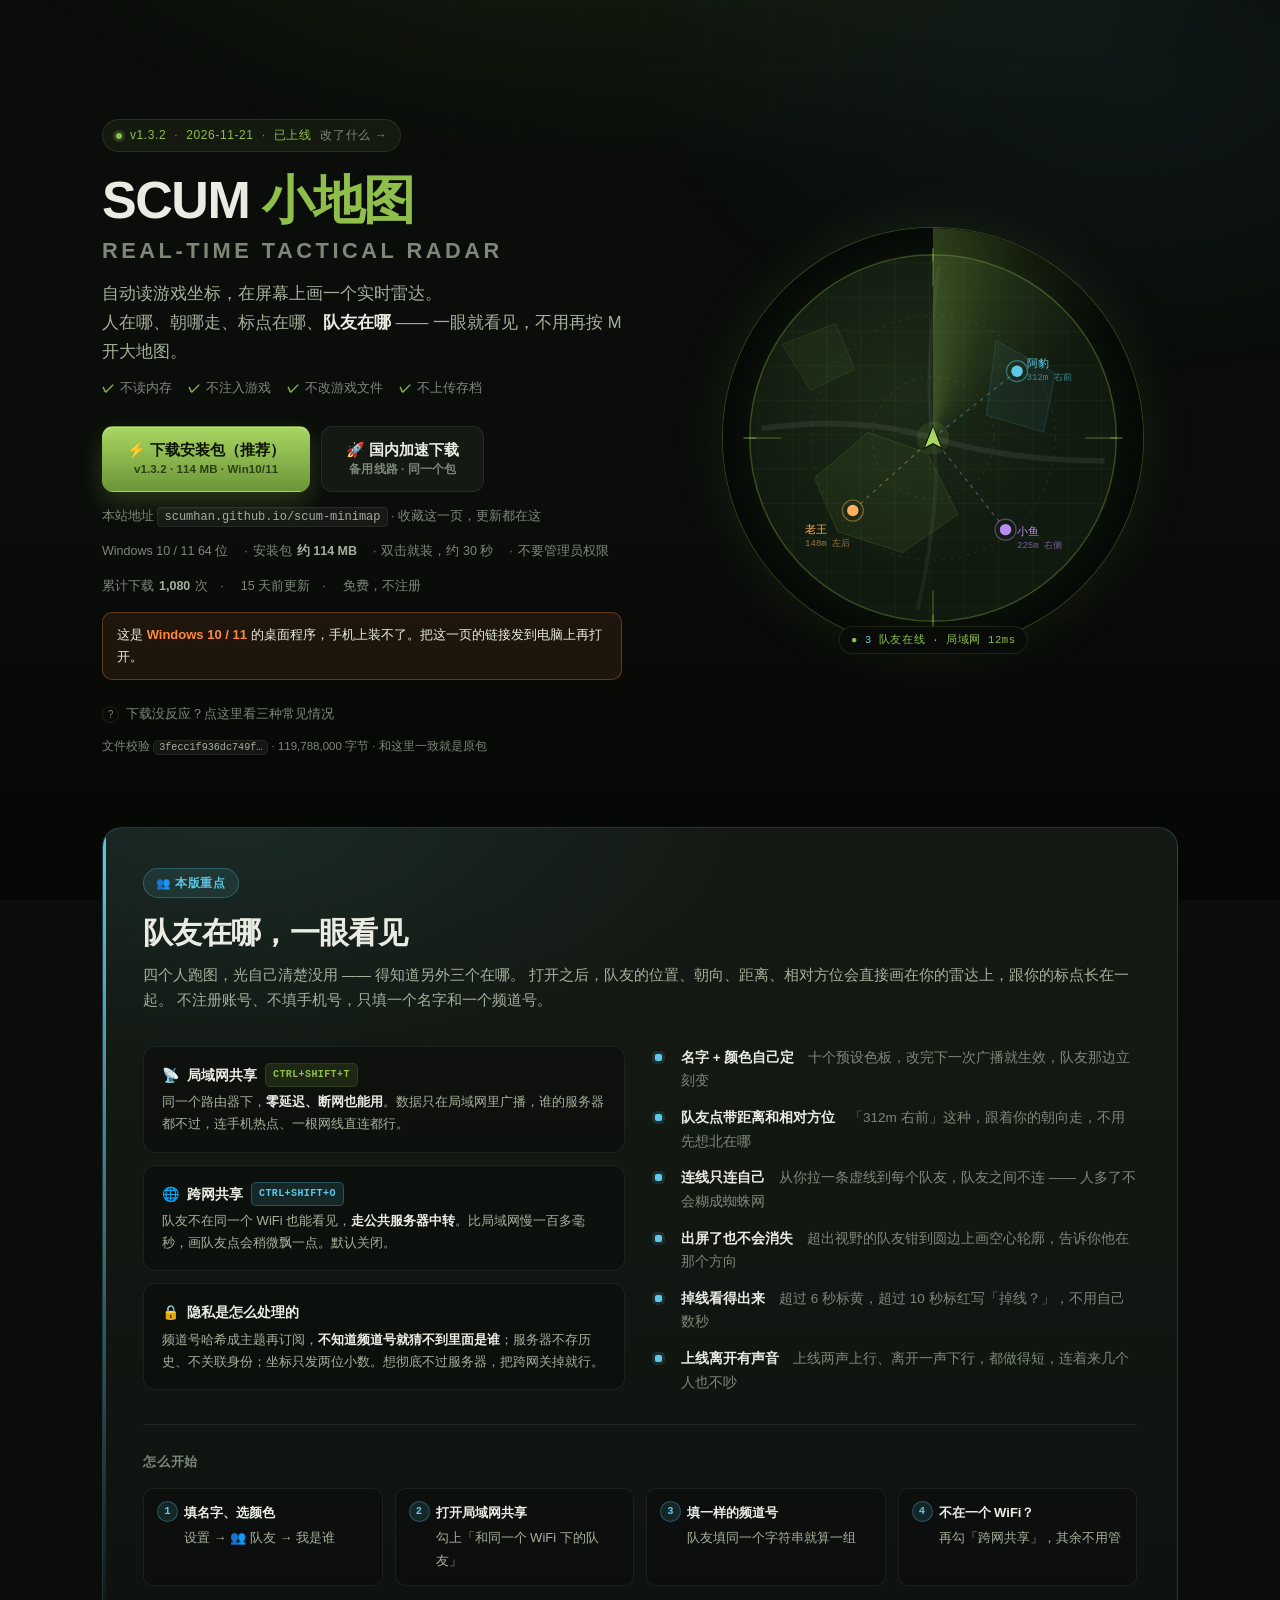
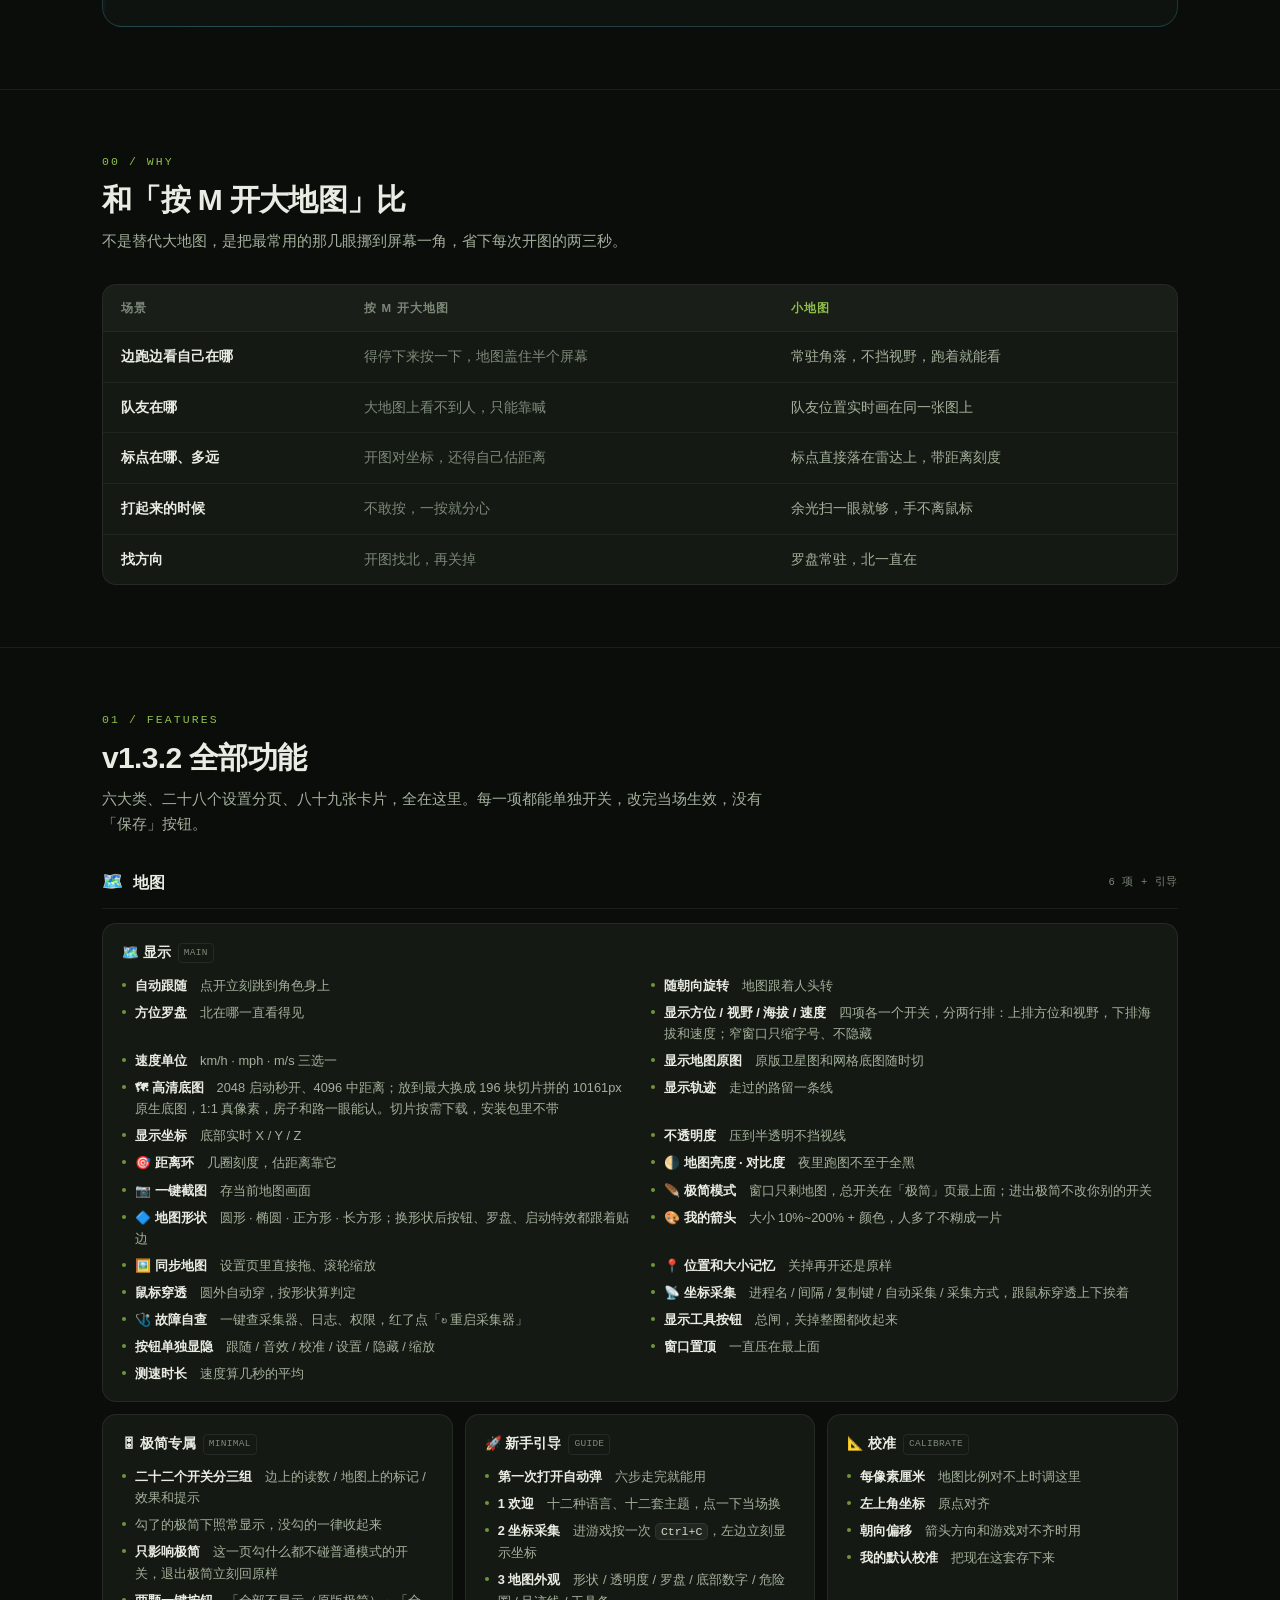
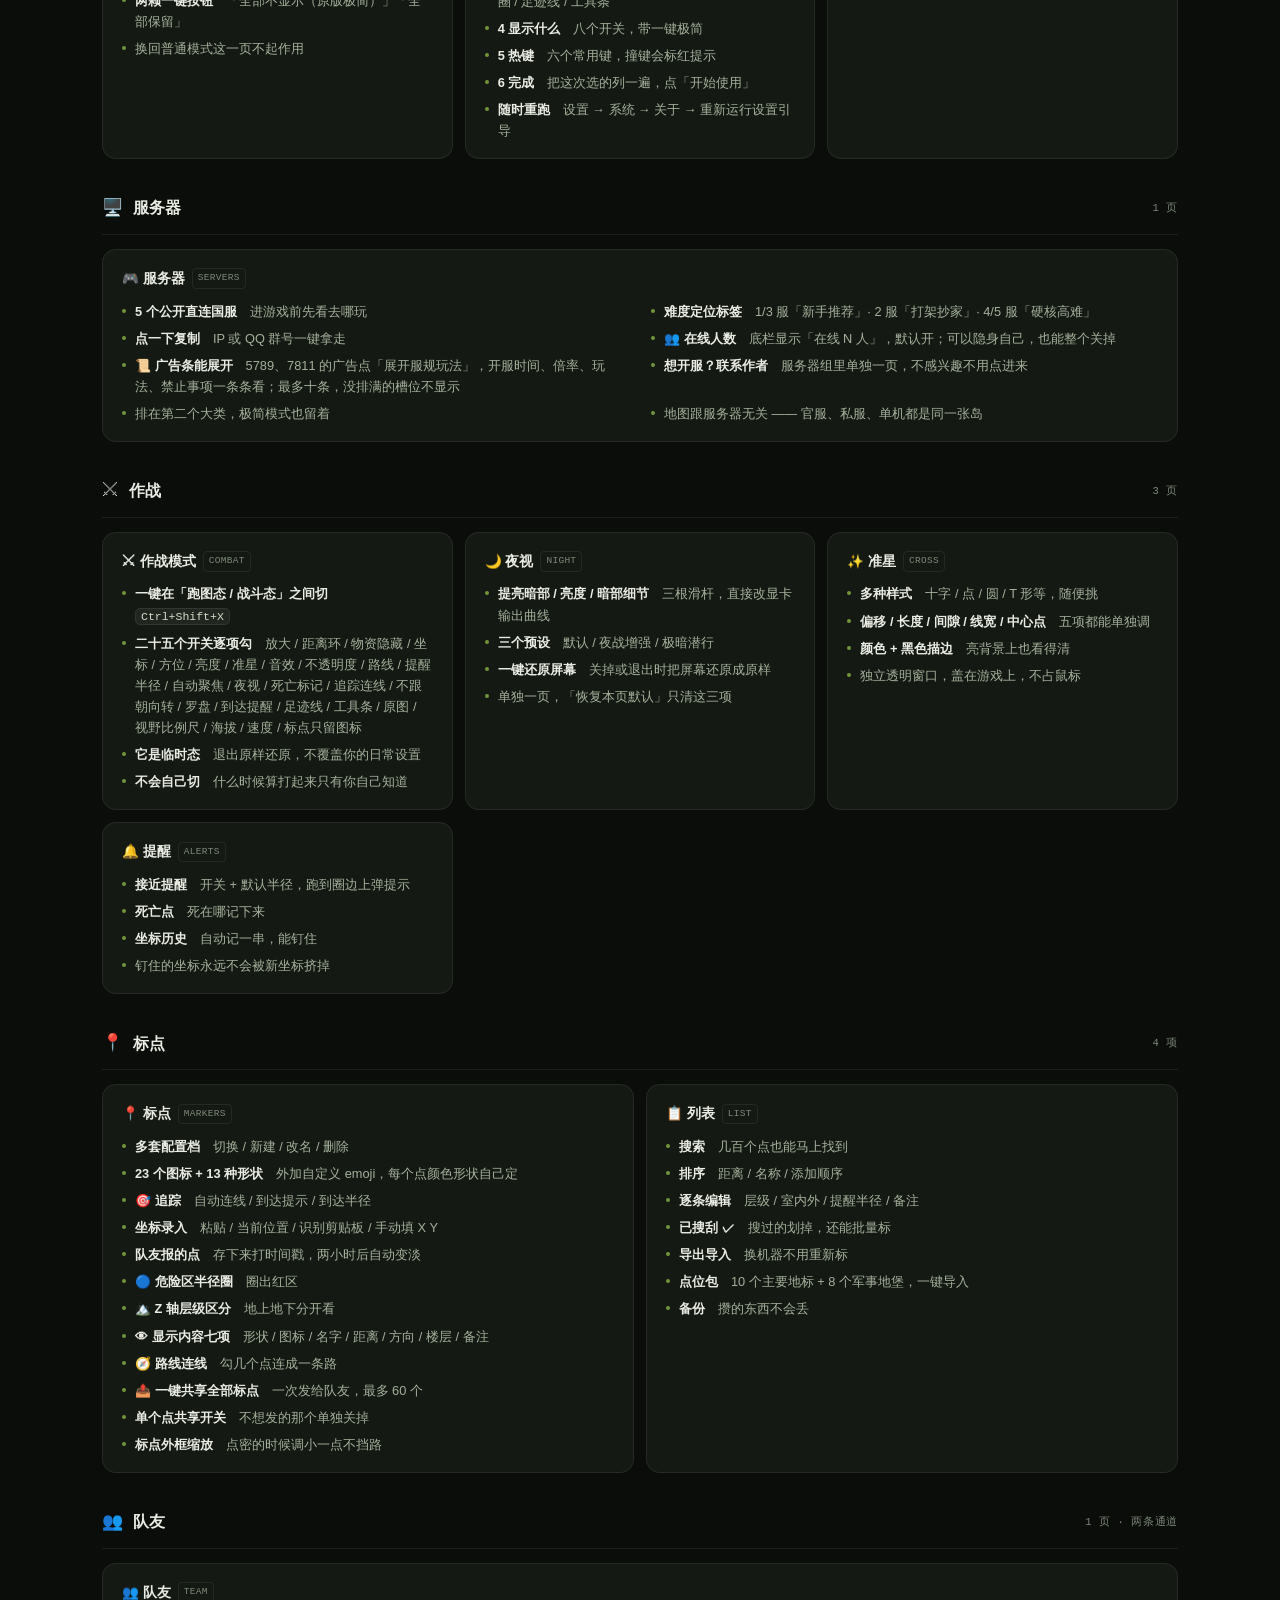
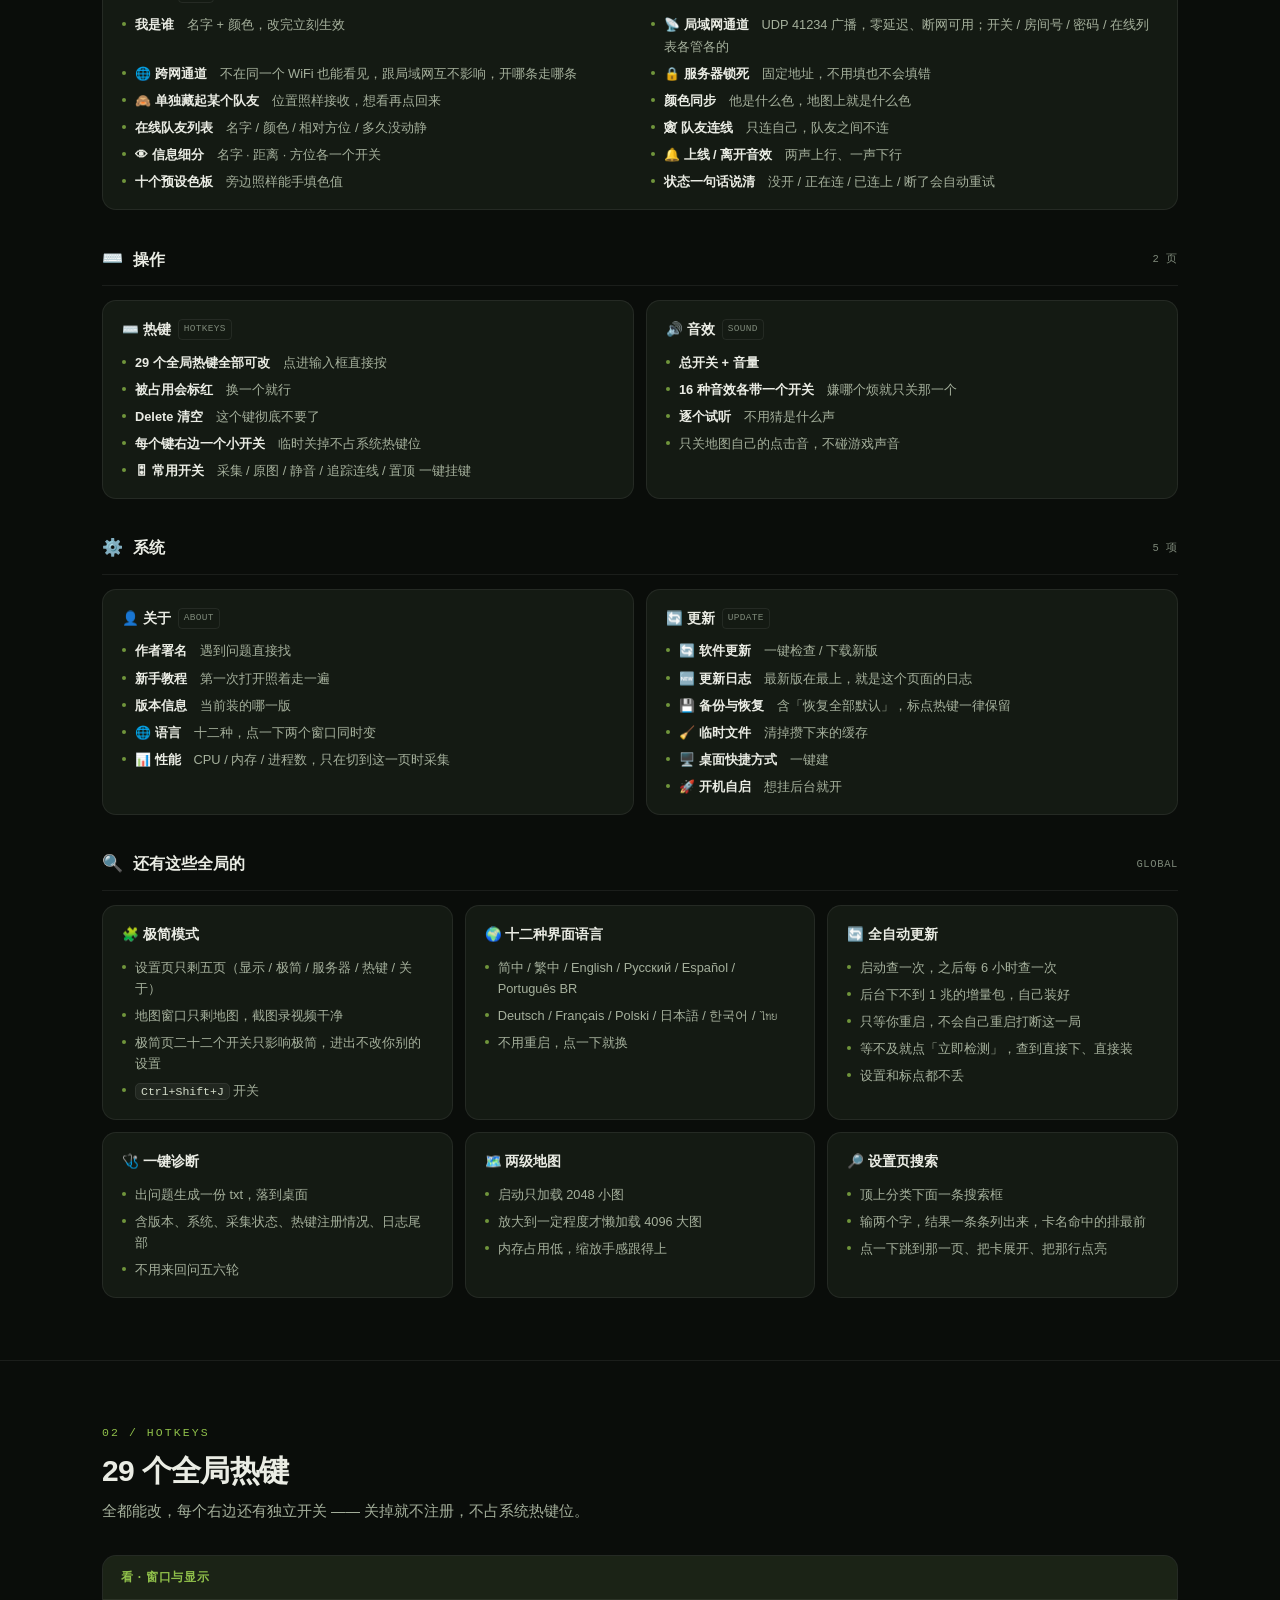
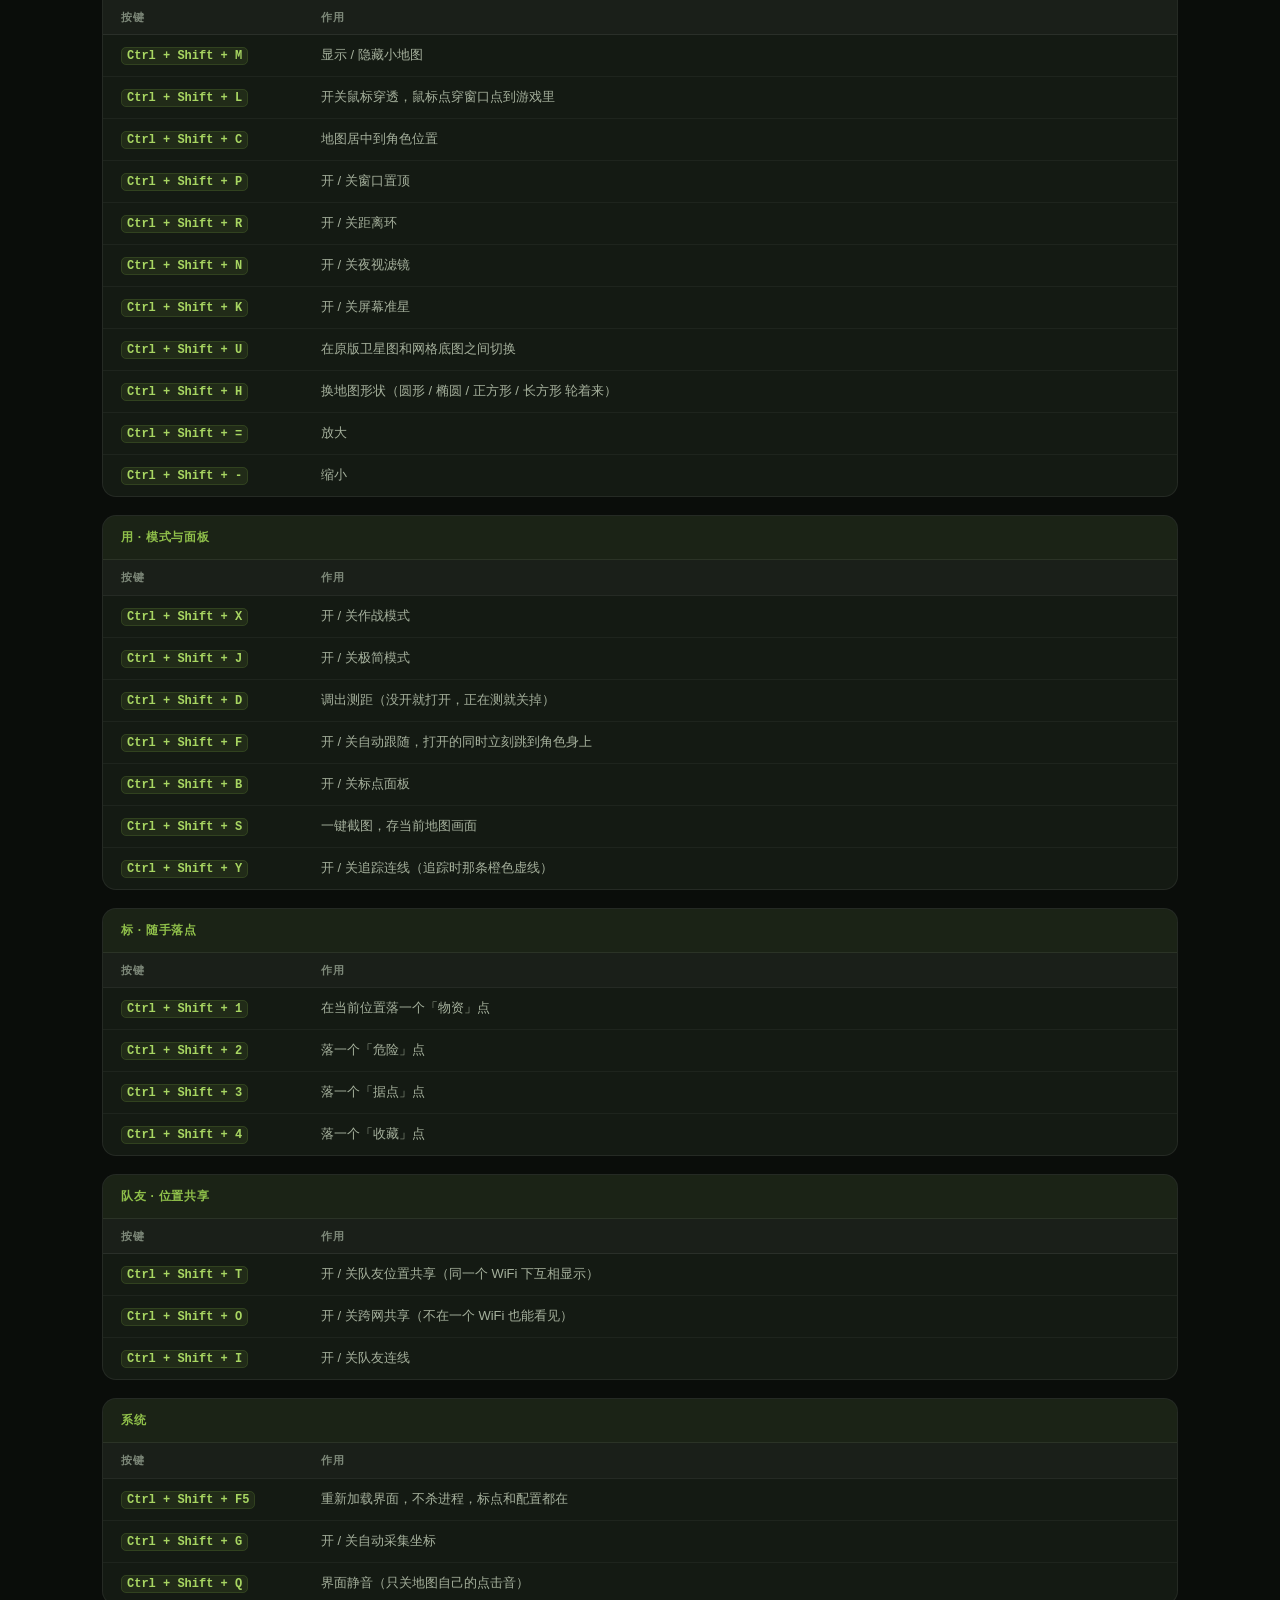
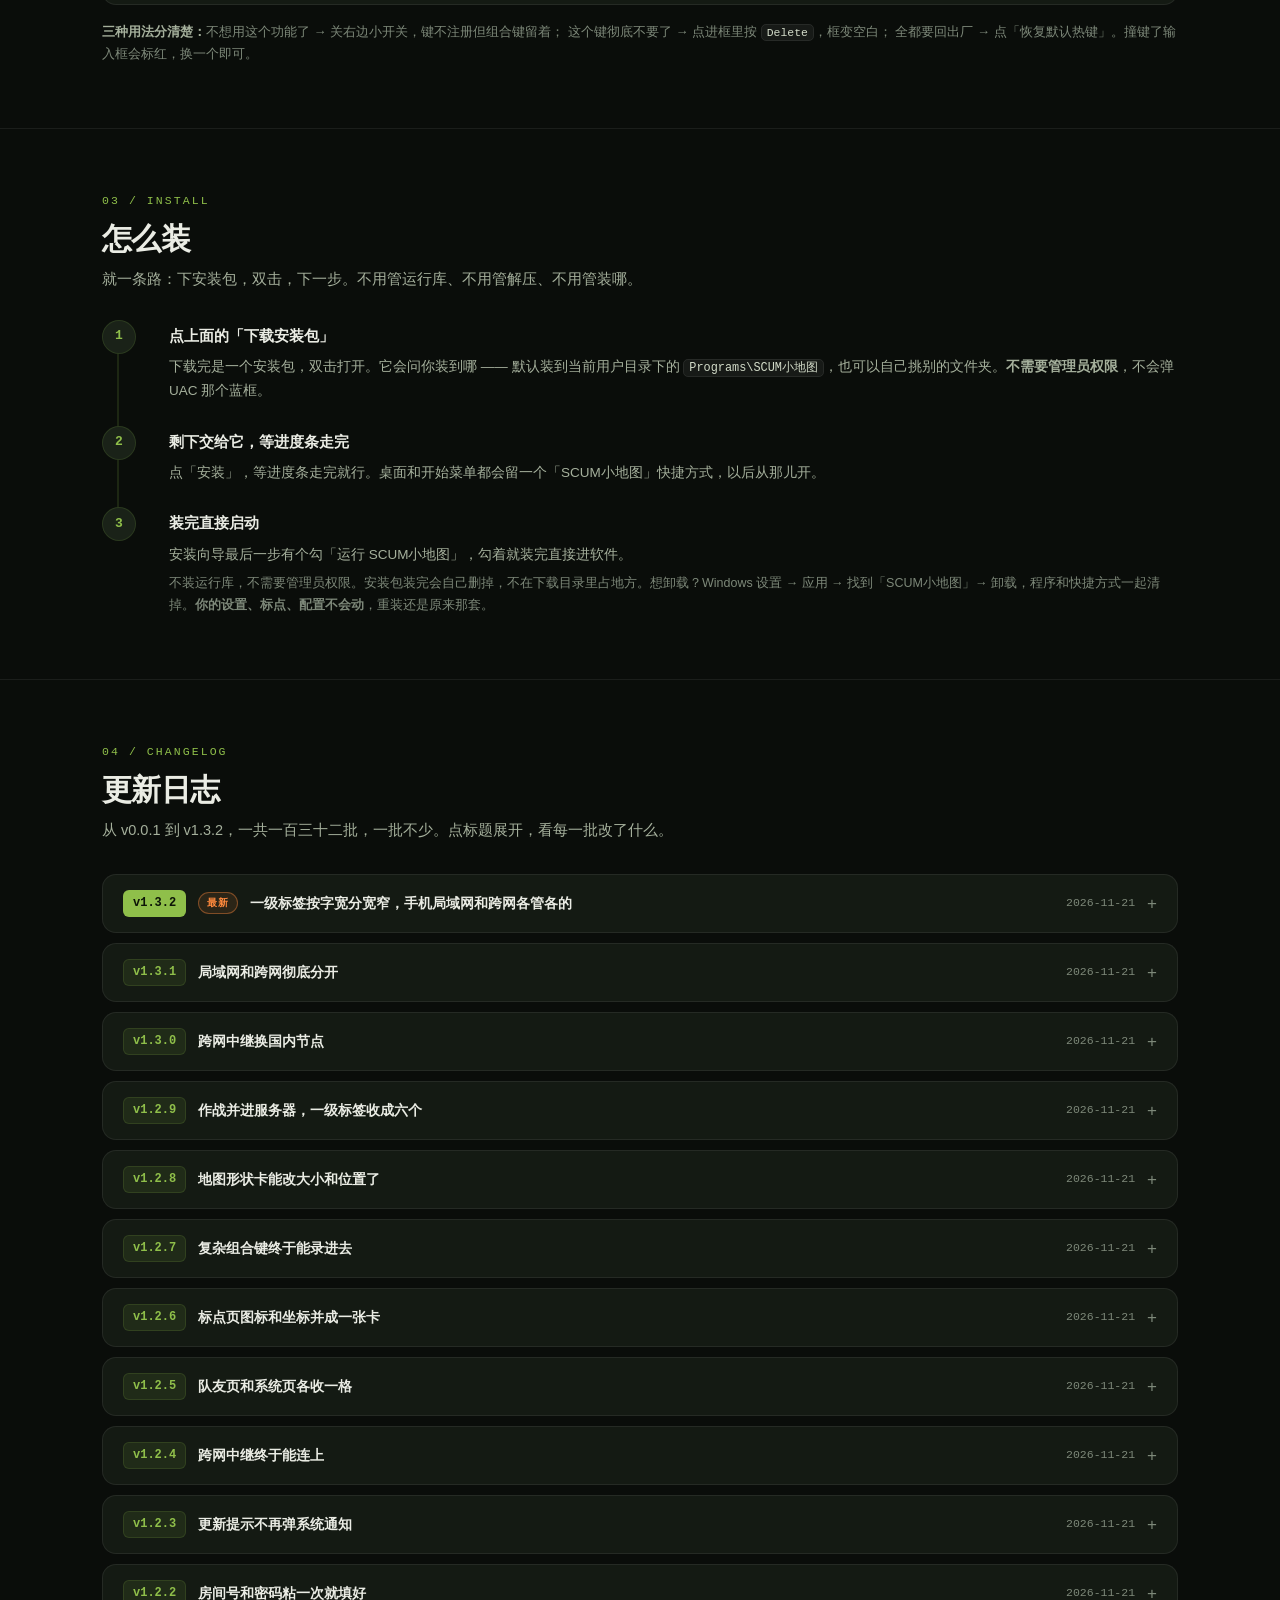
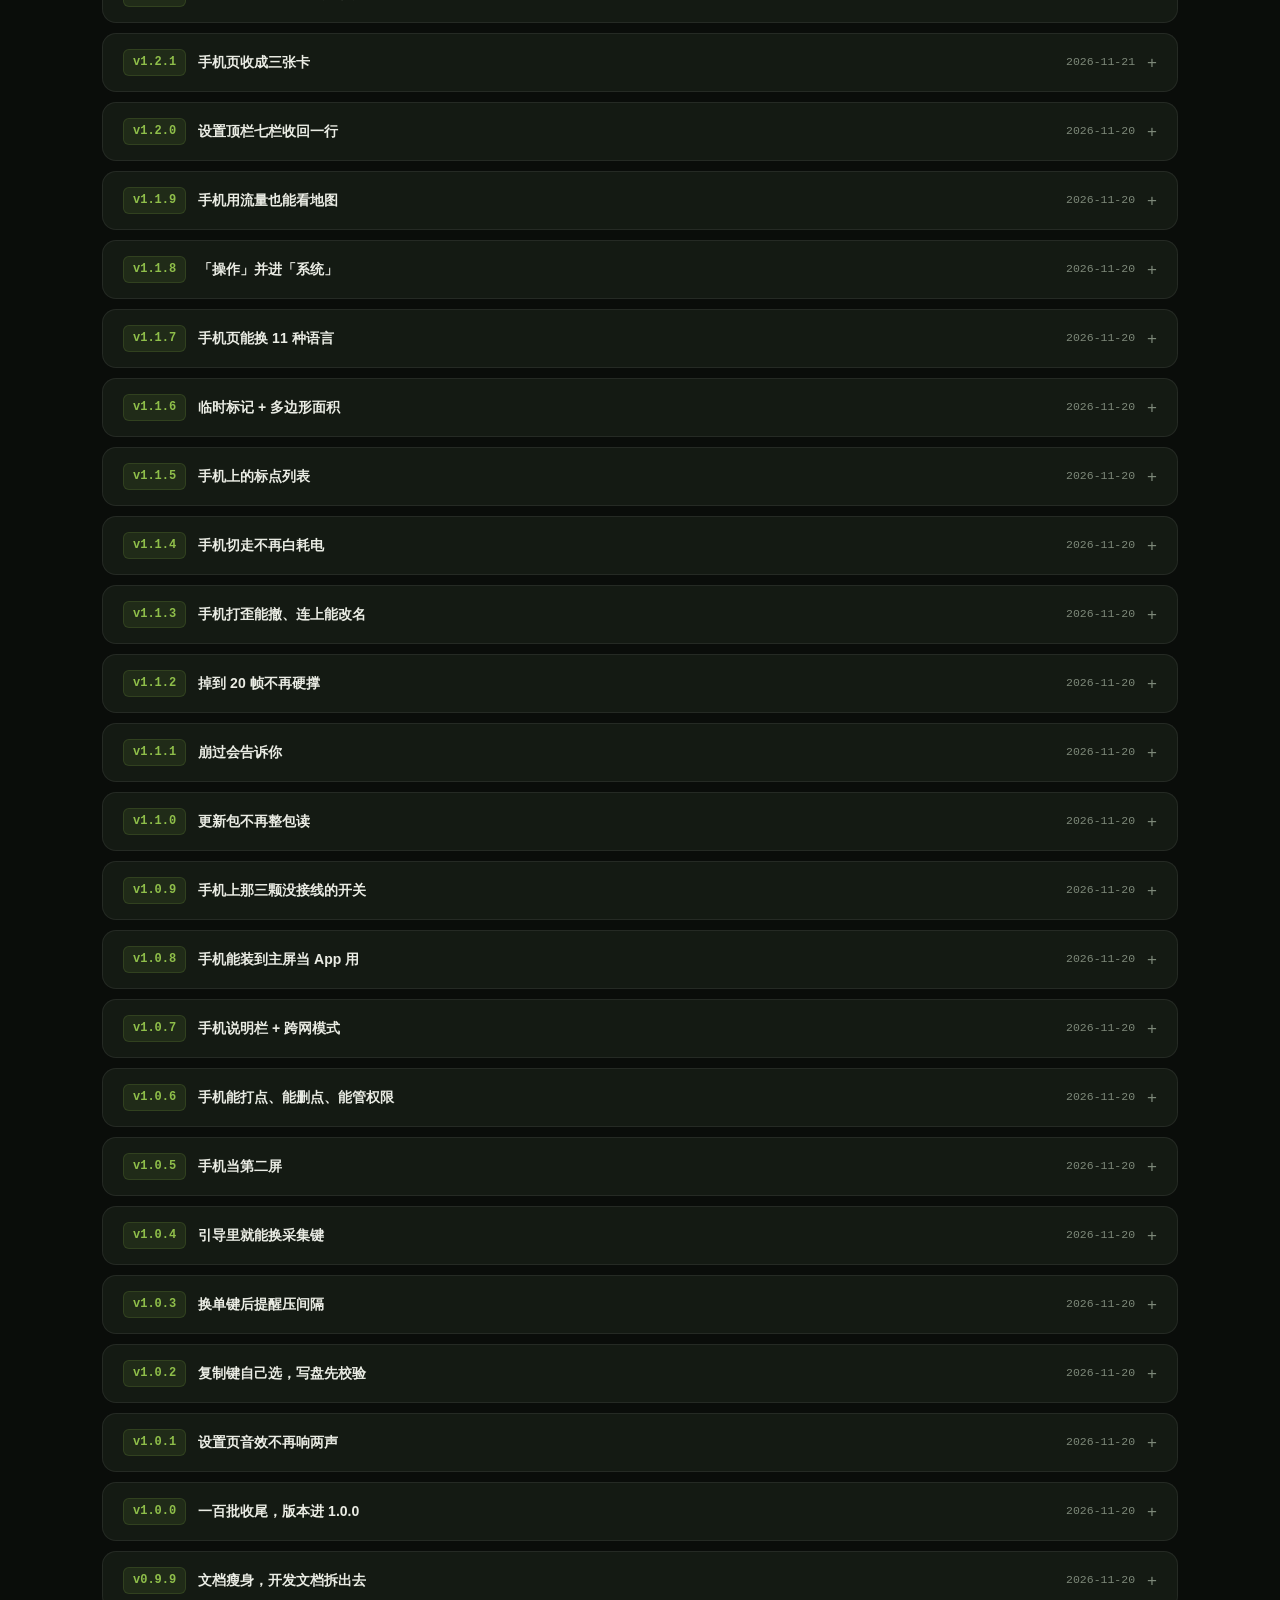
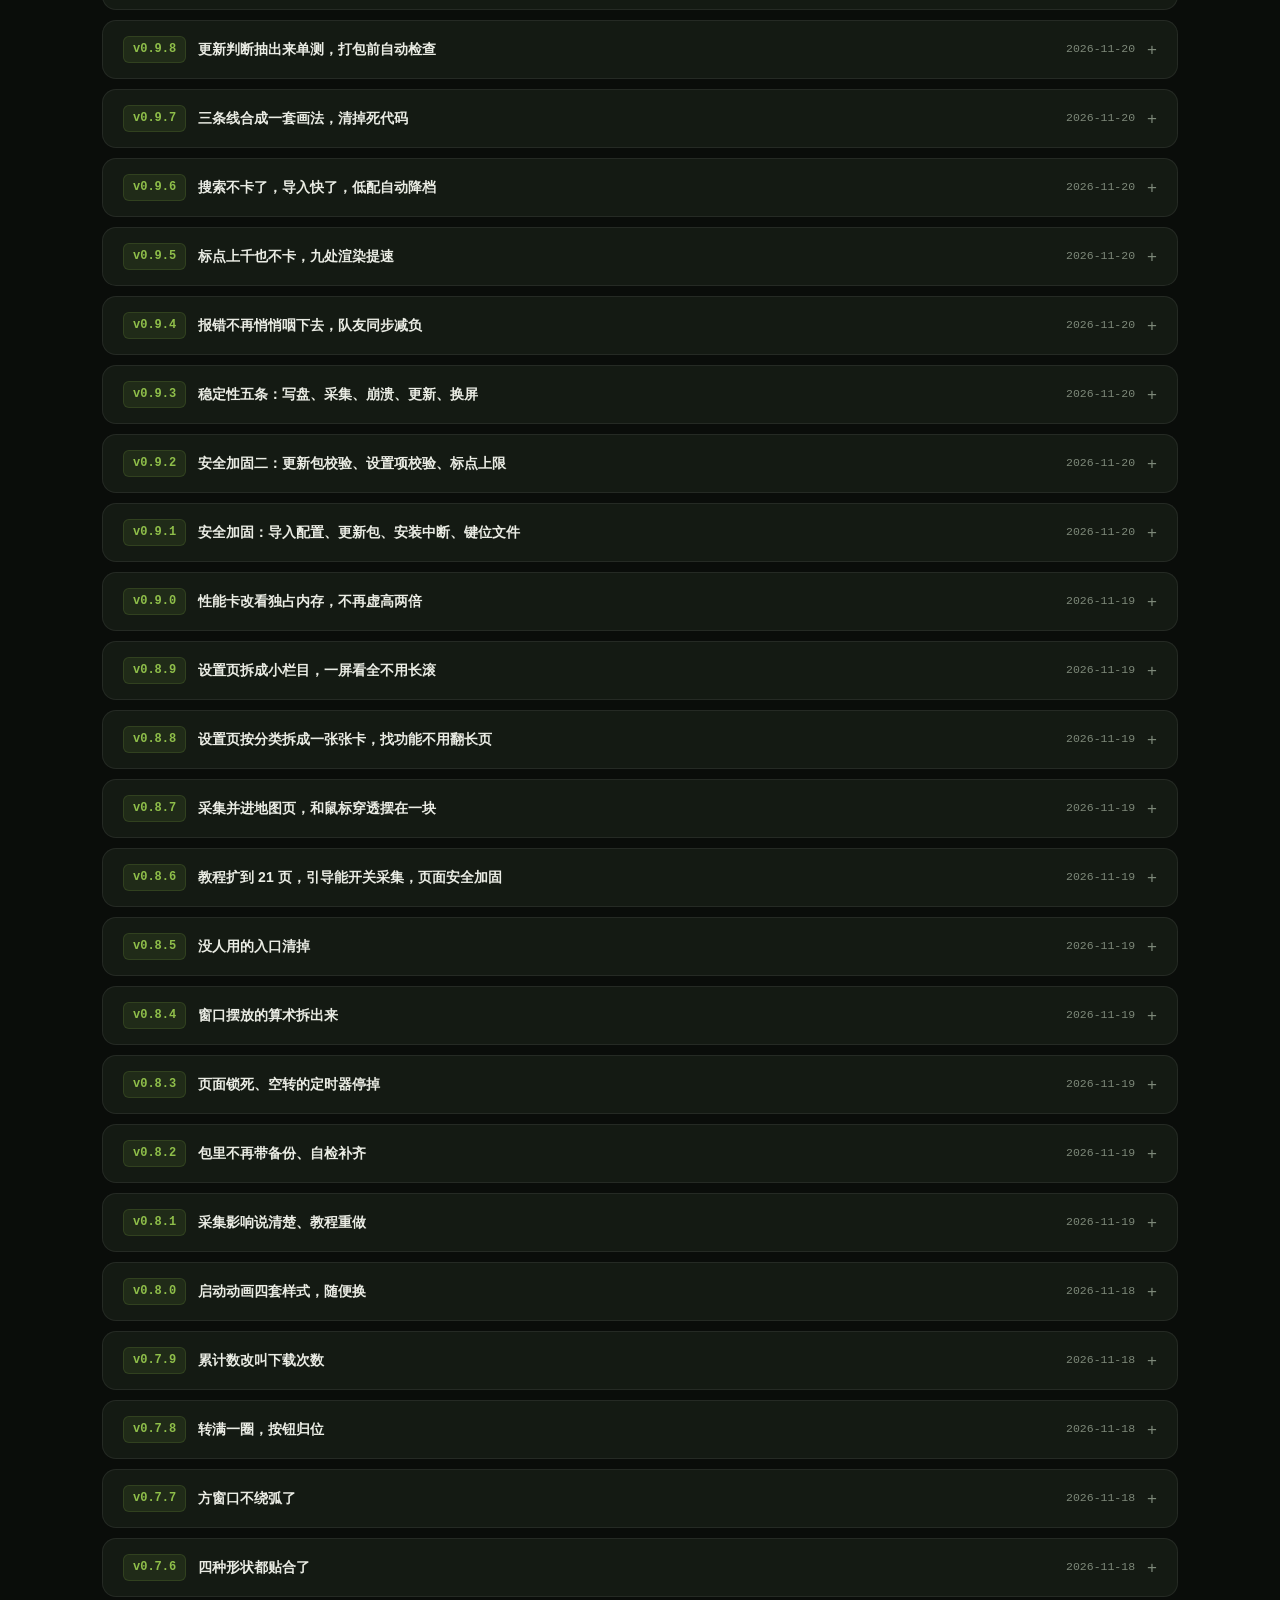
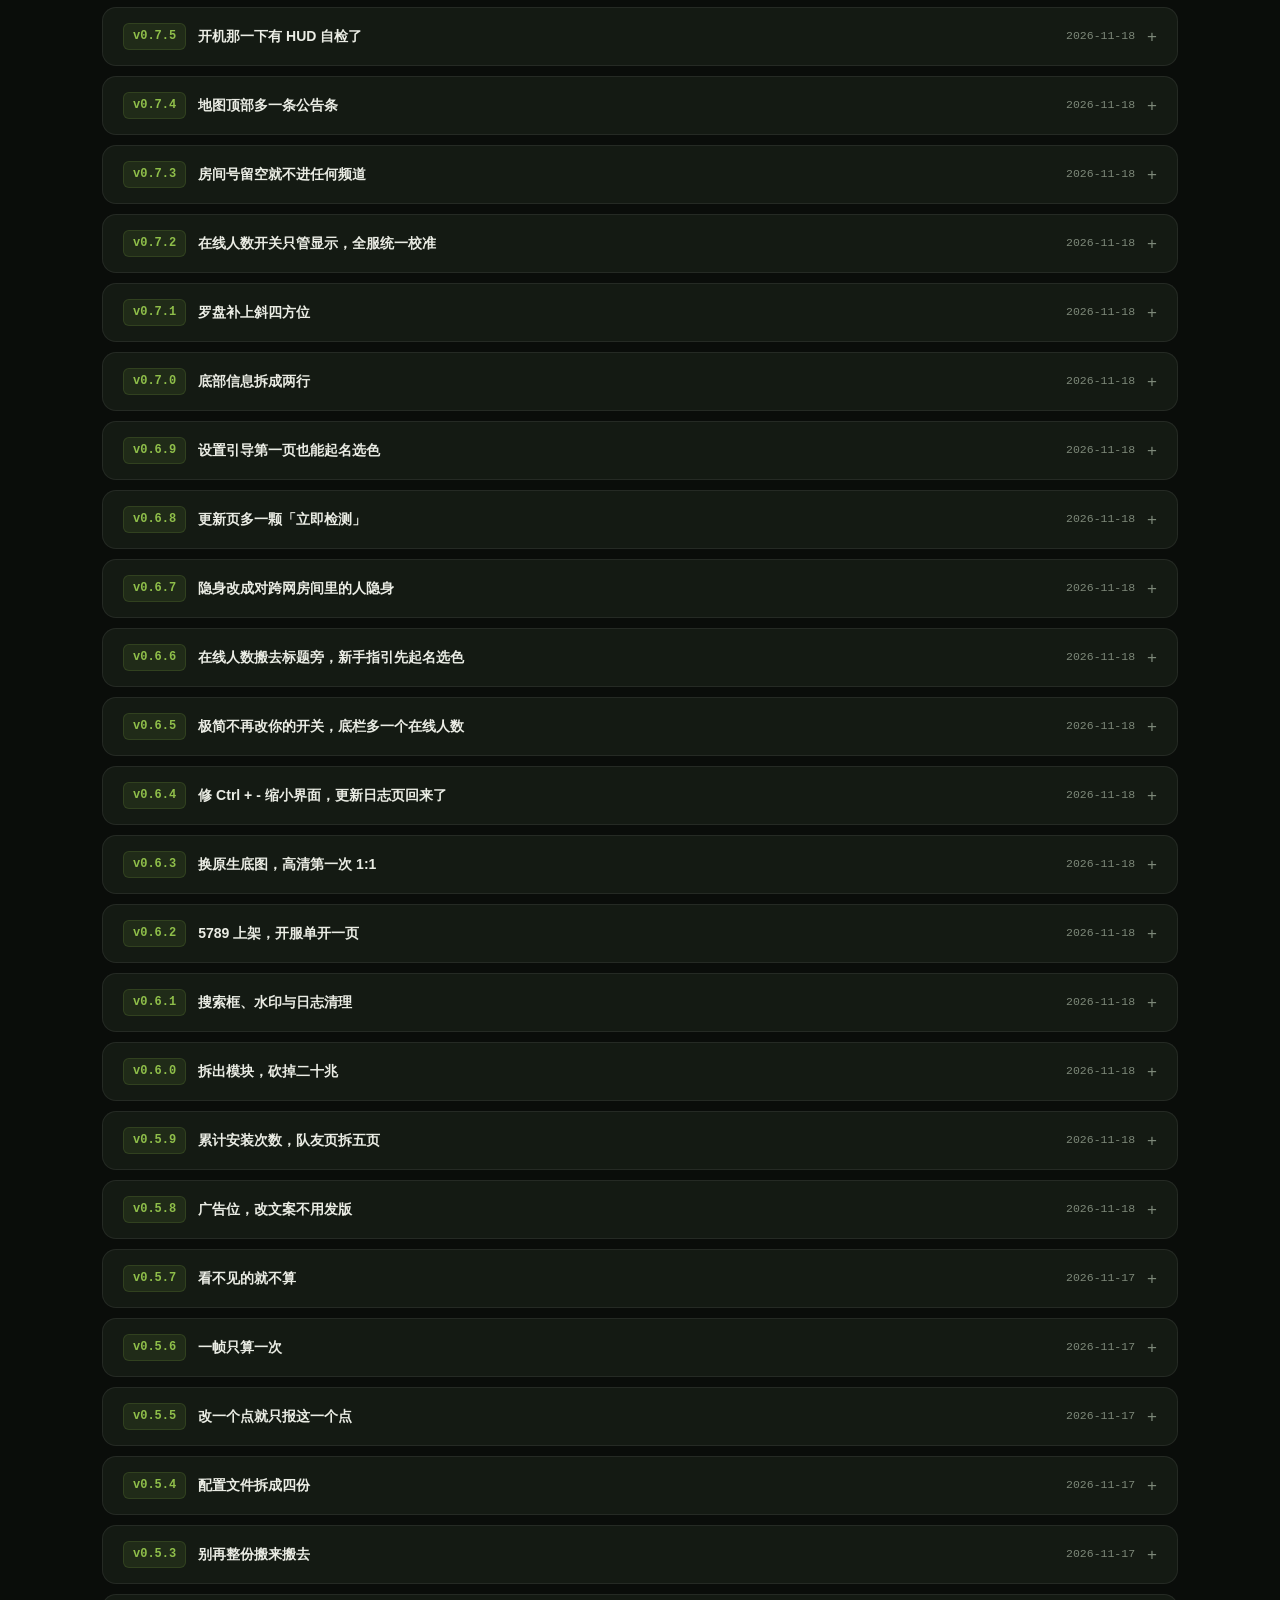
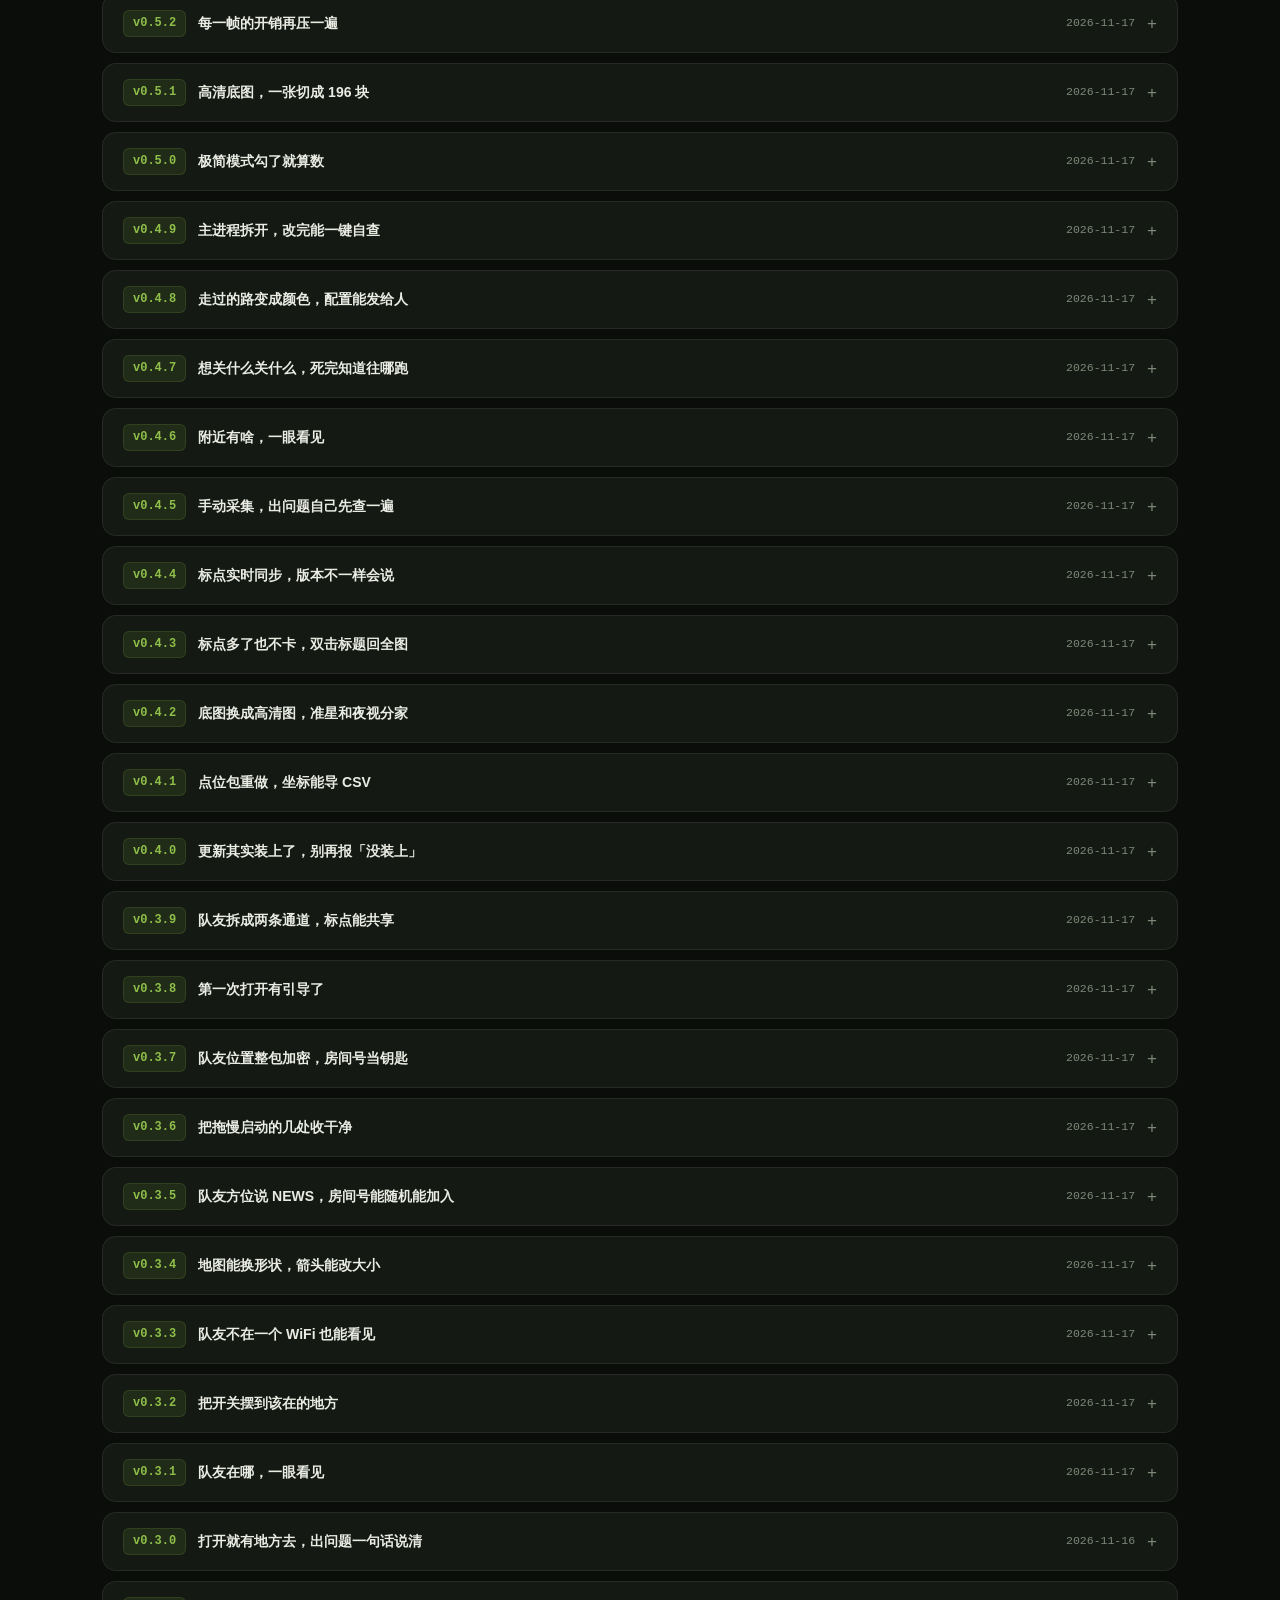
==== docs/index.html @ 8203a068 "download page: 优化版上线（index.html）" ====
<!doctype html>
<html lang="zh-CN">
<head>
<meta charset="utf-8">
<meta name="viewport" content="width=device-width, initial-scale=1">
<title>SCUM 小地图下载 · 实时雷达 / 队友共享 / 标点 · 免费</title>
<meta name="description" content="SCUM 小地图：自动读游戏坐标，在屏幕上画一个实时雷达。队友位置共享、标点追踪、作战模式、夜视滤镜。Windows 10 / 11，双击就装，免费。">
<meta name="theme-color" content="#0a0d0a">
<link rel="icon" href="icon32.png" sizes="32x32" type="image/png">
<link rel="apple-touch-icon" href="icon32.png">
<meta property="og:type" content="website">
<meta property="og:site_name" content="SCUM 小地图">
<meta property="og:title" content="SCUM 小地图 · 实时雷达，队友在哪一眼看见">
<meta property="og:description" content="自动读游戏坐标，在屏幕一角画实时雷达。队友位置共享、标点带距离、42 个热键。Windows 10 / 11，免费。">
<meta property="og:image" content="og.png">
<meta property="og:locale" content="zh_CN">
<meta name="twitter:card" content="summary_large_image">
<meta name="twitter:title" content="SCUM 小地图 · 实时雷达">
<meta name="twitter:description" content="自动读游戏坐标，在屏幕一角画实时雷达。队友位置共享、标点带距离。Windows 10 / 11，免费。">
<meta name="twitter:image" content="og.png">
<link rel="canonical" href="https://scumhan.github.io/scum-minimap/">
<meta property="og:url" content="https://scumhan.github.io/scum-minimap/">
<meta name="robots" content="index,follow,max-snippet:-1,max-image-preview:large,max-video-preview:-1">
<script type="application/ld+json">
{"@context":"https://schema.org","@type":"SoftwareApplication","name":"SCUM 小地图","alternateName":"SCUM Minimap","applicationCategory":"GameApplication","applicationSubCategory":"Game Utility","operatingSystem":"Windows 10, Windows 11","softwareVersion":"1.3.2","fileSize":"114MB","inLanguage":"zh-CN","datePublished":"2026-11-21","description":"SCUM 小地图：自动读游戏坐标，在屏幕一角画实时雷达，支持队友位置共享、标点追踪、28 个热键。","offers":{"@type":"Offer","price":"0","priceCurrency":"CNY","availability":"https://schema.org/InStock"}}
</script>
<script type="application/ld+json">
{"@context":"https://schema.org","@type":"FAQPage","mainEntity":[
{"@type":"Question","name":"SCUM 小地图怎么安装？","acceptedAnswer":{"@type":"Answer","text":"下载安装包后双击打开，默认装到当前用户目录下的 Programs\\SCUM小地图，也可以自己挑文件夹。不需要管理员权限，不会弹 UAC 蓝框。点「安装」等进度条走完，桌面和开始菜单会留一个「SCUM小地图」快捷方式。"}},
{"@type":"Question","name":"SCUM 小地图要钱吗？需要注册吗？","acceptedAnswer":{"@type":"Answer","text":"免费，不注册。不填手机号、不用账号，下载完直接装。"}},
{"@type":"Question","name":"支持什么系统？手机能装吗？","acceptedAnswer":{"@type":"Answer","text":"只支持 Windows 10 / 11 64 位。这是桌面程序，手机上装不了，需要把下载页链接发到电脑上打开。"}},
{"@type":"Question","name":"SCUM 小地图和按 M 开大地图有什么区别？","acceptedAnswer":{"@type":"Answer","text":"大地图要停下来按 M、盖住半个屏幕、看不到队友；小地图常驻屏幕一角不挡视野，跑着就能看，队友位置和标点直接画在同一张图上并带距离刻度。"}},
{"@type":"Question","name":"会读内存、改游戏文件或者被封号吗？","acceptedAnswer":{"@type":"Answer","text":"不读内存、不注入游戏、不改游戏文件、不上传存档。它只读取游戏提供的坐标，然后在屏幕上画一个雷达。"}},
{"@type":"Question","name":"队友位置怎么共享？","acceptedAnswer":{"@type":"Answer","text":"填一个名字和一个频道号就能用。同一个 WiFi 下走局域网共享，零延迟、断网也能用；队友不在同一网络可以开跨网共享，走公共服务器中转。"}},
{"@type":"Question","name":"怎么卸载？设置会丢吗？","acceptedAnswer":{"@type":"Answer","text":"Windows 设置 → 应用 → 找到「SCUM小地图」→ 卸载，程序和快捷方式一起清掉。你的设置、标点、配置不会动，重装还是原来那套。"}},
{"@type":"Question","name":"下载被浏览器拦截或者卡在 0 字节怎么办？","acceptedAnswer":{"@type":"Answer","text":"浏览器拦截时，点地址栏右侧的「已拦截」图标选允许，再点一次下载按钮，或者用「直接下载安装包」链接。卡在 0 字节多半是线路问题，点「国内加速下载」会换镜像线路。"}}
]}
</script>
<style>
  :root {
    --bg: #0a0d0a;
    --bg2: #0f1310;
    --panel: #141a13;
    --panel2: #1a2218;
    --panel3: #202a1d;
    --line: rgba(143, 191, 74, .15);
    --line2: rgba(255, 255, 255, .07);
    --fg: #eaece4;
    --fg2: #a5b09c;
    --fg3: #7d8879;
    --ac: #8fbf4a;
    --ac-l: #a8d662;
    --ac-d: #6d9438;
    --ac2: #ff8a3d;
    --t1: #5ec8e8;
    --t2: #ffb05e;
    --t3: #b98cf0;
    --r: 14px;
    --mono: ui-monospace, "Cascadia Mono", "SF Mono", Consolas, monospace;
  }
  * { box-sizing: border-box; }
  .site-url { margin: 12px 0 0; font-size: 12.5px; color: var(--fg3); }
  .site-url code { font-family: var(--mono); font-size: 12px; color: var(--fg2); background: rgba(255,255,255,.05); padding: 2px 6px; border-radius: 4px; }
  html { -webkit-text-size-adjust: 100%; scroll-behavior: smooth; }
  body {
    margin: 0;
    background: var(--bg);
    color: var(--fg);
    font: 15px/1.75 -apple-system, "Segoe UI", "Microsoft YaHei", "PingFang SC", "Hiragino Sans GB", sans-serif;
    overflow-wrap: break-word;
    -webkit-font-smoothing: antialiased;
  }
  body::before {
    content: ""; position: fixed; inset: 0; z-index: 0; pointer-events: none;
    background:
      radial-gradient(1100px 620px at 50% -240px, rgba(143, 191, 74, .13), transparent 68%),
      radial-gradient(760px 480px at 88% 8%, rgba(94, 200, 232, .06), transparent 65%),
      linear-gradient(180deg, transparent 60%, rgba(0, 0, 0, .45));
  }
  body::after {
    content: ""; position: fixed; inset: 0; z-index: 0; pointer-events: none; opacity: .5;
    background-image:
      linear-gradient(rgba(143, 191, 74, .045) 1px, transparent 1px),
      linear-gradient(90deg, rgba(143, 191, 74, .045) 1px, transparent 1px);
    background-size: 64px 64px;
    mask-image: radial-gradient(900px 700px at 50% 0%, #000 0%, transparent 78%);
    -webkit-mask-image: radial-gradient(900px 700px at 50% 0%, #000 0%, transparent 78%);
  }
  .wrap { max-width: 1120px; margin: 0 auto; padding: 0 22px; position: relative; z-index: 1; }
  a { color: var(--ac); text-decoration: none; }
  a:hover { text-decoration: underline; }
  a:focus-visible, button:focus-visible, summary:focus-visible {
    outline: 2px solid var(--ac2); outline-offset: 3px; border-radius: 4px;
  }
  code {
    font-family: var(--mono); font-size: .88em;
    background: rgba(255, 255, 255, .055);
    border: 1px solid var(--line2);
    padding: 1px 5px; border-radius: 5px;
    color: #d3dcc9; overflow-wrap: anywhere;
  }

  /* ============ 顶部条 ============ */
  .topbar {
    position: sticky; top: 0; z-index: 40;
    background: rgba(10, 13, 10, .82);
    backdrop-filter: blur(12px); -webkit-backdrop-filter: blur(12px);
    border-bottom: 1px solid var(--line2);
    transform: translateY(-100%); transition: transform .22s ease;
  }
  .topbar.on { transform: none; }
  .topbar .wrap { display: flex; align-items: center; gap: 18px; height: 52px; }
  .topbar b { font-size: 13.5px; letter-spacing: .02em; white-space: nowrap; }
  .topbar b i { color: var(--ac); font-style: normal; }
  .tnav { display: flex; gap: 4px; margin-left: auto; overflow-x: auto; scrollbar-width: none; }
  .tnav::-webkit-scrollbar { display: none; }
  .tnav a {
    font-size: 12.5px; color: var(--fg2); padding: 5px 11px; border-radius: 7px;
    white-space: nowrap; border: 1px solid transparent;
  }
  .tnav a:hover { color: var(--fg); background: rgba(255, 255, 255, .05); text-decoration: none; }
  .topbar .mini {
    font-size: 12.5px; font-weight: 700; color: #0d1408; white-space: nowrap;
    background: var(--ac); padding: 6px 14px; border-radius: 7px; border: 0; cursor: pointer;
    font-family: inherit;
  }
  .topbar .mini:hover { background: var(--ac-l); }

  /* ============ 首屏 ============ */
  header.hero { padding: 66px 0 30px; position: relative; z-index: 1; }
  .hero-grid {
    display: grid; grid-template-columns: 1.05fr .95fr; gap: 46px; align-items: center;
  }
  .badge {
    display: inline-flex; align-items: center; gap: 8px;
    font-size: 12px; letter-spacing: .05em; color: var(--ac);
    border: 1px solid var(--line); background: rgba(143, 191, 74, .08);
    padding: 5px 13px; border-radius: 999px; margin-bottom: 20px;
  }
  .badge i {
    width: 6px; height: 6px; border-radius: 50%; background: var(--ac);
    box-shadow: 0 0 0 3px rgba(143, 191, 74, .2);
  }
  .badge s { color: var(--fg3); text-decoration: none; }
  h1 {
    margin: 0 0 16px; font-size: clamp(33px, 5.4vw, 52px);
    line-height: 1.1; letter-spacing: -.028em; font-weight: 800;
  }
  h1 em { font-style: normal; color: var(--ac); }
  h1 small {
    display: block; font-size: .42em; font-weight: 600; letter-spacing: .16em;
    color: var(--fg3); margin-top: 10px; text-transform: uppercase;
  }
  .lede { margin: 0 0 28px; font-size: clamp(14.5px, 1.9vw, 16.5px); color: var(--fg2); max-width: 520px; }
  .lede b { color: var(--fg); font-weight: 650; }
  .cta { display: flex; flex-wrap: wrap; gap: 11px; margin-bottom: 14px; }
  .btn {
    display: inline-flex; align-items: center; justify-content: center; gap: 9px;
    font-family: inherit; -webkit-appearance: none; appearance: none;
    padding: 14px 24px; border-radius: 11px;
    font-size: 15px; font-weight: 700; line-height: 1.2;
    border: 1px solid transparent; cursor: pointer;
    transition: transform .12s ease, background .14s ease, border-color .14s ease, box-shadow .14s ease;
  }
  .btn:active { transform: translateY(1px); }
  .btn-main {
    background: linear-gradient(180deg, var(--ac-l), var(--ac-d));
    color: #0c1407; box-shadow: 0 10px 26px rgba(143, 191, 74, .24), inset 0 1px 0 rgba(255, 255, 255, .3);
  }
  .btn-main:hover { background: linear-gradient(180deg, #b3e06c, #79a53f); }
  .btn-ghost { background: var(--panel); color: var(--fg); border-color: var(--line2); }
  .btn-ghost:hover { border-color: rgba(143, 191, 74, .38); background: var(--panel2); }
  .meta { display: flex; flex-wrap: wrap; gap: 6px 16px; font-size: 12.5px; color: var(--fg3); }
  .meta b { color: var(--fg2); font-weight: 600; }
  .meta span { display: inline-flex; align-items: center; gap: 5px; }
  .meta span::before { content: "·"; color: var(--fg3); }
  .meta span:first-child::before { content: none; }
  #dlFallback { margin: 10px 0 0; font-size: 12.5px; color: var(--ac2); }

  /* ============ 雷达 ============ */
  .radar-wrap { position: relative; display: grid; place-items: center; }
  .radar {
    position: relative; width: 100%; max-width: 420px; aspect-ratio: 1;
    border-radius: 50%;
    background: radial-gradient(circle at 50% 50%, #101a10 0%, #0b120b 62%, #080c08 100%);
    box-shadow:
      0 0 0 1px rgba(143, 191, 74, .28),
      0 0 60px rgba(143, 191, 74, .1),
      inset 0 0 70px rgba(0, 0, 0, .8);
  }
  .radar svg { position: absolute; inset: 0; width: 100%; height: 100%; display: block; }
  .radar-sweep {
    position: absolute; inset: 0; border-radius: 50%; overflow: hidden; pointer-events: none;
    opacity: .85;
  }
  .radar-sweep::before {
    content: ""; position: absolute; inset: 0; border-radius: 50%;
    background: conic-gradient(from 0deg,
      rgba(143, 191, 74, .34) 0deg,
      rgba(143, 191, 74, .13) 26deg,
      transparent 58deg, transparent 360deg);
    animation: sweep 6s linear infinite;
  }
  @keyframes sweep { to { transform: rotate(360deg); } }
  .radar-tag {
    position: absolute; left: 50%; bottom: -6px; transform: translateX(-50%);
    font-family: var(--mono); font-size: 10.5px; letter-spacing: .06em;
    color: var(--ac); background: rgba(10, 13, 10, .92);
    border: 1px solid var(--line); padding: 4px 11px; border-radius: 999px; white-space: nowrap;
  }
  .radar-tag em { font-style: normal; color: var(--t1); }

  /* ============ 区块通用 ============ */
  section { padding: 62px 0; border-top: 1px solid var(--line2); position: relative; z-index: 1; }
  .sec-head { margin-bottom: 30px; }
  .sec-no {
    font-family: var(--mono); font-size: 11.5px; letter-spacing: .18em;
    color: var(--ac); display: block; margin-bottom: 9px;
  }
  h2 {
    margin: 0 0 10px; font-size: clamp(23px, 3.2vw, 30px);
    font-weight: 780; letter-spacing: -.022em; line-height: 1.24;
  }
  .sec-sub { margin: 0; color: var(--fg2); font-size: 14.5px; max-width: 660px; }

  /* ============ 队友共享（重点） ============ */
  #share { border-top: 0; padding-top: 40px; }
  .share-box {
    background:
      radial-gradient(720px 340px at 12% 0%, rgba(94, 200, 232, .09), transparent 70%),
      linear-gradient(180deg, var(--panel), var(--bg2));
    border: 1px solid rgba(94, 200, 232, .2);
    border-radius: 20px; padding: 40px; position: relative; overflow: hidden;
  }
  .share-box::before {
    content: ""; position: absolute; left: 0; top: 0; width: 3px; height: 100%;
    background: linear-gradient(180deg, var(--t1), rgba(94, 200, 232, 0));
  }
  .pill {
    display: inline-flex; align-items: center; gap: 7px;
    font-size: 11.5px; letter-spacing: .07em; font-weight: 700;
    color: var(--t1); background: rgba(94, 200, 232, .1);
    border: 1px solid rgba(94, 200, 232, .28);
    padding: 4px 12px; border-radius: 999px; margin-bottom: 16px;
  }
  .share-box h2 { margin-bottom: 12px; }
  .share-box .sec-sub { max-width: 100%; }
  .share-body {
    display: grid; grid-template-columns: 1fr 1fr; gap: 30px; margin-top: 32px; align-items: start;
  }
  .ways { display: grid; gap: 12px; }
  .way {
    background: rgba(0, 0, 0, .26); border: 1px solid var(--line2);
    border-radius: 12px; padding: 16px 18px;
  }
  .way h4 {
    margin: 0 0 4px; font-size: 14px; display: flex; align-items: center; gap: 8px;
  }
  .way h4 u {
    text-decoration: none; font-family: var(--mono); font-size: 10px;
    letter-spacing: .04em; padding: 2px 7px; border-radius: 5px;
    background: rgba(143, 191, 74, .13); color: var(--ac); border: 1px solid var(--line);
  }
  .way.w2 h4 u { background: rgba(94, 200, 232, .12); color: var(--t1); border-color: rgba(94, 200, 232, .28); }
  .way p { margin: 0; font-size: 13px; color: var(--fg2); line-height: 1.7; }
  .way p b { color: var(--fg); font-weight: 600; }
  .share-list { list-style: none; margin: 0; padding: 0; display: grid; gap: 13px; }
  .share-list li { padding-left: 26px; position: relative; font-size: 13.5px; color: var(--fg2); }
  .share-list li::before {
    content: ""; position: absolute; left: 0; top: 8px;
    width: 7px; height: 7px; border-radius: 2px;
    background: var(--t1); box-shadow: 0 0 0 3px rgba(94, 200, 232, .14);
  }
  .share-list li b { color: var(--fg); font-weight: 650; }
  .share-list li i { font-style: normal; color: var(--fg3); }
  .start { margin-top: 30px; padding-top: 26px; border-top: 1px solid var(--line2); }
  .start h4 { margin: 0 0 14px; font-size: 13px; color: var(--fg3); letter-spacing: .06em; font-weight: 700; }
  .start ol { margin: 0; padding: 0; list-style: none; display: grid; grid-template-columns: repeat(4, 1fr); gap: 12px; counter-reset: st; }
  .start li {
    counter-increment: st; position: relative; font-size: 13px; color: var(--fg2);
    background: rgba(0, 0, 0, .22); border: 1px solid var(--line2);
    border-radius: 10px; padding: 13px 15px 13px 40px;
  }
  .start li::before {
    content: counter(st); position: absolute; left: 13px; top: 12px;
    width: 19px; height: 19px; border-radius: 50%; display: grid; place-items: center;
    font-family: var(--mono); font-size: 10.5px; font-weight: 700;
    color: var(--t1); background: rgba(94, 200, 232, .12); border: 1px solid rgba(94, 200, 232, .3);
  }
  .start li b { display: block; color: var(--fg); font-weight: 650; margin-bottom: 2px; }

  /* ============ 功能总览 ============ */
  .feat-group { margin-bottom: 34px; }
  .feat-group:last-child { margin-bottom: 0; }
  .fg-head {
    display: flex; align-items: center; gap: 10px;
    padding-bottom: 11px; margin-bottom: 14px; border-bottom: 1px solid var(--line2);
  }
  .fg-head .ico { font-size: 17px; }
  .fg-head h3 { margin: 0; font-size: 15.5px; font-weight: 700; letter-spacing: -.005em; }
  .fg-head .cnt {
    margin-left: auto; font-family: var(--mono); font-size: 10.5px;
    color: var(--fg3); letter-spacing: .06em;
  }
  .fg-grid { display: grid; grid-template-columns: repeat(auto-fit, minmax(268px, 1fr)); gap: 12px; }
  .fc {
    background: var(--panel); border: 1px solid var(--line2);
    border-radius: var(--r); padding: 17px 19px;
    transition: border-color .16s ease, background .16s ease, transform .16s ease;
  }
  .fc:hover { border-color: rgba(143, 191, 74, .3); background: var(--panel2); transform: translateY(-1px); }
  .fc.wide { grid-column: 1 / -1; }
  .fc h4 {
    margin: 0 0 10px; font-size: 13.5px; font-weight: 700;
    display: flex; align-items: center; gap: 7px; color: var(--fg);
  }
  .fc h4 u {
    text-decoration: none; font-family: var(--mono); font-size: 9.5px; font-weight: 500;
    color: var(--fg3); border: 1px solid var(--line2); border-radius: 4px;
    padding: 1px 5px; letter-spacing: .03em;
  }
  .fc ul { margin: 0; padding: 0; list-style: none; display: grid; gap: 6px; }
  .fc ul.cols { grid-template-columns: 1fr 1fr; gap: 6px 22px; }
  .fc li {
    font-size: 12.8px; color: var(--fg2); line-height: 1.65;
    padding-left: 13px; position: relative;
  }
  .fc li::before {
    content: ""; position: absolute; left: 0; top: 8px;
    width: 4px; height: 4px; border-radius: 50%; background: var(--ac); opacity: .75;
  }
  .fc li b { color: var(--fg); font-weight: 600; }
  .fc li code { font-size: 11.5px; }

  /* ============ 热键 ============ */
  .hk-groups { display: grid; gap: 18px; }
  .hk-g {
    background: var(--panel); border: 1px solid var(--line2);
    border-radius: var(--r); overflow: hidden;
  }
  .hk-g > h4 {
    margin: 0; padding: 11px 18px; font-size: 12px; font-weight: 700;
    letter-spacing: .06em; color: var(--ac);
    background: rgba(143, 191, 74, .06); border-bottom: 1px solid var(--line2);
  }
  .hk-g table { width: 100%; border-collapse: collapse; font-size: 13px; }
  .hk-g thead th {
    padding: 8px 18px; font-size: 10.5px; font-weight: 600; letter-spacing: .1em;
    color: var(--fg3); text-align: left; white-space: nowrap;
    background: rgba(255, 255, 255, .022); border-bottom: 1px solid var(--line2);
  }
  .hk-g thead th:first-child { width: 200px; }
  .hk-g td { padding: 9px 18px; border-bottom: 1px solid rgba(255, 255, 255, .045); vertical-align: top; }
  .hk-g tr:last-child td { border-bottom: none; }
  .hk-g td:first-child { width: 200px; white-space: nowrap; }
  .hk-g td:first-child code {
    background: rgba(143, 191, 74, .1); border-color: var(--line); color: var(--ac-l);
    font-size: 12px; font-weight: 600;
  }
  .hk-g td:last-child { color: var(--fg2); }
  .hk-note { margin: 16px 0 0; font-size: 13px; color: var(--fg3); }
  .hk-note b { color: var(--fg2); }

  /* ============ 安装 ============ */
  .steps { counter-reset: s; list-style: none; margin: 0; padding: 0; display: grid; gap: 0; }
  .steps > li {
    counter-increment: s; position: relative; padding: 0 0 26px 50px; margin-left: 15px;
    border-left: 2px solid var(--line);
  }
  .steps > li:last-child { border-left-color: transparent; padding-bottom: 0; }
  .steps > li::before {
    content: counter(s); position: absolute; left: -17px; top: -3px;
    width: 32px; height: 32px; border-radius: 50%;
    background: var(--panel2); border: 1px solid var(--line);
    color: var(--ac); font-family: var(--mono); font-size: 13px; font-weight: 700;
    display: grid; place-items: center;
  }
  .steps h3 { margin: 0 0 6px; font-size: 15px; font-weight: 700; }
  .steps p { margin: 0; font-size: 13.5px; color: var(--fg2); }
  .steps p + p { margin-top: 7px; }
  .steps p.mini { font-size: 12.5px; color: var(--fg3); }

  /* ============ 更新日志 ============ */
  .cl-item {
    background: var(--panel); border: 1px solid var(--line2);
    border-radius: var(--r); margin-bottom: 10px; overflow: hidden;
    transition: border-color .16s ease;
  }
  .cl-item[open] { border-color: var(--line); }
  .cl-item > summary {
    cursor: pointer; list-style: none; padding: 15px 20px;
    display: flex; align-items: center; gap: 12px; flex-wrap: wrap;
  }
  .cl-item > summary::-webkit-details-marker { display: none; }
  .cl-item > summary:hover { background: var(--panel2); }
  .clv {
    font-family: var(--mono); font-size: 12px; font-weight: 700;
    color: var(--ac); background: rgba(143, 191, 74, .1);
    border: 1px solid var(--line); border-radius: 6px; padding: 2px 9px;
  }
  .cl-item.now .clv { background: var(--ac); color: #0c1407; border-color: transparent; }
  .clnew {
    font-size: 10px; font-weight: 700; letter-spacing: .08em;
    color: var(--ac2); border: 1px solid rgba(255, 138, 61, .4);
    background: rgba(255, 138, 61, .1); border-radius: 999px; padding: 1px 8px;
  }
  .clt { font-size: 14px; font-weight: 650; flex: 1 1 auto; min-width: 180px; }
  .cld { font-family: var(--mono); font-size: 11.5px; color: var(--fg3); white-space: nowrap; }
  .cl-item > summary::after { content: "+"; color: var(--fg3); font-size: 17px; line-height: 1; }
  .cl-item[open] > summary::after { content: "−"; }
  .cl-body { padding: 0 20px 18px; }
  .cl-body ul { margin: 0; padding: 0; list-style: none; display: grid; gap: 8px; }
  .cl-body li { font-size: 13px; color: var(--fg2); padding-left: 15px; position: relative; line-height: 1.7; }
  .cl-body li::before { content: ""; position: absolute; left: 0; top: 9px; width: 4px; height: 4px; border-radius: 50%; background: var(--ac); opacity: .7; }
  .cl-body li b { color: var(--fg); font-weight: 650; }
  .cl-old { margin-top: 4px; }
  .cl-old > summary {
    cursor: pointer; list-style: none; padding: 14px 20px; font-size: 13.5px;
    color: var(--fg2); display: flex; align-items: center; gap: 10px;
    background: var(--bg2); border: 1px dashed var(--line2); border-radius: var(--r);
  }
  .cl-old > summary::-webkit-details-marker { display: none; }
  .cl-old > summary:hover { border-color: var(--line); color: var(--fg); }
  .cl-old > summary::after { content: "展开"; margin-left: auto; font-family: var(--mono); font-size: 11px; color: var(--fg3); }
  .cl-old[open] > summary::after { content: "收起"; }
  .old-list { list-style: none; margin: 14px 0 0; padding: 0; display: grid; gap: 0; }
  .old-list li {
    display: grid; grid-template-columns: 74px 1fr auto; gap: 14px; align-items: baseline;
    padding: 10px 4px; border-bottom: 1px solid rgba(255, 255, 255, .045); font-size: 13px;
  }
  .old-list li:last-child { border-bottom: none; }
  .old-list .ov { font-family: var(--mono); font-size: 11.5px; color: var(--ac); }
  .old-list .ot { color: var(--fg2); }
  .old-list .od { font-family: var(--mono); font-size: 11px; color: var(--fg3); white-space: nowrap; }

  /* ============ FAQ ============ */
  .faq { display: grid; gap: 10px; }
  .faq details {
    background: var(--panel); border: 1px solid var(--line2);
    border-radius: var(--r); padding: 0 20px; transition: border-color .16s ease;
  }
  .faq details[open] { border-color: var(--line); }
  .faq summary {
    cursor: pointer; padding: 15px 0; font-size: 14.5px; font-weight: 650;
    list-style: none; display: flex; justify-content: space-between; gap: 16px;
  }
  .faq summary::-webkit-details-marker { display: none; }
  .faq summary::after { content: "+"; color: var(--fg3); font-weight: 400; font-size: 18px; line-height: 1; }
  .faq details[open] summary::after { content: "−"; }
  .faq .body { padding: 0 0 17px; font-size: 13.5px; color: var(--fg2); }
  .faq .body p { margin: 0 0 9px; }
  .faq .body p:last-child { margin-bottom: 0; }
  .faq .body b { color: var(--fg); font-weight: 650; }

  /* ============ 页脚 ============ */
  footer {
    padding: 46px 0 70px; border-top: 1px solid var(--line2);
    font-size: 13px; color: var(--fg3); position: relative; z-index: 1;
  }
  .foot-grid { display: flex; flex-wrap: wrap; gap: 14px 30px; align-items: center; justify-content: space-between; }
  footer p { margin: 0; }
  footer b { color: var(--fg2); font-weight: 600; }
  footer .fine { margin-top: 18px; font-size: 12px; color: var(--fg3); max-width: 760px; line-height: 1.7; }

  /* ============ 动效 ============ */
  .rv { opacity: 0; transform: translateY(14px); transition: opacity .5s ease, transform .5s ease; }
  .rv.in { opacity: 1; transform: none; }

  /* ============ 响应式 ============ */
  @media (max-width: 900px) {
    .hero-grid { grid-template-columns: 1fr; gap: 34px; }
    .radar { max-width: 320px; }
    .share-body { grid-template-columns: 1fr; gap: 24px; }
    .start ol { grid-template-columns: 1fr 1fr; }
    .fc ul.cols { grid-template-columns: 1fr; }
  }
  @media (max-width: 620px) {
    header.hero { padding: 40px 0 20px; }
    section { padding: 44px 0; }
    .share-box { padding: 26px 20px; border-radius: 16px; }
    .btn { flex: 1 1 100%; }
    .start ol { grid-template-columns: 1fr; }
    .hk-g td:first-child { width: auto; }
    .hk-g td { padding: 9px 14px; }
    .hk-g table, .hk-g tbody, .hk-g tr, .hk-g td { display: block; }
    .hk-g thead { display: none; }
    .hk-g tr { padding: 10px 0; border-bottom: 1px solid rgba(255, 255, 255, .045); }
    .hk-g tr:last-child { border-bottom: none; }
    .hk-g td { border: 0; padding: 2px 14px; }
    .old-list li { grid-template-columns: 62px 1fr; }
    .old-list .od { grid-column: 2; }
    .topbar .mini { display: none; }
  }
  /* ============ 增补：可访问性 / 下载反馈 / 对比表 ============ */
  .skip {
    position: absolute; left: -9999px; top: 8px; z-index: 999;
    background: var(--ac); color: #0c1407; font-weight: 700; font-size: 13px;
    padding: 9px 16px; border-radius: 9px; text-decoration: none;
  }
  .skip:focus { left: 12px; }

  a.badge { text-decoration: none; transition: border-color .14s ease, background .14s ease; }
  a.badge:hover { border-color: rgba(143, 191, 74, .42); background: rgba(143, 191, 74, .12); }
  .badge-more { font-style: normal; color: var(--fg3); margin-left: 1px; }
  a.badge:hover .badge-more { color: var(--ac); }

  .btn > span { display: block; }
  .btn-sub {
    display: block; font-size: 11.5px; font-weight: 600; line-height: 1.45;
    letter-spacing: .01em; opacity: .74; margin-top: 2px;
  }
  .btn-main .btn-sub { color: #1d2a0c; opacity: .84; }
  .btn-ghost .btn-sub { color: var(--fg3); opacity: 1; }
  .btn.is-busy { pointer-events: none; opacity: .82; }
  .btn.is-busy .btn-sub { opacity: .92; }

  .lede-safety {
    margin: -16px 0 26px; font-size: 12.5px; color: var(--fg3);
    display: flex; flex-wrap: wrap; gap: 4px 16px;
  }
  .lede-safety span::before { content: "✓"; color: var(--ac); margin-right: 5px; font-weight: 700; }

  .proof {
    display: flex; flex-wrap: wrap; gap: 4px 0; margin: 13px 0 0;
    font-size: 12.5px; color: var(--fg3);
  }
  .proof > * { display: inline-flex; align-items: center; gap: 5px; }
  .proof > * + *::before { content: "·"; color: var(--fg3); margin: 0 12px; }
  .proof b { color: var(--fg2); font-weight: 600; }

  #dlFallback { margin: 12px 0 0; font-size: 12.5px; color: var(--ac2); }
  #dlFallback p { margin: 0 0 9px; }
  #dlFallback .tiny { font-size: 11.5px; color: var(--fg3); margin: 9px 0 0; }
  #dlDirect { padding: 10px 18px; font-size: 13.5px; }

  .os-hint {
    margin: 14px 0 0; padding: 11px 14px; font-size: 13px; line-height: 1.7; color: var(--fg);
    background: rgba(255, 138, 61, .09); border: 1px solid rgba(255, 138, 61, .32);
    border-radius: 10px; max-width: 520px;
  }
  .os-hint b { color: var(--ac2); }

  .dl-help { margin-top: 20px; max-width: 560px; }
  .dl-help summary {
    cursor: pointer; list-style: none; font-size: 12.5px; color: var(--fg3);
    display: inline-flex; align-items: center; gap: 7px;
  }
  .dl-help summary::-webkit-details-marker { display: none; }
  .dl-help summary::before {
    content: "?"; display: inline-grid; place-items: center; width: 15px; height: 15px;
    border-radius: 50%; border: 1px solid var(--line); font-size: 10px; line-height: 1;
  }
  .dl-help[open] summary, .dl-help summary:hover { color: var(--fg2); }
  .dl-help .body { margin-top: 11px; font-size: 13px; color: var(--fg2); line-height: 1.78; }
  .dl-help .body p { margin: 0 0 9px; }
  .dl-help .body p:last-child { margin-bottom: 0; }
  .dl-help .body b { color: var(--fg); font-weight: 650; }

  .verify { margin: 10px 0 0; font-size: 11.5px; color: var(--fg3); }
  .verify code { font-family: var(--mono); color: var(--fg2); }

  /* ============ 对比表 ============ */
  .cmp {
    overflow-x: auto; border: 1px solid var(--line2); border-radius: var(--r);
    background: var(--panel);
  }
  .cmp table { width: 100%; border-collapse: collapse; font-size: 13.5px; min-width: 540px; }
  .cmp th, .cmp td { padding: 13px 18px; text-align: left; border-bottom: 1px solid rgba(255,255,255,.05); vertical-align: top; }
  .cmp thead th {
    font-size: 11.5px; letter-spacing: .1em; color: var(--fg3); font-weight: 600;
    background: rgba(255,255,255,.02); white-space: nowrap;
  }
  .cmp thead th:last-child { color: var(--ac); }
  .cmp tr:last-child td { border-bottom: none; }
  .cmp td:first-child { color: var(--fg); font-weight: 600; white-space: nowrap; }
  .cmp td:nth-child(2) { color: var(--fg3); }
  .cmp td:last-child { color: var(--fg2); }

  /* ============ 手机端目录按钮 ============ */
  .menu-btn {
    display: none; align-items: center; gap: 6px;
    font-family: inherit; font-size: 12.5px; font-weight: 600; color: var(--fg);
    background: var(--panel); border: 1px solid var(--line2); border-radius: 8px;
    padding: 7px 11px; cursor: pointer;
  }

  @media (max-width: 620px) {
    .menu-btn { display: inline-flex; }
    .tnav { display: none; }
    .tnav.open {
      display: flex; flex-direction: column; gap: 2px;
      position: absolute; left: 12px; right: 12px; top: 54px;
      background: rgba(12, 16, 12, .985); border: 1px solid var(--line2);
      border-radius: 12px; padding: 7px; z-index: 60;
      box-shadow: 0 20px 44px rgba(0, 0, 0, .55);
    }
    .tnav.open a { padding: 11px 13px; border-radius: 8px; }
    .tnav.open a:hover { background: var(--panel2); }
    .topbar .mini { display: inline-flex; }
    .radar { max-width: 250px; }
    .btn { text-align: center; }
    .lede-safety { margin-top: -10px; }
    .proof { font-size: 12px; }
  }

  /* 页面切到后台时停掉雷达动画，笔记本省电 */
  body.paused .radar *,
  body.paused .radar::before,
  body.paused .radar::after { animation-play-state: paused !important; }

  @media (prefers-reduced-motion: reduce) {
    html { scroll-behavior: auto; }
    * { transition: none !important; animation: none !important; }
    .rv { opacity: 1; transform: none; }
  }
  @media print {
    body { background: #fff; color: #111; }
    body::before, body::after, .topbar, .radar-sweep { display: none !important; }
    .btn, .btn-main, .btn-ghost {
      border: 1px solid #999; box-shadow: none; background: #fff !important; color: #111 !important;
    }
    .fc, .cl-item, .faq details, .way, .hk-g, .share-box { border: 1px solid #ccc; background: #fff; }
    .share-box { background: #fff; }
    .share-list li::before, .fc li::before, .cl-body li::before { background: #666; }
    .cl-item .cl-body, .faq .body { display: block !important; }
    .cl-old[open] .old-list, .cl-old .old-list { display: grid !important; }
    section { break-inside: avoid; }
    a { color: #111; text-decoration: underline; }
    .rv { opacity: 1; transform: none; }
  }
</style>
</head>
<body>

<a class="skip" href="#dlSetup">跳到下载按钮</a>

<div class="topbar" id="topbar">
  <div class="wrap">
    <b>SCUM <i>小地图</i></b>
    <nav class="tnav" id="tnav" aria-label="页面导航">
      <a href="#share">队友共享</a>
      <a href="#features">功能</a>
      <a href="#hotkeys">热键</a>
      <a href="#install">安装</a>
      <a href="#changelog">更新日志</a>
      <a href="#faq">问题</a>
    </nav>
    <button class="mini" id="dlTop" type="button">下载 <span data-ver>v1.3.2</span></button>
    <button class="menu-btn" id="menuBtn" type="button" aria-expanded="false" aria-controls="tnav" aria-label="打开页面目录">目录</button>
  </div>
</div>

<header class="hero">
  <div class="wrap hero-grid">
    <div class="hero-copy">
      <a class="badge" href="#changelog" title="看这一版改了什么"><i></i> <span data-ver>v1.3.2</span> <s>·</s> <span data-date>2026-11-21</span> <s>·</s> 已上线 <em class="badge-more">改了什么 →</em></a>
      <h1>SCUM <em>小地图</em><small>Real-time tactical radar</small></h1>
      <p class="lede">
        自动读游戏坐标，在屏幕上画一个实时雷达。<br>
        人在哪、朝哪走、标点在哪、<b>队友在哪</b> —— 一眼就看见，不用再按 M 开大地图。
      </p>
      <p class="lede-safety">
        <span>不读内存</span><span>不注入游戏</span><span>不改游戏文件</span><span>不上传存档</span>
      </p>
      <div class="cta">
        <button class="btn btn-main" id="dlSetup" type="button"><span>⚡ 下载安装包（推荐）<span class="btn-sub"><span data-ver>v1.3.2</span> · <span data-size>114 MB</span> · Win10/11</span></span></button>
        <button class="btn btn-ghost" id="dlMirror" type="button"><span>🚀 国内加速下载<span class="btn-sub">备用线路 · 同一个包</span></span></button>
      </div>
      <p class="site-url">本站地址 <code>scumhan.github.io/scum-minimap</code> · 收藏这一页，更新都在这</p>
      <p class="meta">
        <span>Windows 10 / 11 64 位</span>
        <span>安装包 <b id="dlSize">约 114 MB</b></span>
        <span>双击就装，约 30 秒</span>
        <span>不要管理员权限</span>
      </p>
      <p class="proof">
        <span id="dlCount" hidden>—</span>
        <span id="dlFresh">最近更新</span>
        <span>免费，不注册</span>
      </p>
      <div id="dlFallback" hidden>
        <p>没开始下载？直接点下面这个链接：</p>
        <a class="btn btn-ghost" id="dlDirect" href="#">⬇ 直接下载安装包</a>
        <p class="tiny">浏览器拦了自动下载时，用这个链接能绕过去。</p>
      </div>
      <p class="os-hint" id="osHint" hidden>这是 <b>Windows 10 / 11</b> 的桌面程序，手机上装不了。把这一页的链接发到电脑上再打开。</p>
      <details class="dl-help">
        <summary>下载没反应？点这里看三种常见情况</summary>
        <div class="body">
          <p><b>1. 浏览器把自动下载拦了</b>　地址栏右侧会出现一个「已拦截」小图标，点它选「允许」，再点一次下载按钮；或者直接用上面的「直接下载安装包」链接。</p>
          <p><b>2. 卡在 0 字节 / 速度是 0</b>　多半是线路问题。点「国内加速下载」会换一条镜像线路，连点几次会依次换，直到有一条通。</p>
          <p><b>3. 下完文件不见了</b>　杀软有时会直接把安装包删掉或隔离。去「保护历史记录」里恢复并允许，或先把安装包所在的文件夹加进白名单。</p>
        </div>
      </details>
      <p class="verify" id="dlVerify" hidden>文件校验 <code id="dlSha">—</code> · <span id="dlBytes">—</span> 字节 · 和这里一致就是原包</p>
      <noscript><p id="dlFallback2" style="margin:10px 0 0;font-size:12.5px;color:#ff8a3d">浏览器把 JavaScript 关了，按钮点不动 —— 在设置里打开脚本再刷新一下这个页面。</p></noscript>
    </div>

    <div class="radar-wrap">
      <div class="radar">
        <svg viewBox="0 0 440 440" aria-hidden="true" focusable="false">
          <defs>
            <pattern id="gridp" width="36" height="36" patternUnits="userSpaceOnUse">
              <path d="M36 0H0V36" fill="none" stroke="rgba(143,191,74,.10)" stroke-width="1"/>
            </pattern>
            <clipPath id="cc"><circle cx="220" cy="220" r="192"/></clipPath>
            <radialGradient id="terr" cx="42%" cy="38%">
              <stop offset="0%" stop-color="#1d2b18"/>
              <stop offset="100%" stop-color="#101a0f"/>
            </radialGradient>
          </defs>

          <g clip-path="url(#cc)">
            <circle cx="220" cy="220" r="192" fill="url(#terr)"/>
            <rect x="28" y="28" width="384" height="384" fill="url(#gridp)"/>
            <!-- 地形暗示 -->
            <path d="M96 262 L152 214 L214 236 L246 300 L188 340 L120 318 Z" fill="rgba(143,191,74,.07)" stroke="rgba(143,191,74,.18)" stroke-width="1"/>
            <path d="M286 118 L348 152 L336 214 L276 196 Z" fill="rgba(94,200,232,.055)" stroke="rgba(94,200,232,.16)" stroke-width="1"/>
            <path d="M62 122 L118 100 L138 148 L92 170 Z" fill="rgba(143,191,74,.055)" stroke="rgba(143,191,74,.15)" stroke-width="1"/>
            <!-- 道路 -->
            <path d="M40 210 Q140 196 220 220 T400 244" fill="none" stroke="rgba(255,255,255,.07)" stroke-width="6"/>
            <path d="M226 40 Q210 160 220 220 T204 400" fill="none" stroke="rgba(255,255,255,.05)" stroke-width="4"/>
          </g>

          <!-- 距离环 -->
          <circle cx="220" cy="220" r="64" fill="none" stroke="rgba(143,191,74,.18)" stroke-width="1" stroke-dasharray="3 6"/>
          <circle cx="220" cy="220" r="128" fill="none" stroke="rgba(143,191,74,.15)" stroke-width="1" stroke-dasharray="3 6"/>
          <circle cx="220" cy="220" r="192" fill="none" stroke="rgba(143,191,74,.34)" stroke-width="1.5"/>

          <!-- 十字 -->
          <path d="M220 28V60 M220 380V412 M28 220H60 M380 220H412" stroke="rgba(143,191,74,.35)" stroke-width="1.5" stroke-linecap="round"/>

          <!-- 队友连线 -->
          <path d="M220 220 L308 150" stroke="rgba(94,200,232,.42)" stroke-width="1.2" stroke-dasharray="4 5"/>
          <path d="M220 220 L136 296" stroke="rgba(255,176,94,.42)" stroke-width="1.2" stroke-dasharray="4 5"/>
          <path d="M220 220 L296 316" stroke="rgba(185,140,240,.42)" stroke-width="1.2" stroke-dasharray="4 5"/>

          <!-- 队友点 -->
          <g>
            <circle cx="308" cy="150" r="6" fill="#5ec8e8"/>
            <circle cx="308" cy="150" r="11" fill="none" stroke="rgba(94,200,232,.45)" stroke-width="1.2"/>
            <text x="318" y="146" font-family="ui-monospace,Consolas,monospace" font-size="11" fill="#5ec8e8">阿豹</text>
            <text x="318" y="159" font-family="ui-monospace,Consolas,monospace" font-size="9.5" fill="rgba(94,200,232,.6)">312m 右前</text>
          </g>
          <g>
            <circle cx="136" cy="296" r="6" fill="#ffb05e"/>
            <circle cx="136" cy="296" r="11" fill="none" stroke="rgba(255,176,94,.45)" stroke-width="1.2"/>
            <text x="86" y="320" font-family="ui-monospace,Consolas,monospace" font-size="11" fill="#ffb05e">老王</text>
            <text x="86" y="333" font-family="ui-monospace,Consolas,monospace" font-size="9.5" fill="rgba(255,176,94,.6)">148m 左后</text>
          </g>
          <g>
            <circle cx="296" cy="316" r="6" fill="#b98cf0"/>
            <circle cx="296" cy="316" r="11" fill="none" stroke="rgba(185,140,240,.45)" stroke-width="1.2"/>
            <text x="308" y="322" font-family="ui-monospace,Consolas,monospace" font-size="11" fill="#b98cf0">小鱼</text>
            <text x="308" y="335" font-family="ui-monospace,Consolas,monospace" font-size="9.5" fill="rgba(185,140,240,.6)">225m 右侧</text>
          </g>

          <!-- 自己 -->
          <g transform="translate(220 220)">
            <circle r="17" fill="rgba(143,191,74,.12)"/>
            <path d="M0 -13 L9.5 11 L0 6 L-9.5 11 Z" fill="#a8d662" stroke="#0c1407" stroke-width="1.2"/>
          </g>

          <!-- 外圈刻度 -->
          <g stroke="rgba(143,191,74,.5)" stroke-width="1.5" stroke-linecap="round">
            <path d="M220 22V34 M220 406V418 M22 220H34 M406 220H418"/>
          </g>
        </svg>
        <div class="radar-sweep" aria-hidden="true"></div>
        <span class="radar-tag">● <em>3</em> 队友在线 · 局域网 12ms</span>
      </div>
    </div>
  </div>
</header>

<main>

<!-- ========== 队友位置共享 ========== -->
<section id="share">
  <div class="wrap">
    <div class="share-box rv">
      <span class="pill">👥 本版重点</span>
      <h2>队友在哪，一眼看见</h2>
      <p class="sec-sub">
        四个人跑图，光自己清楚没用 —— 得知道另外三个在哪。
        打开之后，队友的位置、朝向、距离、相对方位会直接画在你的雷达上，跟你的标点长在一起。
        不注册账号、不填手机号，只填一个名字和一个频道号。
      </p>

      <div class="share-body">
        <div class="ways">
          <div class="way">
            <h4><span>📡</span> 局域网共享 <u>CTRL+SHIFT+T</u></h4>
            <p>同一个路由器下，<b>零延迟、断网也能用</b>。数据只在局域网里广播，谁的服务器都不过，连手机热点、一根网线直连都行。</p>
          </div>
          <div class="way w2">
            <h4><span>🌐</span> 跨网共享 <u>CTRL+SHIFT+O</u></h4>
            <p>队友不在同一个 WiFi 也能看见，<b>走公共服务器中转</b>。比局域网慢一百多毫秒，画队友点会稍微飘一点。默认关闭。</p>
          </div>
          <div class="way">
            <h4><span>🔒</span> 隐私是怎么处理的</h4>
            <p>频道号哈希成主题再订阅，<b>不知道频道号就猜不到里面是谁</b>；服务器不存历史、不关联身份；坐标只发两位小数。想彻底不过服务器，把跨网关掉就行。</p>
          </div>
        </div>

        <ul class="share-list">
          <li><b>名字 + 颜色自己定</b><i>　十个预设色板，改完下一次广播就生效，队友那边立刻变</i></li>
          <li><b>队友点带距离和相对方位</b><i>　「312m 右前」这种，跟着你的朝向走，不用先想北在哪</i></li>
          <li><b>连线只连自己</b><i>　从你拉一条虚线到每个队友，队友之间不连 —— 人多了不会糊成蜘蛛网</i></li>
          <li><b>出屏了也不会消失</b><i>　超出视野的队友钳到圆边上画空心轮廓，告诉你他在那个方向</i></li>
          <li><b>掉线看得出来</b><i>　超过 6 秒标黄，超过 10 秒标红写「掉线？」，不用自己数秒</i></li>
          <li><b>上线离开有声音</b><i>　上线两声上行、离开一声下行，都做得短，连着来几个人也不吵</i></li>
        </ul>
      </div>

      <div class="start">
        <h4>怎么开始</h4>
        <ol>
          <li><b>填名字、选颜色</b>设置 → 👥 队友 → 我是谁</li>
          <li><b>打开局域网共享</b>勾上「和同一个 WiFi 下的队友」</li>
          <li><b>填一样的频道号</b>队友填同一个字符串就算一组</li>
          <li><b>不在一个 WiFi？</b>再勾「跨网共享」，其余不用管</li>
        </ol>
      </div>
    </div>
  </div>
</section>

<!-- ========== 为什么 ========== -->
<section id="compare">
  <div class="wrap">
    <div class="sec-head rv">
      <span class="sec-no">00 / WHY</span>
      <h2>和「按 M 开大地图」比</h2>
      <p class="sec-sub">不是替代大地图，是把最常用的那几眼挪到屏幕一角，省下每次开图的两三秒。</p>
    </div>
    <div class="cmp rv">
      <table>
        <thead>
          <tr><th>场景</th><th>按 M 开大地图</th><th>小地图</th></tr>
        </thead>
        <tbody>
          <tr><td>边跑边看自己在哪</td><td>得停下来按一下，地图盖住半个屏幕</td><td>常驻角落，不挡视野，跑着就能看</td></tr>
          <tr><td>队友在哪</td><td>大地图上看不到人，只能靠喊</td><td>队友位置实时画在同一张图上</td></tr>
          <tr><td>标点在哪、多远</td><td>开图对坐标，还得自己估距离</td><td>标点直接落在雷达上，带距离刻度</td></tr>
          <tr><td>打起来的时候</td><td>不敢按，一按就分心</td><td>余光扫一眼就够，手不离鼠标</td></tr>
          <tr><td>找方向</td><td>开图找北，再关掉</td><td>罗盘常驻，北一直在</td></tr>
        </tbody>
      </table>
    </div>
  </div>
</section>

<!-- ========== 功能总览 ========== -->
<section id="features">
  <div class="wrap">
    <div class="sec-head rv">
      <span class="sec-no">01 / FEATURES</span>
      <h2><span data-ver>v1.3.2</span> 全部功能</h2>
      <p class="sec-sub">六大类、二十八个设置分页、八十九张卡片，全在这里。每一项都能单独开关，改完当场生效，没有「保存」按钮。</p>
    </div>

    <!-- 🗺️ 地图 -->
    <div class="feat-group rv">
      <div class="fg-head"><span class="ico">🗺️</span><h3>地图</h3><span class="cnt">6 项 + 引导</span></div>
      <div class="fg-grid">
        <article class="fc wide">
          <h4>🗺️ 显示 <u>MAIN</u></h4>
          <ul class="cols">
            <li><b>自动跟随</b>　点开立刻跳到角色身上</li>
            <li><b>随朝向旋转</b>　地图跟着人头转</li>
            <li><b>方位罗盘</b>　北在哪一直看得见</li>
            <li><b>显示方位 / 视野 / 海拔 / 速度</b>　四项各一个开关，分两行排：上排方位和视野，下排海拔和速度；窄窗口只缩字号、不隐藏</li>
            <li><b>速度单位</b>　km/h · mph · m/s 三选一</li>
            <li><b>显示地图原图</b>　原版卫星图和网格底图随时切</li>
            <li><b>🗺 高清底图</b>　2048 启动秒开、4096 中距离；放到最大换成 196 块切片拼的 10161px 原生底图，1:1 真像素，房子和路一眼能认。切片按需下载，安装包里不带</li>
            <li><b>显示轨迹</b>　走过的路留一条线</li>
            <li><b>显示坐标</b>　底部实时 X / Y / Z</li>
            <li><b>不透明度</b>　压到半透明不挡视线</li>
            <li><b>🎯 距离环</b>　几圈刻度，估距离靠它</li>
            <li><b>🌗 地图亮度 · 对比度</b>　夜里跑图不至于全黑</li>
            <li><b>📷 一键截图</b>　存当前地图画面</li>
            <li><b>🪶 极简模式</b>　窗口只剩地图，总开关在「极简」页最上面；进出极简不改你别的开关</li>
            <li><b>🔷 地图形状</b>　圆形 · 椭圆 · 正方形 · 长方形；换形状后按钮、罗盘、启动特效都跟着贴边</li>
            <li><b>🎨 我的箭头</b>　大小 10%~200% + 颜色，人多了不糊成一片</li>
            <li><b>🖼️ 同步地图</b>　设置页里直接拖、滚轮缩放</li>
            <li><b>📍 位置和大小记忆</b>　关掉再开还是原样</li>
            <li><b>鼠标穿透</b>　圆外自动穿，按形状算判定</li>
            <li><b>📡 坐标采集</b>　进程名 / 间隔 / 复制键 / 自动采集 / 采集方式，跟鼠标穿透上下挨着</li>
            <li><b>🩺 故障自查</b>　一键查采集器、日志、权限，红了点「↻ 重启采集器」</li>
            <li><b>显示工具按钮</b>　总闸，关掉整圈都收起来</li>
            <li><b>按钮单独显隐</b>　跟随 / 音效 / 校准 / 设置 / 隐藏 / 缩放</li>
            <li><b>窗口置顶</b>　一直压在最上面</li>
            <li><b>测速时长</b>　速度算几秒的平均</li>
          </ul>
        </article>
        <article class="fc">
          <h4>🎛 极简专属 <u>MINIMAL</u></h4>
          <ul>
            <li><b>二十二个开关分三组</b>　边上的读数 / 地图上的标记 / 效果和提示</li>
            <li>勾了的极简下照常显示，没勾的一律收起来</li>
            <li><b>只影响极简</b>　这一页勾什么都不碰普通模式的开关，退出极简立刻回原样</li>
            <li><b>两颗一键按钮</b>　「全部不显示（原版极简）」「全部保留」</li>
            <li>换回普通模式这一页不起作用</li>
          </ul>
        </article>
        <article class="fc">
          <h4>🚀 新手引导 <u>GUIDE</u></h4>
          <ul>
            <li><b>第一次打开自动弹</b>　六步走完就能用</li>
            <li><b>1 欢迎</b>　十二种语言、十二套主题，点一下当场换</li>
            <li><b>2 坐标采集</b>　进游戏按一次 <code>Ctrl+C</code>，左边立刻显示坐标</li>
            <li><b>3 地图外观</b>　形状 / 透明度 / 罗盘 / 底部数字 / 危险圈 / 足迹线 / 工具条</li>
            <li><b>4 显示什么</b>　八个开关，带一键极简</li>
            <li><b>5 热键</b>　六个常用键，撞键会标红提示</li>
            <li><b>6 完成</b>　把这次选的列一遍，点「开始使用」</li>
            <li><b>随时重跑</b>　设置 → 系统 → 关于 → 重新运行设置引导</li>
          </ul>
        </article>
        <article class="fc">
          <h4>📐 校准 <u>CALIBRATE</u></h4>
          <ul>
            <li><b>每像素厘米</b>　地图比例对不上时调这里</li>
            <li><b>左上角坐标</b>　原点对齐</li>
            <li><b>朝向偏移</b>　箭头方向和游戏对不齐时用</li>
            <li><b>我的默认校准</b>　把现在这套存下来</li>
          </ul>
        </article>
      </div>
    </div>

    <!-- 🖥️ 服务器 -->
    <div class="feat-group rv">
      <div class="fg-head"><span class="ico">🖥️</span><h3>服务器</h3><span class="cnt">1 页</span></div>
      <div class="fg-grid">
        <article class="fc wide">
          <h4>🎮 服务器 <u>SERVERS</u></h4>
          <ul class="cols">
            <li><b>5 个公开直连国服</b>　进游戏前先看去哪玩</li>
            <li><b>难度定位标签</b>　1/3 服「新手推荐」· 2 服「打架抄家」· 4/5 服「硬核高难」</li>
            <li><b>点一下复制</b>　IP 或 QQ 群号一键拿走</li>
            <li><b>👥 在线人数</b>　底栏显示「在线 N 人」，默认开；可以隐身自己，也能整个关掉</li>
            <li><b>📜 广告条能展开</b>　5789、7811 的广告点「展开服规玩法」，开服时间、倍率、玩法、禁止事项一条条看；最多十条，没排满的槽位不显示</li>
            <li><b>想开服？联系作者</b>　服务器组里单独一页，不感兴趣不用点进来</li>
            <li>排在第二个大类，极简模式也留着</li>
            <li>地图跟服务器无关 —— 官服、私服、单机都是同一张岛</li>
          </ul>
        </article>
      </div>
    </div>

    <!-- ⚔ 作战 -->
    <div class="feat-group rv">
      <div class="fg-head"><span class="ico">⚔</span><h3>作战</h3><span class="cnt">3 页</span></div>
      <div class="fg-grid">
        <article class="fc">
          <h4>⚔ 作战模式 <u>COMBAT</u></h4>
          <ul>
            <li><b>一键在「跑图态 / 战斗态」之间切</b>　<code>Ctrl+Shift+X</code></li>
            <li><b>二十五个开关逐项勾</b>　放大 / 距离环 / 物资隐藏 / 坐标 / 方位 / 亮度 / 准星 / 音效 / 不透明度 / 路线 / 提醒半径 / 自动聚焦 / 夜视 / 死亡标记 / 追踪连线 / 不跟朝向转 / 罗盘 / 到达提醒 / 足迹线 / 工具条 / 原图 / 视野比例尺 / 海拔 / 速度 / 标点只留图标</li>
            <li><b>它是临时态</b>　退出原样还原，不覆盖你的日常设置</li>
            <li><b>不会自己切</b>　什么时候算打起来只有你自己知道</li>
          </ul>
        </article>
        <article class="fc">
          <h4>🌙 夜视 <u>NIGHT</u></h4>
          <ul>
            <li><b>提亮暗部 / 亮度 / 暗部细节</b>　三根滑杆，直接改显卡输出曲线</li>
            <li><b>三个预设</b>　默认 / 夜战增强 / 极暗潜行</li>
            <li><b>一键还原屏幕</b>　关掉或退出时把屏幕还原成原样</li>
            <li>单独一页，「恢复本页默认」只清这三项</li>
          </ul>
        </article>
        <article class="fc">
          <h4>✨ 准星 <u>CROSS</u></h4>
          <ul>
            <li><b>多种样式</b>　十字 / 点 / 圆 / T 形等，随便挑</li>
            <li><b>偏移 / 长度 / 间隙 / 线宽 / 中心点</b>　五项都能单独调</li>
            <li><b>颜色 + 黑色描边</b>　亮背景上也看得清</li>
            <li>独立透明窗口，盖在游戏上，不占鼠标</li>
          </ul>
        </article>
        <article class="fc">
          <h4>🔔 提醒 <u>ALERTS</u></h4>
          <ul>
            <li><b>接近提醒</b>　开关 + 默认半径，跑到圈边上弹提示</li>
            <li><b>死亡点</b>　死在哪记下来</li>
            <li><b>坐标历史</b>　自动记一串，能钉住</li>
            <li>钉住的坐标永远不会被新坐标挤掉</li>
          </ul>
        </article>
      </div>
    </div>

    <!-- 📍 标点 -->
    <div class="feat-group rv">
      <div class="fg-head"><span class="ico">📍</span><h3>标点</h3><span class="cnt">4 项</span></div>
      <div class="fg-grid">
        <article class="fc">
          <h4>📍 标点 <u>MARKERS</u></h4>
          <ul>
            <li><b>多套配置档</b>　切换 / 新建 / 改名 / 删除</li>
            <li><b>23 个图标 + 13 种形状</b>　外加自定义 emoji，每个点颜色形状自己定</li>
            <li><b>🎯 追踪</b>　自动连线 / 到达提示 / 到达半径</li>
            <li><b>坐标录入</b>　粘贴 / 当前位置 / 识别剪贴板 / 手动填 X Y</li>
            <li><b>队友报的点</b>　存下来打时间戳，两小时后自动变淡</li>
            <li><b>🔵 危险区半径圈</b>　圈出红区</li>
            <li><b>🏔️ Z 轴层级区分</b>　地上地下分开看</li>
            <li><b>👁 显示内容七项</b>　形状 / 图标 / 名字 / 距离 / 方向 / 楼层 / 备注</li>
            <li><b>🧭 路线连线</b>　勾几个点连成一条路</li>
            <li><b>📤 一键共享全部标点</b>　一次发给队友，最多 60 个</li>
            <li><b>单个点共享开关</b>　不想发的那个单独关掉</li>
            <li><b>标点外框缩放</b>　点密的时候调小一点不挡路</li>
          </ul>
        </article>
        <article class="fc">
          <h4>📋 列表 <u>LIST</u></h4>
          <ul>
            <li><b>搜索</b>　几百个点也能马上找到</li>
            <li><b>排序</b>　距离 / 名称 / 添加顺序</li>
            <li><b>逐条编辑</b>　层级 / 室内外 / 提醒半径 / 备注</li>
            <li><b>已搜刮 ✓</b>　搜过的划掉，还能批量标</li>
            <li><b>导出导入</b>　换机器不用重新标</li>
            <li><b>点位包</b>　10 个主要地标 + 8 个军事地堡，一键导入</li>
            <li><b>备份</b>　攒的东西不会丢</li>
          </ul>
        </article>
      </div>
    </div>

    <!-- 👥 队友 -->
    <div class="feat-group rv">
      <div class="fg-head"><span class="ico">👥</span><h3>队友</h3><span class="cnt">1 页 · 两条通道</span></div>
      <div class="fg-grid">
        <article class="fc wide">
          <h4>👥 队友 <u>TEAM</u></h4>
          <ul class="cols">
            <li><b>我是谁</b>　名字 + 颜色，改完立刻生效</li>
            <li><b>📡 局域网通道</b>　UDP 41234 广播，零延迟、断网可用；开关 / 房间号 / 密码 / 在线列表各管各的</li>
            <li><b>🌐 跨网通道</b>　不在同一个 WiFi 也能看见，跟局域网互不影响，开哪条走哪条</li>
            <li><b>🔒 服务器锁死</b>　固定地址，不用填也不会填错</li>
            <li><b>🙈 单独藏起某个队友</b>　位置照样接收，想看再点回来</li>
            <li><b>颜色同步</b>　他是什么色，地图上就是什么色</li>
            <li><b>在线队友列表</b>　名字 / 颜色 / 相对方位 / 多久没动静</li>
            <li><b>🕸 队友连线</b>　只连自己，队友之间不连</li>
            <li><b>👁 信息细分</b>　名字 · 距离 · 方位各一个开关</li>
            <li><b>🔔 上线 / 离开音效</b>　两声上行、一声下行</li>
            <li><b>十个预设色板</b>　旁边照样能手填色值</li>
            <li><b>状态一句话说清</b>　没开 / 正在连 / 已连上 / 断了会自动重试</li>
          </ul>
        </article>
      </div>
    </div>

    <!-- ⌨️ 操作 -->
    <div class="feat-group rv">
      <div class="fg-head"><span class="ico">⌨️</span><h3>操作</h3><span class="cnt">2 页</span></div>
      <div class="fg-grid">
        <article class="fc">
          <h4>⌨️ 热键 <u>HOTKEYS</u></h4>
          <ul>
            <li><b>29 个全局热键全部可改</b>　点进输入框直接按</li>
            <li><b>被占用会标红</b>　换一个就行</li>
            <li><b>Delete 清空</b>　这个键彻底不要了</li>
            <li><b>每个键右边一个小开关</b>　临时关掉不占系统热键位</li>
            <li><b>🎛 常用开关</b>　采集 / 原图 / 静音 / 追踪连线 / 置顶 一键挂键</li>
          </ul>
        </article>
        <article class="fc">
          <h4>🔊 音效 <u>SOUND</u></h4>
          <ul>
            <li><b>总开关 + 音量</b></li>
            <li><b>16 种音效各带一个开关</b>　嫌哪个烦就只关那一个</li>
            <li><b>逐个试听</b>　不用猜是什么声</li>
            <li>只关地图自己的点击音，不碰游戏声音</li>
          </ul>
        </article>
      </div>
    </div>

    <!-- ⚙️ 系统 -->
    <div class="feat-group rv">
      <div class="fg-head"><span class="ico">⚙️</span><h3>系统</h3><span class="cnt">5 项</span></div>
      <div class="fg-grid">
        <article class="fc">
          <h4>👤 关于 <u>ABOUT</u></h4>
          <ul>
            <li><b>作者署名</b>　遇到问题直接找</li>
            <li><b>新手教程</b>　第一次打开照着走一遍</li>
            <li><b>版本信息</b>　当前装的哪一版</li>
            <li><b>🌐 语言</b>　十二种，点一下两个窗口同时变</li>
            <li><b>📊 性能</b>　CPU / 内存 / 进程数，只在切到这一页时采集</li>
          </ul>
        </article>
        <article class="fc">
          <h4>🔄 更新 <u>UPDATE</u></h4>
          <ul>
            <li><b>🔄 软件更新</b>　一键检查 / 下载新版</li>
            <li><b>🆕 更新日志</b>　最新版在最上，就是这个页面的日志</li>
            <li><b>💾 备份与恢复</b>　含「恢复全部默认」，标点热键一律保留</li>
            <li><b>🧹 临时文件</b>　清掉攒下来的缓存</li>
            <li><b>🖥️ 桌面快捷方式</b>　一键建</li>
            <li><b>🚀 开机自启</b>　想挂后台就开</li>
          </ul>
        </article>
      </div>
    </div>

    <div class="feat-group rv">
      <div class="fg-head"><span class="ico">🔍</span><h3>还有这些全局的</h3><span class="cnt">GLOBAL</span></div>
      <div class="fg-grid">
        <article class="fc">
          <h4>🧩 极简模式</h4>
          <ul>
            <li>设置页只剩五页（显示 / 极简 / 服务器 / 热键 / 关于）</li>
            <li>地图窗口只剩地图，截图录视频干净</li>
            <li>极简页二十二个开关只影响极简，进出不改你别的设置</li>
            <li><code>Ctrl+Shift+J</code> 开关</li>
          </ul>
        </article>
        <article class="fc">
          <h4>🌍 十二种界面语言</h4>
          <ul>
            <li>简中 / 繁中 / English / Русский / Español / Português BR</li>
            <li>Deutsch / Français / Polski / 日本語 / 한국어 / ไทย</li>
            <li>不用重启，点一下就换</li>
          </ul>
        </article>
        <article class="fc">
          <h4>🔄 全自动更新</h4>
          <ul>
            <li>启动查一次，之后每 6 小时查一次</li>
            <li>后台下不到 1 兆的增量包，自己装好</li>
            <li>只等你重启，不会自己重启打断这一局</li>
            <li>等不及就点「立即检测」，查到直接下、直接装</li>
            <li>设置和标点都不丢</li>
          </ul>
        </article>
        <article class="fc">
          <h4>🩺 一键诊断</h4>
          <ul>
            <li>出问题生成一份 txt，落到桌面</li>
            <li>含版本、系统、采集状态、热键注册情况、日志尾部</li>
            <li>不用来回问五六轮</li>
          </ul>
        </article>
        <article class="fc">
          <h4>🗺️ 两级地图</h4>
          <ul>
            <li>启动只加载 2048 小图</li>
            <li>放大到一定程度才懒加载 4096 大图</li>
            <li>内存占用低，缩放手感跟得上</li>
          </ul>
        </article>
        <article class="fc">
          <h4>🔎 设置页搜索</h4>
          <ul>
            <li>顶上分类下面一条搜索框</li>
            <li>输两个字，结果一条条列出来，卡名命中的排最前</li>
            <li>点一下跳到那一页、把卡展开、把那行点亮</li>
          </ul>
        </article>
      </div>
    </div>
  </div>
</section>

<!-- ========== 热键 ========== -->
<section id="hotkeys">
  <div class="wrap">
    <div class="sec-head rv">
      <span class="sec-no">02 / HOTKEYS</span>
      <h2>29 个全局热键</h2>
      <p class="sec-sub">全都能改，每个右边还有独立开关 —— 关掉就不注册，不占系统热键位。</p>
    </div>

    <div class="hk-groups rv">
      <div class="hk-g">
        <h4>看 · 窗口与显示</h4>
        <table>
          <thead><tr><th scope="col">按键</th><th scope="col">作用</th></tr></thead>
          <tbody>
            <tr><td><code>Ctrl + Shift + M</code></td><td>显示 / 隐藏小地图</td></tr>
            <tr><td><code>Ctrl + Shift + L</code></td><td>开关鼠标穿透，鼠标点穿窗口点到游戏里</td></tr>
            <tr><td><code>Ctrl + Shift + C</code></td><td>地图居中到角色位置</td></tr>
            <tr><td><code>Ctrl + Shift + P</code></td><td>开 / 关窗口置顶</td></tr>
            <tr><td><code>Ctrl + Shift + R</code></td><td>开 / 关距离环</td></tr>
            <tr><td><code>Ctrl + Shift + N</code></td><td>开 / 关夜视滤镜</td></tr>
            <tr><td><code>Ctrl + Shift + K</code></td><td>开 / 关屏幕准星</td></tr>
            <tr><td><code>Ctrl + Shift + U</code></td><td>在原版卫星图和网格底图之间切换</td></tr>
            <tr><td><code>Ctrl + Shift + H</code></td><td>换地图形状（圆形 / 椭圆 / 正方形 / 长方形 轮着来）</td></tr>
            <tr><td><code>Ctrl + Shift + =</code></td><td>放大</td></tr>
            <tr><td><code>Ctrl + Shift + -</code></td><td>缩小</td></tr>
          </tbody>
        </table>
      </div>

      <div class="hk-g">
        <h4>用 · 模式与面板</h4>
        <table>
          <thead><tr><th scope="col">按键</th><th scope="col">作用</th></tr></thead>
          <tbody>
            <tr><td><code>Ctrl + Shift + X</code></td><td>开 / 关作战模式</td></tr>
            <tr><td><code>Ctrl + Shift + J</code></td><td>开 / 关极简模式</td></tr>
            <tr><td><code>Ctrl + Shift + D</code></td><td>调出测距（没开就打开，正在测就关掉）</td></tr>
            <tr><td><code>Ctrl + Shift + F</code></td><td>开 / 关自动跟随，打开的同时立刻跳到角色身上</td></tr>
            <tr><td><code>Ctrl + Shift + B</code></td><td>开 / 关标点面板</td></tr>
            <tr><td><code>Ctrl + Shift + S</code></td><td>一键截图，存当前地图画面</td></tr>
            <tr><td><code>Ctrl + Shift + Y</code></td><td>开 / 关追踪连线（追踪时那条橙色虚线）</td></tr>
          </tbody>
        </table>
      </div>

      <div class="hk-g">
        <h4>标 · 随手落点</h4>
        <table>
          <thead><tr><th scope="col">按键</th><th scope="col">作用</th></tr></thead>
          <tbody>
            <tr><td><code>Ctrl + Shift + 1</code></td><td>在当前位置落一个「物资」点</td></tr>
            <tr><td><code>Ctrl + Shift + 2</code></td><td>落一个「危险」点</td></tr>
            <tr><td><code>Ctrl + Shift + 3</code></td><td>落一个「据点」点</td></tr>
            <tr><td><code>Ctrl + Shift + 4</code></td><td>落一个「收藏」点</td></tr>
          </tbody>
        </table>
      </div>

      <div class="hk-g">
        <h4>队友 · 位置共享</h4>
        <table>
          <thead><tr><th scope="col">按键</th><th scope="col">作用</th></tr></thead>
          <tbody>
            <tr><td><code>Ctrl + Shift + T</code></td><td>开 / 关队友位置共享（同一个 WiFi 下互相显示）</td></tr>
            <tr><td><code>Ctrl + Shift + O</code></td><td>开 / 关跨网共享（不在一个 WiFi 也能看见）</td></tr>
            <tr><td><code>Ctrl + Shift + I</code></td><td>开 / 关队友连线</td></tr>
          </tbody>
        </table>
      </div>

      <div class="hk-g">
        <h4>系统</h4>
        <table>
          <thead><tr><th scope="col">按键</th><th scope="col">作用</th></tr></thead>
          <tbody>
            <tr><td><code>Ctrl + Shift + F5</code></td><td>重新加载界面，不杀进程，标点和配置都在</td></tr>
            <tr><td><code>Ctrl + Shift + G</code></td><td>开 / 关自动采集坐标</td></tr>
            <tr><td><code>Ctrl + Shift + Q</code></td><td>界面静音（只关地图自己的点击音）</td></tr>
          </tbody>
        </table>
      </div>
    </div>

    <p class="hk-note">
      <b>三种用法分清楚：</b>不想用这个功能了 → 关右边小开关，键不注册但组合键留着；
      这个键彻底不要了 → 点进框里按 <code>Delete</code>，框变空白；
      全都要回出厂 → 点「恢复默认热键」。撞键了输入框会标红，换一个即可。
    </p>
  </div>
</section>

<!-- ========== 安装 ========== -->
<section id="install">
  <div class="wrap">
    <div class="sec-head rv">
      <span class="sec-no">03 / INSTALL</span>
      <h2>怎么装</h2>
      <p class="sec-sub">就一条路：下安装包，双击，下一步。不用管运行库、不用管解压、不用管装哪。</p>
    </div>

    <ol class="steps rv">
      <li>
        <h3>点上面的「下载安装包」</h3>
        <p>下载完是一个安装包，双击打开。它会问你装到哪 —— 默认装到当前用户目录下的 <code>Programs\SCUM小地图</code>，也可以自己挑别的文件夹。<b>不需要管理员权限</b>，不会弹 UAC 那个蓝框。</p>
      </li>
      <li>
        <h3>剩下交给它，等进度条走完</h3>
        <p>点「安装」，等进度条走完就行。桌面和开始菜单都会留一个「SCUM小地图」快捷方式，以后从那儿开。</p>
      </li>
      <li>
        <h3>装完直接启动</h3>
        <p>安装向导最后一步有个勾「运行 SCUM小地图」，勾着就装完直接进软件。</p>
        <p class="mini">不装运行库，不需要管理员权限。安装包装完会自己删掉，不在下载目录里占地方。想卸载？Windows 设置 → 应用 → 找到「SCUM小地图」→ 卸载，程序和快捷方式一起清掉。<b>你的设置、标点、配置不会动</b>，重装还是原来那套。</p>
      </li>
    </ol>
  </div>
</section>

<!-- ========== 更新日志 ========== -->
<section id="changelog">
  <div class="wrap">
    <div class="sec-head rv">
      <span class="sec-no">04 / CHANGELOG</span>
      <h2>更新日志</h2>
      <p class="sec-sub">从 v0.0.1 到 <span data-ver>v1.3.2</span>，一共一百三十二批，一批不少。点标题展开，看每一批改了什么。</p>
    </div>

    <div class="rv">
            <details class="cl-item now" open">
              <summary>
                <span class="clv">v1.3.2</span>
                <span class="clnew">最新</span>
                <span class="clt">一级标签按字宽分宽窄，手机局域网和跨网各管各的</span>
                <span class="cld">2026-11-21</span>
        </summary>
              <div class="cl-body">
                <ul>
                  <li><b>🖥️ 一级标签不再被省略号切掉</b>　以前六个标签平分宽度，组名长的（「服务器 · 作战」）只能吃省略号。现在按文字实际宽度分：短标签窄、长标签宽，字一个不少；窗口拉到 420 也还是一行，不会折成两截。</li>
                  <li><b>📡🌐 手机组拆成两页</b>　「📡 局域网」和「🌐 跨网」各占一页，各开各的开关。以前跨网必须先把局域网开着才连得上，关掉局域网跨网跟着断、设备表也被清空 —— 现在家里只开局域网、出门只开跨网、两个都开都行。</li>
                  <li><b>📱 已连接的设备搬到「🔒 权限」页</b>　谁连着、能干什么，一页看完；名字后面标着「跨网」的是用流量连进来的，没标的是同一个 WiFi。状态行也分开数：「局域网 2 台 · 跨网 1 台」。</li>
                  <li><b>🌐 跨网中继换国内节点</b>　国际公共 broker 在移动网络下时通时不通（1 秒通、6 秒超时来回跳），换到国内节点稳定得多。</li>
                  <li><b>🔢 版本号按批次走</b>　第 132 批 = v1.3.2。前面两批（130、131）没单独发版，改动跟着这版一起发。</li>
                </ul>
              </div>
            </details>
            <details class="cl-item">
              <summary>
                <span class="clv">v1.3.1</span>
                <span class="clt">局域网和跨网彻底分开</span>
                <span class="cld">2026-11-21</span>
        </summary>
              <div class="cl-body">
                <ul>
                  <li><b>📌 没单独发版，跟着 v1.3.2 一起发</b></li>
                  <li><b>🔀 两个开关真独立</b>　跨网不再看局域网在不在监听，只认自己的开关；关掉局域网，跨网那几台照样在看。</li>
                  <li><b>🧩 设备卡搬家</b>　「📱 已连接的设备」从连接页挪到「🔒 权限」页，插在「🔐 手机能做什么」下面。</li>
                  <li><b>🔢 版本号按批次走</b>　第 131 批 = v1.3.1。</li>
                </ul>
              </div>
            </details>
            <details class="cl-item">
              <summary>
                <span class="clv">v1.3.0</span>
                <span class="clt">跨网中继换国内节点</span>
                <span class="cld">2026-11-21</span>
        </summary>
              <div class="cl-body">
                <ul>
                  <li><b>📌 没单独发版，跟着 v1.3.2 一起发</b></li>
                  <li><b>🌐 手机用流量时通时不通修好了</b>　国际公共 broker 在国内移动网络下不稳定，换国内节点后稳得多。</li>
                  <li><b>🔢 版本号按批次走</b>　第 130 批 = v1.3.0。</li>
                </ul>
              </div>
            </details>
            <details class="cl-item">
              <summary>
                <span class="clv">v1.2.9</span>
                <span class="clt">作战并进服务器，一级标签收成六个</span>
                <span class="cld">2026-11-21</span>
        </summary>
              <div class="cl-body">
                <ul>
                  <li><b>🖥️ 「⚔ 作战」并进「🖥️ 服务器」</b>　设置页一级标签从七个收到六个，组名改成「🖥️ 服务器 · 作战」。作战模式、夜视、准星、提醒四页原样挪进来，跟服务器、开服并排：都是「跟这一局怎么打」的开关，改完服务器地址想调准星，不用再横着跨一个大类。</li>
                  <li><b>🎛 极简模式不受影响</b>　极简下这一栏只留「🎮 服务器」一页，一级标签回落显示「🖥️ 服务器」，不会出现写着「作战」却点不进去的标签。开关、配置一条没动。</li>
                  <li><b>📖 教程同步</b>　教程里「设置页分成 6 大类」那页还写着「⚔ 作战、🎨 外观、⌨️ 操作」，已经改成现在的六个分类。</li>
                  <li><b>🔢 版本号按批次走</b>　第 129 批 = v1.2.9。前面两批（127、128）没单独发版，改动跟着这版一起发。</li>
                </ul>
              </div>
            </details>
            <details class="cl-item">
              <summary>
                <span class="clv">v1.2.8</span>
                <span class="clt">地图形状卡能改大小和位置了</span>
                <span class="cld">2026-11-21</span>
        </summary>
              <div class="cl-body">
                <ul>
                  <li><b>📌 没单独发版，跟着 v1.2.9 一起发</b></li>
                  <li><b>📏 地图大小能填数了</b>　「🔷 地图形状」卡加了一根大小滑条（200–1200 px，实时生效），旁边四颗预设 240 / 320 / 440 / 600 一点就到位。滑条上的数字就是当前窗口宽度，形状比例照旧锁死，拉大拉小都不变形。</li>
                  <li><b>🧭 地图位置九宫格</b>　九颗方向键，点哪颗地图就贴到屏幕对应的角或边；「水平 / 垂直」两根滑条按屏幕百分比摆位置，九宫格管快、滑条管准。</li>
                  <li><b>⌨️ 三个新热键</b>　Ctrl+Alt+= / Ctrl+Alt+- 窗口放大缩小，Ctrl+Alt+P 换个角，都能在 ⌨️ 热键 页改键。</li>
                  <li><b>🔷 「换地图形状」热键修好了</b>　Ctrl+Shift+H 以前主进程注册了、地图那边没接这个指令，等于白按，现在能真的轮着换圆形 / 椭圆 / 正方形 / 长方形。</li>
                  <li><b>🔢 版本号按批次走</b>　第 128 批 = v1.2.8。</li>
                </ul>
              </div>
            </details>
            <details class="cl-item">
              <summary>
                <span class="clv">v1.2.7</span>
                <span class="clt">复杂组合键终于能录进去</span>
                <span class="cld">2026-11-21</span>
        </summary>
              <div class="cl-body">
                <ul>
                  <li><b>📌 没单独发版，跟着 v1.2.9 一起发</b></li>
                  <li><b>⌨️ 复杂组合键录不进去</b>　以前只在设置页里监听键盘，中文输入法一激活字母键就被接管，按 Alt 又会先弹系统菜单，按键还没到输入框就没了。现在录键由主进程先接住物理键再回传，绕开输入法和系统菜单：两键三键、Tab / Enter / Delete / 方向键、小键盘都能录。</li>
                  <li><b>🗑 带修饰键的 Delete 被当成清空</b>　现在只有裸按 Delete / Backspace 才是清空热键，Ctrl+Delete 这种正常录。</li>
                  <li><b>⎋ Esc 退出录制、裸 Tab 换下一个框</b>　不想改按 Esc 就走，不再把焦点困在输入框里；录不到的键会提示「这个键不支持，换一个」。</li>
                  <li><b>🔢 版本号按批次走</b>　第 127 批 = v1.2.7。</li>
                </ul>
              </div>
            </details>
            <details class="cl-item">
              <summary>
                <span class="clv">v1.2.6</span>
                <span class="clt">标点页图标和坐标并成一张卡</span>
                <span class="cld">2026-11-21</span>
        </summary>
              <div class="cl-body">
                <ul>
                  <li><b>📍 图标和坐标并成一张「新建标点」卡</b>　以前选图标在一张卡、填坐标在另一张，改个名得上下翻。现在一张卡走完：顶上显示当前图标，下面依次是自定义 emoji、坐标、名称和添加按钮。</li>
                  <li><b>🔍 选中的图标单独放大一行</b>　23 格那个小高亮圈太小，扫一眼分不出选的是哪个，现在顶上直接放大显示。</li>
                  <li><b>🔢 版本号按批次走</b>　第 126 批 = v1.2.6。上一批（125）的改动跟着这版一起发。</li>
                </ul>
              </div>
            </details>
            <details class="cl-item">
              <summary>
                <span class="clv">v1.2.5</span>
                <span class="clt">队友页和系统页各收一格</span>
                <span class="cld">2026-11-21</span>
        </summary>
              <div class="cl-body">
                <ul>
                  <li><b>📌 没单独发版，跟着 v1.2.6 一起发</b></li>
                  <li><b>⌨️ 热键改完又跳回旧键</b>　点热键框按下新组合键，输入框闪一下又变回原来那个，看着像没改成。实际配置已经存进去了，是失焦那一下按旧配置重绘把输入框盖了回去。改成先写配置再失焦，按完立刻显示新键。</li>
                  <li><b>👥 队友页六个胶囊并回一行</b>　「🔄 同步显示」改成「👁 显示」、「👥 在线人数」改成「👥 在线」，两个四字标签各压两字，六个胶囊一行放得下，不用再折到第二行去点「❓ 说明」。</li>
                  <li><b>📂 「🚀 启动」并进「📂 程序」</b>　桌面快捷方式和开机自启跟程序目录、诊断、语言、性能归一类。系统组从七页收成六页，少一次点击。</li>
                  <li><b>🔢 版本号按批次走</b>　第 125 批 = v1.2.5。</li>
                </ul>
              </div>
            </details>
            <details class="cl-item">
              <summary>
                <span class="clv">v1.2.4</span>
                <span class="clt">跨网中继终于能连上</span>
                <span class="cld">2026-11-21</span>
        </summary>
              <div class="cl-body">
                <ul>
                  <li><b>☁️ 跨网中继一直连不上</b>　手机端订阅的是自己发请求的那条上行主题，电脑把回话发在下行主题上，两边对不上 —— 每次请求都卡满 12 秒然后报「电脑没回话」。改成订阅下行，请求发出去不到半秒就能收到回话。</li>
                  <li><b>密码多一个空格也连不上</b>　手机键盘选词、粘贴时常会多带一个尾巴空格，差一个字符派生出来的主题就完全是另一条，电脑那边等于没人在听。现在房间号和密码都先去掉首尾空格再算。</li>
                  <li><b>🔢 版本号按批次走</b>　第 124 批 = v1.2.4。</li>
                </ul>
              </div>
            </details>
            <details class="cl-item">
              <summary>
                <span class="clv">v1.2.3</span>
                <span class="clt">更新提示不再弹系统通知</span>
                <span class="cld">2026-11-21</span>
        </summary>
              <div class="cl-body">
                <ul>
                  <li><b>🔕 更新不再弹系统通知</b>　检测到新版本、装好待重启、装不上、更新失败自动还原，这几种以前都会在右下角弹一块 Windows 通知，还留在通知中心里，打游戏时最容易撞上。现在全部只写日志。</li>
                  <li><b>状态照样看得见</b>　设置 → ⚙️ 系统 → 🔄 更新 里照旧显示「vX · 后台正在下」「已装好，等重启」「已最新」，装好后进这一页还能看到这一版改了什么。</li>
                  <li><b>☁️ 跨网中继连上就掉</b>　改手机相关设置时，中继以前会整条停掉重连，设备表跟着清空，看起来像「刚连上又断了」。现在房间号和密码没变就不动它。</li>
                  <li><b>📱 新手机连上白屏</b>　画面静止时电脑只在「变了才推」，新手机第一次进来拿不到帧，进主界面一直白着。现在新设备一开口先给一帧。</li>
                  <li><b>配对超时不再一次定生死</b>　公共中转只保证「最多送到一次」，电脑正好在重连就会丢包。配对时超时会自动再试一次。</li>
                  <li><b>提示说清楚</b>　原来那句「密码不对，或者电脑没开跨网中继」改成「电脑没回话：房间号和密码要跟电脑上的一模一样（分大小写）」，超时时还会带出你填的房间号。</li>
                  <li><b>📱 手机输入框关掉自动大写</b>　房间号和密码两格不再被键盘自动改大小写、自动纠错，全大写的房间号不会被打成首字母大写。</li>
                  <li><b>🔢 版本号按批次走</b>　第 123 批 = v1.2.3。</li>
                </ul>
              </div>
            </details>
            <details class="cl-item">
              <summary>
                <span class="clv">v1.2.2</span>
                <span class="clt">房间号和密码粘一次就填好</span>
                <span class="cld">2026-11-21</span>
        </summary>
              <div class="cl-body">
                <ul>
                  <li><b>🔑 电脑端一键复制</b>　「☁️ 跨网中继」和「🌐 跨网（队友）」两张卡各加一个「🔑 复制房间号和密码」，复制出来就一行 <code>home-8f3k 9kQm2xVt7Lp4</code>，发微信、发队友都行。</li>
                  <li><b>📋 手机页粘一次填两格</b>　房间号和密码两个框都认粘贴，粘进去自动拆成两格；另加「📋 粘贴房间号和密码」按钮，浏览器不让读剪贴板时会提示长按粘贴。</li>
                  <li><b>🧩 好几种写法都认</b>　空格、换行、Tab、逗号、<code>房间号：xxx 密码：yyy</code>、<code>room=xxx&amp;pass=yyy</code> 都能拆。</li>
                  <li><b>🛑 粘完不自动连</b>　只把两格填好并提示「点连接」，不会粘一下就替你连上去。</li>
                  <li><b>🔢 版本号改按批算</b>　从这一版起第 122 批就是 v1.2.2，往后每十批进一位。</li>
                </ul>
              </div>
            </details>
            <details class="cl-item">
              <summary>
                <span class="clv">v1.2.1</span>
                <span class="clt">手机页收成三张卡</span>
                <span class="cld">2026-11-21</span>
        </summary>
              <div class="cl-body">
                <ul>
                  <li><b>📲 三张卡</b>　原来五张卡挤一页，现在只剩三张：手机当第二屏 · 配对码（开关、状态、二维码、配对码、剩余时间、有效期、地址都在这一张里，端口这类不常改的收在「高级」下面）、已连接的设备、跨网中继。</li>
                  <li><b>☁️ 跨网中继开箱即用</b>　房间号和密码第一次打开就自动生成并保存，不用手填；想换点 🎲 随机，房间号和密码各一个。</li>
                  <li><b>🗑 跨网模式删掉</b>　要装虚拟局域网 App 或者自己搭隧道的那套整块移除，说明页改成推荐跨网中继，原来的办法留作进阶。</li>
                  <li><b>🩹 修好二维码空白</b>　没开手机服务、或者跨网中继房间号密码还没填时，二维码那块以前是一片空白，现在会画一行提示告诉你还差什么。</li>
                  <li><b>🌐 12 个语言包同步</b>　跨网中继相关的文案一条不落，换语言不会露出中文。</li>
                </ul>
              </div>
            </details>
            <details class="cl-item">
              <summary>
                <span class="clv">v1.2.0</span>
                <span class="clt">设置顶栏七栏收回一行</span>
                <span class="cld">2026-11-20</span>
        </summary>
              <div class="cl-body">
                <ul>
                  <li><b>📌 没单独发版</b>　这批的改动跟着 v1.2.1 一起发出去，没有单独的安装包，装 1.2.1 就都有了。</li>
                  <li><b>🧭 顶栏不再折成 4+3</b>　「操作」并进「系统」后正好七栏，上一批为了不让「🖥️ 服务器」被省略号切掉，把折行门槛压到六个，结果七栏排成两行。这批收回一行：字号和内边距各收一点，每格六十来像素也放得下四字标签。</li>
                  <li><b>📏 设置窗口默认宽 470 → 500</b>　给七格留点余量，不靠缩字号硬挤。</li>
                  <li><b>↔️ 拉窄也不切字</b>　七格放不下时先整体降一档字号，还不行才折回两行；窗口一拉就重算，不是启动时定死。</li>
                </ul>
              </div>
            </details>
<details class="cl-item">
              <summary>
                <span class="clv">v1.1.9</span>
                <span class="clt">手机用流量也能看地图</span>
                <span class="cld">2026-11-20</span>
        </summary>
              <div class="cl-body">
                <ul>
                  <li><b>☁️ 跨网中继</b>　人在外面、手机只有流量也能看地图了。设置 → 📱 手机 → ☁️ 跨网中继 填个房间号和密码，手机浏览器打开手机页的公网地址填同样两个值就行，两边都不用装任何东西。</li>
                  <li><b>不只是看</b>　打点、长按删点、切图层、拨开关、改设置、踢设备全通。跨网手机在设备列表里就是一台普通设备，满员、权限、限速走原来那套。</li>
                  <li><b>只走密文</b>　房间号 + 密码在两边各算一把钥匙，画面整包加密后才发出去，中转服务器看不到里面，也推不出你订的是哪条通道。</li>
                  <li><b>流量省着用</b>　每秒 2 帧、画面不动不发、手机都在后台不发，挂一小时几 MB；断线自动重连，切后台回来自己接上。</li>
                  <li><b>⌨️ Ctrl + Alt + O</b>　开关跨网中继，跟设置页那个开关是同一个。</li>
                </ul>
              </div>
            </details>
      <details class="cl-item">
              <summary>
                <span class="clv">v1.1.8</span>
                <span class="clt">「操作」并进「系统」</span>
                <span class="cld">2026-11-20</span>
        </summary>
              <div class="cl-body">
                <ul>
                  <li><b>📌 没单独发版</b>　这批的改动跟着 v1.1.9 一起发出去，没有单独的安装包，装 1.1.9 或更新的版本就都有了。</li>
                  <li><b>顶栏从八栏收到七栏</b>　⌨️ 操作 整组并进 ⚙️ 系统，热键和音效排在「关于」后面。这两项本来就是装好不常动的设置，跟程序、更新算同一类。</li>
                  <li><b>搜索跟着改归属</b>　设置项搜索按当前分组列结果，热键、音效现在挂在「⚙️ 系统」名下。</li>
                  <li><b>折行门槛 7 → 6</b>　合并后一级标签正好七个，一行七格每格九十来像素，四字标签会被省略号切，改成超过六个就折成 4+3。</li>
                </ul>
              </div>
            </details>
<details class="cl-item">
              <summary>
                <span class="clv">v1.1.7</span>
                <span class="clt">手机页能换 11 种语言</span>
                <span class="cld">2026-11-20</span>
        </summary>
              <div class="cl-body">
                <ul>
                  <li><b>🌐 手机页 11 种语言</b>　英文、繁体、日、韩、德、西、法、波、葡（巴西）、俄、泰，加上中文一共 12 种。配对页、状态条、设置抽屉、标点列表、打点面板全跟着换。</li>
                  <li><b>🔗 跟电脑走</b>　电脑上改了语言，手机当场跟着换，不用重连；手机自己也能先挑一种（网址加 ?lang=en，或者记住上次选的）。</li>
                  <li><b>📴 独立一份语言包</b>　手机不加载电脑端那两千多条，只带二十来 KB 自己用的，局域网一次拉完，离线也完整。</li>
                  <li><b>⚡ Electron 45.4.1</b>　顺手跟上一个小版本安全修复。</li>
                  <li><b>✅ 544 项单测全过</b>　最关键的一条是「每个文案 key 都必须在源码里找得到」—— 改一个字就查不到，手机上会原样显示中文，人眼很难发现。</li>
                </ul>
              </div>
            </details>
      <details class="cl-item">
              <summary>
                <span class="clv">v1.1.6</span>
                <span class="clt">临时标记 + 多边形面积</span>
                <span class="cld">2026-11-20</span>
        </summary>
              <div class="cl-body">
                <ul>
                  <li><b>📍 临时标记</b>　Ctrl + Alt + T 在鼠标位置打一个橙色菱形，30 秒自己消失，最后 6 秒慢慢淡出。不写盘、不进标点库、不上手机 —— 只活几十秒的东西不该搅乱你的标点。</li>
                  <li><b>📐 面积</b>　测距满三点自动算面积，面板里显示面积、等面积正方形的边长、闭合周长。</li>
                  <li><b>🟦 看得见的面</b>　三点以上地图上铺半透明蓝底，自动连回去那条边画虚线，一眼看出这条不是点出来的。</li>
                  <li><b>⌨️ 新热键</b>　Ctrl + Alt + T，设置页 ⌨️ 热键页里能改。</li>
                </ul>
              </div>
            </details>
      <details class="cl-item">
              <summary>
                <span class="clv">v1.1.5</span>
                <span class="clt">手机上的标点列表</span>
                <span class="cld">2026-11-20</span>
        </summary>
              <div class="cl-body">
                <ul>
                  <li><b>📋 标点列表</b>　手机菜单新增「标点列表」，按类型分组，组里按离你远近排。点一条，地图直接飞过去。</li>
                  <li><b>📏 带距离</b>　每条后面写着 87 m / 1.2 km，找东西不用再拖着地图到处摸。</li>
                  <li><b>🧪 主进程补冒烟</b>　配置写盘、更新包校验、标点增删三条链路补上测试，这些地方出错是静默的，得有人盯着。</li>
                </ul>
              </div>
            </details>
      <details class="cl-item">
              <summary>
                <span class="clv">v1.1.4</span>
                <span class="clt">手机切走不再白耗电</span>
                <span class="cld">2026-11-20</span>
        </summary>
              <div class="cl-body">
                <ul>
                  <li><b>📵 切到后台就停</b>　手机切走了就不推画面，切回来立刻补一份最新的，不用等下一帧。</li>
                  <li><b>🔋 像素密度按设备收</b>　内存 3GB 及以下的机器最多按 1.5 倍画，其余 2 倍。以前一刀切 2.5 倍，1080p 的屏要按 2700 宽硬画，低端机 GPU 直接吃满。</li>
                  <li><b>📁 脚本目录瘦身</b>　61 个文件收到 24 个，37 个一次性的归档进 archive/。</li>
                </ul>
              </div>
            </details>
      <details class="cl-item">
              <summary>
                <span class="clv">v1.1.3</span>
                <span class="clt">手机打歪能撤、连上能改名</span>
                <span class="cld">2026-11-20</span>
        </summary>
              <div class="cl-body">
                <ul>
                  <li><b>↩️ 撤销打点</b>　手机上打完点，HUD 上亮 5 秒「撤销」，只认刚打的那一个，多一秒都不行。</li>
                  <li><b>✏️ 改设备名</b>　连上之后能改这台手机叫什么，不用回电脑踢掉重配。</li>
                  <li><b>🔢 标点截了会说</b>　标点超过上限时手机端明确写「只收到最近 N 个（一共 M 个）」，以前默默少一半还以为自己没打上。</li>
                  <li><b>📶 离线说明</b>　手机抽屉和设置页都写清了：局域网 http 下浏览器不给注册离线缓存，想离线用就得上 Tailscale 那类。</li>
                </ul>
              </div>
            </details>
      <details class="cl-item">
              <summary>
                <span class="clv">v1.1.2</span>
                <span class="clt">掉到 20 帧不再硬撑</span>
                <span class="cld">2026-11-20</span>
        </summary>
              <div class="cl-body">
                <ul>
                  <li><b>⚡ 急降档</b>　连续 6 秒低于 30 帧就急降一档，不用再等满 12 秒。原来掉到 20 帧也照样干等，这 12 秒里拖窗口、转视角都是糊的。</li>
                  <li><b>🔒 手机令牌真会过期</b>　写着 12 小时不用就回收，代码里却从来没判过 —— 只要程序不重启，配对过的手机永久有效。现在真判了。</li>
                  <li><b>🧹 lint 加两条</b>　没人读的变量、同一句中文硬编码 20 遍以上，现在都会报。</li>
                </ul>
              </div>
            </details>
      <details class="cl-item">
              <summary>
                <span class="clv">v1.1.1</span>
                <span class="clt">崩过会告诉你</span>
                <span class="cld">2026-11-20</span>
        </summary>
              <div class="cl-body">
                <ul>
                  <li><b>💥 异常退出提醒</b>　上次没正常退出，诊断页会提醒你并给一个「打包」按钮，导过一次就不再烦。以前崩了跟没崩一样，日志写在那儿没人看。</li>
                  <li><b>🧽 空 catch 全查一遍</b>　253 处空 catch 逐处读代码判断，真正「失败了该有人知道」的只有 2 处，都补了日志。</li>
                  <li><b>📦 包读取补测试</b>　标点包读取 11 项 + 异常退出判定 10 项。</li>
                </ul>
              </div>
            </details>
      <details class="cl-item">
              <summary>
                <span class="clv">v1.1.0</span>
                <span class="clt">更新包不再整包读</span>
                <span class="cld">2026-11-20</span>
        </summary>
              <div class="cl-body">
                <ul>
                  <li><b>💾 内存峰值降下来</b>　更新包改成边读边算 hash、按需跳着解压，峰值从「两份整包叠着」降到「最大的那个文件」。</li>
                  <li><b>📡 手机不再每帧重发标点</b>　标点十秒不动一次，以前却 20 帧/秒全量重发。现在变了才推。</li>
                  <li><b>🚦 手机动作限速</b>　每台手机 20 次/秒、突发 40，超了直接回 429，不会把主进程拖住；一台被劫持不连坐别的。</li>
                </ul>
              </div>
            </details>
      <details class="cl-item">
              <summary>
                <span class="clv">v1.0.9</span>
                <span class="clt">手机上那三颗没接线的开关</span>
                <span class="cld">2026-11-20</span>
        </summary>
              <div class="cl-body">
                <ul>
                  <li><b>🗺️ 底图质量生效了</b>　以前设置页选 4096，手机拿到的还是 2048 —— 这个字段根本没人读。现在真按你选的给。</li>
                  <li><b>🔍 界面缩放、强制横屏</b>　同样是接了线。缩放 0.6~2 倍，横屏有紧凑排布。</li>
                  <li><b>📋 标点列表会排序了</b>　「按离我远近」一直是按添加顺序，因为拿坐标那个函数从写上那天起没人调用过。</li>
                  <li><b>🛡️ 手机页安全策略</b>　所有响应补上内容安全策略，外部脚本和乱跳转一律拦下。</li>
                </ul>
              </div>
            </details>
      <details class="cl-item">
              <summary>
                <span class="clv">v1.0.8</span>
                <span class="clt">手机能装到主屏当 App 用</span>
                <span class="cld">2026-11-20</span>
        </summary>
              <div class="cl-body">
                <ul>
                  <li><b>📲 图标补上了</b>　以前 manifest 里引用了图标但文件不存在，加到主屏是一块白板。</li>
                  <li><b>📴 断网能开</b>　加了离线壳：断网也能打开，接口请求一律不缓存。</li>
                  <li><b>⌨️ 新热键</b>　Ctrl + Alt + M 开关手机第二屏，热键总数到 29 个。</li>
                </ul>
              </div>
            </details>
      <details class="cl-item">
              <summary>
                <span class="clv">v1.0.7</span>
                <span class="clt">手机说明栏 + 跨网模式</span>
                <span class="cld">2026-11-20</span>
        </summary>
              <div class="cl-body">
                <ul>
                  <li><b>❓ 说明栏</b>　设置页「手机」组加了一页说明，六张卡讲清怎么用、安全怎么分三层、各系统兼不兼容、出问题查哪儿。</li>
                  <li><b>🌐 跨网模式</b>　勾上之后优先给你虚拟局域网的地址（Tailscale 那类），不在同一个 WiFi 也能连。</li>
                  <li><b>🐛 修了个真 bug</b>　100.64 那段地址被当成公网滤掉了，而 Tailscale 的地址全在里面 —— 不修这个功能等于没法用。</li>
                </ul>
              </div>
            </details>
      <details class="cl-item">
              <summary>
                <span class="clv">v1.0.6</span>
                <span class="clt">手机能打点、能删点、能管权限</span>
                <span class="cld">2026-11-20</span>
        </summary>
              <div class="cl-body">
                <ul>
                  <li><b>📍 手机打点</b>　点地图后弹出类型选择，「放这儿」才提交，选错了能取消。</li>
                  <li><b>🗑 长按删点</b>　长按 0.5 秒删最近的标点，追踪列表和路线里指着它的引用一起清掉。</li>
                  <li><b>🔒 权限两层</b>　只读总开关优先，再逐项放开：打点、拨开关默认给，删点默认不给（删了不可逆）。</li>
                  <li><b>🎛 能拨十个开关</b>　准星、距离环、夜视、坐标、速度、底图、跟随、旋转、路线、极简。</li>
                </ul>
              </div>
            </details>
      <details class="cl-item">
              <summary>
                <span class="clv">v1.0.5</span>
                <span class="clt">手机当第二屏</span>
                <span class="cld">2026-11-20</span>
        </summary>
              <div class="cl-body">
                <ul>
                  <li><b>📱 手机看地图</b>　手机浏览器打开局域网地址就行，自己、队友、标点都能看，iPhone / 安卓 / 鸿蒙都能用。</li>
                  <li><b>🔢 6 位配对码</b>　5 分钟有效、用过即作废，同一 IP 连错 5 次锁 5 分钟，最多 8 台同时在线。</li>
                  <li><b>🖼 自己画的二维码</b>　零依赖手写的编码器，不引第三方库。</li>
                  <li><b>🛡️ 默认是关的</b>　不勾开关就一个端口都不监听，令牌 + 动作白名单，设备列表里能单踢也能全踢。</li>
                </ul>
              </div>
            </details>
      <details class="cl-item">
              <summary>
                <span class="clv">v1.0.4</span>
                <span class="clt">引导里就能换采集键</span>
                <span class="cld">2026-11-20</span>
        </summary>
              <div class="cl-body">
                <ul>
                  <li><b>🎹 引导第 2 步直接换采集键</b>　原来这一步只写「在游戏里按一次 Ctrl + C」，键不对的人当场卡住，想换得自己摸到 设置 → ⚙ 采集 → 复制键，第一次装的人根本不知道有这地方。现在「自动采集」下面多一组「采集键」：候选键清单（F11 / F12 / Insert / Home / End / Ctrl+C，标出推荐 / 有代价 / 不能用，还写明被游戏里哪个动作占了），也能「⌨ 自己按一个键」，选完点「应用这个键」当场写进游戏配置。</li>
                  <li><b>🔁 文案跟着键走</b>　这一步、等灯的提示、最后摘要里写死的 Ctrl + C 全换成当前键名，不会再出现「明明改成了 F11，界面还叫你按 Ctrl + C」。</li>
                  <li><b>⚠️ 影响说明跟着变</b>　换成单键后「裸 C 会让角色蹲一下」那条自动换成「不会带出蹲下」，三条说明收成两条。</li>
                  <li><b>📉 换完顺手提醒压间隔</b>　跟设置页同一套判断，换成单键后给一句「间隔还能降到 800 ms」，引导里一键就能调。</li>
                  <li><b>📊 关于页的下载数，打开就刷</b>　以前有 5 分钟缓存，短时间内再打开一个请求都不发，数字看着像不动。现在每次打开都真拉一次，新数到了自己跳上去（服务器那边的统计本身还有点延迟）。</li>
                  <li><b>✅ 342 项单测全过</b>　不换键的话，引导这一步看起来跟以前一样。</li>
                </ul>
              </div>
            </details>
      <details class="cl-item">
              <summary>
                <span class="clv">v1.0.3</span>
                <span class="clt">换单键后提醒压间隔</span>
                <span class="cld">2026-11-20</span>
        </summary>
              <div class="cl-body">
                <ul>
                  <li><b>📉 换完键顺手提醒你压间隔</b>　原生 Ctrl+C 一轮光按键就要 280ms，换成 F11 这种单键只剩 90ms 左右。以前换完就完了，没人告诉你其实还能更快。现在应用成功后在键位卡下面弹一条：现在多少、能降到多少。</li>
                  <li><b>🔘 自动还是自己调，你说了算</b>　「自动调到 800 ms」直接改，「我自己调」把光标送到间隔输入框；勾「以后换键位自动调，不再问」就静默调完只弹一句。</li>
                  <li><b>🔔 同一个键只问一次</b>　选「我自己调」也算答过了，换个键才重新提。</li>
                  <li><b>🛑 不会往回拉</b>　只往短里建议：间隔已经 800 及以下不出声，组合键换回 Ctrl+C 也不提。地板仍是 400，压到那儿每轮就开始排队。</li>
                  <li><b>✅ 342 项单测全过</b>　不换键就不会弹任何东西，老配置一点不用动。</li>
                </ul>
              </div>
            </details>
      <details class="cl-item">
              <summary>
                <span class="clv">v1.0.2</span>
                <span class="clt">复制键自己选，写盘先校验</span>
                <span class="cld">2026-11-20</span>
        </summary>
              <div class="cl-body">
                <ul>
                  <li><b>🎹 复制键自己挑</b>　点开「复制键」那行是个面板，把 F11 / F12 / Insert / Home / End 和原生 Ctrl+C 在游戏里的占用情况摊开，看完再决定。</li>
                  <li><b>🚦 选键当场判风险</b>　绿=推荐，黄=能用但有代价，红=别用：裸字母数字会往聊天框打字，带修饰的键高频注入容易让游戏以为你一直按着，F12 可能被 Steam 截图抢走。</li>
                  <li><b>🐛 改键不再静默失效</b>　以前先改内存再写游戏配置，写失败也不回滚。现在先写盘、写完读回来校验，失败原样不动并说清原因。</li>
                  <li><b>🩺 启动时核一次</b>　20 秒后检查复制键还在不在游戏配置里，被游戏改键位盖掉会提示。</li>
                  <li><b>✅ 325 项单测全过</b></li>
                </ul>
              </div>
            </details>
      <details class="cl-item">
              <summary>
                <span class="clv">v1.0.1</span>
                <span class="clt">设置页音效不再响两声</span>
                <span class="cld">2026-11-20</span>
        </summary>
              <div class="cl-body">
                <ul>
                  <li><b>🔊 点一下只响一声</b>　设置页那个全局音效委托本意是给没自己配音的按钮兜底，但大部分按钮在自己的处理器里已经响过一声，于是同一个点击响两遍。现在委托只当兜底：按钮自己响过就不再补。</li>
                  <li><b>🔧 失败提示音改对了</b>　「一键共享标点」失败那两处音效名写错了，会回落成默认的点击音，警告音根本听不出来。</li>
                  <li><b>✅ 306 项单测全过</b>　功能和默认值一点没变，老配置不用重设。</li>
                </ul>
              </div>
            </details>
      <details class="cl-item">
              <summary>
                <span class="clv">v1.0.0</span>
                <span class="clt">一百批收尾，版本进 1.0.0</span>
                <span class="cld">2026-11-20</span>
        </summary>
              <div class="cl-body">
                <ul>
                  <li><b>🎉 一百批做完了</b>　从 11 月 15 日第一版到现在，六天一百批。版本号进 v1.0.0 —— 这一版功能上没有改动，只是把这一百批的账理清。</li>
                  <li><b>📘 一百批总览</b>　新增一份发布说明，把前九十九批按版本分组列成表，哪一批干了什么一眼能查到；后面附一张数字表：批次、代码行数、单测数、语言包数。</li>
                  <li><b>✅ 306 项单测全过</b>　打包自检、桥接检查、代码检查一起跑绿，这次没有新增功能，手上那套操作一点没变。</li>
                </ul>
              </div>
            </details>
      <details class="cl-item">
              <summary>
                <span class="clv">v0.9.9</span>
                <span class="clt">文档瘦身，开发文档拆出去</span>
                <span class="cld">2026-11-20</span>
        </summary>
              <div class="cl-body">
                <ul>
                  <li><b>📚 说明文档瘦了十 K</b>　目录结构、独立版、坐标采集原理、多语言机制挪进开发文档；坐标采集排查、校准、显示模式挪进常见问题。首页只留日常要看的。</li>
                  <li><b>🗂 更新日志分卷</b>　第九十批往前的记录单独存档，主文件只留最近的，翻起来不用从头滚。</li>
                  <li><b>🧹 一百七十多个开发期脚本归档</b>　早就用不上的临时脚本挪进 archive 目录，根目录只留发版要跑的那几十个。</li>
                  <li><b>🔍 打包前多一项核对</b>　下载页写的版本号和更新清单对不上会提示，省得页面挂着旧版本号。</li>
                </ul>
              </div>
            </details>
      <details class="cl-item">
              <summary>
                <span class="clv">v0.9.8</span>
                <span class="clt">更新判断抽出来单测，打包前自动检查</span>
                <span class="cld">2026-11-20</span>
        </summary>
              <div class="cl-body">
                <ul>
                  <li><b>🧪 「要不要更新」抽成独立逻辑</b>　以前手动检测和自动检测各写一遍差不多的判断，改一条规则要改两处。现在只留一份，20 项单测盯着五条路：断网重试、已是最新、没增量包、基线对不上、同一版装挂三次就放弃。</li>
                  <li><b>🤖 打包前自动检查</b>　语法错、残留的调试输出、行尾空白、文件末尾没换行，六类低级问题当场拦下，不会再混进安装包。</li>
                  <li><b>🔁 四步全绿才算过</b>　自动检查 → 单测 → 桥接检查 → 打包自检，缺一步都不往下走。</li>
                </ul>
              </div>
            </details>
      <details class="cl-item">
              <summary>
                <span class="clv">v0.9.7</span>
                <span class="clt">三条线合成一套画法，清掉死代码</span>
                <span class="cld">2026-11-20</span>
        </summary>
              <div class="cl-body">
                <ul>
                  <li><b>🧵 三条线合成一套画法</b>　追踪线、路线、回死亡点以前各写一遍「起笔 → 连线 → 设线宽颜色 → 落笔」，差别只在颜色和虚实。现在共用一套，以后调线型只改一处，不会再出现「改了两条忘了一条」。</li>
                  <li><b>🧹 清掉死代码</b>　删了没人调用的切换函数，和早就不用的窗口自适应空壳连同六处调用一起。</li>
                  <li><b>✅ 单测 286 项全过</b>　这一批只是整理，画出来的东西逐像素没变。</li>
                </ul>
              </div>
            </details>
      <details class="cl-item">
              <summary>
                <span class="clv">v0.9.6</span>
                <span class="clt">搜索不卡了，导入快了，低配自动降档</span>
                <span class="cld">2026-11-20</span>
        </summary>
              <div class="cl-body">
                <ul>
                  <li><b>⌨️ 三个搜索框加了防抖</b>　标点搜索、设置页搜索、热键搜索以前每敲一个键就全量过滤再重建列表，打得快一点就跟不上手。现在停 100 毫秒才画一次。</li>
                  <li><b>📦 点位包导入按名字分桶</b>　两边各一千个点，以前要逐对比五十万次，导个包卡几百毫秒；现在只跟同名的那几个比。</li>
                  <li><b>🧠 缩得很小时放掉 4096 底图</b>　它解码后常驻几十 MB，是低配机器上最大的一笔内存。缩到切图点以下就释放，放大回去自动重新加载。</li>
                  <li><b>📉 帧率低了自动降档</b>　连续约 12 秒低于 45 帧就先不画足迹热力，还不行再把标点文字收一收；顺回 55 帧以上逐级放开。只影响画多少，不动你设置里的任何开关。</li>
                </ul>
              </div>
            </details>
      <details class="cl-item">
              <summary>
                <span class="clv">v0.9.5</span>
                <span class="clt">标点上千也不卡，九处渲染提速</span>
                <span class="cld">2026-11-20</span>
        </summary>
              <div class="cl-body">
                <ul>
                  <li><b>🖼️ 标点预览图先缩小再存</b>　缩略图最长边缩到 320 像素，体积降到几分之一，设置页不再卡一下。</li>
                  <li><b>🎯 标点图标不再每帧重拼</b>　形状、颜色、字号、层数变了才重算，标点上千时省掉一大截。</li>
                  <li><b>✍️ 名字、距离、备注共用文字样式</b>　以前一个点最多重复设置 12 次。</li>
                  <li><b>♻️ 命中检测复用对象</b>　不再每秒造几万个短命对象，卡顿少了很多；悬停气泡也改走标点索引，不再每帧全表扫一遍。</li>
                  <li><b>🌐 中文模式下关掉翻译监听</b>　中文原文就是键，那套监听纯属白跑；状态栏内容没变也不再重复写。</li>
                  <li><b>⚡ 队友光晕渐变复用、距离改手算开方</b>　队友多的时候也稳。</li>
                </ul>
              </div>
            </details>
      <details class="cl-item">
              <summary>
                <span class="clv">v0.9.4</span>
                <span class="clt">报错不再悄悄咽下去，队友同步减负</span>
                <span class="cld">2026-11-20</span>
        </summary>
              <div class="cl-body">
                <ul>
                  <li><b>📝 关键失败不再悄悄咽下去</b>　写盘、装增量包、采集器起不来这些地方，报错以前被空 catch 吞了 —— 真出问题时日志里一个字都没有，只能靠猜。现在都记一笔，同一个错误一分钟只记一条并带上累计次数，不会把日志刷爆。</li>
                  <li><b>🤝 队友共享的标点不再整份广播</b>　以前收一个同步包就把整份配置（上千个标点、两百多 KB）推给三个窗口重绘，现在只发变的那几个点，各窗口往本地那份上合并，队友两三个、标点上千时明显不卡了。</li>
                  <li><b>📦 打包自检改成从白名单反推</b>　以前靠一张手写清单，加个目录忘了补一行，打出来的包就少文件、装完白屏；现在直接读打包白名单，少一个都当场报出来。</li>
                  <li><b>🔍 打完包还能抽查产物</b>　版本对得上就逐个核对主进程、页面、脚本、图标在不在，对不上就说一句跳过，不误报。</li>
                </ul>
              </div>
            </details>
      <details class="cl-item">
              <summary>
                <span class="clv">v0.9.3</span>
                <span class="clt">稳定性五条：写盘、采集、崩溃、更新、换屏</span>
                <span class="cld">2026-11-20</span>
        </summary>
              <div class="cl-body">
                <ul>
                  <li><b>💾 设置写盘失败会重试</b>　盘满、杀软正扫着、文件被短暂占用时，以前只是留个「还没写」的标记就没人管了 —— 拖完滑杆关掉程序，设置全丢，日志里一个字都没有。现在记一笔，并按 1 秒 → 4 秒 → 15 秒自动重试三次。</li>
                  <li><b>🔁 采集器起不来会退避</b>　脚本路径不对、PowerShell 被策略拦住、脚本编译失败，以前每 8 秒拉一次直到程序关掉，CPU 白烧、日志刷屏。现在按 8 秒 → 30 秒 → 2 分钟退避，连续三次活不过 6 秒就停手，卡片里直接写原因，点「重启采集器」还能再试。</li>
                  <li><b>🩹 主进程崩了自动重启一次</b>　以前只写一行日志然后带着半坏的状态继续跑 —— 白屏、热键失灵、采集器变孤儿进程。现在重启前弹个气泡说明「已经自动重启，设置和标点都在」；十分钟内崩过两次就不再重启，免得反复重启把人晾在那儿。</li>
                  <li><b>⚡ 装增量包不再冻界面</b>　铺文件改成异步，每铺 24 个让一次，不再冻 1–3 秒；真还原不了会直接说「下最新安装包覆盖装」，而不是假装装好了。</li>
                  <li><b>🖥 拖到另一块屏不再发虚错位</b>　笔记本屏和外接屏缩放比例不一样，换屏之后按新比例重算，两张离屏缓存一起作废重画。</li>
                </ul>
              </div>
            </details>
      <details class="cl-item">
              <summary>
                <span class="clv">v0.9.2</span>
                <span class="clt">安全加固二：更新包校验、设置项校验、标点上限</span>
                <span class="cld">2026-11-20</span>
        </summary>
              <div class="cl-body">
                <ul>
                  <li><b>🛡 更新包版本号要和清单对得上</b>　镜像缓存错乱、断点续传接错包、上个版本的 zip 还躺在临时目录，都会装出「文件换了、版本号还是旧的」这种混血程序，之后所有版本判断全乱还查不出原因。现在包里版本和清单不一致直接拒装。</li>
                  <li><b>🛡 解压有了上限和校验</b>　声明解压后超过 300MB 直接放弃；每个文件解完比对 CRC32，对不上就是包坏了，停止安装并提示重下。</li>
                  <li><b>🛡 设置项全部过一遍校验</b>　数字夹进合理范围（采集间隔 200ms–10s、透明度 0.3–1、共享端口 1024–65535），带换行的按键名、进程名不合格式就丢弃保留原值 —— 以前采集间隔填 1 就真的每毫秒跑一次。</li>
                  <li><b>🛡 剪贴板超过 4KB 一律当无效</b>　复制一个日志文件或一段网页源码，以前会被每 250ms 拉进主线程跑一遍正则，现在直接跳过。</li>
                  <li><b>📍 标点总数上限 2000</b>　导入几个点位包也堆不到几万个，标点文件不会越写越大、每帧遍历也不会越来越卡。</li>
                </ul>
              </div>
            </details>
      <details class="cl-item">
              <summary>
                <span class="clv">v0.9.1</span>
                <span class="clt">安全加固：导入配置、更新包、安装中断、键位文件</span>
                <span class="cld">2026-11-20</span>
        </summary>
              <div class="cl-body">
                <ul>
                  <li><b>🛡 导入的配置不再什么键都收</b>　以前一份「配置备份」里塞一个更新地址，就能让程序自己下任意包覆盖安装目录。现在只认出厂表里有的键，值按类型校验，更新地址只收 http / https。</li>
                  <li><b>🛡 更新包没带校验值就不自动装</b>　一律走手动更新，设置页里点一下才装。</li>
                  <li><b>🛡 安装中途被打断会自动还原</b>　覆盖前先落标记，全部盖完才消；下次启动发现装了一半，从备份把旧文件铺回去，不用重装。</li>
                  <li><b>🛡 游戏键位文件改成原子写</b>　先写临时文件再整体替换，写到一半断电也不会把 Input.ini 弄成半截；真坏了启动时自动从备份还原。</li>
                  <li><b>🛡 高清底图不再先删后拷</b>　先铺好新目录再整体换上去，失败就退回旧的，不会出现地图空白。</li>
                  <li><b>🛡 打包版关掉调试口子</b>　几个环境变量在正式版里不再执行任意脚本。</li>
                  <li><b>🔧 标点 id 不再撞车</b>　同一毫秒连点两次会生成两个一样的 id，之后改一个会连带改到另一个，现在补了随机后缀。</li>
                </ul>
              </div>
            </details>
      <details class="cl-item">
              <summary>
                <span class="clv">v0.9.0</span>
                <span class="clt">性能卡改看独占内存，不再虚高两倍</span>
                <span class="cld">2026-11-19</span>
        </summary>
              <div class="cl-body">
                <ul>
                  <li><b>📊 内存占用改成「独占」口径</b>　以前把 7 个进程的工作集直接相加，同一套框架在 7 个进程里各算一份 —— 实测独占 565M，卡上却显示 1560M，虚高近两倍。现在只算每个进程私有的那部分，共享的框架文件不再重复计数。</li>
                  <li><b>📋 进程明细多一列</b>　左边独占（亮色）、右边工作集（灰色），两个数差得越大说明共享的部分越多，不是这个进程真多花了。</li>
                  <li><b>📝 说明文字跟着改</b>　「内存 800M 上下正常」改成「独占 500M 上下正常」，并讲清实际物理占用约 700M（共享的那份只算一次）—— 浏览器开一个标签页也是这个量级。</li>
                </ul>
              </div>
            </details>
      <details class="cl-item">
              <summary>
                <span class="clv">v0.8.9</span>
                <span class="clt">设置页拆成小栏目，一屏看全不用长滚</span>
                <span class="cld">2026-11-19</span>
        </summary>
              <div class="cl-body">
                <ul>
                  <li><b>🗺️ 地图拆成六个小栏目</b>　🖱️ 开关（穿透 / 采集 / 自查）、🧭 跟随（跟随 / 箭头 / 形状 / 同步地图）、📐 读数（读数显示 / 距离环 / 按钮显示）、🎨 外观（外观 / 亮度 / 高清底图 / 图层 / 截图 / 动画）、🎛 极简、📐 校准 —— 原来一页十六张卡，现在最挤的一页六张</li>
                  <li><b>📍 标点拆成四个</b>　📍 标点（配置档 / 图标 / 坐标 / 追踪）、👁 显示（大小 / 标签 / 危险圈 / 层级区分 / 路线连线）、📋 列表（已标记的标点 / 批量标记）、🤝 分享（共享给队友 / 点位包 / 备份）</li>
                  <li><b>⚙️ 系统拆成五个</b>　👤 关于（作者 / 公告 / 赞助商 / 新手引导 / 版本信息）、📂 程序（程序与配置 / 遇到问题 / 语言 / 性能）、🔄 更新、💾 备份（备份与恢复 / 同步码 / 恢复默认 / 临时文件）、🚀 启动（桌面快捷方式 / 开机自启）</li>
                  <li><b>↺ 每页一颗「恢复本页默认」</b>　按钮上写清管哪几项，只重置本页那几个字段，点「外观」的恢复不会顺手把跟随、读数一起改掉</li>
                  <li><b>🧩 一个开关都没少</b>　七十八张卡、三百五十八个设置项原样保留，存过的配置照常读，只是位置重新归了类</li>
                </ul>
              </div>
            </details>
      <details class="cl-item">
              <summary>
                <span class="clv">v0.8.8</span>
                <span class="clt">设置页按分类拆成一张张卡，找功能不用翻长页</span>
                <span class="cld">2026-11-19</span>
        </summary>
              <div class="cl-body">
                <ul>
                  <li><b>🧩 地图页「显示」拆成四张</b>　原来一张卡里挤着十四项勾选加一堆滑杆，现在分成 🧭 地图跟随（跟随、旋转、指北、轨迹）、📐 读数显示（坐标、方位、比例尺、海拔、速度、单位、测速时长）、🖼️ 地图外观（工具按钮、地图图、高清底图、公告、不透明度、主题）、🎬 启动动画。</li>
                  <li><b>👁 标点页拆开</b>　「标点显示内容」分成「👁 标点大小」和「🏷 标点标签」，一个是整体大小滑杆，一个是七个显示项勾选。</li>
                  <li><b>✅ 列表页多一张「批量标记」</b>　全选标记、全选取消从原来那张卡里拎出来单独一张。</li>
                  <li><b>📂 关于页拆出「程序与配置」</b>　程序目录、打开目录、配置路径、重新加载挪到单独一张，版本信息那张只管版本和检查更新。</li>
                  <li><b>💾 更新页拆成三张</b>　备份与恢复、🔗 配置同步码、↺ 恢复默认，各管各的。</li>
                  <li><b>↺ 每张卡有自己的恢复默认</b>　卡右上角那颗 ↺ 只重置本卡里的字段 —— 点「地图外观」的 ↺ 不会再顺手把跟随和读数一起改了。</li>
                  <li><b>📡 进地图页不再一屏摊四张</b>　鼠标穿透、🧭 地图跟随、📐 读数显示这三张默认展开，坐标采集、故障自查和后面十几张全收起。</li>
                </ul>
              </div>
            </details>
      <details class="cl-item">
              <summary>
                <span class="clv">v0.8.7</span>
                <span class="clt">采集并进地图页，和鼠标穿透摆在一块</span>
                <span class="cld">2026-11-19</span>
        </summary>
              <div class="cl-body">
                <ul>
                  <li><b>📡 采集整页搬进地图页</b>　原来单独一页的「坐标采集」现在跟鼠标穿透上下挨着：进程名、采集间隔、复制键、自动采集、采集方式全在那张卡里，改完不用来回切页。</li>
                  <li><b>🩺 故障自查跟着搬</b>　一键查采集器状态、日志、权限那张卡也挪到采集卡下面，采集不通就地能查，不用再翻回别的页。</li>
                  <li><b>↺ 恢复默认拆成两颗</b>　地图页页底原来一颗「恢复本页默认」管全部，现在拆成两颗 —— 一颗管显示、不透明度、距离环、亮度，一颗只管采集的进程和间隔。点错了不会顺手把采集关掉。</li>
                  <li><b>⌨️ 热键说明跟着改</b>　⌨️ 热键 页里「📡 采集开关」那行的说明改成指向 🗺️ 地图 页，Ctrl + Shift + G 还是随时停、再按开回来。</li>
                  <li><b>🗂 左边少一个子页</b>　导航里「⌨️ 操作」下面不再有「📡 采集」，操作那组只剩热键和音效。</li>
                  <li><b>🔧 功能一点没变</b>　只是位置挪了，默认值和采集逻辑原样，老配置不用重新设。</li>
                </ul>
              </div>
            </details>
      <details class="cl-item">
              <summary>
                <span class="clv">v0.8.6</span>
                <span class="clt">教程扩到 21 页，引导能开关采集，页面安全加固</span>
                <span class="cld">2026-11-19</span>
        </summary>
              <div class="cl-body">
                <ul>
                  <li><b>📖 教程从 10 页扩到 21 页</b>　按「先跑起来，再玩花活」重排：标点 11 种形状 23 个图标、路线导航、死亡点、作战模式、极简模式、队友和房间、准星样式、夜视滤镜、界面音效、启动动画、公告和广告、增量更新、高清底图和点位包、坐标校准、性能卡、托盘、多显示器，以前没讲的都补上了。</li>
                  <li><b>🎛 引导里能开关自动采集</b>　装完第一次打开的引导第 2 步多了「一直自动读坐标」开关，跟设置页里那个是同一个字段，在哪边改另一边跟着变。默认开着。</li>
                  <li><b>⚠ 采集可能碰到的事写清楚了</b>　打字（选中的字会被覆盖）、屏息 / 开镜（偶尔赶上一轮）、下蹲（Ctrl 没被游戏认出来时裸 C 会蹲一下），三件事都写在开关下面。</li>
                  <li><b>⌨️ Ctrl + Shift + G 临时关采集</b>　再按一次开回来。关着的时候地图不跟随，但标点、测距、路线照样能用。</li>
                  <li><b>🛡 五个页面都加了安全策略</b>　地图、设置、教程、引导、准星，默认只认自己的文件：外部脚本、网络请求、iframe、改基准路径全部拦下。窗口还加了导航守卫，点链接不会再把地图窗口换成网页。</li>
                  <li><b>📦 安装包更干净更小</b>　以前混进包里的备份文件（<code>.b67bak</code> 这种）全排掉了，压缩拉到最大，装完体积不变、下载的包更小。</li>
                  <li><b>⚡ 穿透判定不再空转</b>　鼠标穿透那个 120ms 定时器以前全天常开，现在只在「没开穿透 + 窗口可见」时跑。</li>
                  <li><b>🧪 能单测的都拆出来了</b>　窗口摆放的算术、速度算法、标点命中选择都抽成纯函数，单测从 169 项涨到 240 项。这几批不改任何操作手感。</li>
                </ul>
              </div>
            </details>
      <details class="cl-item">
              <summary>
                <span class="clv">v0.8.5</span>
                <span class="clt">没人用的入口清掉</span>
                <span class="cld">2026-11-19</span>
        </summary>
              <div class="cl-body">
                <ul>
                  <li><b>🧹 6 个空桥方法删掉</b>　<code>gammaApply</code> / <code>clickThrough</code> / <code>ignoreMouse</code> / <code>restartCollector</code> / <code>fitSet</code> / <code>shareClear</code> —— 这几个在 preload 里挂着，但四个页面一次都没调用过。都是功能改道之后忘了删的残渣</li>
                  <li><b>🧹 主进程 7 个没人发的通道删掉</b>　<code>gamma:apply</code>、<code>win:clickthrough</code>、<code>win:ignore-mouse</code>、<code>settings:fit</code>、<code>share:clear</code>、<code>crosshair:ready</code>、<code>crosshair:toggle</code>。热键、托盘菜单本来就是直接调函数，根本不走 IPC，这几个入口从加上那天起就没人敲过</li>
                  <li><b>🔍 新增 IPC 契约自检</b>　页面 → 桥方法 → 通道，三层摊开来比。以前最怕的是「preload 写了、主进程忘了注册」—— 点下去没反应、控制台一行报错都没有，只能靠人肉一个个点。现在 <code>npm run check</code> 直接拦下来</li>
                  <li><b>🧪 新增 11 项单测</b>　三层对齐、没有死方法、没有孤儿通道，另外还卡了「桥方法数不低于 100」这条 —— 防止哪天正则解析退化成 0 也能算过。单测 <b>195 → 206 项</b></li>
                </ul>
              </div>
            </details>
      <details class="cl-item">
              <summary>
                <span class="clv">v0.8.4</span>
                <span class="clt">窗口摆放的算术拆出来</span>
                <span class="cld">2026-11-19</span>
        </summary>
              <div class="cl-body">
                <ul>
                  <li><b>📐 窗口几何抽成纯函数</b>　正方形钳制、露出比例、居中、鼠标在不在圆外这四段算术，从 <code>main.js</code> 搬到 <code>main/lib/win-geom.js</code>。以前这些只能靠「拔掉副屏试试」「把窗口拖出屏幕试试」验证，现在 <code>test/</code> 能直接跑</li>
                  <li><b>🧪 新增 26 项单测</b>　窗口被拖成 300×260 会缩到 260；挪到 (5000,5000) 判为看不见、自动拉回主屏居中；圆窗圆心不吃穿透、边缘外让出去；方窗只有四个圆角外那一小牙让出去；椭圆按横竖半径分别算。单测 <b>169 → 195 项</b></li>
                  <li><b>🔁 行为完全不变</b>　三处判定逐字对照过 —— 正方形取小不取大、露出四分之一阈值、圆角 10px 全部照旧，不是顺手改手感</li>
                </ul>
              </div>
            </details>
      <details class="cl-item">
              <summary>
                <span class="clv">v0.8.3</span>
                <span class="clt">页面锁死、空转的定时器停掉</span>
                <span class="cld">2026-11-19</span>
        </summary>
              <div class="cl-body">
                <ul>
                  <li><b>🔒 五个页面都上了 CSP</b>　地图、设置、教程、引导、准星，每个页面的 <code>&lt;head&gt;</code> 里加了一条 <code>Content-Security-Policy</code> —— 默认只认自己的文件，不许加载外部脚本、不许发网络请求、不许嵌 iframe、不许用 <code>&lt;base&gt;</code> 改基准路径。以前页面里只要混进一段脚本，它就能读你的配置、标点、热键</li>
                  <li><b>🚪 所有窗口上了导航守卫</b>　<code>window.open</code> 一律拒绝（外链自动交给系统浏览器打开），页面自己想跳到 http 网址直接拦下，也不许嵌 webview。以前教程或公告里点一个链接，整个小地图窗口就被换成网页，再也回不来</li>
                  <li><b>⏱ 鼠标穿透判定不再空转</b>　<code>circleTimer</code> 原来 120ms 一次、全天常开 —— 开着点击穿透时它第一行就 return，窗口藏在托盘里也一样跑。现在按需启停：只在「没开穿透 + 窗口可见」时跑，关穿透、藏窗口立刻停表</li>
                  <li><b>🧭 该留的没动</b>　坐标轮询 250ms 是跟手感的底线，动了会明显拖慢；设置页的性能面板和采集器状态两个 2 秒定时器分属不同页签、本来就互斥，没有合并的必要</li>
                  <li><b>🧪 CSP 实测</b>　用 Edge 无头模式把 5 个页面各跑一遍，<code>Content Security Policy</code> 违规 0 条，脚本、样式、图片全部正常加载</li>
                  <li><b>✅ 单测 169 项 + 打包自检全过</b>　</li>
                </ul>
              </div>
            </details>
      <details class="cl-item">
              <summary>
                <span class="clv">v0.8.2</span>
                <span class="clt">包里不再带备份、自检补齐</span>
                <span class="cld">2026-11-19</span>
        </summary>
              <div class="cl-body">
                <ul>
                  <li><b>🗑 安装包里混进的备份文件</b>　白名单那条 <code>!renderer/<b>/*.bak</code> 只认后缀正好是 <code>.bak</code> 的，<code>app.js.b67bak</code>、<code>defaults.js.b80bak</code> 这种一个都没排掉 —— 每个备份都原样打进安装包，<code>main/lib/</code> 里还藏着 4 个一直没人发现。现在改成 <code>!</b>/*.bak</code> + <code>!**/*.b[0-9]*bak</code> 两条兜住，以后再攒也进不了包</li>
                  <li><b>🔍 根目录自检只扫根目录</b>　<code>rootClean()</code> 原来只查根目录下划线开头的临时文件，renderer / main / test / scripts 里的备份完全看不见。现在四个目录一起扫，<code>.bak</code> <code>.bXXbak</code> <code>tmp_*.js</code> 都算脏，打包前直接拦下</li>
                  <li><b>🌐 语言包只比条数</b>　以前只核对 10 个语言包的 key 数量一致，少一条补一条凑齐数量就查不出来 —— 用户那边表现为「某句显示成中文」或者「整句消失」。现在以 <code>en.json</code> 为基准逐条比 key 集合，缺哪条、多哪条都点名</li>
                  <li><b>🧩 打包自检漏了语法检查</b>　<code>syntaxCheck()</code> 第六十四批就写好了（当时 changelog.js 一处引号没转义，整份日志加载空白），但 <code>prepack_check.js</code> 一直没调用它。现在接上了，25 个 js 每次打包前都过一遍解析</li>
                  <li><b>📦 安装包压缩拉满</b>　NSIS 从 <code>normal</code> 改成 <code>maximum</code>，装完体积不变，下载的包更小</li>
                  <li><b>🧹 空语言包不打包</b>　<code>renderer/lang/zh-CN.json</code> 是 0 字节的占位文件（中文原文就是 key），排掉不进包</li>
                  <li><b>✅ 一条命令全过一遍</b>　新增 <code>npm run check</code>（<code>scripts/check_all.js</code>），跑完 169 项单测再跑打包自检，几秒出结果</li>
                  <li><b>🚦 打包前先跑单测</b>　<code>npm run dist</code> 开头加上 <code>node --test test/</code>，单测不过直接停，不会打出一个「自检过了但逻辑坏了」的包</li>
                  <li><b>📁 备份挪出代码目录</b>　<code>renderer/</code> 3 个、<code>main/lib/</code> 2 个 <code>.b80bak</code> 挪进 <code>_debug/bak/</code>（该目录不在打包白名单），<code>defaults.js</code> 的 b67 / b75 两个删掉</li>
                  <li><b>🧪 负向验证</b>　故意在 <code>de.json</code> 删一条补一条（条数不变、内容错位）、在 <code>renderer/</code> 丢一个 <code>.b99bak</code>，两项新检查都当场报出来，验证完已还原</li>
                  <li><b>✅ 单测 169 项全过</b>　</li>
                </ul>
              </div>
            </details>
      <details class="cl-item">
              <summary>
                <span class="clv">v0.8.1</span>
                <span class="clt">采集影响说清楚、教程重做</span>
                <span class="cld">2026-11-19</span>
        </summary>
              <div class="cl-body">
                <ul>
                  <li><b>🎛 引导第 2 步能开关自动采集</b>　装完第一次打开的引导里，「坐标」那一步多了一个「一直自动读坐标」的开关，跟设置页里那个是同一个字段（<code>autoCopy</code>），在哪边改另一边跟着变。默认开着，每 1.2 秒读一次</li>
                  <li><b>⚠ 三件可能被碰到的事写在开关下面</b>　<b>打字</b>（聊天框里选中的字会被覆盖，剪贴板也被采集器占着）、<b>屏息 / 开镜</b>（按住 Shift 或鼠标右键时它会自己让开，松手那一瞬间偶尔赶上一轮）、<b>下蹲</b>（SCUM 里 C 是蹲，万一 Ctrl 没被游戏认出来，裸 C 会让角色蹲一下）</li>
                  <li><b>⌨️ 解法直接给在下面</b>　<code>Ctrl + Shift + G</code> 临时关掉采集，再按一次开回来。关着的时候地图不跟随，但标点、测距、路线照样能用</li>
                  <li><b>📖 教程从 10 页扩到 21 页</b>　按现在有的全部功能重做一遍</li>
                  <li><b>📖 教程顺序按「先跑起来，再玩花活」重排</b>　欢迎 → 坐标 → 采集会影响什么 → 主界面 → 形状大小和跟随 → 鼠标穿透 → 热键 → 标点 → 测距路线和死亡点 → 作战模式和极简模式 → 队友和房间 → 准星夜视和音效 → 外观和启动动画 → 公告和广告 → 更新 → 高清底图点位包和校准 → 设置页 6 大类 → 备份性能和托盘 → 软件放哪都行 → 遇到问题 → 开始吧</li>
                  <li><b>🔍 补上原来没讲的</b>　标点 11 种形状 23 个图标和多套配置、路线导航、死亡点、作战模式、极简模式、队友和房间、准星样式、夜视滤镜、界面音效、启动动画四套样式、公告和广告、增量更新、高清底图和点位包、坐标校准、性能卡、托盘、多显示器</li>
                  <li><b>🩺 遇到问题页补两条</b>　「打字 / 下蹲被打断」给 <code>Ctrl + Shift + G</code> 的解法；「重装系统前先导出备份」——标点攒起来不容易，丢一次很疼</li>
                  <li><b>🌐 120 条新文案 × 11 个语言包</b>　de / en / es / fr / ja / ko / pl / pt-BR / ru / th / zh-TW 全部补齐，<code>i18n_check.py</code> 查漏 0 缺</li>
                  <li><b>🧪 教程文案与语言包对齐校验</b>　<code>tutorial.js</code> 里 238 条中文字面量逐条比对 <code>en.json</code>，确认没有漏翻</li>
                  <li><b>✅ 单测全过</b>　</li>
                </ul>
              </div>
            </details>
      <details class="cl-item">
              <summary>
                <span class="clv">v0.8.0</span>
                <span class="clt">启动动画四套样式，随便换</span>
                <span class="cld">2026-11-18</span>
        </summary>
              <div class="cl-body">
                <ul>
                  <li><b>🎬 启动动画能换样式了</b>　设置 → 地图 → 启动动画，四套按钮：经典（原来那套环形 HUD 自检，2.4 秒）、简约（暗底收拢一圈加一行字，1.4 秒）、雷达（同心圈 + 十字准星 + 扫描扇 + 四个目标点，2.4 秒）、故障赛博（RGB 色差文字 + 抖动 + 扫描线 + 撕裂条，2.2 秒）。点一下地图窗口当场播一遍，不用重启。</li>
                  <li><b>📥 公告能展开看更早的</b>　设置 → 关于 里最新三条照旧铺开，更早的收进「展开更早的公告 (N)」，点一下全展开、再点收起。地图顶上那行横幅还是只轮最新三条，不会转半天。</li>
                  <li><b>🔒 启动动画不能关了</b>　原来那个「启动特效」勾选框撤掉了 —— 每次开程序都跑一遍，最长 2.4 秒，比读地图还快。嫌慢就换成简约，1.4 秒。</li>
                  <li><b>🗂 老公告不再被丢掉</b>　公告上限从 3 条放到 20 条，以前超出三条的旧公告直接被扔掉，现在都留着，只是默认折叠。</li>
                  <li><b>⌨️ 热键跟着样式走</b>　热键「✨ 重播启动动画」按当前选中的样式播。</li>
                  <li><b>🔢 顺带</b>　上一批（v0.7.9）的「累计安装次数」改名「下载次数」也在这版里。</li>
                </ul>
              </div>
            </details>
      <details class="cl-item">
              <summary>
                <span class="clv">v0.7.9</span>
                <span class="clt">累计数改叫下载次数</span>
                <span class="cld">2026-11-18</span>
        </summary>
              <div class="cl-body">
                <ul>
                  <li><b>🏷️ 「累计安装次数」改名「累计下载次数」</b>　关于页那行数字一直是每一次下载的总和 —— 安装包、免安装包、增量更新、高清底图包都算，同一个人反复下增量包也各算一次。标签却写「安装次数」，同一个数字两种说法，看着像少算了。现在标签按实际口径叫「累计下载次数」</li>
                  <li><b>📝 说明小字补上高清底图包</b>　原来只写「安装包、免安装包、增量更新各算一次」，漏了高清底图包 —— 现在四类都列进去，不用再猜这个数到底含什么</li>
                  <li><b>🌐 十一种翻译语言一起换</b>　de / en / es / fr / ja / ko / pl / pt-BR / ru / th / zh-TW 的标签和说明小字全改成「下载」口径，简体中文是原文</li>
                  <li><b>🧩 注释口径对齐</b>　<code>main.js</code> 的 install 说明和 <code>settings.js</code> 的 paintStats 注释都改成「显示 total」，免得下次看代码又按「装了多少人」理解</li>
                  <li><b>✅ 单测全过</b>　</li>
                </ul>
              </div>
            </details>
      <details class="cl-item">
              <summary>
                <span class="clv">v0.7.8</span>
                <span class="clt">转满一圈，按钮归位</span>
                <span class="cld">2026-11-18</span>
        </summary>
              <div class="cl-body">
                <ul>
                  <li><b>方窗口启动特效转满一圈</b>　上一批矩形周长只算了一半，进度条跑到一半就停、右边和底边之间还断一截，1.5 秒时停在左边中点回不到起点。现在按真周长分五段走（顶边右半 → 右边 → 底边 → 左边 → 顶边左半），从顶部正中顺时针跑满一整圈，正好闭合在起点</li>
                  <li><b>按钮只贴左右两边</b>　方形、长方形下不再用角度射线找落点 —— 扁窗口下 -60°、-124°、48° 会先撞到上边和下边，⚔ 作战、⚙ 设置、隐藏键就跑到上下边去了。现在左右各一列，竖直居中、等距排开：左列 5 个工具键，右列隐藏键 + 放大 / 缩小 / 居中</li>
                  <li><b>48 格刻度平均分布</b>　跟着真周长走，四个角上不再堆成一团</li>
                  <li><b>矮窗口自动压间距</b>　窗口高度不够时按钮间距跟着收，不会顶到上下边</li>
                  <li><b>圆形和椭圆一点没变</b>　还是原来那套椭圆公式，位置逐像素不动</li>
                  <li><b>启动特效开关默认还是打开</b>　装上就是开机跑一遍，不用自己去设置页找</li>
                  <li><b>增量包瘦了一圈</b>　开发期的备份和调试脚本不再打进增量包，整包 1.45 MB</li>
                </ul>
              </div>
            </details>
      <details class="cl-item">
              <summary>
                <span class="clv">v0.7.7</span>
                <span class="clt">方窗口不绕弧了</span>
                <span class="cld">2026-11-18</span>
        </summary>
              <div class="cl-body">
                <ul>
                  <li><b>方窗口按钮贴边</b>　正方形、长方形下按钮不再沿椭圆弧绕，改成按角度射线打到窗口四条边的交点摆放 —— 左边一撮贴着左边、右边一撮贴着右边，四角该空着就空着</li>
                  <li><b>按钮改小方角</b>　方形、长方形下按钮从正圆改成 3px 圆角，跟方窗口是一套；圆形和椭圆下还是圆的</li>
                  <li><b>启动特效走矩形</b>　环形进度、48 格刻度、同心圈、收尾圈全改成矩形路径，从顶部正中起笔顺时针沿四条边跑一圈</li>
                  <li><b>罗盘贴方形边</b>　刻度环和 N/E/S/W 八个方位字母一起投影到矩形边，不再缩在中间的椭圆上</li>
                  <li><b>广告卡不显示到期日</b>　服务器页每张广告右上角原来挂一行「至 2026-12-18」，现在整行去掉 —— 还剩几天、排到哪一天都不摆在界面上，到点照样自动隐藏</li>
                </ul>
              </div>
            </details>
      <details class="cl-item">
              <summary>
                <span class="clv">v0.7.6</span>
                <span class="clt">四种形状都贴合了</span>
                <span class="cld">2026-11-18</span>
        </summary>
              <div class="cl-body">
                <ul>
                  <li><b>按钮跟着形状走</b>　窗口换成椭圆、正方形、长方形之后，左右两侧的工具按钮、缩放按钮、隐藏键不再缩在中间悬空 —— 按窗口实际宽高分横向、纵向两个半径排布，贴着形状边站</li>
                  <li><b>罗盘也变椭圆</b>　刻度环和八个方位字母跟着形状拉伸，椭圆下是真椭圆环，不再是缩在中间的一个小圆圈</li>
                  <li><b>启动特效贴形状</b>　环形进度、48 格刻度、同心圈、收尾收拢圈全改成椭圆路径，开机自检那两秒多在四种形状下都贴着窗口边走</li>
                  <li><b>圆形一点没变</b>　圆形窗口下两个半径相等，位置跟以前逐像素一致，看不出任何区别</li>
                  <li><b>信息块留白分轴算</b>　顶部程序名和底部信息块在椭圆、长方形下横向多退、纵向少退，不再和刻度环下沿的 S 撞上</li>
                </ul>
              </div>
            </details>
      <details class="cl-item">
              <summary>
                <span class="clv">v0.7.5</span>
                <span class="clt">开机那一下有 HUD 自检了</span>
                <span class="cld">2026-11-18</span>
        </summary>
              <div class="cl-body">
                <ul>
                  <li><b>启动特效</b>　开程序那两秒多，窗口里跑一遍自检：扫描带扫过、环形进度转满、48 格刻度一圈点亮、三行字依次敲出来、最后收拢闪一下。跑完画布自己摘掉，不占常驻内存</li>
                  <li><b>开关和重播</b>　设置「显示」里一个勾选框加预览按钮，热键 Ctrl+Alt+R 随时重播；音效跟界面音效总开关走，不想听就一起关</li>
                </ul>
              </div>
            </details>
      <details class="cl-item">
              <summary>
                <span class="clv">v0.7.4</span>
                <span class="clt">地图顶部多一条公告条</span>
                <span class="cld">2026-11-18</span>
        </summary>
              <div class="cl-body">
                <ul>
                  <li><b>📢 地图顶部多了公告条</b>　作者发的新版本、活动、维护通知直接弹在地图上，不用再翻群。点文字展开看全文，点 <b>×</b> 关掉就不再弹</li>
                  <li><b>👤 设置 → 关于 里也有一份完整列表</b>　地图上点 × 关掉的那条不再弹，但关于页一直留着，随时能回看，不会因为手滑关掉就彻底找不到</li>
                  <li><b>🔄 公告远程读取，五分钟内自动刷新</b>　改完推上去所有客户端自动更新，不用发版，也不用重开程序。作者没发新公告时不会打扰你</li>
                  <li><b>⌨️ 公告条配了热键</b>　<code>Control + Alt + N</code> 一键收起 / 展开，热键页能自己改</li>
                  <li><b>🎚 三档配色</b>　普通、提醒、新版三种公告左边色条和圆点颜色不同，重要的那条一眼能分出来；一次最多轮播 3 条</li>
                  <li><b>⏳ 过期自动下线</b>　公告可以写一个截止日期，过了那天自动不显示，不用回来手动删</li>
                  <li><b>🧩 `main/lib/notice.js`</b>　公告校验抽成纯函数，跟广告同一套三层读取（包内兜底 → 本地缓存 → 远程），断网也有得看</li>
                  <li><b>📏 长度兜底</b>　正文 120 字、详情 500 字、链接只认 http(s)，防止手滑写进去一大段或塞个奇怪的协议</li>
                  <li><b>✅ 单测加一组 13 项</b>　截断、过期、超限、重复 id、非法链接、非法等级全部覆盖</li>
                  <li><b>🌐 10 条新文案同步 11 个语言包</b>　<code>i18n_check.py</code> 报 0 缺失</li>
                </ul>
              </div>
            </details>
      <details class="cl-item">
              <summary>
                <span class="clv">v0.7.3</span>
                <span class="clt">房间号留空就不进任何频道</span>
                <span class="cld">2026-11-18</span>
        </summary>
              <div class="cl-body">
                <ul>
                  <li><b>🚪 房间号留空就不进任何频道</b>　以前空着也照样广播，拿空密钥往外发包，等于所有人默认挤进同一个「公共频道」；现在没填房间号就不建连接，谁也看不见你，你也看不见谁。想共享先填一个，或者点「🎲 随机一个房间号」</li>
                  <li><b>🌐 跨网同样处理</b>　空房间号不再进「公共房间」，只保留在线人数统计，位置和标点都不往外发</li>
                  <li><b>💬 状态不再说「公共」</b>　设置页两处提示直接写明「房间号没填，没加入任何频道」，清空房间号时也会提示一句</li>
                  <li><b>🔌 两条路各管各的</b>　局域网没房间号就不起 UDP socket，跨网没房间号就不订阅房间主题，发送端加同一道判断</li>
                  <li><b>🌐 10 条新文案同步 11 个语言包</b>　<code>i18n_check.py</code> 报 0 缺失</li>
                </ul>
              </div>
            </details>
      <details class="cl-item">
              <summary>
                <span class="clv">v0.7.2</span>
                <span class="clt">在线人数开关只管显示，全服统一校准</span>
                <span class="cld">2026-11-18</span>
        </summary>
              <div class="cl-body">
                <ul>
                  <li><b>👥 「显示在线人数」只管地图上显不显示</b>　以前关掉等于总闸，不上报也不收包，自己也看不到人数；现在关掉只是标题旁那个数字不画了，照样参与统计，设置页「在线人数」那一页里随时能看到当前人数</li>
                  <li><b>📍 全服统一校准基准</b>　地图左上角从 X619139 / Y619139 改成 <b>X618554 / Y617822</b>，所有人升级后自动按新基准走一遍，不用自己重新点地图校准</li>
                  <li><b>🔌 在线人数改成常驻参与</b>　开关不再断连接、切开关也不重连，主进程照常每 30 秒发心跳</li>
                  <li><b>🧬 校准迁移带版本号</b>　<code>calibVer = 2</code>，只覆盖一次；之后用户自己校准的值不会再被下一次升级顶掉，导入老备份时也按新基准走</li>
                  <li><b>🌐 2 条说明文案同步 11 个语言包</b>　<code>i18n_check.py</code> 报 0 缺失</li>
                </ul>
              </div>
            </details>
      <details class="cl-item">
              <summary>
                <span class="clv">v0.7.1</span>
                <span class="clt">罗盘补上斜四方位</span>
                <span class="cld">2026-11-18</span>
        </summary>
              <div class="cl-body">
                <ul>
                  <li><b>🧭 罗盘多出 NE / SE / SW / NW</b>　以前外圈只有 N / E / S / W 四个字母，斜着跑的时候只能靠刻度猜；现在八个方位都标上，想往东北走，一眼就能对上 45° 那条</li>
                  <li><b>🎚 斜四方位压小一档</b>　NE / SE / SW / NW 用 0.8 倍字号，字重和透明度都低一档，N 照旧绿色高亮。八个字母一个号会跟内侧 30° 刻度环抢眼，窗口一窄还容易挤成一圈；主次分开之后，一眼先看到正东南西北，斜向是补充</li>
                  <li><b>⚡ 还是那张离屏图</b>　罗盘不旋转时照旧画一次贴图，八个字母比四个只多四次文字描边，每帧开销没变</li>
                  <li><b>🌐 3 条说明文案进 11 个语言包</b>　教程、引导、设置页里「N / E / S / W」的说法统一改成「八个方位字母」，<code>i18n_check.py</code> 报 0 缺失</li>
                </ul>
              </div>
            </details>
      <details class="cl-item">
              <summary>
                <span class="clv">v0.7.0</span>
                <span class="clt">底部信息拆成两行</span>
                <span class="cld">2026-11-18</span>
        </summary>
              <div class="cl-body">
                <ul>
                  <li><b>底部拆成两行</b>　方位、视野在上排，海拔、速度在下排。五格挤一行时窗口越窄越糊，字号只能一路压到 6px；按语义分成「方向和视野」「高度和速度」两组，每行短一半，字号回到正常档</li>
                  <li><b>空行自己塌掉</b>　哪一格关掉只是它自己收起来；一整行都空掉时那块高度直接变 0，不会在底下留一条空白</li>
                  <li><b>说明文案跟着改</b>　教程、引导、设置页里「一行四格」的说法全部换成两行，十一个语言包一起补</li>
                </ul>
              </div>
            </details>
      <details class="cl-item">
              <summary>
                <span class="clv">v0.6.9</span>
                <span class="clt">设置引导第一页也能起名选色</span>
                <span class="cld">2026-11-18</span>
        </summary>
              <div class="cl-body">
                <ul>
                  <li><b>📝 引导第一页先定名字和颜色</b>　第一次启动那六步引导，第一页在语言、风格前面先让你起名字、挑颜色，跟新手教程第一页一个样。队友地图上看到的就是这两样，省得进游戏才发现队友列表里一排「我」</li>
                  <li><b>🎲 骰子换名 + 十色圆点</b>　输入框右边一颗骰子随手换一个名字，颜色十选一，点完立刻生效，不用重启</li>
                  <li><b>✅ 完成页多一行「你的名字」</b>　六步走完的汇总里能直接核对名字和颜色，填错了往回翻一页就能改</li>
                  <li><b>🏷️ 在线人数说清是小地图的人数</b>　设置页「在线人数」那页的标题改成「小地图在线人数」，说明第一句改成「这个数字是小地图的在线使用人数 —— 只算开着本软件、并且把「显示在线人数」打开的人，不是游戏服务器的在线人数」，一眼看出不是服务器在线人数</li>
                  <li><b>♻️ 复用教程第一页那一套</b>　样式和文案跟详细教程第一页一致，没有第二份实现；<code>guide.html</code> 补了名字 / 颜色两块的样式</li>
                  <li><b>🌐 2 条新文案进 11 个语言包</b>　起名、语言风格两句说明补齐，<code>i18n_check.py</code> 报 0 缺失</li>
                </ul>
              </div>
            </details>
      <details class="cl-item">
              <summary>
                <span class="clv">v0.6.8</span>
                <span class="clt">更新页多一颗「立即检测」</span>
                <span class="cld">2026-11-18</span>
        </summary>
              <div class="cl-body">
                <ul>
                  <li><b>更新页多一颗「立即检测」</b>　等不及 6 小时那一轮就点它，马上查一次；查到新版直接在后台下增量包、自动装好，界面照旧只有一条进度条，装完这里多一个「重启生效」。查不到就明说「已是最新」，不用干等着猜</li>
                  <li><b>检测结果分开写</b>　正在更新、已经是最新、这一版没增量包得手动下完整包、检测失败，四种情况各说各的，不再是一句含糊的「检查更新」</li>
                  <li><b>手动检测走同一条自动更新链路</b>　跟后台定时那套共用同一套下载和安装逻辑，没有第二套；之前连续失败被放弃的那一版，手动点一下会重置计数再试一次</li>
                </ul>
              </div>
            </details>
      <details class="cl-item">
              <summary>
                <span class="clv">v0.6.7</span>
                <span class="clt">隐身改成对跨网房间里的人隐身</span>
                <span class="cld">2026-11-18</span>
        </summary>
              <div class="cl-body">
                <ul>
                  <li><b>隐身：跨网房间里看不到我</b>　设置 → 🌐 跨网 新开一个开关。打开后不再往跨网房间发自己的位置和标点，房间里的人最多 12 秒后从他们地图上消失；局域网队友照常看得见你，在线人数也照常上报，你这边照样能看到别人。默认热键 <b>Ctrl + Alt + H</b></li>
                  <li><b>标题旁的在线人数前面挂个眼镜</b>　正隐着身的时候一眼能看出来，免得自己忘了</li>
                  <li><b>在线人数页的「隐身：不上报自己」删了</b>　那个开关只管在线人数，跟队友共享是两码事，名字也叫「隐身」，容易让人以为开了队友就看不见你。现在隐身只有一处，就在跨网页</li>
                  <li><b>跨网隐身只掐发送，不收包</b>　连接和订阅都不动，切开关立刻生效，不用重连</li>
                </ul>
              </div>
            </details>
      <details class="cl-item">
              <summary>
                <span class="clv">v0.6.6</span>
                <span class="clt">在线人数搬去标题旁，新手指引先起名选色</span>
                <span class="cld">2026-11-18</span>
        </summary>
              <div class="cl-body">
                <ul>
                  <li><b>设置页单开「在线人数」页</b>　从服务器页整张搬进队友组，跟局域网、跨网、同步显示排在一起</li>
                  <li><b>在线人数挪到标题旁边</b>　从底部那一行搬到程序名右边，底部只剩状态点、方位、视野、海拔、速度</li>
                  <li><b>名字默认给一个随机的</b>　新装第一次启动就有名字，中文两字 + 4 位数字（比如 游侠4721）</li>
                  <li><b>新手教程第一页先起名、再选色</b>　输入框右边有骰子能换名字，颜色十选一，点完立刻生效</li>
                </ul>
              </div>
            </details>
      <details class="cl-item">
              <summary>
                <span class="clv">v0.6.5</span>
                <span class="clt">极简不再改你的开关，底栏多一个在线人数</span>
                <span class="cld">2026-11-18</span>
        </summary>
              <div class="cl-body">
                <ul>
                  <li><b>底栏显示当前在线人数</b>　不用账号、也不经过我们的服务器 —— 开着的小地图隔 30 秒往一个公共频道报一次「我还在」，自己数得出有多少人在报，就在底栏显示「在线 N 人」，默认打开。不想被别人看见就勾「隐身：不上报自己」，自己照旧看得见别人；两样都关掉就整条断开，一个字节都不发</li>
                  <li><b>进出极简模式不再动你的其它开关</b>　以前进极简会先把当前设置存一份快照、把开关改成极简那一套，退出再照快照写回去 —— 中途你手动调过的，退出时会被旧快照盖掉。现在极简只是一层临时显示规则：读的时候先看极简页勾了什么，配置文件一个字不改，退出立刻回到原样</li>
                  <li><b>极简页能勾的补到二十二个</b>　在线人数、足迹热力图、标点、队友位置、测距线都加进去了 —— 极简该显示什么，在这一页一次勾完</li>
                  <li><b>广告位换成服务器推荐同款</b>　同一种卡片骨架、同一种按钮，最多十条，没排满的槽位直接不画，不会留一排空框</li>
                  <li><b>广告能展开看服规玩法</b>　5789 和 7811 的广告条都能点「展开服规玩法」，开服时间、倍率、玩法、禁止事项一条一条列出来，看完点「收起」</li>
                  <li><b>赞助商页只留名字和一句简介</b>　以前跟服务器页一样把服规、倍率、按钮全铺一遍，翻半天不知道在看什么；想看完整服规去「🎮 服务器」页</li>
                  <li><b>底栏压成一行，也不再隐藏</b>　坐标、朝向、视野、海拔、速度、在线人数全排在一行，窗口窄到 300px 只缩字号，一格都不藏</li>
                  <li><b>设置页的「足迹」和「运行方式」不再折行</b>　这两行原来被固定成 44px 宽，长一点就断成两行；现在按内容撑开、单行显示，一个字都不省</li>
                  <li><b>截图水印的坐标不再挤在一起</b>　X、Y 两个数字原来紧贴着，还跟右边的「SCUM 小地图 · 时间」叠字；现在中间留了间隔，宽度不够先只留时间、再不够就不显示右侧</li>
                </ul>
              </div>
            </details>
      <details class="cl-item">
              <summary>
                <span class="clv">v0.6.4</span>
                <span class="clt">修 Ctrl + - 缩小界面，更新日志页回来了</span>
                <span class="cld">2026-11-18</span>
        </summary>
              <div class="cl-body">
                <ul>
                  <li><b>按 Ctrl + - 界面缩了，自己还复原不了</b>　程序没设自定义菜单，Electron 就自己塞了一份默认菜单，View 里的缩放三项带着 <b>Ctrl + =</b> / <b>Ctrl + -</b> / <b>Ctrl + 0</b> 加速键 —— 菜单栏藏起来了，加速键照样生效，一按界面就缩一圈；这个缩放值还会写进配置目录，重启还是小的。现在换成一份只有撤销 / 重做 / 剪切 / 复制 / 粘贴 / 全选的菜单，缩放那几项彻底没有；再叠一层保险，老用户已经存下的缩放值也会被拨回 100%</li>
                  <li><b>更新日志页在 v0.6.3 上是空白的</b>　那一批的文案里有一处引号没转义，整个文件一加载就报语法错，点「🆕 更新日志」什么也不显示。这一版修好了，六十三批的内容也回来了</li>
                  <li><b>自检加了语法关</b>　所有渲染脚本和主进程文件都要能过语法检查，写坏一个引号当场拦下，不用等用户点到那一页才发现</li>
                </ul>
              </div>
            </details>
      <details class="cl-item">
              <summary>
                <span class="clv">v0.6.3</span>
                <span class="clt">换原生底图，高清第一次 1:1</span>
                <span class="cld">2026-11-18</span>
        </summary>
              <div class="cl-body">
                <ul>
                  <li><b>底图换成原生图</b>　换成 10161×10161 的原生导出，尺寸正好等于地图的坐标空间，高清切片第一次做到 1:1 真像素。以前是把 14481 的图缩到 14336 再切，每块比地图空间多出 40% 的插值像素，放到最大反而是糊的</li>
                  <li><b>旧图上的杂物一起没了</b>　左下角那块制图者署名、四块半透明绿色圆盘、一条紫色虚线都不在新图上；对比度和饱和度也提上来了 —— 海水更蓝、林子更绿，最大倍看东西更清楚</li>
                  <li><b>换图不动坐标</b>　地图坐标空间一直是 10161，标点、轨迹、队友位置、校准值一个都不用迁移，升级完打开就在原位</li>
                  <li><b>删高清底图删不干净</b>　删除时写死了 1024 这个子目录名，瓦片换成 726 之后就找不到、直接报错。现在整个目录走一遍</li>
                  <li><b>老瓦片不会被误认成能用</b>　块数同样是 14，光看块数会把旧瓦片当成新的。现在按版本号判断，对不上就当没装、退回 4096 整图，设置页提示重下</li>
                </ul>
              </div>
            </details>
      <details class="cl-item">
              <summary>
                <span class="clv">v0.6.2</span>
                <span class="clt">5789 上架，开服单开一页</span>
                <span class="cld">2026-11-18</span>
        </summary>
              <div class="cl-body">
                <ul>
                  <li><b>广告位加到四条</b>　7811 原版、7811 二服、DayZ 车臣、5789 五服一排说完，点条目直接复制 IP 或开商城</li>
                  <li><b>5789 五个服的服规写在卡上</b>　抄家怎么算、几点到几点炸家保护，进服前就能看到；1~3 服带「🛒 商城」按钮</li>
                  <li><b>开服合作单独一页</b>　这张卡原来收在服务器页里、默认折叠，想开服的人得先知道有这么张卡才点得到。现在跟「🎮 服务器」并排摆在「🖥️ 服务器」组里</li>
                </ul>
              </div>
            </details>
      <details class="cl-item">
              <summary>
                <span class="clv">v0.6.1</span>
                <span class="clt">搜索框、水印与日志清理</span>
                <span class="cld">2026-11-18</span>
        </summary>
              <div class="cl-body">
                <ul>
                  <li><b>一键清理日志</b>　设置 → ⚙️ 系统 → 🩺 遇到问题里多一颗「清理日志」，运行日志直接清空、崩溃日志一份份删掉，点之前问一句</li>
                  <li><b>搜索框的放大镜压到文字上</b>　那颗放大镜原来是绝对定位的 emoji，不同系统字体下宽度差挺多，字号一大就贴到「搜索设置项…」上。换成输入框自己的背景 SVG，尺寸位置都写死</li>
                  <li><b>极简模式开关后设置页对不上</b>　按极简开关时主进程会连带改一串字段，而设置页为了不被自己的回声打断会丢掉 400ms 内的广播，这一页其它开关就停在旧状态。现在带 simpleMode 的广播不再丢</li>
                  <li><b>底图左下角的制图者水印去掉了</b>　原图左下角那块 Stitched by TripplExN 的署名压在最南边的海面上，高清底图放到最大就能看到。这一版先盖掉了，下一版直接换成没水印的原生图</li>
                </ul>
              </div>
            </details>
      <details class="cl-item">
              <summary>
                <span class="clv">v0.6.0</span>
                <span class="clt">拆出模块，砍掉二十兆</span>
                <span class="cld">2026-11-18</span>
        </summary>
              <div class="cl-body">
                <ul>
                  <li><b>安装包小了 20MB</b>　高清底图那 196 张切片不再随包发，113MB 就能装完。第一次点「下载高清底图」才下那 20MB，不下也不影响用 —— 最高倍用 4096 那张顶着</li>
                  <li><b>高清底图换地方存了</b>　以前解压到程序目录里，装在 C:\Program Files 下的机器点了下载会报「没有写权限」，等于这个功能对一半人不可用。现在存到自己的目录，装哪儿都能下；从老版本升上来的，已经下好的会自动搬过去，不用重下</li>
                  <li><b>崩了会留一份日志</b>　以前主进程崩了就是窗口一闪没了，用户只能描述「它打不开了」。现在写一份带时间、版本、系统、错误和调用栈的文本，只留最近 20 份，报问题时直接甩过来</li>
                  <li><b>更新说明不再显示成 [object Object]</b>　上一版把说明改成了分档结构，界面那栏却还按字符串转，成了三个 [object Object]。现在按档拼好再显示</li>
                  <li><b>设置页切页不再闪空</b>　手快在第一帧就点进「标点」页，不会先看到列表空一下</li>
                  <li><b>内部拆了四块</b>　出厂默认值、配置迁移、十六张静态表、坐标换算各自成文件，单测从 77 项加到 141 项</li>
                </ul>
              </div>
            </details>
      <details class="cl-item">
              <summary>
                <span class="clv">v0.5.9</span>
                <span class="clt">累计安装次数，队友页拆五页</span>
                <span class="cld">2026-11-18</span>
        </summary>
              <div class="cl-body">
                <ul>
                  <li><b>关于页多一行「累计安装次数」</b>　数字来自发布页的公开下载计数，程序不采集、不上报任何东西，只是把公开数字读回来。口径是「每一次下载都算一次安装」</li>
                  <li><b>队友页拆成五个子页</b>　身份 / 局域网 / 跨网 / 同步显示 / 说明。以前一屏六张卡，找「跨网密码」得往下翻半屏；现在各子页还能单独恢复默认</li>
                  <li><b>标题版本号后面提示「已安装最新版，请重启」</b>　只在自动更新装好、还没重启那段时间出现，平时和正在下载都不显示</li>
                </ul>
              </div>
            </details>
      <details class="cl-item">
              <summary>
                <span class="clv">v0.5.8</span>
                <span class="clt">广告位，改文案不用发版</span>
                <span class="cld">2026-11-18</span>
        </summary>
              <div class="cl-body">
                <ul>
                  <li><b>📣 广告位真能挂东西了</b>　服务器页招租条下面最多三条，关于页「🤝 赞助商」最多六条。每条带标签、标题、一句说明，加两个按钮——「复制」直接把服务器连接、QQ 群号这类复制走，「去看看」用系统浏览器打开</li>
                  <li><b>🔄 改广告不用发版</b>　条目单独放在 <code>assets/ads.json</code>，程序启动后自己去拉一份最新的缓存在本地。远程那份改完，最晚下次打开设置页就能看见——不用打包、不用传包、用户也不用重装</li>
                  <li>现在 <code>ads.json</code> 里是空的，所以这两处暂时什么都不显示</li>
                  <li>拉不到远程就用包里自带的那份，断网不影响别的功能</li>
                </ul>
              </div>
            </details>
      <details class="cl-item">
              <summary>
                <span class="clv">v0.5.7</span>
                <span class="clt">看不见的就不算</span>
                <span class="cld">2026-11-17</span>
        </summary>
              <div class="cl-body">
                <ul>
                  <li><b>🚫 地图窗口藏起来就彻底不画了</b>　按热键隐藏之后，它以前还在 10fps 空转 —— 每帧照算朝向插值、位置平滑、海拔、速度、跟随逻辑，只是最后没往画布上画。这个窗口为了让地图跟着游戏一起动，关掉了系统的后台降频（<code>backgroundThrottling: false</code>），代价就是藏起来也不会自己慢下来。现在看不见就一帧不算，回到可见立刻补一帧</li>
                  <li><b>🌐 语言包一个进程只解析一次</b>　托盘菜单以前每改一次设置都去磁盘搬一份 160~250KB 的语言包（泰语 248KB、俄语 215KB）再解析一遍，拖一下滑杆就是一秒十几次。现在按语言缓存，设置页的 <code>i18n:get</code> 也共用这一份</li>
                  <li><b>🧾 托盘菜单不再无脑重建</b>　改音量、改颜色、改字号以前也会重建一份十三项的菜单。现在拿「真会影响菜单长相」的那几个字段拼个签名，没变就直接返回</li>
                  <li><b>📡 翻一个开关只发一个键</b>　准星、鼠标穿透、采集总开关以前都是把整份配置（含上千个标点、整段足迹）推给三个窗口，热键连按几下就是几百 KB 的结构化克隆。现在只发翻的那一个</li>
                  <li><b>📄 采集器日志只读尾巴</b>　以前每次查状态都 <code>readFileSync</code> 把整份日志（最多 1MB）读进内存再切最后 4KB，而设置页每 2 秒问一次。现在 <code>openSync</code> + <code>readSync</code> 直接从文件尾部取，一个字节都不多读</li>
                  <li><b>📋 采集关着的时候剪贴板降到 1 秒一读</b>　新坐标是采集器按 Ctrl+C 塞进剪贴板的，采集关着就没什么新东西进来，一秒四次全是空读</li>
                  <li><b>🖼 设置页最小化时停掉地图预览</b>　以前切走了它还在 120ms 一跳地截图、编码、推过来，一直在给一个看不见的窗口拍屏。切走就发 watch off，回来续上，勾选状态不动</li>
                  <li><b>👥 队友连线不再每个队友算一遍</b>　跟上一批的标点一样，把 <code>worldToMap</code> + <code>mapToScreen</code> 整段内联成标量，旋转的 sin/cos 一帧只算一次</li>
                  <li><b>🎯 到点提醒加位移门槛</b>　人没挪够 30 米就整轮跳过，上千个标点不用每次都从头算一遍。用平方比而不是 <code>Math.hypot</code>，连最后一次开方也省掉</li>
                  <li><b>🔭 采集卡写了瞄准镜卡住怎么办</b>　采集偶尔会把瞄准镜卡住，先开镜、再按 <b>Ctrl + 右键</b> 就能还原。以前只在群里口头说过，现在写在采集状态条下面（<code>.hintline.warn</code>），十一套语言都补齐</li>
                  <li>界面和功能都没变，改的全是内部怎么算、怎么搬</li>
                  <li>藏起来的窗口不再消耗 CPU，但回到可见那一帧会稍微重一点（补一帧完整的）</li>
                </ul>
              </div>
            </details>
      <details class="cl-item">
              <summary>
                <span class="clv">v0.5.6</span>
                <span class="clt">一帧只算一次</span>
                <span class="cld">2026-11-17</span>
        </summary>
              <div class="cl-body">
                <ul>
                  <li><b>🎯 标点坐标换算整段内联</b>　以前每个点都要走一遍 <code>worldToMap</code> + <code>mapToScreen</code>，两个函数各返回一个新对象，<code>mapToScreen</code> 里还要再算一次旋转。一千个标点就是每帧两千个临时对象、上千次三角函数 —— 而这些量在同一帧里根本不变。现在整帧只算一次，循环里只剩乘加，一千个点零分配</li>
                  <li><b>👀 视野外的标点直接跳过</b>　先用地图坐标粗筛一个框，框外的点连换算都不做。全图上千个点里九百多个常年在地图另一头，以前每帧白算一遍</li>
                  <li><b>📏 「视野」那格不再每帧重写</b>　以前每帧都赋一次 <code>textContent</code>，内容一模一样也照样走一遍样式重算。现在内容没变就不碰</li>
                  <li><b>🧭 方位角元素改成缓存引用</b>　以前每帧查一次 DOM，等于每帧强制一次重排</li>
                  <li><b>🌐 换语言不再整页翻两遍</b>　翻完把自己造成的 DOM 变动记录倒掉，省掉一整轮遍历</li>
                  <li><b>📝 日志改成攒着写</b>　以前每条日志都同步落盘一次 —— 网络断了、采集器反复重启时一秒刷十几条，每条都卡住主进程。现在攒 400ms 或 64 条一起写，退出和崩溃前强制落盘，一条不丢</li>
                  <li><b>🔒 五个窗口全开沙箱</b>　主地图、准星、设置、教程、引导</li>
                  <li><b>🔌 事件订阅成对</b>　<code>preload</code> 里 17 个 <code>on*</code> 现在都返回取消订阅的函数</li>
                  <li><b>🐛 新加的标点查不到索引</b>　上一批加了「加一个点只报这一个点」，渲染端是原地往数组里 push，数组引用没变，按引用判断的索引缓存就不重建 —— 新点进了表但查不到。现在长度一起比</li>
                  <li>打包前多查四条：绘制函数不许查 DOM、标点和足迹不许整份发、<code>DEFAULT_CFG</code> 不许漏字段、布局属性不许每帧读</li>
                </ul>
              </div>
            </details>
      <details class="cl-item">
              <summary>
                <span class="clv">v0.5.5</span>
                <span class="clt">改一个点就只报这一个点</span>
                <span class="cld">2026-11-17</span>
        </summary>
              <div class="cl-body">
                <ul>
                  <li><b>🏷 改一个标点只报这一个标点</b>　以前在列表里改颜色、形状、备注、层数、提醒半径，都要把整张标点表凑一遍传上去（一千个点时两百多 KB），主进程写盘再广播回来。现在只发「哪个点、改了什么」，几十个字节</li>
                  <li><b>➕ 加一个点只报这一个点</b>　地图上点加、面板里加、一键标当前坐标，都只发新加的那个</li>
                  <li><b>✅ 批量标搜刮只发一批 id</b>　以前整张表重新凑一遍，现在发「这些 id + 这个字段」</li>
                  <li><b>👣 足迹只报新踩的格子</b>　以前每 15 秒把整张足迹表（跑久了上万格、几十 KB）整个传上去。现在只报这段时间新踩的、次数变了的格子</li>
                  <li><b>🔁 地图和设置页同步走增量</b>　两边收到「改了什么」都往本地那份上合并，不再整份替换 —— 不打断正在拖的地图，也不重建底图缓存</li>
                  <li>拖标点、删标点、清空、导入、同步码这些整份换掉的场合，仍然走原来的整份通道</li>
                  <li>界面上看不出区别，改的是数据怎么搬</li>
                </ul>
              </div>
            </details>
      <details class="cl-item">
              <summary>
                <span class="clv">v0.5.4</span>
                <span class="clt">配置文件拆成四份</span>
                <span class="cld">2026-11-17</span>
        </summary>
              <div class="cl-body">
                <ul>
                  <li><b>🗂 配置文件拆成四份</b>　以前 <code>config.json</code> 什么都装 —— 设置项、上千个标点、足迹、坐标历史全混在一份里，2000 个标点就是 380 KB。改个不透明度也要把这 380 KB 整个重写一遍。现在按「会不会长」分开存：<code>config.json</code>（设置项，3 KB）、<code>markers.json</code>（标点 / 追踪 / 路线）、<code>foot.json</code>（足迹热力）、<code>history.json</code>（坐标历史 / 死亡点），改哪部分只写哪部分</li>
                  <li><b>📡 改设置只广播改动的那几项</b>　以前不管改什么，主进程都把这整份配置（含上千个标点）推给三个窗口。现在只发改动的字段，值取合并后的最终值，没动的字段一个字节都不发</li>
                  <li><b>🛟 一份写坏不再连累全部</b>　以前 <code>config.json</code> 写坏（断电、杀软截断、手工改错）就是标点、校准、热键一起回出厂值。现在四份各自独立 —— 标点那份坏了，设置和校准还在；设置坏了，标点一个不丢。坏的那份单独改名 <code>.bad</code> 留证</li>
                  <li><b>📥 老配置自动搬家</b>　升级后第一次启动会把旧 <code>config.json</code> 里的标点、足迹、历史拆进各自的文件，主文件当场瘦下来，标点一个不丢</li>
                  <li>内存里的配置结构没动，同步码、导入导出、备份格式都还是原来那样</li>
                  <li>已有数据不用管，第一次启动自动迁移</li>
                </ul>
              </div>
            </details>
      <details class="cl-item">
              <summary>
                <span class="clv">v0.5.3</span>
                <span class="clt">别再整份搬来搬去</span>
                <span class="cld">2026-11-17</span>
        </summary>
              <div class="cl-body">
                <ul>
                  <li><b>💾 配置写盘合并</b>　以前改一个字段就同步写一遍整份 <code>config.json</code>，上千个标点时一次两百多 KB，拖滑杆、连点勾选一秒能写十几次，主进程跟着一顿。现在攒 200 毫秒写一次，这段时间里改什么都并进去；退出、重启、重载界面前强制刷干净</li>
                  <li><b>🧭 旋转的三角函数一帧只算一次</b>　开着「地图随朝向旋转」跑图时，每个标点每帧都要重算一遍 cos/sin，一千个点就是一千次。现在按角度值缓存，一帧只算一次</li>
                  <li><b>🏷 标点分组过滤提到循环外</b>　以前每个点都要走两层循环找它属于哪组，上千个点每帧几千次字符串比较。现在摊平成一张表，分类选「全部」时连查都不用查</li>
                  <li><b>📨 改一个标点不再搬整份表</b>　以前改个名字要把一千个标点凑成新数组传上去、主进程再把整份配置广播回来，上下行各两百多 KB。现在只发「哪个点、改了什么」，各窗口自己往本地那份上合并</li>
                  <li><b>🗑 删标点顺手清路线</b>　点删了，追踪列表和路线里那个死 id 一起清掉（以前只清追踪，路线里会留个指不到东西的 id）</li>
                  <li>界面、功能、数据格式都没变，改的全是内部怎么搬数据</li>
                  <li>标点改动最多延迟 200 毫秒落盘；正常关程序、重启、重载界面都会先强制写下去</li>
                </ul>
              </div>
            </details>
      <details class="cl-item">
              <summary>
                <span class="clv">v0.5.2</span>
                <span class="clt">每一帧的开销再压一遍</span>
                <span class="cld">2026-11-17</span>
        </summary>
              <div class="cl-body">
                <ul>
                  <li><b>🧭 开着「地图随朝向旋转」跑图不再掉帧</b>　以前一转身，整张底图每帧都要重新缩放一遍，缓存等于白做。现在缓存只存「正北朝上」的图，贴的时候整体转一次 —— 转多少帧都不重建</li>
                  <li><b>📌 角落「下一个点」提示不再拖后腿</b>　这段每帧都跑，原来是「路线点 × 全部标点」的双重循环，20 个点配 1000 个标点就是每帧两万次比较。现在查 id 走索引，文字没变就不碰 DOM</li>
                  <li><b>🔍 标点搜索打字不卡了</b>　以前每敲一个字符就把整个列表拆了重建，上千个标点时越打越顿。现在停 120 毫秒才刷一次</li>
                  <li><b>📋 标点列表一次插入</b>　几百行原来是逐行往页面上塞，每塞一行浏览器就重排一次；现在攒齐了整块塞进去</li>
                  <li><b>🖼 设置页「同步地图」不再拖慢主窗口</b>　以前是同步把画面读回来再编码，读的那一下主窗口跟着顿。现在改成离屏异步编码，主窗口只管画</li>
                  <li>这批全是内部改动，界面、功能、数据一个没变</li>
                  <li>能感觉到的只有「更顺」，尤其是标点多的号和开着旋转跑图的时候</li>
                </ul>
              </div>
            </details>
      <details class="cl-item">
              <summary>
                <span class="clv">v0.5.1</span>
                <span class="clt">高清底图，一张切成 196 块</span>
                <span class="cld">2026-11-17</span>
        </summary>
              <div class="cl-body">
                <ul>
                  <li><b>🗺️ 高清底图</b>　底图从 8192 提到 14336 —— 原图 14481 缩到 14336，切成 196 块 1024×1024 的 webp。放大到能看清一栋房子的时候，差别就出来了</li>
                  <li><b>🧠 内存从两百多兆降到四十来兆</b>　以前 zoom 到 0.85 以上要整张 8192 全解码，一张就吃掉 268M。现在只留视野附近那几块，四十块封顶，缩回小倍闲置两分钟自己放掉</li>
                  <li><b>⬇ 可以单独装</b>　新装包自带，老用户点一下下载 20MB。装完不用重启，主窗口当场就用上；不想占地方也能一键删掉，退回原来那张 8192</li>
                  <li><b>🧩 设置里能看状态</b>　🗺 地图 → 高清底图，显示装没装、多大，带下载和删除两个按钮</li>
                  <li><b>🔄 缺块先拿 4096 垫</b>　瓦片还没到的地方用 4096 对应区域顶上，不会出现空洞或者闪黑</li>
                  <li><b>📦 安装包瘦身</b>　整张 map8192 不再进安装包，换成按需加载的瓦片 —— 安装包只大十来兆，画质翻一倍</li>
                  <li>从老版本增量更新上来的机器上还留着 map8192，没装瓦片时自动用它，画面跟以前一模一样</li>
                  <li>瓦片包跟应用版本分开（<code>hd-tiles-v1</code>），只有换底图源才需要重新下</li>
                </ul>
              </div>
            </details>
      <details class="cl-item">
              <summary>
                <span class="clv">v0.5.0</span>
                <span class="clt">极简模式勾了就算数</span>
                <span class="cld">2026-11-17</span>
        </summary>
              <div class="cl-body">
                <ul>
                  <li><b>🪶 极简模式的勾真生效了</b>　设置 → 🎛 极简 → 「极简下留什么」这张表，以前勾了跟没勾一样 —— 主进程只在进极简那一刻按表设一遍，地图那边又整体跳过一遍绘制，改勾选还得退出去再进来。现在勾选一改立刻按新表重设，罗盘、坐标、方位、比例尺、海拔、速度、工具条、足迹线、距离环、范围圈、追踪线、准星、夜视、音效、到达提醒、死亡标记，十七项各自独立</li>
                  <li><b>🎯 坐标条也听自己的勾</b>　以前极简一开就无条件收坐标条，跟「坐标」那个勾没关系。现在只认勾</li>
                  <li><b>🧩 图层开关并进极简体系</b>　足迹热力图、测距线在极简下一律收起（极简页没给这两层单独的勾）；标点交给「地图上的标记」那张卡挑分组，死亡点交给「记死亡点」</li>
                  <li><b>↺ 极简页的「恢复本页默认」修好了</b>　这个按钮以前按下去毫无反应 —— 页名没在重置表里登记，第一行就返回了。现在会把「留什么」清成全部不保留</li>
                  <li><b>☠ 极简下勾了「记死亡点」看不见死亡点</b>　<code>deathPoint</code> 存的是坐标，却被当成开关一起清成了 <code>false</code>，绘制那边又只判坐标不判开关。现在数据不动、只看开关</li>
                  <li><b>🔒 退出极简后图层永久关着</b>　快照表里没登记 47/48 批新加的四个图层字段，极简期间被改过的值退出来还原不了，得手动去图层页一个个点回来。现在补进快照表</li>
                  <li><b>⚔ 战斗态勾了「死亡标记」反而看不见</b>　作战模式的覆盖表里有一行把 <code>deathPoint</code>（坐标对象）当布尔盖成了 <code>true</code>，坐标就没了</li>
                  <li>极简模式本身的行为没变：进去存快照、按表覆盖、退出来原样还原，期间改的东西不带走</li>
                  <li>极简页只列了常用的十七项。足迹热力图和测距线没有单独的勾，极简下恒定收起</li>
                </ul>
              </div>
            </details>
      <details class="cl-item">
              <summary>
                <span class="clv">v0.4.9</span>
                <span class="clt">主进程拆开，改完能一键自查</span>
                <span class="cld">2026-11-17</span>
        </summary>
              <div class="cl-body">
                <ul>
                  <li><b>🧪 `npm test` 一键回归</b>　49 项检查一次跑完 —— 版本号五处对不对齐、十一套语言包的 key 齐不齐、根目录有没有混进临时脚本、打包必需的文件在不在；版本比较、MQTT 报文编解码、配置同步码往返、文件工具这些纯逻辑也各写了单元测试。以前改完只能靠人肉把设置页点一遍，现在一条命令就知道有没有碰坏</li>
                  <li><b>🛡️ 打包前自检</b>　<code>npm run dist</code> 现在会先跑一遍自检，任何一项不过就直接拦下 —— 版本号没同步、语言包漏了 key、根目录还留着调试脚本，都在这一步被挡回去，不会跟着安装包发出去</li>
                  <li><b>📦 安装包白名单</b>　以前是「除了几个目录全打进去」，现在是「只打该打的」。<code>scripts/</code> 里几十个历史 python 脚本、<code>test/</code>、<code>docs/</code>、<code>.bak</code> 备份、<code>__pycache__</code> 都不再进包</li>
                  <li><b>🗂 主进程拆模块</b>　<code>main.js</code> 里不带状态的那部分搬到 <code>main/lib/</code> —— <code>ver.js</code>（版本比较）、<code>fsx.js</code>（目录体积、读日志尾巴、列文件、整树复制）、<code>mqtt.js</code>（最小 MQTT 报文编解码）、<code>sync.js</code>（配置同步码打包解包）、<code>packs.js</code>（点位包读取）。主文件从 5012 行降到 4833 行，剩下的都是有状态的窗口、IPC 和业务逻辑，拆出去的那几块能单独测</li>
                  <li><b>📖 README 拆分</b>　首页从 2903 行收到 1044 行，只留功能说明 + 最近三批日志；从第一批到第四十六批的完整记录搬到 <code>docs/CHANGELOG.md</code>。想看某一批干了什么，去那个文件里搜批次号就行</li>
                  <li><b>🔗 配置同步码生成不出来</b>　上一批的同步码，压缩用的 <code>zlib</code> 只在「解压更新包」那个函数内部引用过，主进程顶层没引 —— 点「生成同步码」必然报「打包失败」，粘别人的码也只会说「解不开」。这次拆模块时发现并修好，同步码现在能正常生成、也能正常应用</li>
                  <li>自检脚本和测试不进安装包，只在开发机上跑</li>
                  <li>拆出去的都是纯函数，没动的部分逻辑一行没改 —— 拆模块顺手只修了上面那条 <code>zlib</code></li>
                </ul>
              </div>
            </details>
      <details class="cl-item">
              <summary>
                <span class="clv">v0.4.8</span>
                <span class="clt">走过的路变成颜色，配置能发给人</span>
                <span class="cld">2026-11-17</span>
        </summary>
              <div class="cl-body">
                <ul>
                  <li><b>🥾 足迹热力图</b>　地图上铺一层颜色 —— 走过的地方是暖黄，来回跑得越多越红。一格约 60 米见方，只记「跑过没跑过」，不记路线、不记时间、也不上传。设置 → 🗺️ 地图 → 🧩 图层 里能开能关，旁边还有「🧹 清空足迹」；关掉只是不画，数据还在</li>
                  <li><b>🔗 配置同步码</b>　设置 → 💾 备份与恢复 里多了「配置同步码」。点「生成同步码」，开关、校准、热键、标点、界面偏好全打包成一串文字 —— 几百个标点压完也就两三千字，粘进聊天窗口不会断行。队友拿到粘进下面的框、点「应用这段码」，配置就跟你一模一样</li>
                  <li><b>⌨️ 足迹热力图热键</b>　<code>Ctrl + Shift + W</code>，热键页单独一行带开关，能改键也能关</li>
                  <li>热力图画在 256×256 的离屏小画布上，再整块放大贴到地图 —— 每帧只贴一次，比一格一格画几千次省得多，跑起来不掉帧</li>
                  <li>足迹每 15 秒才落一次盘，坐标一秒一跳也不会一直写文件</li>
                  <li>同步码只带「配置」：死亡点、坐标历史、足迹、本机标识一律不打包</li>
                  <li>导入只认本版认识的字段，别人新版本多带的直接丢掉，免得写进一份自己看不懂的配置</li>
                  <li>同步码是压缩过的，不是加密的 —— 谁拿到都能解开，别指望拿它藏东西</li>
                  <li>足迹热力图铺在地形上面、标点下面，不会盖住你的标点和队友</li>
                </ul>
              </div>
            </details>
      <details class="cl-item">
              <summary>
                <span class="clv">v0.4.7</span>
                <span class="clt">想关什么关什么，死完知道往哪跑</span>
                <span class="cld">2026-11-17</span>
        </summary>
              <div class="cl-body">
                <ul>
                  <li><b>🧩 图层开关</b>　设置 → 🗺️ 地图 → 🧩 图层，四个勾 —— 标点 / 队友 / 死亡点 / 测距线。以前这几样画上去就撤不掉，想只看地形得把标点一个个删掉；现在关掉只是不画：标点还在列表里，队友位置照样在收，死亡点也只是不显示。全关就是一张干净地图，认地形、对坐标、截图都清爽</li>
                  <li><b>☠ 回死亡点导航</b>　死亡点以前只能「跳过去看一眼」，看完还得自己跑回去。现在点 ☠（或者按 <code>Ctrl + Shift + Z</code>），从你脚下拉一条红色虚线连到死亡点，中间挂着还有多远、什么方位（NW / SE）；走到 30 米内自动收线，提示「尸体在附近」。再按一下取消</li>
                  <li><b>📷 截图带水印</b>　截图卡多两个勾。「带水印」在图底下压一行 —— 左下角坐标、右下角时间，发群里别人问「这是哪儿」不用再解释；「同时复制到剪贴板」截完直接 <code>Ctrl + V</code> 就能贴进群或者文档，不用先去文件夹里翻</li>
                  <li><b>⌨️ 回死亡点热键</b>　<code>Ctrl + Shift + Z</code>，热键页单独一行带开关，能改键也能关</li>
                  <li>水印画在离屏画布上，不动屏幕上那张 —— 直接往上写字的话，截完地图上会残留一行字，得等下一帧才刷掉，看着像闪了一下</li>
                  <li>复制在弹保存框之前做：就算你点了取消，图也已经在剪贴板里了</li>
                  <li>四个图层开关缺省都是开，老配置不用迁移，升级完看起来跟以前一模一样</li>
                  <li>图层卡只管这四样。轨迹、路线、追踪线原来各有各的开关，散在「显示」和「标点」卡里，没往这儿搬 —— 搬了容易出现两处开关互相打架</li>
                  <li>回死亡点不落盘：它是一次性的路线，不是标点。真想把尸体位置留住的，把死亡点存成自己的标点</li>
                </ul>
              </div>
            </details>
      <details class="cl-item">
              <summary>
                <span class="clv">v0.4.6</span>
                <span class="clt">附近有啥，一眼看见</span>
                <span class="cld">2026-11-17</span>
        </summary>
              <div class="cl-body">
                <ul>
                  <li><b>🏪 附近设施</b>　标点面板多一个「🏪 附近」页。按你站的位置算直线距离，列最近的十几个补给点、商店、地堡、城镇、地标，带方位（NW / SE）。点一下地图跳过去，右边 ＋ 存成自己的标点。数据是内置的一千三百多个设施，不用先导入点位包</li>
                  <li><b>设置搜索能搜按钮和下拉了</b>　以前只认开关名，搜「导出」「手动」页面上明明有这个词却一条结果都不给，看着像搜索坏了；现在按钮、下拉选项、热键值都进了索引</li>
                  <li><b>搜索命中的字加底</b>　一眼看出为什么它被列出来</li>
                  <li><b>最近搜过的词</b>　搜索框空着时列出上五次，点一下就回去</li>
                  <li><b>搜不到给推荐词</b>　不再只说「换个词试试」，直接给六个常被找的词（穿透 / 热键 / 亮度 / 夜视 / 准星 / 采集）</li>
                  <li><b>热键页过滤框</b>　三十多个键，输「穿透」或 <code>Ctrl+Shift+E</code> 直接定位到那一行</li>
                  <li><b>热键键位补全</b>　Home / End / PgUp / PgDn / Ins / PrtSc，加上音量、静音、播放暂停、上一首、下一首、停止七个媒体键</li>
                  <li>附近列表随你移动实时重排，不用关掉再打开</li>
                  <li>同一个设施重复点 ＋ 会提示「这个点已经存过了」，不会塞一堆重名标点</li>
                  <li>设施名保留社区整理的原名（Prygorje、军械库这类专有名词），只有类别名做了翻译</li>
                  <li>鼠标侧键和滚轮不在系统的全局热键接口里，注册不了，热键页里写清楚了</li>
                </ul>
              </div>
            </details>
      <details class="cl-item">
              <summary>
                <span class="clv">v0.4.5</span>
                <span class="clt">手动采集，出问题自己先查一遍</span>
                <span class="cld">2026-11-17</span>
        </summary>
              <div class="cl-body">
                <ul>
                  <li><b>🩺 故障自查</b>　设置 → ⚙️ 系统 → 🩺 故障自查，点「开始自查」十几项挨个过一遍 —— 版本、采集脚本在不在、游戏开没开、采集器跑没跑、最后一次坐标多久以前、底图用哪张、配置有没有读坏过、热键注册成功几个、界面崩过几次、共享通道通不通、内存还剩多少。哪项不对会标出来，能修的旁边直接给按钮（重启采集器 / 立即采一次 / 导出诊断包），不用翻日志</li>
                  <li><b>📍 手动采集模式</b>　采集卡多一个「采集方式」。选「手动」，采集器就不再常驻，只在你想更新位置时按一下热键 <code>Ctrl + Shift + E</code>（也能点设置页那颗「📍 立即采一次」），采一次就停。好处是平时完全不碰键盘、不跟游戏抢 Ctrl；坏处是地图不会自己跟着你走</li>
                  <li><b>⌨️ 采一次坐标热键</b>　<code>Ctrl + Shift + E</code>，热键页单独一行带开关，能改键也能关</li>
                  <li>采集卡状态不再误报：手动模式下本来就不常驻，以前会一直挂个「采集器没在运行」，现在显示「手动模式 · 按热键采一次」</li>
                  <li>「📦 导出诊断包」挪进自查卡，自查完顺手就能导，不用去别处找</li>
                  <li>自查的判定在主进程做（只有它看得见游戏进程、采集日志、热键注册结果），文案在设置页生成，所以 12 种语言都有</li>
                  <li>手动模式只是「不常驻」，不是「关掉采集」。想彻底不采，把「自动采集坐标」整个关掉</li>
                  <li>自查要问一下游戏进程在不在，第一次点会停一两秒，不是卡死</li>
                </ul>
              </div>
            </details>
      <details class="cl-item">
              <summary>
                <span class="clv">v0.4.4</span>
                <span class="clt">标点实时同步，版本不一样会说</span>
                <span class="cld">2026-11-17</span>
        </summary>
              <div class="cl-body">
                <ul>
                  <li><b>📤 标点实时同步</b>　以前只能「一键共享」——拍一张快照发出去就结束，队友后来改了什么你永远不知道。现在打开这个开关，你加了、改了、删了，队友那边跟着一起变。热键 <code>Ctrl + Shift + V</code></li>
                  <li><b>🔁 删也同步</b>　队友删掉的点，你这边对应的那个跟着消失，不会越攒越多。同步来的点在列表里带「同步」字样，想长期留着就自己另存一个</li>
                  <li><b>🏷 队友版本号</b>　在线队友列表每行多一个小版本号，跟本机主次版本对不上就标黄，上面还有一行说明「标点同步可能收不到」。以前版本不一样只能干瞪眼猜为什么不动</li>
                  <li><b>⚠️ 版本不同会提示</b>　主界面第一次发现有队友版本对不上，弹一句提示。同一个组合只说一次，不会一直弹</li>
                  <li>只同步你自己的点。队友转手来的、同步来的都不会再往外发 —— 两个人一起开也不会互相刷屏</li>
                  <li>一个心跳最多发 60 个点。刚打开的时候几千个点要分几十秒慢慢走完，不是卡住了</li>
                  <li>版本只比主次两位（0.4 对 0.4），补丁号不同不算不兼容</li>
                </ul>
              </div>
            </details>
      <details class="cl-item">
              <summary>
                <span class="clv">v0.4.3</span>
                <span class="clt">标点多了也不卡，双击标题回全图</span>
                <span class="cld">2026-11-17</span>
        </summary>
              <div class="cl-body">
                <ul>
                  <li><b>标点渲染提速</b>　以前每个标点每一帧都要重新走一遍形状路径、填色、描边、画 emoji、量文字宽度。现在形状、图标、层数徽标这些不会变的部分按「形状+颜色+字号」缓存成一张小图，每帧贴一次图就完事。缓存攒到 240 张整份清掉重来，拖缩放条也不会越攒越多</li>
                  <li><b>文字按屏幕上的点数限额</b>　屏幕里超过 60 个点时，普通点不再挂名字、距离、备注，只留追踪的和选中的。全屏几千个点各画三行描边字，比画图标本身还慢</li>
                  <li><b>按 id 查点走索引</b>　路线连线、追踪连线、点击命中、右键菜单以前都是从头扫一遍全表，现在建一次 id 索引直接取</li>
                  <li><b>标点列表不再整份重建</b>　以前点一下勾选，几千行 DOM 全部重建，顿半秒。现在只建视口里那十来行，滚多少换多少，滚动条长度照旧是全量。改第 200 行也不会被弹回列表顶部</li>
                  <li><b>双击标题回到全图</b>　整张地图塞回窗口，短边刚好装下。自动对焦开着会顺手关掉，不然下一帧就被拉回自己身上。热键 <code>Ctrl + Shift + A</code></li>
                  <li><b>缩放下限放宽</b>　从 0.06 放到 0.02 —— 280 的小窗要把整张 10161 的地图塞进去只要 0.027，老下限卡着，回全图还剩一大半在窗口外</li>
                  <li><b>列表顶上显示条数</b>　共多少条、筛出多少条，一眼看清</li>
                  <li>标题栏的拖动改成自己实现了。系统的拖动区（<code>-webkit-app-region: drag</code>）收不到鼠标事件，双击事件根本不会来，想给标题挂东西只能自己拖 —— 手感没变，多一层进程间通信</li>
                </ul>
              </div>
            </details>
      <details class="cl-item">
              <summary>
                <span class="clv">v0.4.2</span>
                <span class="clt">底图换成高清图，准星和夜视分家</span>
                <span class="cld">2026-11-17</span>
        </summary>
              <div class="cl-body">
                <ul>
                  <li><b>底图换成高清</b>　整张地图重做成三档：2048 启动秒开、放大 0.45 倍以上换 4096、0.85 倍以上换 8192。8192 从 14481px 的原图缩下来，比原来的 4096 清晰一倍，放到最大也能看清房屋轮廓和路网走向。</li>
                  <li><b>大图不用了就放掉</b>　8192 解码要 268M，三张一直挂着是几百兆。缩回小倍之后 30 秒没再用就释放，下次放大重新解码 —— 低档一直顶着，画面不会空。</li>
                  <li><b>校准不用重调</b>　新旧底图做过位移检测，地形逐像素对得上，偏移 0。原来的校准值、已经导入的点位包，一个都不用动。</li>
                  <li><b>准星和夜视分家</b>　以前挤在同一页，想调准星得先滚过一屏夜视说明。现在「⚔ 作战」下面拆成「🌙 夜视」和「✨ 准星」两页，各调各的，「恢复本页默认」也只清本页那几项。</li>
                  <li><b>安装包大了 10M</b>　多出来的就是这张 8192 的底图。</li>
                </ul>
              </div>
            </details>
      <details class="cl-item">
              <summary>
                <span class="clv">v0.4.1</span>
                <span class="clt">点位包重做，坐标能导 CSV</span>
                <span class="cld">2026-11-17</span>
        </summary>
              <div class="cl-body">
                <ul>
                  <li><b>内置点位包重做</b>　换成社区整理的全量坐标，按类别拆成 17 个包，一共 7988 个点：地堡据点、载具、摩托、船、手推车、商店、服务设施、洞穴狩猎、地标、城镇、草莓、水果、玉米、蔬菜、建材、物资、其他未命名。要哪类导哪类，不用再一次把地图塞满。</li>
                  <li><b>坐标导出成 CSV</b>　标点、坐标历史、路线一起写进一张表，Excel 双击打开就能排序、筛选、发给别人。</li>
                  <li><b>换房间号不再卡一下</b>　密钥派生挪到后台线程先算，那 90 毫秒里主进程不再整个停住。</li>
                  <li><b>设置没改就不重启共享</b>　以前改一个开关会连着推好几遍配置，每遍都重新监听端口。</li>
                  <li><b>游戏不在前台就降频</b>　切出去看网页、挂机吃饭时，探活间隔拉到 3 倍，不再满速空转；切回游戏最多 3 秒恢复。</li>
                  <li><b>队友隐藏现在真的全藏了</b>　以前只是把名字从列表里摘掉，地图上照样画着箭头。</li>
                  <li><b>点位多的时候不画满屏箭头</b>　超过 160 个点只给正在追踪的那个画屏幕外箭头。</li>
                  <li><b>日志时间统一成本地时间</b>　以前主日志写 UTC、采集器写本地，两份放一起差八小时。</li>
                </ul>
              </div>
            </details>
      <details class="cl-item">
              <summary>
                <span class="clv">v0.4.0</span>
                <span class="clt">更新其实装上了，别再报「没装上」</span>
                <span class="cld">2026-11-17</span>
        </summary>
              <div class="cl-body">
                <ul>
                  <li><b>自动更新装好了却报「没装上」</b>　从 v0.3.4 起每一版都这样：包下完、校验通过、文件其实已经全换成新版了，程序紧接着把自己判成失败。连带着设置页不显示「重启生效」、更新说明存不下来、失败次数还白记一笔。现在装完就认账，气泡说的是「已装好，重启一下就是新版」。</li>
                  <li><b>诊断报告老写「编译失败 是」</b>　不管实际有没有事都写「是」，其实是读取时把「否」当成了「是」。</li>
                </ul>
              </div>
            </details>
      <details class="cl-item">
              <summary>
                <span class="clv">v0.3.9</span>
                <span class="clt">队友拆成两条通道，标点能共享</span>
                <span class="cld">2026-11-17</span>
        </summary>
              <div class="cl-body">
                <ul>
                  <li><b>队友拆成两条独立通道</b>　一张「📡 局域网（同一个路由器下）」，一张「🌐 跨网（队友不在一个网里）」。各自有开关、房间号、密码、在线队友列表，开哪条走哪条，互不影响。以前关掉局域网跨网也跟着死，现在不会了。</li>
                  <li><b>跨网服务器锁死</b>　不用再填地址，也就不会填错导致连不上还查不出原因。</li>
                  <li><b>队友颜色同步</b>　他设的什么颜色，你地图上就是什么颜色，队伍里谁是谁一眼分得清。</li>
                  <li><b>能单独藏起某个队友</b>　在线列表每人后面一个眼睛按钮，点一下从地图上藏起来，位置照样接收，想看了再点回来。</li>
                  <li><b>标点一键共享</b>　标点列表顶上「一键共享全部标点」，把当前所有点一次发给队友，最多 60 个。</li>
                  <li><b>单个标点也能关</b>　每个标点行后面一个 📤 按钮，不想共享的那一个单独关掉，不用整批关。右键菜单里也能共享单个点。</li>
                  <li><b>队友收到的点用他的颜色</b>　画在地图上，两小时后自动变淡，不会一直占着画面。</li>
                  <li><b>箭头能缩到 10%</b>　自己和队友的箭头最小值从 30% 放到 10%。</li>
                  <li><b>标点外框能缩放</b>　标点的圈原来固定大小，现在能按比例调，点密的时候调小不挡路。</li>
                  <li><b>两处位置挪了</b>　极简模式总开关挪到「极简」页最上面，地图页留一行字告诉你搬哪去了；「想开服联系作者」挪到广告位下方，默认收起。</li>
                </ul>
              </div>
            </details>
      <details class="cl-item">
              <summary>
                <span class="clv">v0.3.8</span>
                <span class="clt">第一次打开有引导了</span>
                <span class="cld">2026-11-17</span>
        </summary>
              <div class="cl-body">
                <ul>
                  <li><b>六步引导</b>　第一次打开自己弹出来：欢迎（选语言和界面风格）→ 坐标采集 → 地图外观 → 显示什么 → 热键 → 完成。走完就能用，不用先啃设置页。</li>
                  <li><b>改一下当场看到</b>　引导窗口贴在主地图左边，选形状、拖透明度、开关罗盘，右边的小地图立刻跟着变。</li>
                  <li><b>坐标那步会盯着你</b>　没收到坐标就提示「进游戏按一次 Ctrl+C」，收到就变绿打勾，不会让你带着错配置往下走。</li>
                  <li><b>热键撞了会告诉你</b>　被别的软件占了、或者跟另一个功能重复，直接标红并写清楚跟谁撞了。</li>
                  <li><b>能回头改</b>　上一步随时退回去重选，中途也能跳过，跳过的项都保持默认。</li>
                  <li><b>随时重跑</b>　设置 → ⚙️ 系统 → 👤 关于 → 「重新运行设置引导」。</li>
                  <li><b>十二种语言</b>　引导本身也翻了，包括繁体、日、韩、俄、德、法、西、葡、波兰、泰语。</li>
                </ul>
              </div>
            </details>
      <details class="cl-item">
              <summary>
                <span class="clv">v0.3.7</span>
                <span class="clt">队友位置整包加密，房间号当钥匙</span>
                <span class="cld">2026-11-17</span>
        </summary>
              <div class="cl-body">
                <ul>
                  <li>单包从约 150 字节涨到 184 字节，base64 后约 250 字符，1.5 秒一次，带宽影响可以忽略</li>
                  <li>收包上限 2048 → 4096，超长包直接丢</li>
                  <li>新增 <code>scripts/test_share_crypto.js</code>：同密钥能解、错密码解不开、主题随密码变</li>
                </ul>
              </div>
            </details>
      <details class="cl-item">
              <summary>
                <span class="clv">v0.3.6</span>
                <span class="clt">把拖慢启动的几处收干净</span>
                <span class="cld">2026-11-17</span>
        </summary>
              <div class="cl-body">
                <ul>
                  <li><b>🚀 更新日志不再整份读进来</b>　三十多批正文七十多 K，以前点开「🆕 更新日志」得先把整份解析完才显示。现在只留最近十二批，更早的挪进归档，点「更早的版本」才去取。</li>
                  <li><b>🧭 罗盘不再每帧重画</b>　十二根刻度加四个字母，位置只跟窗口大小有关。地图不旋转时画一次存进离屏画布，之后每帧只贴一张图；开着「地图旋转」的照旧实时画。</li>
                  <li><b>⚙️ 设置页先出窗口再填数据</b>　六十一张卡、近三百个控件以前全挤在首帧，窗口会先白一下才出来。现在先画窗口，下一帧再填数据。</li>
                  <li><b>👥 队友列表不在背后白建</b>　只在「队友」页开着的时候重建，切回去再补一次。</li>
                </ul>
              </div>
            </details>
      <details class="cl-item">
              <summary>
                <span class="clv">v0.3.5</span>
                <span class="clt">队友方位说 NEWS，房间号能随机能加入</span>
                <span class="cld">2026-11-17</span>
        </summary>
              <div class="cl-body">
                <ul>
                  <li><b>方位改成 NEWS</b>　队友方位不再报「左前 / 右后」，直接给绝对方位：N / NE / E / SE / S / SW / W / NW，跟罗盘和标点提示一个口径。报点说「他在 E 方向 200 米」，听的人不用先转一遍脑子。</li>
                  <li><b>队友箭头能改大小</b>　50% 到 220% 可调。只改队友那个小三角，自己的箭头还在「地图 → 我的箭头」里。</li>
                  <li><b>跨网和局域网彻底分开</b>　以前关掉局域网，跨网也跟着不干活。现在两条路各走各的，单独开哪个都行。</li>
                  <li><b>设置页重新分组</b>　一张卡放局域网、跨网两个开关；一张卡放房间；端口、密码、服务器全收进「高级设置」并默认折叠，写着「非必要不用改」。</li>
                  <li><b>频道改名房间号，能随机能加入</b>　旁边一颗骰子生成六位随机码，去掉了 0/O/1/I/L 这些念出来会错的字符。下面填别人给的号点「加入房间」就进去，不用再翻到高级设置里改。在线队友列表也搬进房间卡里。</li>
                  <li><b>追踪开关下放到每个人</b>　以前「队友连线」是一个总开关，要么全连要么全不连。现在每个队友那一行后面各一个「追踪」勾，勾谁连谁。</li>
                  <li><b>采集器不打断瞄准</b>　采集器在发 Ctrl+C 之前先查一遍鼠标左右键，按着就跳过这一轮、等下一轮。开镜、开枪的时候它永远不会插进来。只查鼠标，WASD 不查。</li>
                  <li><b>底图不再每帧重画</b>　底图缓存到离屏画布，只有缩放、旋转、平移超过一格才重画，人站着不动时 CPU 明显降下来。</li>
                  <li><b>底图换成 WebP</b>　两张地图从 6.5 MB 压到 5.2 MB，画质看不出差别。老版本升级上来的机器上还是读原来的 jpg，不影响。</li>
                  <li><b>设置页能打开日志</b>　遇到问题那张卡多一颗「打开日志」，直接打开日志文件，下面还列着最近几条带 error 的行。</li>
                  <li><b>热键冲突能看出来</b>　同一套组合键被两个功能占着，两个输入框都会变橙并提示跟谁撞了。以前只有被别的软件占用才会标红。</li>
                  <li><b>一堆小修补</b>　在线队友后面显示丢包率；拔副屏、改 DPI 后窗口跑到屏幕外会自动挪回来；每张设置卡右上角一颗小箭头，只把这一卡恢复默认；标点列表改成切回那页才重建；<code>Ctrl+Shift+I</code> 队友连线热键以前按了没反应，现在真能用；房间密码填了就两边都得对上。</li>
                </ul>
              </div>
            </details>
      <details class="cl-item">
              <summary>
                <span class="clv">v0.3.4</span>
                <span class="clt">地图能换形状，箭头能改大小</span>
                <span class="cld">2026-11-17</span>
        </summary>
              <div class="cl-body">
                <ul>
                  <li><b>地图不再是圆的</b>　圆形、椭圆、正方形、长方形四种，点一下当场就变。宽高比按形状锁死，拖拽改大小时不会被拉歪。鼠标穿透判定跟着形状走 —— 以前只认圆，方窗口四个角明明有内容却点不到。</li>
                  <li><b>箭头能调大小和颜色</b>　地图正中那个三角从 60% 到 200%。颜色跟「我的颜色」共用，联机时别人看你什么色、你看自己就是同一个色。</li>
                  <li><b>设置页里能看见地图</b>　地图页多一张「同步地图」，主窗口画成什么样这里就是什么样。在这张小图上拖着走就是平移，滚轮就是缩放，改完立刻在主窗口生效。</li>
                  <li><b>位置和大小记一辈子</b>　窗口关掉再开还是原样，换了形状也会自动卡进屏幕。另配「记住现在的位置和大小」和「挪回屏幕中间」两颗按钮。</li>
                  <li><b>音效一个一个关</b>　十六个音效各一个勾，嫌滚轮哒哒声烦就只关那一个。队友上线两声上行、离开一声下行。</li>
                  <li><b>队友连线 + 信息细分</b>　从自己拉一条虚线到每个队友身上，队友之间不连。名字、距离、方位各管各的开关，方位报的是「右前」「左后」这种相对方位。</li>
                  <li><b>极简模式有了专属设置页</b>　十七个开关分三组，底下「全部不显示（原版极简）」和「全部保留」两颗一键按钮。顺手修掉极简下队友只剩一个光点、谁是谁全靠猜的老毛病。</li>
                  <li><b>队友页收拾了一遍</b>　端口和服务器地址收进折叠、两行状态合成一句、频道号一键复制、列表带相对方位、点一下队友地图上闪一圈、超过 6 秒标黄超过 10 秒标红写「掉线？」、我的颜色改成十个预设色点。</li>
                  <li><b>两个新热键</b>　<code>Ctrl+Shift+H</code> 换地图形状、<code>Ctrl+Shift+I</code> 开关队友连线。</li>
                </ul>
              </div>
            </details>
      <details class="cl-item">
              <summary>
                <span class="clv">v0.3.3</span>
                <span class="clt">队友不在一个 WiFi 也能看见</span>
                <span class="cld">2026-11-17</span>
        </summary>
              <div class="cl-body">
                <ul>
                  <li><b>跨网共享</b>　局域网广播出不了路由器，四个人各连各的宽带谁都看不见谁。现在多一条路：走公共服务器中转，约好一起上线的人不在同一个屋檐下也能互相看见。默认关闭，<code>Ctrl+Shift+O</code>。</li>
                  <li><b>两条路并存</b>　局域网那条一行没改 —— 同一个路由器下还是零延迟、断网可用。跨网是加在它上面的一条路，不是替代品。</li>
                  <li><b>隐私边界说清楚</b>　频道号哈希成订阅主题，不知道频道号就猜不到里面是谁；服务器不存历史、不关联身份；坐标只发两位小数。想彻底不过服务器，把跨网关掉。</li>
                  <li><b>同一个队友只显示一个点</b>　两路都收到也不重复，按 id 去重。</li>
                  <li><b>断了会自己接回来</b>　2 秒、4 秒、8 秒……封顶 30 秒退避重连，45 秒一次心跳，不会被服务器当闲置踢掉。</li>
                  <li><b>设置页拆成两张卡</b>　「📡 局域网共享」和「🌐 跨网共享」各一行状态，出问题能看出是哪条断了。</li>
                  <li><b>代价</b>　跨网多了一跳公共服务器，位置比局域网慢一百多毫秒，画队友点会稍微飘一点。</li>
                </ul>
              </div>
            </details>
      <details class="cl-item">
              <summary>
                <span class="clv">v0.3.2</span>
                <span class="clt">把开关摆到该在的地方</span>
                <span class="cld">2026-11-17</span>
        </summary>
              <div class="cl-body">
                <ul>
                  <li><b>设置页从二十页并到十四页</b>　把「一点东西就开一页」的毛病收了，能塞进旧分类的就塞进去。</li>
                  <li><b>标点长相终于集中了</b>　形状、图标、名字、距离这些以前散在三页，现在全在 📍 标点 里。</li>
                  <li><b>极简模式真的收干净了</b>　准星、夜视、界面音效这三个以前根本没被极简模式管，现在一起收。</li>
                  <li><b>极简和作战改成同一套写法</b>　两边共用一份快照 / 覆盖 / 还原，退出模式原样还原，不打回默认。</li>
                  <li><b>作战模式补上四个漏网的开关</b>　视野比例尺、海拔、速度能单独收，标点能只留图标。</li>
                  <li><b>补五个热键</b>　采集开关 <code>G</code>、原图切换 <code>U</code>、界面静音 <code>Q</code>、追踪连线 <code>Y</code>、置顶切换 <code>P</code> —— 全是以前只能翻设置页点的。</li>
                </ul>
              </div>
            </details>
      <details class="cl-item">
              <summary>
                <span class="clv">v0.3.1</span>
                <span class="clt">队友在哪，一眼看见</span>
                <span class="cld">2026-11-17</span>
        </summary>
              <div class="cl-body">
                <ul>
                  <li><b>📡 局域网广播，不经过任何服务器</b>　UDP 打到同一个路由器下的所有机器，谁也不中转、谁也不存储。断网能用，手机热点能用，一根网线直连也能用。代价是跨网不行 —— 但组队本来就是约好一起上线。</li>
                  <li><b>🔑 房间号当门禁</b>　填同一个字符串才算同伙，空房间只跟空的通。宿舍、网吧、公司网络下，隔壁工位开着同一个软件也不会互相看见。</li>
                  <li><b>🎯 跟自己的箭头同一套坐标</b>　队友朝向减你的朝向，地图转不转都对得上；跑出屏幕的按比例钳到圆边上画成空心轮廓，一眼分出「在那个方向」和「就在附近」。</li>
                  <li><b>🔇 位置动了才推给界面</b>　超过 0.5 米才推一次，站着不动双方都不推，界面留在低帧空闲档，笔记本风扇不转。</li>
                  <li><b>⌨️ Ctrl + Shift + T</b>　开关共享，设置页「👥 队友」页能改名字、颜色、端口、房间号。</li>
                </ul>
              </div>
            </details>
      <details class="cl-item">
              <summary>
                <span class="clv">v0.3.0</span>
                <span class="clt">打开就有地方去，出问题一句话说清</span>
                <span class="cld">2026-11-16</span>
        </summary>
              <div class="cl-body">
                <ul>
                  <li><b>🗺 主要地标</b>　10 个 —— 空军基地、军事仓库、二战碉堡、港口 Klis、车营、鬼魅墓园、煤矿厂、博物馆、山顶古堡、D3 警局</li>
                  <li><b>🚪 军事地堡</b>　8 个 —— A0 / A2 / B4 / C2 / D0 / D3 / Z0 / Z4</li>
                  <li>程序：版本、运行方式、程序目录、配置目录、Electron / Chrome / Node / V8 版本、已运行多久</li>
                  <li>系统：平台、CPU 型号核数、内存、显示器分辨率和数量</li>
                  <li>坐标采集：自动采集开关、进程名、间隔、复制键、采集器进程在不在、脚本文件在不在、起了多久、最后心跳、已发送 / 失败 / 未在前台 / 编译失败、采集器最后一行、最后一次坐标</li>
                  <li>热键：<code>DEFAULT_HOTKEYS</code> 逐个列出来，标清「注册上了」「已关掉」「没注册上，可能被别的软件占了」</li>
                  <li>配置：<code>cfgDigest()</code> 过一遍，<code>markers</code> / <code>route</code> / <code>coordHistory</code> / <code>coordPins</code> / <code>deathHistory</code> / <code>profiles</code> 只报条数，字符串超过 120 字截断，其余照原样</li>
                  <li>日志：主日志最后 40K、采集器日志最后 20K</li>
                </ul>
              </div>
            </details>
      <details class="cl-item">
              <summary>
                <span class="clv">v0.2.9</span>
                <span class="clt">装完知道改了啥，日志不再拖累设置页</span>
                <span class="cld">2026-11-16</span>
        </summary>
              <div class="cl-body">
                <ul>
                  <li><b>📝 装完知道改了啥</b>　全自动更新最尴尬的是重启完只看到版本号变了。现在装的时候把说明一起存下来，重启后气泡带第一句、设置页「🔄 更新」写全。</li>
                  <li><b>🔐 增量包开始校验</b>　解压前先对一遍 sha256，对不上直接停下不进覆盖流程 —— 镜像好几个、链路也长，光靠「能解开」挡不住下到半截的包。</li>
                  <li><b>⏱ 失败不再白等六小时</b>　断网往往就是那一下的事，以前撞上就得等满六小时。现在 10 分钟后先补一次，连着两次不行才回到常规节奏，同时把错因写进日志。</li>
                  <li><b>🧹 装完自己收摊</b>　删掉下好的包、解压暂存、以前攒的旧包，只留回滚备份 —— 以前十个版本能在用户目录躺二十来兆。</li>
                  <li><b>📄 日志搬到用户目录</b>　程序装在只读盘或 Program Files 时写不进去，偏偏那是最需要日志的场合。</li>
                  <li><b>🔒 安装器不再要管理员权限</b>　装进 Program Files 会让每次自动更新都失败，这台机器永远收不到更新。</li>
                  <li><b>🔍 设置页能搜了</b>　6 大类 19 页 46 张卡、187 个落脚点，Ctrl + F 直接搜，点一条跳过去并闪一下。</li>
                </ul>
              </div>
            </details>
      <details class="cl-item">
              <summary>
                <span class="clv">v0.2.8</span>
                <span class="clt">更新全自动，只剩一条进度条</span>
                <span class="cld">2026-11-16</span>
        </summary>
              <div class="cl-body">
                <ul>
                  <li><b>🔄 手动按钮全撤了</b>　「检查更新」「立即更新」「暂停」三个按钮和两个勾选框一起删掉。不是按钮多的问题，是这件事本来就不该由用户决定。</li>
                  <li><b>📦 发现新版直接装</b>　启动 8 秒后查一次，之后每 6 小时；有增量包就下、解压、自检、备份、覆盖，有文件没盖上就整份还原。</li>
                  <li><b>⏻ 只有重启留给你</b>　你可能正打在游戏里，重启这局就没了 —— 那颗按钮只在真有装好的包时才露出来。</li>
                  <li><b>💬 失败必说话</b>　自动更新最怕静默失败：以为更新过了其实还是老版。现在失败必弹气泡，没配增量包的版本只提示一次。</li>
                  <li><b>🧭 新手教程去掉右上角的 ×</b>　底部「跳过」、最后一页「开始使用」、Esc 三条路够了，那个 × 最容易误点。</li>
                  <li><b>🖥 服务器直连地址更新</b>　5789 的 2 / 3 / 4 服换了端口，1 服和 5 服没动。</li>
                </ul>
              </div>
            </details>
      <details class="cl-item">
              <summary>
                <span class="clv">v0.2.7</span>
                <span class="clt">服务器排到第二，系统拆成六页</span>
                <span class="cld">2026-11-16</span>
        </summary>
              <div class="cl-body">
                <ul>
                  <li><b>🖥 服务器提到第二个大类</b>　开服后最常做的两件事：看地图、找服务器。极简模式也留着了，一共四块。</li>
                  <li><b>🎛 作战模式开关并成一张卡</b>　以前分成两张，人不知道勾哪张才算数。现在 10 个开关加一段说明，勾哪个都当场生效、退出原样还原。</li>
                  <li><b>🗂 系统栏拆成六个子页</b>　关于 / 更新 / 语言 / 备份 / 性能 / 开服，不用一页滚半天。</li>
                  <li><b>🎨 「外观」「音效」并进地图和操作</b>　一级还是六类，但每类都有实货：地图 / 服务器 / 作战 / 标点 / 操作 / 系统。</li>
                  <li><b>🏷 标题挂版本号</b>　「🌸 小地图设置 v0.2.7」，号不写在页面里，改版本号只改一处。</li>
                  <li><b>🌙 作战模式里夜视默认关死</b>　以前「没勾的项」走原样不动，白天进战斗态夜视还亮着 —— 现在勾上就是开，没勾就是关。</li>
                  <li><b>💾 导入备份补齐三处合并</b>　新加的热键表、显示开关以前是整体替换，一份老备份导进来就被冲回出厂。</li>
                </ul>
              </div>
            </details>
      <details class="cl-item">
              <summary>
                <span class="clv">v0.2.6</span>
                <span class="clt">战斗模式管住所有开关，界面能瘦成一张图</span>
                <span class="cld">2026-11-16</span>
        </summary>
              <div class="cl-body">
                <ul>
                  <li>地图窗口<b>只剩地图、你自己和缩放</b>：没有标点、没有距离环、没有罗盘、没有坐标条</li>
                  <li>面板、右键菜单、测距全部收起来，双击也不会再加点</li>
                  <li>设置页只留 <b>地图 / 热键 / 关于</b> 三块</li>
                  <li><b>自动检查更新</b>　（默认开）</li>
                  <li><b>发现新版自动下载增量包</b>　（默认关）</li>
                  <li><b>换成图形界面</b>　跟软件本体一套配色，没有黑框 —— 以前弹个控制台窗口，看着像病毒</li>
                  <li><b>下载源走国内加速镜像</b>　不再直连</li>
                  <li><b>修了「解压完目录是空的」</b>　装在 <code>D:\</code> 这种盘符根目录时，路径判断的前缀多了个分隔符，所有文件都被当成越界跳过了，解完一个文件没有。现在修好，并且报的是<b>真实解出来的文件数</b></li>
                  <li><b>装完自检</b>　主程序大小对不对、<code>resources\app\main.js</code> 在不在，被杀软删了会直接说「把目录加白名单再装一次」</li>
                  <li><b>默认装到桌面\SCUM小地图</b>　可以改</li>
                  <li><b>装完自动启动、自动建桌面快捷方式</b>　（都可以取消）</li>
                </ul>
              </div>
            </details>
      <details class="cl-item">
              <summary>
                <span class="clv">v0.2.5</span>
                <span class="clt">下载能暂停，程序在哪一眼看到</span>
                <span class="cld">2026-11-16</span>
        </summary>
              <div class="cl-body">
                <ul>
                  <li><b>📊 进度条</b>　以前点「更新中…」就只剩这三个字，网慢时分不清是在下、卡死还是挂了。现在有「0.35 MB / 0.58 MB（60%）」。</li>
                  <li><b>⏸ 真暂停，真续传</b>　点暂停不是假装停 —— 连接真的掐掉，已下部分留盘；点继续从断点接着要，服务端不认续传就老实从头写一遍，两种都能走通。</li>
                  <li><b>🚫 半截包不再拿去解压</b>　说好 10 MB 只收到 6 MB，直接判失败删掉重试，不会铺半个程序进去。</li>
                  <li><b>📂 关于页能看到程序在哪</b>　版本信息里多一行完整路径，下面一个「打开程序目录」。</li>
                  <li><b>🧩 绿色版说明说清楚了</b>　解压到哪就是哪、不写注册表；想换位置整个文件夹搬走；设置、标点、坐标历史都在用户目录，不跟着程序走。</li>
                  <li><b>🧙 一键安装器</b>　卡在「右键 → 全部解压缩」的人比想的多，所以做了个 5.3 MB 的小工具：下载 + 解压 + 建快捷方式，不写注册表、不要管理员权限，卸载就是删文件夹。</li>
                  <li><b>🕵 下载页把底细擦干净</b>　按钮改成没有 href 的按钮，地址全走运行时解码，右键看源码搜不到仓库名。</li>
                </ul>
              </div>
            </details>
      <details class="cl-item">
              <summary>
                <span class="clv">v0.2.4</span>
                <span class="clt">点一下就更新完</span>
                <span class="cld">2026-11-16</span>
        </summary>
              <div class="cl-body">
                <ul>
                  <li><b>📦 只下真正变了的那几兆</b>　完整包 146M，可 250M 的主程序和一排 dll 一个字节都没变，真正会改的只有 7.8M 的代码目录。现在多打一个小包，压缩完 1.5M 左右。</li>
                  <li><b>🔁 点一下之后发生什么</b>　下载 → 解压到暂存 → 自检（必须有主进程和页面目录）→ 把现在这份整个备份 → 逐个铺新文件 → 有文件没铺上立刻拿备份整份盖回去。</li>
                  <li><b>🧰 解压是自己写的</b>　没引第三方库，一百来行只认两种算法；带 ..、绝对路径、盘符的条目一律跳过，更新源被换了也写不到系统目录去。</li>
                  <li><b>📥 完整包那条路留着</b>　老版本不认识小包，照样走完整包；清单里没配小包也退回老流程。</li>
                </ul>
              </div>
            </details>
      <details class="cl-item">
              <summary>
                <span class="clv">v0.2.3</span>
                <span class="clt">标点长相自己说了算</span>
                <span class="cld">2026-11-16</span>
        </summary>
              <div class="cl-body">
                <ul>
                  <li><b>🖱 点图标就能换</b>　以前图标只在添加时选一次，想换只能删了重加，位置、备注、半径全得重填。现在列表里每条标点最左边那个小图标点一下，一排图标弹出来，点哪个换哪个，底下还能填任意 emoji。</li>
                  <li><b>🔷 形状 4 → 11</b>　新增三角形、五边形、六边形、十字、心形、定位针、盾牌。按层级自动换形状仍只有圆 / 方 / 菱形三种 —— 那套约定塞新形状就乱套。</li>
                  <li><b>🎯 图标 13 → 23</b>　新增武器 / 弹药 / 食物 / 水源 / 工具 / 钥匙 / 地堡 / 营地 / 猎物 / 陷阱，每个有默认色，换成「武器」自动进物资组。</li>
                </ul>
              </div>
            </details>
      <details class="cl-item">
              <summary>
                <span class="clv">v0.2.2</span>
                <span class="clt">教程对得上了</span>
                <span class="cld">2026-11-16</span>
        </summary>
              <div class="cl-body">
                <ul>
                  <li><b>圆外那层默认就有</b>　—— 圆形窗口外面那一圈本来就是透明的，鼠标移出去直接点到游戏。<code>main.js</code> 里有个 120ms 的定时器算光标到圆心的距离，出了半径就 <code>setIgnoreMouseEvents(true, { forward: true })</code>。这层不用手动开，也不用关</li>
                  <li><b>整个窗口那层要手动开</b>　—— <code>Ctrl + Shift + L</code>，或者 🗺️ 地图 页勾「鼠标穿透」，<code>cfg.clickThrough</code> 一开，连圆里面也不吃鼠标了</li>
                  <li><b>每批一个小版本</b>　—— 末位 +1</li>
                  <li><b>满十批进一个大版本</b>　—— 中间位 +1、末位归零</li>
                </ul>
              </div>
            </details>
      <details class="cl-item">
              <summary>
                <span class="clv">v0.2.1</span>
                <span class="clt">速度换单位、底部开关拆开</span>
                <span class="cld">2026-11-16</span>
        </summary>
              <div class="cl-body">
                <ul>
                  <li><code>显示方位 / 视野</code> 一个勾管两格数字。想只留 km 数、把方位藏起来？做不到，只能两格一起吃下去。</li>
                  <li><code>方位罗盘</code> 关掉会<b>连带</b>把底部那行度数也收走（代码里 <code>!cfg.showCompass</code> 直接清空）。想关那圈刻度、留文字读数的人，没这条路。</li>
                </ul>
              </div>
            </details>
      <details class="cl-item">
              <summary>
                <span class="clv">v0.2.0</span>
                <span class="clt">新手教程</span>
                <span class="cld">2026-11-16</span>
        </summary>
              <div class="cl-body">
                <ul>
                  <li><b>🎓 新手教程，八页五分钟</b>　欢迎 → 第一步（怎么让坐标动起来）→ 认识主界面 → 最常用的四个热键 → 标点怎么用 → 设置页有哪些分栏 → 出问题先查哪三处 → 开始吧。</li>
                  <li><b>🖼 独立窗口</b>　780×640、能拖、能拉到第二块屏、压在全屏游戏上面（用比普通置顶更高的层级）。没做在地图窗口上盖引导层 —— 窗口就三四百像素，字都排不开。</li>
                  <li><b>🔔 只弹一次</b>　第一次启动画完 1.5 秒自动弹；点跳过、点开始、直接叉掉都算看过。想再看去设置页「🎓 新手教程」点重新观看。</li>
                  <li><b>🔄 老用户升级不弹</b>　配置里已经有别的项、偏偏没有「看过教程」这个标记 —— 说明这人早就在用，升级上来再弹一遍纯属添堵。</li>
                  <li><b>🌐 63 条文案进了十一种语言包</b>　八页正文、按钮、进度提示全部走多语言。</li>
                </ul>
              </div>
            </details>
      <details class="cl-item">
              <summary>
                <span class="clv">v0.1.9</span>
                <span class="clt">底部加数据、方位看得清</span>
                <span class="cld">2026-11-16</span>
        </summary>
              <div class="cl-body">
                <ul>
                  <li><b>⛰ 底部加海拔</b>　视野右边多一格「海拔 123 m」，跑山、找高点、判断自己在几层楼一眼就清楚。游戏没给高度时整格留空 —— 硬写 0 会让人以为在海平面。</li>
                  <li><b>💨 底部加测速</b>　单次采样算不出速度（1.2 秒一个点，坐标本身带几十厘米误差），所以用一段滑动窗口取首尾算平均，窗口 2–15 秒可调，默认 5 秒。停下会自己归零，不会赖在十几公里上。</li>
                  <li><b>🧭 方位从十六向砍到八向</b>　NNE、ESE 这种三个字母挤在小字里根本分不清，而差 45 度看错就白跑了。精确角度本来就在旁边写着，要几度看数字。</li>
                  <li><b>📐 底部拆成两行</b>　五格挤一行，窗口一缩字就糊在一起。上行「状态点 + 方位 + 视野」，下行「海拔 + 速度」。</li>
                </ul>
              </div>
            </details>
      <details class="cl-item">
              <summary>
                <span class="clv">v0.1.8</span>
                <span class="clt">走位更顺、毛病看得见</span>
                <span class="cld">2026-11-16</span>
        </summary>
              <div class="cl-body">
                <ul>
                  <li>灰：自动采集关了</li>
                  <li>绿：运行中</li>
                  <li>黄：刚起来还没心跳 / 一分半没心跳了（卡住）</li>
                  <li>红：进程没了 / 脚本丢了 / 编译失败</li>
                </ul>
              </div>
            </details>
      <details class="cl-item">
              <summary>
                <span class="clv">v0.1.7</span>
                <span class="clt">安装包换了个地方放</span>
                <span class="cld">2026-11-16</span>
        </summary>
              <div class="cl-body">
                <ul>
                  <li><b>📦 安装包换了个地方放</b>　程序压完 167M，原来那几个地方单文件只给 50–100M，全堵死。现在拆成两半：更新清单还是几百字节的小文件，安装包放到能放 2G 单文件的地方，下载流量不计费。</li>
                  <li><b>🔁 下载自动换镜像</b>　按「原始链接 → 镜像 1 → 镜像 2」挨个试，前一个挂了自动换下一个，用户点一次就行。</li>
                  <li><b>🐢 慢速源自动放弃</b>　有镜像能连上但只有 20KB/s，140M 得下两小时，卡在那儿比直接失败更难受。现在 15 秒还没下到 256K 就掐掉换下一个。</li>
                  <li><b>🗑 下载失败不留坏包</b>　中途断了会把半截文件删掉，不会留个打不开的包让人以为下好了。</li>
                  <li><b>📉 安装包瘦了 48M</b>　自带的 55 个语言包共 49M，跟界面语言一点关系没有，只留中文和英文两个，49M 变 1.2M。</li>
                  <li><b>🛠 镜像地址能远程换</b>　哪条镜像哪天挂了，改清单就行，不用重新发版。</li>
                </ul>
              </div>
            </details>
      <details class="cl-item">
              <summary>
                <span class="clv">v0.1.6</span>
                <span class="clt">热键独立开关</span>
                <span class="cld">2026-11-16</span>
        </summary>
              <div class="cl-body">
                <ul>
                  <li>这个键<b>不注册</b>，按了完全没反应，也不占系统热键位 —— 关掉 <code>Ctrl+Shift+M</code> 之后，别的软件就能用这个组合了，撞键时比改键省事</li>
                  <li><b>组合键原样留着</b>　滑块一开立刻回来，不用重按</li>
                  <li>关掉的输入框会灰掉并划一道横线，一眼看出它当前不生效</li>
                  <li><b>18 个热键各配一个开关</b>　⌨️ 热键 页每一行右边一个滑块，开关状态跟配置文件一起存，重启还记得</li>
                  <li><b>关掉的不占系统热键位</b>　<code>registerHotkeys</code> 里对关掉的键直接跳过注册，不是注册了再拦 —— 所以别的软件真能抢到那个组合</li>
                  <li><b>「恢复默认热键」连开关一起复位</b>　以前只把键值打回出厂，现在滑块也全部打开。恢复了默认却还关着几个，容易让人以为程序坏了</li>
                </ul>
              </div>
            </details>
      <details class="cl-item">
              <summary>
                <span class="clv">v0.1.5</span>
                <span class="clt">十二种界面语言</span>
                <span class="cld">2026-11-16</span>
        </summary>
              <div class="cl-body">
                <ul>
                  <li><b>六种新语言</b>　Русский / Español / Português BR / Deutsch / Polski / ไทย，每种 <b>838 条</b>全量翻译，不是机翻占位</li>
                  <li><b>语言卡变 12 个按钮</b>　还是 3 列，从 2 行变 4 行。按钮里写各语言本名（<code>Русский</code> 就用俄文写、<code>ไทย</code> 就用泰文写），换到看不懂的语言时还能照着字形找回来</li>
                  <li><b>按钮长词不再撑破格子</b>　语言按钮加了 <code>white-space: nowrap</code> + <code>text-overflow: ellipsis</code>。德语、葡语的词比中日文长一截，窄窗口下会顶出边框，现在超长自动省略成 <code>…</code>，布局不会被挤歪</li>
                  <li><b>统一了语言包条数</b>　<code>fr</code> / <code>ja</code> / <code>ko</code> 三个包以前多出一条遗留的错 key <code>📏 測距</code>（繁体字，跟现在的原文 <code>📏 测距</code> 对不上，等于从来没生效过），这次一并清掉。现在 11 个语言包<b>全部 838 条、key 与 <code>en.json</code> 完全同序同集合</b></li>
                </ul>
              </div>
            </details>
      <details class="cl-item">
              <summary>
                <span class="clv">v0.1.4</span>
                <span class="clt">性能优化</span>
                <span class="cld">2026-11-16</span>
        </summary>
              <div class="cl-body">
                <ul>
                  <li><b>进程明细</b>　性能卡里多了个可展开的「进程明细」，按内存从大到小列出每个进程的 PID / CPU / 内存。内存总量高的时候，一眼就能看出是 GPU 进程在放大图纹理，还是某个窗口没释放</li>
                  <li><b>两级地图</b>　启动只加载 2048 的图（解码占 16M），放大到 0.45 倍以上才去拉 4096 那张（解码占 67M）。280 像素的窗口在默认缩放下，2048 基本就是 1:1 显示，4096 纯属浪费 —— 这一项直接省下 51M 内存</li>
                  <li><b>缩放算法降档</b>　<code>imageSmoothingQuality</code> 从 <code>high</code> 降到 <code>medium</code>。<code>high</code> 走的是 Lanczos，每次重绘都要对整张大图重新重采样一遍，在这个尺寸下肉眼分不出，CPU 却白白多烧</li>
                  <li><b>静止时降帧</b>　连续 0.7 秒画面没变化，渲染循环从 60fps 退到 10fps。小地图大部分时间是静止的，一直满帧空转，这个透明置顶窗口的合成器就得每秒提交 60 次新帧。坐标一来立刻恢复满帧，肉眼看不出延迟</li>
                </ul>
              </div>
            </details>
      <details class="cl-item">
              <summary>
                <span class="clv">v0.1.3</span>
                <span class="clt">性能卡</span>
                <span class="cld">2026-11-16</span>
        </summary>
              <div class="cl-body">
                <ul>
                  <li><b>📊 性能卡</b>　👤 关于 页多了一张「性能」卡，实时显示小地图自己的 <b>CPU 占用 / 内存占用 / 进程数</b>，每 2 秒刷一次</li>
                  <li><b>切走就停</b>　只有停在「关于」页才刷新，切到别的分页立刻停表，不白吃性能</li>
                  <li><b>只算自己，不算游戏</b>　统计的是小地图这几个进程的开销。你真正想知道的是「这玩意会不会卡我」，不是游戏帧率 —— 所以这里只报自己的账</li>
                  <li><b>为什么不显示帧率</b>　SCUM 现在用的是 <b>BattlEye</b> 反作弊（2025 年 5 月从 EasyAntiCheat 换的），第三方程序去读游戏帧数据有封号风险。卡片里直接写明用 Steam 自带的性能监视器，能看 FPS、最低帧、CPU / GPU 占用和 90 秒曲线图，比自己做的全</li>
                </ul>
              </div>
            </details>
      <details class="cl-item">
              <summary>
                <span class="clv">v0.1.2</span>
                <span class="clt">六种界面语言</span>
                <span class="cld">2026-11-16</span>
        </summary>
              <div class="cl-body">
                <ul>
                  <li><b>🌐 语言设置</b>　👤 关于 页多了一张「语言」卡，六个按钮点一下立刻换，<b>设置窗口和地图窗口一起变</b>，不用重启。下次开程序还是你选的那个语言</li>
                  <li><b>整套界面都跟着翻</b>　分页名、卡片标题、每一行开关的说明、按钮、提示条、toast、托盘右键菜单、准星和夜视的说明，全部覆盖</li>
                  <li><b>繁体自动转换</b>　繁体不是手打的，是用 OpenCC 的 <code>s2twp</code>（台湾正体 + 词汇替换）从简体转的，用词是台湾那边的说法，不是简单换字形</li>
                  <li><b>翻译漏了不会坏</b>　语言包是「中文原文 → 译文」的对照表，查不到就原样显示中文。最坏情况是某句还是中文，不会白屏也不会冒出一串 <code>settings.showMap</code></li>
                  <li><b>你自己的数据不跟着翻</b>　标点名称、备注、服务器 IP、QQ 群号、配置档名字、自定义 emoji 都是你填的，换语言一律不动</li>
                  <li><b>更新日志保持中文</b>　那是历史记录，翻了反而容易错位，所以跳过</li>
                  <li><b>语言按钮写各语言本名</b>　<code>日本語</code> 就用日文写、<code>한국어</code> 就用韩文写 —— 换到看不懂的语言时还能找回来</li>
                </ul>
              </div>
            </details>
      <details class="cl-item">
              <summary>
                <span class="clv">v0.1.1</span>
                <span class="clt">服务器独立成栏 + 难度标签 + 更新界面简化</span>
                <span class="cld">2026-11-16</span>
        </summary>
              <div class="cl-body">
                <ul>
                  <li><b>🖥️ 服务器独立成第二栏</b>　设置窗口第二栏就是「服务器」，紧跟在「🗺️ 地图」后面。以前它缩在地图页最顶上、默认还收起，想找个服进服得先进地图页再点开标题；现在切一下就到，整页只有服务器列表和广告位，不跟一堆开关挤在一起</li>
                  <li><b>每个服挂难度定位标签</b>　列表里每个服名字后面多了一个彩色小标签 —— <b>1 服 / 3 服 🟢 新手推荐</b>、<b>2 服 🔴 打架抄家</b>、<b>4 服 / 5 服 🟣 硬核高难</b>。物资倍率数字还得自己算，标签直接告诉你这服是给谁玩的</li>
                  <li><b>更新界面只剩两个按钮</b>　「检查更新」和「下载新版」。以前要自己填 <code>update.json</code> 的地址，现在地址内置在程序里，用户不用知道那是什么东西</li>
                  <li><b>报错改成人话</b>　检查失败不再弹「update.json 地址都连不上」，改成「连不上更新服务器，检查一下网络」；下载失败也不会冒出 <code>url</code> 这种词</li>
                </ul>
              </div>
            </details>
      <details class="cl-item">
              <summary>
                <span class="clv">v0.1.0</span>
                <span class="clt">距离方位拆开 + 形状可关 + 联网更新</span>
                <span class="cld">2026-11-16</span>
        </summary>
              <div class="cl-body">
                <ul>
                  <li><b>🔄 联网更新</b>　程序自己读一个更新清单比对版本号，启动 8 秒后静默查一次，也能在 设置 → 关于 → 联网更新 手动查。</li>
                  <li><b>🌐 不绑定任何一家</b>　只认一个网址，放哪儿都行；清单地址能填多个，挨个试、谁通用谁，一个源抽风不影响。</li>
                  <li><b>🔷 标点形状可以关</b>　「标点显示内容」多了「形状外框」，关掉就不画圆圈方块，图标直接浮在地图上。</li>
                  <li><b>↔️ 距离和方位拆成两个开关</b>　只想知道「还有多远」的时候，地图能再干净一档。</li>
                  <li><b>👁 显示内容变成七项</b>　形状外框 / 图标 / 名字 / 距离 / 方位 / 层级徽标 / 备注，一格一格自己配。</li>
                </ul>
              </div>
            </details>
      <details class="cl-item">
              <summary>
                <span class="clv">v0.0.9</span>
                <span class="clt">标点样式自定义 + 显示内容开关</span>
                <span class="cld">2026-11-16</span>
        </summary>
              <div class="cl-body">
                <ul>
                  <li><b>👁 标点显示内容开关</b>　设置 → 🎨 样式 → 「标点显示内容」，五样各管各的 —— <b>图标 / 名字 / 距离方位 / 层级徽标 / 备注</b>，想关哪个关哪个。点特别多、emoji 挤成一片的时候把「图标」一关，只剩形状和颜色，一眼看清哪个点在哪</li>
                  <li><b>每个标点的形状能单独选</b>　设置 → 📋 列表 每条标点第二行多了个形状下拉 —— <b>跟层级 / 圆形 / 方形 / 菱形 / 星形</b>。选「跟层级」就按层数自动变（地面圆、地下方、楼上菱形），选具体的就固定不变，层数改了也不动</li>
                  <li>形状里的<b>星形</b>是新画的五角星，外半径 1.12、内半径 0.48 —— 内半径再大就成齿轮了，这个比例最像星</li>
                  <li><b>颜色 + 形状凑成一套「样式」</b>　以前只能改颜色，同色的点挤在一起还是分不清；现在颜色和形状一起用，一个点一套长相，扫一眼就认得出</li>
                  <li>标点列表第二行挤的时候<b>坐标先缩</b>（带省略号），形状和颜色不会被挤出去</li>
                  <li><b>「隐藏作战按钮」勾了没反应</b>　—— 设置页那个勾选<b>根本没绑事件</b>，勾上勾下主程序收不到，按钮一直留着。补上绑定，另外出厂配置里 <code>btnShow</code> 也漏了 <code>combat</code> 这一项，一起补了。现在勾掉立刻消失，不用重启</li>
                </ul>
              </div>
            </details>
      <details class="cl-item">
              <summary>
                <span class="clv">v0.0.8</span>
                <span class="clt">到达识别 + 追踪连线 + 原图开关</span>
                <span class="cld">2026-11-16</span>
        </summary>
              <div class="cl-body">
                <ul>
                  <li><b>🎯 到达识别</b>　走进追踪点 <b>50 米</b>（可改）以内，自动认一次「到了」—— 那个点的呼吸环变成<b>实心绿环</b>、名字前面挂 <code>✓</code>、文字转绿，同时提示一声「已到达「XX」· 42m」。<b>只响一次</b>：站在圈里不会一直念，走远到半径的 1.5 倍以外再回来才会再响，贴着圈边来回蹭也不会反复触发</li>
                  <li><b>到达半径可调</b>　设置 → 📍 标点 → 🎯 追踪，「到达半径」按米填，5 ~ 2000。想早点知道就填 100、150，只想精确踩点就填 20。旁边有「↺ 恢复追踪默认」</li>
                  <li><b>追踪自动连线</b>　被追踪的点按<b>追踪顺序</b>连成一条<b>橙色虚线</b>，起点永远是你自己脚下 —— 只追一个点也能直接看出往哪边走。跟列表里勾的<b>绿色路线连线</b>是两套，各画各的，同时开着也不打架</li>
                  <li><b>🗺 显示地图原图开关</b>　设置 → 🗺️ 地图 → 「显示地图原图」。原图一直在（<code>assets/map4096.jpg</code>，10161px 原图压的），之前是没开关只能一直显示。现在可以关掉 —— 关掉后底下铺一层<b>千米网格</b>兜底，不会变成一块黑，格子本身还能当尺子用（按当前校准换算，换套校准格子仍然是 1 公里）</li>
                  <li>关掉原图时网格<b>跟着校准走</b>：<code>cmPerPx</code> 改了，格子大小自动重算，永远代表 1 公里，不会变成一堆没意义的线</li>
                  <li>到达的点不呼吸了：到了就是到了，还晃眼睛催人没意义。没到的照旧慢慢呼吸，扫一眼就知道还剩哪几个没跑</li>
                </ul>
              </div>
            </details>
      <details class="cl-item">
              <summary>
                <span class="clv">v0.0.7</span>
                <span class="clt">撤销手感和新热键</span>
                <span class="cld">2026-11-16</span>
        </summary>
              <div class="cl-body">
                <ul>
                  <li><b>标点再点一次就取消</b>　左键点中一个标点，视图滑过去；<b>2.5 秒内再左键点一下</b>（点它身上、或者视图滑走后原地再点都行）就把它删了。误放一个点不用再去右键翻菜单找「删除」</li>
                  <li><b>测距热键 `Ctrl+Shift+D`</b>　一下把测距页调出来。面板没开就打开并停在测距；已经在测距再按一下就关面板；开着面板但停在别的页，按它切回测距</li>
                  <li><b>重新加载热键 `Ctrl+Shift+F5`</b>　手不用离开游戏，直接把界面刷一遍。跟底栏那颗按钮一回事</li>
                  <li>这两个键在 <b>设置 → ⌨️ 全局热键 → ⚡ 快捷操作</b> 里都能改，跟其他键一样点进去直接按组合键</li>
                  <li>底栏把 <b>「⏻ 重启程序」加回来了</b>，跟「↻ 重新加载」并排摆着。两颗各干各的：重载只刷页面（采集器不断、标点和配置都在），重启换整个进程（换了新版本的程序文件才用）</li>
                  <li>设置页热键区补上作战模式的出厂键 —— 之前漏了这一项，重启后会空一格</li>
                </ul>
              </div>
            </details>
      <details class="cl-item">
              <summary>
                <span class="clv">v0.0.6</span>
                <span class="clt">作战模式 + 测距</span>
                <span class="cld">2026-11-16</span>
        </summary>
              <div class="cl-body">
                <ul>
                  <li><b>⚔ 作战模式</b>　一个键把窗口从「跑图态」切成「战斗态」。窗口位置、大小、穿透设置都不动，只换里面装的东西 —— 地图放大、环收成一圈、物资点全隐、坐标条收掉、亮度拉高、准星自动开、界面音效自动关</li>
                  <li><b>战斗模式设置栏</b>　设置 → ⚔ 作战。<b>每一件都能单独勾</b>，勾上的才会在一键切换时生效，不勾的原样不动。数值也能改（放大几倍、环留多少米、亮度拉到多少、提醒半径收到多近）</li>
                  <li><b>切换键 `Ctrl+Shift+X`</b>　左手不用挪，就在居中键 <code>Ctrl+Shift+C</code> 旁边。切进去窗口边闪一圈红、左上角浮「⚔ 作战模式」；切出来绿闪 + 「作战模式已退出」。<b>不会切完没感觉</b></li>
                  <li><b>地图按钮 `⚔`</b>　+ <b>托盘菜单「⚔ 作战模式」</b>：鼠标在的时候点按钮，窗口隐藏了走托盘</li>
                  <li><b>📏 测距</b>　标点面板第一个页签换成了测距。在地图上点两个点，直接给出<b>直线距离（米）+ 方位</b>；接着点第三个、第四个会自动连成折线，<b>累加总长</b>，看「绕这条路多远」很方便</li>
                  <li>测距结果里带<b>每段的距离和方位</b>，一眼看出往哪个方向走多少</li>
                  <li>测距可以<b>多点累加</b>，面板里列出每一段，末尾一行合计总长；<code>撤销上一点</code> / <code>清除</code> 随手改，切到别的页签会自动退出测距模式</li>
                  <li>标点面板的列表挪到 设置 → 📋 列表（那边本来就有一份更全的，带搜索、排序、层级、备注、颜色、提醒半径），面板腾出来的位置给测距</li>
                  <li>作战模式下<b>改了什么都不带走</b>：切出来会按进去之前的快照原样还原。这是临时态，不是第二套配置</li>
                  <li>程序重启后作战模式<b>一定是关的</b>，不会一开机就在战斗态</li>
                  <li>设置窗口底栏那颗「重启程序」换成了 <b>「↻ 重新加载」</b>：只重载地图界面，不杀进程，采集器不断，标点和配置都在。真重启挪到 关于 → 版本信息 里 —— 它只在换了新版本的程序文件之后才用得上。<b>改设置本来就不用重启，别为了让它生效去按</b></li>
                </ul>
              </div>
            </details>
      <details class="cl-item">
              <summary>
                <span class="clv">v0.0.5</span>
                <span class="clt">追踪 / 备份 / 校准基准</span>
                <span class="cld">2026-11-16</span>
        </summary>
              <div class="cl-body">
                <ul>
                  <li><b>标点右键加「追踪 / 取消追踪」</b>　可以同时追好几个：视野外一直留带名字和距离的大箭头，视野内套一圈呼吸环；追了两个以上还能一次全清</li>
                  <li><b>关于页加「💾 备份与恢复」</b>　一键导出 / 导入<b>全部配置</b>（开关、校准、热键、夜视、准星、标点、坐标历史一起打包），换机器或折腾坏了都能回退</li>
                  <li><b>音效加五套风格</b>　（柔和 / 清脆 / 低沉 / 玻璃 / 街机），切了立刻换音色；警告音不受影响，永远那两声不协和的方波</li>
                  <li><b>校准页加「📌 我的默认校准」</b>　把调好的这套存成自己的基准，「恢复默认校准」和「恢复全部默认」都回到这一份，不再打回出厂值。升级上来的老配置会自动把当时在用的校准存成默认</li>
                  <li><b>坐标历史每条加了 ✕ 单条删除</b>　卡片底部加了 <b>🗑 清空全部历史</b>（会连钉住的一起清，点之前先问一次）</li>
                  <li><b>设置窗口底栏加 ↻ 重启程序</b>　改完东西按一下就重开</li>
                  <li><b>地图按钮精简成 4 个</b>　跟随 <code>◉</code> / 音效 <code>🔊</code> / 校准 <code>◎</code> / 设置 <code>⚙</code>。标点 <code>⚑</code>、准星 <code>⊕</code>、角度 <code>°</code> 三个按钮撤掉，改走热键和设置页</li>
                  <li><b>每个按钮单独开关</b>　设置 → 🗺️ 地图 → 「按钮显示」，六个按钮各一个勾，关掉一个别的不会跳位置</li>
                  <li><b>按钮改到方向罗盘外面</b>　罗盘（字母 + 刻度）退到里侧一圈，由外往里四层：按钮 → 字母 → 刻度 → 信息块</li>
                  <li><b>服务器推荐搬到主页最顶端</b>　默认收起；独立的「服务器」分页去掉</li>
                  <li><b>「↺ 恢复全部默认」挪到关于页</b>　底栏腾出来给重启和退出</li>
                  <li><b>左键点标点只对焦、不再追踪</b>　光环 4 秒后自己消失，边缘箭头也不会因此变大。要一直盯着某个点，走右键「追踪」</li>
                  <li><b>路线第一条线先连到你自己脚下</b>　勾一个点也能看出往哪边走</li>
                  <li><b>勾上又被标成「已搜刮」的点，路线里自动摘掉</b>　</li>
                  <li>广告位文案收短，不再强调位置，也不再挂联系方式</li>
                </ul>
              </div>
            </details>
      <details class="cl-item">
              <summary>
                <span class="clv">v0.0.4</span>
                <span class="clt">信息布局 + 准星音效</span>
                <span class="cld">2026-11-16</span>
        </summary>
              <div class="cl-body">
                <ul>
                  <li><b>屏幕准星</b>　屏幕正中央叠一个绿色小十字，用来在游戏里对点、量距离。独立的全屏透明窗口，<b>完全穿透鼠标</b>，只在窗口化 / 无边框窗口下能盖在游戏上</li>
                  <li><b>准星样式全可调</b>　8 种样式 + 偏移 / 长度 / 间隙 / 粗细 / 中心圆点 / 颜色 / 描边</li>
                  <li><b>右键加标点</b>　地图空白处右键直接落点；右键已有的点可以跳过去、改名换类型、删除</li>
                  <li><b>热键从 7 个扩到 15 个</b>　跟随 / 标点面板 / 截图 / 夜视 / 距离环 / 放大 / 缩小 / 居中都能设，<b>Delete 清空</b></li>
                  <li><b>服务器推荐</b>　列了 5 个公开直连的国服，点 IP 或「复制」直接粘到游戏「直连」框里就能进</li>
                  <li>关于页加<b>更新日志</b>（就是这一块），加<b>开服赠送说明</b>：全套管理软件 / 服务器日志 / 萌新服主指南</li>
                  <li>右下角「已定位」文字换成<b>红黄绿状态点</b>，绿=实时定位、黄=坐标变旧、红=没取到坐标，鼠标停上去看说明</li>
                  <li><b>程序名挪到坐标正上方</b>　按住程序名拖窗口。程序名任何时候都不收起来，窗口永远挪得动</li>
                  <li>罗盘字母贴到最外沿，刻度环退到字母内侧，小窗口下也不跟坐标条撞</li>
                  <li>视野距离挪到方位右边，两者<b>平齐</b>显示</li>
                  <li><b>设置窗口去掉系统标题栏</b>　打开就是界面本身</li>
                  <li>点自动跟随（或在设置里打开）<b>立刻把地图跳到角色身上</b>，不用等下一帧坐标</li>
                  <li>新增<b>角度 / 视野开关</b>，不想要底部那两格数字可以收掉</li>
                  <li>服务器页顶部加<b>广告位</b>，招租用</li>
                  <li>工具按钮往里收一圈，不再压住罗盘的方向字母和刻度</li>
                  <li>夜视第三根滑杆改成「<b>暗部细节</b>」，三根都是越往右越清楚</li>
                </ul>
              </div>
            </details>
      <details class="cl-item">
              <summary>
                <span class="clv">v0.0.3</span>
                <span class="clt">界面重构 + 夜视</span>
                <span class="cld">2026-11-16</span>
        </summary>
              <div class="cl-body">
                <ul>
                  <li><b>夜视滤镜</b>　改的是显示器 gamma 曲线，游戏里的黑夜也能提亮，三根滑杆 + 三个预设，退出自动还原</li>
                  <li><b>距离环</b>　以自己为圆心画几圈虚线同心圆，圈上标米数，米数自己填（默认 <code>100,200,500</code>），最内圈是绿色的</li>
                  <li><b>界面音效 12 种</b>　点按 / 开关开 / 开关关 / 展开 / 收起 / 加标点 / 删标点 / 对焦 / 成功 / 警告 / 缩放 / 隐藏。全部 WebAudio 现场合成，不带任何音频文件</li>
                  <li><b>地图亮度 / 对比度</b>　两个滑杆各 50%~180%，只作用地图画面，不动标点和按钮的颜色</li>
                  <li><b>窗口置顶开关</b>　想切出去查攻略时可以关掉</li>
                  <li><b>界面风格 12 套</b>　暗夜 / 午夜 / 森野 / 玫瑰 / 灰岩 / 梅子 + 粉嫩 / 樱花 / 奶紫 / 薄荷 / 天蓝 / 暖橙，右上角小圆点一点就换</li>
                  <li>每个设置分页底部加 <b>↺ 恢复本页默认</b>，底栏加 <b>↺ 恢复全部默认</b>（标点、历史、热键都保留）</li>
                  <li>坐标、状态、方位、视野、隐藏键全部<b>环绕到圆边</b>，去掉顶部那条横栏</li>
                  <li>工具按钮改成<b>沿圆边排成一道弧</b>，不再贴着边线竖着码一排；图标反向转回来，始终是正的</li>
                  <li>拖动地图或滚轮缩放时<b>自动取消自动跟随</b>；开着跟随时缩放<b>以角色为圆心</b></li>
                  <li>删掉服务器列表里没用的「进入」按钮</li>
                </ul>
              </div>
            </details>
      <details class="cl-item">
              <summary>
                <span class="clv">v0.0.2</span>
                <span class="clt">标点体系</span>
                <span class="cld">2026-11-15</span>
        </summary>
              <div class="cl-body">
                <ul>
                  <li><b>复制键可改</b>　不用再迁就 Ctrl+C，点一下按你想要的键，自动写进游戏 <code>Input.ini</code> 的 <code>Mapping_CopyLocation</code></li>
                  <li><b>方位罗盘</b>　N/E/S/W + 30° 刻度 + 底部实时读数（<code>211° SSW</code>），跟朝向偏移联动</li>
                  <li><b>地图随朝向旋转</b>　打开后角色永远朝屏幕上方，旋转是平滑插值，走最短的一边</li>
                  <li><b>手动加标点</b>　填 X/Y、用当前位置、选类型、填名称，四种填法</li>
                  <li><b>官方 4×4 网格</b>　坐标后面跟当前格位（A1~D4）</li>
                  <li>标点旁边标<b>距离和方位</b>（<code>1.2km NW</code>），悬停弹气泡</li>
                  <li><b>视野外的标点</b>　在窗口边缘画箭头指方向</li>
                  <li><b>死亡点</b>　位置突然跳上千米就判定重生，在跳变前的位置画红叉，一键跳回；<b>保留最近 5 次</b>，能看出自己老死在哪一片</li>
                  <li>标点<b>按图标自动分组</b>：物资 / 危险 / 据点 / 自定义，点标签就只看那一组</li>
                  <li><b>开机自启</b>　</li>
                  <li><b>快速标点</b>　<code>Ctrl+Shift+1~4</code> 在脚下直接落点</li>
                  <li>标点<b>导入导出 JSON</b>，换机器不丢</li>
                  <li>标点面板拆成三页：<b>列表 / 新增 / 更多</b></li>
                  <li><b>隐藏工具按钮</b>　开关，录视频截图时能只留地图</li>
                  <li>设置窗口底部加 <b>退出程序</b></li>
                  <li><b>标点备注</b>　「有锁」「三楼」这种小字，悬停也能看到</li>
                  <li><b>Z 轴层级</b>　地面画圆、地下画方、楼上画菱形，室内多一圈虚线框，图标右上角挂 <code>B2</code> / <code>3F</code> 标签；层数和室内外都能自己填</li>
                  <li><b>危险区半径圈</b>　填了米数就画个虚线圈看覆盖范围</li>
                  <li><b>多套标点配置</b>　（单人搜刮 / 组队 PVP / 开荒，各自独立，一键切换）</li>
                  <li><b>路线连线</b>　按勾选顺序连成虚线，显示总公里数</li>
                  <li><b>一键截图</b>　把当前地图画面导成 PNG</li>
                  <li><b>标点拖拽</b>　按住标点直接拖到新位置，松手坐标就改好了</li>
                  <li><b>标点单独配色</b>　每个点自己挑颜色，图标和文字一起变</li>
                  <li><b>标点搜索</b>　边打边过滤，名称、类型、备注都能搜到</li>
                  <li><b>标点排序</b>　按离我远近 / 按名称 / 按添加顺序</li>
                  <li><b>队友报的点</b>　打时间戳、名字前加 <code>[队友]</code>，<b>两小时后自动变淡</b></li>
                  <li><b>已搜刮标记</b>　<code>✓</code> 点一下图标变灰换 <code>✓</code>，列表页底部能一次全标或全取消</li>
                  <li><b>接近提醒</b>　走进范围响一声，默认 200 米，单个点能单独设，待在里面不重复吵</li>
                  <li><b>13 种图标 + 自定义 emoji</b>　载具 / 家 / 据点 / 物资 / 加油站 / 商店 / 医疗 / 直升机 / 船 / 危险 / 目标 / 空投 / 收藏，也能自己填任意 emoji</li>
                  <li>设置页拆成分页，每页只放一件事</li>
                  <li>窗口缩小时 ⚙ 按钮不再被切掉，按钮尺寸跟着窗口缩放</li>
                  <li>默认窗口从 398px 缩到 <b>300px</b></li>
                  <li>设置窗口高度按屏幕自适应，底部按钮常驻</li>
                  <li><b>修距离全部大 100 倍</b>　SCUM 世界坐标单位是厘米，之前当成米算了</li>
                  <li><b>修设置页改什么都不生效</b>　回填时调了个没定义的函数，一进来就抛错，后面的全断了</li>
                </ul>
              </div>
            </details>
      <details class="cl-item">
              <summary>
                <span class="clv">v0.0.1</span>
                <span class="clt">打地基</span>
                <span class="cld">2026-11-15</span>
        </summary>
              <div class="cl-body">
                <ul>
                  <li>第一版：<b>无边框悬浮窗</b>，置顶，可拖动可缩放</li>
                  <li>后台脚本检测 SCUM 是否前台 → 模拟复制键 → 读剪贴板 → 解析 X/Y/Z/P → 换算到地图像素</li>
                  <li>4096px 地图（原图 10161px 直接加载要吃 400MB+ 显存）</li>
                  <li>绿点定位 + 朝向箭头 + 移动轨迹</li>
                  <li><code>Ctrl+Shift+M</code> 显示隐藏、<code>Ctrl+Shift+L</code> 鼠标穿透、托盘右键退出</li>
                  <li>设置面板能调采集间隔、透明度、自动跟随、进程名</li>
                  <li>地图位置对不上时点「校准」，在地图上点你实际站的位置就对齐</li>
                  <li>窗口改成<b>正圆</b>，外圈一道细绿边 + 轻微暗角，像雷达</li>
                  <li><b>圆外完全透明</b>　鼠标移出去自动穿透，点下去点到的是游戏</li>
                  <li>右下角小圆点拖动改大小，始终保持正圆</li>
                  <li>按住顶部信息区拖动窗口</li>
                  <li>生成<b>桌面快捷方式</b>；重复双击<b>不会开第二个窗口</b>；窗口位置和大小会记住，跑到屏幕外了启动时<b>自动拉回可见区域</b></li>
                  <li>出<b>独立打包版</b>，不依赖 Electron 开发目录，双击就能跑</li>
                  <li>配置跟源码版共用，之前调的位置和校准参数都还在</li>
                </ul>
              </div>
            </details>
    </div>
  </div>
</section>

<!-- ========== FAQ ========== -->
<section id="faq">
  <div class="wrap">
    <div class="sec-head rv">
      <span class="sec-no">05 / FAQ</span>
      <h2>常见问题</h2>
      <p class="sec-sub">装之前先扫一眼，能省不少事。</p>
    </div>

    <div class="faq rv">
      <details open>
        <summary>会被封号吗？</summary>
        <div class="body">
          <p>程序<b>不读游戏内存、不注入、不改游戏文件</b>，坐标是从游戏的「复制位置」功能拿的 —— 就是你自己按一下复制键、把坐标复制到剪贴板那套，跟手动复制一模一样。</p>
          <p>也正因为这样，它<b>不做游戏帧率显示</b>。读帧数据要碰游戏进程，SCUM 用的 BattlEye 反作弊对这类行为敏感，不值得冒这个风险。想看帧率用 Steam 自带的：Steam → 设置 → 游戏中 → 内嵌界面性能监视器。</p>
          <p>但话说回来，任何第三方工具都没法给你打包票。用不用、怎么用，自己判断。</p>
        </div>
      </details>

      <details>
        <summary>队友共享要花钱吗？要不要注册？</summary>
        <div class="body">
          <p><b>都不要。</b>不注册账号、不填手机号、不买会员。填一个名字、选一个颜色、和队友填同一个频道号就能用。</p>
          <p>局域网那条完全不经过任何服务器 —— 数据在你家路由器里打转，断网都能用。跨网那条走的是公共服务器中转，那条也是免费的，只是会慢一百多毫秒。</p>
          <p>坐标只发两位小数，服务器不存历史、不关联身份，频道号是先哈希再当主题的。想彻底不过服务器，把「跨网共享」关掉就行，局域网照样在跑。</p>
        </div>
      </details>

      <details>
        <summary>杀毒软件报毒怎么办？</summary>
        <div class="body">
          <p>Electron 打包的 exe 没做代码签名，加上会读剪贴板、模拟按键（为了自动取坐标），容易被启发式引擎误判。</p>
          <p>确认是从上面的官方渠道下载的，就加白名单。如果你还是不放心，它不联网也能跑 —— 只有启动后自动查更新、下增量包的时候才连网。</p>
        </div>
      </details>

      <details>
        <summary>怎么更新？要重新下载整个安装包吗？</summary>
        <div class="body">
          <p>不用，你什么都不用做。程序启动后自己查一次，之后每 6 小时再查，查到新版直接在后台下<b>不到 1 兆</b>的增量包，自动解压、自检、铺进程序目录，全程不用点一下。</p>
          <p>装好之后托盘弹一句「已装好，重启一下就是新版」，设置页亮出「⏻ 重启生效」。它不会自己重启 —— 你正打在游戏里，重启这局就没了。</p>
          <p>铺新文件之前会自动备份一份现在的程序，万一有文件盖不上，自动整个还原回去，不会留个打不开的半成品。完整包一直留着当兜底，自动更新失败时也能下了手动覆盖。</p>
        </div>
      </details>

      <details>
        <summary>需要装 .NET、运行库之类的吗？</summary>
        <div class="body">
          <p>不用。Electron 把运行时都打进去了，装完就能跑。系统要求只有一条：Windows 10 或 11，64 位。</p>
        </div>
      </details>

      <details>
        <summary>坐标不更新 / 取不到坐标</summary>
        <div class="body">
          <p>坐标靠模拟按游戏的「复制位置」键来取。如果没反应，先看设置页「📡 采集」里的复制键是不是跟游戏里一致 —— 游戏设置 → 按键绑定 → 找「复制位置」那一项。</p>
          <p>改完键要<b>重进游戏</b>才生效，因为游戏只在启动时读一次配置。设置页里改复制键时会自动帮你写进游戏的配置文件，但游戏开着的时候不写，会提示你先退游戏。</p>
          <p>还不行就用「一键诊断」，生成一份报告，省得来回问。</p>
        </div>
      </details>

      <details>
        <summary>支持哪些服务器 / 地图？</summary>
        <div class="body">
          <p>地图是 SCUM 官方的岛屿地图，跟服务器无关 —— 官服、私服、单机都能用，只要是同一张图。</p>
          <p>设置里对服务器难度做了标签提示：1/3 服标「新手推荐」，2 服标「打架抄家」，4/5 服标「硬核高难」，方便挑服的时候心里有数。</p>
        </div>
      </details>

      <details>
        <summary>游戏显示模式有要求吗？</summary>
        <div class="body">
          <p>建议用<b>无边框窗口</b>或窗口模式。全屏独占下小地图可能压不上去，全局热键也更容易出现修饰键状态残留（比如你按了 Ctrl 但游戏没收到抬起）。</p>
        </div>
      </details>

      <details>
        <summary>更新会把我调好的设置弄丢吗？</summary>
        <div class="body">
          <p>不会。自动更新只替换程序本体，<b>设置、热键、标点、地图缓存都不动</b>。真要重装，先在设置页把配置导出一份，装完再导入就行。</p>
        </div>
      </details>

      <details>
        <summary>换电脑了，怎么把设置搬过去？</summary>
        <div class="body">
          <p>设置页有<b>导出 / 导入配置</b>。在旧机器导出成一个文件，拷到新机器上导入，热键、开关、颜色全跟着走。地图底图不用管，会自己重新下。</p>
        </div>
      </details>

      <details>
        <summary>程序要一直开着吗？</summary>
        <div class="body">
          <p>要。关掉窗口就停了，雷达也就不画了。正常玩法是开机自启、缩在托盘里，进游戏自动开始工作。</p>
        </div>
      </details>

      <details>
        <summary>第一次放到最大，地图怎么是糊的 / 空白的？</summary>
        <div class="body">
          <p>高清底图是<b>按需下载的切片</b>，安装包里不带那 196 块。第一次放到最大要等几秒，下过的区域之后就是秒开，并且会缓存在本地。</p>
        </div>
      </details>

      <details>
        <summary>界面能换成英文吗？</summary>
        <div class="body">
          <p>能，设置里有 12 种语言：简繁中文、英、日、韩、俄、德、法、西、葡、土、波兰。切完立即生效，不用重启。</p>
        </div>
      </details>

      <details>
        <summary>只想看地图，不想要那些按钮？</summary>
        <div class="body">
          <p>开<b>极简模式</b>，窗口只剩地图本体，罗盘和按钮全收起来。总开关在「极简」页最上面，进出不会改你别的设置。</p>
        </div>
      </details>
    </div>
  </div>
</section>

</main>

<footer>
  <div class="wrap">
    <div class="foot-grid">
      <p>作者 <b>韩老魔</b> · QQ <a href="https://wpa.qq.com/msgrd?v=3&amp;uin=3182380548&amp;site=qq&amp;menu=yes" target="_blank" rel="noopener noreferrer">3182380548</a> · 邮箱 <b>3182380548@qq.com</b></p>
      <p>当前版本 <b data-ver>v1.3.2</b> · <span data-date>2026-11-21</span></p>
    </div>
    <p class="fine">
      完全免费、无内购、无弹窗骚扰，作者无偿分享给 SCUM 玩家。不收钱、不注册、不上传你的存档。坐标来自游戏自带的「复制位置」功能，程序不读内存、不注入、不改游戏文件。
      任何第三方工具都无法保证绝对安全，使用前请自行判断。
    </p>
  </div>
</footer>

<script>
(function () {
  'use strict';

  /* ══════════════════════════════════════════════════════════
     发版只改这一段（或跑 scripts/bump_download.js 自动改）
     ══════════════════════════════════════════════════════════ */
  var CFG = {
    ver:    '1.3.2',
    date:   '2026-11-21',
    size:   119788000,
    count:  1080,
    sha256: '3fecc1f936dc749f8d0f8cec1cd4d1d82f00b35c72d9b86846a11f94e17c4e6a'
  };

  /* 域名与文件名不写明文 */
  var D = function (x) { try { return atob(x); } catch (e) { return ''; } };
  var HOST   = D('aHR0cHM6Ly9naXRodWIuY29t');
  var APIB   = D('aHR0cHM6Ly9hcGkuZ2l0aHViLmNvbQ==');
  var MIRROR = [D('aHR0cHM6Ly9naC1wcm94eS5jb20v'), D('aHR0cHM6Ly9naHByb3h5Lm5ldC8=')];
  var REPO   = D('L3NjdW1oYW4vc2N1bS1taW5pbWFw');
  var TAG_T  = D('cmVsZWFzZXMvZG93bmxvYWQvdiVWJS8=');
  var EXE_T  = D('U0NVTS1taW5pbWFwLSVWJS1zZXR1cC5leGU=');

  var api = null, busy = false, fbTimer = null;
  var mIdx = 0;
  try { mIdx = parseInt(localStorage.getItem('mm_mirror') || '0', 10) || 0; } catch (e) {}

  function fill(t, v) { return String(t).split('%V%').join(v); }
  function curVer() { return (api && api.ver) || CFG.ver; }
  function exeName(v) { return fill(EXE_T, v || curVer()); }
  function tagPath(v) { return fill(TAG_T, v || curVer()); }
  function directUrl() { return HOST + REPO + '/' + tagPath() + exeName(); }
  function mirrorUrl(i) { return MIRROR[i % MIRROR.length] + HOST + REPO + '/' + tagPath() + exeName(); }

  function mb(n) { return (Math.round(n / 1048576 * 10) / 10).toFixed(0) + ' MB'; }

  function daysAgo(d) {
    if (!d) return '';
    var p = String(d).split('-');
    if (p.length !== 3) return '';
    var t = Date.UTC(+p[0], +p[1] - 1, +p[2]);
    if (isNaN(t)) return '';
    var now = new Date();
    var today = Date.UTC(now.getFullYear(), now.getMonth(), now.getDate());
    var n = Math.round((today - t) / 864e5);
    if (n < 0) return '';
    if (n === 0) return '今天更新';
    if (n === 1) return '昨天更新';
    return n + ' 天前更新';
  }

  function paint() {
    var v = curVer(), d = (api && api.date) || CFG.date;
    var size = (api && api.size) || CFG.size;
    var cnt = (api && api.count) || CFG.count;
    var sha = (api && api.sha) || CFG.sha256;

    [].forEach.call(document.querySelectorAll('[data-ver]'), function (el) { el.textContent = 'v' + v; });
    [].forEach.call(document.querySelectorAll('[data-date]'), function (el) { el.textContent = d; });
    [].forEach.call(document.querySelectorAll('[data-size]'), function (el) { el.textContent = mb(size); });

    var sz = document.getElementById('dlSize');
    if (sz) sz.textContent = '约 ' + mb(size);

    var c = document.getElementById('dlCount');
    if (c && cnt > 0) {
      c.hidden = false;
      c.innerHTML = '累计下载 <b>' + String(cnt).replace(/\B(?=(\d{3})+(?!\d))/g, ',') + '</b> 次';
    }

    var f = document.getElementById('dlFresh');
    if (f) { var s = daysAgo(d); if (s) f.textContent = s; }

    if (sha) {
      var sh = document.getElementById('dlSha'), vb = document.getElementById('dlVerify');
      if (sh) { sh.textContent = sha.slice(0, 16) + '…'; sh.title = sha; }
      if (vb) vb.hidden = false;
    }
    var by = document.getElementById('dlBytes');
    if (by) by.textContent = String(size).replace(/\B(?=(\d{3})+(?!\d))/g, ',');

    var a = document.getElementById('dlDirect');
    if (a) a.href = (api && api.url) || directUrl();
  }

  function showFb() { var f = document.getElementById('dlFallback'); if (f) f.hidden = false; }
  function hideFb() { var f = document.getElementById('dlFallback'); if (f) f.hidden = true; }

  function fire(url, btn) {
    if (busy) return;
    busy = true;
    hideFb();

    var sub = btn && btn.querySelector('.btn-sub');
    if (btn) { btn.classList.add('is-busy'); if (sub) { sub.setAttribute('data-t', sub.textContent); sub.textContent = '正在开始下载…'; } }

    var fr = document.createElement('iframe');
    fr.style.cssText = 'display:none;width:0;height:0;border:0';
    fr.setAttribute('aria-hidden', 'true');
    fr.setAttribute('tabindex', '-1');
    fr.src = url;
    document.body.appendChild(fr);
    setTimeout(function () { if (fr.parentNode) fr.parentNode.removeChild(fr); }, 120000);

    clearTimeout(fbTimer);
    fbTimer = setTimeout(function () {
      busy = false;
      showFb();
      if (btn) {
        btn.classList.remove('is-busy');
        if (sub && sub.getAttribute('data-t')) sub.textContent = sub.getAttribute('data-t');
      }
    }, 6000);
  }

  function on(id, fn) { var el = document.getElementById(id); if (el) el.addEventListener('click', fn); }

  on('dlSetup', function () { fire(directUrl(), this); });
  on('dlTop', function () { fire(directUrl(), this); });
  on('dlMirror', function () {
    var i = mIdx % MIRROR.length;
    fire(mirrorUrl(i), this);
    mIdx = (i + 1) % MIRROR.length;
    try { localStorage.setItem('mm_mirror', String(mIdx)); } catch (e) {}
  });

  /* 下载数是「累计」口径：把每个 release 的每个资源下载量全加起来，
     跟设置页「累计下载次数」同一个算法（安装包、免安装包、增量更新、高清底图包都算）。
     只取最新一版的话，数字会永远停在几十次，看着像没人用。 */
  function sumCount(list) {
    var n = 0;
    for (var i = 0; i < list.length; i++) {
      var r = list[i];
      if (!r || r.draft) continue;
      var as = r.assets || [];
      for (var k = 0; k < as.length; k++) n += (as[k].download_count || 0);
    }
    return n;
  }

  /* 接口只做增强：失败就退回 CFG，页面照常可用 */
  function askApi() {
    var cached = null;
    try { cached = JSON.parse(sessionStorage.getItem('mm_rel2') || 'null'); } catch (e) {}
    if (cached && cached.d && Date.now() - cached.t < 6e4) { api = cached.d; paint(); return; }
    if (!window.fetch) return;

    var ctl = window.AbortController ? new AbortController() : null;
    var tm = setTimeout(function () { if (ctl) ctl.abort(); }, 6000);

    fetch(APIB + '/repos' + REPO + '/releases?per_page=100', ctl ? { signal: ctl.signal } : {})
      .then(function (r) { if (!r.ok) throw new Error('http'); return r.json(); })
      .then(function (list) {
        clearTimeout(tm);
        if (!list || !list.length) return;
        /* 最新一版：剔掉草稿和预发布，再按发布时间挑 */
        var j = null;
        for (var i = 0; i < list.length; i++) {
          var r = list[i];
          if (!r || !r.tag_name || r.draft || r.prerelease) continue;
          if (!j || String(r.published_at || '') > String(j.published_at || '')) j = r;
        }
        if (!j) return;
        var exe = (j.assets || []).filter(function (a) {
          return /\.exe$/i.test(a.name) && !/patch/i.test(a.name);
        })[0];
        var o = {
          ver: String(j.tag_name).replace(/^v/i, ''),
          date: String(j.published_at || '').slice(0, 10),
          size: (exe && exe.size) || 0,
          count: sumCount(list),
          sha: (exe && exe.digest) ? String(exe.digest).replace(/^sha256:/i, '') : '',
          url: (exe && exe.browser_download_url) || ''
        };
        if (!o.size) delete o.size;
        if (!o.count) delete o.count;
        api = o;
        try { sessionStorage.setItem('mm_rel2', JSON.stringify({ t: Date.now(), d: o })); } catch (e) {}
        paint();
      })
      .catch(function () { clearTimeout(tm); });
  }

  /* 手机上给个提示，别白下 114MB */
  if (!/Windows/i.test(navigator.userAgent || '')) {
    var h = document.getElementById('osHint');
    if (h) h.hidden = false;
  }

  /* 顶栏滚动 */
  var bar = document.getElementById('topbar');
  var onScroll = function () { if (bar) bar.classList.toggle('on', window.scrollY > 420); };
  window.addEventListener('scroll', onScroll, { passive: true });
  onScroll();

  /* 窄屏目录 */
  var mb2 = document.getElementById('menuBtn'), nav = document.getElementById('tnav');
  if (mb2 && nav) {
    mb2.addEventListener('click', function () {
      var open = nav.classList.toggle('open');
      mb2.setAttribute('aria-expanded', open ? 'true' : 'false');
    });
    nav.addEventListener('click', function (e) {
      if (e.target && e.target.tagName === 'A') {
        nav.classList.remove('open');
        mb2.setAttribute('aria-expanded', 'false');
      }
    });
  }

  /* 淡入 */
  var rv = document.querySelectorAll('.rv');
  if ('IntersectionObserver' in window) {
    var io = new IntersectionObserver(function (es) {
      es.forEach(function (e) { if (e.isIntersecting) { e.target.classList.add('in'); io.unobserve(e.target); } });
    }, { rootMargin: '0px 0px -8% 0px' });
    [].forEach.call(rv, function (el) { io.observe(el); });
  } else {
    [].forEach.call(rv, function (el) { el.classList.add('in'); });
  }

  /* 后台停动画 */
  document.addEventListener('visibilitychange', function () {
    document.body.classList.toggle('paused', document.hidden);
  });

  paint();
  askApi();
})();
</script>
</body>
</html>
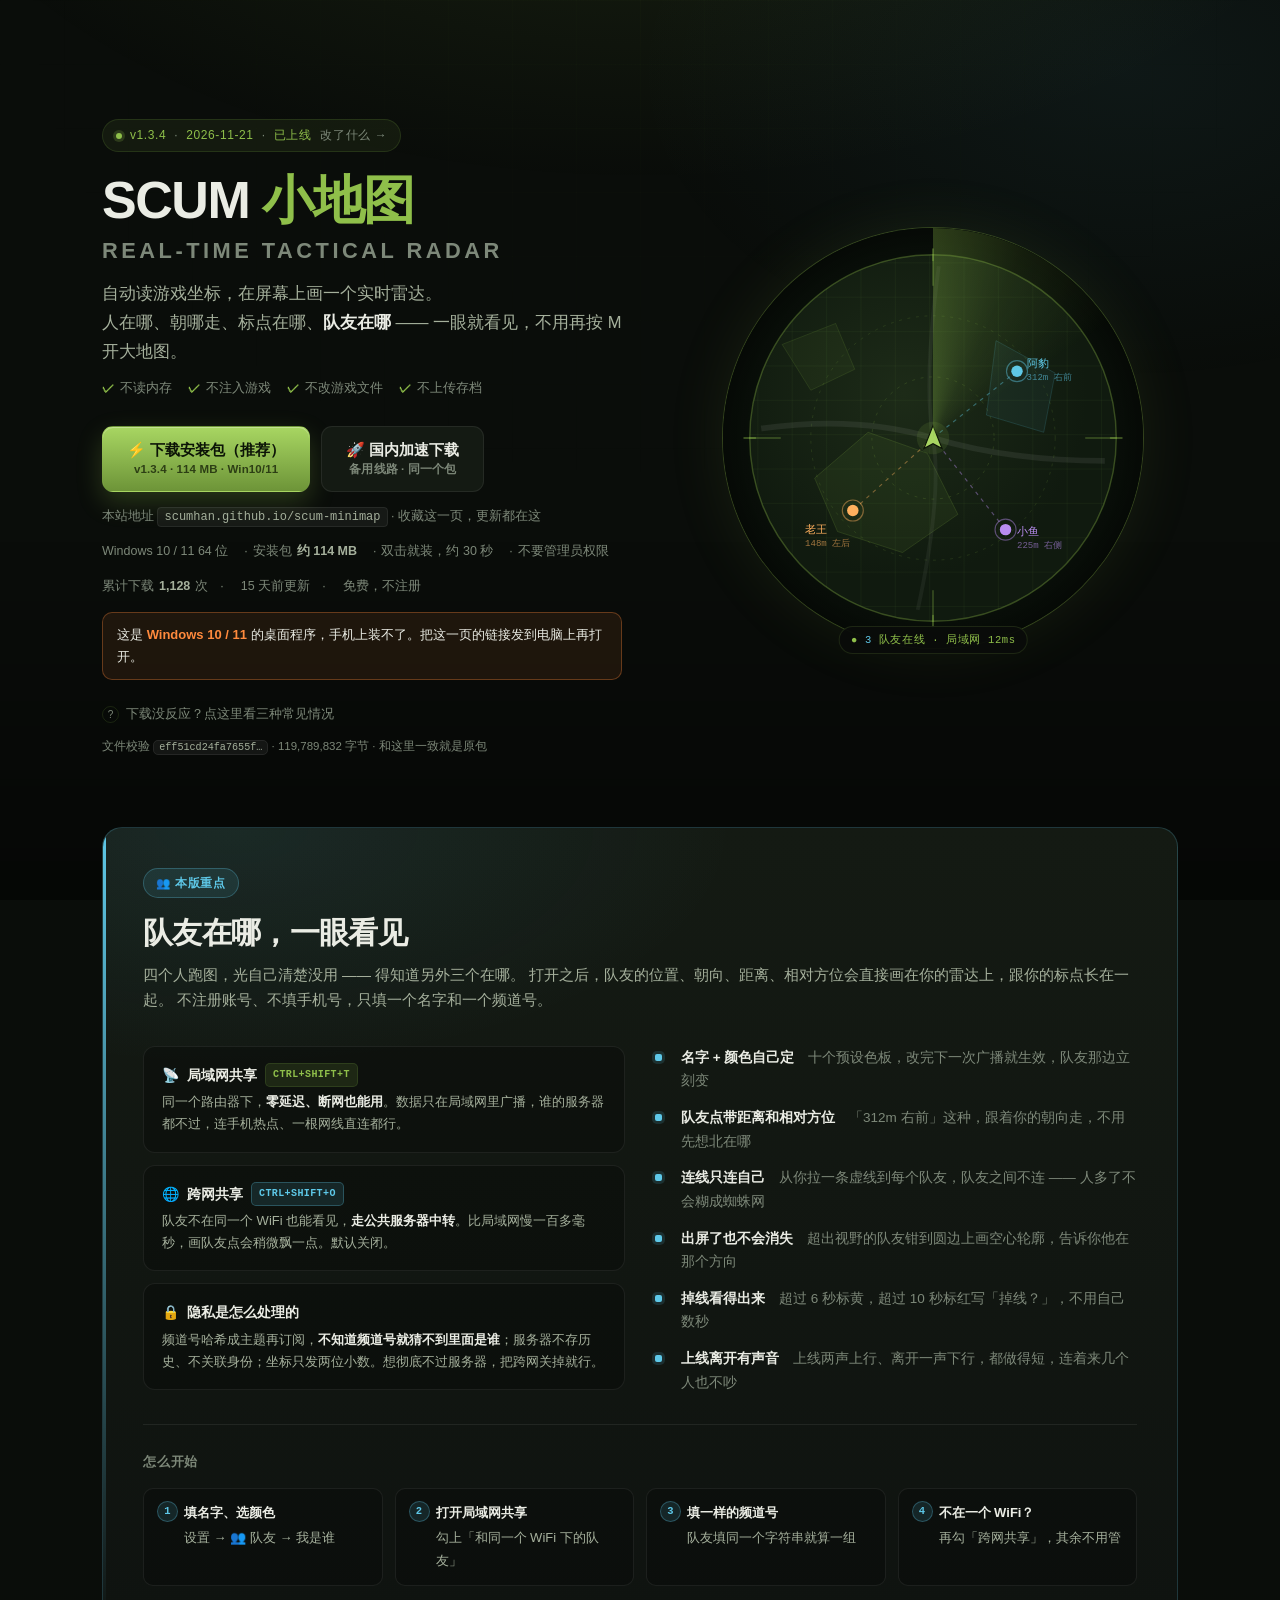
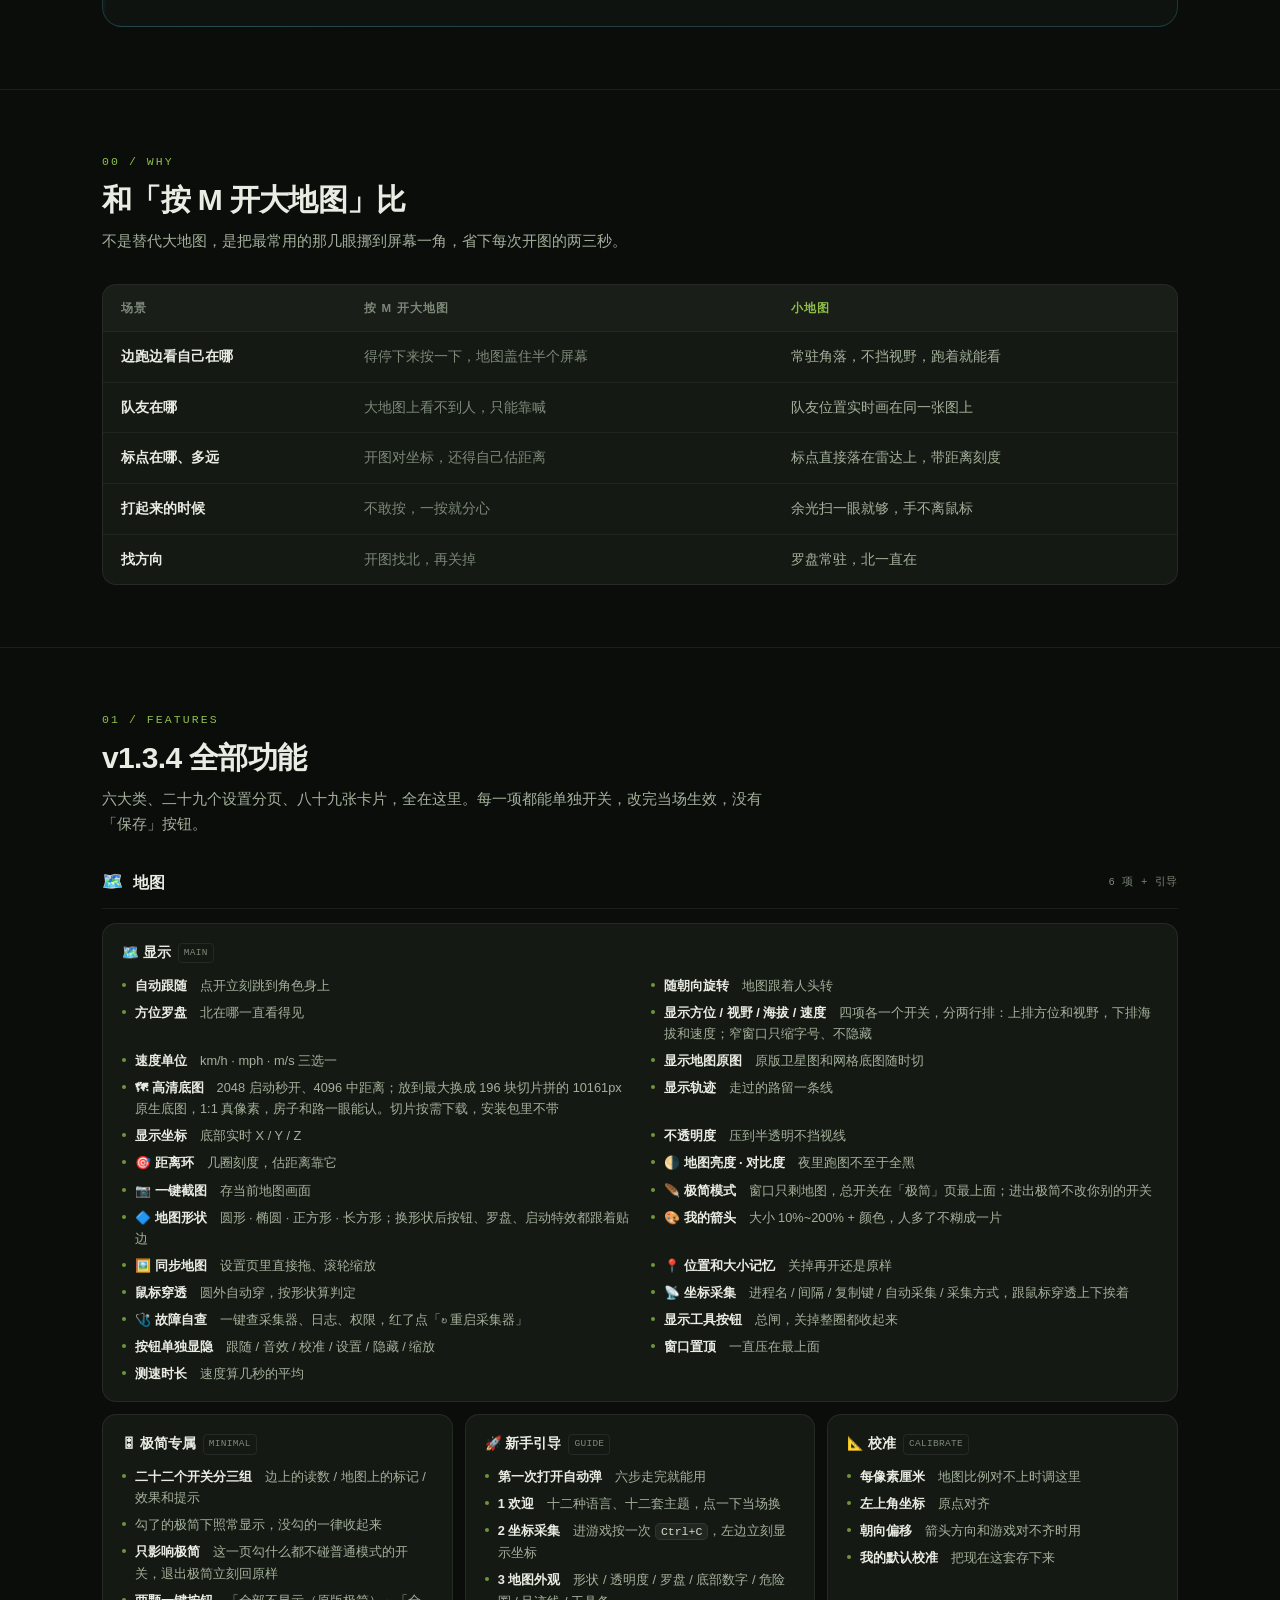
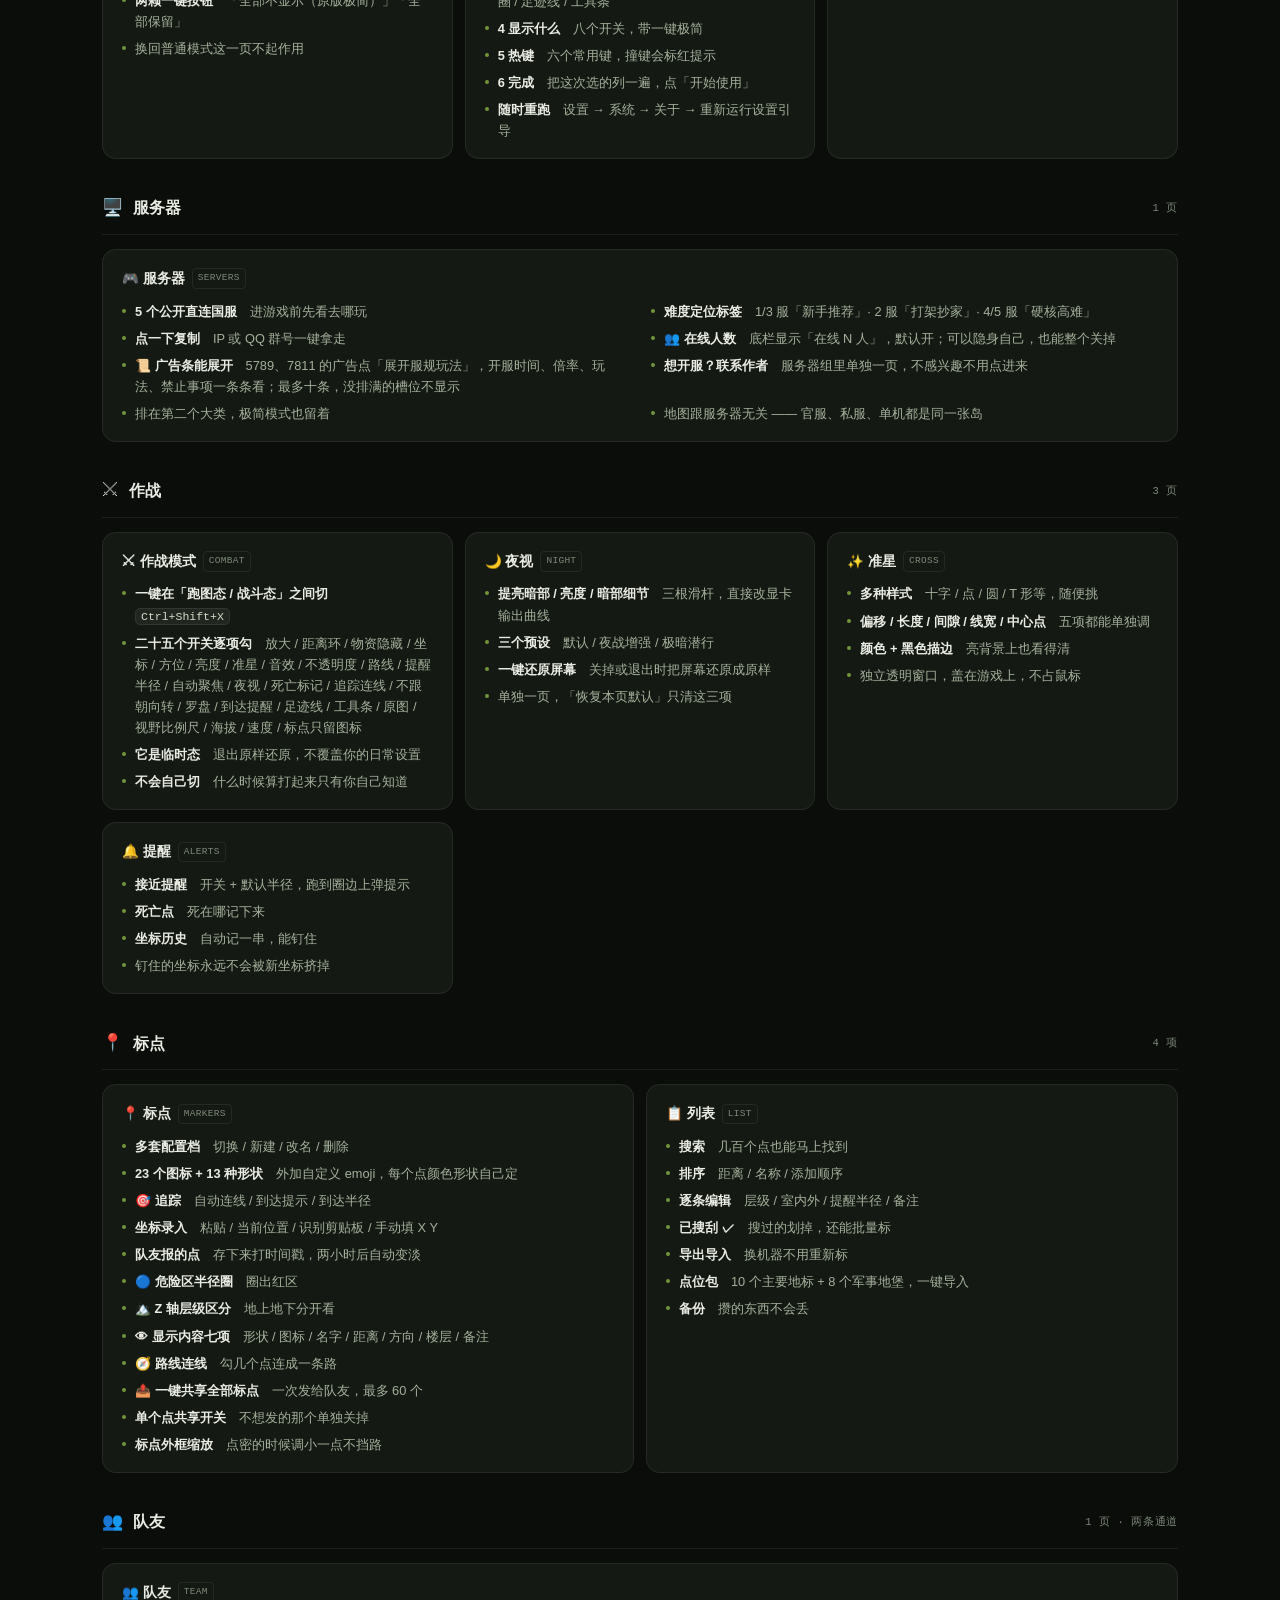
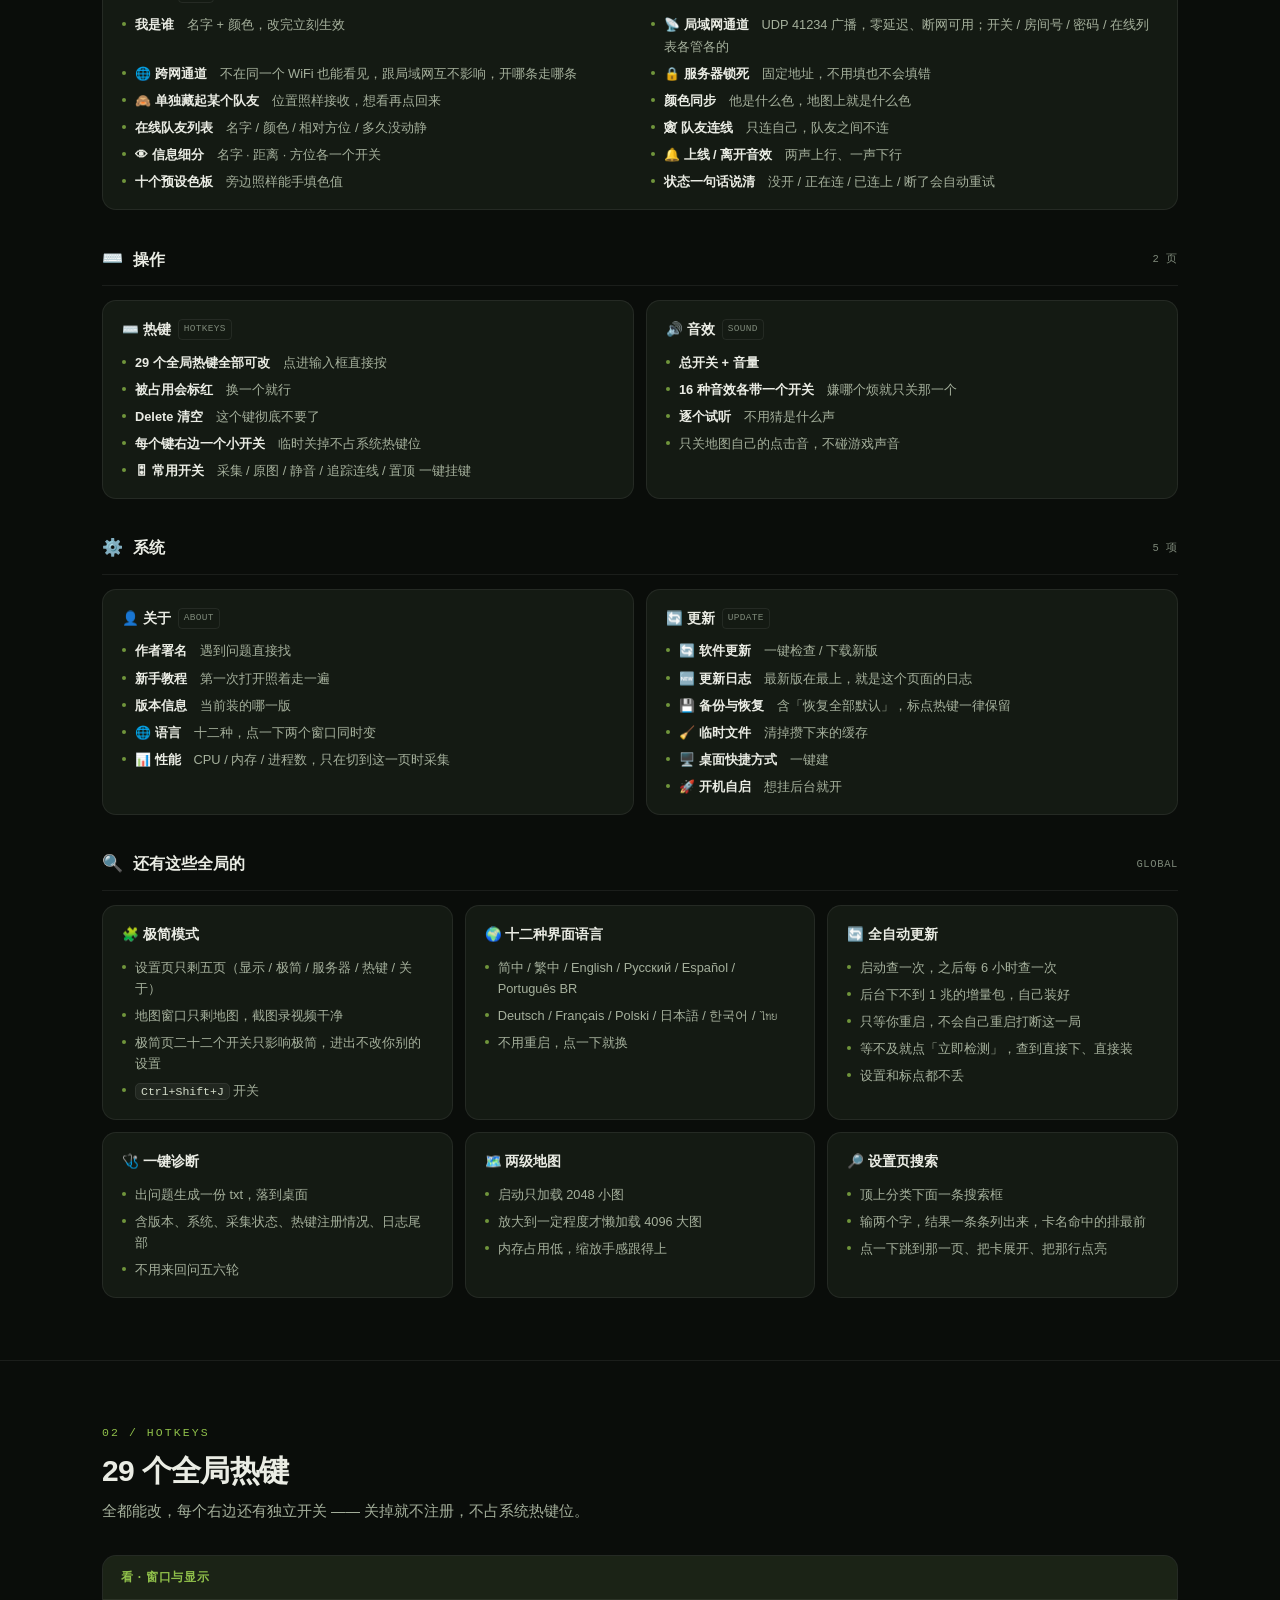
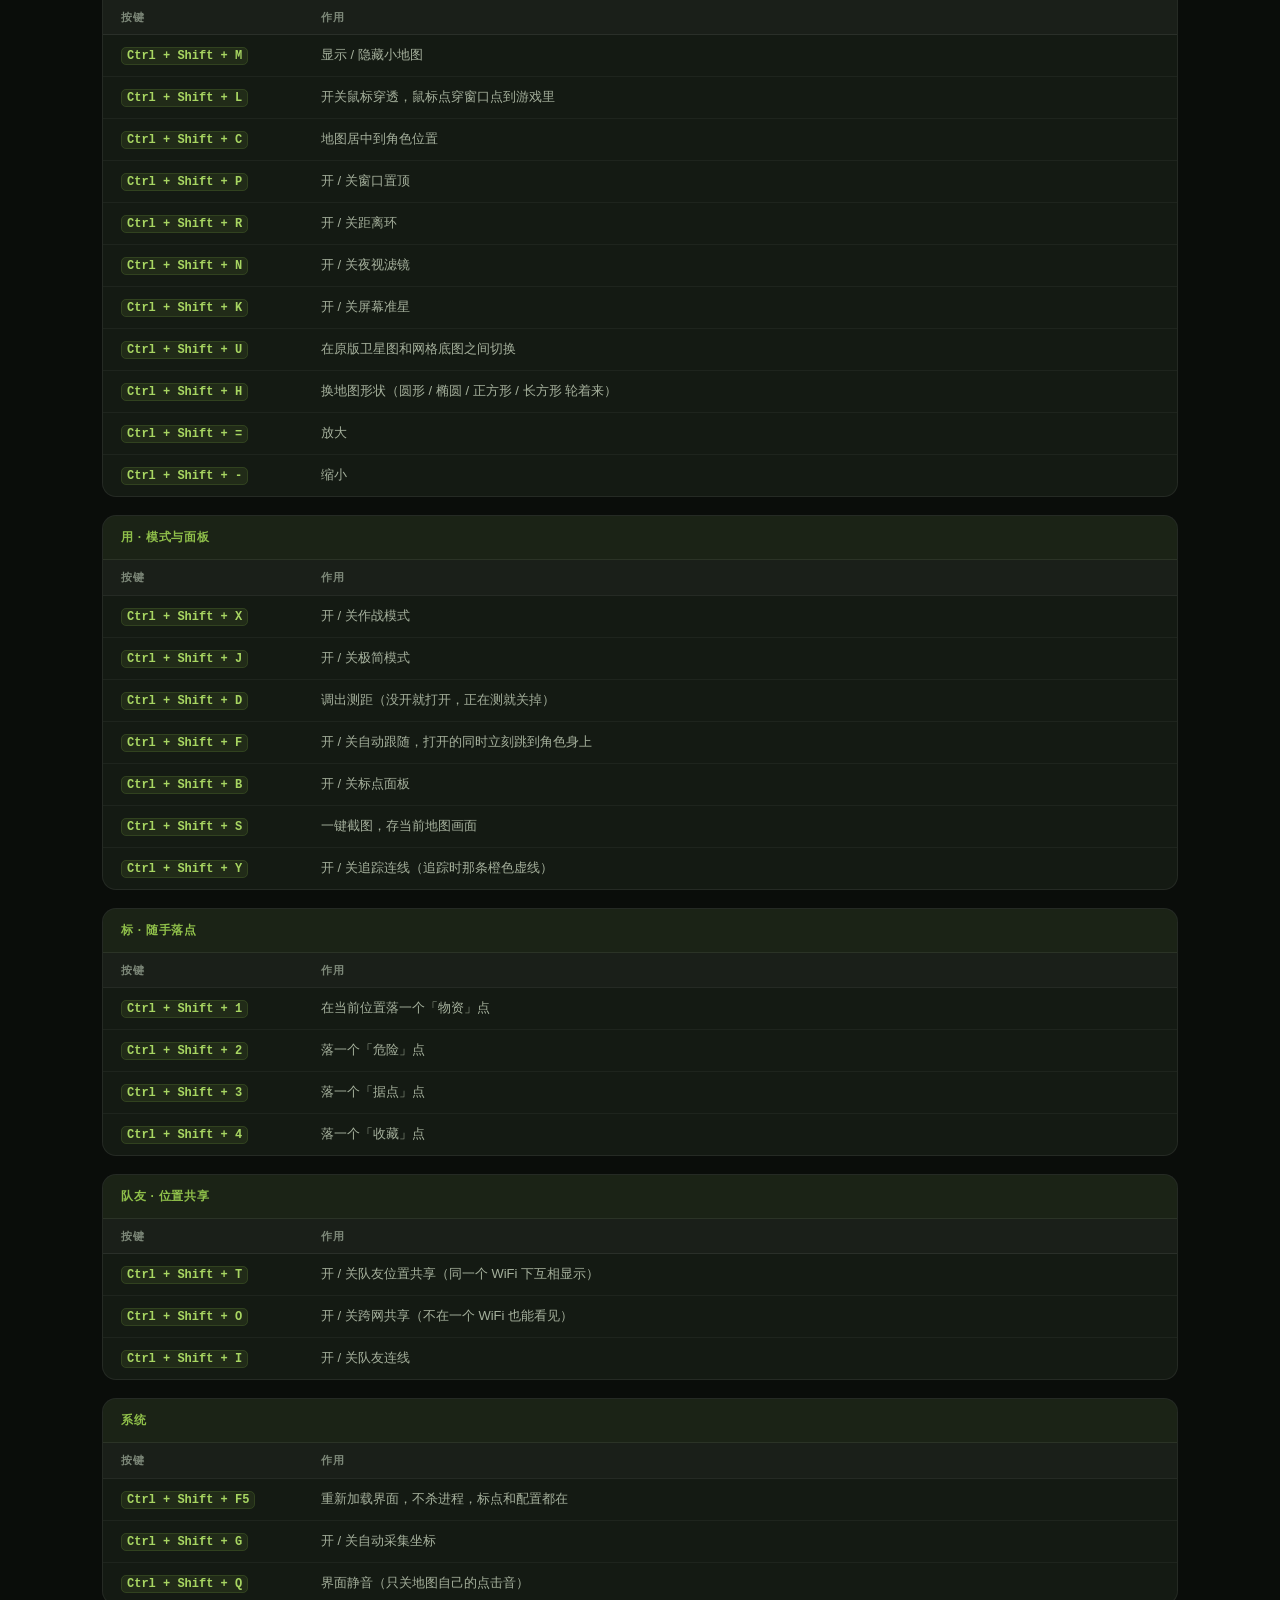
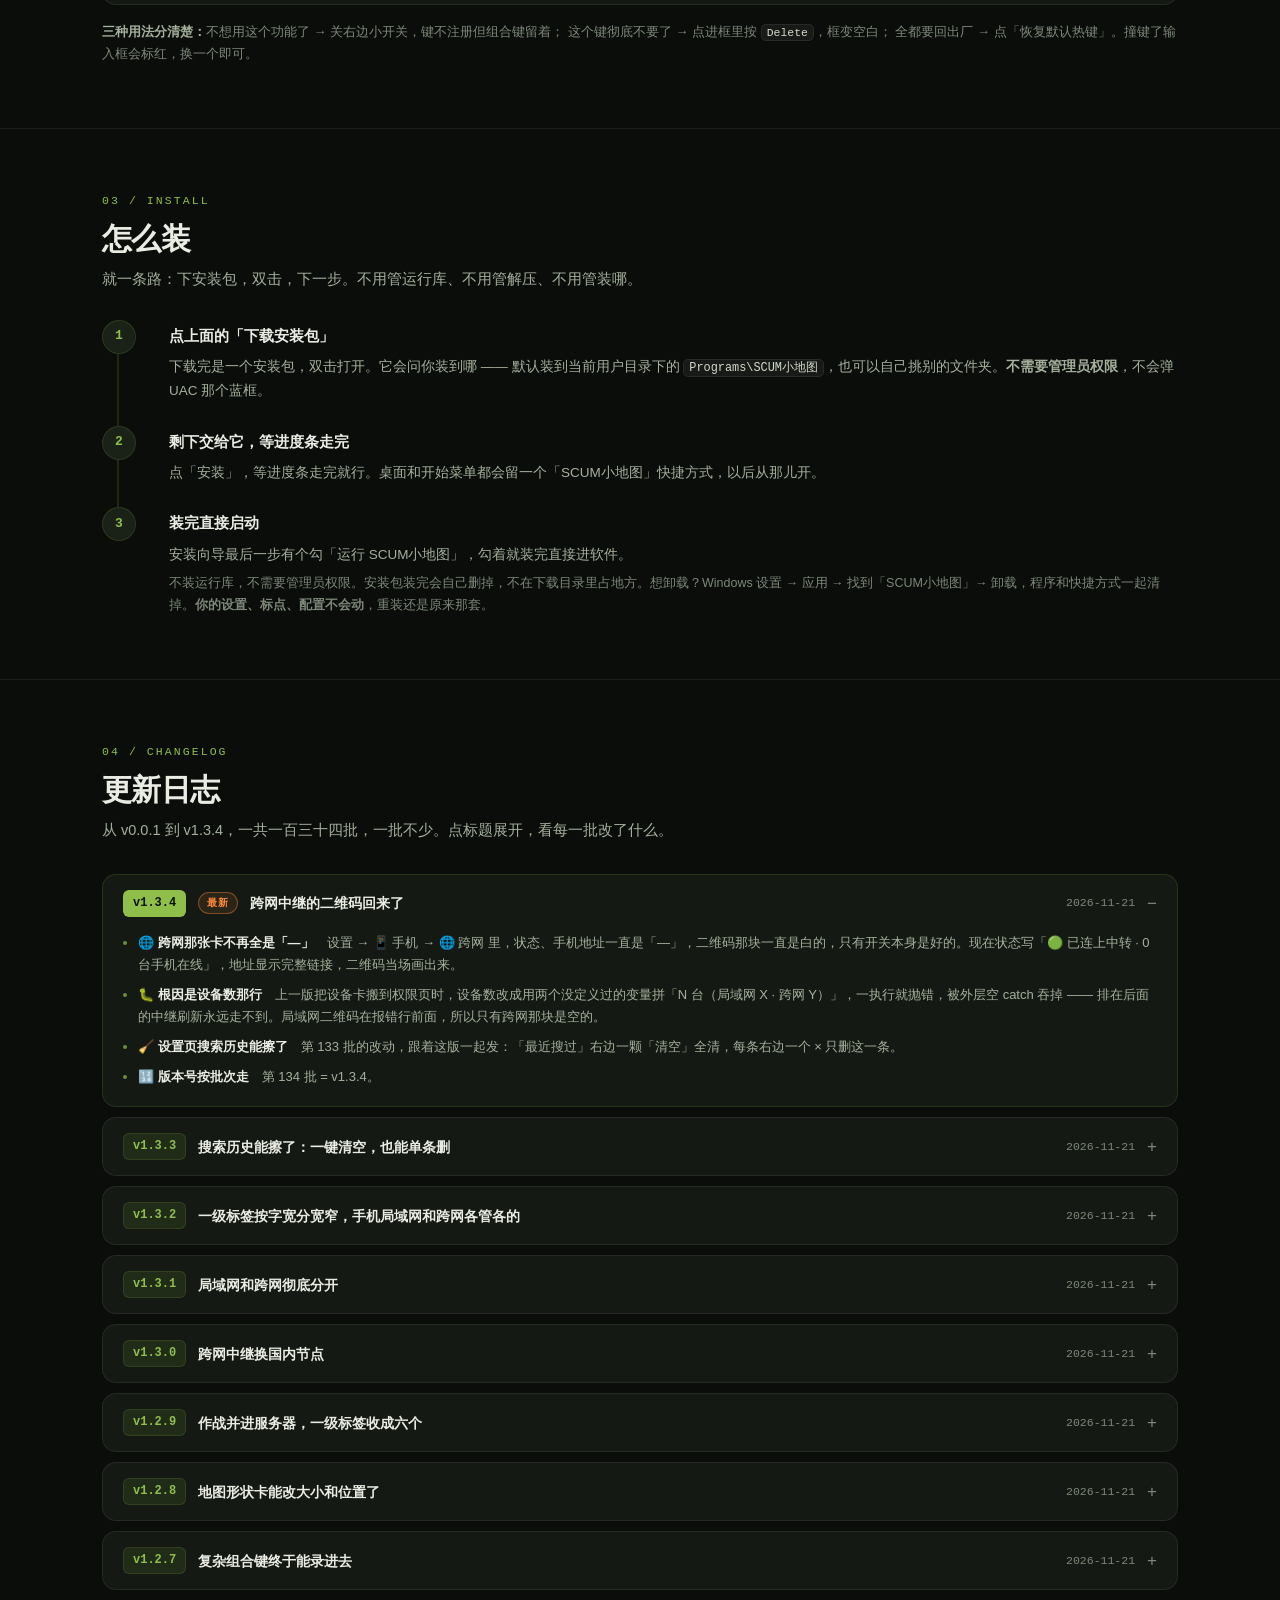
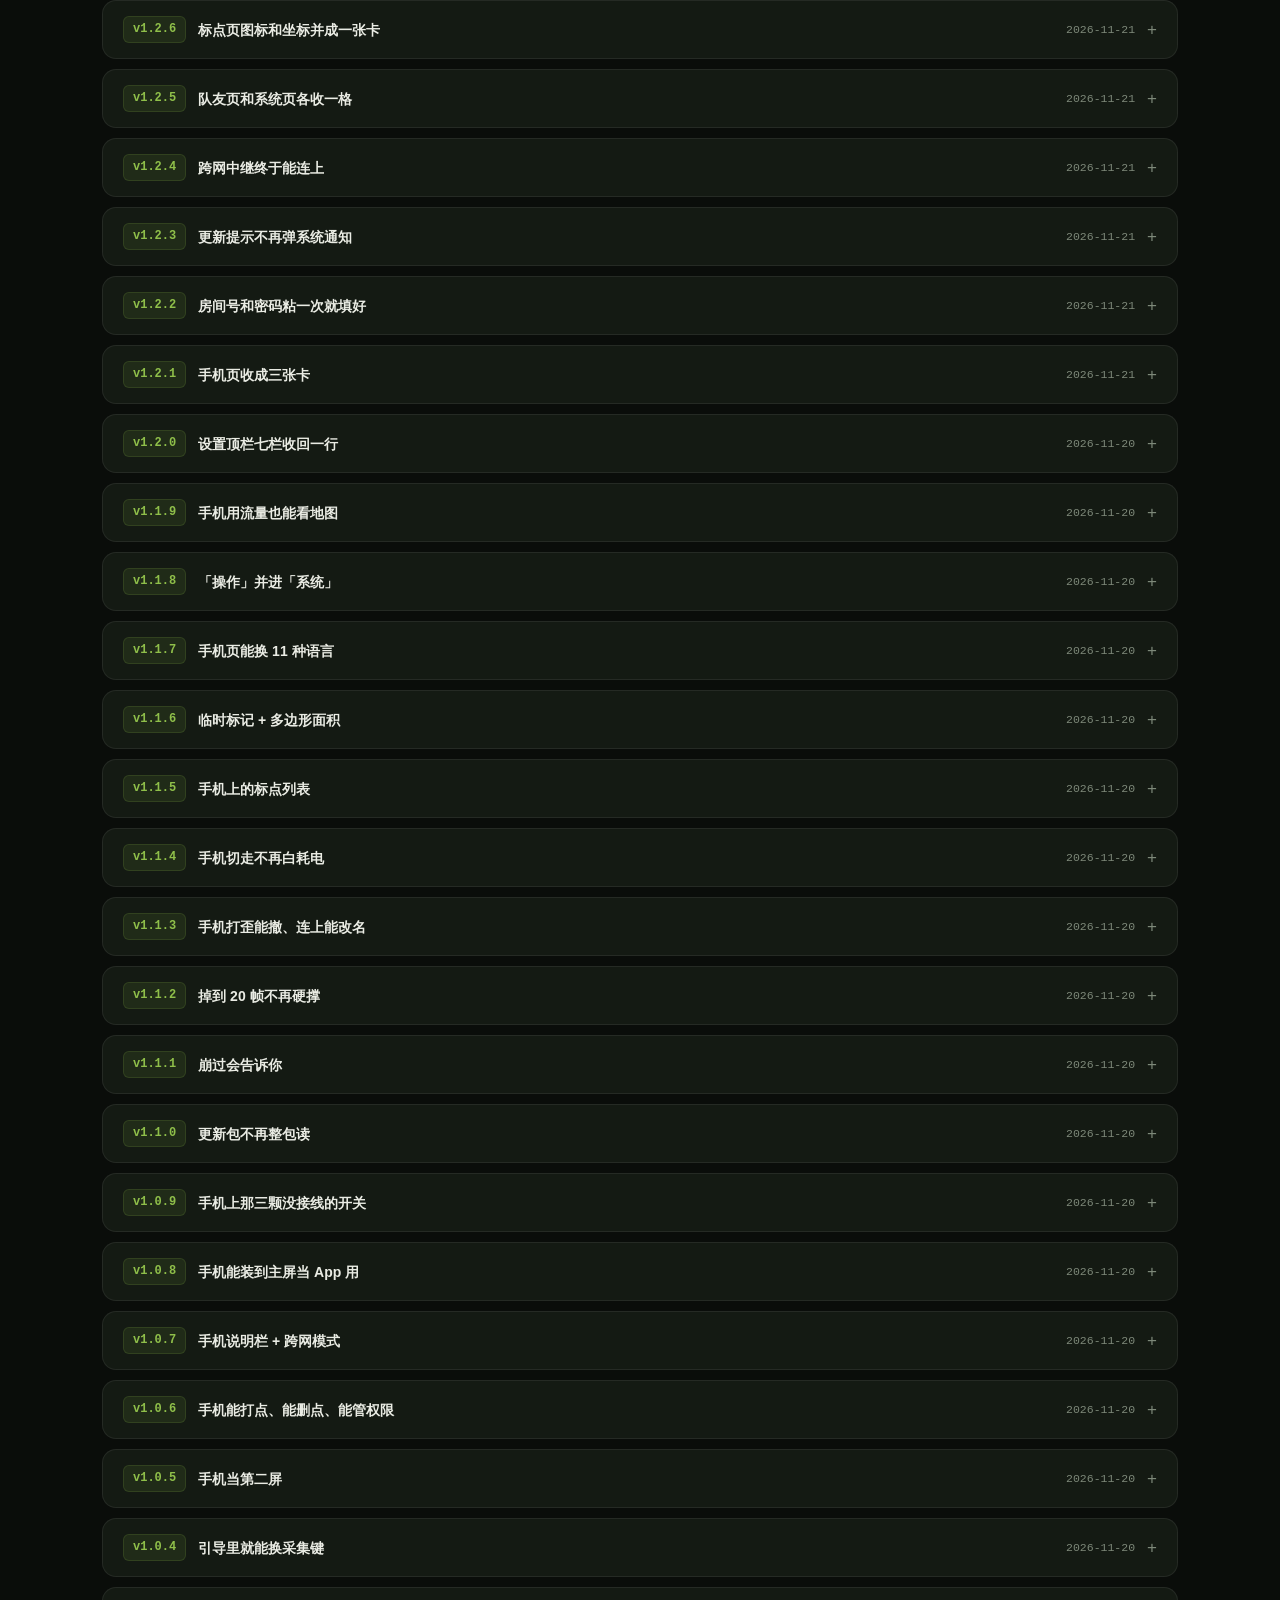
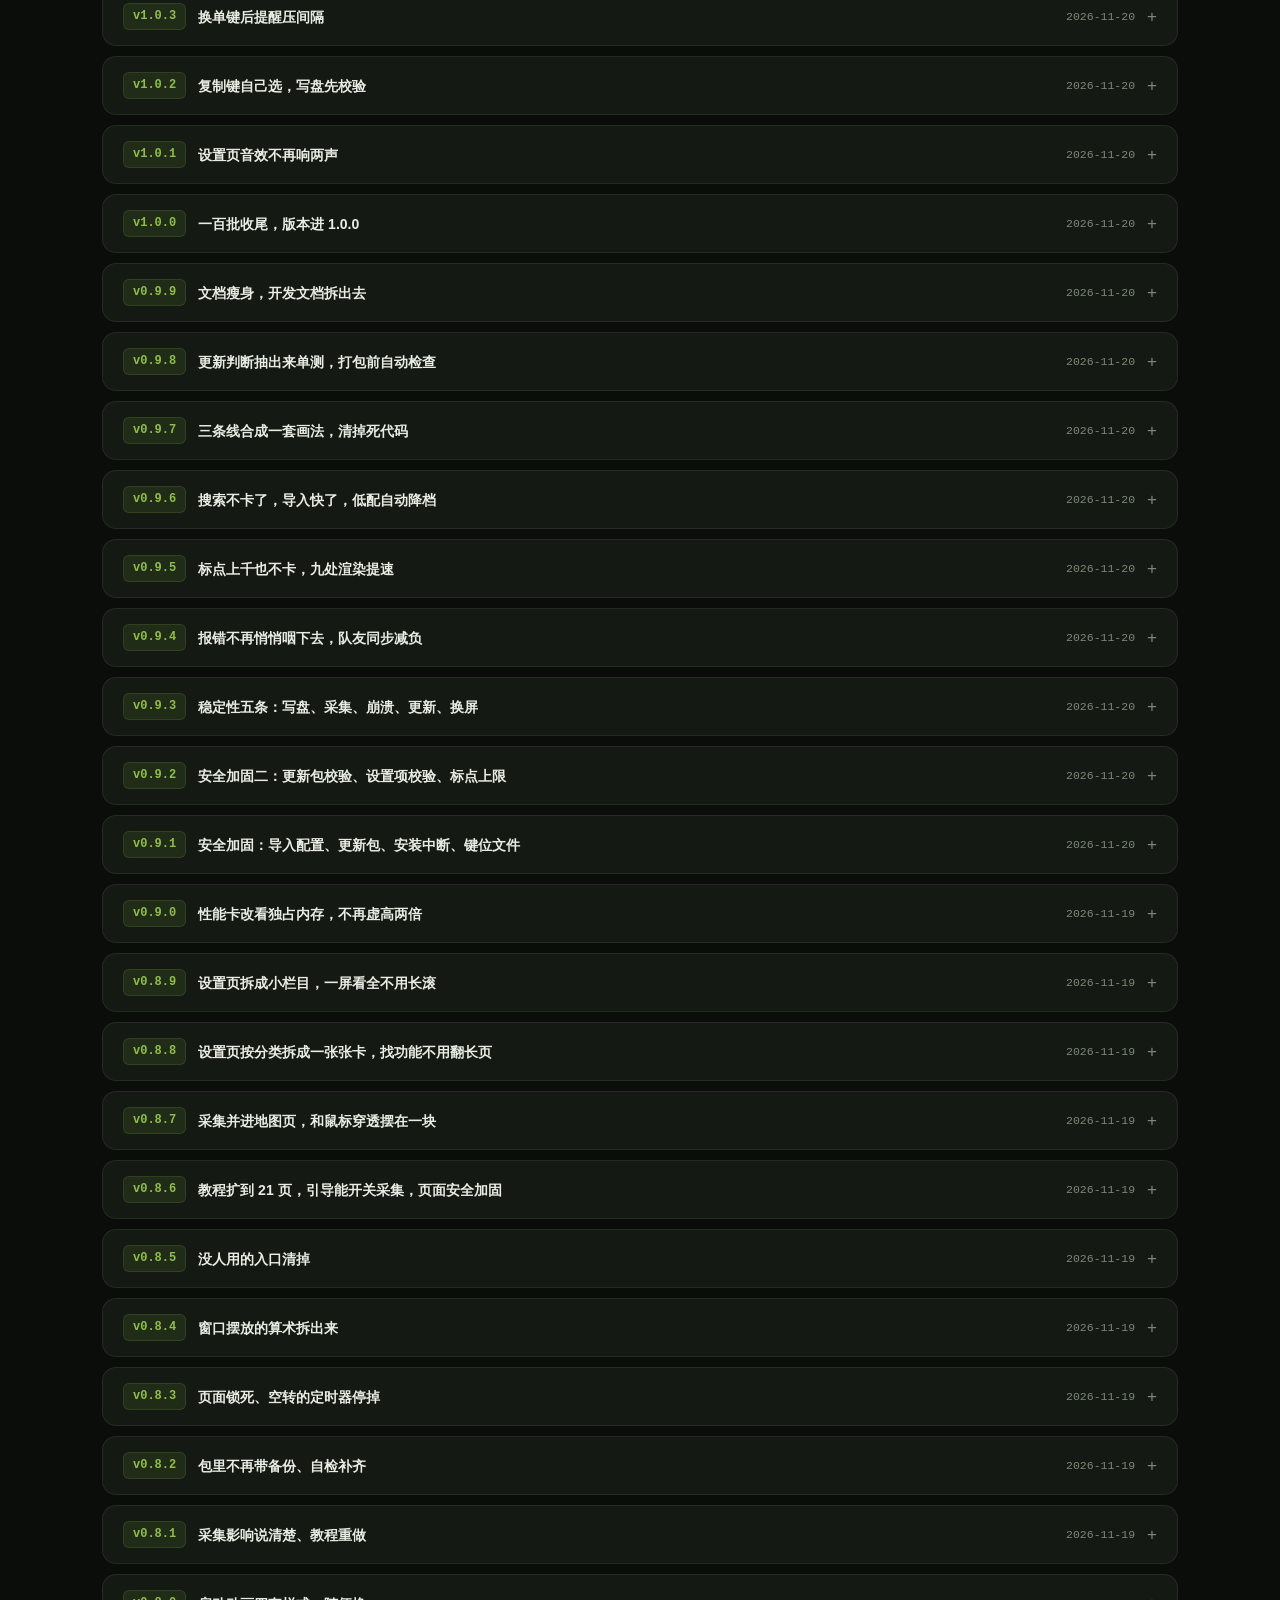
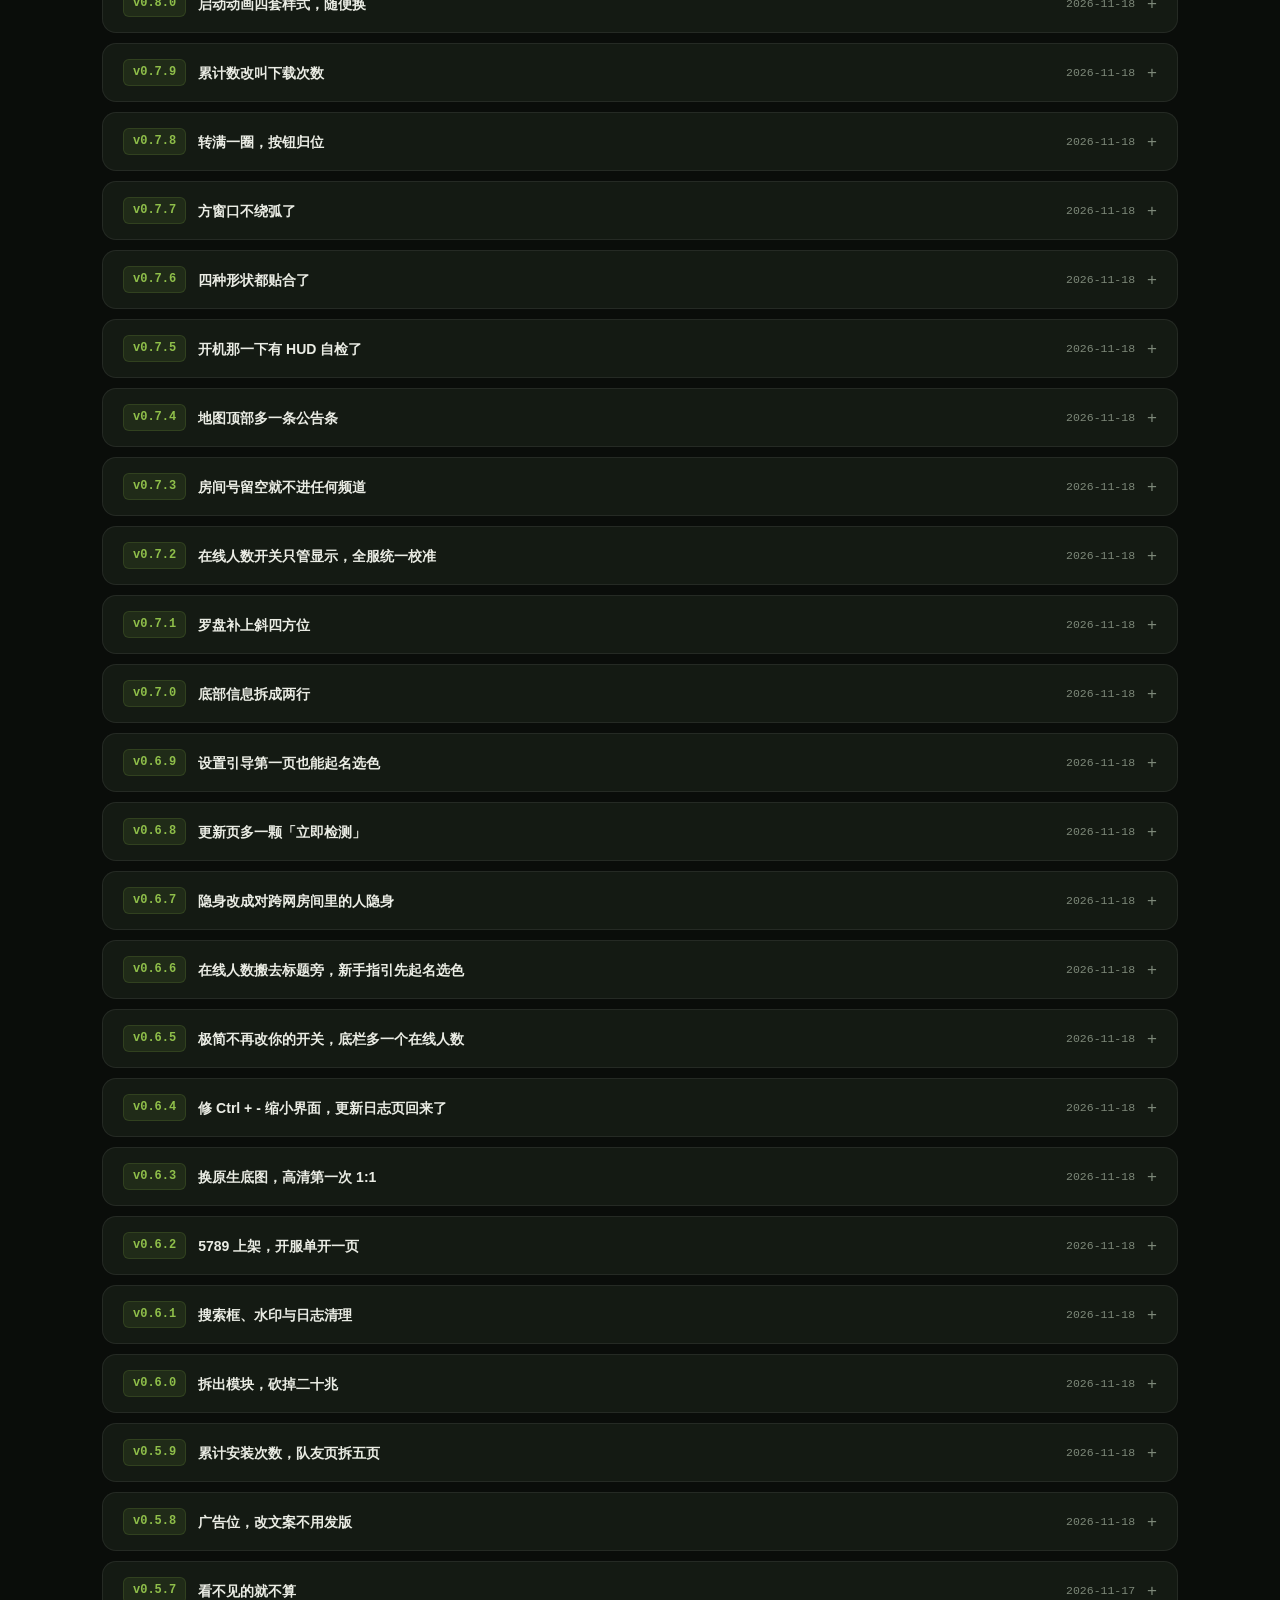
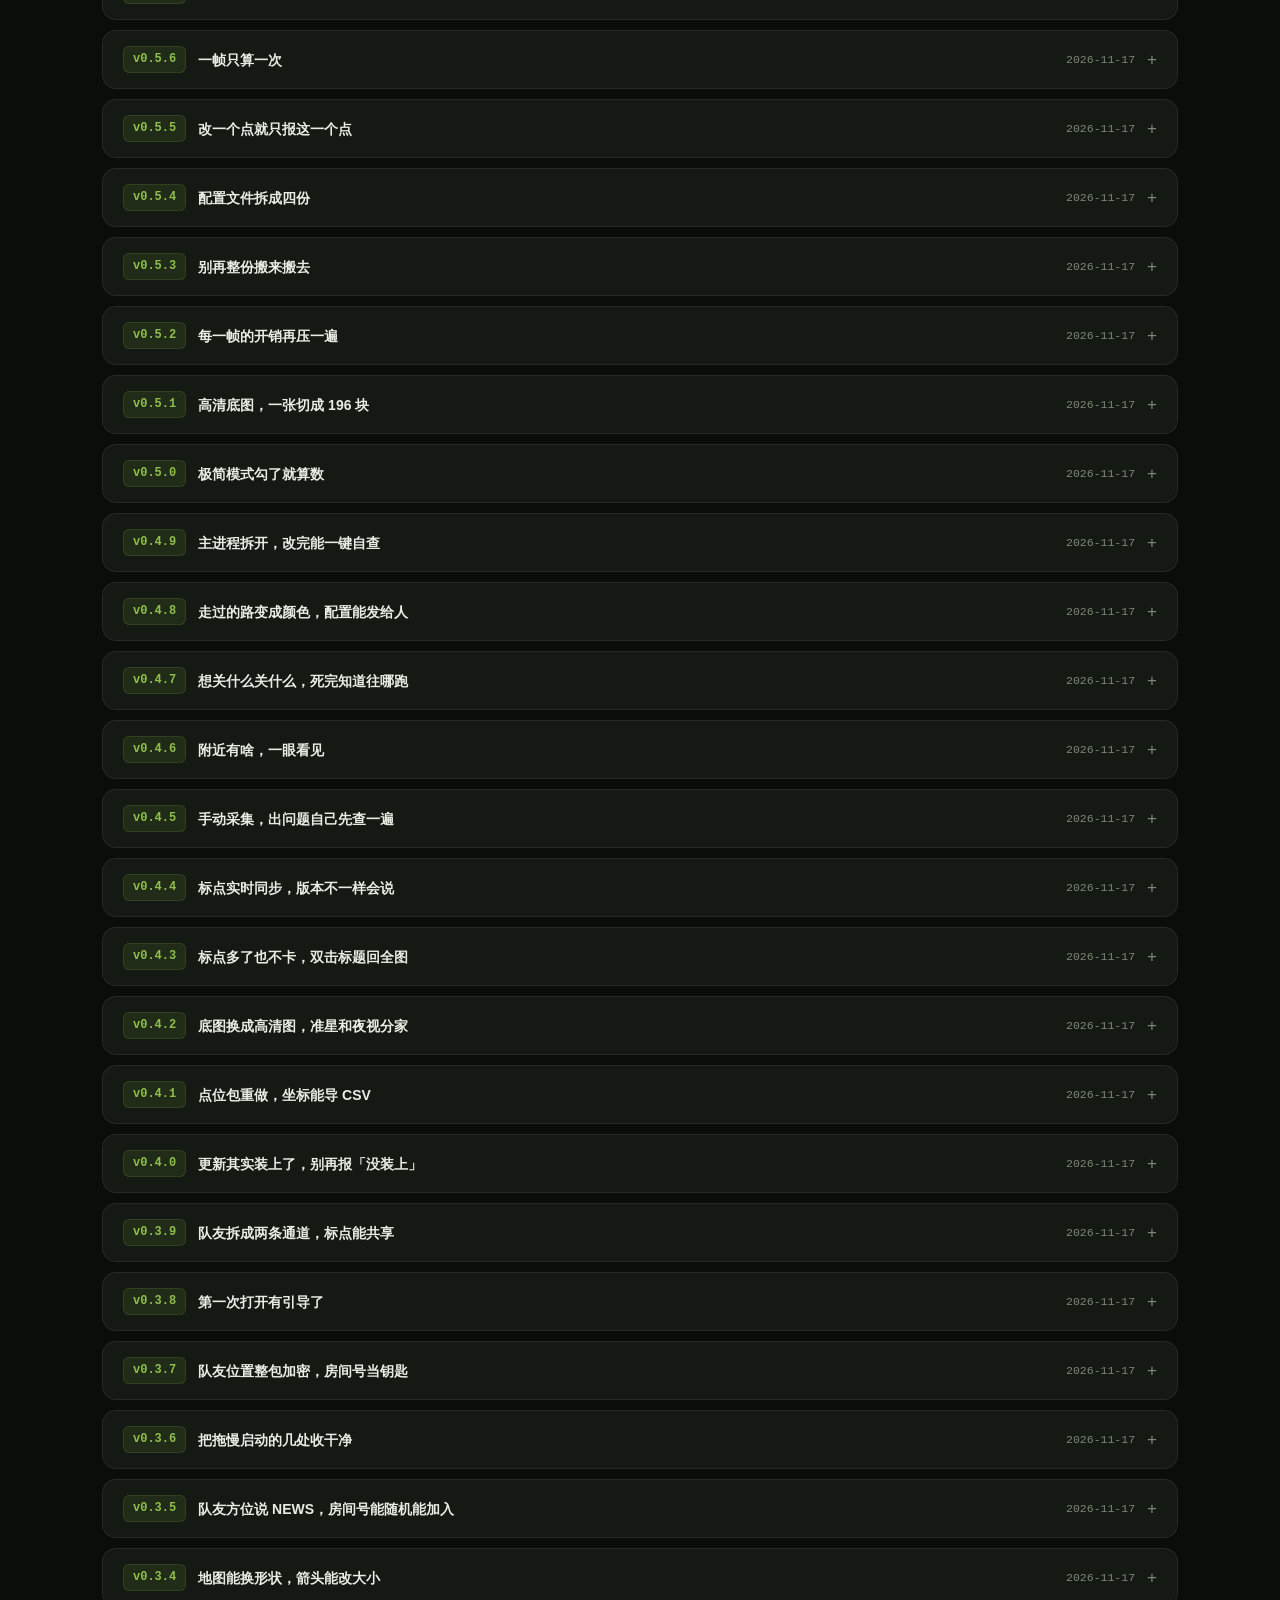
==== commit 1126fff9: "download page: 优化版上线（index.html）" ====
--- a/docs/index.html
+++ b/docs/index.html
@@ -22,7 +22,7 @@
 <meta property="og:url" content="https://scumhan.github.io/scum-minimap/">
 <meta name="robots" content="index,follow,max-snippet:-1,max-image-preview:large,max-video-preview:-1">
 <script type="application/ld+json">
-{"@context":"https://schema.org","@type":"SoftwareApplication","name":"SCUM 小地图","alternateName":"SCUM Minimap","applicationCategory":"GameApplication","applicationSubCategory":"Game Utility","operatingSystem":"Windows 10, Windows 11","softwareVersion":"1.3.2","fileSize":"114MB","inLanguage":"zh-CN","datePublished":"2026-11-21","description":"SCUM 小地图：自动读游戏坐标，在屏幕一角画实时雷达，支持队友位置共享、标点追踪、28 个热键。","offers":{"@type":"Offer","price":"0","priceCurrency":"CNY","availability":"https://schema.org/InStock"}}
+{"@context":"https://schema.org","@type":"SoftwareApplication","name":"SCUM 小地图","alternateName":"SCUM Minimap","applicationCategory":"GameApplication","applicationSubCategory":"Game Utility","operatingSystem":"Windows 10, Windows 11","softwareVersion":"1.3.4","fileSize":"114MB","inLanguage":"zh-CN","datePublished":"2026-11-21","description":"SCUM 小地图：自动读游戏坐标，在屏幕一角画实时雷达，支持队友位置共享、标点追踪、28 个热键。","offers":{"@type":"Offer","price":"0","priceCurrency":"CNY","availability":"https://schema.org/InStock"}}
 </script>
 <script type="application/ld+json">
 {"@context":"https://schema.org","@type":"FAQPage","mainEntity":[
@@ -645,7 +645,7 @@
       <a href="#changelog">更新日志</a>
       <a href="#faq">问题</a>
     </nav>
-    <button class="mini" id="dlTop" type="button">下载 <span data-ver>v1.3.2</span></button>
+    <button class="mini" id="dlTop" type="button">下载 <span data-ver>v1.3.4</span></button>
     <button class="menu-btn" id="menuBtn" type="button" aria-expanded="false" aria-controls="tnav" aria-label="打开页面目录">目录</button>
   </div>
 </div>
@@ -653,7 +653,7 @@
 <header class="hero">
   <div class="wrap hero-grid">
     <div class="hero-copy">
-      <a class="badge" href="#changelog" title="看这一版改了什么"><i></i> <span data-ver>v1.3.2</span> <s>·</s> <span data-date>2026-11-21</span> <s>·</s> 已上线 <em class="badge-more">改了什么 →</em></a>
+      <a class="badge" href="#changelog" title="看这一版改了什么"><i></i> <span data-ver>v1.3.4</span> <s>·</s> <span data-date>2026-11-21</span> <s>·</s> 已上线 <em class="badge-more">改了什么 →</em></a>
       <h1>SCUM <em>小地图</em><small>Real-time tactical radar</small></h1>
       <p class="lede">
         自动读游戏坐标，在屏幕上画一个实时雷达。<br>
@@ -663,7 +663,7 @@
         <span>不读内存</span><span>不注入游戏</span><span>不改游戏文件</span><span>不上传存档</span>
       </p>
       <div class="cta">
-        <button class="btn btn-main" id="dlSetup" type="button"><span>⚡ 下载安装包（推荐）<span class="btn-sub"><span data-ver>v1.3.2</span> · <span data-size>114 MB</span> · Win10/11</span></span></button>
+        <button class="btn btn-main" id="dlSetup" type="button"><span>⚡ 下载安装包（推荐）<span class="btn-sub"><span data-ver>v1.3.4</span> · <span data-size>114 MB</span> · Win10/11</span></span></button>
         <button class="btn btn-ghost" id="dlMirror" type="button"><span>🚀 国内加速下载<span class="btn-sub">备用线路 · 同一个包</span></span></button>
       </div>
       <p class="site-url">本站地址 <code>scumhan.github.io/scum-minimap</code> · 收藏这一页，更新都在这</p>
@@ -856,8 +856,8 @@
   <div class="wrap">
     <div class="sec-head rv">
       <span class="sec-no">01 / FEATURES</span>
-      <h2><span data-ver>v1.3.2</span> 全部功能</h2>
-      <p class="sec-sub">六大类、二十八个设置分页、八十九张卡片，全在这里。每一项都能单独开关，改完当场生效，没有「保存」按钮。</p>
+      <h2><span data-ver>v1.3.4</span> 全部功能</h2>
+      <p class="sec-sub">六大类、二十九个设置分页、八十九张卡片，全在这里。每一项都能单独开关，改完当场生效，没有「保存」按钮。</p>
     </div>
 
     <!-- 🗺️ 地图 -->
@@ -1290,14 +1290,44 @@
     <div class="sec-head rv">
       <span class="sec-no">04 / CHANGELOG</span>
       <h2>更新日志</h2>
-      <p class="sec-sub">从 v0.0.1 到 <span data-ver>v1.3.2</span>，一共一百三十二批，一批不少。点标题展开，看每一批改了什么。</p>
+      <p class="sec-sub">从 v0.0.1 到 <span data-ver>v1.3.4</span>，一共一百三十四批，一批不少。点标题展开，看每一批改了什么。</p>
     </div>
 
     <div class="rv">
-            <details class="cl-item now" open">
+            <details class="cl-item now" open>
+              <summary>
+                <span class="clv">v1.3.4</span>
+                <span class="clnew">最新</span>
+                <span class="clt">跨网中继的二维码回来了</span>
+                <span class="cld">2026-11-21</span>
+        </summary>
+              <div class="cl-body">
+                <ul>
+                  <li><b>🌐 跨网那张卡不再全是「—」</b>　设置 → 📱 手机 → 🌐 跨网 里，状态、手机地址一直是「—」，二维码那块一直是白的，只有开关本身是好的。现在状态写「🟢 已连上中转 · 0 台手机在线」，地址显示完整链接，二维码当场画出来。</li>
+                  <li><b>🐛 根因是设备数那行</b>　上一版把设备卡搬到权限页时，设备数改成用两个没定义过的变量拼「N 台（局域网 X · 跨网 Y）」，一执行就抛错，被外层空 catch 吞掉 —— 排在后面的中继刷新永远走不到。局域网二维码在报错行前面，所以只有跨网那块是空的。</li>
+                  <li><b>🧹 设置页搜索历史能擦了</b>　第 133 批的改动，跟着这版一起发：「最近搜过」右边一颗「清空」全清，每条右边一个 × 只删这一条。</li>
+                  <li><b>🔢 版本号按批次走</b>　第 134 批 = v1.3.4。</li>
+                </ul>
+              </div>
+            </details>
+            <details class="cl-item">
+              <summary>
+                <span class="clv">v1.3.3</span>
+                <span class="clt">搜索历史能擦了：一键清空，也能单条删</span>
+                <span class="cld">2026-11-21</span>
+        </summary>
+              <div class="cl-body">
+                <ul>
+                  <li><b>📌 没单独发版，跟着 v1.3.4 一起发</b></li>
+                  <li><b>🧹 搜索历史有了「清空」</b>　设置页搜索框点开，「最近搜过」标签右边多一颗「清空」，点一下全清，面板跟着收起。</li>
+                  <li><b>✖️ 单条也能删</b>　每条历史右边一个 ×，只擦这一条，别的照旧留着；擦完面板还在，接着点别的词不用重开。</li>
+                  <li><b>🔢 版本号按批次走</b>　第 133 批 = v1.3.3。</li>
+                </ul>
+              </div>
+            </details>
+            <details class="cl-item">
               <summary>
                 <span class="clv">v1.3.2</span>
-                <span class="clnew">最新</span>
                 <span class="clt">一级标签按字宽分宽窄，手机局域网和跨网各管各的</span>
                 <span class="cld">2026-11-21</span>
         </summary>
@@ -3666,7 +3696,7 @@
   <div class="wrap">
     <div class="foot-grid">
       <p>作者 <b>韩老魔</b> · QQ <a href="https://wpa.qq.com/msgrd?v=3&amp;uin=3182380548&amp;site=qq&amp;menu=yes" target="_blank" rel="noopener noreferrer">3182380548</a> · 邮箱 <b>3182380548@qq.com</b></p>
-      <p>当前版本 <b data-ver>v1.3.2</b> · <span data-date>2026-11-21</span></p>
+      <p>当前版本 <b data-ver>v1.3.4</b> · <span data-date>2026-11-21</span></p>
     </div>
     <p class="fine">
       完全免费、无内购、无弹窗骚扰，作者无偿分享给 SCUM 玩家。不收钱、不注册、不上传你的存档。坐标来自游戏自带的「复制位置」功能，程序不读内存、不注入、不改游戏文件。
@@ -3683,11 +3713,11 @@
      发版只改这一段（或跑 scripts/bump_download.js 自动改）
      ══════════════════════════════════════════════════════════ */
   var CFG = {
-    ver:    '1.3.2',
+    ver:    '1.3.4',
     date:   '2026-11-21',
-    size:   119788000,
-    count:  1080,
-    sha256: '3fecc1f936dc749f8d0f8cec1cd4d1d82f00b35c72d9b86846a11f94e17c4e6a'
+    size:   119789832,
+    count:  1128,
+    sha256: 'eff51cd24fa7655f6eb2f0cb2e05ee130ba18f6d9877c628baaee5a8807ee141'
   };
 
   /* 域名与文件名不写明文 */
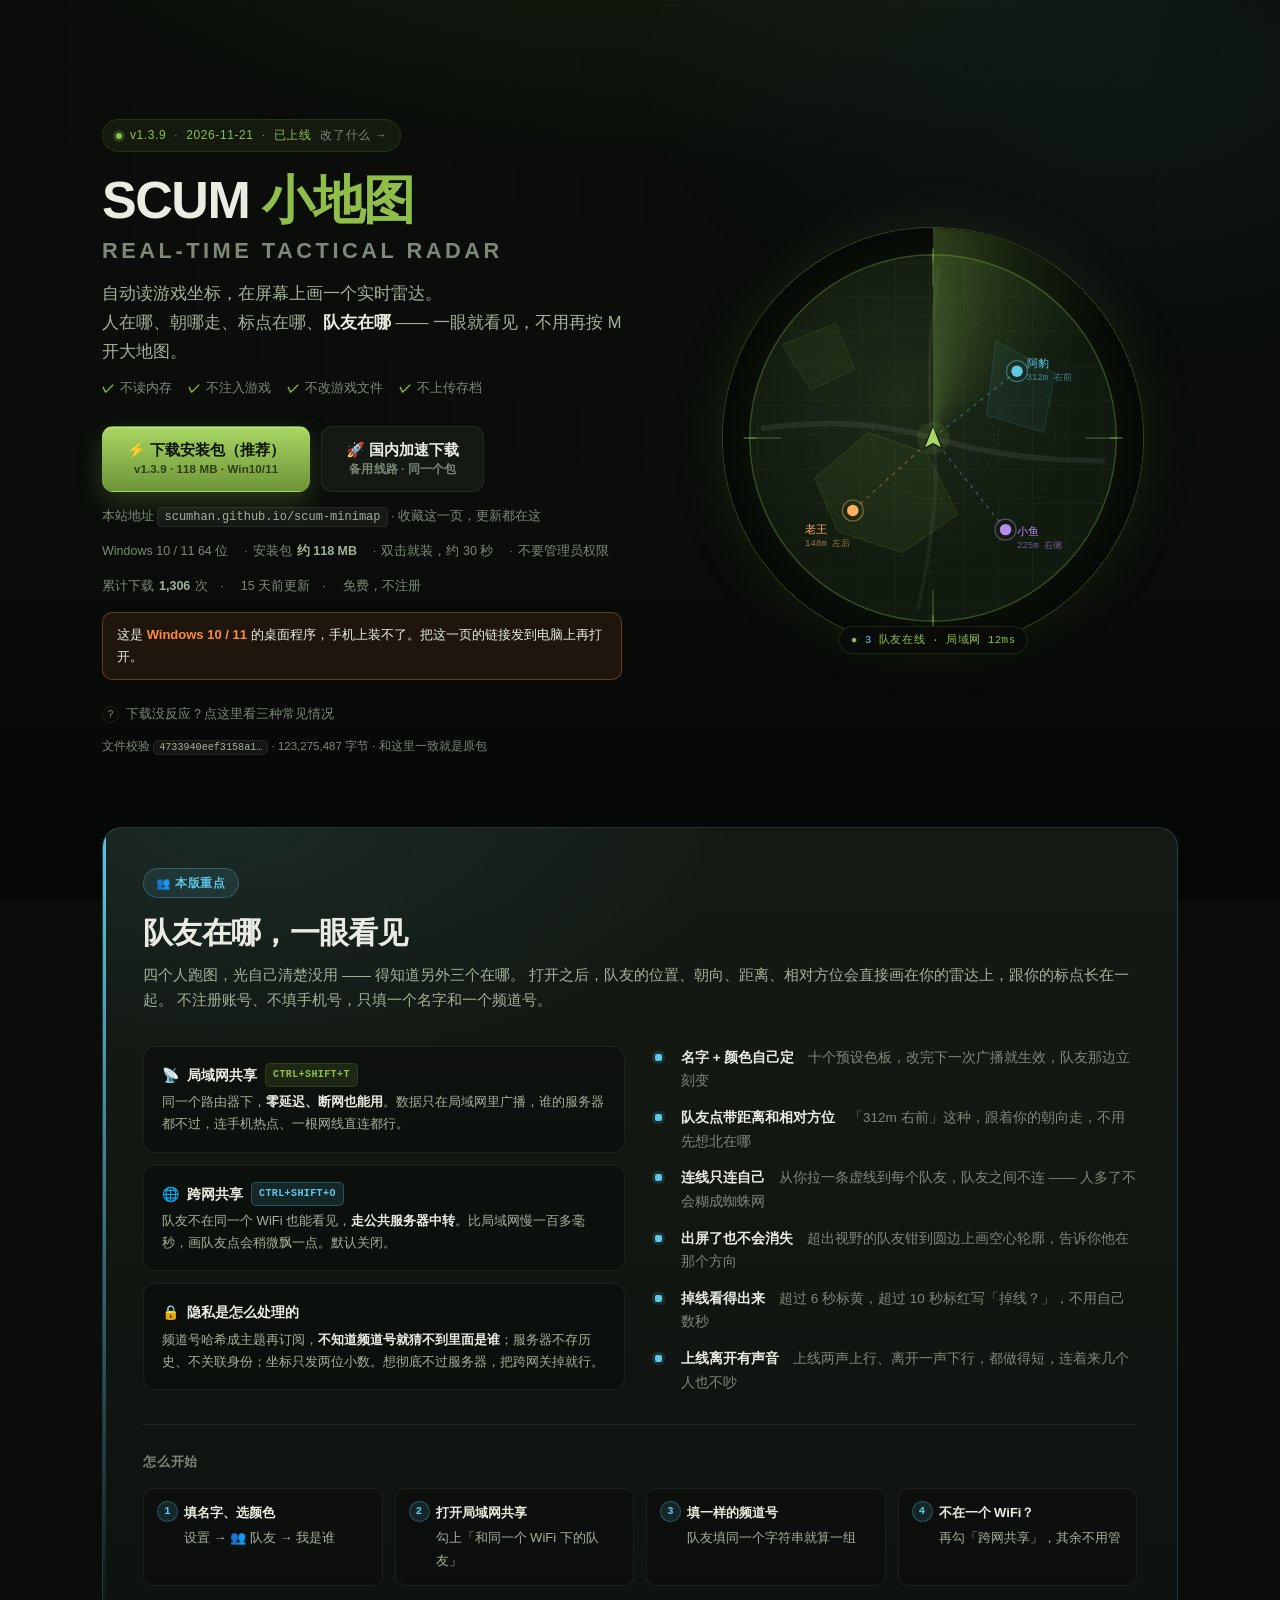
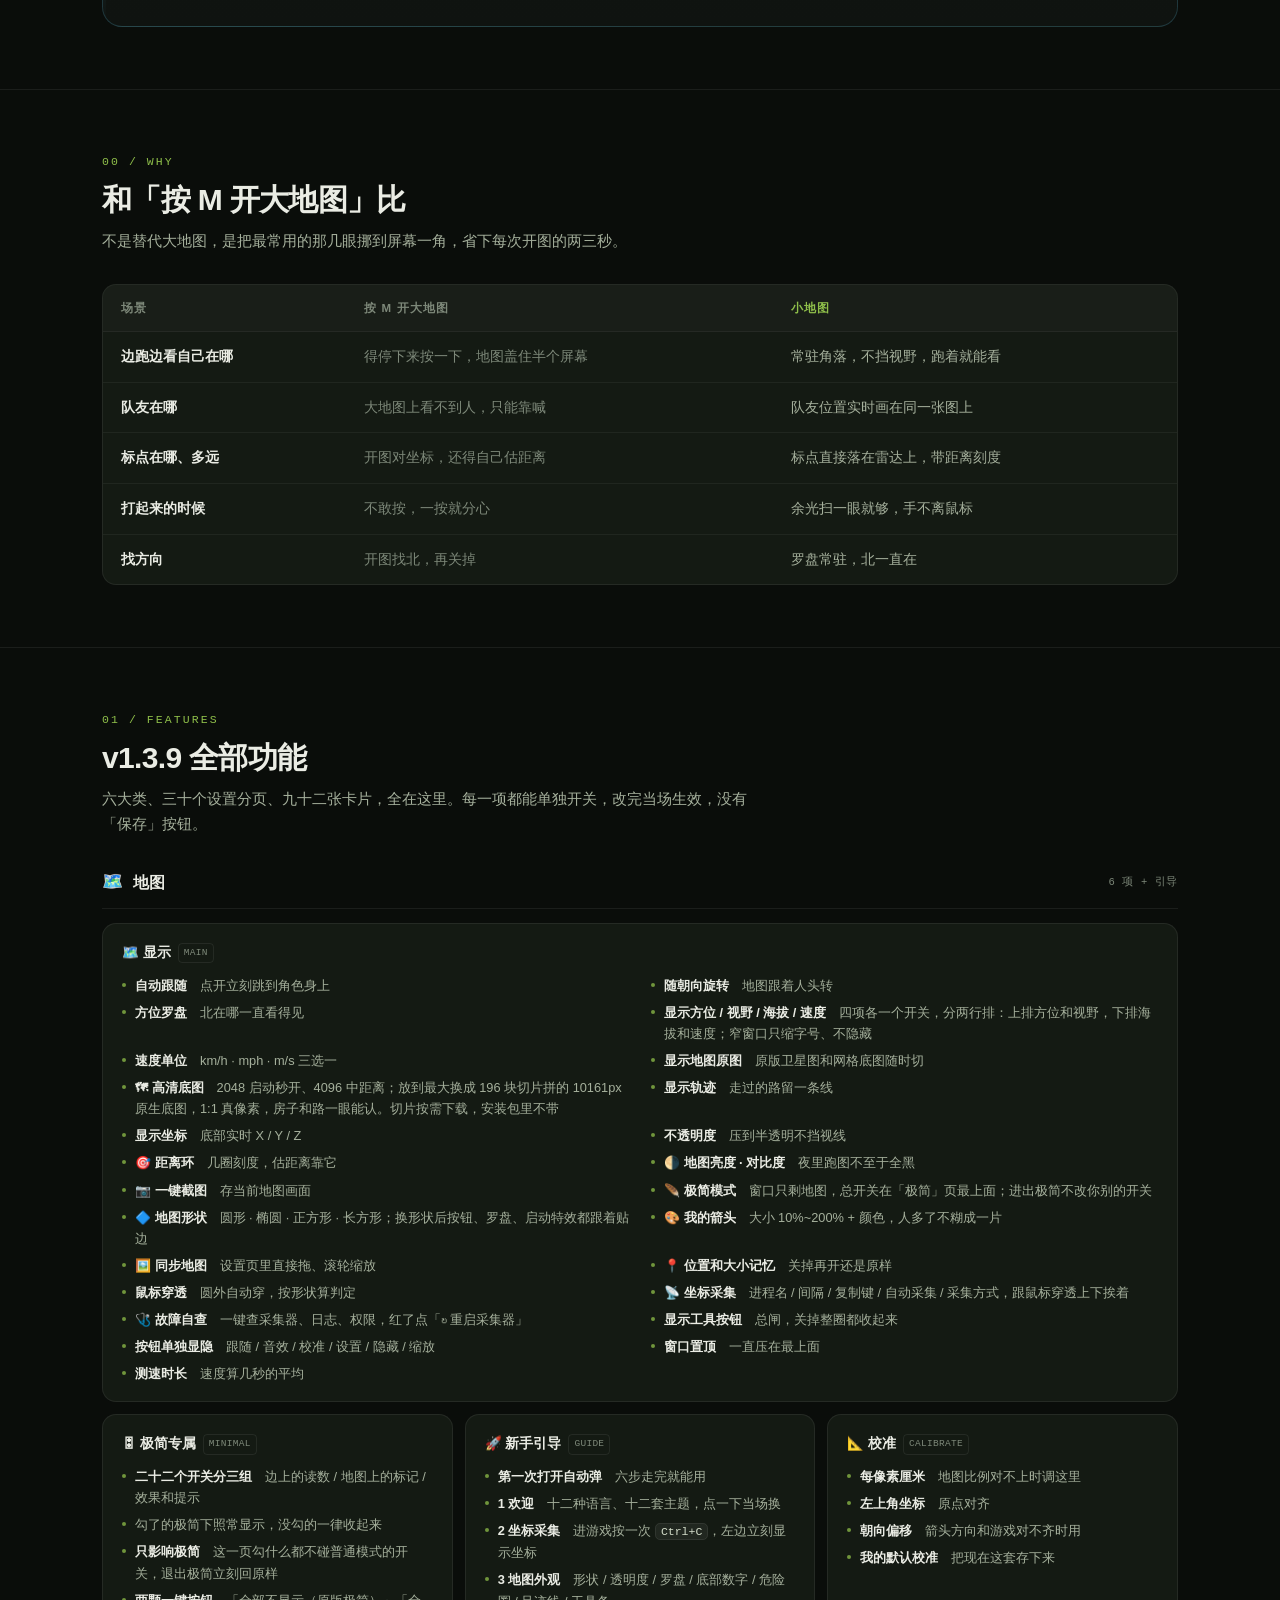
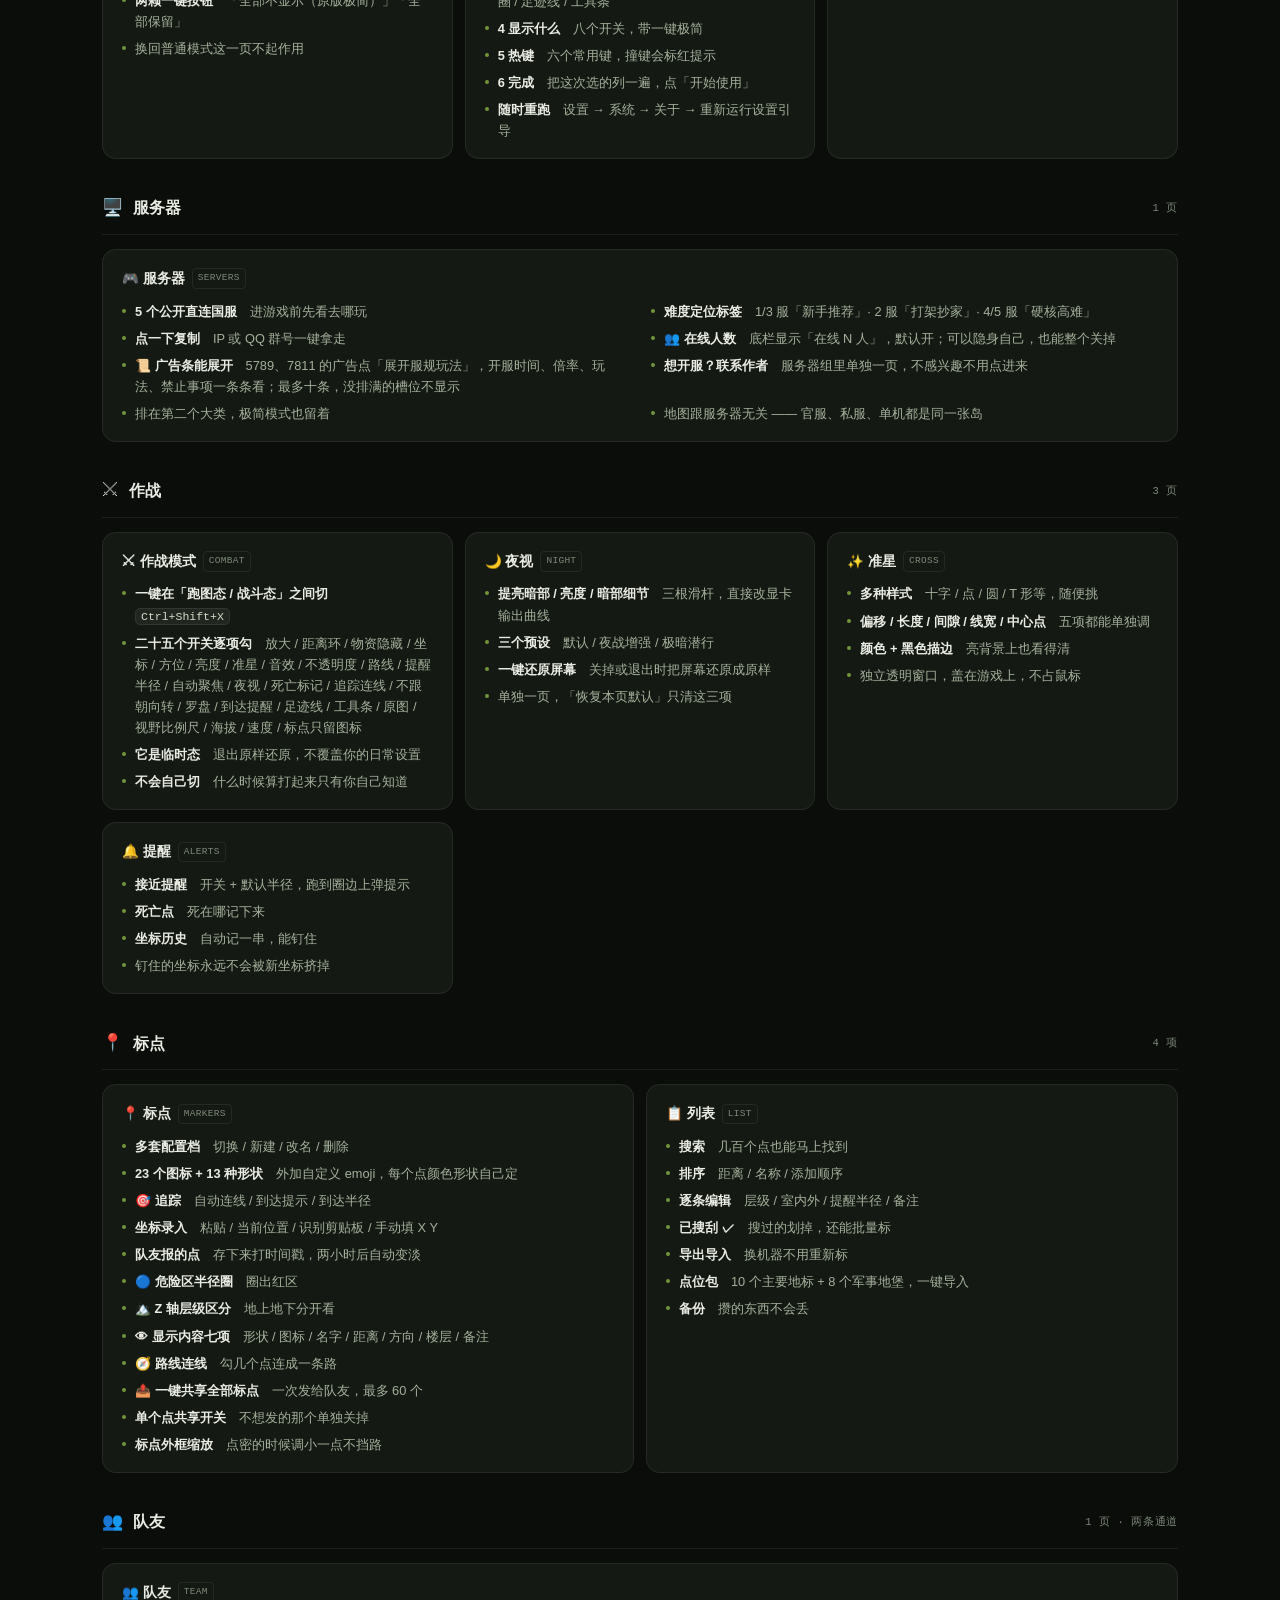
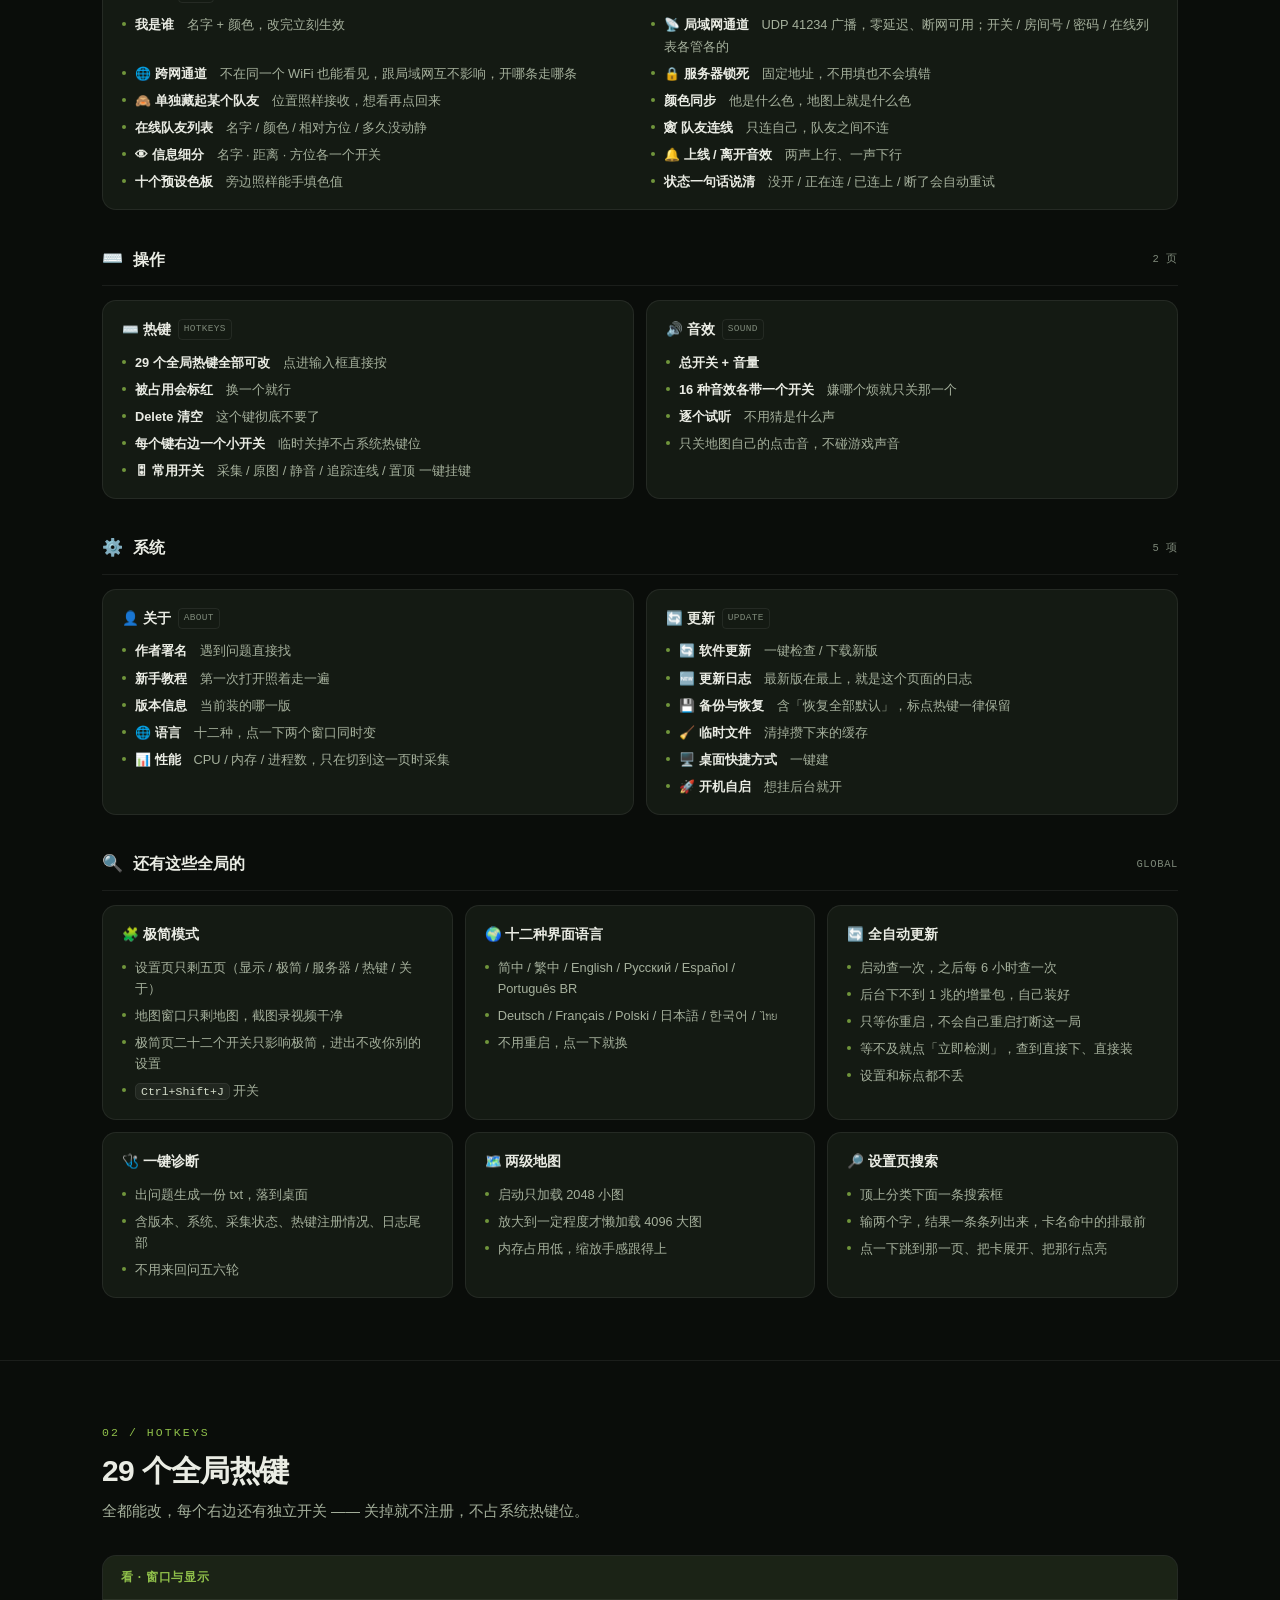
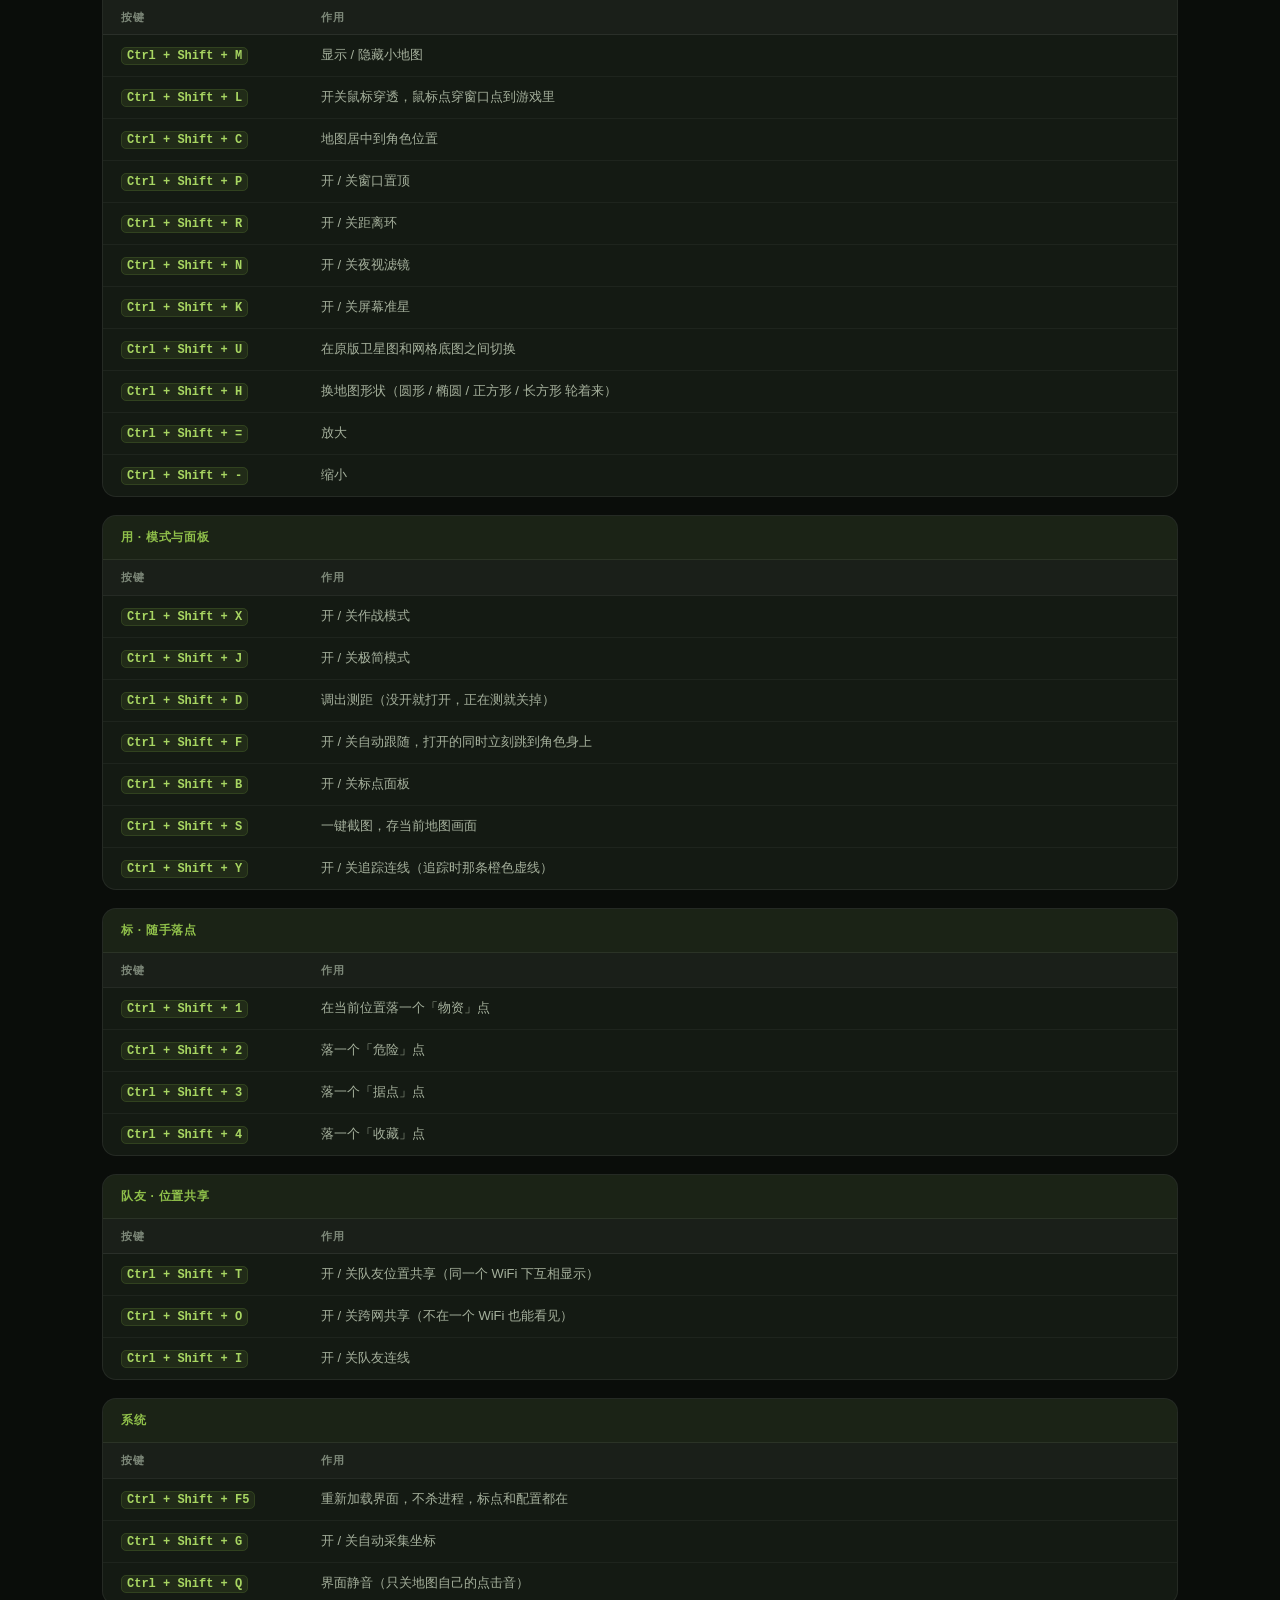
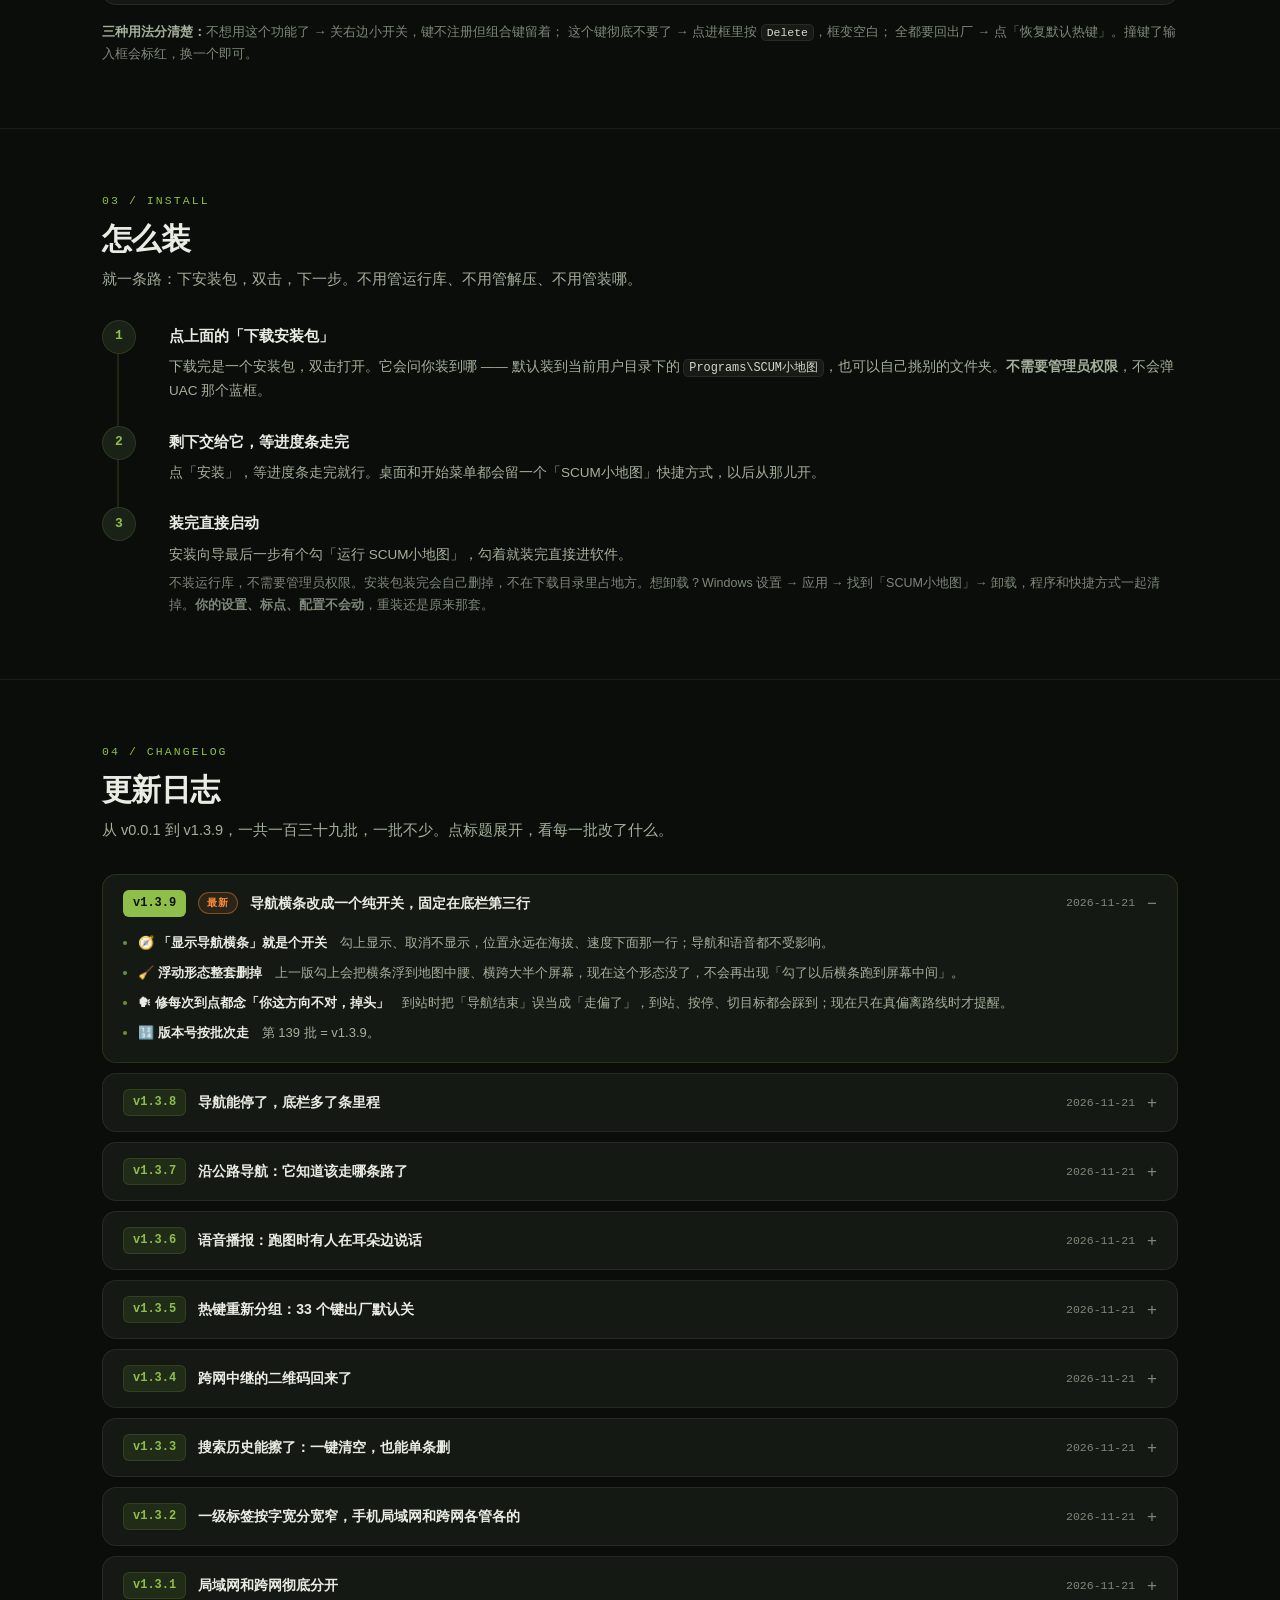
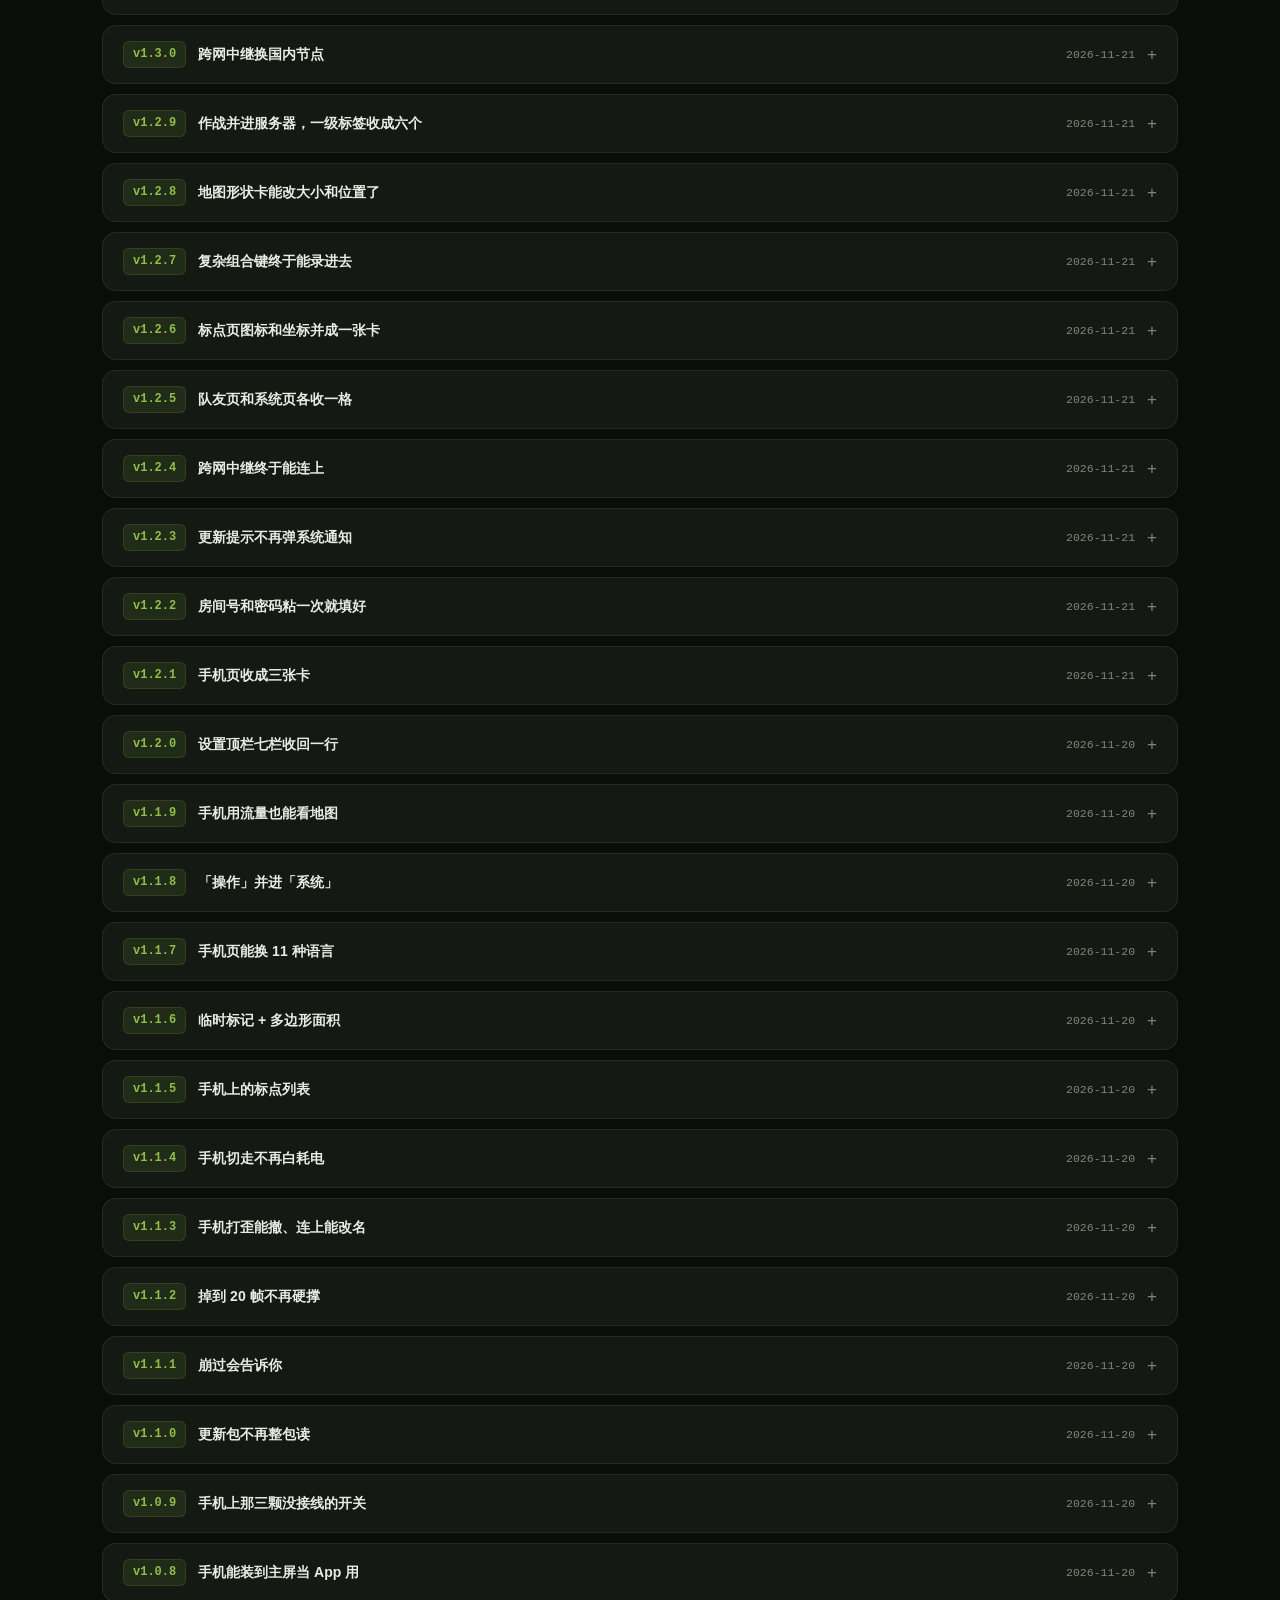
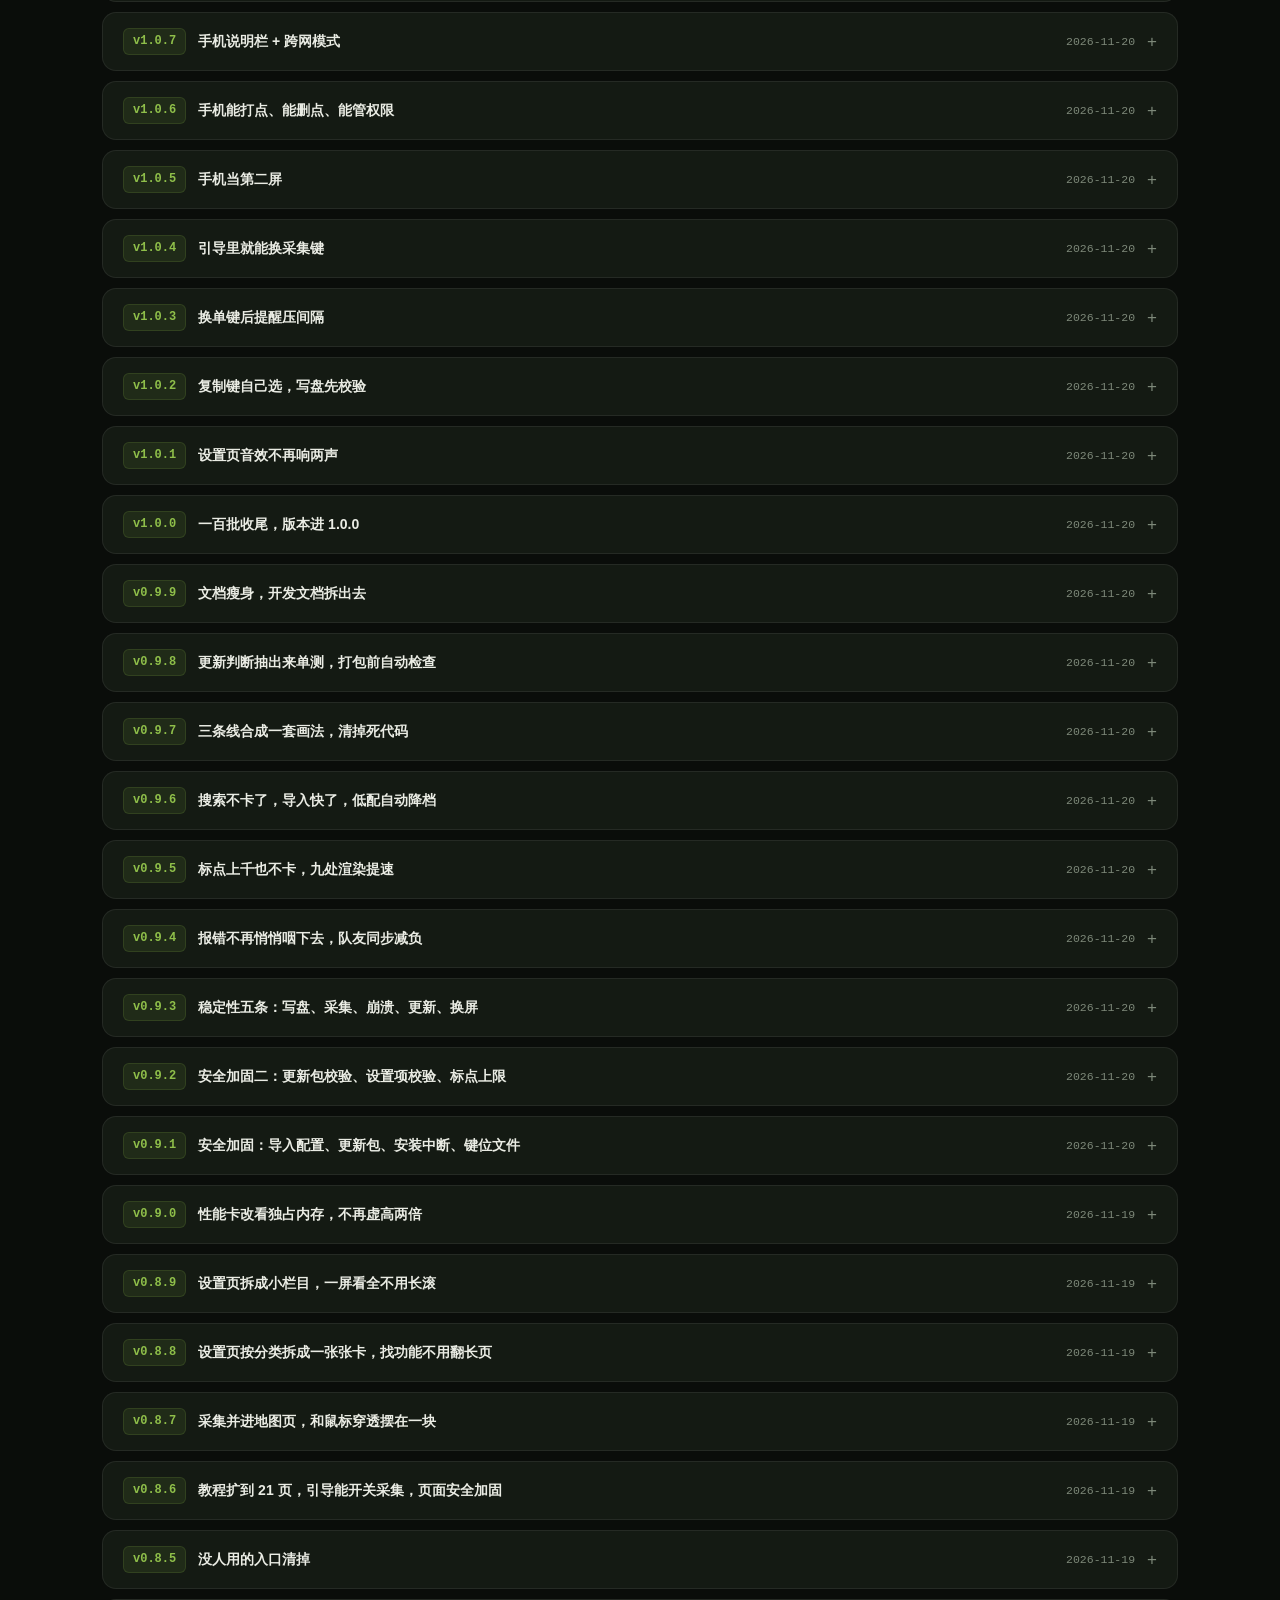
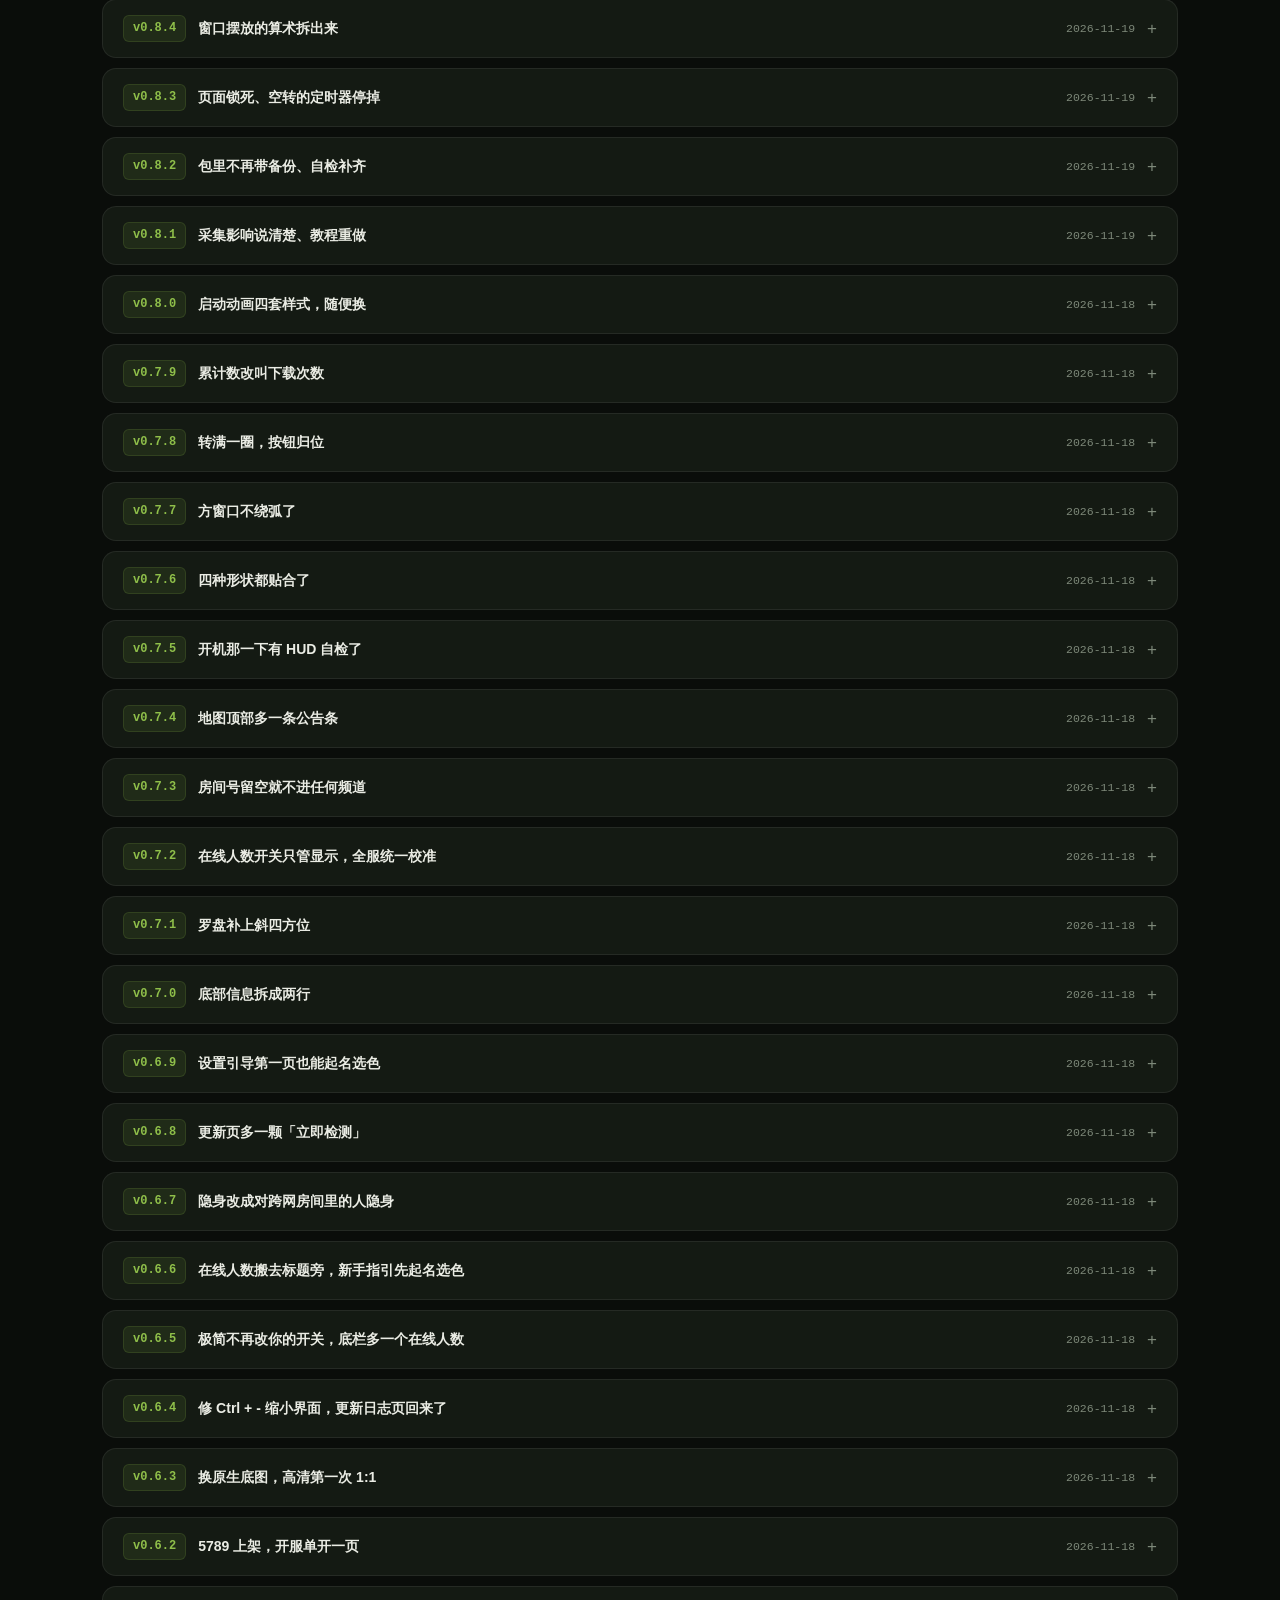
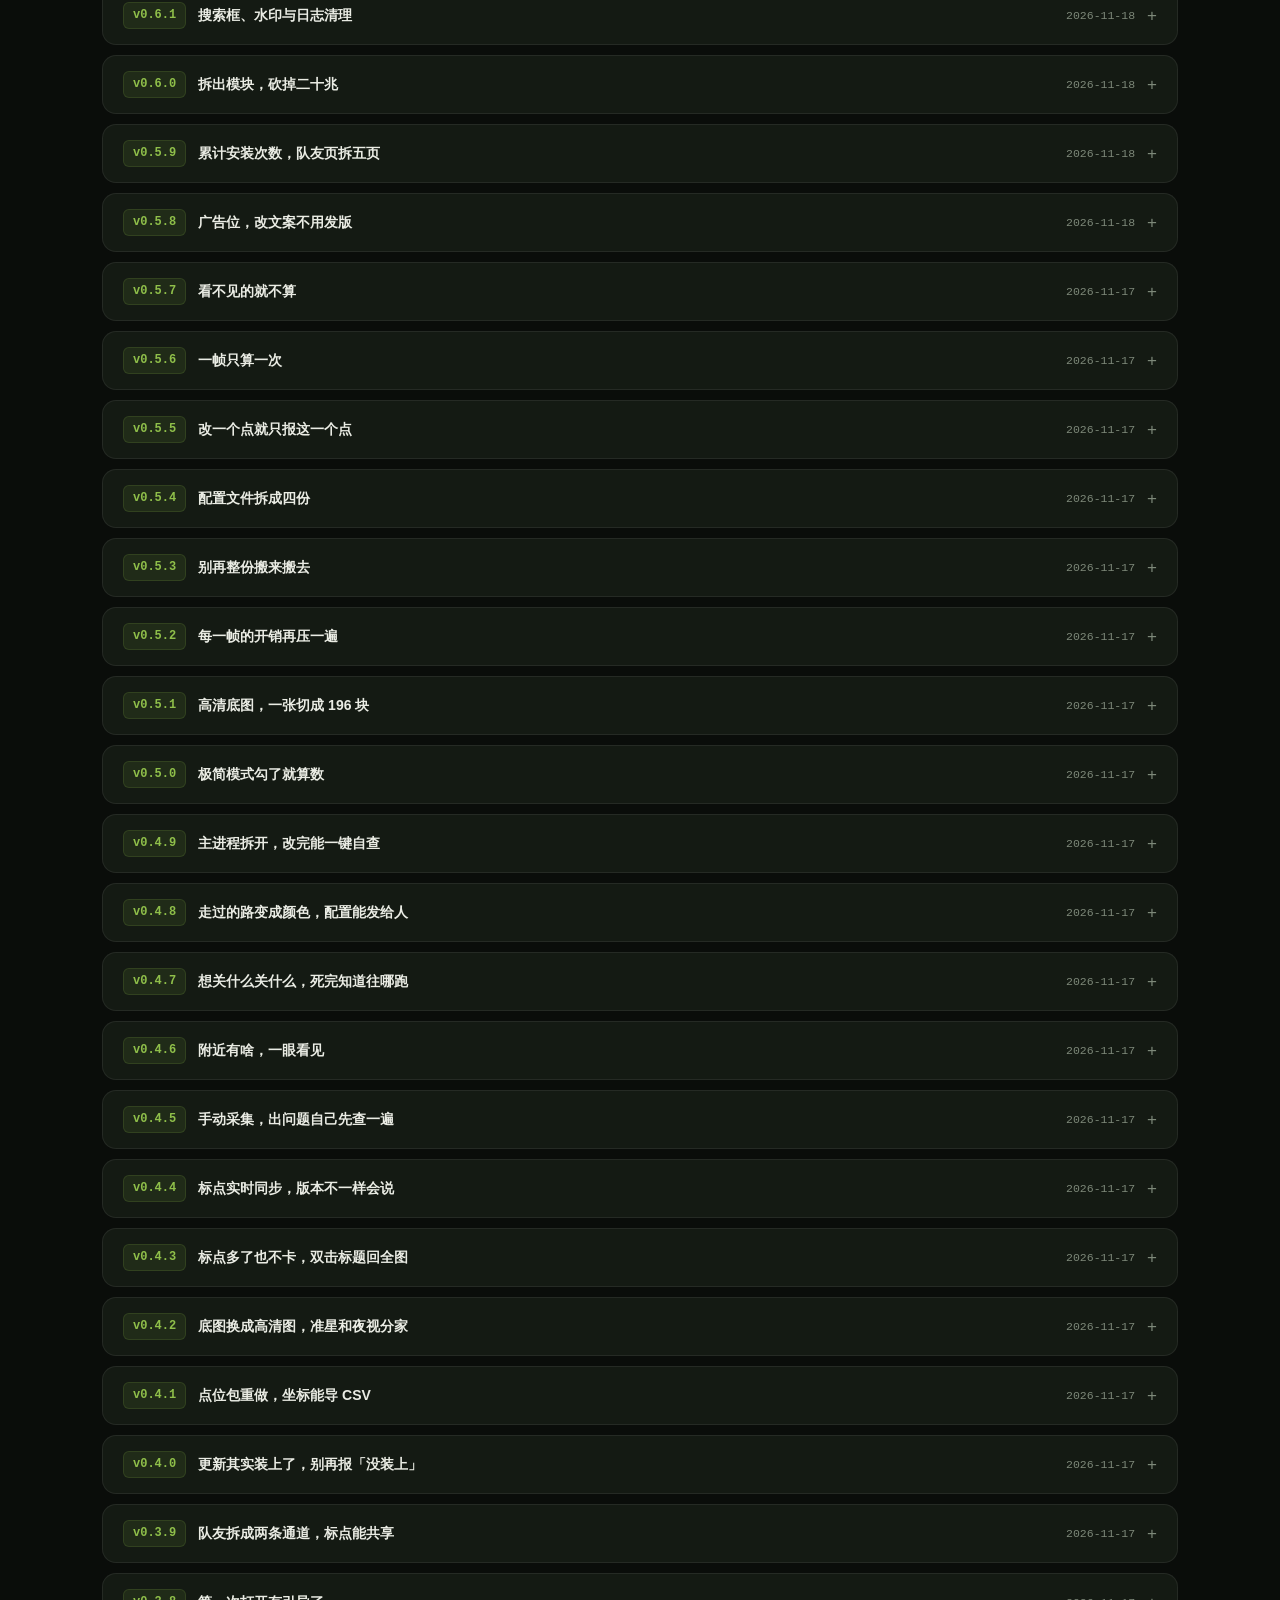
==== commit 35570676: "download page: 优化版上线（index.html）" ====
--- a/docs/index.html
+++ b/docs/index.html
@@ -11,7 +11,7 @@
 <meta property="og:type" content="website">
 <meta property="og:site_name" content="SCUM 小地图">
 <meta property="og:title" content="SCUM 小地图 · 实时雷达，队友在哪一眼看见">
-<meta property="og:description" content="自动读游戏坐标，在屏幕一角画实时雷达。队友位置共享、标点带距离、42 个热键。Windows 10 / 11，免费。">
+<meta property="og:description" content="自动读游戏坐标，在屏幕一角画实时雷达。队友位置共享、标点带距离、47 个热键。Windows 10 / 11，免费。">
 <meta property="og:image" content="og.png">
 <meta property="og:locale" content="zh_CN">
 <meta name="twitter:card" content="summary_large_image">
@@ -22,7 +22,7 @@
 <meta property="og:url" content="https://scumhan.github.io/scum-minimap/">
 <meta name="robots" content="index,follow,max-snippet:-1,max-image-preview:large,max-video-preview:-1">
 <script type="application/ld+json">
-{"@context":"https://schema.org","@type":"SoftwareApplication","name":"SCUM 小地图","alternateName":"SCUM Minimap","applicationCategory":"GameApplication","applicationSubCategory":"Game Utility","operatingSystem":"Windows 10, Windows 11","softwareVersion":"1.3.4","fileSize":"114MB","inLanguage":"zh-CN","datePublished":"2026-11-21","description":"SCUM 小地图：自动读游戏坐标，在屏幕一角画实时雷达，支持队友位置共享、标点追踪、28 个热键。","offers":{"@type":"Offer","price":"0","priceCurrency":"CNY","availability":"https://schema.org/InStock"}}
+{"@context":"https://schema.org","@type":"SoftwareApplication","name":"SCUM 小地图","alternateName":"SCUM Minimap","applicationCategory":"GameApplication","applicationSubCategory":"Game Utility","operatingSystem":"Windows 10, Windows 11","softwareVersion":"1.3.9","fileSize":"118MB","inLanguage":"zh-CN","datePublished":"2026-11-21","description":"SCUM 小地图：自动读游戏坐标，在屏幕一角画实时雷达，支持队友位置共享、标点追踪、28 个热键。","offers":{"@type":"Offer","price":"0","priceCurrency":"CNY","availability":"https://schema.org/InStock"}}
 </script>
 <script type="application/ld+json">
 {"@context":"https://schema.org","@type":"FAQPage","mainEntity":[
@@ -645,7 +645,7 @@
       <a href="#changelog">更新日志</a>
       <a href="#faq">问题</a>
     </nav>
-    <button class="mini" id="dlTop" type="button">下载 <span data-ver>v1.3.4</span></button>
+    <button class="mini" id="dlTop" type="button">下载 <span data-ver>v1.3.9</span></button>
     <button class="menu-btn" id="menuBtn" type="button" aria-expanded="false" aria-controls="tnav" aria-label="打开页面目录">目录</button>
   </div>
 </div>
@@ -653,7 +653,7 @@
 <header class="hero">
   <div class="wrap hero-grid">
     <div class="hero-copy">
-      <a class="badge" href="#changelog" title="看这一版改了什么"><i></i> <span data-ver>v1.3.4</span> <s>·</s> <span data-date>2026-11-21</span> <s>·</s> 已上线 <em class="badge-more">改了什么 →</em></a>
+      <a class="badge" href="#changelog" title="看这一版改了什么"><i></i> <span data-ver>v1.3.9</span> <s>·</s> <span data-date>2026-11-21</span> <s>·</s> 已上线 <em class="badge-more">改了什么 →</em></a>
       <h1>SCUM <em>小地图</em><small>Real-time tactical radar</small></h1>
       <p class="lede">
         自动读游戏坐标，在屏幕上画一个实时雷达。<br>
@@ -663,7 +663,7 @@
         <span>不读内存</span><span>不注入游戏</span><span>不改游戏文件</span><span>不上传存档</span>
       </p>
       <div class="cta">
-        <button class="btn btn-main" id="dlSetup" type="button"><span>⚡ 下载安装包（推荐）<span class="btn-sub"><span data-ver>v1.3.4</span> · <span data-size>114 MB</span> · Win10/11</span></span></button>
+        <button class="btn btn-main" id="dlSetup" type="button"><span>⚡ 下载安装包（推荐）<span class="btn-sub"><span data-ver>v1.3.9</span> · <span data-size>118 MB</span> · Win10/11</span></span></button>
         <button class="btn btn-ghost" id="dlMirror" type="button"><span>🚀 国内加速下载<span class="btn-sub">备用线路 · 同一个包</span></span></button>
       </div>
       <p class="site-url">本站地址 <code>scumhan.github.io/scum-minimap</code> · 收藏这一页，更新都在这</p>
@@ -856,8 +856,8 @@
   <div class="wrap">
     <div class="sec-head rv">
       <span class="sec-no">01 / FEATURES</span>
-      <h2><span data-ver>v1.3.4</span> 全部功能</h2>
-      <p class="sec-sub">六大类、二十九个设置分页、八十九张卡片，全在这里。每一项都能单独开关，改完当场生效，没有「保存」按钮。</p>
+      <h2><span data-ver>v1.3.9</span> 全部功能</h2>
+      <p class="sec-sub">六大类、三十个设置分页、九十二张卡片，全在这里。每一项都能单独开关，改完当场生效，没有「保存」按钮。</p>
     </div>
 
     <!-- 🗺️ 地图 -->
@@ -1290,14 +1290,92 @@
     <div class="sec-head rv">
       <span class="sec-no">04 / CHANGELOG</span>
       <h2>更新日志</h2>
-      <p class="sec-sub">从 v0.0.1 到 <span data-ver>v1.3.4</span>，一共一百三十四批，一批不少。点标题展开，看每一批改了什么。</p>
+      <p class="sec-sub">从 v0.0.1 到 <span data-ver>v1.3.9</span>，一共一百三十九批，一批不少。点标题展开，看每一批改了什么。</p>
     </div>
 
     <div class="rv">
             <details class="cl-item now" open>
               <summary>
+                <span class="clv">v1.3.9</span>
+                <span class="clnew">最新</span>
+                <span class="clt">导航横条改成一个纯开关，固定在底栏第三行</span>
+                <span class="cld">2026-11-21</span>
+        </summary>
+              <div class="cl-body">
+                <ul>
+                  <li><b>🧭 「显示导航横条」就是个开关</b>　勾上显示、取消不显示，位置永远在海拔、速度下面那一行；导航和语音都不受影响。</li>
+                  <li><b>🧹 浮动形态整套删掉</b>　上一版勾上会把横条浮到地图中腰、横跨大半个屏幕，现在这个形态没了，不会再出现「勾了以后横条跑到屏幕中间」。</li>
+                  <li><b>🗣 修每次到点都念「你这方向不对，掉头」</b>　到站时把「导航结束」误当成「走偏了」，到站、按停、切目标都会踩到；现在只在真偏离路线时才提醒。</li>
+                  <li><b>🔢 版本号按批次走</b>　第 139 批 = v1.3.9。</li>
+                </ul>
+              </div>
+            </details>
+            <details class="cl-item">
+              <summary>
+                <span class="clv">v1.3.8</span>
+                <span class="clt">导航能停了，底栏多了条里程</span>
+                <span class="cld">2026-11-21</span>
+        </summary>
+              <div class="cl-body">
+                <ul>
+                  <li><b>📌 没单独发版</b>　这批的改动跟着 v1.3.9 一起发出去，没有单独的安装包，装 1.3.9 或更新的版本就都有了。</li>
+                  <li><b>🛑 导航能停了</b>　右键那个点、标点列表里那颗 ✕、热键 Ctrl+Alt+D，三个地方都能停。</li>
+                  <li><b>📊 导航小条</b>　底栏第三行挂一条「🧭 目标 · 还有 333m」，一行显示完，不省略不折行。</li>
+                  <li><b>🧭 设置里多了一页「导航」</b>　沿公路走、地图上画出路线、导航横条三样挪到一页。</li>
+                  <li><b>🗣 修「跑错路了，重新规划」从没响过</b>　拿当前里程跟上一帧比，永远到不了门槛；改成每 3 秒跟快照比。</li>
+                  <li><b>🔪 修顶部标签 hover 被切一条</b>　overflow 改成 visible，上浮和光晕都不再被裁。</li>
+                </ul>
+              </div>
+            </details>
+            <details class="cl-item">
+              <summary>
+                <span class="clv">v1.3.7</span>
+                <span class="clt">沿公路导航：它知道该走哪条路了</span>
+                <span class="cld">2026-11-21</span>
+        </summary>
+              <div class="cl-body">
+                <ul>
+                  <li><b>📌 没单独发版</b>　这批的改动跟着 v1.3.9 一起发出去，没有单独的安装包，装 1.3.9 或更新的版本就都有了。</li>
+                  <li><b>🛣 沿公路导航</b>　读地图上的公路算一条贴路的线，青色实线，拐点打小点；三条实测路线全程贴在主干道上。</li>
+                  <li><b>🧭 标点列表每行多了个 🧭</b>　⌖ 是挪过去看看，🧭 是算条路带你走；右键标点也有「🧭 去这里」。</li>
+                  <li><b>🗣 转向播报改成「拐点制」</b>　前方 300 米 / 100 米 / 现在右转，同一个拐点只报一次。</li>
+                  <li><b>📏 剩余距离改成沿路里程</b>　不再拿直线距离糊弄人。</li>
+                </ul>
+              </div>
+            </details>
+            <details class="cl-item">
+              <summary>
+                <span class="clv">v1.3.6</span>
+                <span class="clt">语音播报：跑图时有人在耳朵边说话</span>
+                <span class="cld">2026-11-21</span>
+        </summary>
+              <div class="cl-body">
+                <ul>
+                  <li><b>📌 没单独发版</b>　这批的改动跟着 v1.3.9 一起发出去，没有单独的安装包，装 1.3.9 或更新的版本就都有了。</li>
+                  <li><b>🗣 语音播报</b>　开始导航、还有多远、该转弯了、到了、死了、队友倒了……一共 255 句，全是提前录好的 mp3，不联网。</li>
+                  <li><b>🎧 音色包系统</b>　内置「毒舌老哥」，以后新音色下到用户目录，不动安装包。</li>
+                  <li><b>⌨️ 三个新热键</b>　Ctrl+Alt+V 开关语音、Ctrl+Alt+S 试听、Ctrl+Alt+X 换音色，出厂默认关。</li>
+                </ul>
+              </div>
+            </details>
+            <details class="cl-item">
+              <summary>
+                <span class="clv">v1.3.5</span>
+                <span class="clt">热键重新分组：33 个键出厂默认关</span>
+                <span class="cld">2026-11-21</span>
+        </summary>
+              <div class="cl-body">
+                <ul>
+                  <li><b>📌 没单独发版</b>　这批的改动跟着 v1.3.9 一起发出去，没有单独的安装包，装 1.3.9 或更新的版本就都有了。</li>
+                  <li><b>📡 采集开关搬到「⌨️ 全局热键」</b>　Ctrl + Shift + G，跟显示 / 穿透 / 准星排在一起。</li>
+                  <li><b>⚡ 快捷操作 / 🎛 常用开关 出厂默认全关</b>　33 个贴着游戏原生按键的键不再抢键，要用哪个自己去设置页点开。</li>
+                  <li><b>↺ 「恢复默认热键」跟着新默认走</b>　恢复后只开全局热键那 9 个。</li>
+                </ul>
+              </div>
+            </details>
+            <details class="cl-item">
+              <summary>
                 <span class="clv">v1.3.4</span>
-                <span class="clnew">最新</span>
                 <span class="clt">跨网中继的二维码回来了</span>
                 <span class="cld">2026-11-21</span>
         </summary>
@@ -3696,7 +3774,7 @@
   <div class="wrap">
     <div class="foot-grid">
       <p>作者 <b>韩老魔</b> · QQ <a href="https://wpa.qq.com/msgrd?v=3&amp;uin=3182380548&amp;site=qq&amp;menu=yes" target="_blank" rel="noopener noreferrer">3182380548</a> · 邮箱 <b>3182380548@qq.com</b></p>
-      <p>当前版本 <b data-ver>v1.3.4</b> · <span data-date>2026-11-21</span></p>
+      <p>当前版本 <b data-ver>v1.3.9</b> · <span data-date>2026-11-21</span></p>
     </div>
     <p class="fine">
       完全免费、无内购、无弹窗骚扰，作者无偿分享给 SCUM 玩家。不收钱、不注册、不上传你的存档。坐标来自游戏自带的「复制位置」功能，程序不读内存、不注入、不改游戏文件。
@@ -3713,11 +3791,11 @@
      发版只改这一段（或跑 scripts/bump_download.js 自动改）
      ══════════════════════════════════════════════════════════ */
   var CFG = {
-    ver:    '1.3.4',
+    ver:    '1.3.9',
     date:   '2026-11-21',
-    size:   119789832,
-    count:  1128,
-    sha256: 'eff51cd24fa7655f6eb2f0cb2e05ee130ba18f6d9877c628baaee5a8807ee141'
+    size:   123275487,
+    count:  1306,
+    sha256: '4733940eef3158a16c95a33a7f523873e0b63a2439cef7d23551b70d0986cf0e'
   };
 
   /* 域名与文件名不写明文 */
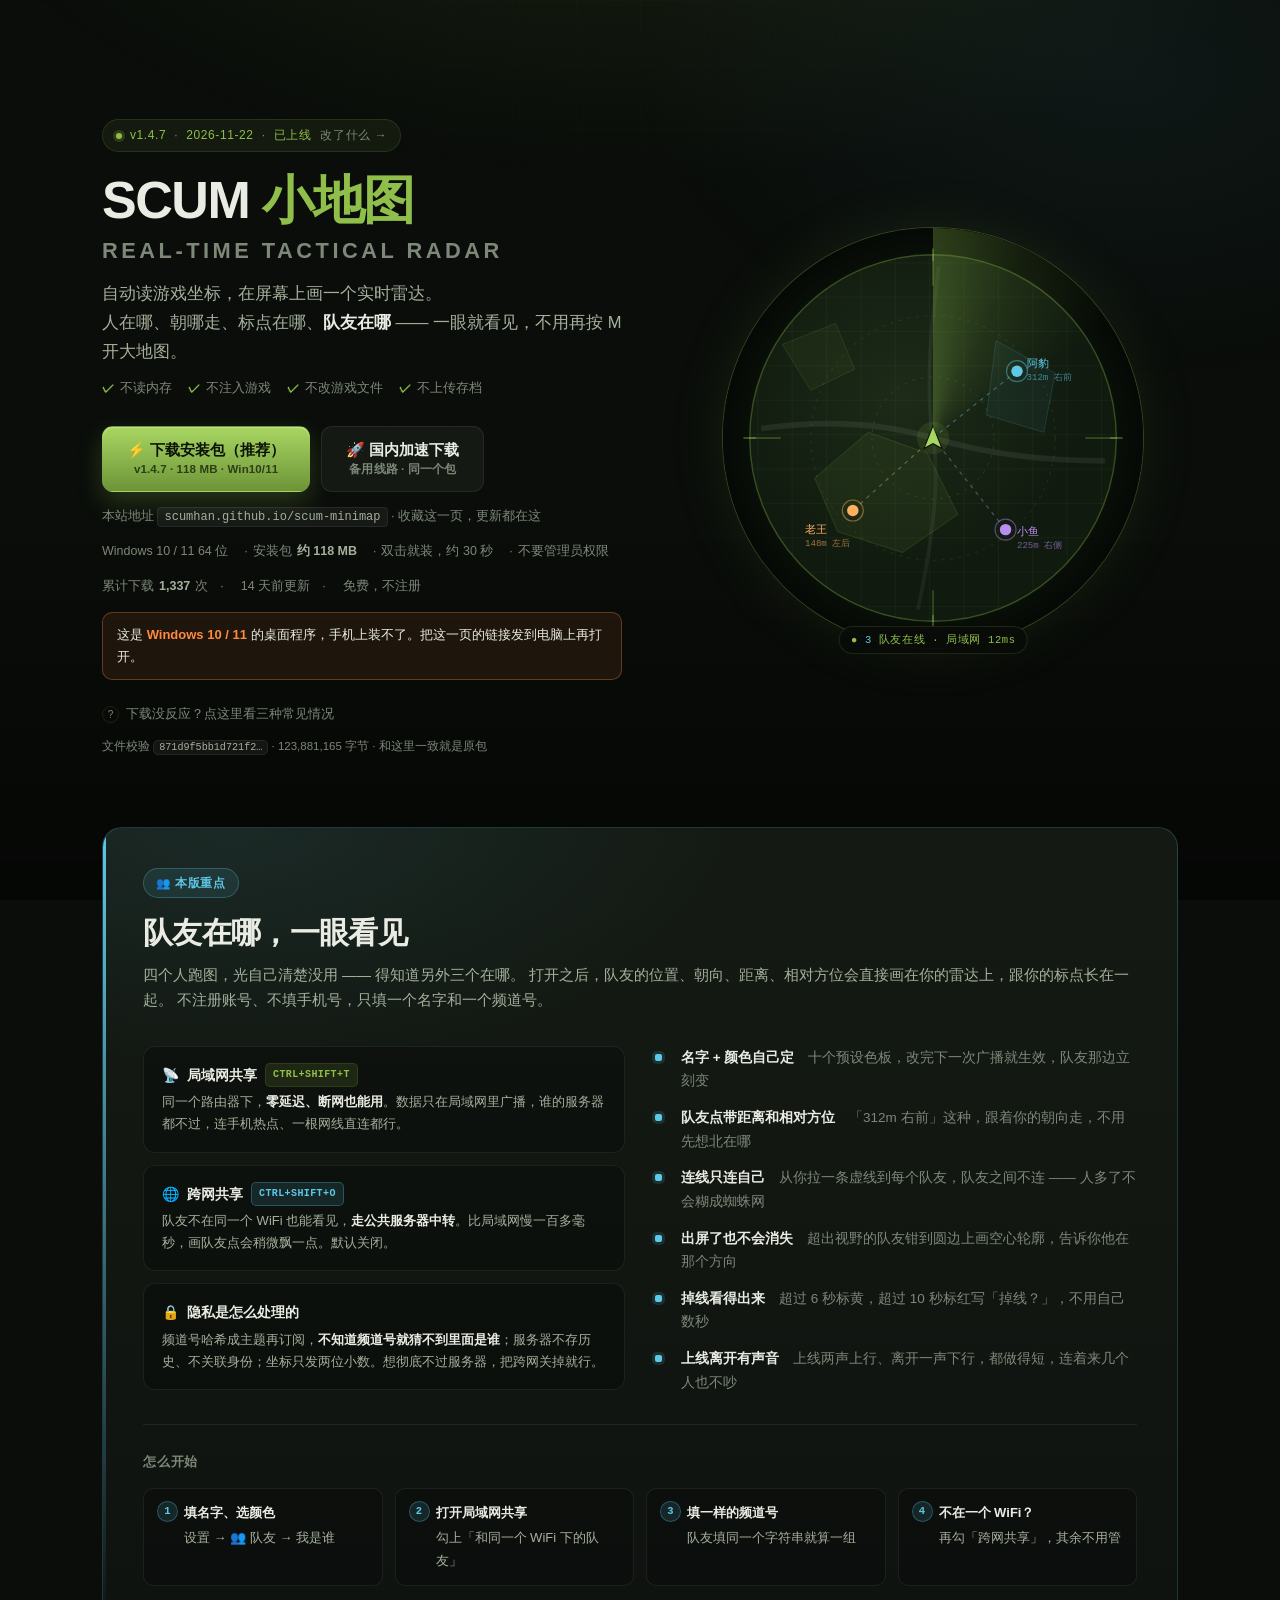
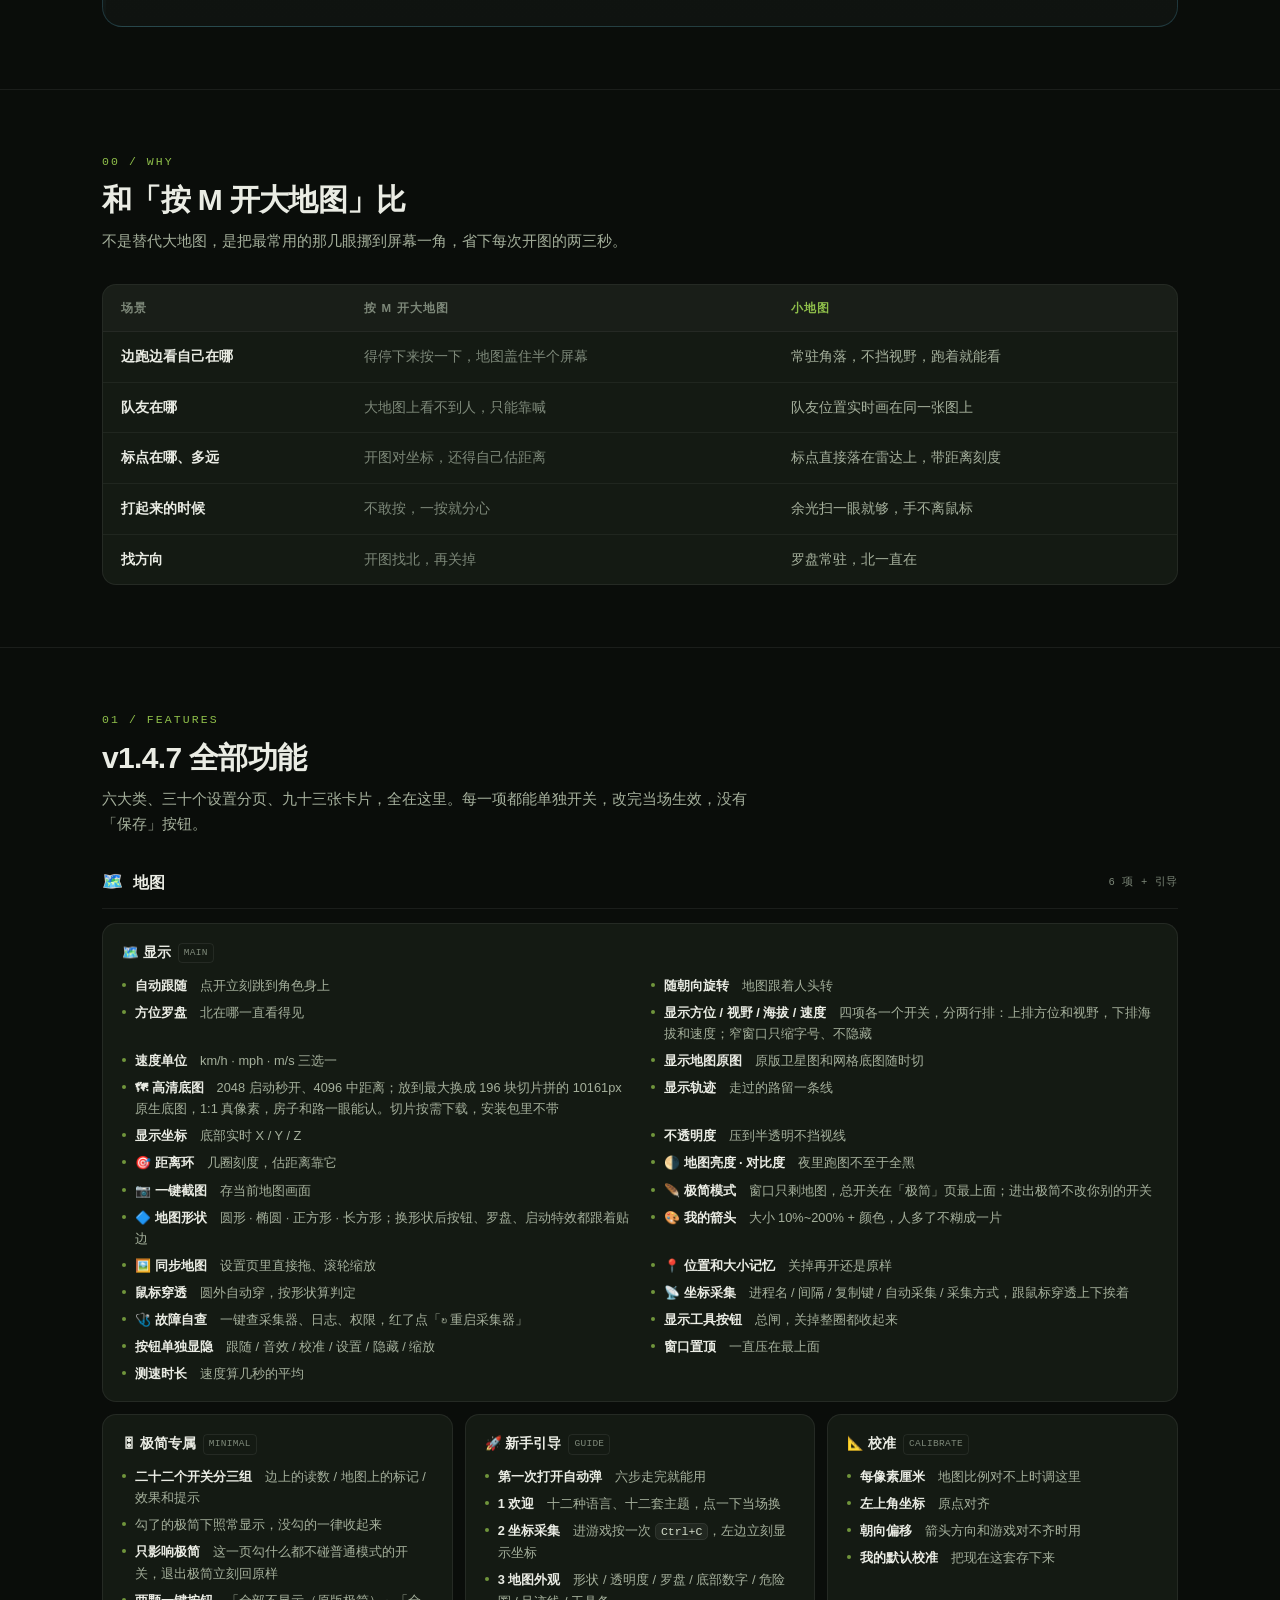
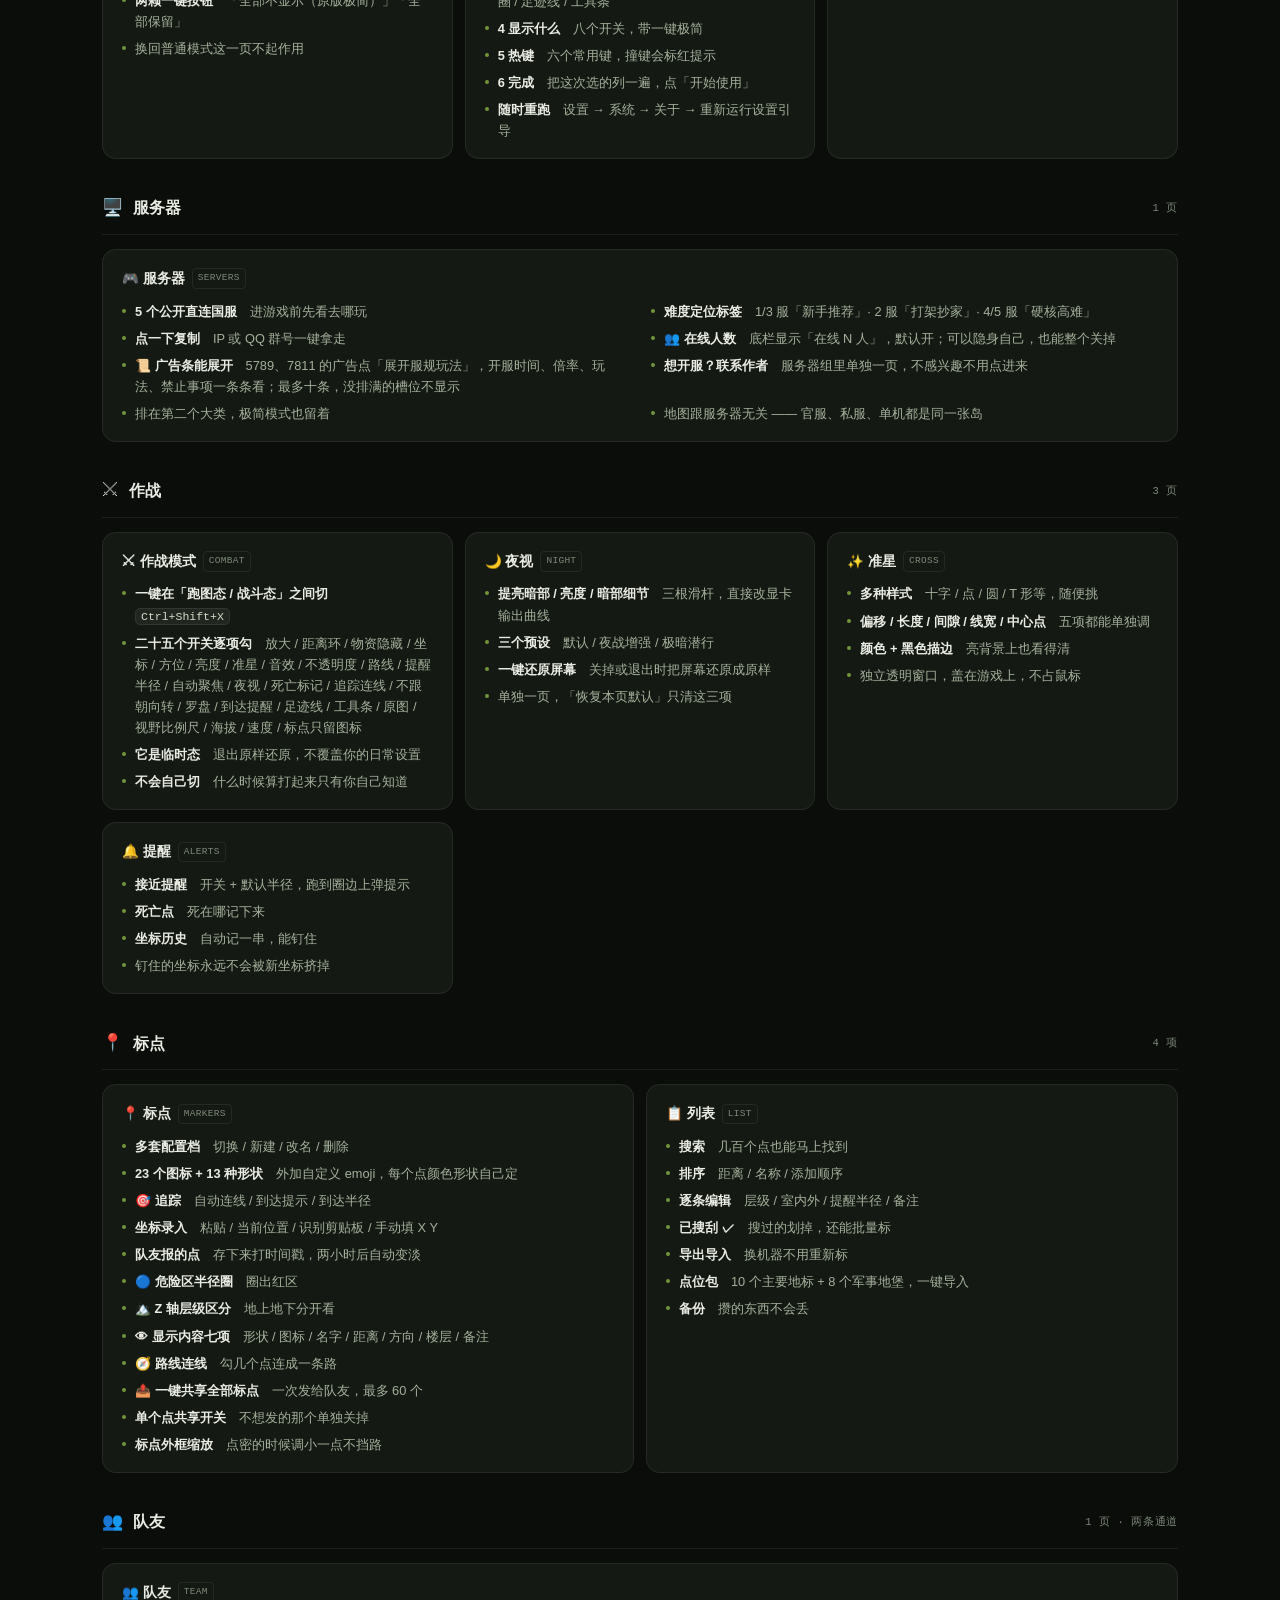
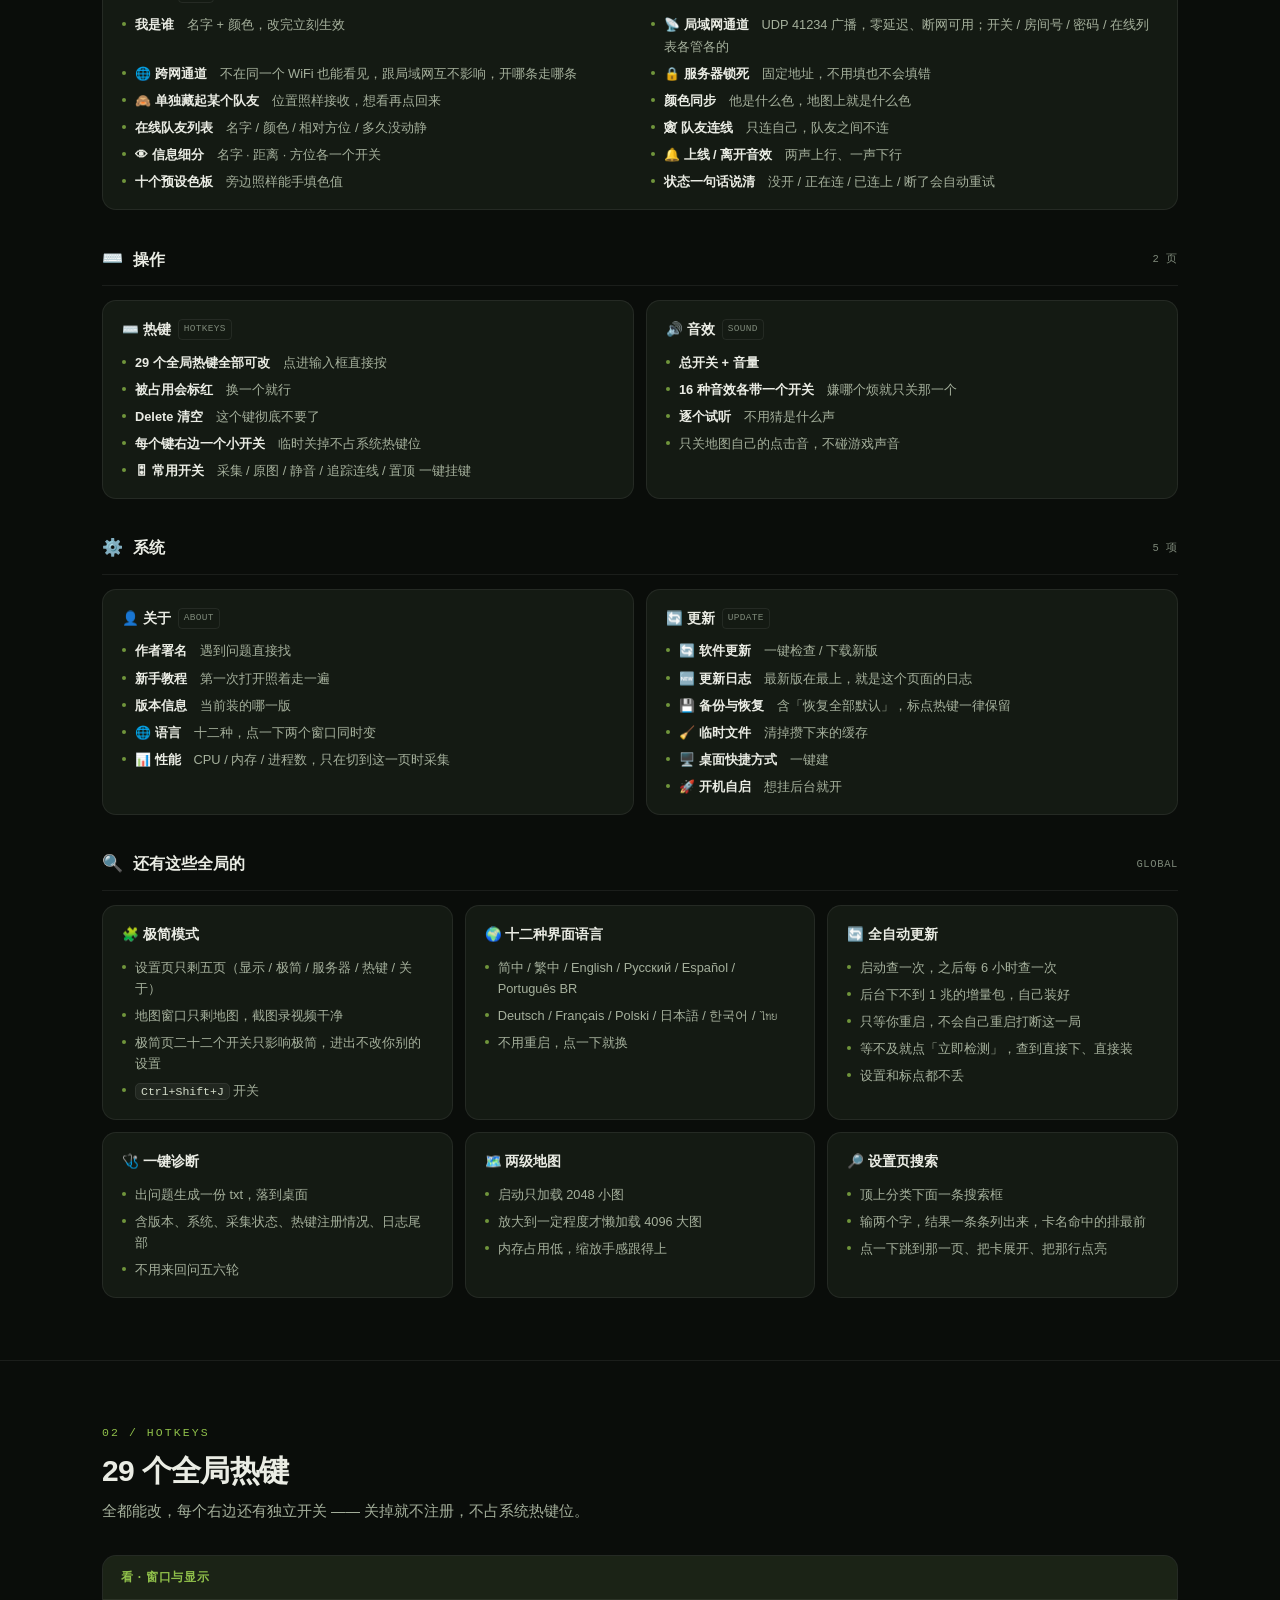
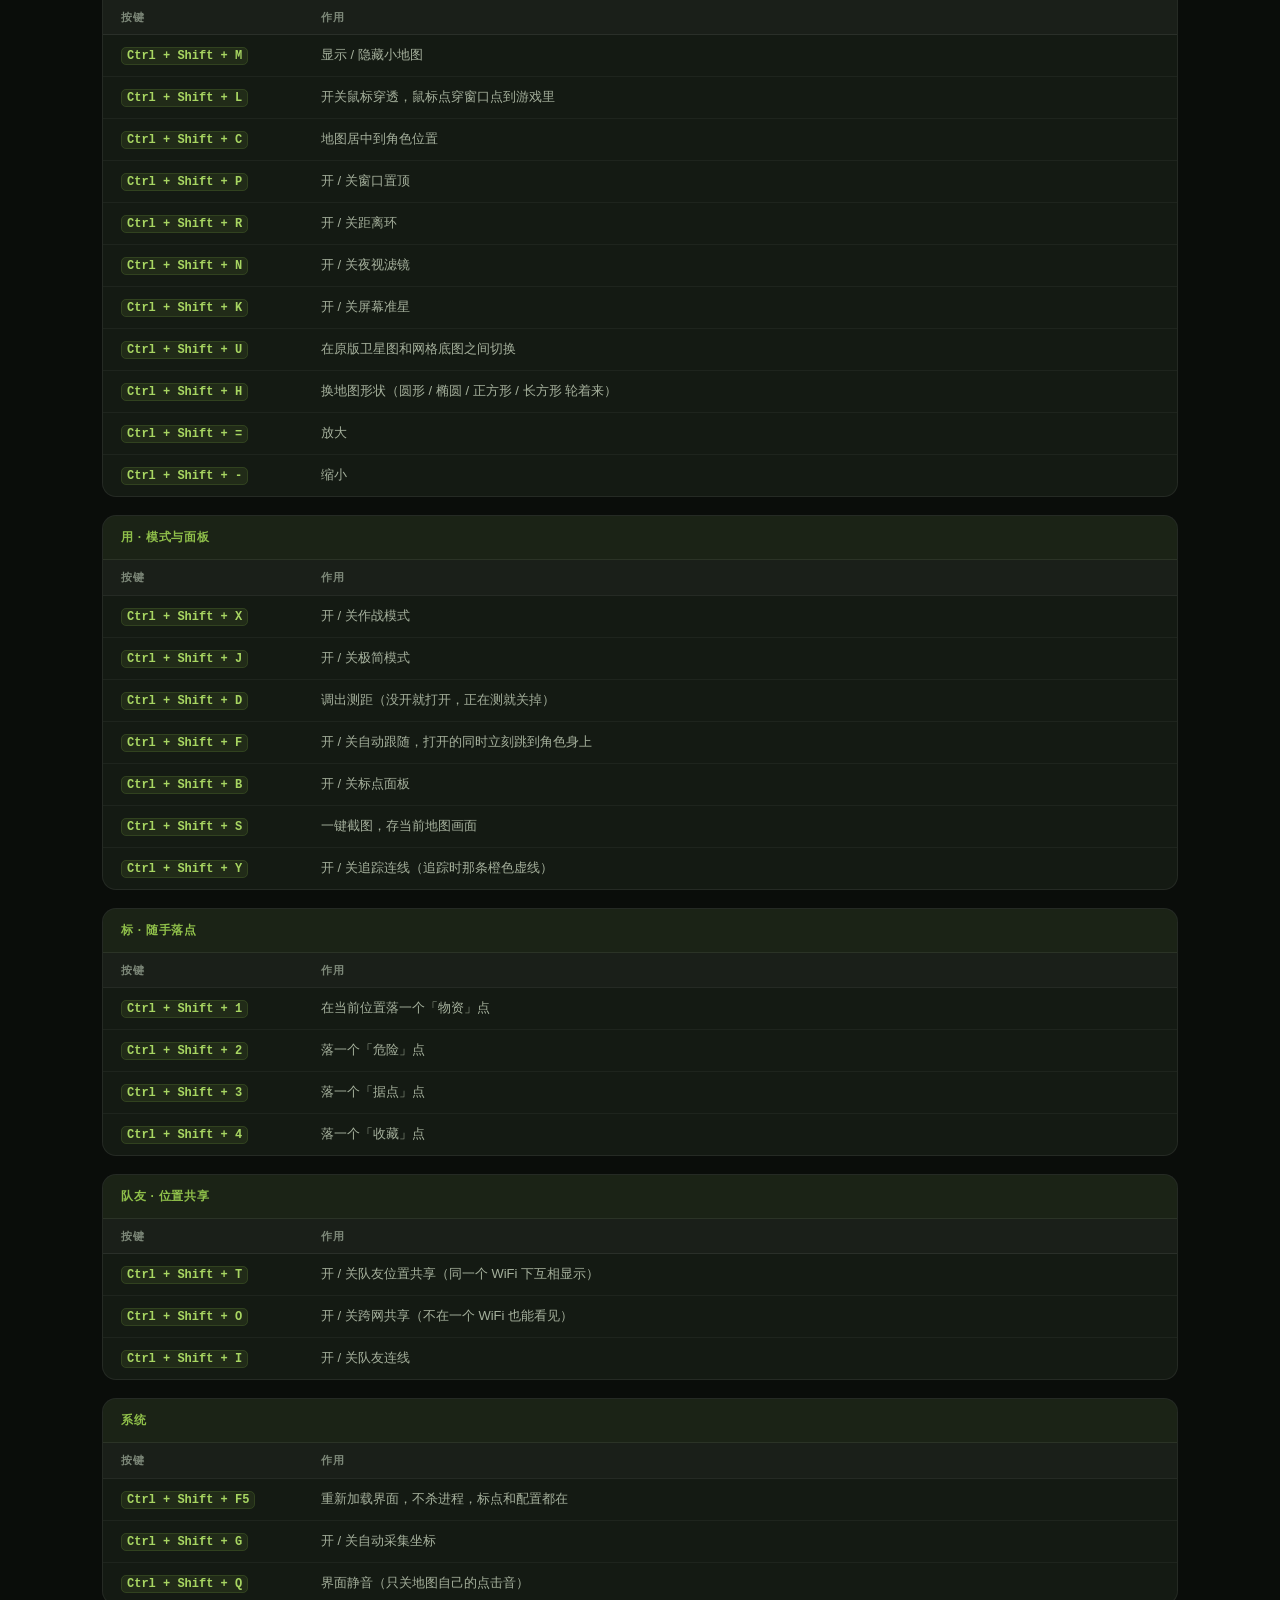
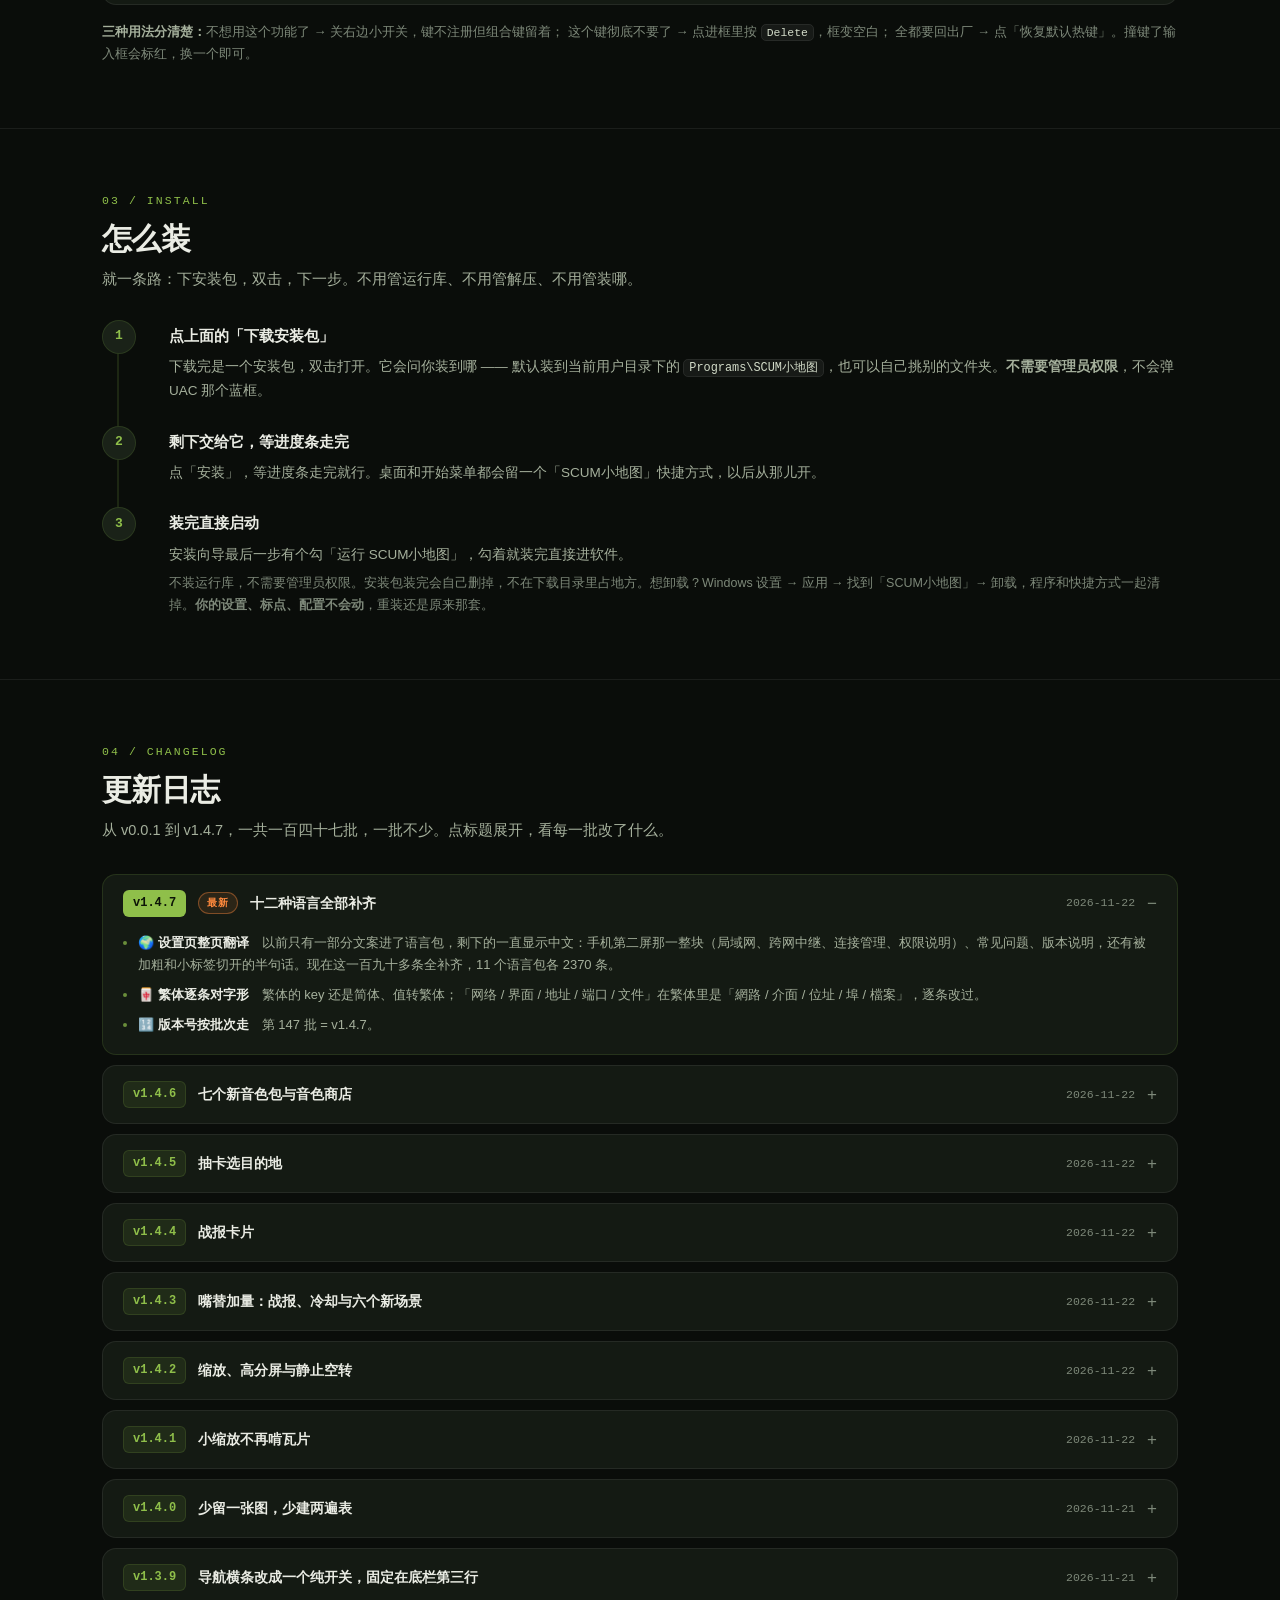
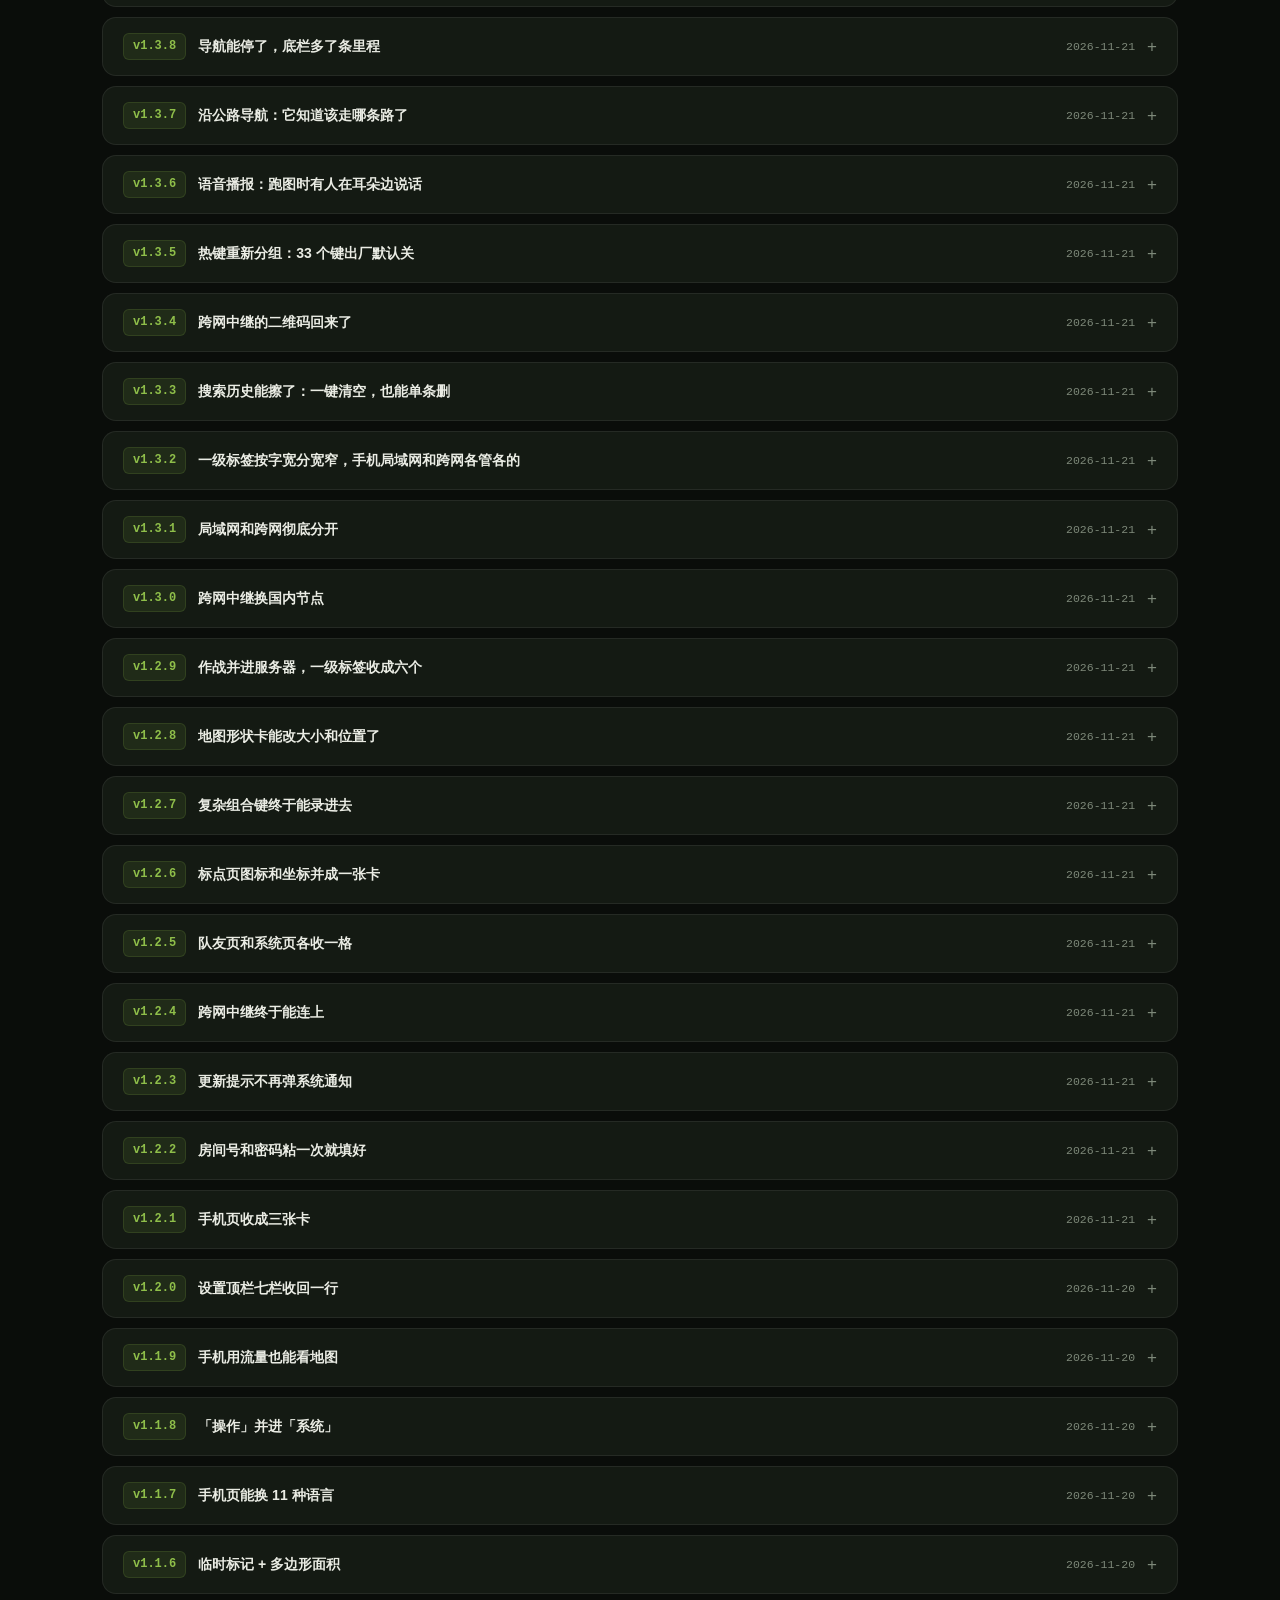
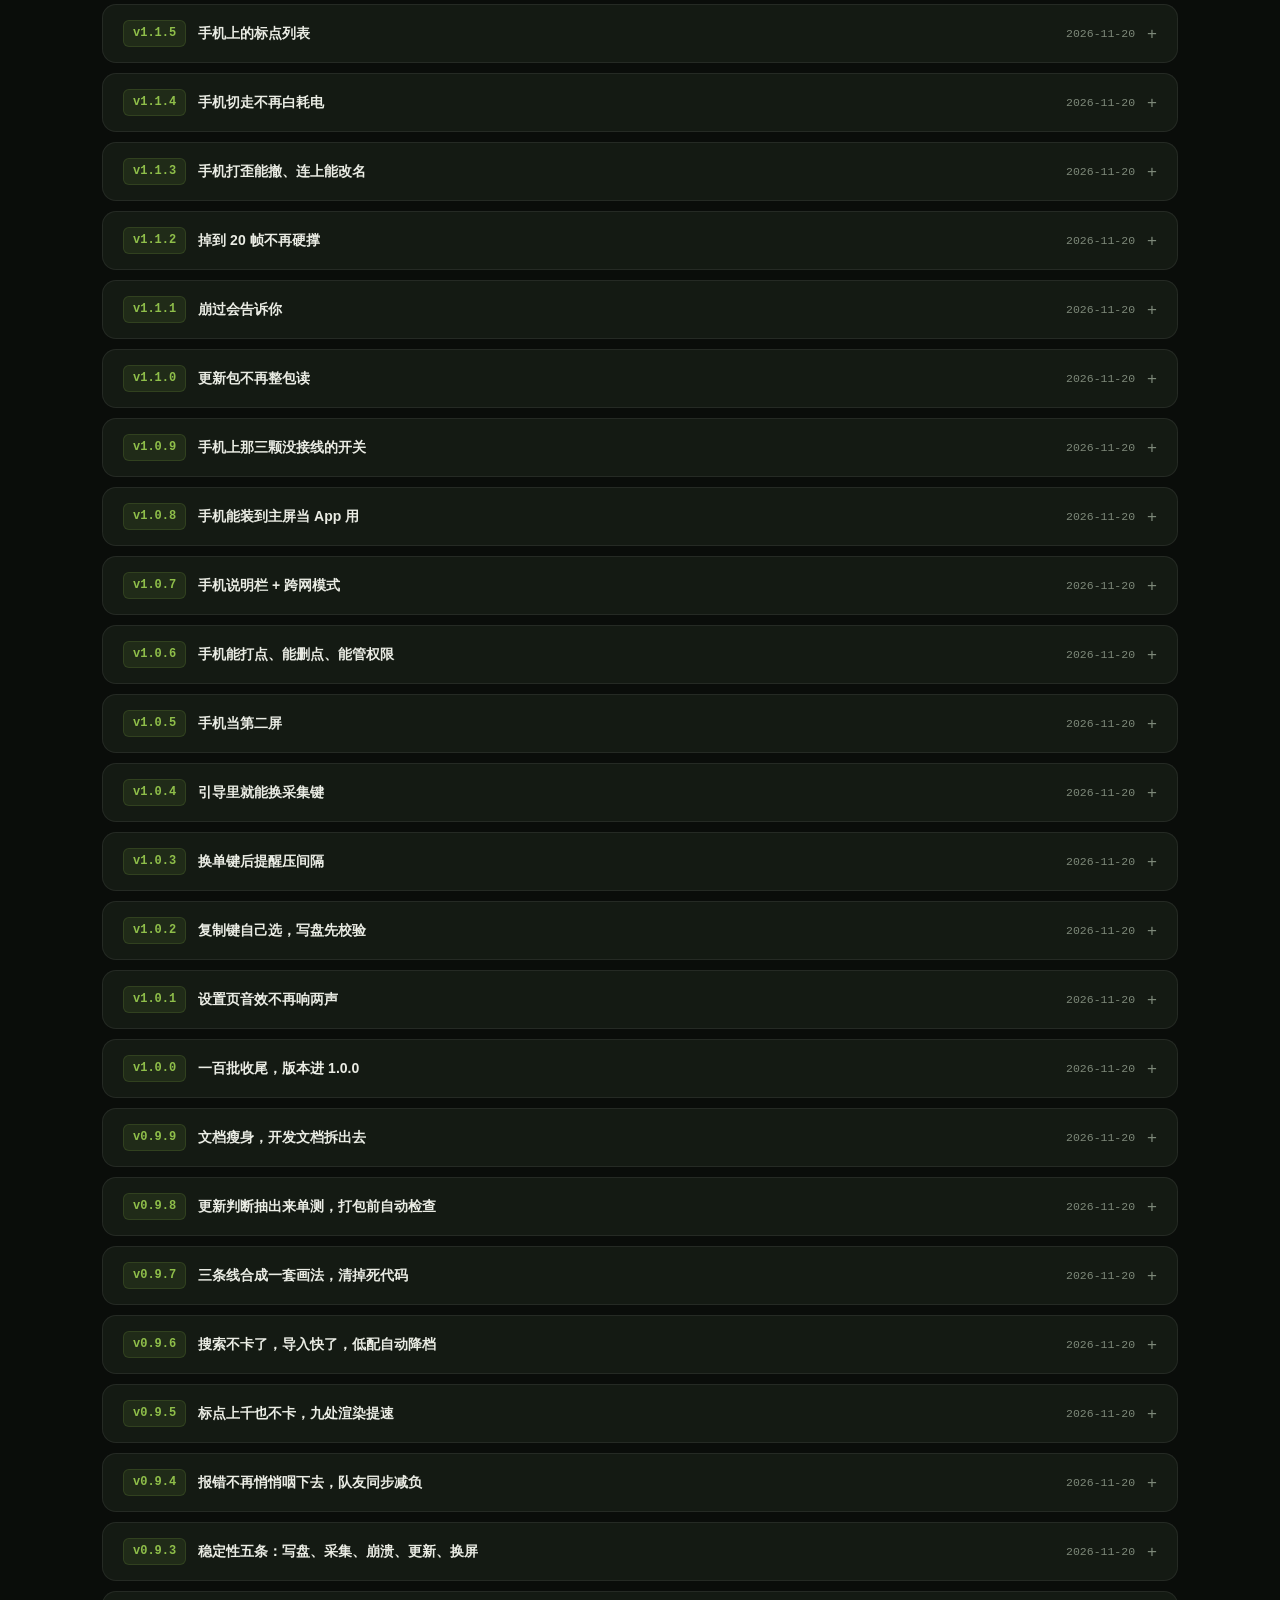
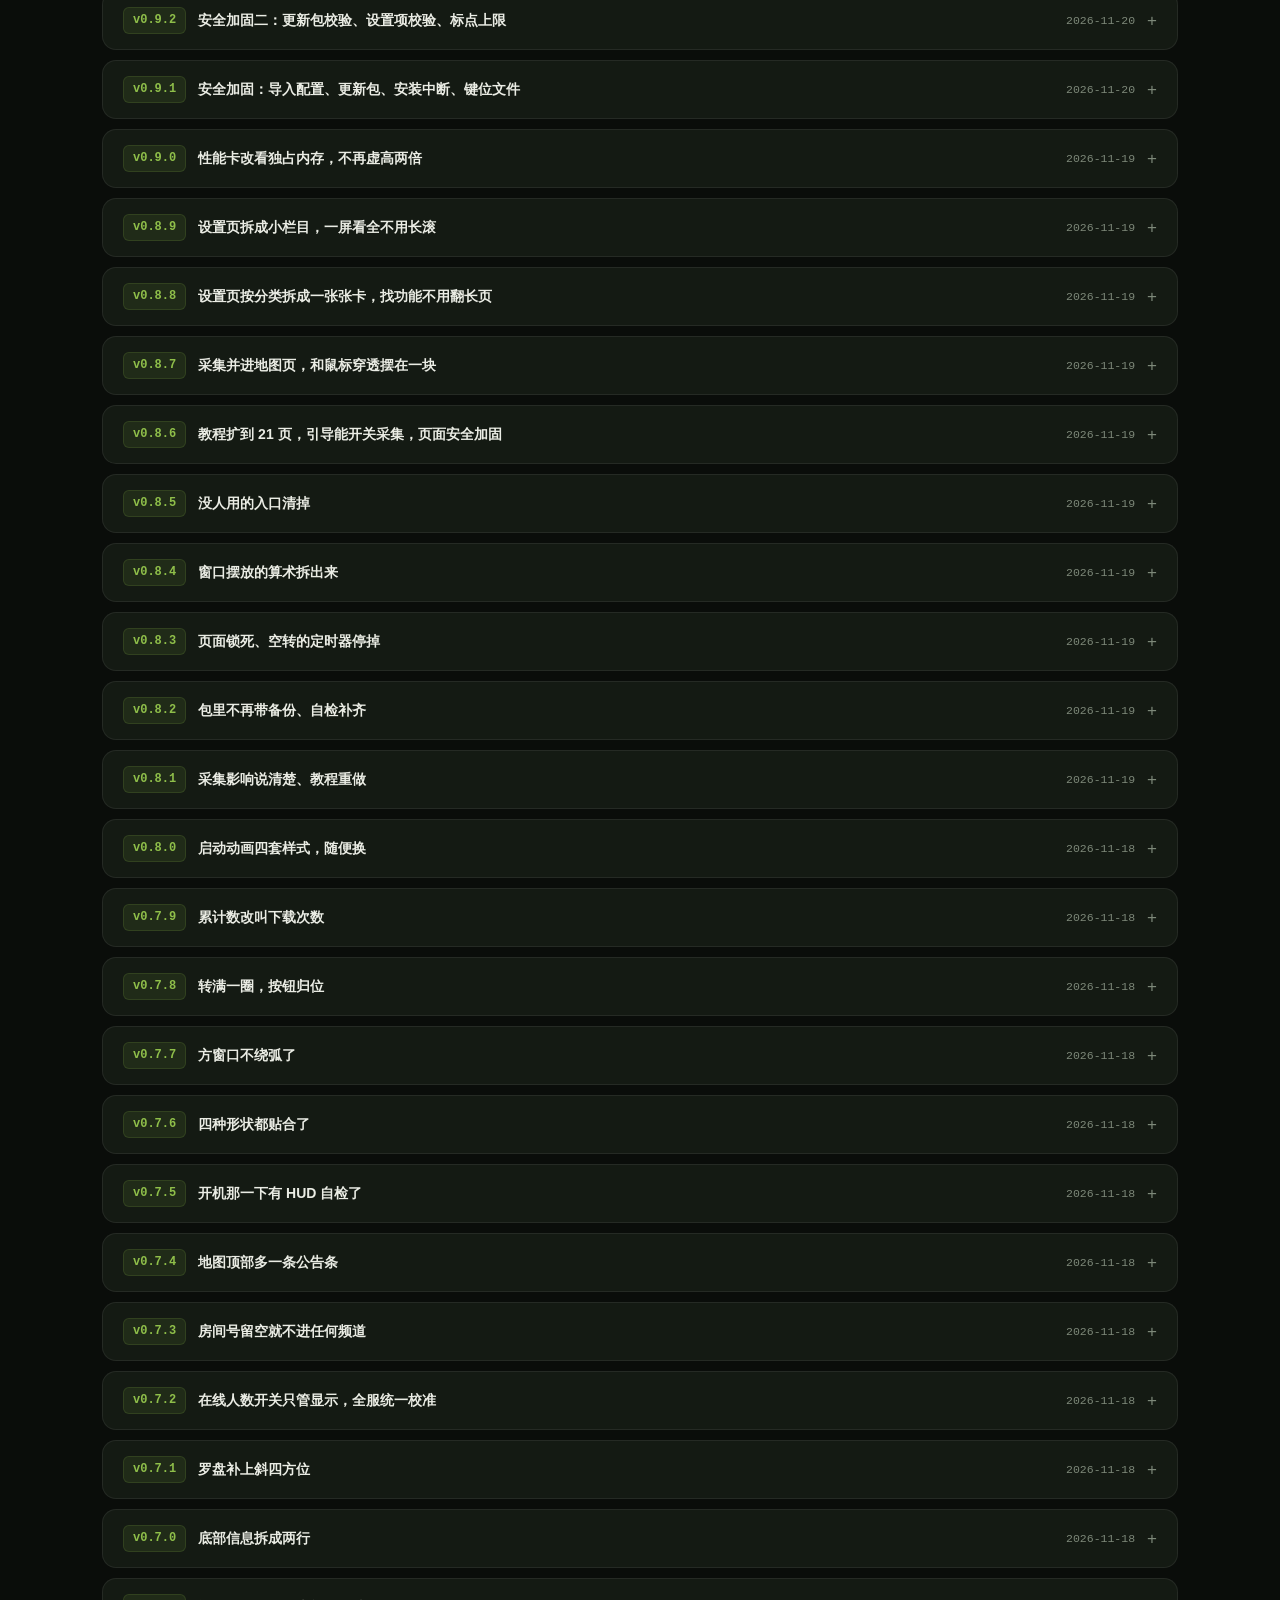
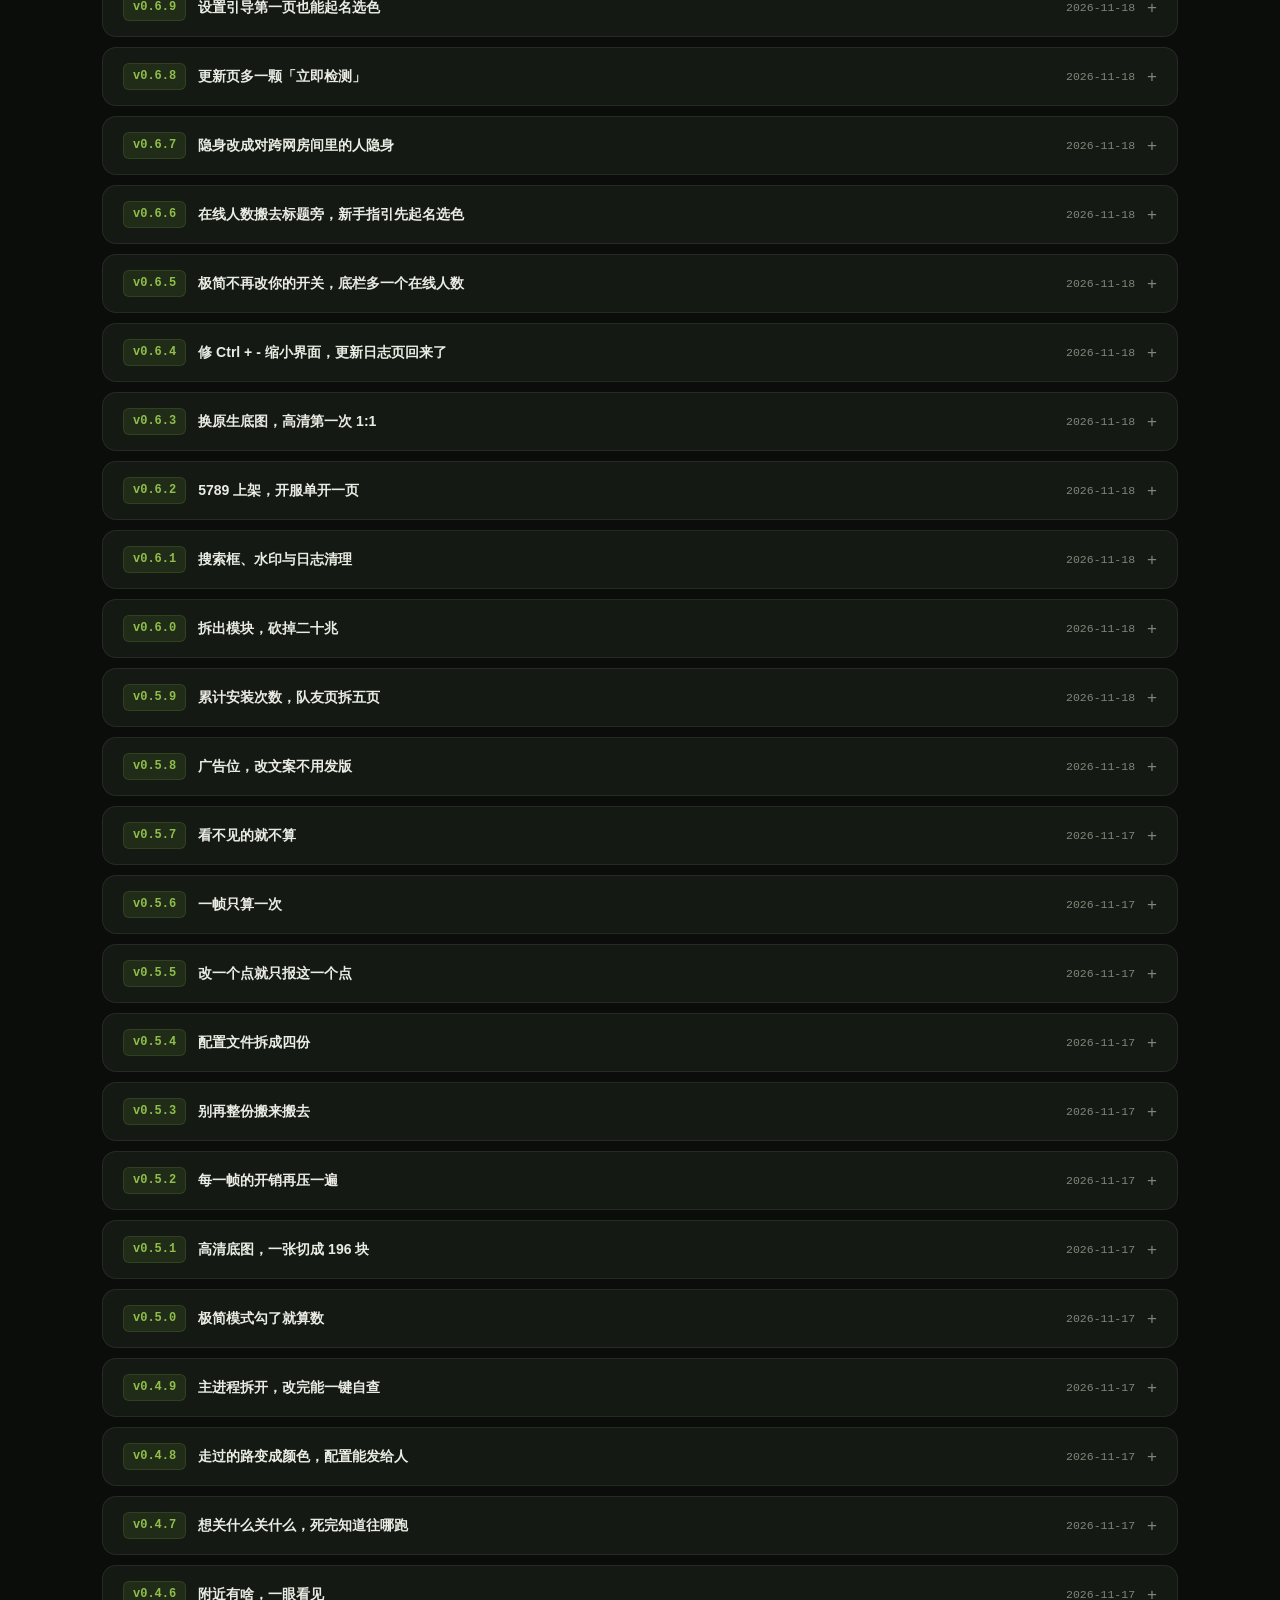
==== commit ac8e7b8d: "download page: 优化版上线（index.html）" ====
--- a/docs/index.html
+++ b/docs/index.html
@@ -11,7 +11,7 @@
 <meta property="og:type" content="website">
 <meta property="og:site_name" content="SCUM 小地图">
 <meta property="og:title" content="SCUM 小地图 · 实时雷达，队友在哪一眼看见">
-<meta property="og:description" content="自动读游戏坐标，在屏幕一角画实时雷达。队友位置共享、标点带距离、47 个热键。Windows 10 / 11，免费。">
+<meta property="og:description" content="自动读游戏坐标，在屏幕一角画实时雷达。队友位置共享、标点带距离、48 个热键。Windows 10 / 11，免费。">
 <meta property="og:image" content="og.png">
 <meta property="og:locale" content="zh_CN">
 <meta name="twitter:card" content="summary_large_image">
@@ -22,7 +22,7 @@
 <meta property="og:url" content="https://scumhan.github.io/scum-minimap/">
 <meta name="robots" content="index,follow,max-snippet:-1,max-image-preview:large,max-video-preview:-1">
 <script type="application/ld+json">
-{"@context":"https://schema.org","@type":"SoftwareApplication","name":"SCUM 小地图","alternateName":"SCUM Minimap","applicationCategory":"GameApplication","applicationSubCategory":"Game Utility","operatingSystem":"Windows 10, Windows 11","softwareVersion":"1.3.9","fileSize":"118MB","inLanguage":"zh-CN","datePublished":"2026-11-21","description":"SCUM 小地图：自动读游戏坐标，在屏幕一角画实时雷达，支持队友位置共享、标点追踪、28 个热键。","offers":{"@type":"Offer","price":"0","priceCurrency":"CNY","availability":"https://schema.org/InStock"}}
+{"@context":"https://schema.org","@type":"SoftwareApplication","name":"SCUM 小地图","alternateName":"SCUM Minimap","applicationCategory":"GameApplication","applicationSubCategory":"Game Utility","operatingSystem":"Windows 10, Windows 11","softwareVersion":"1.4.7","fileSize":"118MB","inLanguage":"zh-CN","datePublished":"2026-11-22","description":"SCUM 小地图：自动读游戏坐标，在屏幕一角画实时雷达，支持队友位置共享、标点追踪、28 个热键。","offers":{"@type":"Offer","price":"0","priceCurrency":"CNY","availability":"https://schema.org/InStock"}}
 </script>
 <script type="application/ld+json">
 {"@context":"https://schema.org","@type":"FAQPage","mainEntity":[
@@ -645,7 +645,7 @@
       <a href="#changelog">更新日志</a>
       <a href="#faq">问题</a>
     </nav>
-    <button class="mini" id="dlTop" type="button">下载 <span data-ver>v1.3.9</span></button>
+    <button class="mini" id="dlTop" type="button">下载 <span data-ver>v1.4.7</span></button>
     <button class="menu-btn" id="menuBtn" type="button" aria-expanded="false" aria-controls="tnav" aria-label="打开页面目录">目录</button>
   </div>
 </div>
@@ -653,7 +653,7 @@
 <header class="hero">
   <div class="wrap hero-grid">
     <div class="hero-copy">
-      <a class="badge" href="#changelog" title="看这一版改了什么"><i></i> <span data-ver>v1.3.9</span> <s>·</s> <span data-date>2026-11-21</span> <s>·</s> 已上线 <em class="badge-more">改了什么 →</em></a>
+      <a class="badge" href="#changelog" title="看这一版改了什么"><i></i> <span data-ver>v1.4.7</span> <s>·</s> <span data-date>2026-11-22</span> <s>·</s> 已上线 <em class="badge-more">改了什么 →</em></a>
       <h1>SCUM <em>小地图</em><small>Real-time tactical radar</small></h1>
       <p class="lede">
         自动读游戏坐标，在屏幕上画一个实时雷达。<br>
@@ -663,7 +663,7 @@
         <span>不读内存</span><span>不注入游戏</span><span>不改游戏文件</span><span>不上传存档</span>
       </p>
       <div class="cta">
-        <button class="btn btn-main" id="dlSetup" type="button"><span>⚡ 下载安装包（推荐）<span class="btn-sub"><span data-ver>v1.3.9</span> · <span data-size>118 MB</span> · Win10/11</span></span></button>
+        <button class="btn btn-main" id="dlSetup" type="button"><span>⚡ 下载安装包（推荐）<span class="btn-sub"><span data-ver>v1.4.7</span> · <span data-size>118 MB</span> · Win10/11</span></span></button>
         <button class="btn btn-ghost" id="dlMirror" type="button"><span>🚀 国内加速下载<span class="btn-sub">备用线路 · 同一个包</span></span></button>
       </div>
       <p class="site-url">本站地址 <code>scumhan.github.io/scum-minimap</code> · 收藏这一页，更新都在这</p>
@@ -856,8 +856,8 @@
   <div class="wrap">
     <div class="sec-head rv">
       <span class="sec-no">01 / FEATURES</span>
-      <h2><span data-ver>v1.3.9</span> 全部功能</h2>
-      <p class="sec-sub">六大类、三十个设置分页、九十二张卡片，全在这里。每一项都能单独开关，改完当场生效，没有「保存」按钮。</p>
+      <h2><span data-ver>v1.4.7</span> 全部功能</h2>
+      <p class="sec-sub">六大类、三十个设置分页、九十三张卡片，全在这里。每一项都能单独开关，改完当场生效，没有「保存」按钮。</p>
     </div>
 
     <!-- 🗺️ 地图 -->
@@ -1290,14 +1290,133 @@
     <div class="sec-head rv">
       <span class="sec-no">04 / CHANGELOG</span>
       <h2>更新日志</h2>
-      <p class="sec-sub">从 v0.0.1 到 <span data-ver>v1.3.9</span>，一共一百三十九批，一批不少。点标题展开，看每一批改了什么。</p>
+      <p class="sec-sub">从 v0.0.1 到 <span data-ver>v1.4.7</span>，一共一百四十七批，一批不少。点标题展开，看每一批改了什么。</p>
     </div>
 
     <div class="rv">
             <details class="cl-item now" open>
               <summary>
+                <span class="clv">v1.4.7</span>
+                <span class="clnew">最新</span>
+                <span class="clt">十二种语言全部补齐</span>
+                <span class="cld">2026-11-22</span>
+        </summary>
+              <div class="cl-body">
+                <ul>
+                  <li><b>🌍 设置页整页翻译</b>　以前只有一部分文案进了语言包，剩下的一直显示中文：手机第二屏那一整块（局域网、跨网中继、连接管理、权限说明）、常见问题、版本说明，还有被加粗和小标签切开的半句话。现在这一百九十多条全补齐，11 个语言包各 2370 条。</li>
+                  <li><b>🀄 繁体逐条对字形</b>　繁体的 key 还是简体、值转繁体；「网络 / 界面 / 地址 / 端口 / 文件」在繁体里是「網路 / 介面 / 位址 / 埠 / 檔案」，逐条改过。</li>
+                  <li><b>🔢 版本号按批次走</b>　第 147 批 = v1.4.7。</li>
+                </ul>
+              </div>
+            </details>
+            <details class="cl-item">
+              <summary>
+                <span class="clv">v1.4.6</span>
+                <span class="clt">七个新音色包与音色商店</span>
+                <span class="cld">2026-11-22</span>
+        </summary>
+              <div class="cl-body">
+                <ul>
+                  <li><b>📌 没单独发版</b>　这批的改动跟着 v1.4.7 一起发出去，没有单独的安装包，装 1.4.7 或更新的版本就都有了。</li>
+                  <li><b>🎤 七个新音色包</b>　冷面老兵、温柔妹子、东北大姐、老陕、港姐、自然男声、深夜电台。每个 291 句，跟默认包同一套台词，换的是音色和说话方式。</li>
+                  <li><b>🛒 音色商店</b>　以前那个下拉只列装过的包，没装的根本不在列表里。现在把没装的单独列出来带体积，点一下直接下，装完自动出现在上面的下拉里。</li>
+                  <li><b>🗣 方言走接口参数</b>　东北、陕西用 Vivi 2.0 的 explicit_dialect，音色不变、口音由接口带出来；粤语改用 TVB 女声，比硬凹粤语腔自然。</li>
+                </ul>
+              </div>
+            </details>
+            <details class="cl-item">
+              <summary>
+                <span class="clv">v1.4.5</span>
+                <span class="clt">抽卡选目的地</span>
+                <span class="cld">2026-11-22</span>
+        </summary>
+              <div class="cl-body">
+                <ul>
+                  <li><b>📌 没单独发版</b>　这批的改动跟着 v1.4.7 一起发出去，没有单独的安装包，装 1.4.7 或更新的版本就都有了。</li>
+                  <li><b>🎲 抽卡选目的地</b>　按一下从自己的标点里抽三个，带着距离摆出来，点一个就直接导航过去。都不想去就「换一批」。</li>
+                  <li><b>🏃 连续动满十分钟播一句</b>　台词早就录好了，一直没接上。中间停 5 秒以上算歇过，重新计时。</li>
+                  <li><b>⌨ 热键 Ctrl + Alt + C</b>　抽卡入口，出厂默认关，要去热键页打开。</li>
+                </ul>
+              </div>
+            </details>
+            <details class="cl-item">
+              <summary>
+                <span class="clv">v1.4.4</span>
+                <span class="clt">战报卡片</span>
+                <span class="cld">2026-11-22</span>
+        </summary>
+              <div class="cl-body">
+                <ul>
+                  <li><b>📌 没单独发版</b>　这批的改动跟着 v1.4.7 一起发出去，没有单独的安装包，装 1.4.7 或更新的版本就都有了。</li>
+                  <li><b>📊 一局结束自动存战报</b>　退出游戏那一刻，把这局的存活时长、跑了多远、峰值速度、死亡次数、地图覆盖率、常驻区域前三全算好存下来。</li>
+                  <li><b>🏅 称号</b>　死满 5 次「快递员」、一口气跑满 10 公里「马拉松」、蹲满 2 小时「伏地魔」、足迹盖过半个岛「环岛者」，够几条挂几条。</li>
+                  <li><b>🖼 1200×1600 竖版卡片</b>　设置 → 关于 → 「上局战报」，打开就是画好的图，能保存也能一键复制。不弹窗、不自动打扰。</li>
+                </ul>
+              </div>
+            </details>
+            <details class="cl-item">
+              <summary>
+                <span class="clv">v1.4.3</span>
+                <span class="clt">嘴替加量：战报、冷却与六个新场景</span>
+                <span class="cld">2026-11-22</span>
+        </summary>
+              <div class="cl-body">
+                <ul>
+                  <li><b>📌 没单独发版</b>　这批的改动跟着 v1.4.7 一起发出去，没有单独的安装包，装 1.4.7 或更新的版本就都有了。</li>
+                  <li><b>📋 一局结束自动念战报</b>　战报那 30 句早就录好了，一直没接上。现在坐标 90 秒没更新、游戏进程也退了，就判定这局结束，把「死了几次 / 跑了多远 / 玩了多久」连着念出来。</li>
+                  <li><b>🔁 三句「一辈子只说一次」改成按间隔重复</b>　跑五米、跑满四公里、活着三十分钟，以前一局只响一次，剩下 5 句永远听不到。</li>
+                  <li><b>🏊 六个新场景</b>　游泳、钻地底下不动、飙车、登高、连死、跑远了。台词早就录在包里，这次全接上了。</li>
+                  <li><b>📄 语音来源声明</b>　关于页「版本信息」里写明语音由豆包语音合成（火山引擎）提供、用公版授权音色，不单独售卖、不转授权。</li>
+                </ul>
+              </div>
+            </details>
+            <details class="cl-item">
+              <summary>
+                <span class="clv">v1.4.2</span>
+                <span class="clt">缩放、高分屏与静止空转</span>
+                <span class="cld">2026-11-22</span>
+        </summary>
+              <div class="cl-body">
+                <ul>
+                  <li><b>📌 没单独发版</b>　这批的改动跟着 v1.4.7 一起发出去，没有单独的安装包，装 1.4.7 或更新的版本就都有了。</li>
+                  <li><b>🔍 滚轮缩放不再每帧重建底图缓存</b>　以前滚轮每转一格就整张重采样一次，连着滚就是每帧重建，手感发涩。现在停手 120ms 之后才重建。</li>
+                  <li><b>🖼 大窗口不再整张放弃缓存</b>　1m440p / 4K 屏上以前等于每帧重采样整张图。现在缓存分辨率封顶 1.5 倍、总面积不超过 2048²，最坏占用从 67MB 压到 16MB。</li>
+                  <li><b>🖥 4K 高分屏渲染分辨率封顶 1.5 倍</b>　小地图不是看小字的地方，少 44% 像素肉眼分不出，光栅化开销却是按面积走的。</li>
+                  <li><b>🌙 静止久了降到 4fps</b>　静止 16 秒后再退一档，只影响那几个呼吸环；坐标一来立刻回满帧。</li>
+                </ul>
+              </div>
+            </details>
+            <details class="cl-item">
+              <summary>
+                <span class="clv">v1.4.1</span>
+                <span class="clt">小缩放不再啃瓦片</span>
+                <span class="cld">2026-11-22</span>
+        </summary>
+              <div class="cl-body">
+                <ul>
+                  <li><b>📌 没单独发版</b>　这批的改动跟着 v1.4.7 一起发出去，没有单独的安装包，装 1.4.7 或更新的版本就都有了。</li>
+                  <li><b>🖼 高清瓦片只在高倍时用</b>　以前只要开了高清底图包，不管缩放到哪都走瓦片，缩到最小时 196 张全部加载、约 410MB。现在视野跨超过 5.5 张贴图就回退 2048 整图，最多 36 张、约 76MB。</li>
+                </ul>
+              </div>
+            </details>
+            <details class="cl-item">
+              <summary>
+                <span class="clv">v1.4.0</span>
+                <span class="clt">少留一张图，少建两遍表</span>
+                <span class="cld">2026-11-21</span>
+        </summary>
+              <div class="cl-body">
+                <ul>
+                  <li><b>📌 没单独发版</b>　这批的改动跟着 v1.4.7 一起发出去，没有单独的安装包，装 1.4.7 或更新的版本就都有了。</li>
+                  <li><b>🖼 高清瓦片模式下不再留 4096 整图</b>　装了高清底图包的用户，瓦片铺满之后那张整图一帧都用不到，却一直占着 64MB。现在瓦片一就绪就不加载它。</li>
+                  <li><b>📊 标点追踪集合和分组表不再每帧重建</b>　以前每帧都新造一个 Set、一张 Map，标点上千时每秒上百次分配，跑久了 GC 会顿一下。</li>
+                  <li><b>🎯 距离圈的档位只解析一次</b>　设置改了才重算。</li>
+                </ul>
+              </div>
+            </details>
+            <details class="cl-item">
+              <summary>
                 <span class="clv">v1.3.9</span>
-                <span class="clnew">最新</span>
                 <span class="clt">导航横条改成一个纯开关，固定在底栏第三行</span>
                 <span class="cld">2026-11-21</span>
         </summary>
@@ -3774,7 +3893,7 @@
   <div class="wrap">
     <div class="foot-grid">
       <p>作者 <b>韩老魔</b> · QQ <a href="https://wpa.qq.com/msgrd?v=3&amp;uin=3182380548&amp;site=qq&amp;menu=yes" target="_blank" rel="noopener noreferrer">3182380548</a> · 邮箱 <b>3182380548@qq.com</b></p>
-      <p>当前版本 <b data-ver>v1.3.9</b> · <span data-date>2026-11-21</span></p>
+      <p>当前版本 <b data-ver>v1.4.7</b> · <span data-date>2026-11-22</span></p>
     </div>
     <p class="fine">
       完全免费、无内购、无弹窗骚扰，作者无偿分享给 SCUM 玩家。不收钱、不注册、不上传你的存档。坐标来自游戏自带的「复制位置」功能，程序不读内存、不注入、不改游戏文件。
@@ -3791,11 +3910,11 @@
      发版只改这一段（或跑 scripts/bump_download.js 自动改）
      ══════════════════════════════════════════════════════════ */
   var CFG = {
-    ver:    '1.3.9',
-    date:   '2026-11-21',
-    size:   123275487,
-    count:  1306,
-    sha256: '4733940eef3158a16c95a33a7f523873e0b63a2439cef7d23551b70d0986cf0e'
+    ver:    '1.4.7',
+    date:   '2026-11-22',
+    size:   123881165,
+    count:  1337,
+    sha256: '871d9f5bb1d721f2f3195b01c7e9c7e6b4e016e0b1109682dabf03e728b54546'
   };
 
   /* 域名与文件名不写明文 */
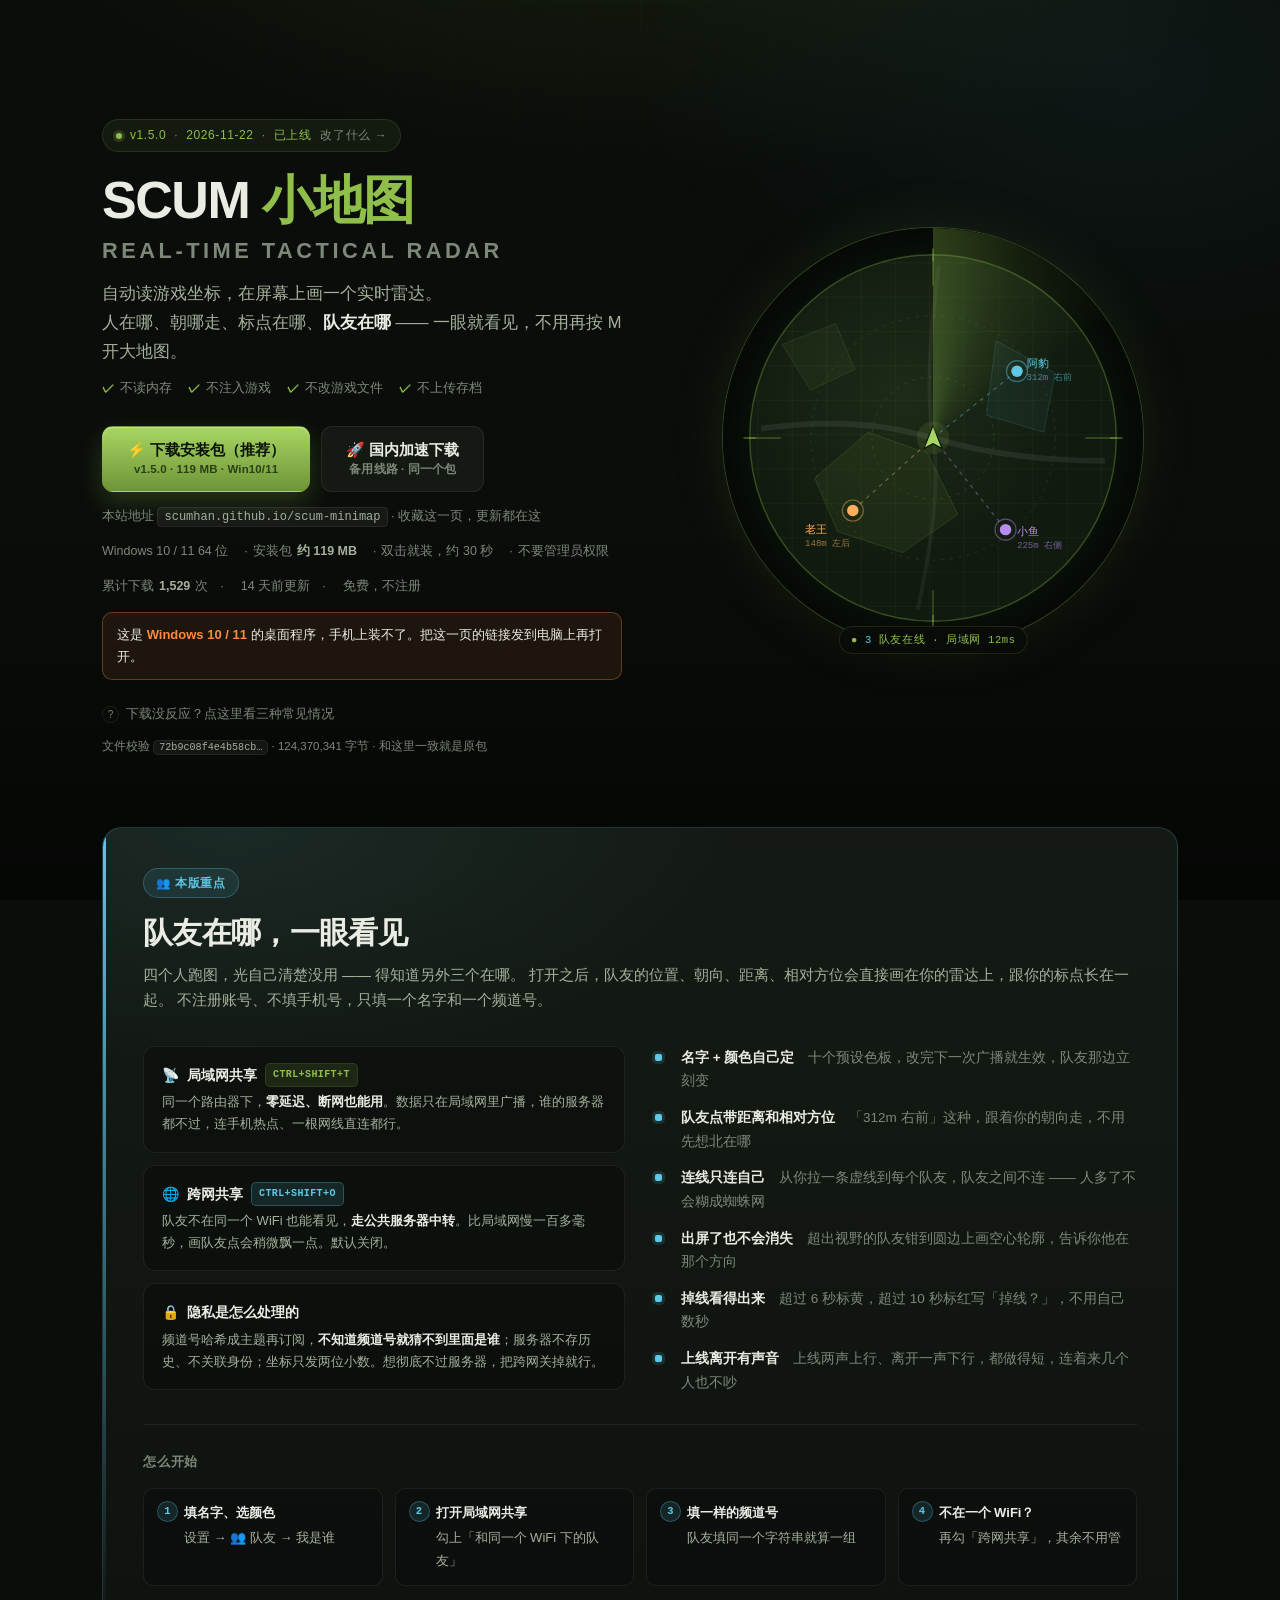
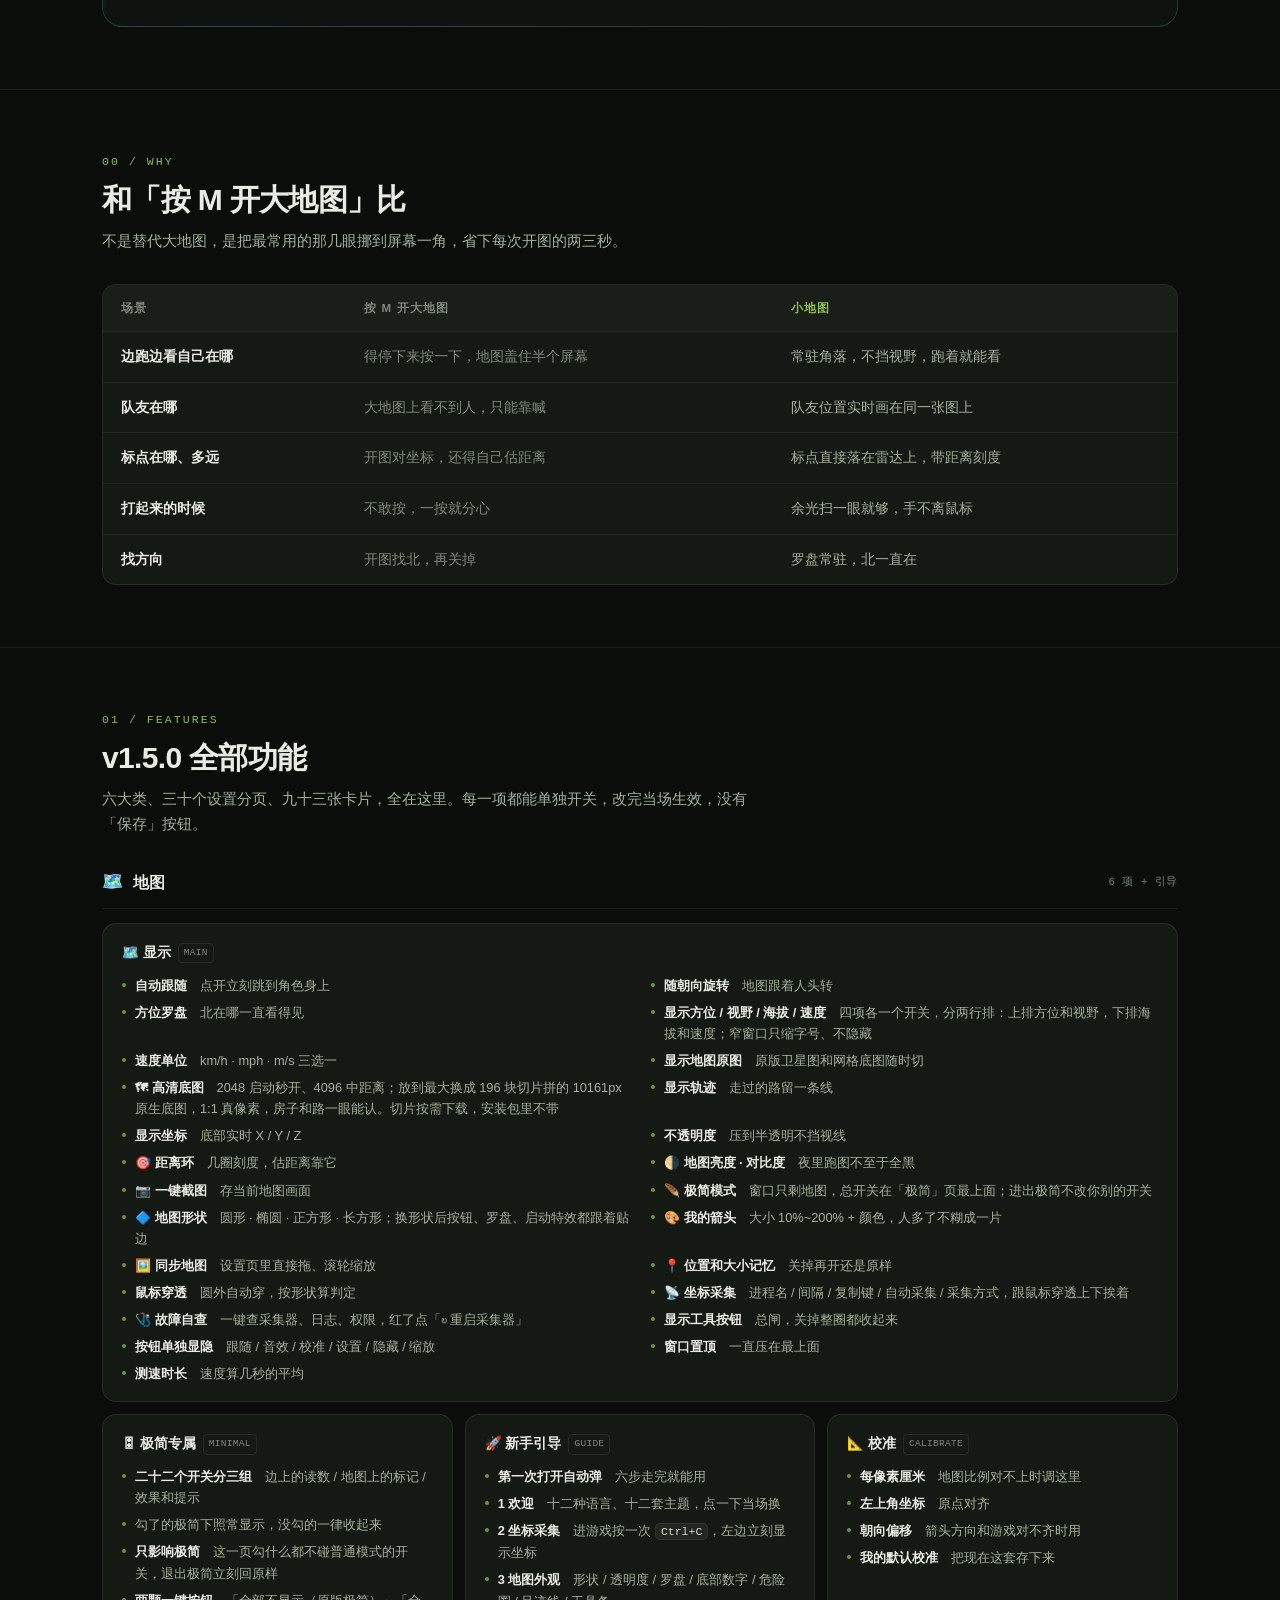
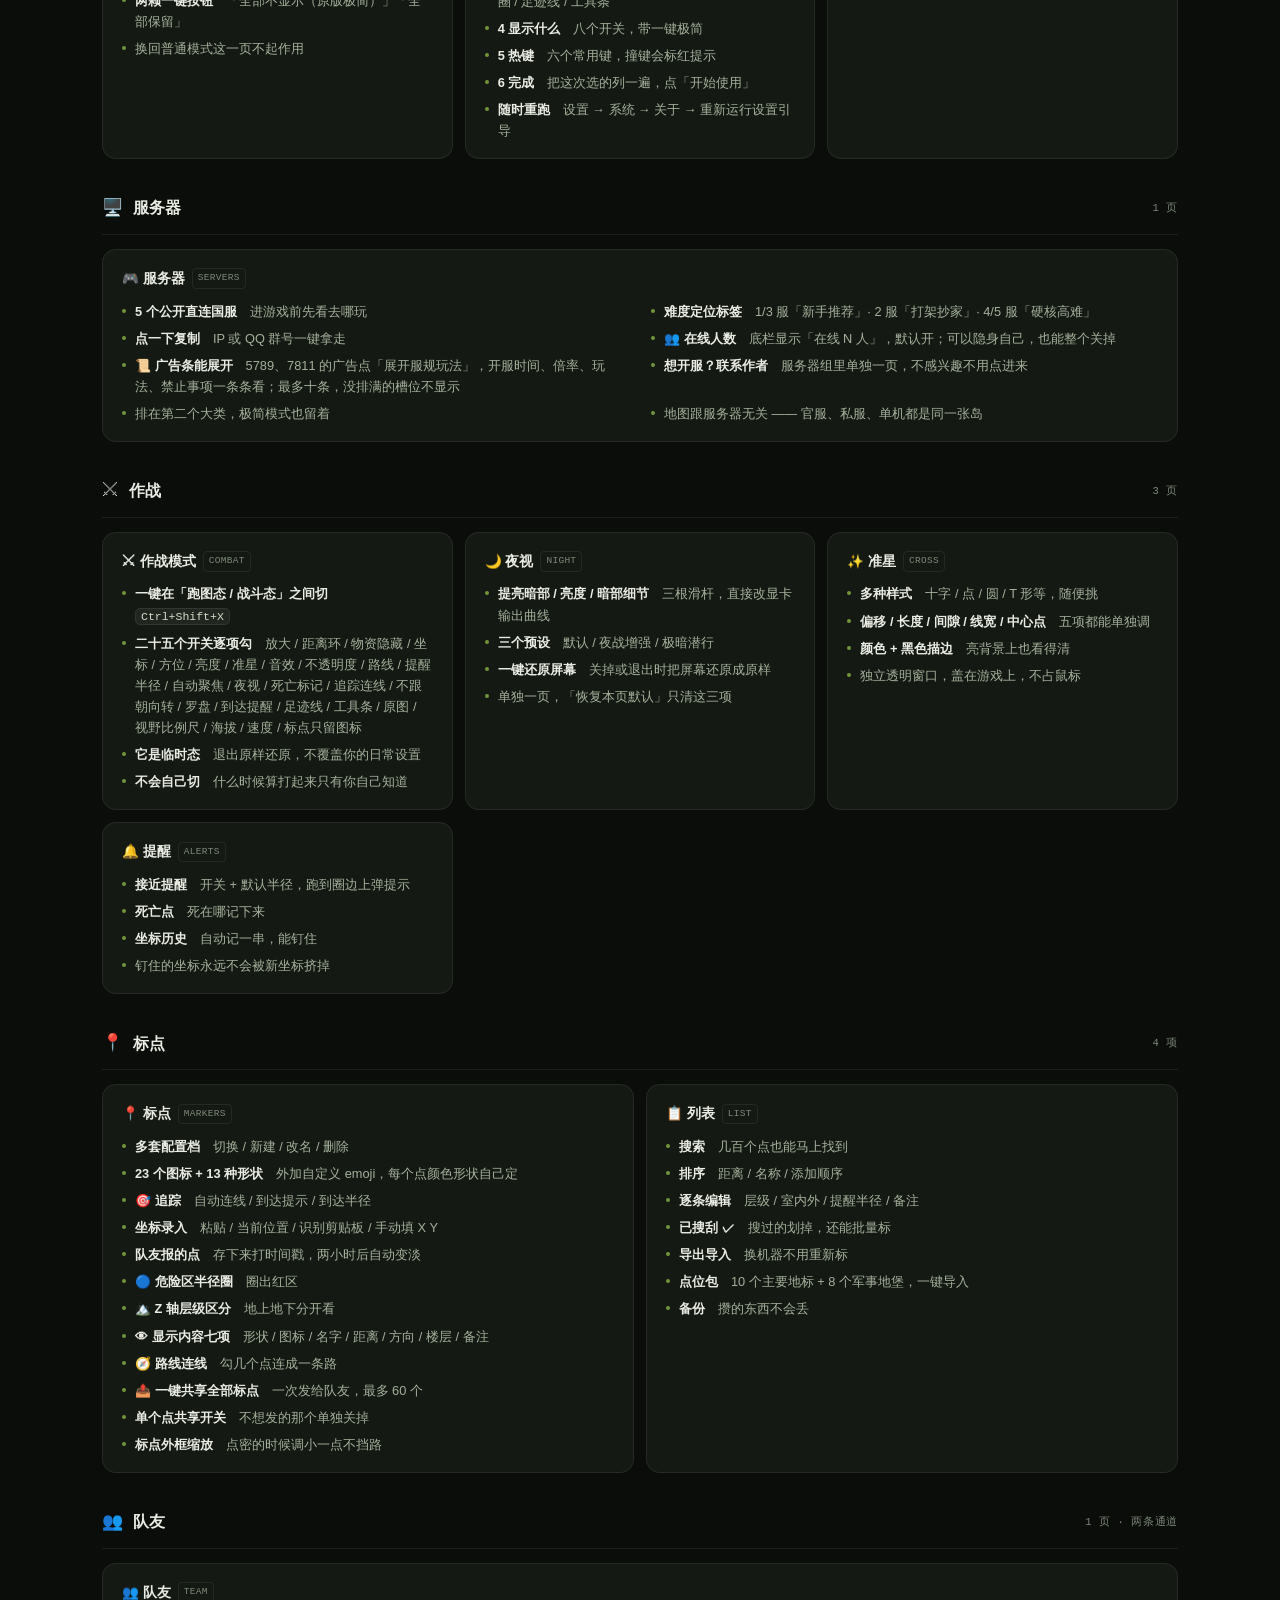
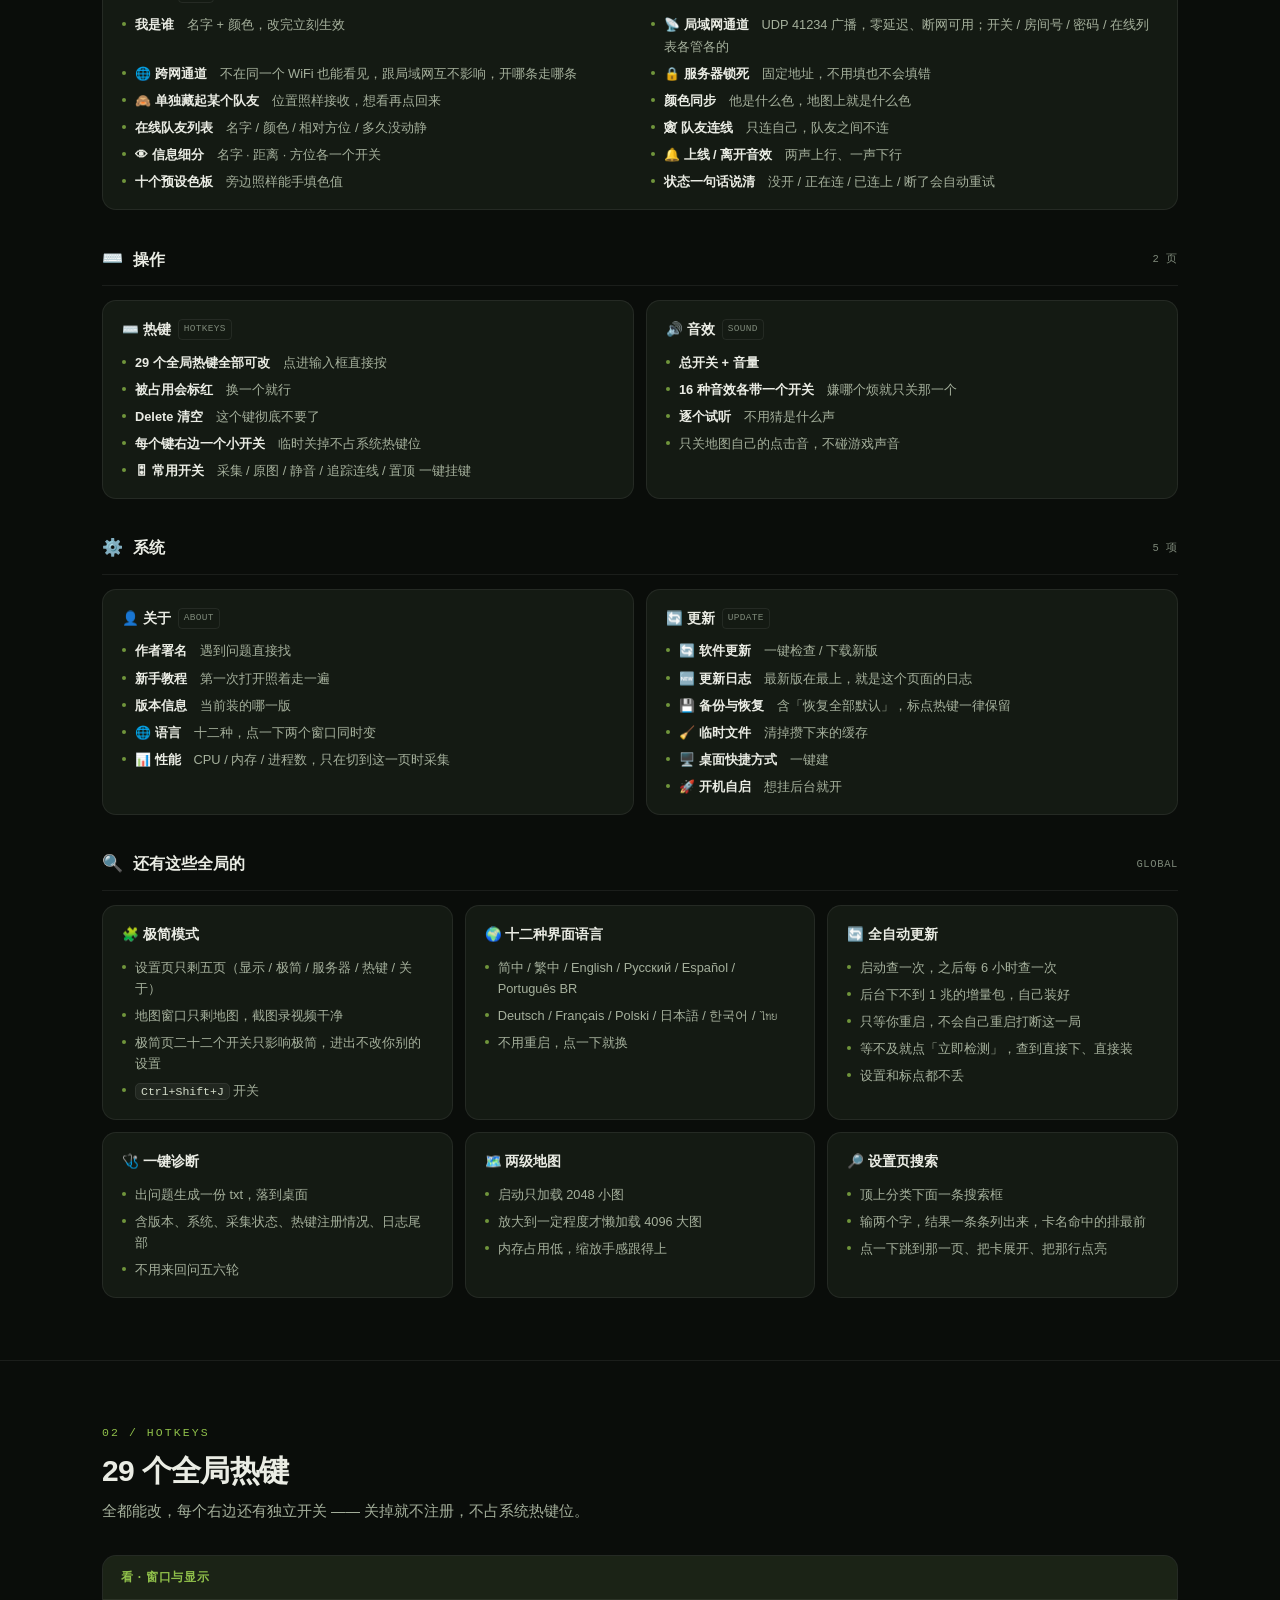
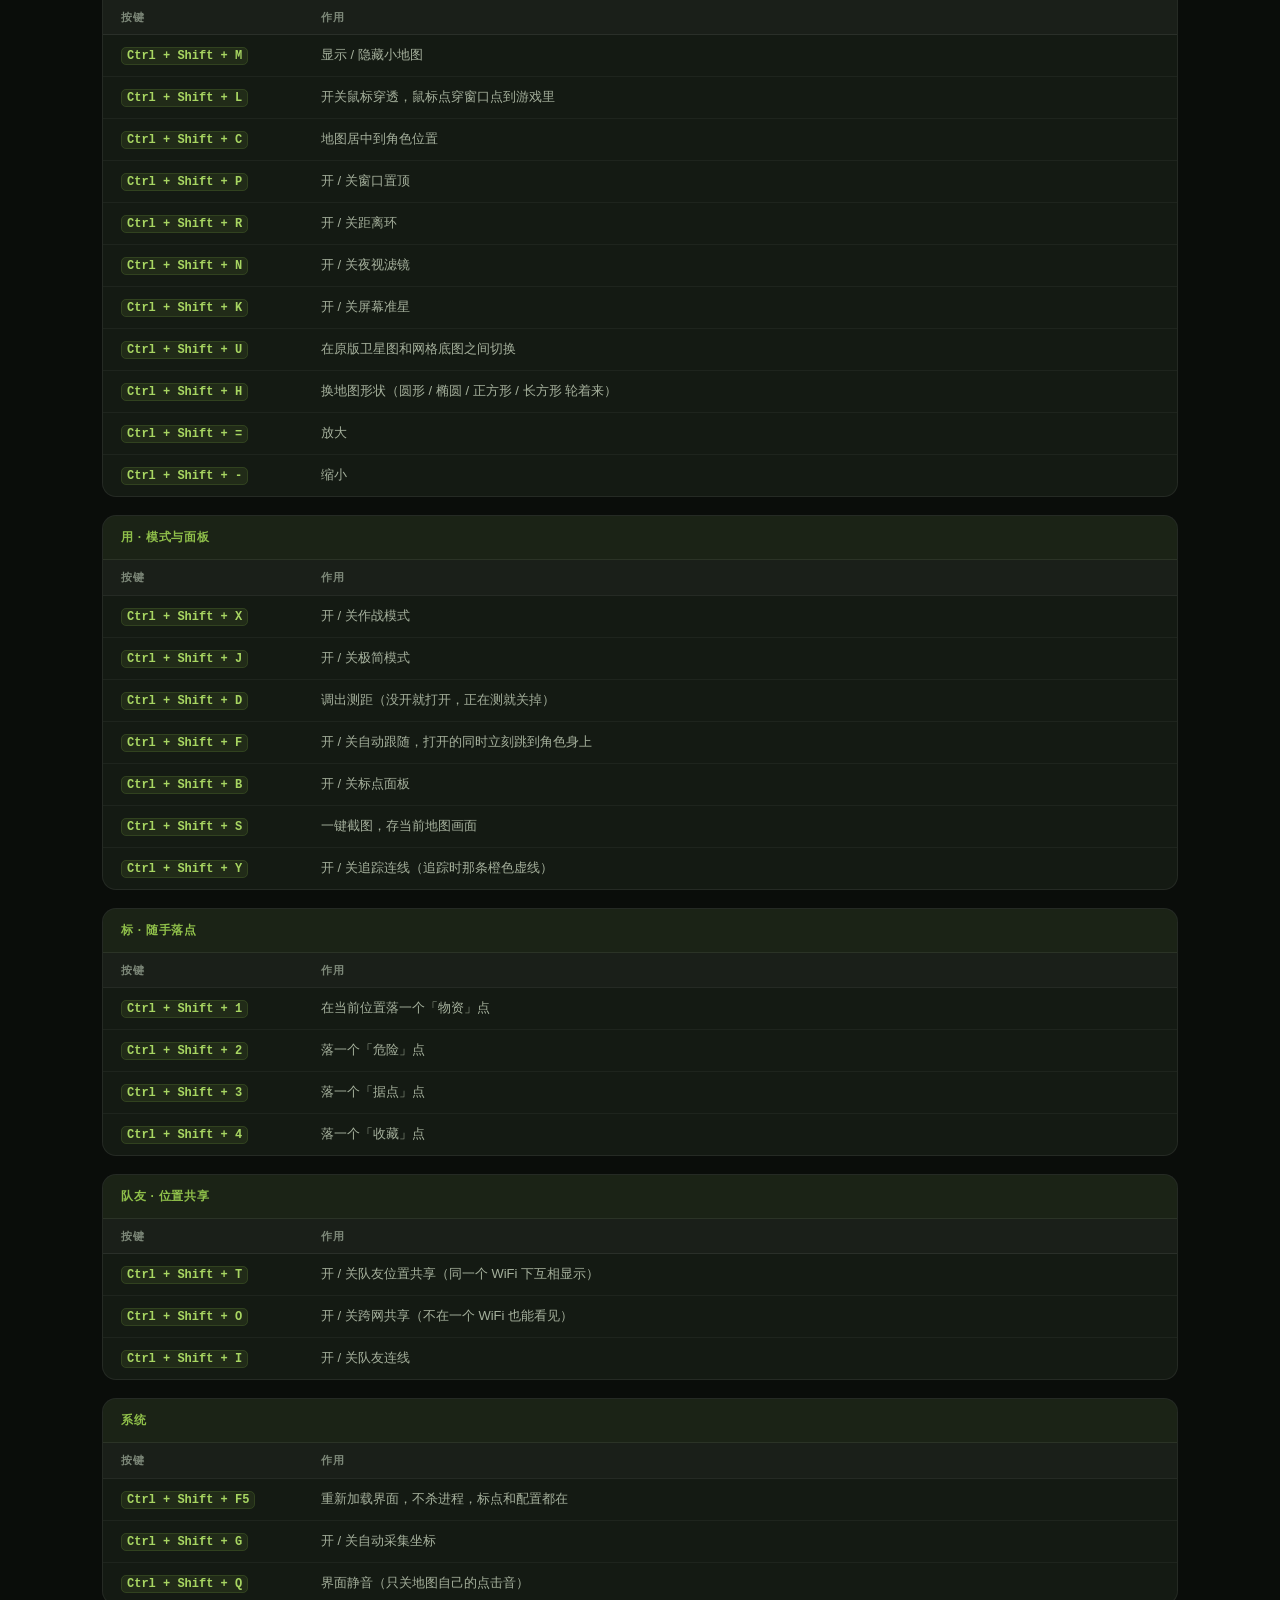
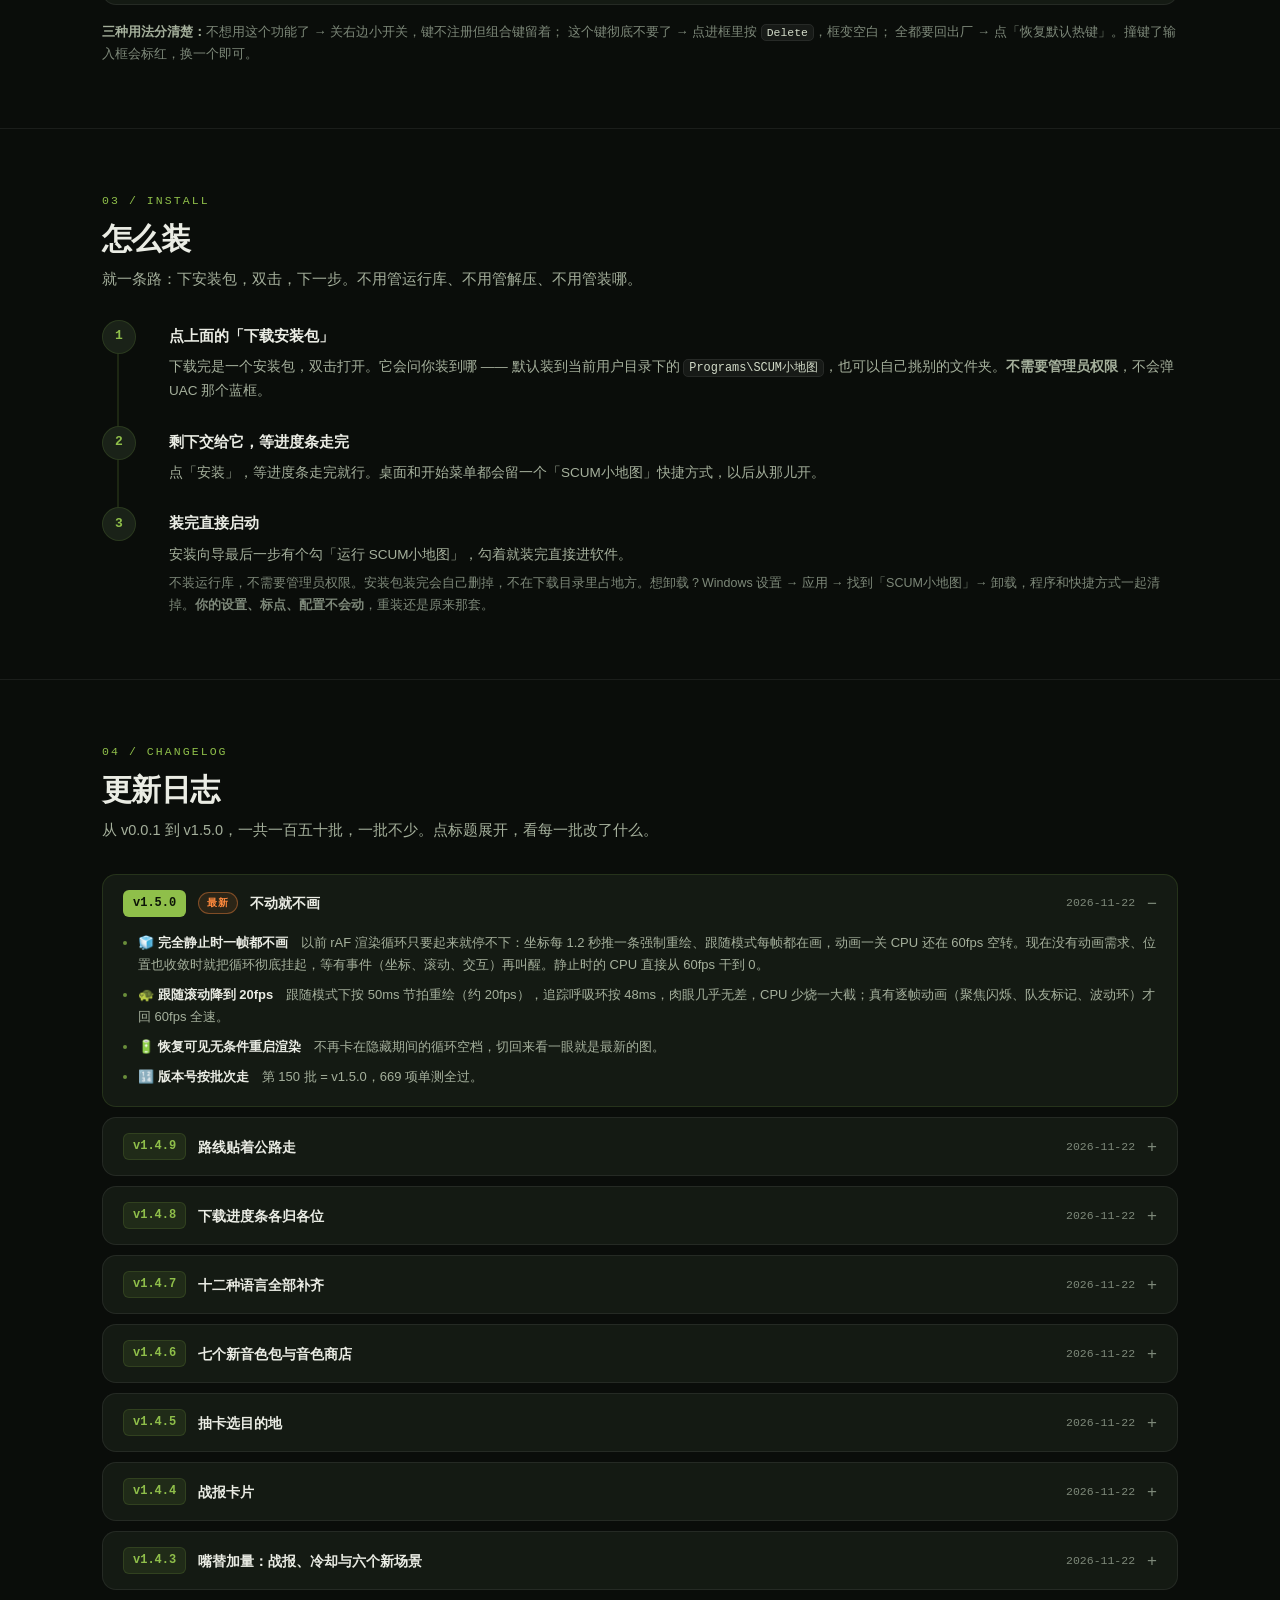
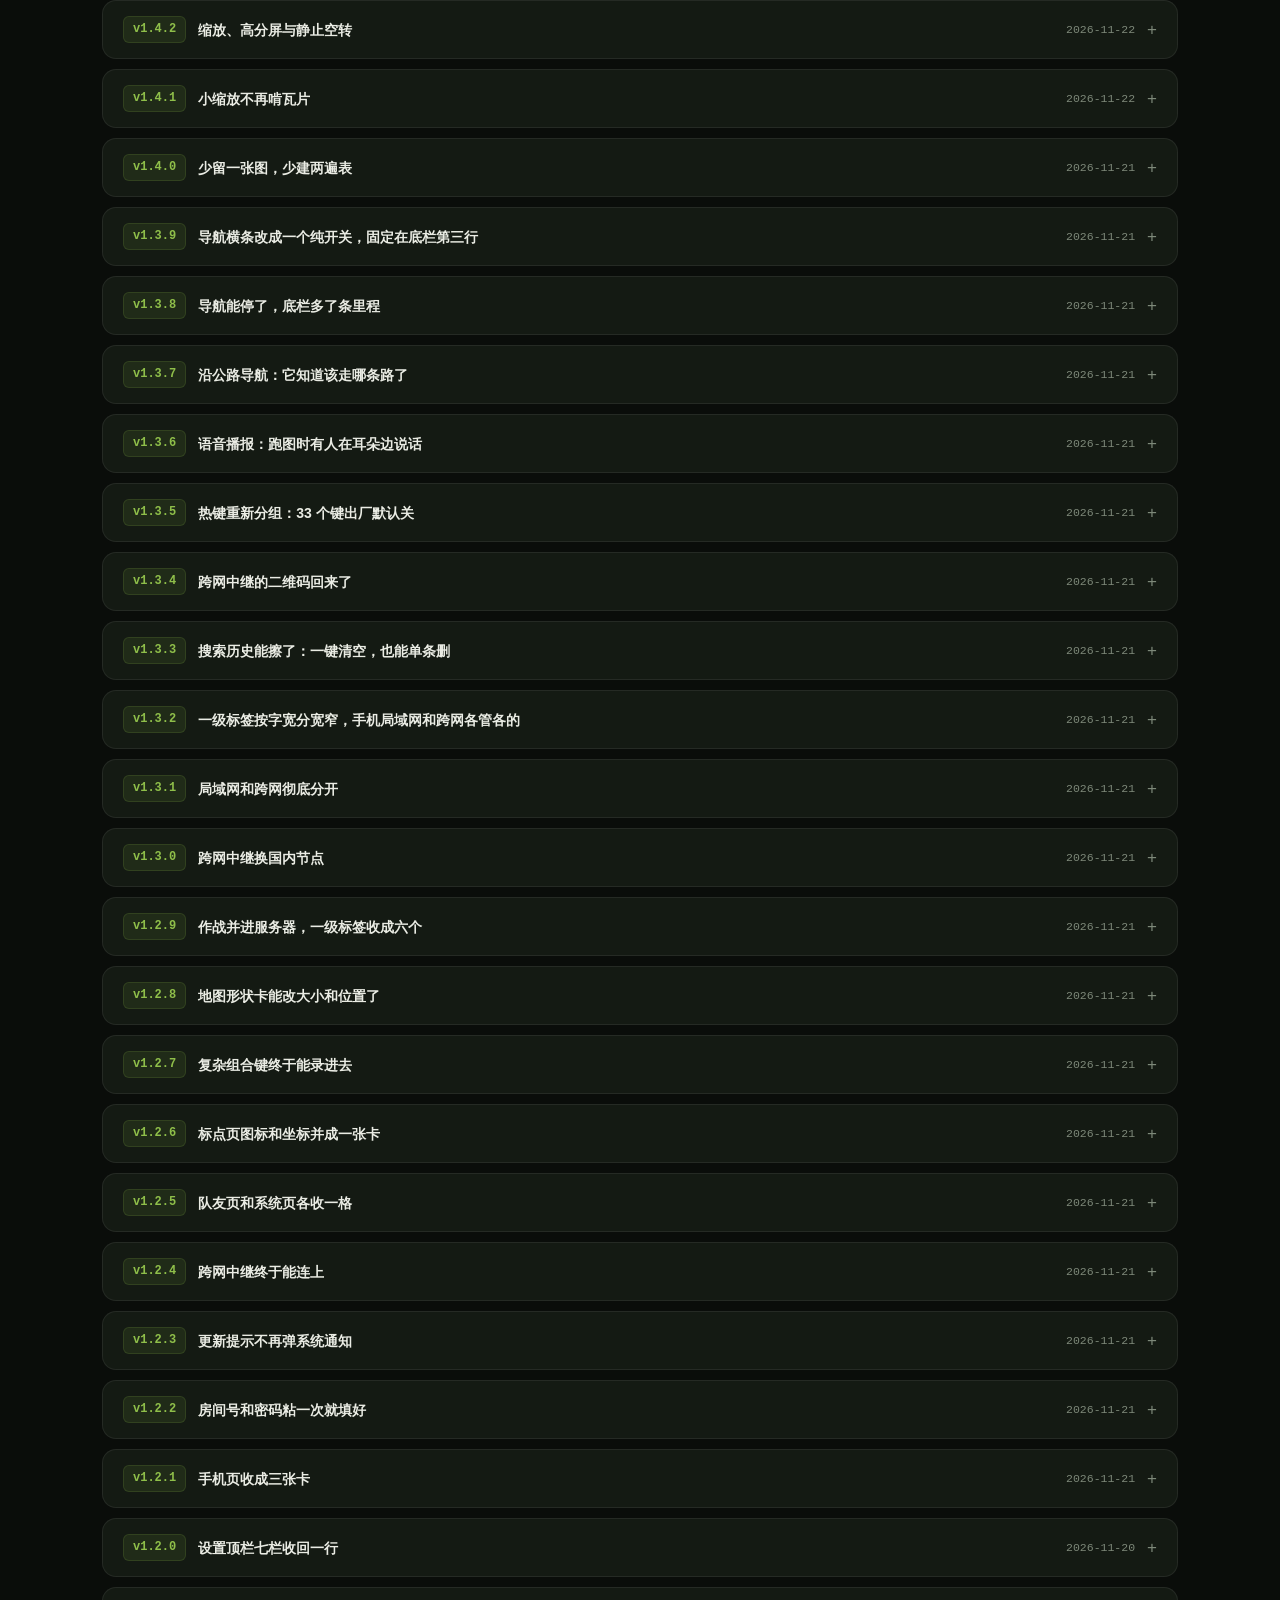
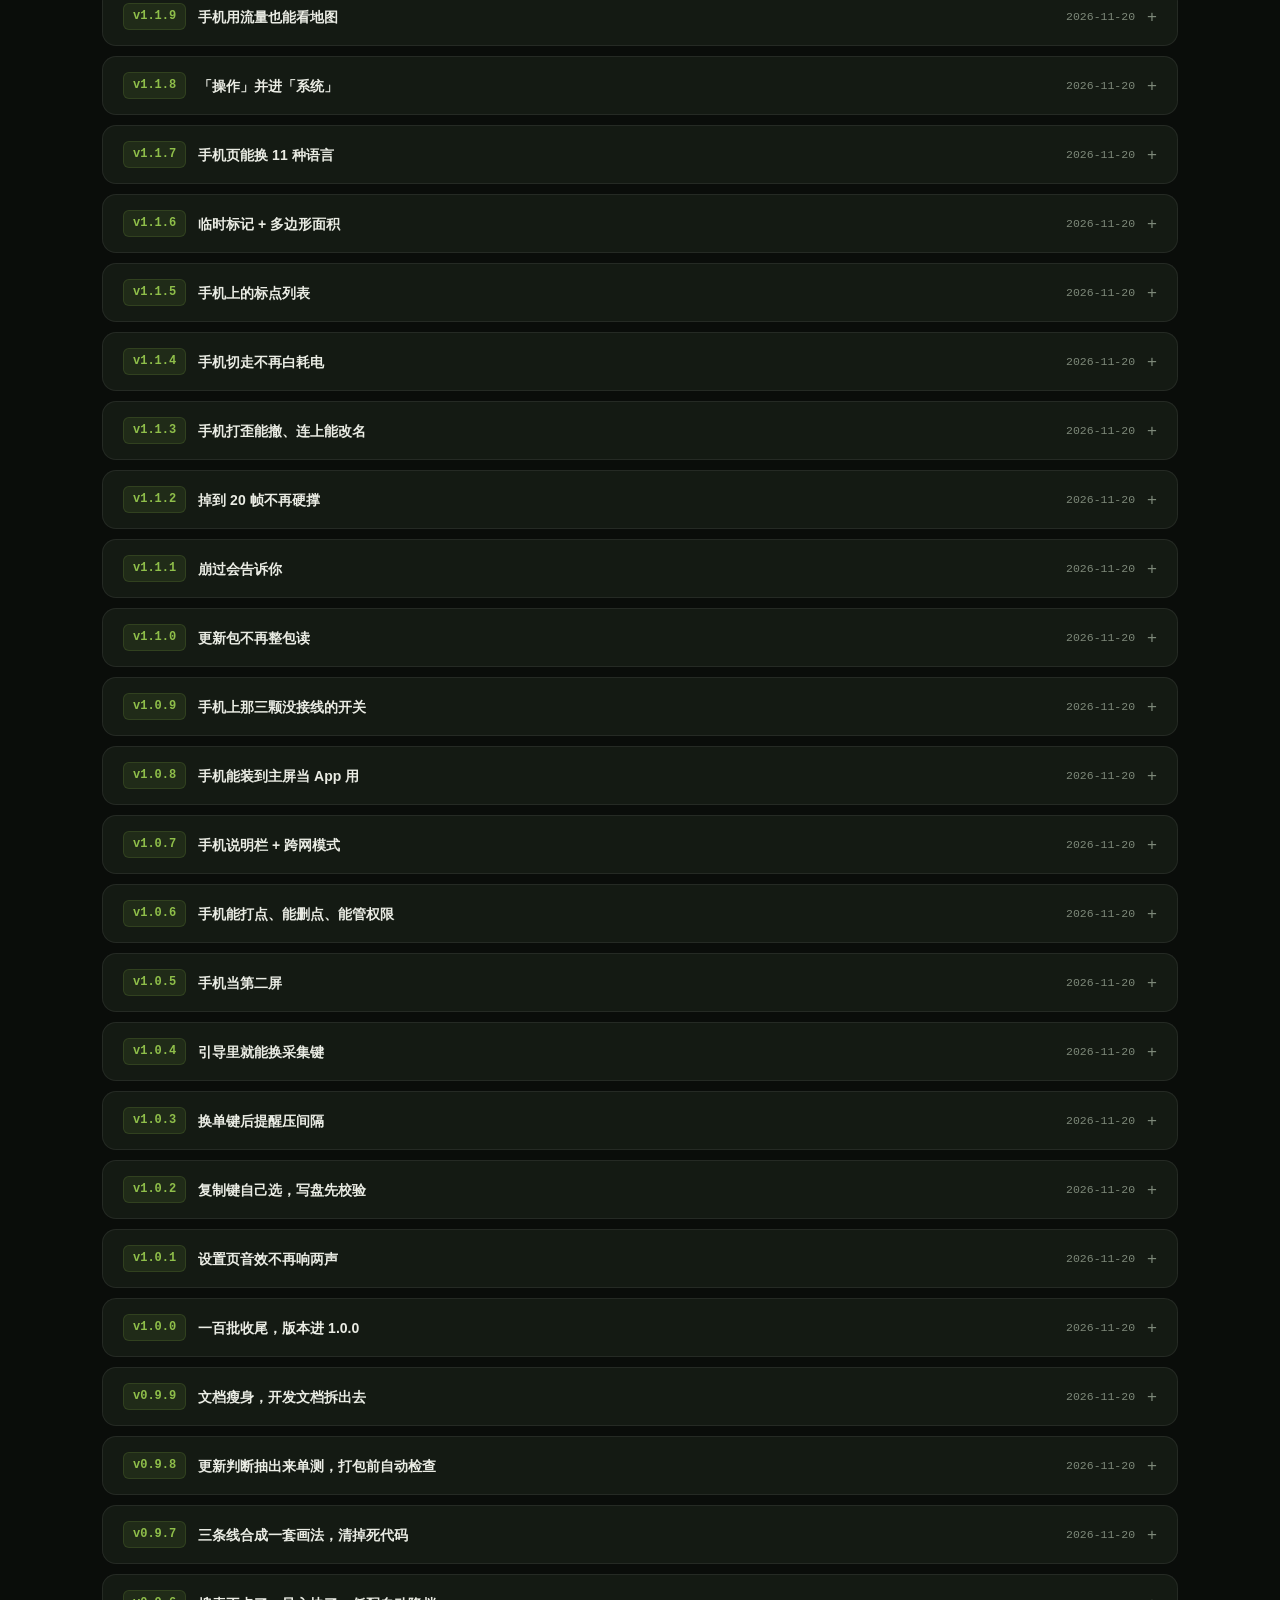
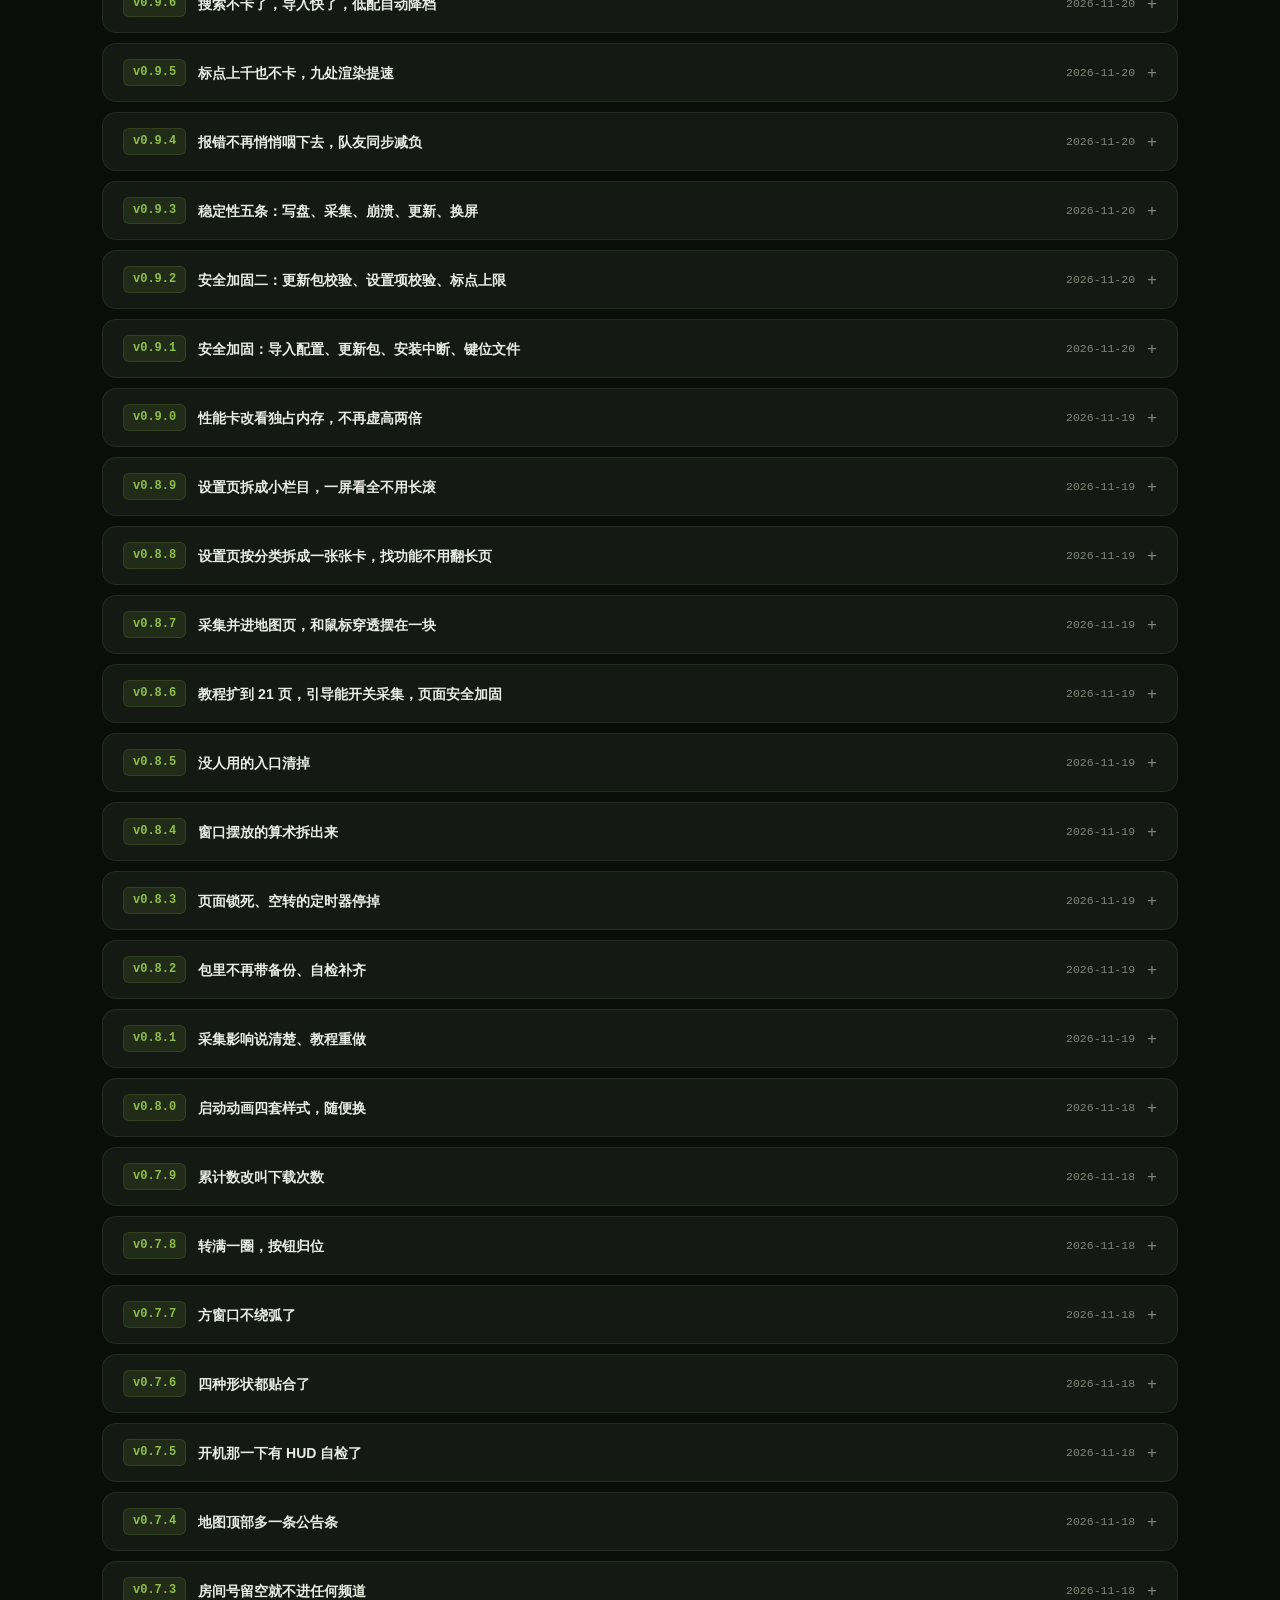
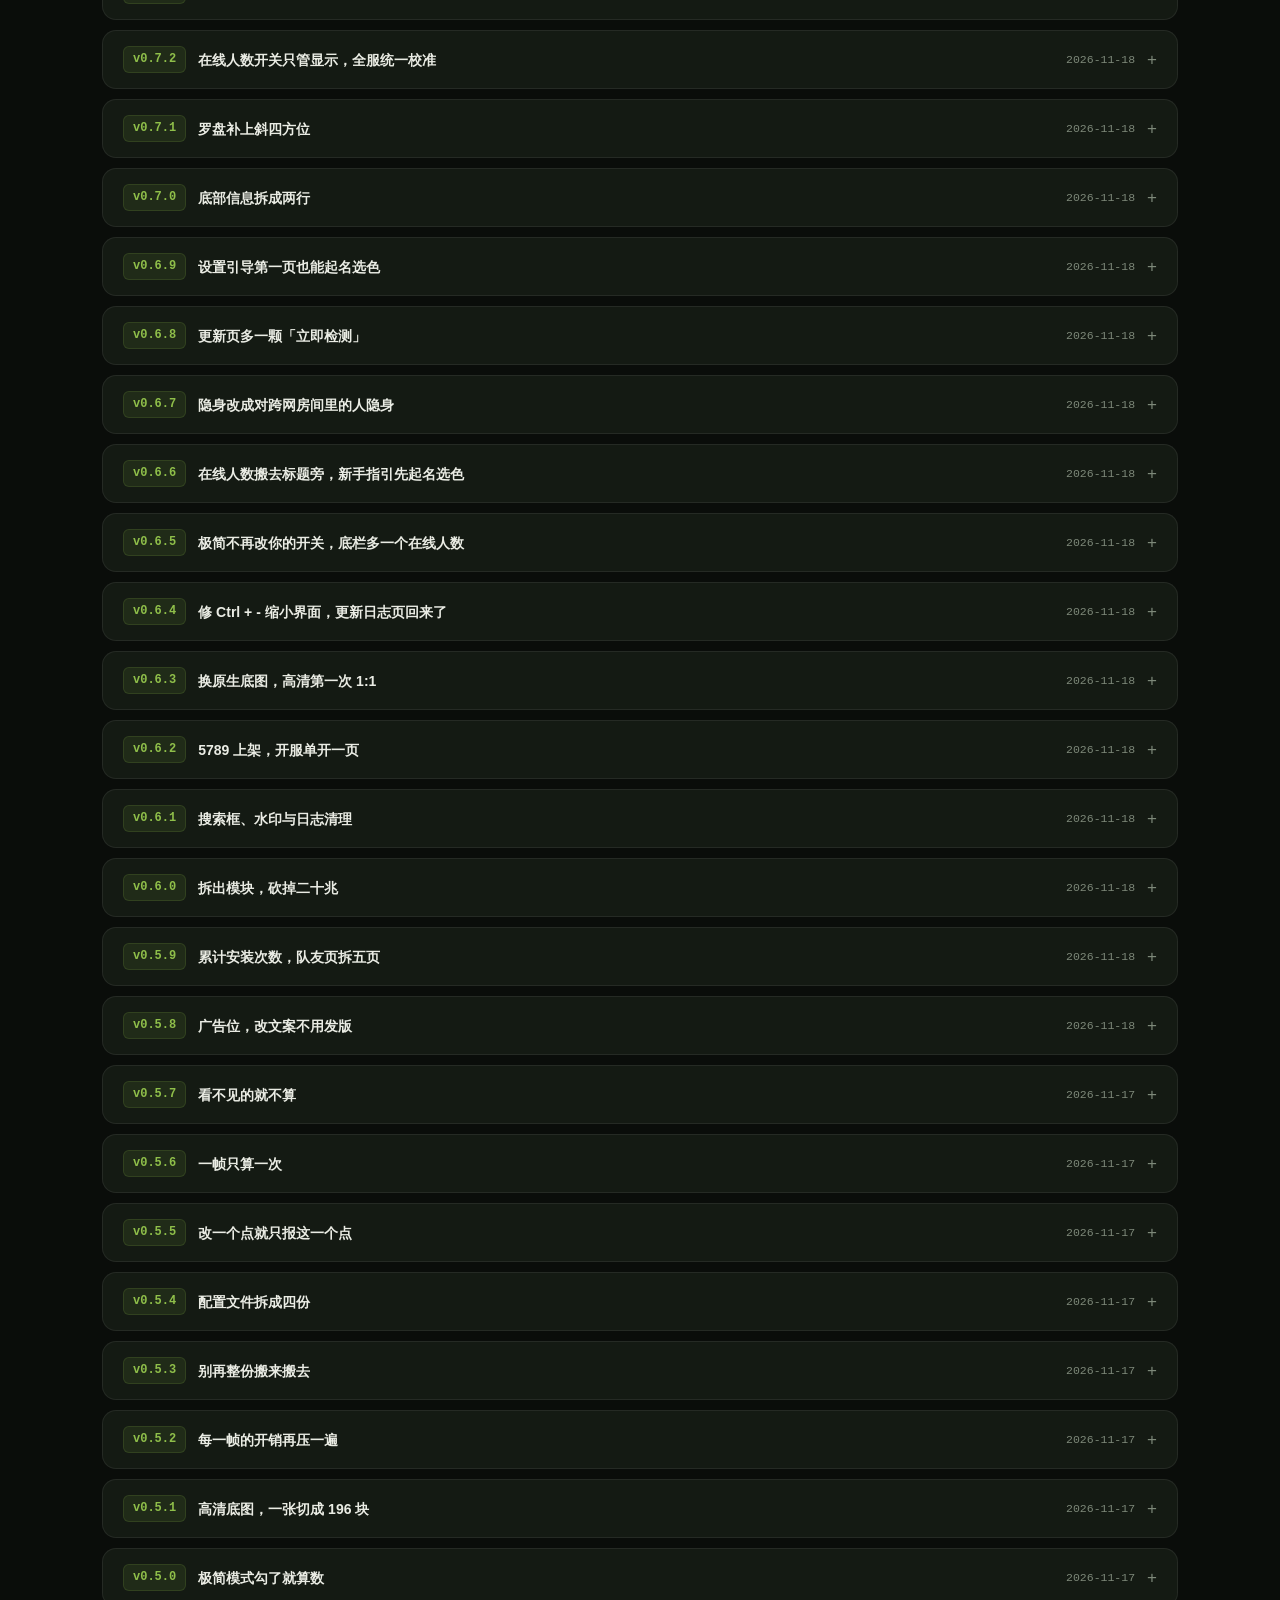
==== commit 59ff5fb3: "download page: 优化版上线（index.html）" ====
--- a/docs/index.html
+++ b/docs/index.html
@@ -22,7 +22,7 @@
 <meta property="og:url" content="https://scumhan.github.io/scum-minimap/">
 <meta name="robots" content="index,follow,max-snippet:-1,max-image-preview:large,max-video-preview:-1">
 <script type="application/ld+json">
-{"@context":"https://schema.org","@type":"SoftwareApplication","name":"SCUM 小地图","alternateName":"SCUM Minimap","applicationCategory":"GameApplication","applicationSubCategory":"Game Utility","operatingSystem":"Windows 10, Windows 11","softwareVersion":"1.4.7","fileSize":"118MB","inLanguage":"zh-CN","datePublished":"2026-11-22","description":"SCUM 小地图：自动读游戏坐标，在屏幕一角画实时雷达，支持队友位置共享、标点追踪、28 个热键。","offers":{"@type":"Offer","price":"0","priceCurrency":"CNY","availability":"https://schema.org/InStock"}}
+{"@context":"https://schema.org","@type":"SoftwareApplication","name":"SCUM 小地图","alternateName":"SCUM Minimap","applicationCategory":"GameApplication","applicationSubCategory":"Game Utility","operatingSystem":"Windows 10, Windows 11","softwareVersion":"1.5.0","fileSize":"119MB","inLanguage":"zh-CN","datePublished":"2026-11-22","description":"SCUM 小地图：自动读游戏坐标，在屏幕一角画实时雷达，支持队友位置共享、标点追踪、28 个热键。","offers":{"@type":"Offer","price":"0","priceCurrency":"CNY","availability":"https://schema.org/InStock"}}
 </script>
 <script type="application/ld+json">
 {"@context":"https://schema.org","@type":"FAQPage","mainEntity":[
@@ -645,7 +645,7 @@
       <a href="#changelog">更新日志</a>
       <a href="#faq">问题</a>
     </nav>
-    <button class="mini" id="dlTop" type="button">下载 <span data-ver>v1.4.7</span></button>
+    <button class="mini" id="dlTop" type="button">下载 <span data-ver>v1.5.0</span></button>
     <button class="menu-btn" id="menuBtn" type="button" aria-expanded="false" aria-controls="tnav" aria-label="打开页面目录">目录</button>
   </div>
 </div>
@@ -653,7 +653,7 @@
 <header class="hero">
   <div class="wrap hero-grid">
     <div class="hero-copy">
-      <a class="badge" href="#changelog" title="看这一版改了什么"><i></i> <span data-ver>v1.4.7</span> <s>·</s> <span data-date>2026-11-22</span> <s>·</s> 已上线 <em class="badge-more">改了什么 →</em></a>
+      <a class="badge" href="#changelog" title="看这一版改了什么"><i></i> <span data-ver>v1.5.0</span> <s>·</s> <span data-date>2026-11-22</span> <s>·</s> 已上线 <em class="badge-more">改了什么 →</em></a>
       <h1>SCUM <em>小地图</em><small>Real-time tactical radar</small></h1>
       <p class="lede">
         自动读游戏坐标，在屏幕上画一个实时雷达。<br>
@@ -663,7 +663,7 @@
         <span>不读内存</span><span>不注入游戏</span><span>不改游戏文件</span><span>不上传存档</span>
       </p>
       <div class="cta">
-        <button class="btn btn-main" id="dlSetup" type="button"><span>⚡ 下载安装包（推荐）<span class="btn-sub"><span data-ver>v1.4.7</span> · <span data-size>118 MB</span> · Win10/11</span></span></button>
+        <button class="btn btn-main" id="dlSetup" type="button"><span>⚡ 下载安装包（推荐）<span class="btn-sub"><span data-ver>v1.5.0</span> · <span data-size>119 MB</span> · Win10/11</span></span></button>
         <button class="btn btn-ghost" id="dlMirror" type="button"><span>🚀 国内加速下载<span class="btn-sub">备用线路 · 同一个包</span></span></button>
       </div>
       <p class="site-url">本站地址 <code>scumhan.github.io/scum-minimap</code> · 收藏这一页，更新都在这</p>
@@ -856,7 +856,7 @@
   <div class="wrap">
     <div class="sec-head rv">
       <span class="sec-no">01 / FEATURES</span>
-      <h2><span data-ver>v1.4.7</span> 全部功能</h2>
+      <h2><span data-ver>v1.5.0</span> 全部功能</h2>
       <p class="sec-sub">六大类、三十个设置分页、九十三张卡片，全在这里。每一项都能单独开关，改完当场生效，没有「保存」按钮。</p>
     </div>
 
@@ -1290,14 +1290,62 @@
     <div class="sec-head rv">
       <span class="sec-no">04 / CHANGELOG</span>
       <h2>更新日志</h2>
-      <p class="sec-sub">从 v0.0.1 到 <span data-ver>v1.4.7</span>，一共一百四十七批，一批不少。点标题展开，看每一批改了什么。</p>
+      <p class="sec-sub">从 v0.0.1 到 <span data-ver>v1.5.0</span>，一共一百五十批，一批不少。点标题展开，看每一批改了什么。</p>
     </div>
 
     <div class="rv">
             <details class="cl-item now" open>
               <summary>
+                <span class="clv">v1.5.0</span>
+                <span class="clnew">最新</span>
+                <span class="clt">不动就不画</span>
+                <span class="cld">2026-11-22</span>
+        </summary>
+              <div class="cl-body">
+                <ul>
+                  <li><b>🧊 完全静止时一帧都不画</b>　以前 rAF 渲染循环只要起来就停不下：坐标每 1.2 秒推一条强制重绘、跟随模式每帧都在画，动画一关 CPU 还在 60fps 空转。现在没有动画需求、位置也收敛时就把循环彻底挂起，等有事件（坐标、滚动、交互）再叫醒。静止时的 CPU 直接从 60fps 干到 0。</li>
+                  <li><b>🐢 跟随滚动降到 20fps</b>　跟随模式下按 50ms 节拍重绘（约 20fps），追踪呼吸环按 48ms，肉眼几乎无差，CPU 少烧一大截；真有逐帧动画（聚焦闪烁、队友标记、波动环）才回 60fps 全速。</li>
+                  <li><b>🔋 恢复可见无条件重启渲染</b>　不再卡在隐藏期间的循环空档，切回来看一眼就是最新的图。</li>
+                  <li><b>🔢 版本号按批次走</b>　第 150 批 = v1.5.0，669 项单测全过。</li>
+                </ul>
+              </div>
+            </details>
+            <details class="cl-item">
+              <summary>
+                <span class="clv">v1.4.9</span>
+                <span class="clt">路线贴着公路走</span>
+                <span class="cld">2026-11-22</span>
+        </summary>
+              <div class="cl-body">
+                <ul>
+                  <li><b>📌 没单独发版</b>　这批的改动跟着 v1.5.0 一起发出去，没有单独的安装包，装 1.5.0 或更新的版本就都有了。</li>
+                  <li><b>🛣 路线精度翻四倍</b>　路网从 1024 提到 4096，一格从 15 米细到 3.7 米。以前 A* 眼里的路是一条三十米宽的模糊带，底图上两三个像素宽的白线被摊成一片；现在就是那条线本身，该在哪拐就在哪拐。</li>
+                  <li><b>🧭 分层寻路</b>　四千的网格一次性铺开要四百兆内存，改成分两层走：先用五一二的粗网找一条走廊，再在走廊里用细网走。中位一百三十毫秒、最坏零点七秒，内存十几兆。长线走不通或超时，自动退回粗层路径。</li>
+                  <li><b>🚶 起点自动吸到最近的路</b>　站在路边草里点导航，以前会先往旁边野地窜一段才上路。现在起点先吸到九十二米内最近的主路或支路；中间隔着河就不吸。</li>
+                  <li><b>🛤 主路支路分开算</b>　以前路只有一档成本，主路和白色小径一样值钱。现在主路 1、支路 3，同样的距离更愿意走主路。</li>
+                  <li><b>🔢 版本号按批次走</b>　第 149 批 = v1.4.9，669 项单测全过。</li>
+                </ul>
+              </div>
+            </details>
+            <details class="cl-item">
+              <summary>
+                <span class="clv">v1.4.8</span>
+                <span class="clt">下载进度条各归各位</span>
+                <span class="cld">2026-11-22</span>
+        </summary>
+              <div class="cl-body">
+                <ul>
+                  <li><b>📌 没单独发版</b>　这批的改动跟着 v1.5.0 一起发出去，没有单独的安装包，装 1.5.0 或更新的版本就都有了。</li>
+                  <li><b>⬇ 音色包下载看得见进度了</b>　以前点「下载音色包」，音色卡里一点动静都没有：进度全画在更新页那根条上，人待在音色卡里根本看不见。现在音色卡自己有一条，显示「12.3 / 20.5 MB（60%）」，下完转「正在解包」，装好留六秒再收起来；没装成也直接写在条下面。</li>
+                  <li><b>🗺️ 高清底图同样补上</b>　同一个下载器、同一个毛病，底图卡里也加了一条自己的进度。</li>
+                  <li><b>更新页不再串台</b>　音色包和底图下载时，更新页原本会亮起「安装完成，重启后生效」，其实程序根本没更新。现在这两类进度只画到各自的卡里。</li>
+                  <li><b>🔢 版本号按批次走</b>　第 148 批 = v1.4.8，664 项单测全过。</li>
+                </ul>
+              </div>
+            </details>
+            <details class="cl-item">
+              <summary>
                 <span class="clv">v1.4.7</span>
-                <span class="clnew">最新</span>
                 <span class="clt">十二种语言全部补齐</span>
                 <span class="cld">2026-11-22</span>
         </summary>
@@ -3893,7 +3941,7 @@
   <div class="wrap">
     <div class="foot-grid">
       <p>作者 <b>韩老魔</b> · QQ <a href="https://wpa.qq.com/msgrd?v=3&amp;uin=3182380548&amp;site=qq&amp;menu=yes" target="_blank" rel="noopener noreferrer">3182380548</a> · 邮箱 <b>3182380548@qq.com</b></p>
-      <p>当前版本 <b data-ver>v1.4.7</b> · <span data-date>2026-11-22</span></p>
+      <p>当前版本 <b data-ver>v1.5.0</b> · <span data-date>2026-11-22</span></p>
     </div>
     <p class="fine">
       完全免费、无内购、无弹窗骚扰，作者无偿分享给 SCUM 玩家。不收钱、不注册、不上传你的存档。坐标来自游戏自带的「复制位置」功能，程序不读内存、不注入、不改游戏文件。
@@ -3910,11 +3958,11 @@
      发版只改这一段（或跑 scripts/bump_download.js 自动改）
      ══════════════════════════════════════════════════════════ */
   var CFG = {
-    ver:    '1.4.7',
+    ver:    '1.5.0',
     date:   '2026-11-22',
-    size:   123881165,
-    count:  1337,
-    sha256: '871d9f5bb1d721f2f3195b01c7e9c7e6b4e016e0b1109682dabf03e728b54546'
+    size:   124370341,
+    count:  1529,
+    sha256: '72b9c08f4e4b58cb77f243adef0159a6175b510e6b634d54824cc0658ea3d173'
   };
 
   /* 域名与文件名不写明文 */
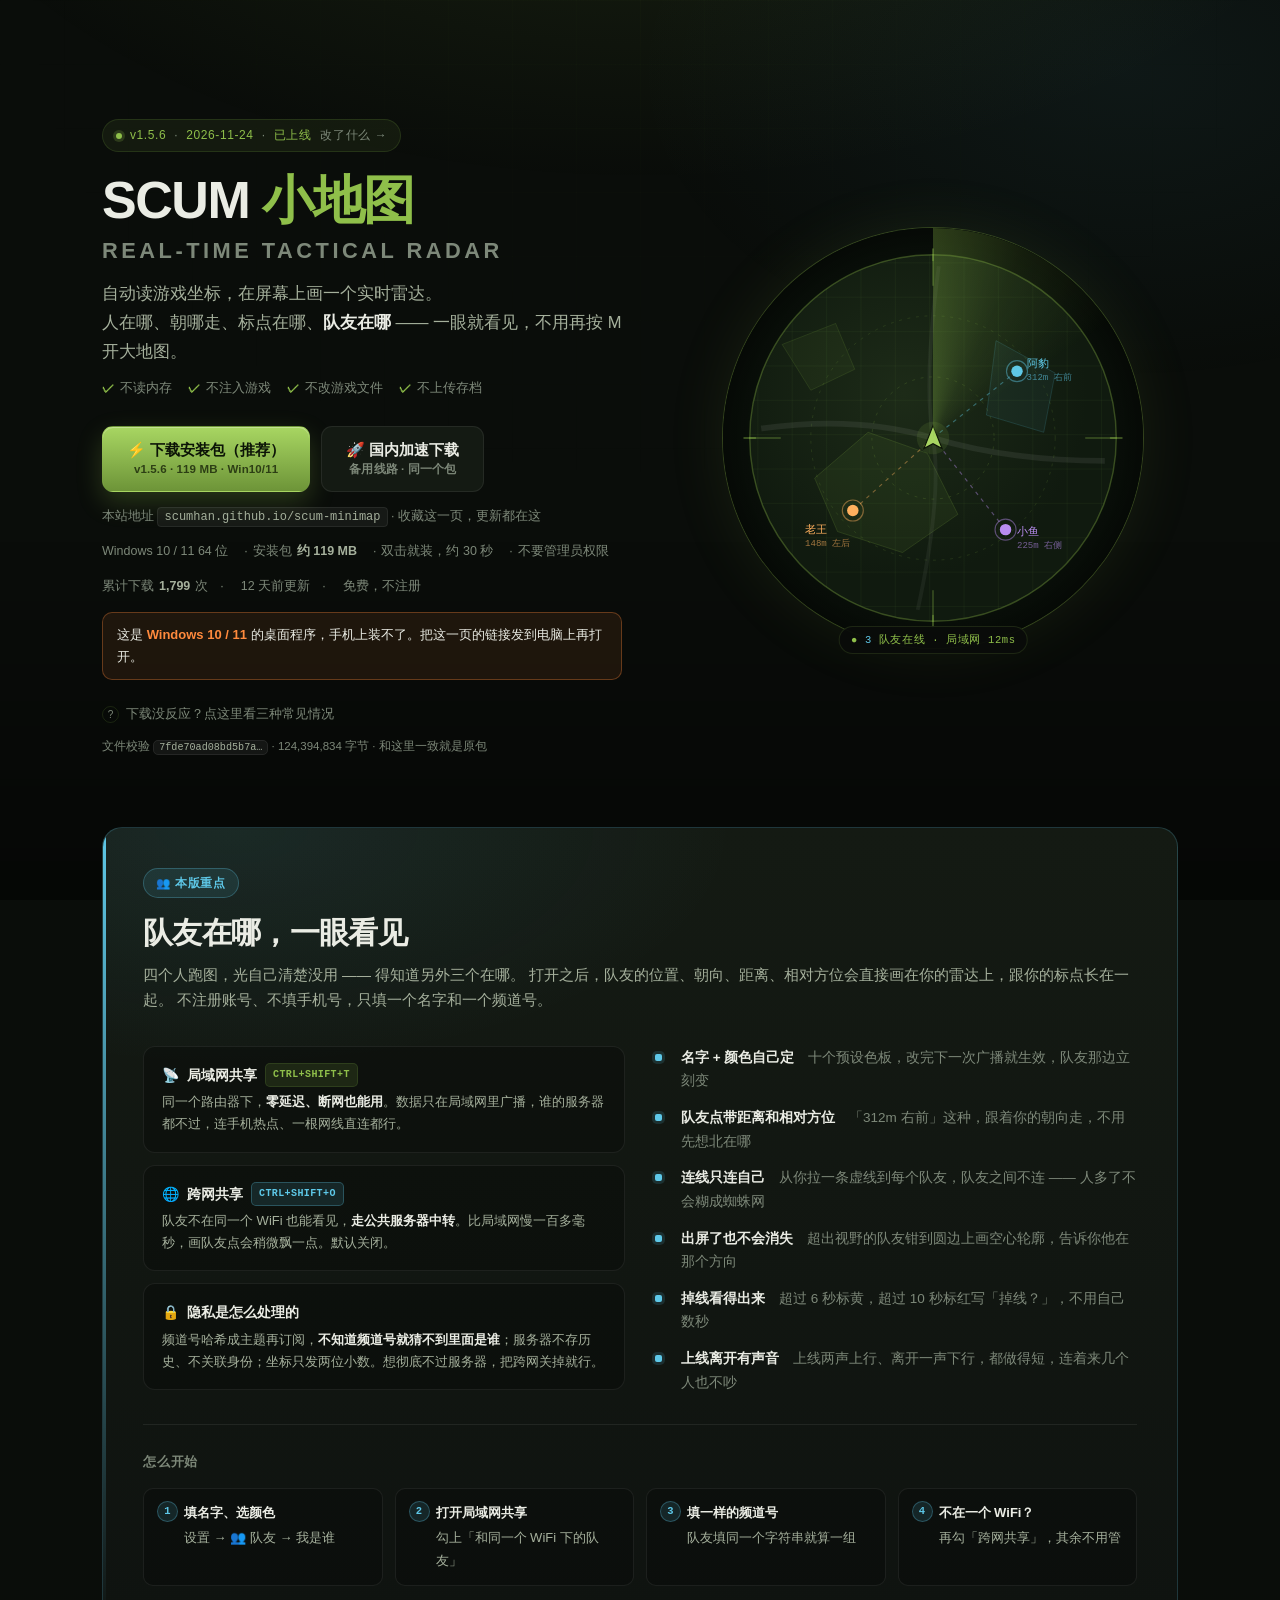
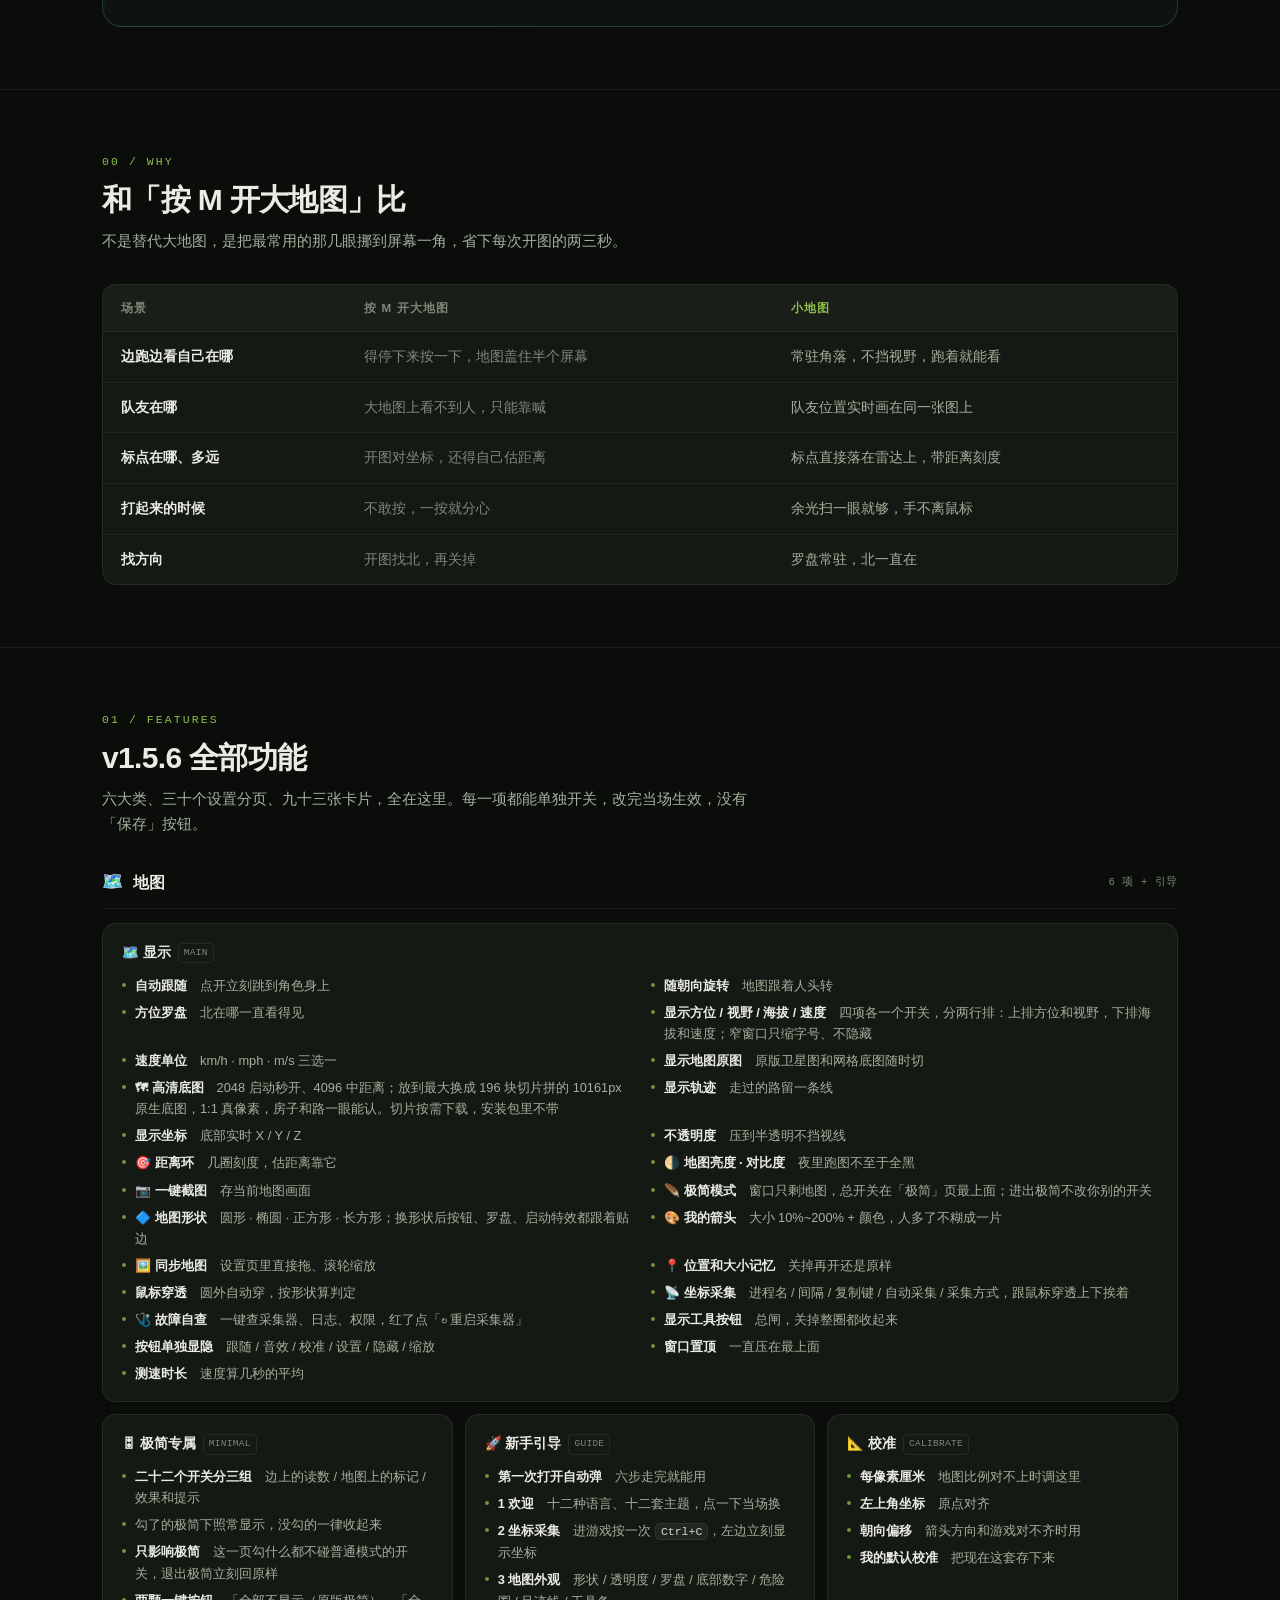
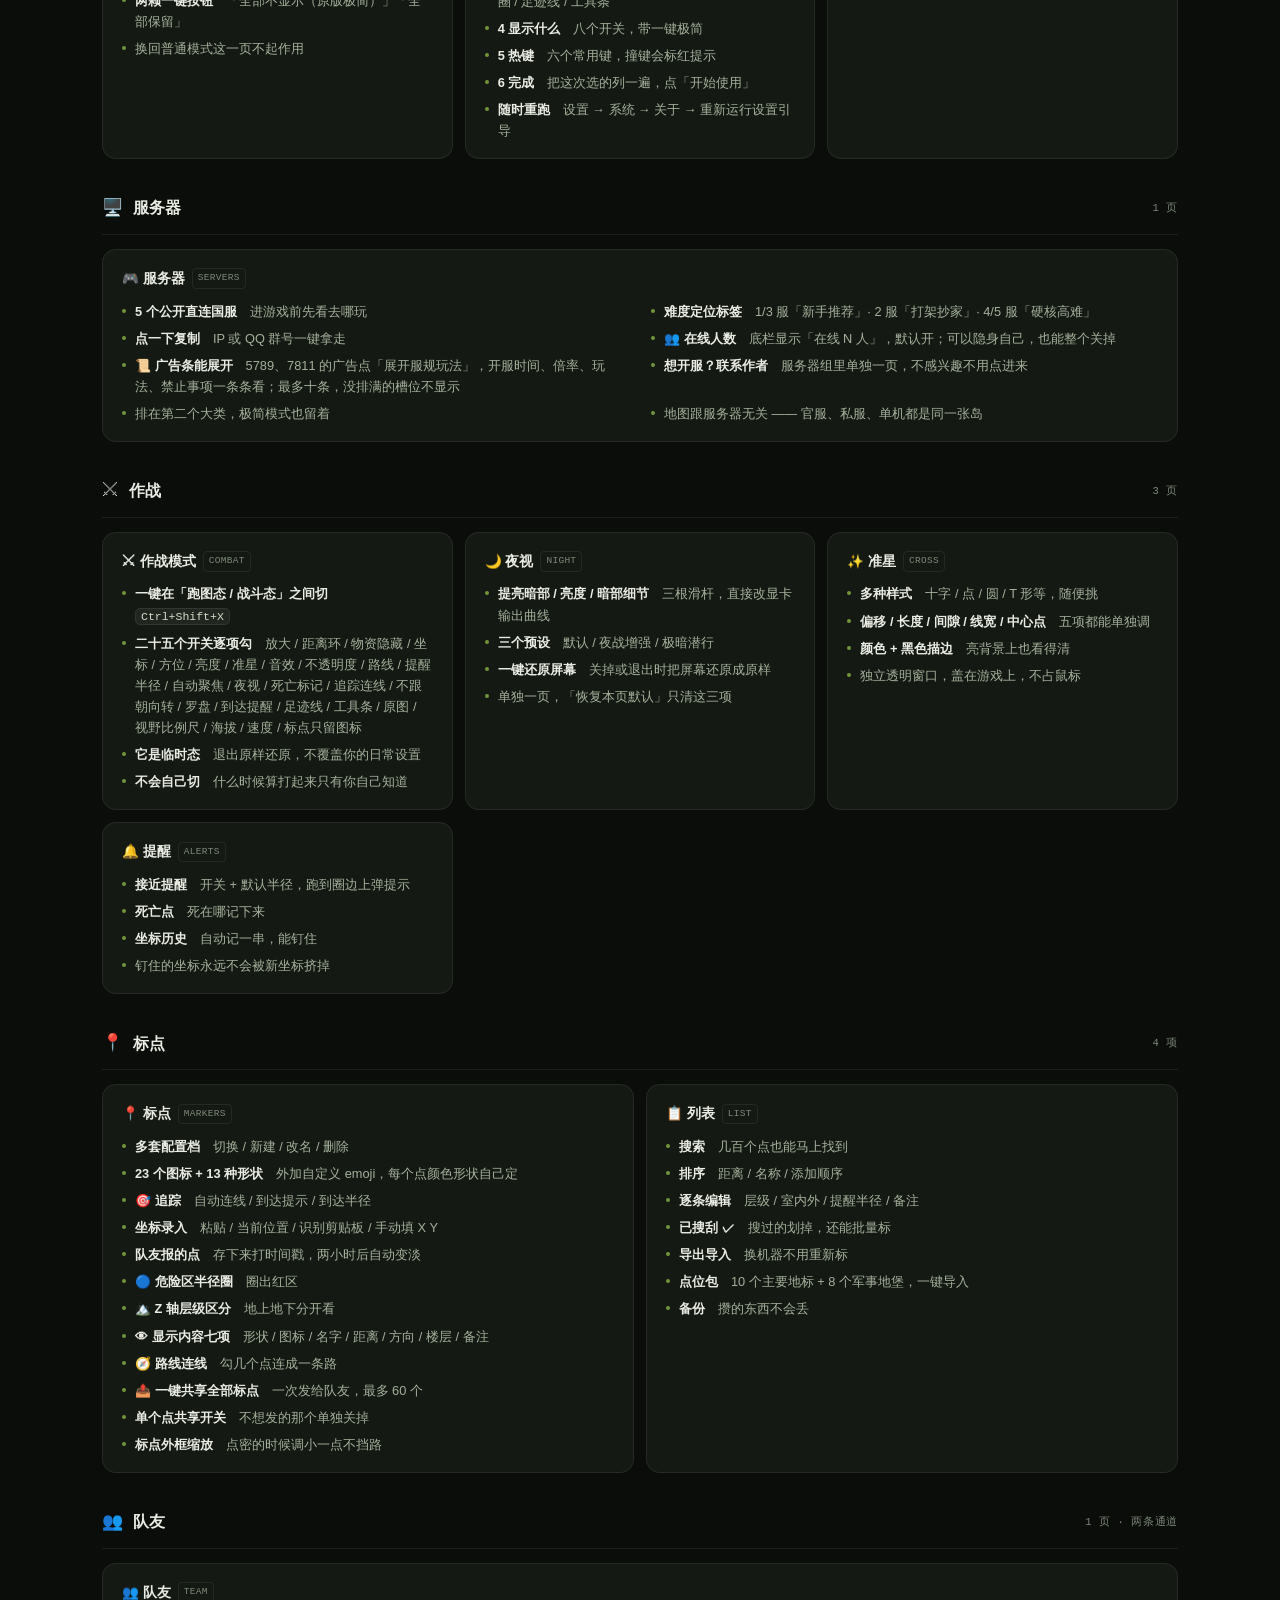
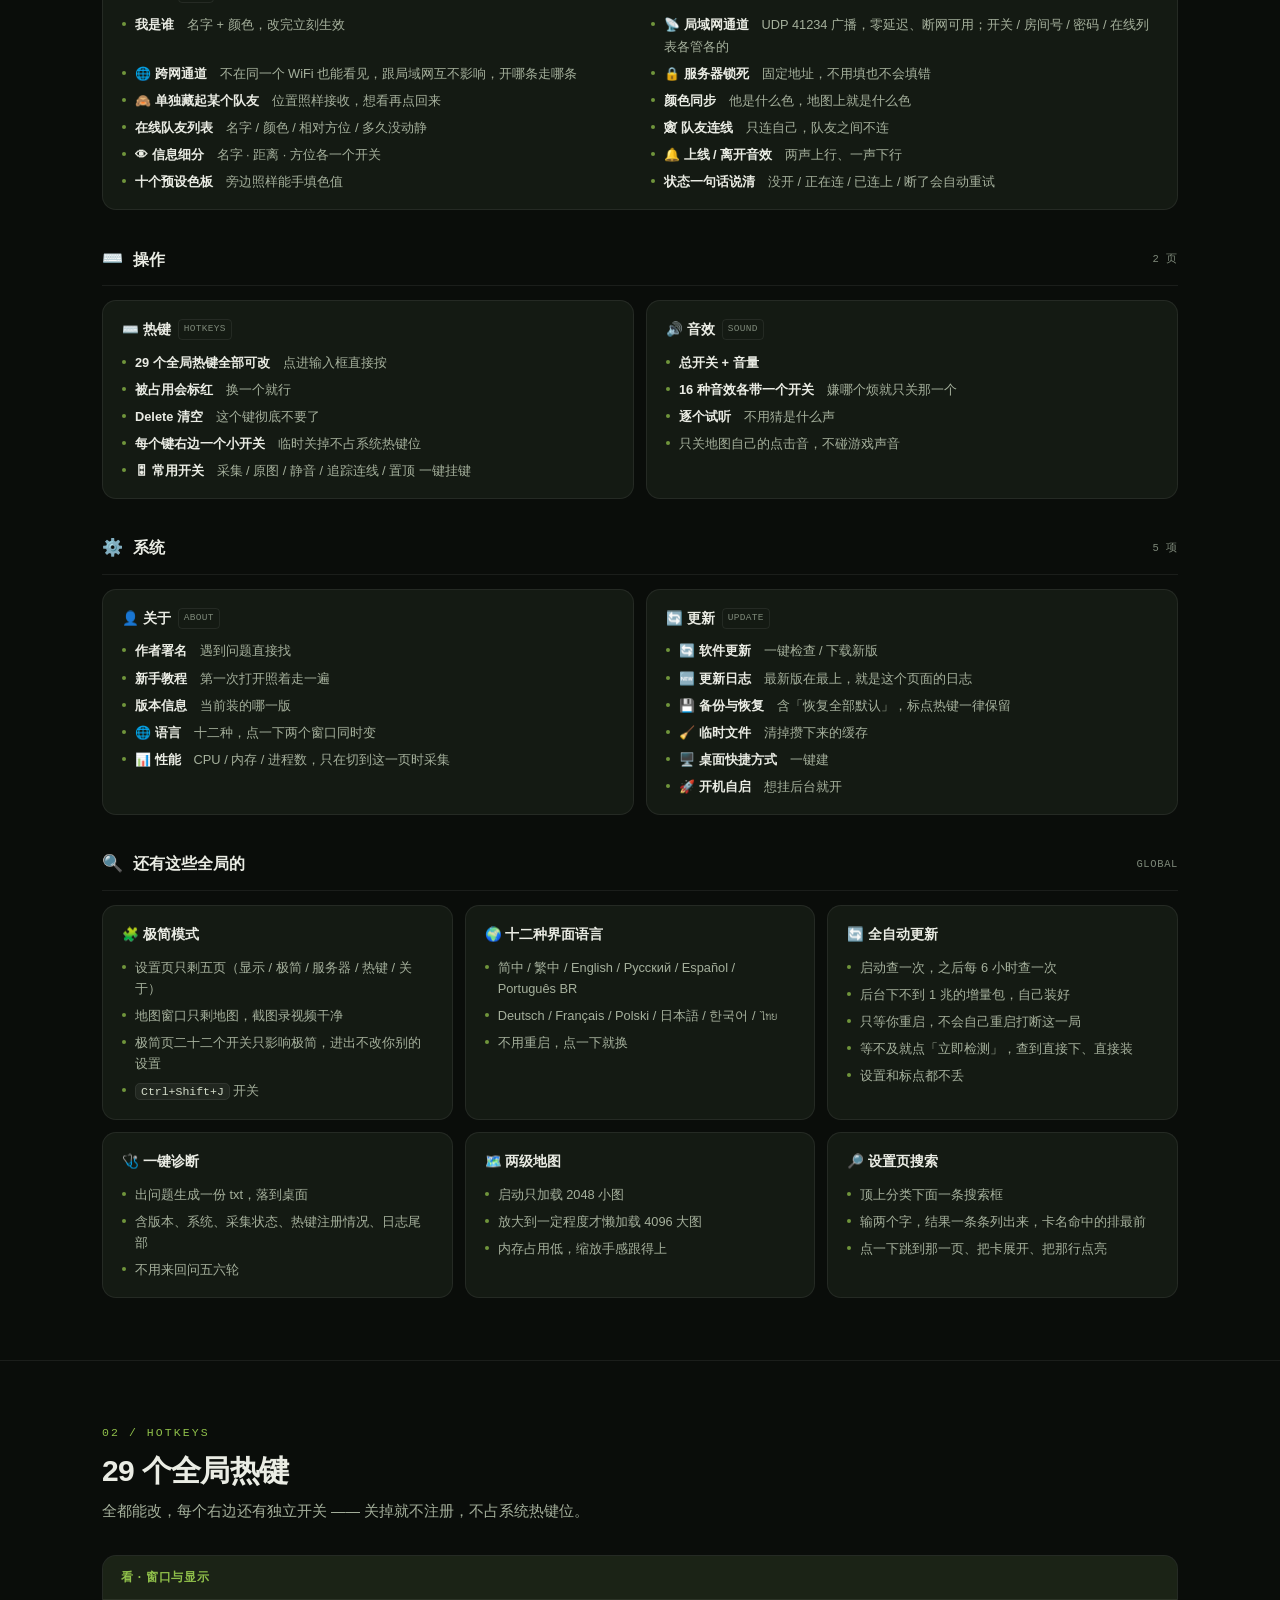
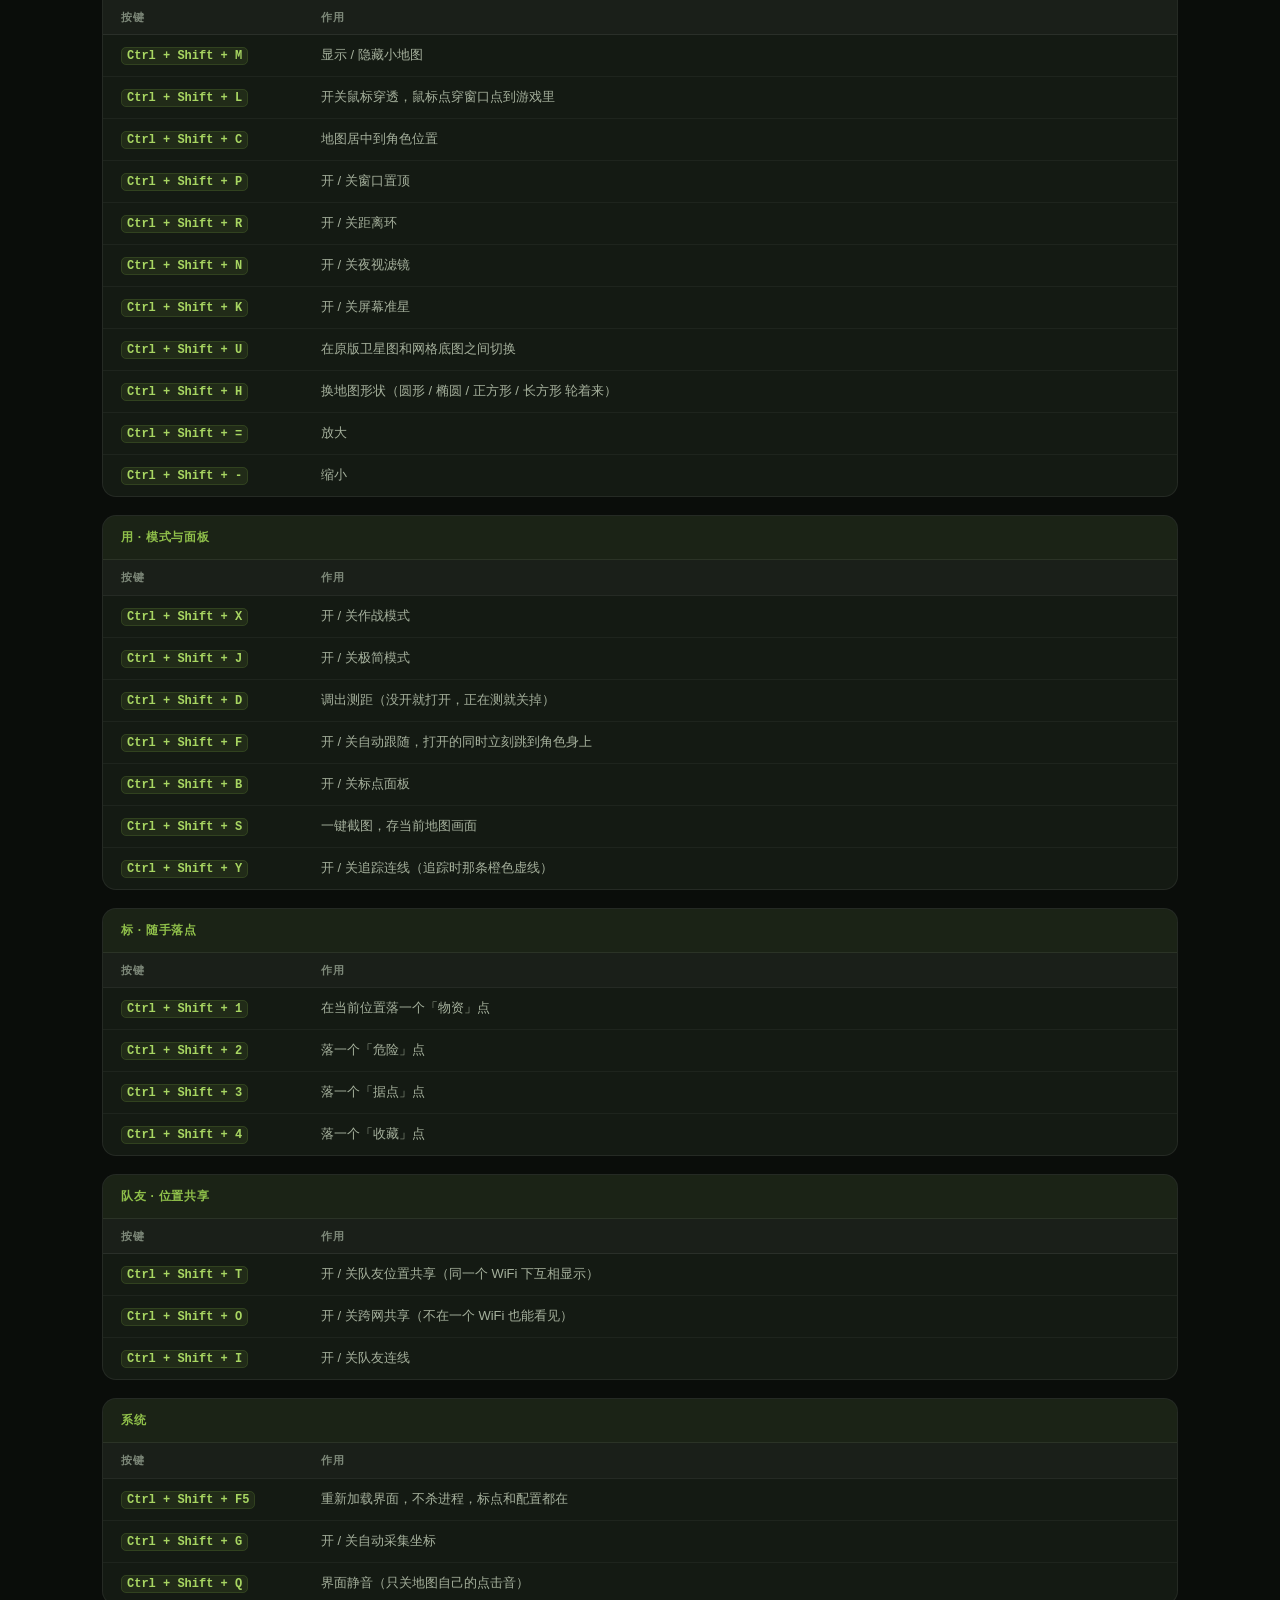
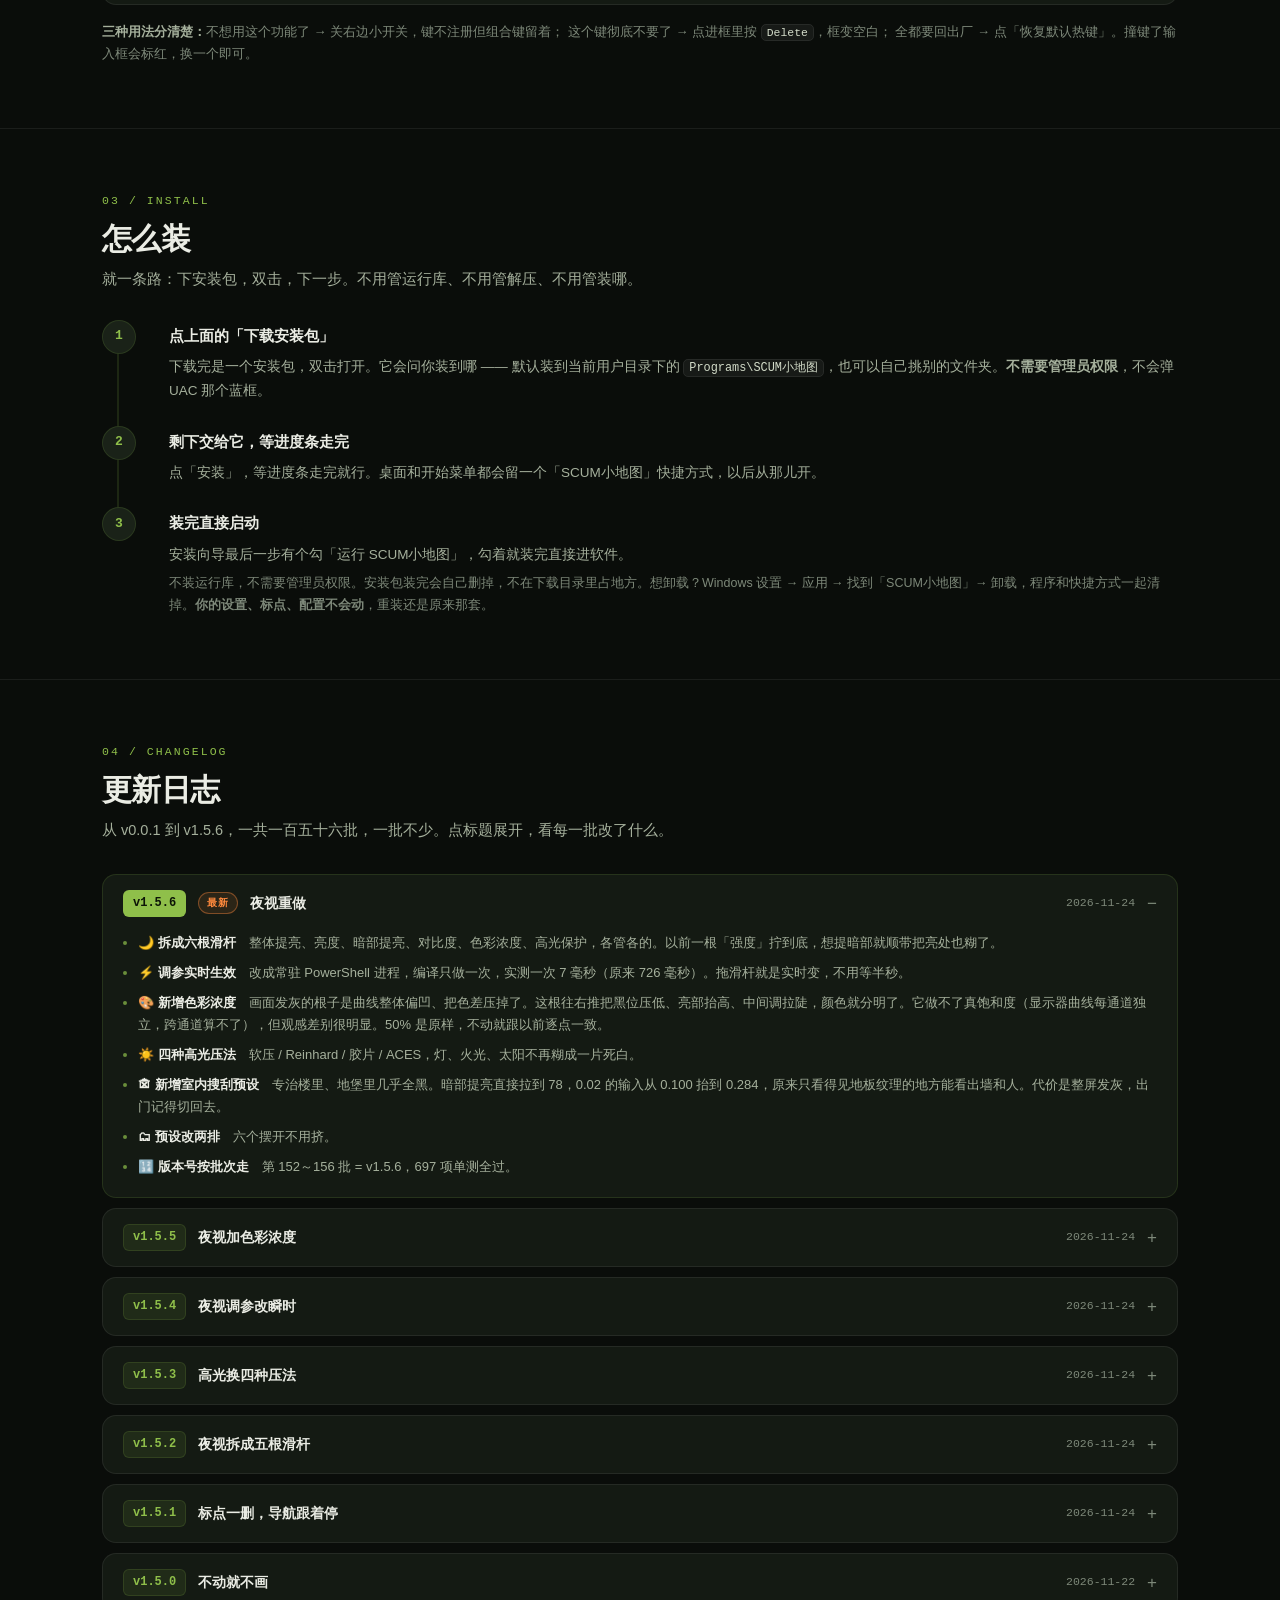
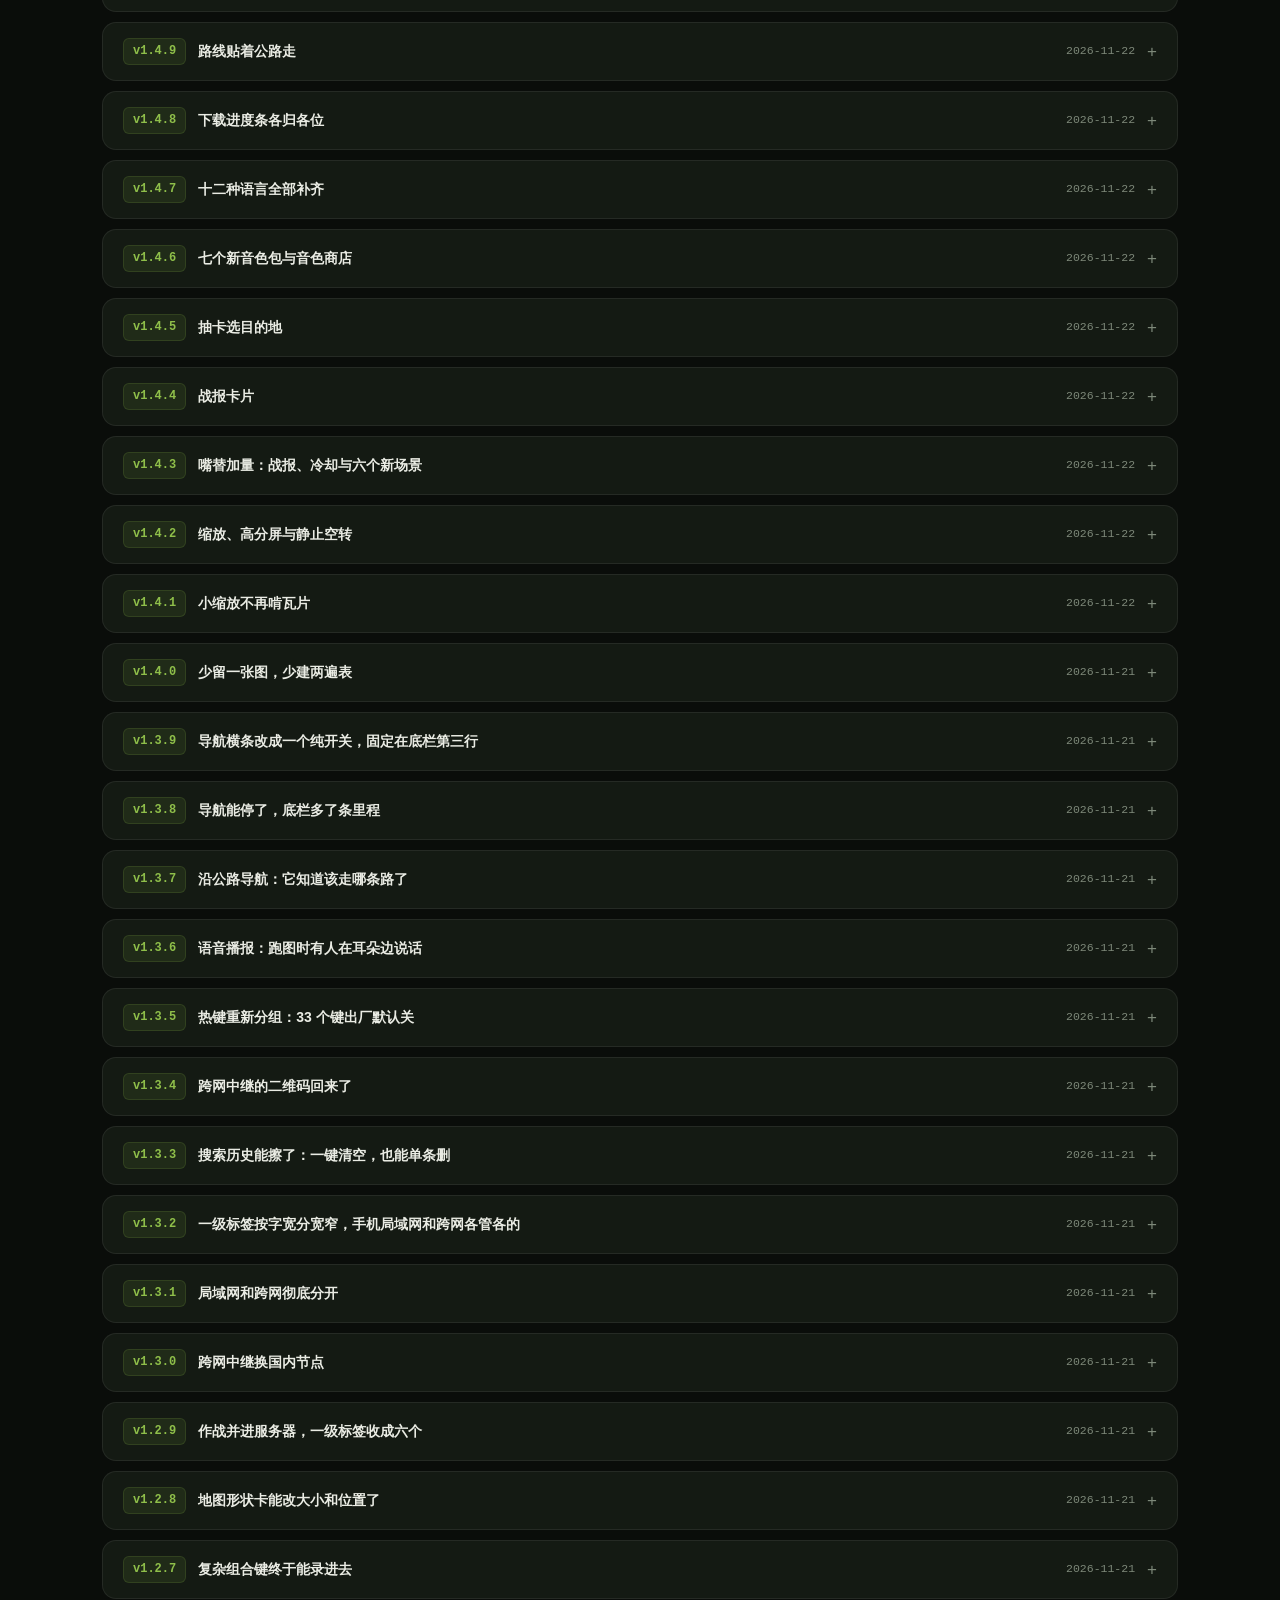
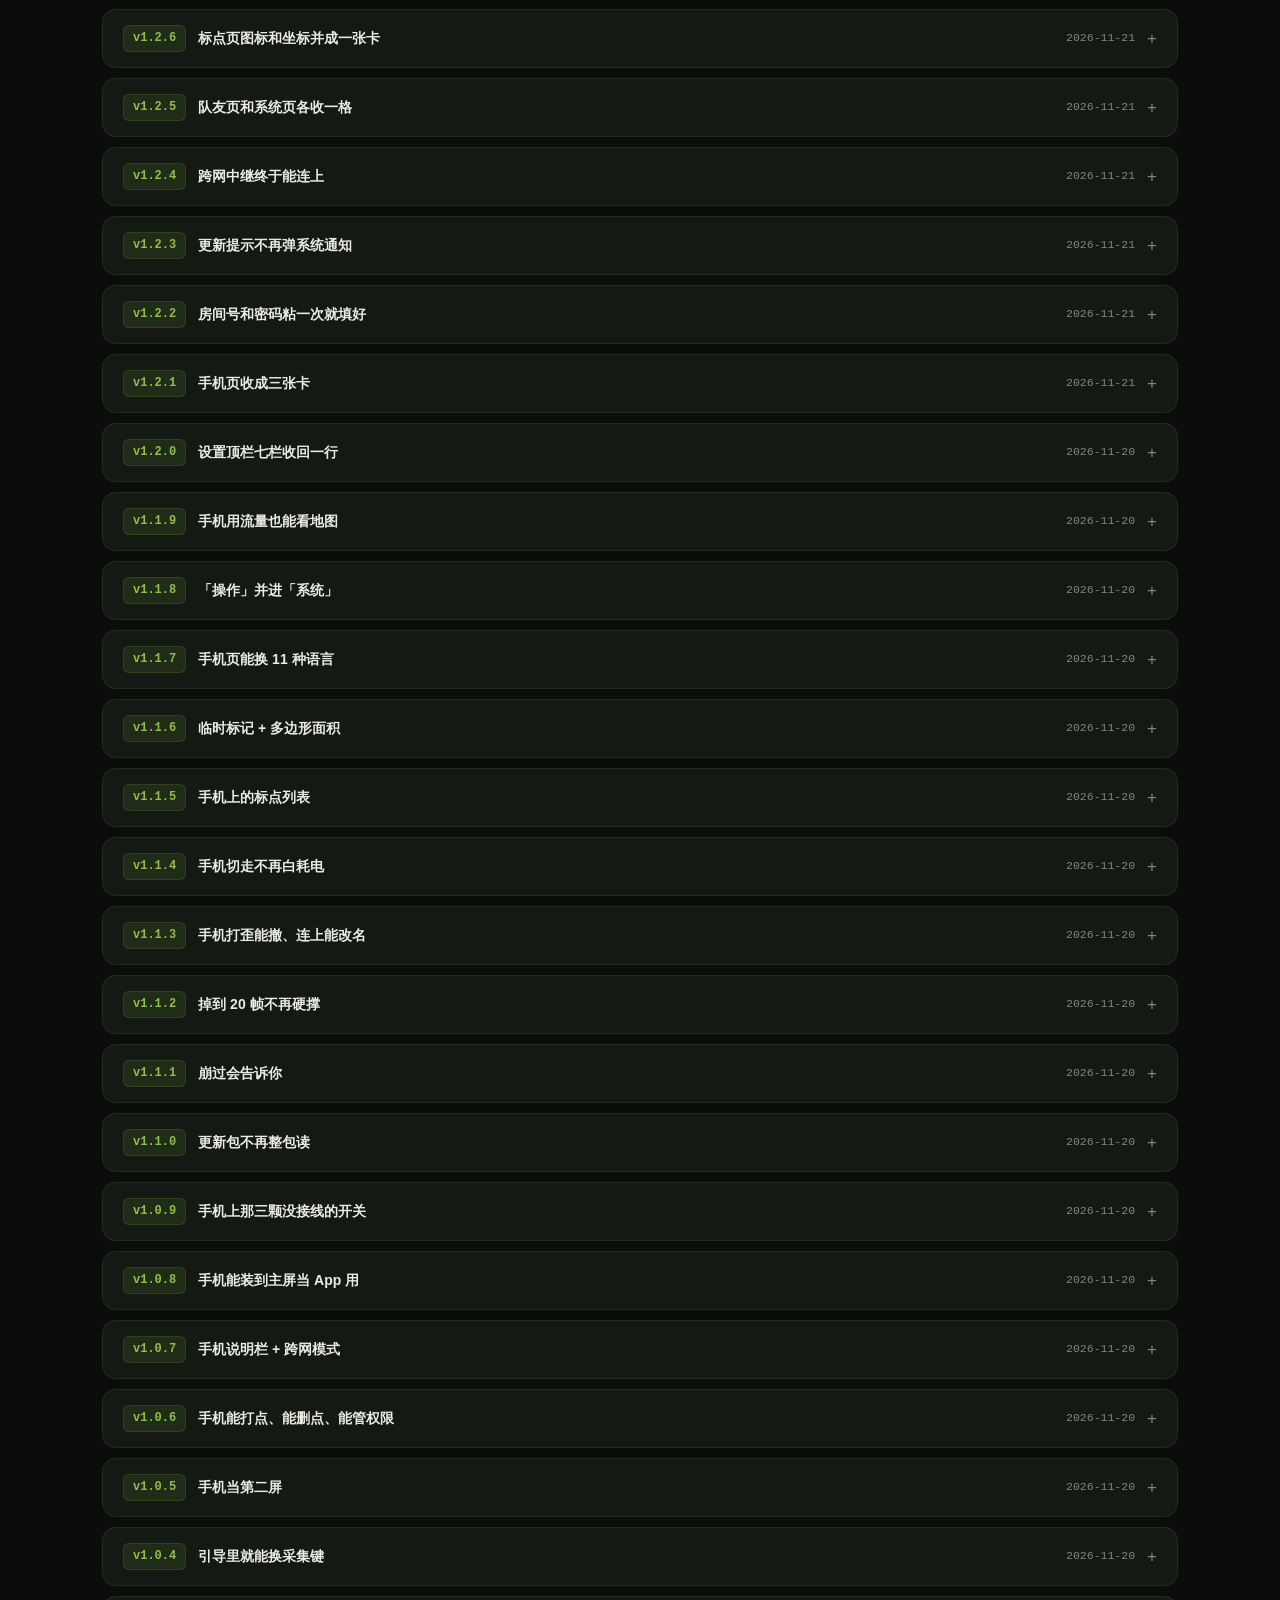
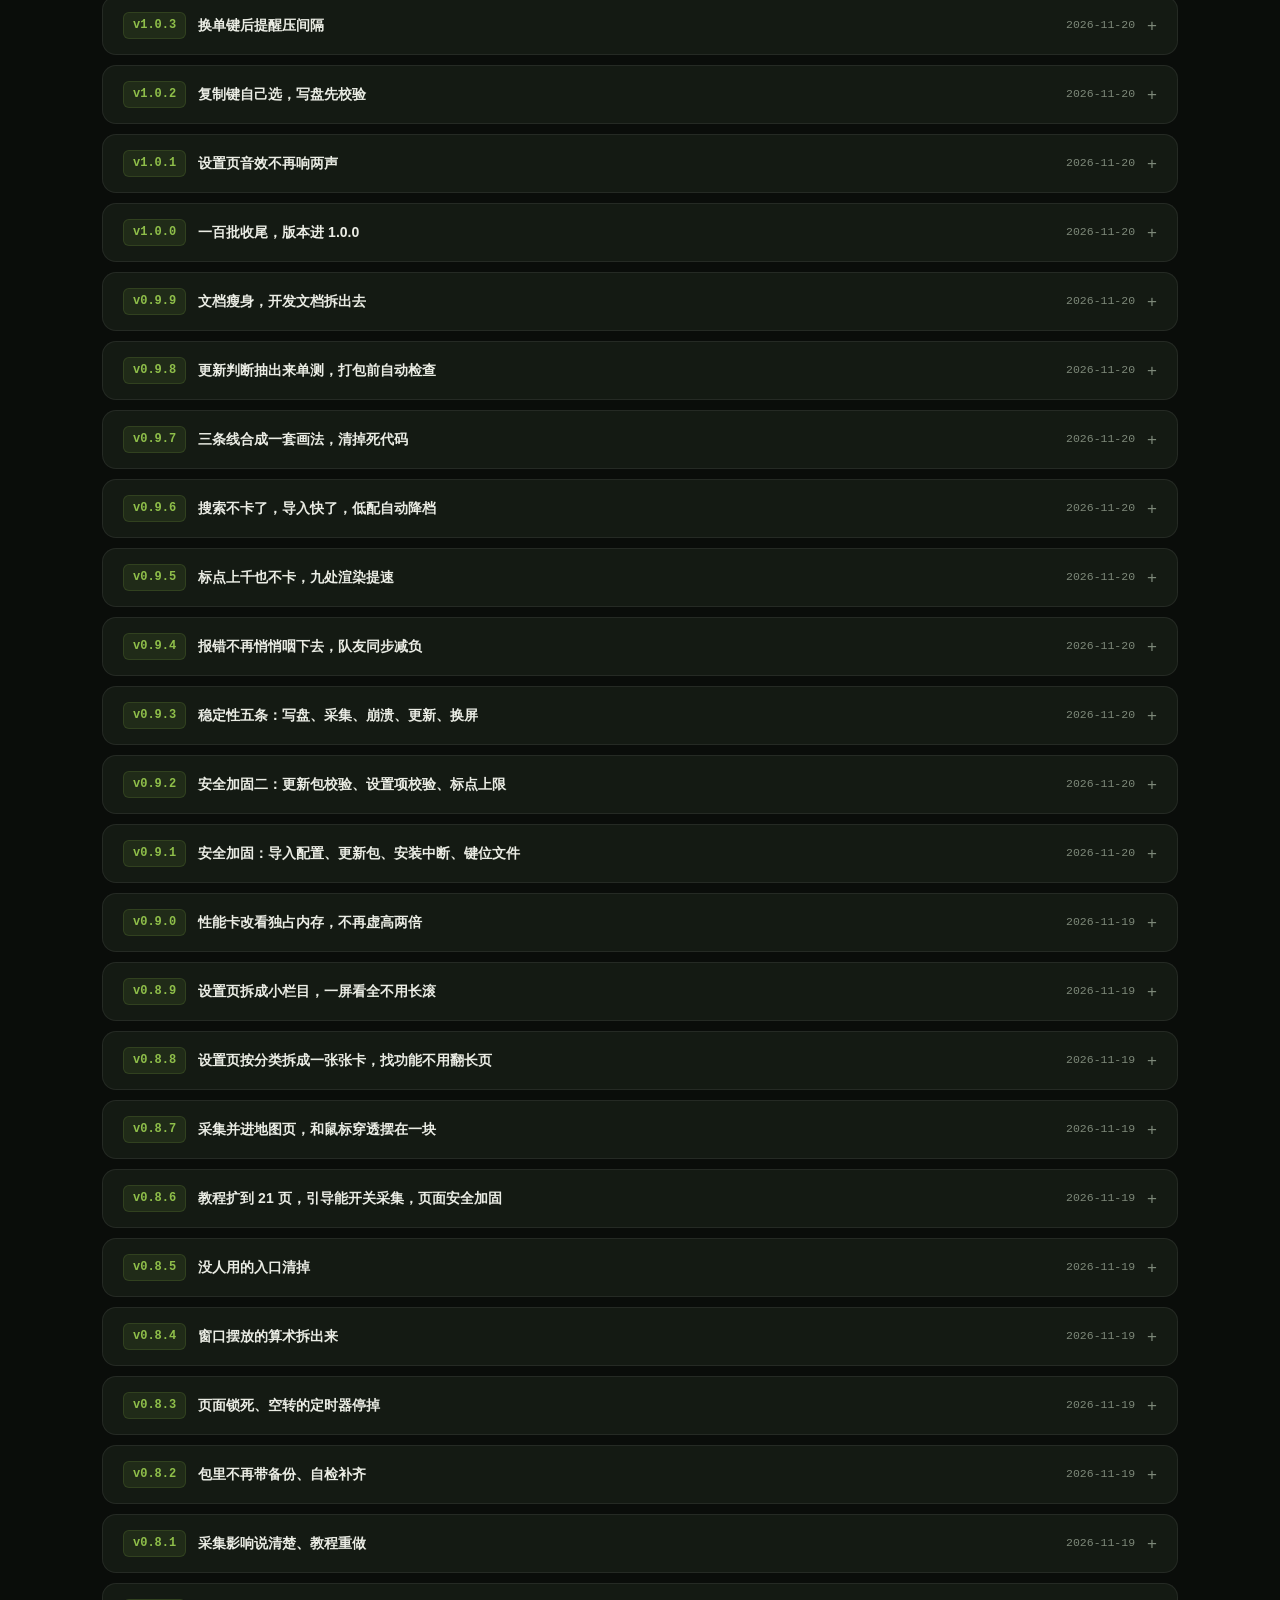
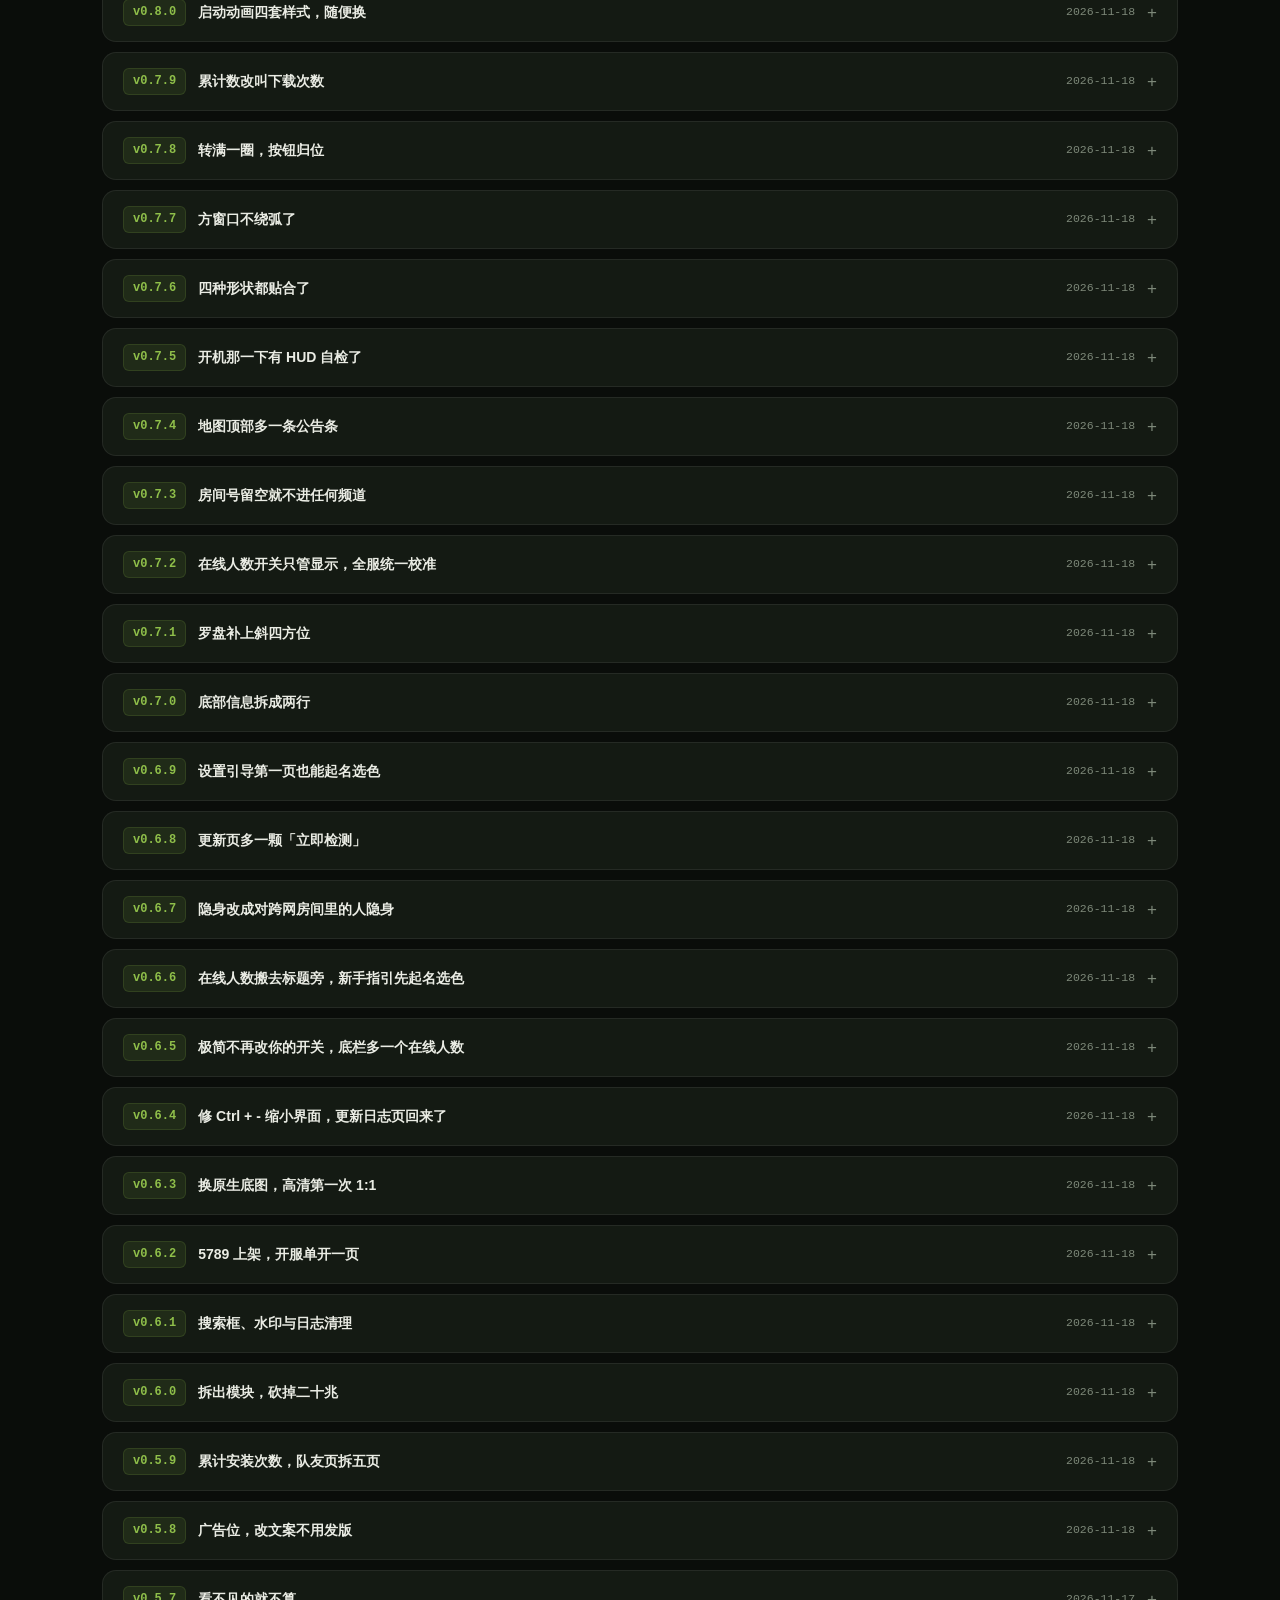
==== commit 301d13a0: "download page: 优化版上线（index.html）" ====
--- a/docs/index.html
+++ b/docs/index.html
@@ -11,7 +11,7 @@
 <meta property="og:type" content="website">
 <meta property="og:site_name" content="SCUM 小地图">
 <meta property="og:title" content="SCUM 小地图 · 实时雷达，队友在哪一眼看见">
-<meta property="og:description" content="自动读游戏坐标，在屏幕一角画实时雷达。队友位置共享、标点带距离、48 个热键。Windows 10 / 11，免费。">
+<meta property="og:description" content="自动读游戏坐标，在屏幕一角画实时雷达。队友位置共享、标点带距离、50 个热键。Windows 10 / 11，免费。">
 <meta property="og:image" content="og.png">
 <meta property="og:locale" content="zh_CN">
 <meta name="twitter:card" content="summary_large_image">
@@ -22,7 +22,7 @@
 <meta property="og:url" content="https://scumhan.github.io/scum-minimap/">
 <meta name="robots" content="index,follow,max-snippet:-1,max-image-preview:large,max-video-preview:-1">
 <script type="application/ld+json">
-{"@context":"https://schema.org","@type":"SoftwareApplication","name":"SCUM 小地图","alternateName":"SCUM Minimap","applicationCategory":"GameApplication","applicationSubCategory":"Game Utility","operatingSystem":"Windows 10, Windows 11","softwareVersion":"1.5.0","fileSize":"119MB","inLanguage":"zh-CN","datePublished":"2026-11-22","description":"SCUM 小地图：自动读游戏坐标，在屏幕一角画实时雷达，支持队友位置共享、标点追踪、28 个热键。","offers":{"@type":"Offer","price":"0","priceCurrency":"CNY","availability":"https://schema.org/InStock"}}
+{"@context":"https://schema.org","@type":"SoftwareApplication","name":"SCUM 小地图","alternateName":"SCUM Minimap","applicationCategory":"GameApplication","applicationSubCategory":"Game Utility","operatingSystem":"Windows 10, Windows 11","softwareVersion":"1.5.6","fileSize":"119MB","inLanguage":"zh-CN","datePublished":"2026-11-24","description":"SCUM 小地图：自动读游戏坐标，在屏幕一角画实时雷达，支持队友位置共享、标点追踪、28 个热键。","offers":{"@type":"Offer","price":"0","priceCurrency":"CNY","availability":"https://schema.org/InStock"}}
 </script>
 <script type="application/ld+json">
 {"@context":"https://schema.org","@type":"FAQPage","mainEntity":[
@@ -645,7 +645,7 @@
       <a href="#changelog">更新日志</a>
       <a href="#faq">问题</a>
     </nav>
-    <button class="mini" id="dlTop" type="button">下载 <span data-ver>v1.5.0</span></button>
+    <button class="mini" id="dlTop" type="button">下载 <span data-ver>v1.5.6</span></button>
     <button class="menu-btn" id="menuBtn" type="button" aria-expanded="false" aria-controls="tnav" aria-label="打开页面目录">目录</button>
   </div>
 </div>
@@ -653,7 +653,7 @@
 <header class="hero">
   <div class="wrap hero-grid">
     <div class="hero-copy">
-      <a class="badge" href="#changelog" title="看这一版改了什么"><i></i> <span data-ver>v1.5.0</span> <s>·</s> <span data-date>2026-11-22</span> <s>·</s> 已上线 <em class="badge-more">改了什么 →</em></a>
+      <a class="badge" href="#changelog" title="看这一版改了什么"><i></i> <span data-ver>v1.5.6</span> <s>·</s> <span data-date>2026-11-24</span> <s>·</s> 已上线 <em class="badge-more">改了什么 →</em></a>
       <h1>SCUM <em>小地图</em><small>Real-time tactical radar</small></h1>
       <p class="lede">
         自动读游戏坐标，在屏幕上画一个实时雷达。<br>
@@ -663,7 +663,7 @@
         <span>不读内存</span><span>不注入游戏</span><span>不改游戏文件</span><span>不上传存档</span>
       </p>
       <div class="cta">
-        <button class="btn btn-main" id="dlSetup" type="button"><span>⚡ 下载安装包（推荐）<span class="btn-sub"><span data-ver>v1.5.0</span> · <span data-size>119 MB</span> · Win10/11</span></span></button>
+        <button class="btn btn-main" id="dlSetup" type="button"><span>⚡ 下载安装包（推荐）<span class="btn-sub"><span data-ver>v1.5.6</span> · <span data-size>119 MB</span> · Win10/11</span></span></button>
         <button class="btn btn-ghost" id="dlMirror" type="button"><span>🚀 国内加速下载<span class="btn-sub">备用线路 · 同一个包</span></span></button>
       </div>
       <p class="site-url">本站地址 <code>scumhan.github.io/scum-minimap</code> · 收藏这一页，更新都在这</p>
@@ -856,7 +856,7 @@
   <div class="wrap">
     <div class="sec-head rv">
       <span class="sec-no">01 / FEATURES</span>
-      <h2><span data-ver>v1.5.0</span> 全部功能</h2>
+      <h2><span data-ver>v1.5.6</span> 全部功能</h2>
       <p class="sec-sub">六大类、三十个设置分页、九十三张卡片，全在这里。每一项都能单独开关，改完当场生效，没有「保存」按钮。</p>
     </div>
 
@@ -1290,14 +1290,111 @@
     <div class="sec-head rv">
       <span class="sec-no">04 / CHANGELOG</span>
       <h2>更新日志</h2>
-      <p class="sec-sub">从 v0.0.1 到 <span data-ver>v1.5.0</span>，一共一百五十批，一批不少。点标题展开，看每一批改了什么。</p>
+      <p class="sec-sub">从 v0.0.1 到 <span data-ver>v1.5.6</span>，一共一百五十六批，一批不少。点标题展开，看每一批改了什么。</p>
     </div>
 
     <div class="rv">
             <details class="cl-item now" open>
               <summary>
+                <span class="clv">v1.5.6</span>
+                <span class="clnew">最新</span>
+                <span class="clt">夜视重做</span>
+                <span class="cld">2026-11-24</span>
+        </summary>
+              <div class="cl-body">
+                <ul>
+                  <li><b>🌙 拆成六根滑杆</b>　整体提亮、亮度、暗部提亮、对比度、色彩浓度、高光保护，各管各的。以前一根「强度」拧到底，想提暗部就顺带把亮处也糊了。</li>
+                  <li><b>⚡ 调参实时生效</b>　改成常驻 PowerShell 进程，编译只做一次，实测一次 7 毫秒（原来 726 毫秒）。拖滑杆就是实时变，不用等半秒。</li>
+                  <li><b>🎨 新增色彩浓度</b>　画面发灰的根子是曲线整体偏凹、把色差压掉了。这根往右推把黑位压低、亮部抬高、中间调拉陡，颜色就分明了。它做不了真饱和度（显示器曲线每通道独立，跨通道算不了），但观感差别很明显。50% 是原样，不动就跟以前逐点一致。</li>
+                  <li><b>☀️ 四种高光压法</b>　软压 / Reinhard / 胶片 / ACES，灯、火光、太阳不再糊成一片死白。</li>
+                  <li><b>🏚 新增室内搜刮预设</b>　专治楼里、地堡里几乎全黑。暗部提亮直接拉到 78，0.02 的输入从 0.100 抬到 0.284，原来只看得见地板纹理的地方能看出墙和人。代价是整屏发灰，出门记得切回去。</li>
+                  <li><b>🗂 预设改两排</b>　六个摆开不用挤。</li>
+                  <li><b>🔢 版本号按批次走</b>　第 152～156 批 = v1.5.6，697 项单测全过。</li>
+                </ul>
+              </div>
+            </details>
+            <details class="cl-item">
+              <summary>
+                <span class="clv">v1.5.5</span>
+                <span class="clt">夜视加色彩浓度</span>
+                <span class="cld">2026-11-24</span>
+        </summary>
+              <div class="cl-body">
+                <ul>
+                  <li><b>📌 没单独发版</b>　这批的改动跟着 v1.5.6 一起发出去，没有单独的安装包，装 1.5.6 或更新的版本就都有了。</li>
+                  <li><b>🎨 色彩浓度（第六根滑杆）</b>　画面发灰的根子是曲线整体偏凹、把色差压掉了。这根往右推把黑位压低、亮部抬高、中间调拉陡，颜色就分明了。50% 是原样，不动就跟以前逐点一致。</li>
+                  <li><b>🚫 不是饱和度</b>　显示器那条曲线每通道独立 256 点，做不了跨通道运算；真饱和度要把同一像素的 R、G、B 一起算，硬件层面办不到。三条曲线必须完全一样，否则原本灰色的墙和地面会开始偏色。</li>
+                </ul>
+              </div>
+            </details>
+            
+            <details class="cl-item">
+              <summary>
+                <span class="clv">v1.5.4</span>
+                <span class="clt">夜视调参改瞬时</span>
+                <span class="cld">2026-11-24</span>
+        </summary>
+              <div class="cl-body">
+                <ul>
+                  <li><b>📌 没单独发版</b>　这批的改动跟着 v1.5.6 一起发出去，没有单独的安装包，装 1.5.6 或更新的版本就都有了。</li>
+                  <li><b>⚡ 调参瞬时生效</b>　原来三层延迟叠着：渐变 140ms、滑杆防抖 420ms、PowerShell 每次启动都要编译一遍内嵌 C#（约 670ms）。现在改成常驻进程，编译只做一次，实测一次 7 毫秒。拖滑杆就是实时变。</li>
+                  <li><b>🌗 开关不再渐变</b>　`NIGHT_FADE` 140 → 0，开夜视直接到位。</li>
+                </ul>
+              </div>
+            </details>
+            
+            <details class="cl-item">
+              <summary>
+                <span class="clv">v1.5.3</span>
+                <span class="clt">高光换四种压法</span>
+                <span class="cld">2026-11-24</span>
+        </summary>
+              <div class="cl-body">
+                <ul>
+                  <li><b>📌 没单独发版</b>　这批的改动跟着 v1.5.6 一起发出去，没有单独的安装包，装 1.5.6 或更新的版本就都有了。</li>
+                  <li><b>☀️ 四种压法</b>　软压（只动最亮那一点）/ Reinhard（连暗部一起抬，压得最轻）/ 胶片（一进亮部就开始压，轮廓还留得住）/ ACES（压得最狠，手电、火光、白墙压得最干净）。</li>
+                  <li><b>🎞 预设各配压法</b>　默认和极暗潜行用软压，夜战和找人用胶片，久看不累用 ACES。强度拉到 0 时四种完全一样。</li>
+                  <li><b>🖼 换压法不碰暗部</b>　除了 Reinhard，其余只改 72% 以上那一段，换压法不会把已经调好的暗处带跑。</li>
+                </ul>
+              </div>
+            </details>
+            
+            <details class="cl-item">
+              <summary>
+                <span class="clv">v1.5.2</span>
+                <span class="clt">夜视拆成五根滑杆</span>
+                <span class="cld">2026-11-24</span>
+        </summary>
+              <div class="cl-body">
+                <ul>
+                  <li><b>📌 没单独发版</b>　这批的改动跟着 v1.5.6 一起发出去，没有单独的安装包，装 1.5.6 或更新的版本就都有了。</li>
+                  <li><b>🎚 暗部提亮和对比度分开</b>　以前第三根叫「画面细节」，实际是拿对比度反着算，把「抬黑」和「加轮廓」绑在一根轴上互相打架。现在一个提暗处、一个加轮廓，各管各的。</li>
+                  <li><b>🕯 高光保护</b>　火光、手电、白墙以前一提亮就糊成一片白，现在过 72% 的部分软着压回来，亮处还留细节。</li>
+                  <li><b>🎨 色调</b>　原色 / 夜视绿 / 暖色，按 RGB 通道分别乘，不改亮度。</li>
+                  <li><b>⭐ 预设扩到 5 档 + 自定义</b>　默认 / 夜战增强 / 极暗潜行 / 找人（高对比）/ 柔和（久看不累），再加「存为我的 / 套用我的」。</li>
+                  <li><b>🖥 多显示器一起生效</b>　以前只改主屏，副屏完全不动，现在所有活动屏一起调，还原时也按显示器名对回去。</li>
+                </ul>
+              </div>
+            </details>
+            
+            <details class="cl-item">
+              <summary>
+                <span class="clv">v1.5.1</span>
+                <span class="clt">标点一删，导航跟着停</span>
+                <span class="cld">2026-11-24</span>
+        </summary>
+              <div class="cl-body">
+                <ul>
+                  <li><b>📌 没单独发版</b>　这批的改动跟着 v1.5.6 一起发出去，没有单独的安装包，装 1.5.6 或更新的版本就都有了。</li>
+                  <li><b>🧭 取消标点时导航一起停</b>　正在导航的那个点被取消（再点一次、右键删除、列表里那颗 ✕），以前只清标点和路线，导航线照样指着原地往下走，而能停导航的入口全挂在这个点上 —— 等于彻底停不下来。现在删点顺手停导航，语音照常播一句「导航已停」。</li>
+                  <li><b>👻 不再留幽灵路线</b>　清空全部标点、导入覆盖、换配置档、在设置页或手机上删点，这几种绕过去的路径以前都漏，现在都停。</li>
+                </ul>
+              </div>
+            </details>
+            
+            <details class="cl-item">
+              <summary>
                 <span class="clv">v1.5.0</span>
-                <span class="clnew">最新</span>
                 <span class="clt">不动就不画</span>
                 <span class="cld">2026-11-22</span>
         </summary>
@@ -3941,7 +4038,7 @@
   <div class="wrap">
     <div class="foot-grid">
       <p>作者 <b>韩老魔</b> · QQ <a href="https://wpa.qq.com/msgrd?v=3&amp;uin=3182380548&amp;site=qq&amp;menu=yes" target="_blank" rel="noopener noreferrer">3182380548</a> · 邮箱 <b>3182380548@qq.com</b></p>
-      <p>当前版本 <b data-ver>v1.5.0</b> · <span data-date>2026-11-22</span></p>
+      <p>当前版本 <b data-ver>v1.5.6</b> · <span data-date>2026-11-24</span></p>
     </div>
     <p class="fine">
       完全免费、无内购、无弹窗骚扰，作者无偿分享给 SCUM 玩家。不收钱、不注册、不上传你的存档。坐标来自游戏自带的「复制位置」功能，程序不读内存、不注入、不改游戏文件。
@@ -3958,11 +4055,11 @@
      发版只改这一段（或跑 scripts/bump_download.js 自动改）
      ══════════════════════════════════════════════════════════ */
   var CFG = {
-    ver:    '1.5.0',
-    date:   '2026-11-22',
-    size:   124370341,
-    count:  1529,
-    sha256: '72b9c08f4e4b58cb77f243adef0159a6175b510e6b634d54824cc0658ea3d173'
+    ver:    '1.5.6',
+    date:   '2026-11-24',
+    size:   124394834,
+    count:  1799,
+    sha256: '7fde70ad08bd5b7a3512b4c8988714090b903f8da59fdb980357ccb2b4032d4f'
   };
 
   /* 域名与文件名不写明文 */
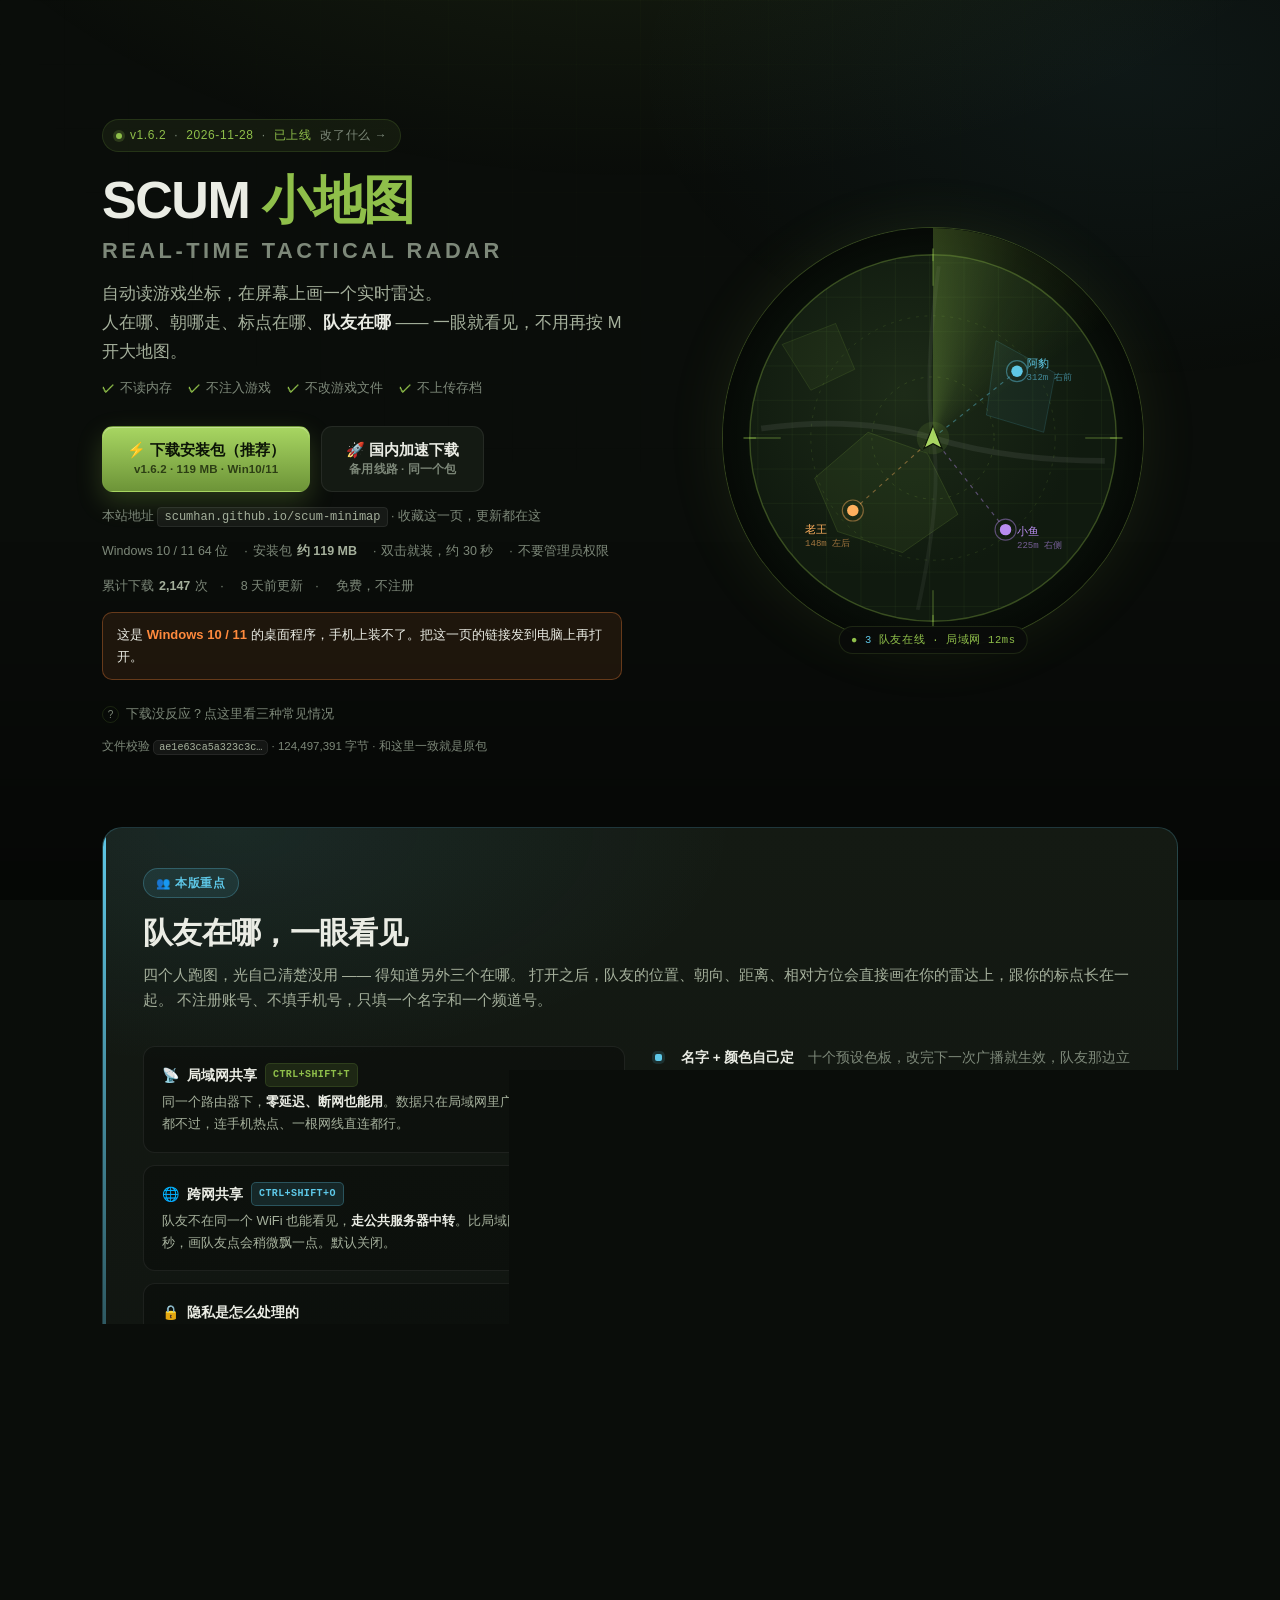
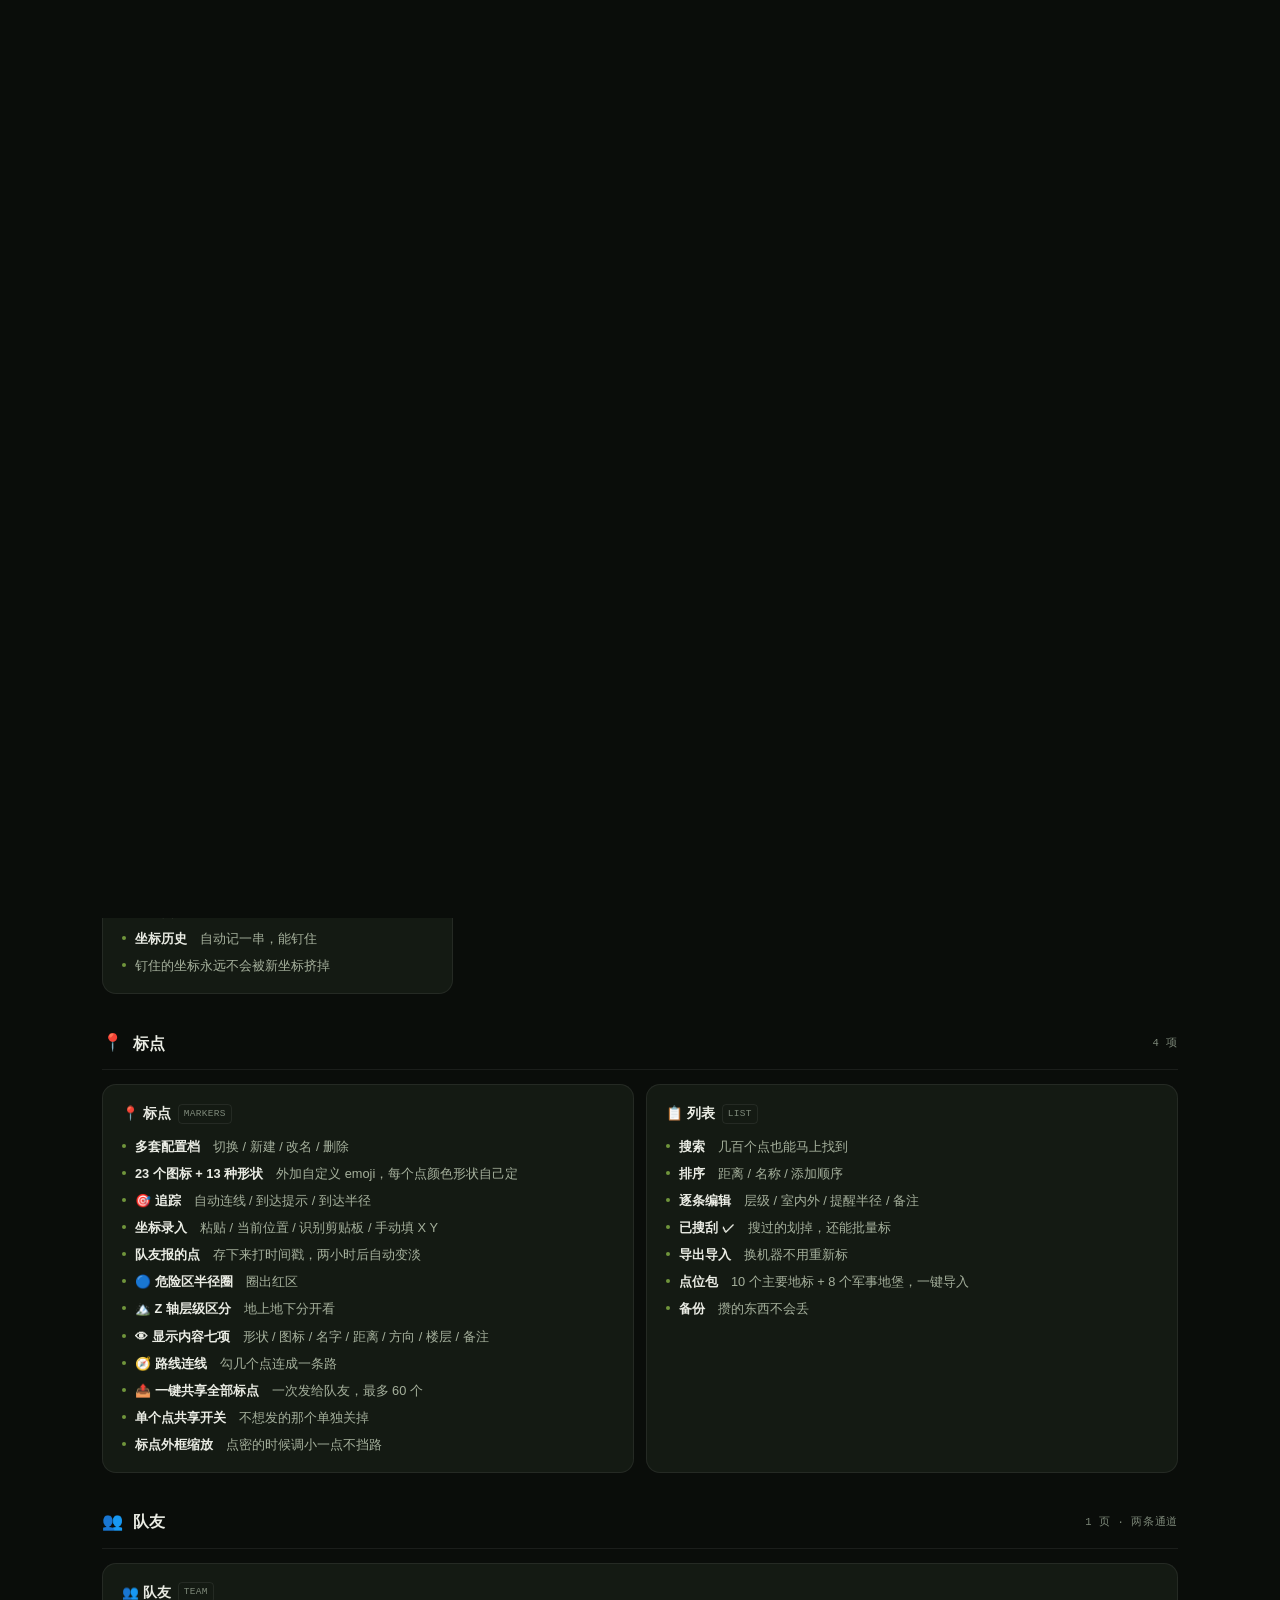
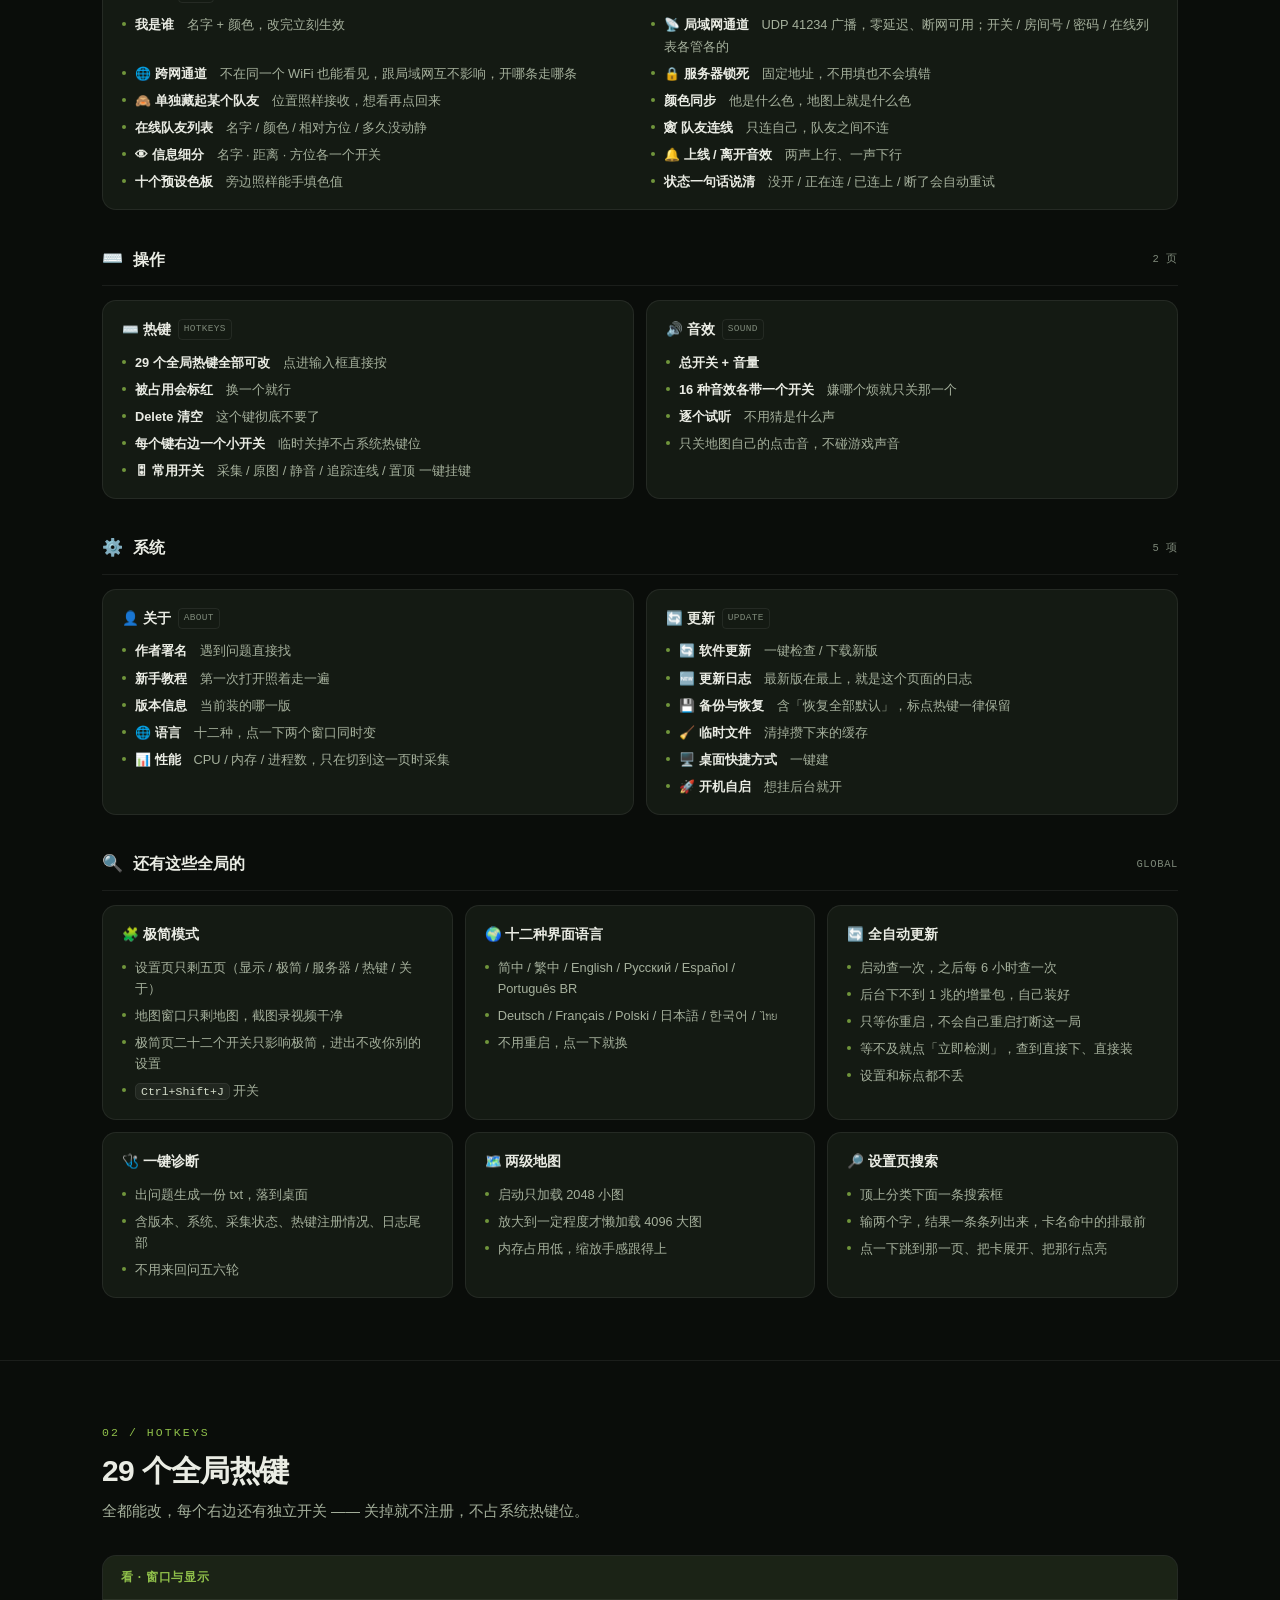
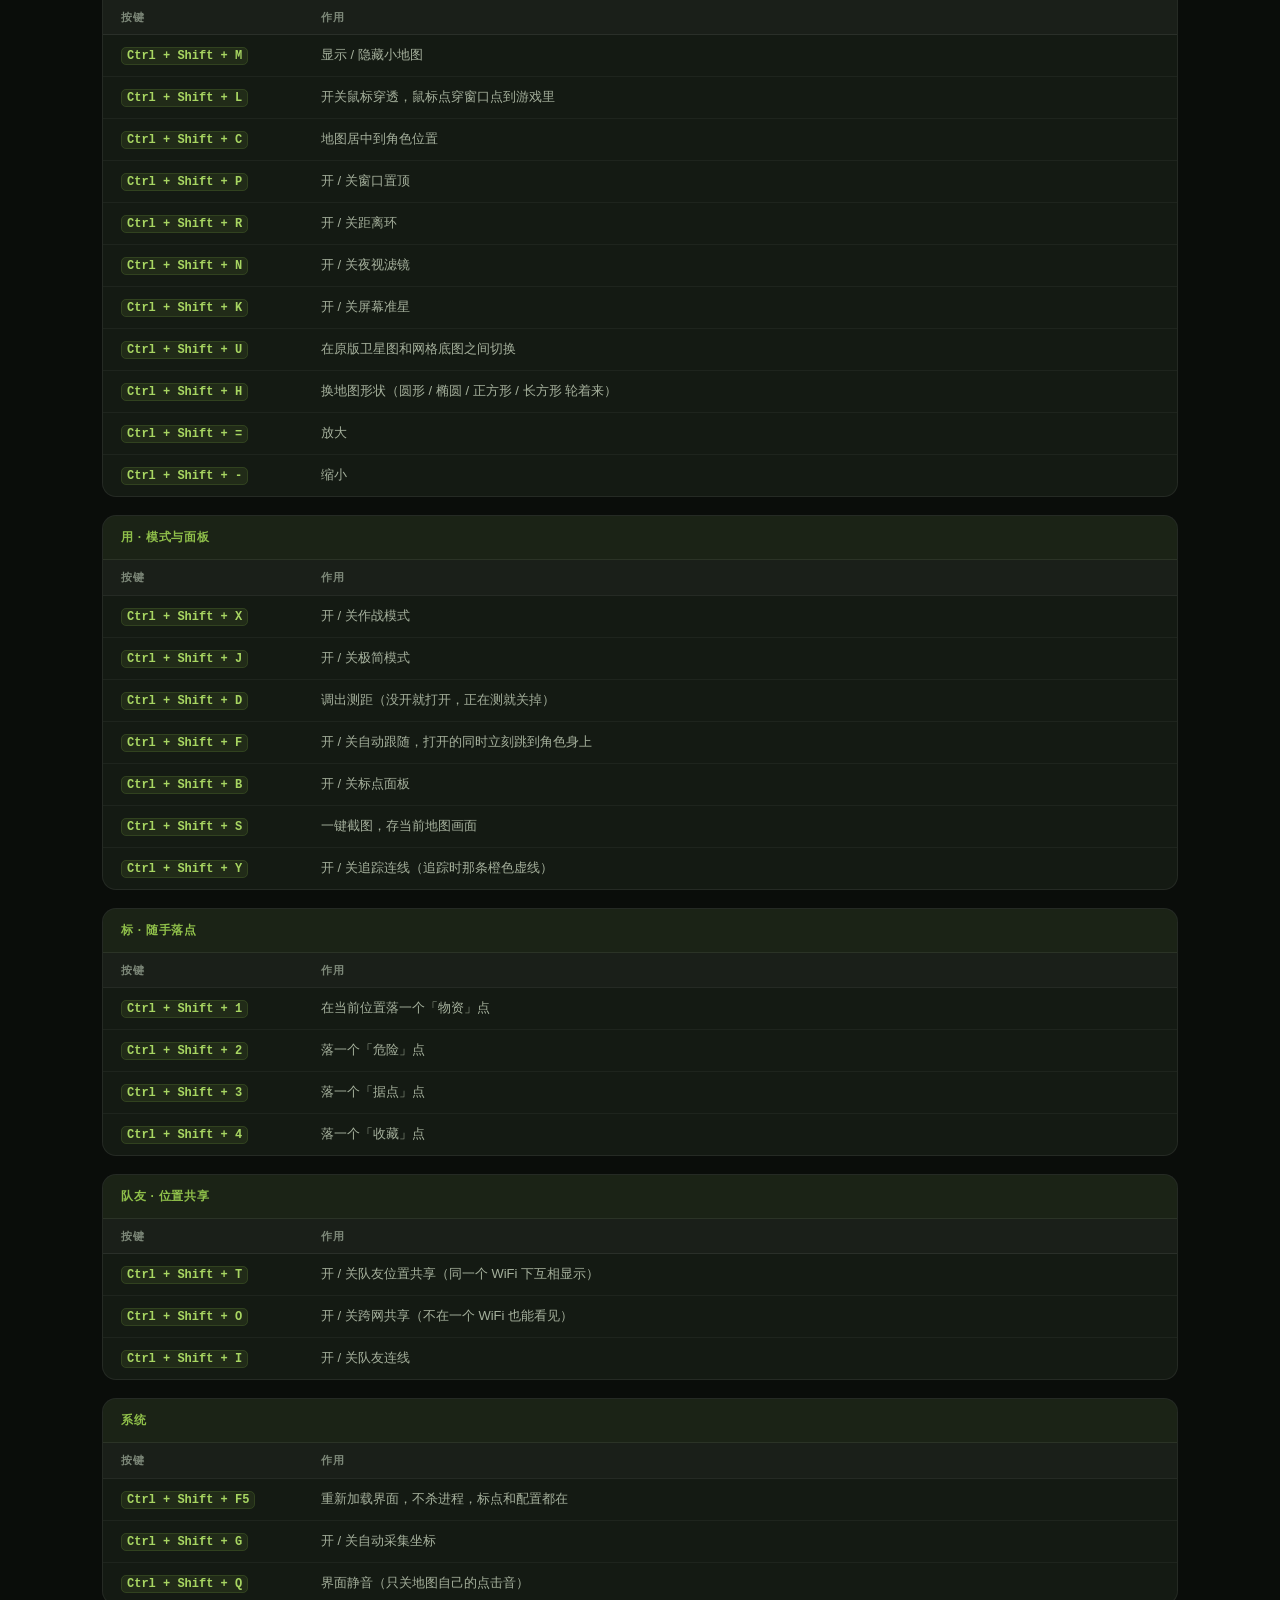
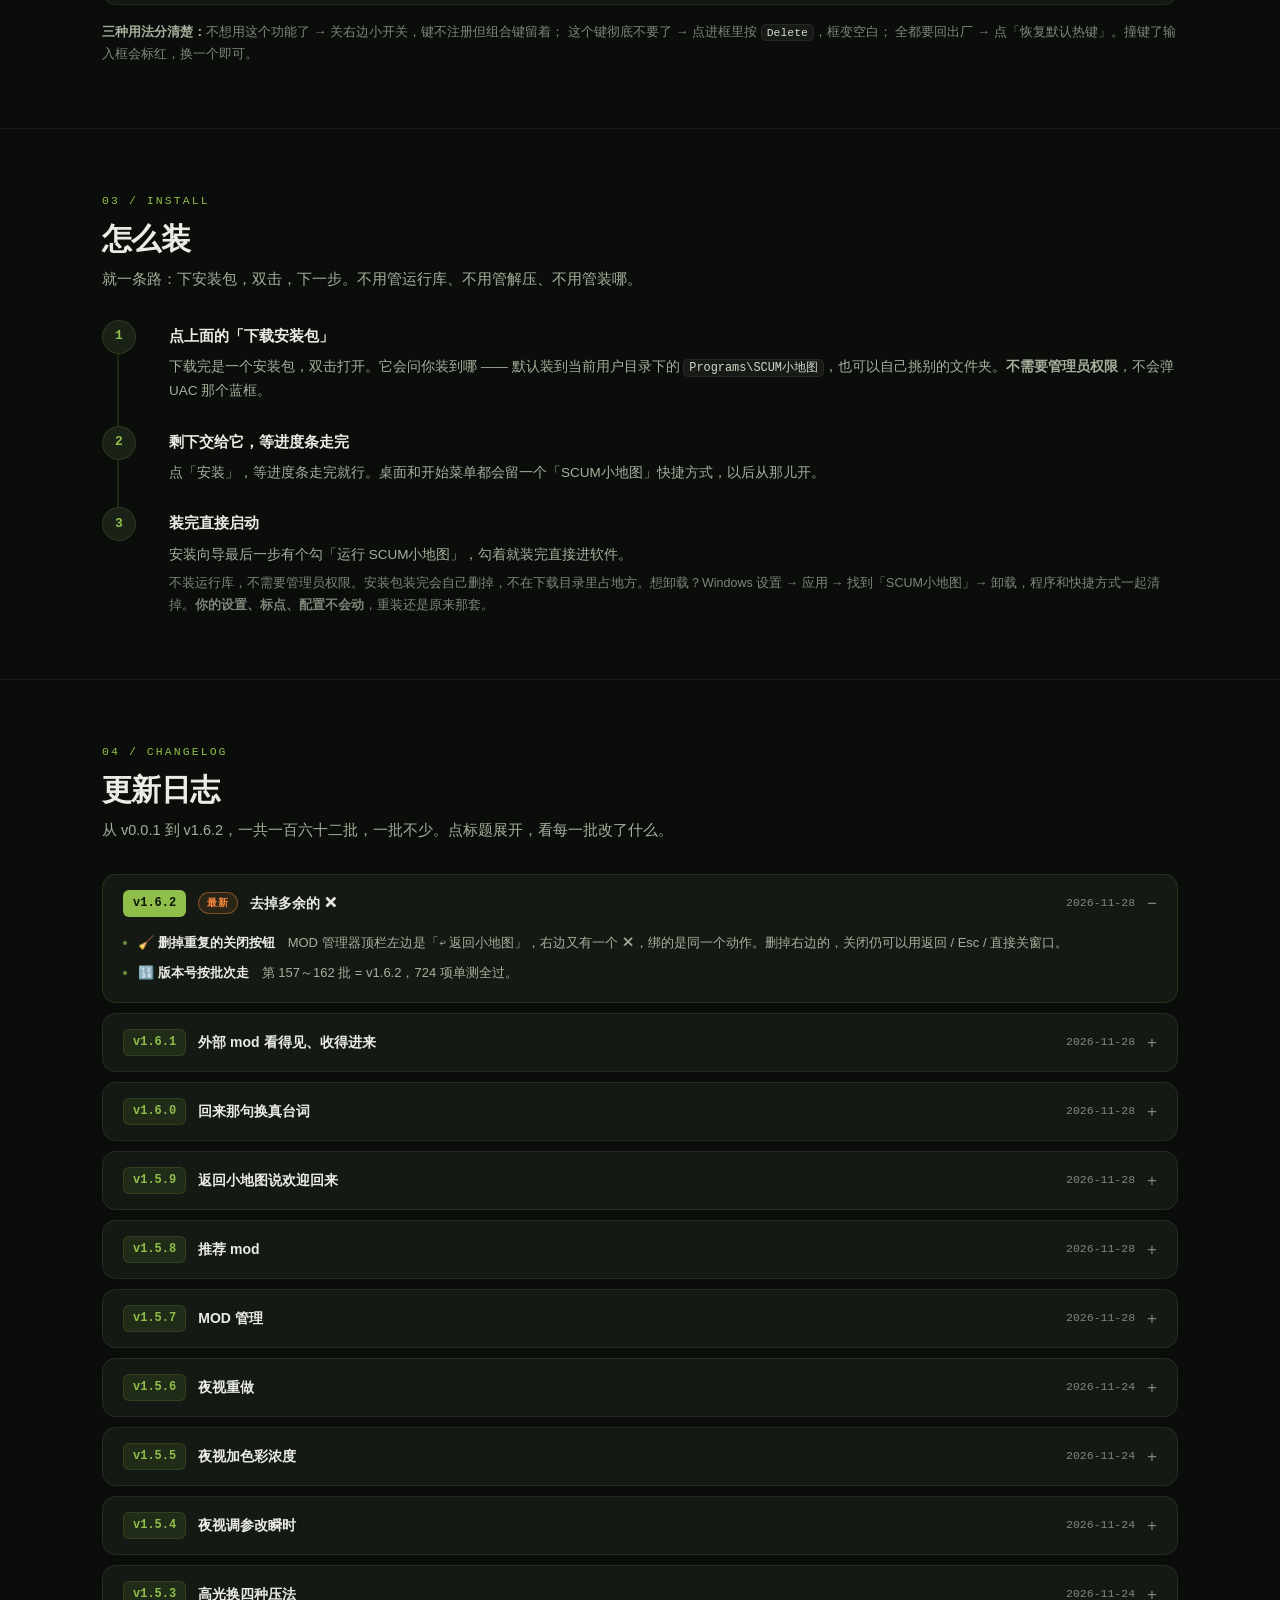
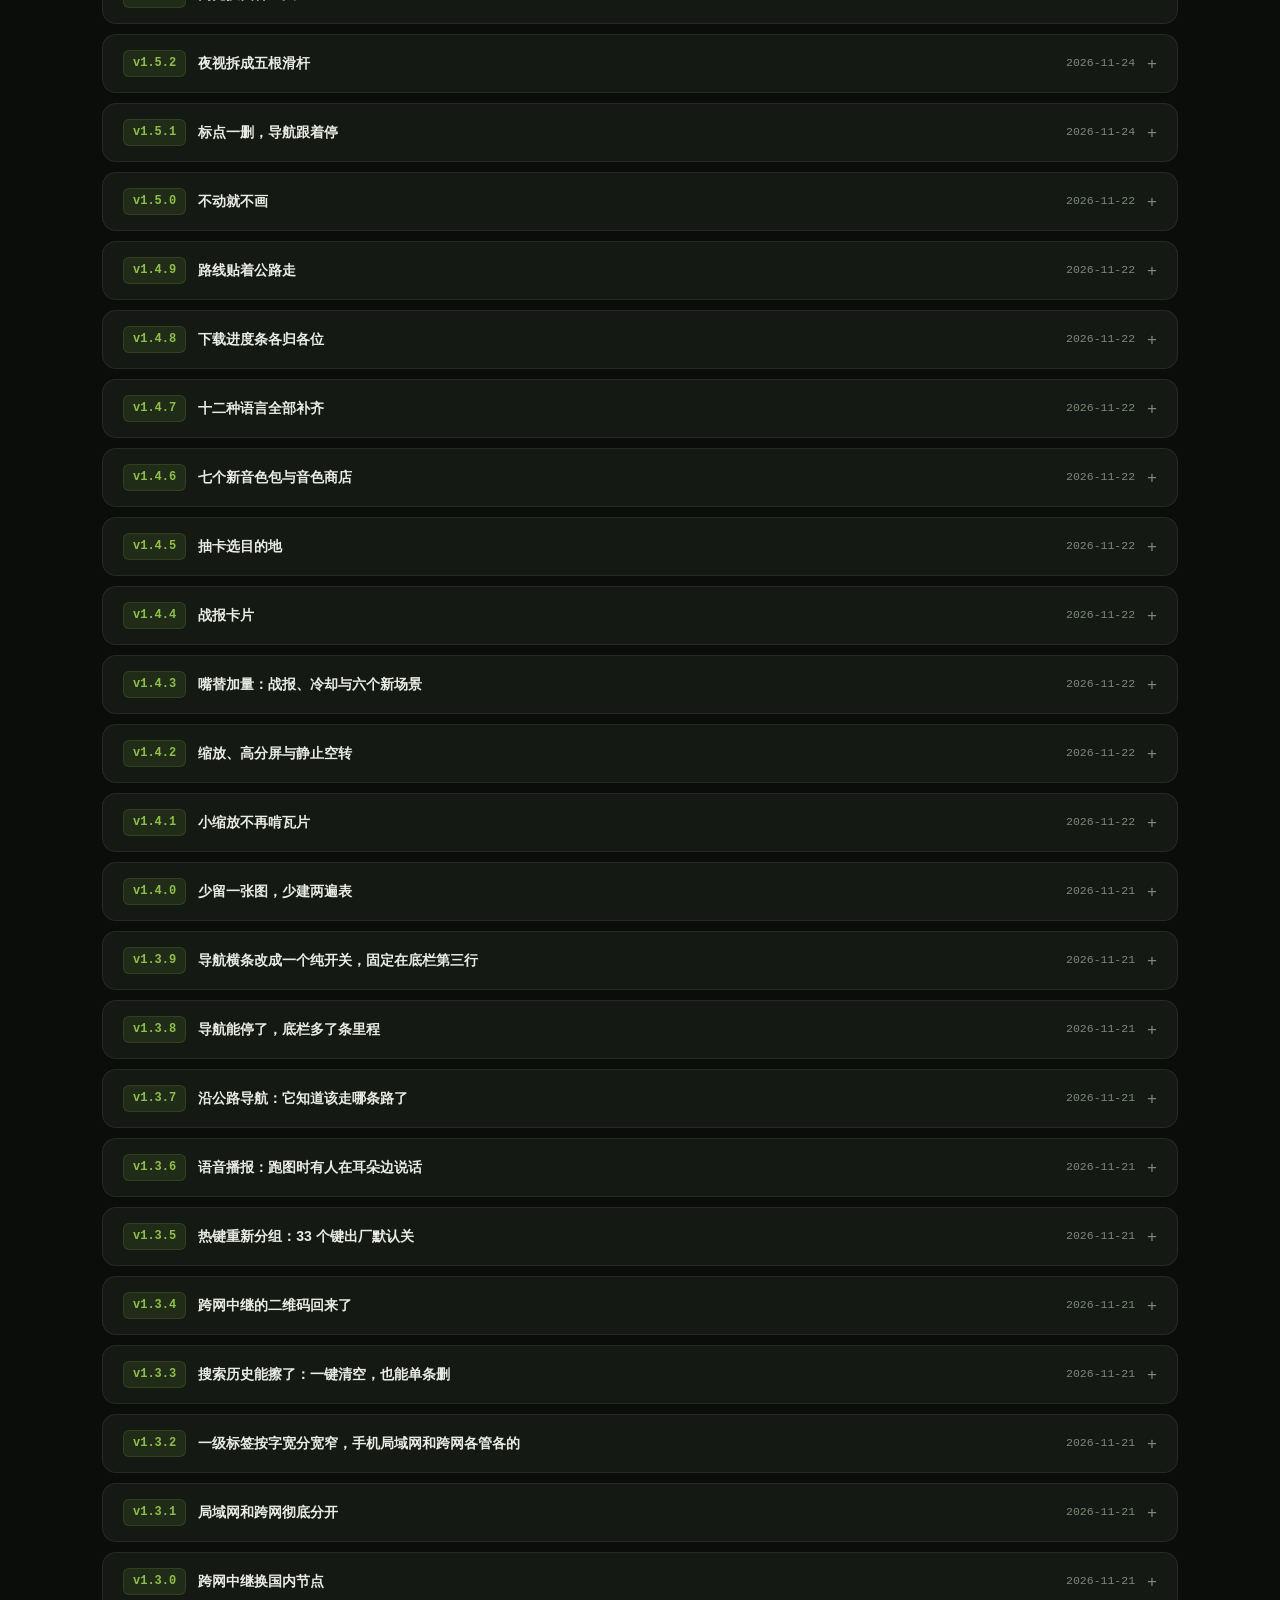
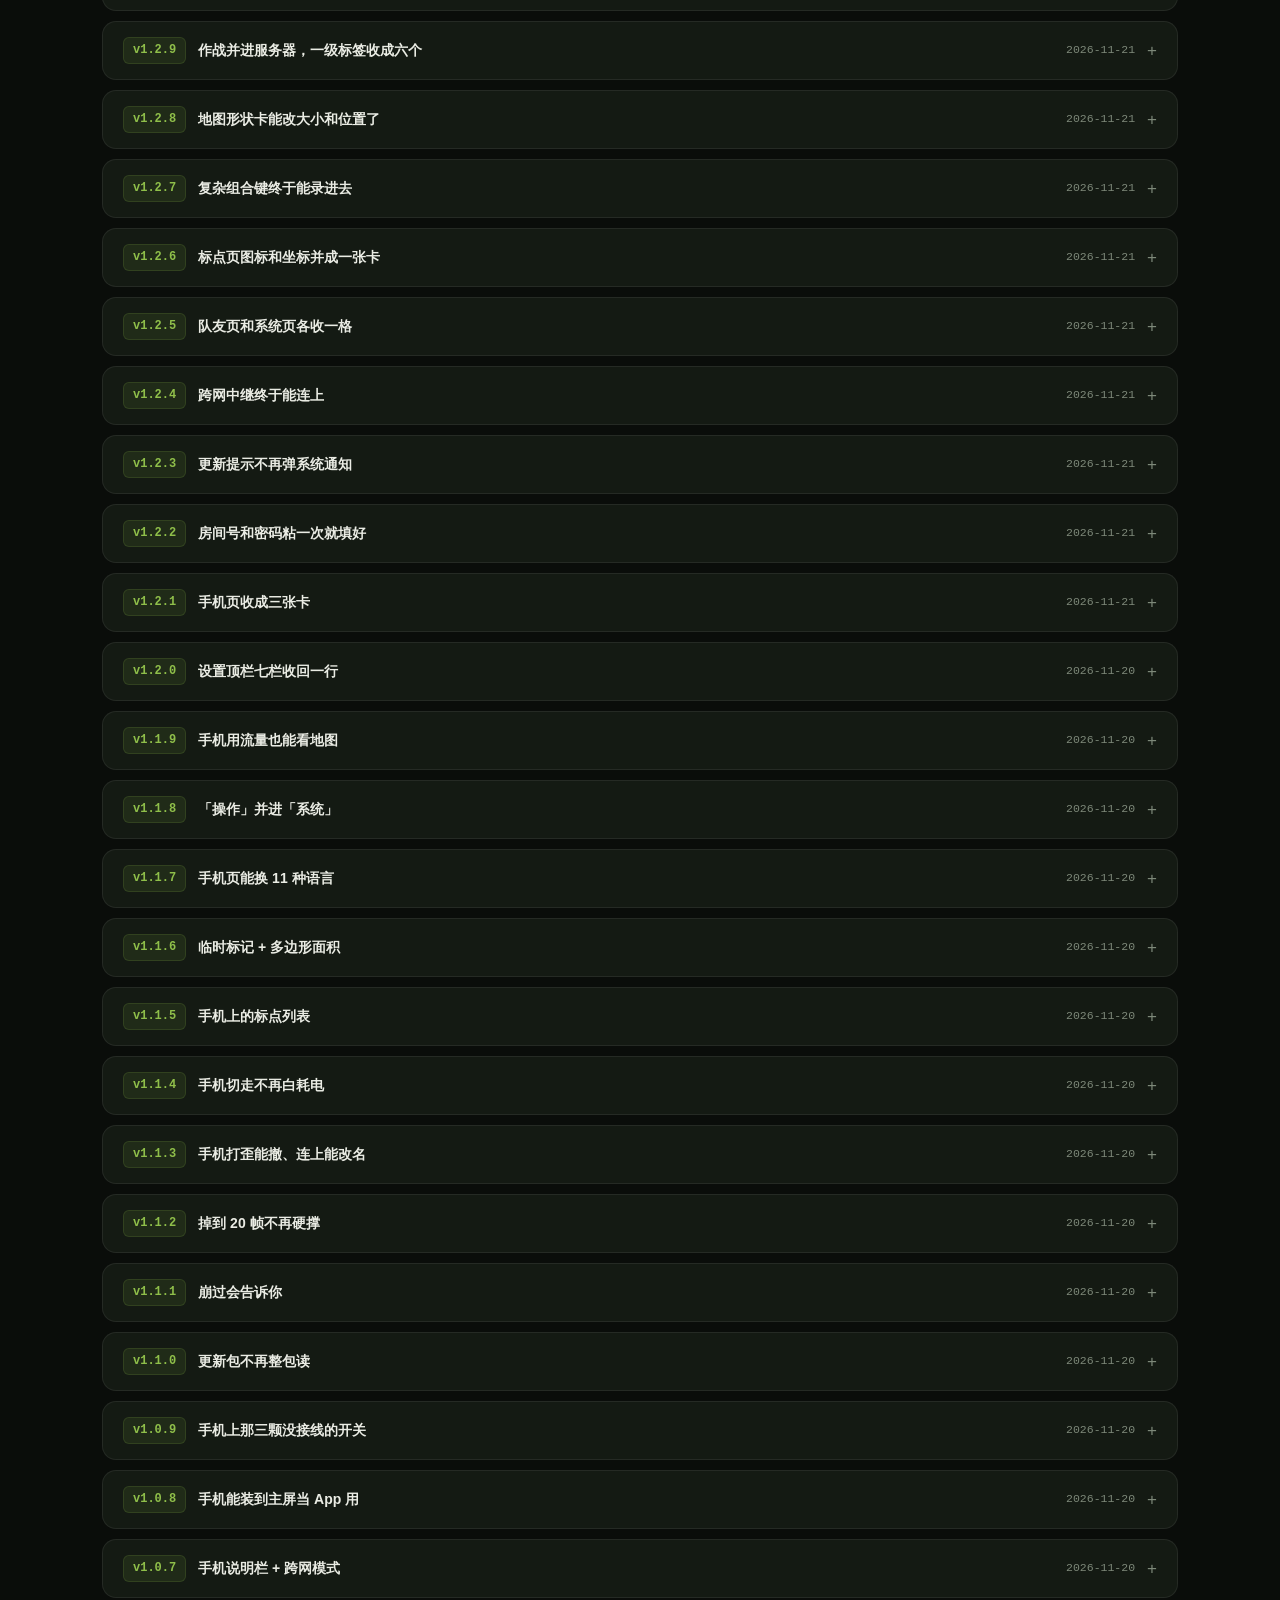
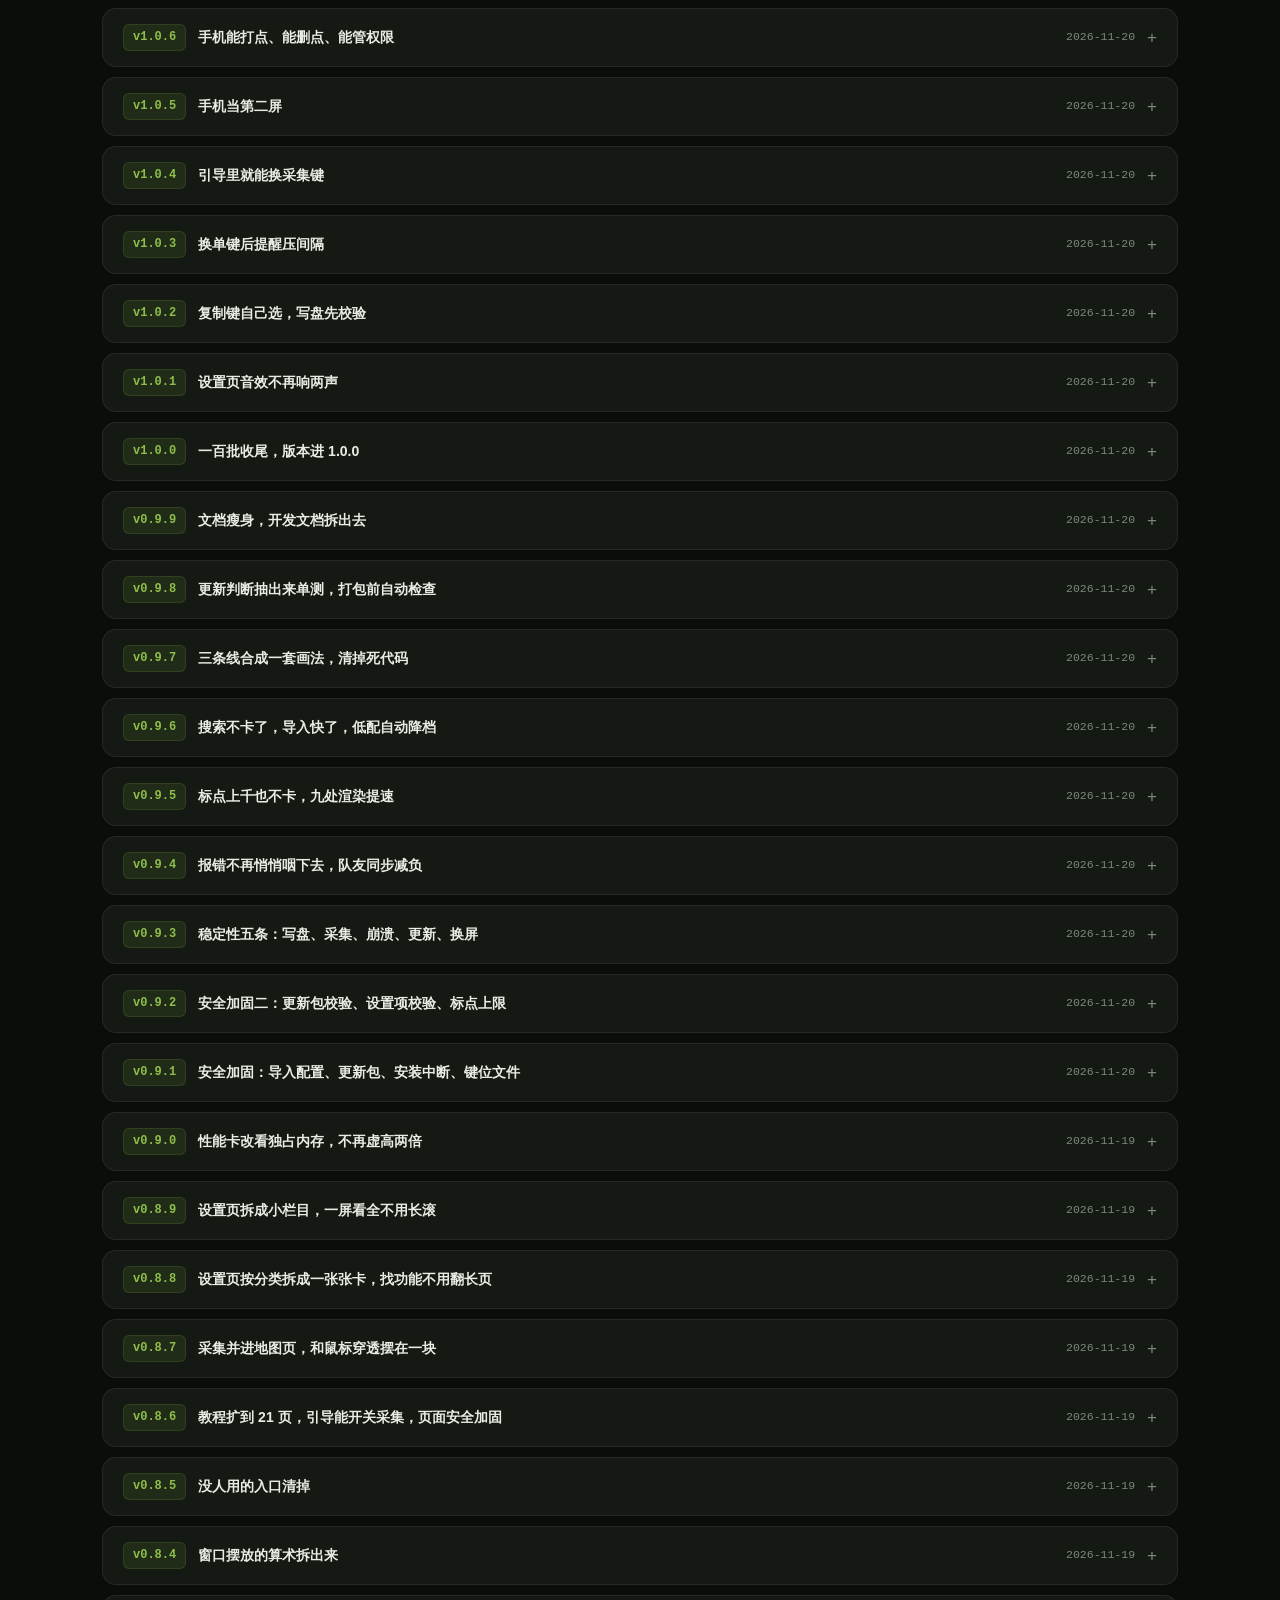
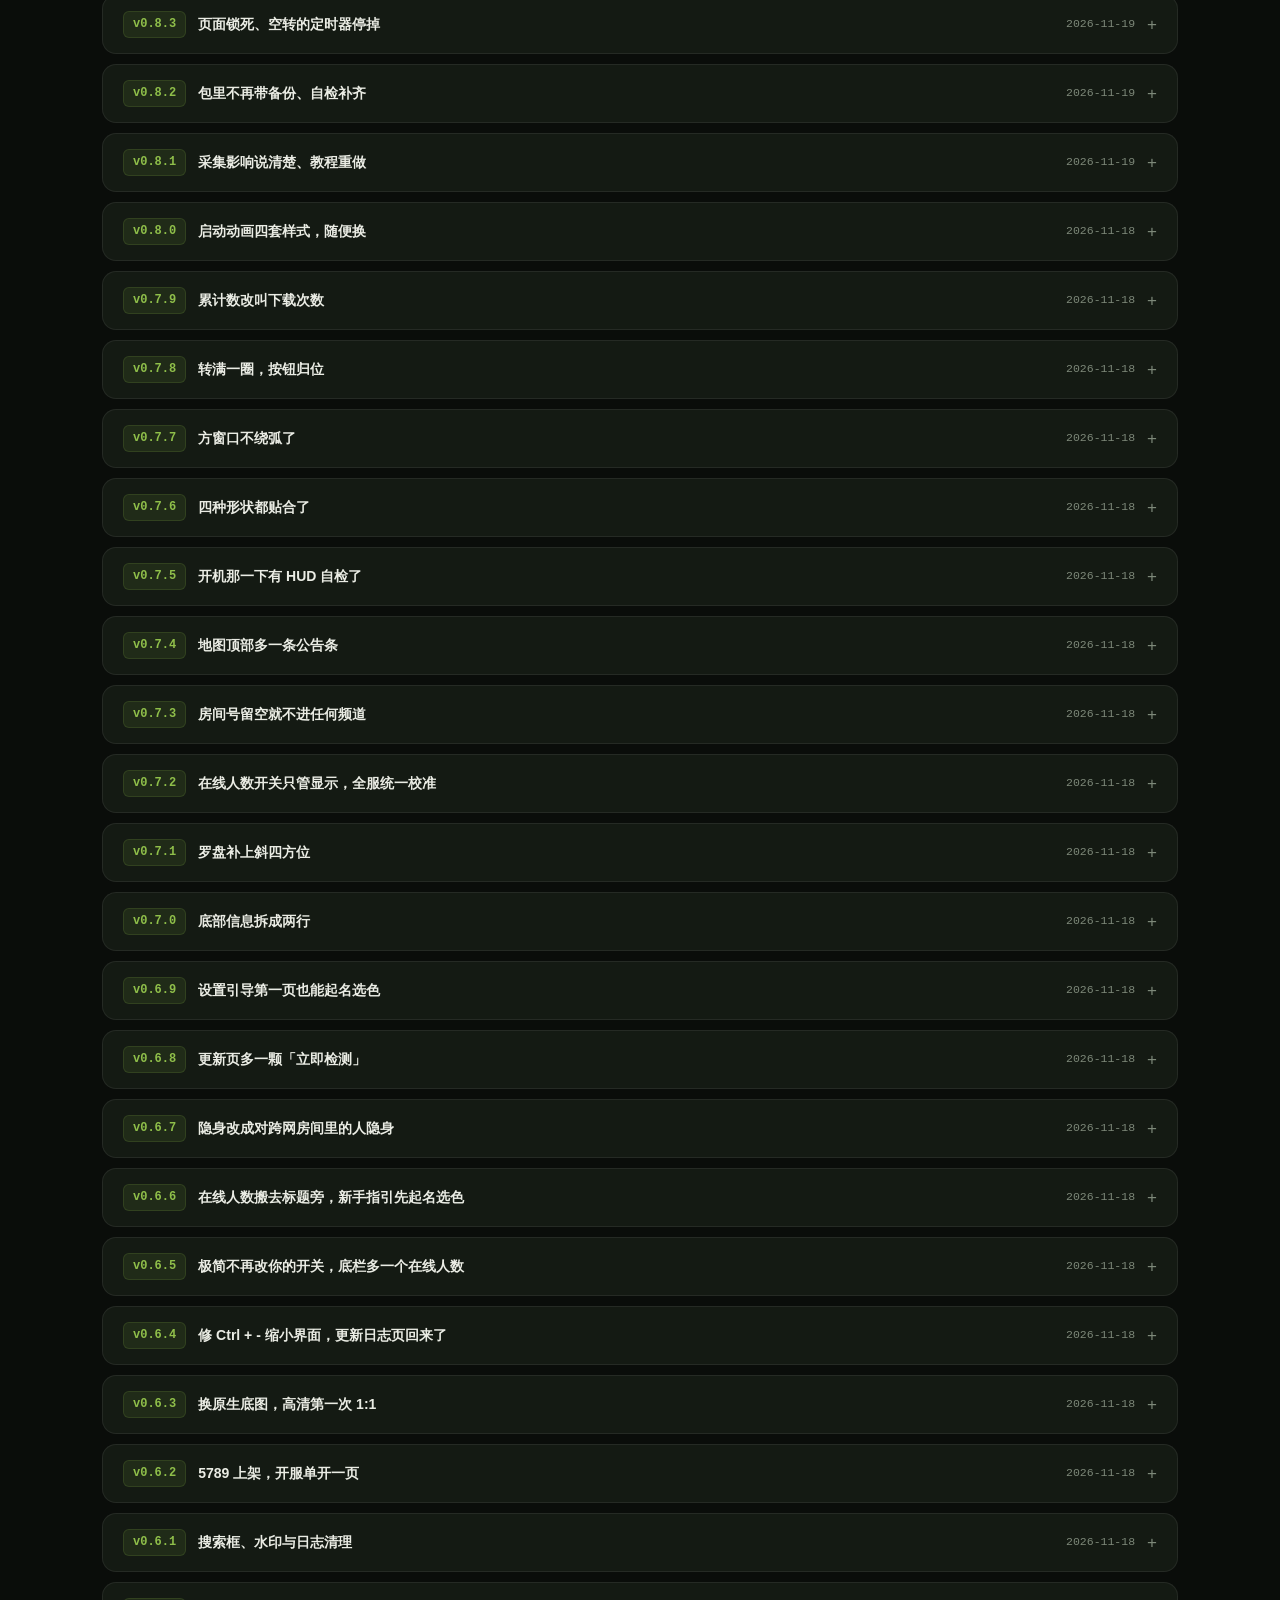
==== commit 538b5c37: "download page: 优化版上线（index.html）" ====
--- a/docs/index.html
+++ b/docs/index.html
@@ -22,7 +22,7 @@
 <meta property="og:url" content="https://scumhan.github.io/scum-minimap/">
 <meta name="robots" content="index,follow,max-snippet:-1,max-image-preview:large,max-video-preview:-1">
 <script type="application/ld+json">
-{"@context":"https://schema.org","@type":"SoftwareApplication","name":"SCUM 小地图","alternateName":"SCUM Minimap","applicationCategory":"GameApplication","applicationSubCategory":"Game Utility","operatingSystem":"Windows 10, Windows 11","softwareVersion":"1.5.6","fileSize":"119MB","inLanguage":"zh-CN","datePublished":"2026-11-24","description":"SCUM 小地图：自动读游戏坐标，在屏幕一角画实时雷达，支持队友位置共享、标点追踪、28 个热键。","offers":{"@type":"Offer","price":"0","priceCurrency":"CNY","availability":"https://schema.org/InStock"}}
+{"@context":"https://schema.org","@type":"SoftwareApplication","name":"SCUM 小地图","alternateName":"SCUM Minimap","applicationCategory":"GameApplication","applicationSubCategory":"Game Utility","operatingSystem":"Windows 10, Windows 11","softwareVersion":"1.6.2","fileSize":"119MB","inLanguage":"zh-CN","datePublished":"2026-11-28","description":"SCUM 小地图：自动读游戏坐标，在屏幕一角画实时雷达，支持队友位置共享、标点追踪、28 个热键。","offers":{"@type":"Offer","price":"0","priceCurrency":"CNY","availability":"https://schema.org/InStock"}}
 </script>
 <script type="application/ld+json">
 {"@context":"https://schema.org","@type":"FAQPage","mainEntity":[
@@ -645,7 +645,7 @@
       <a href="#changelog">更新日志</a>
       <a href="#faq">问题</a>
     </nav>
-    <button class="mini" id="dlTop" type="button">下载 <span data-ver>v1.5.6</span></button>
+    <button class="mini" id="dlTop" type="button">下载 <span data-ver>v1.6.2</span></button>
     <button class="menu-btn" id="menuBtn" type="button" aria-expanded="false" aria-controls="tnav" aria-label="打开页面目录">目录</button>
   </div>
 </div>
@@ -653,7 +653,7 @@
 <header class="hero">
   <div class="wrap hero-grid">
     <div class="hero-copy">
-      <a class="badge" href="#changelog" title="看这一版改了什么"><i></i> <span data-ver>v1.5.6</span> <s>·</s> <span data-date>2026-11-24</span> <s>·</s> 已上线 <em class="badge-more">改了什么 →</em></a>
+      <a class="badge" href="#changelog" title="看这一版改了什么"><i></i> <span data-ver>v1.6.2</span> <s>·</s> <span data-date>2026-11-28</span> <s>·</s> 已上线 <em class="badge-more">改了什么 →</em></a>
       <h1>SCUM <em>小地图</em><small>Real-time tactical radar</small></h1>
       <p class="lede">
         自动读游戏坐标，在屏幕上画一个实时雷达。<br>
@@ -663,7 +663,7 @@
         <span>不读内存</span><span>不注入游戏</span><span>不改游戏文件</span><span>不上传存档</span>
       </p>
       <div class="cta">
-        <button class="btn btn-main" id="dlSetup" type="button"><span>⚡ 下载安装包（推荐）<span class="btn-sub"><span data-ver>v1.5.6</span> · <span data-size>119 MB</span> · Win10/11</span></span></button>
+        <button class="btn btn-main" id="dlSetup" type="button"><span>⚡ 下载安装包（推荐）<span class="btn-sub"><span data-ver>v1.6.2</span> · <span data-size>119 MB</span> · Win10/11</span></span></button>
         <button class="btn btn-ghost" id="dlMirror" type="button"><span>🚀 国内加速下载<span class="btn-sub">备用线路 · 同一个包</span></span></button>
       </div>
       <p class="site-url">本站地址 <code>scumhan.github.io/scum-minimap</code> · 收藏这一页，更新都在这</p>
@@ -856,7 +856,7 @@
   <div class="wrap">
     <div class="sec-head rv">
       <span class="sec-no">01 / FEATURES</span>
-      <h2><span data-ver>v1.5.6</span> 全部功能</h2>
+      <h2><span data-ver>v1.6.2</span> 全部功能</h2>
       <p class="sec-sub">六大类、三十个设置分页、九十三张卡片，全在这里。每一项都能单独开关，改完当场生效，没有「保存」按钮。</p>
     </div>
 
@@ -1290,14 +1290,104 @@
     <div class="sec-head rv">
       <span class="sec-no">04 / CHANGELOG</span>
       <h2>更新日志</h2>
-      <p class="sec-sub">从 v0.0.1 到 <span data-ver>v1.5.6</span>，一共一百五十六批，一批不少。点标题展开，看每一批改了什么。</p>
+      <p class="sec-sub">从 v0.0.1 到 <span data-ver>v1.6.2</span>，一共一百六十二批，一批不少。点标题展开，看每一批改了什么。</p>
     </div>
 
     <div class="rv">
             <details class="cl-item now" open>
               <summary>
+                <span class="clv">v1.6.2</span>
+                <span class="clnew">最新</span>
+                <span class="clt">去掉多余的 ✕</span>
+                <span class="cld">2026-11-28</span>
+        </summary>
+              <div class="cl-body">
+                <ul>
+                  <li><b>🧹 删掉重复的关闭按钮</b>　MOD 管理器顶栏左边是「↩ 返回小地图」，右边又有一个 ✕，绑的是同一个动作。删掉右边的，关闭仍可以用返回 / Esc / 直接关窗口。</li>
+                  <li><b>🔢 版本号按批次走</b>　第 157～162 批 = v1.6.2，724 项单测全过。</li>
+                </ul>
+              </div>
+            </details>
+            <details class="cl-item">
+              <summary>
+                <span class="clv">v1.6.1</span>
+                <span class="clt">外部 mod 看得见、收得进来</span>
+                <span class="cld">2026-11-28</span>
+        </summary>
+              <div class="cl-body">
+                <ul>
+                  <li><b>📌 没单独发版</b>　这批的改动跟着 v1.6.2 一起发出去，没有单独的安装包，装 1.6.2 或更新的版本就都有了。</li>
+                  <li><b>👀 外部 pak 单独列出</b>　~mods 里不是这里装的 pak，以前只在底栏数个数，现在列出来，带名字、大小、时间。</li>
+                  <li><b>📥 点「全部纳入」才收</b>　复制进库、逐个比大小，全对上才删源文件；失败自动回滚，源文件不动。不自动收，免得改你的加载顺序。</li>
+                  <li><b>🔄 窗口会自己刷新</b>　切回窗口、重新打开都会重扫，不用关掉重开。</li>
+                </ul>
+              </div>
+            </details>
+            <details class="cl-item">
+              <summary>
+                <span class="clv">v1.6.0</span>
+                <span class="clt">回来那句换真台词</span>
+                <span class="cld">2026-11-28</span>
+        </summary>
+              <div class="cl-body">
+                <ul>
+                  <li><b>📌 没单独发版</b>　这批的改动跟着 v1.6.2 一起发出去，没有单独的安装包，装 1.6.2 或更新的版本就都有了。</li>
+                  <li><b>💬 六句真台词</b>　哟，回来了。/ 舍得回来？/ 行，接着干。/ 人回来了，包还在不在。/ 回来就好，路还长。/ 搞定了？那就走吧。</li>
+                  <li><b>🎙 八个音色包全重做</b>　每包 297 句，这次新合 48 句。</li>
+                  <li><b>🛟 老包不哑</b>　没更新的语音包会回落到上线问候，不会没声。</li>
+                </ul>
+              </div>
+            </details>
+            <details class="cl-item">
+              <summary>
+                <span class="clv">v1.5.9</span>
+                <span class="clt">返回小地图说欢迎回来</span>
+                <span class="cld">2026-11-28</span>
+        </summary>
+              <div class="cl-body">
+                <ul>
+                  <li><b>📌 没单独发版</b>　这批的改动跟着 v1.6.2 一起发出去，没有单独的安装包，装 1.6.2 或更新的版本就都有了。</li>
+                  <li><b>👋 待够 10 秒才说</b>　从 MOD 模式退回小地图，待够 10 秒才说一句欢迎回来，切一下就走不吵你。</li>
+                  <li><b>🔇 不抢话</b>　照普通语音走 8 秒间隔，导航报话时让位。</li>
+                </ul>
+              </div>
+            </details>
+            <details class="cl-item">
+              <summary>
+                <span class="clv">v1.5.8</span>
+                <span class="clt">推荐 mod</span>
+                <span class="cld">2026-11-28</span>
+        </summary>
+              <div class="cl-body">
+                <ul>
+                  <li><b>📌 没单独发版</b>　这批的改动跟着 v1.6.2 一起发出去，没有单独的安装包，装 1.6.2 或更新的版本就都有了。</li>
+                  <li><b>📦 新增「推荐 mod」标签</b>　从线上清单拉，显示作者、版本、大小、下载次数、说明。</li>
+                  <li><b>🔄 可更新会标出来</b>　装了旧版、清单里是新版就标「可更新」，点一下先卸旧版再装新版，两个版本不会抢加载。</li>
+                  <li><b>📥 每行一条进度条</b>　下载中不重画整表，按钮不会被点掉。</li>
+                  <li><b>🛡 清单先洗一遍</b>　只收 http(s) 链接，id 只认字母数字下划线横线，sha256 不是 64 位当没写。</li>
+                </ul>
+              </div>
+            </details>
+            <details class="cl-item">
+              <summary>
+                <span class="clv">v1.5.7</span>
+                <span class="clt">MOD 管理</span>
+                <span class="cld">2026-11-28</span>
+        </summary>
+              <div class="cl-body">
+                <ul>
+                  <li><b>📌 没单独发版</b>　这批的改动跟着 v1.6.2 一起发出去，没有单独的安装包，装 1.6.2 或更新的版本就都有了。</li>
+                  <li><b>🧩 新增 MOD 管理窗口</b>　设置页底栏进去，独立的窗口。</li>
+                  <li><b>📥 拖 pak 就装</b>　勾选启停、上下挪排序，装完按顺序铺回游戏 ~mods。</li>
+                  <li><b>🚀 一键带 mod 启动</b>　有启用的 mod 就走 Steam 启动并带固定参数，全停用不加。</li>
+                  <li><b>🛡 只动自己的文件</b>　只碰清单里的文件，你自己塞进 ~mods 的不动，同名插 -2。</li>
+                  <li><b>🧹 进 MOD 模式先收摊</b>　快照地图/设置/准星/教程/手机/夜视，注销热键、停采集和手机，退出按快照恢复。</li>
+                </ul>
+              </div>
+            </details>
+            <details class="cl-item">
+              <summary>
                 <span class="clv">v1.5.6</span>
-                <span class="clnew">最新</span>
                 <span class="clt">夜视重做</span>
                 <span class="cld">2026-11-24</span>
         </summary>
@@ -4038,7 +4128,7 @@
   <div class="wrap">
     <div class="foot-grid">
       <p>作者 <b>韩老魔</b> · QQ <a href="https://wpa.qq.com/msgrd?v=3&amp;uin=3182380548&amp;site=qq&amp;menu=yes" target="_blank" rel="noopener noreferrer">3182380548</a> · 邮箱 <b>3182380548@qq.com</b></p>
-      <p>当前版本 <b data-ver>v1.5.6</b> · <span data-date>2026-11-24</span></p>
+      <p>当前版本 <b data-ver>v1.6.2</b> · <span data-date>2026-11-28</span></p>
     </div>
     <p class="fine">
       完全免费、无内购、无弹窗骚扰，作者无偿分享给 SCUM 玩家。不收钱、不注册、不上传你的存档。坐标来自游戏自带的「复制位置」功能，程序不读内存、不注入、不改游戏文件。
@@ -4055,11 +4145,11 @@
      发版只改这一段（或跑 scripts/bump_download.js 自动改）
      ══════════════════════════════════════════════════════════ */
   var CFG = {
-    ver:    '1.5.6',
-    date:   '2026-11-24',
-    size:   124394834,
-    count:  1799,
-    sha256: '7fde70ad08bd5b7a3512b4c8988714090b903f8da59fdb980357ccb2b4032d4f'
+    ver:    '1.6.2',
+    date:   '2026-11-28',
+    size:   124497391,
+    count:  2147,
+    sha256: 'ae1e63ca5a323c3ce55bff273771d3118b4c6b9e1de1494b7e5b02f1647f789a'
   };
 
   /* 域名与文件名不写明文 */
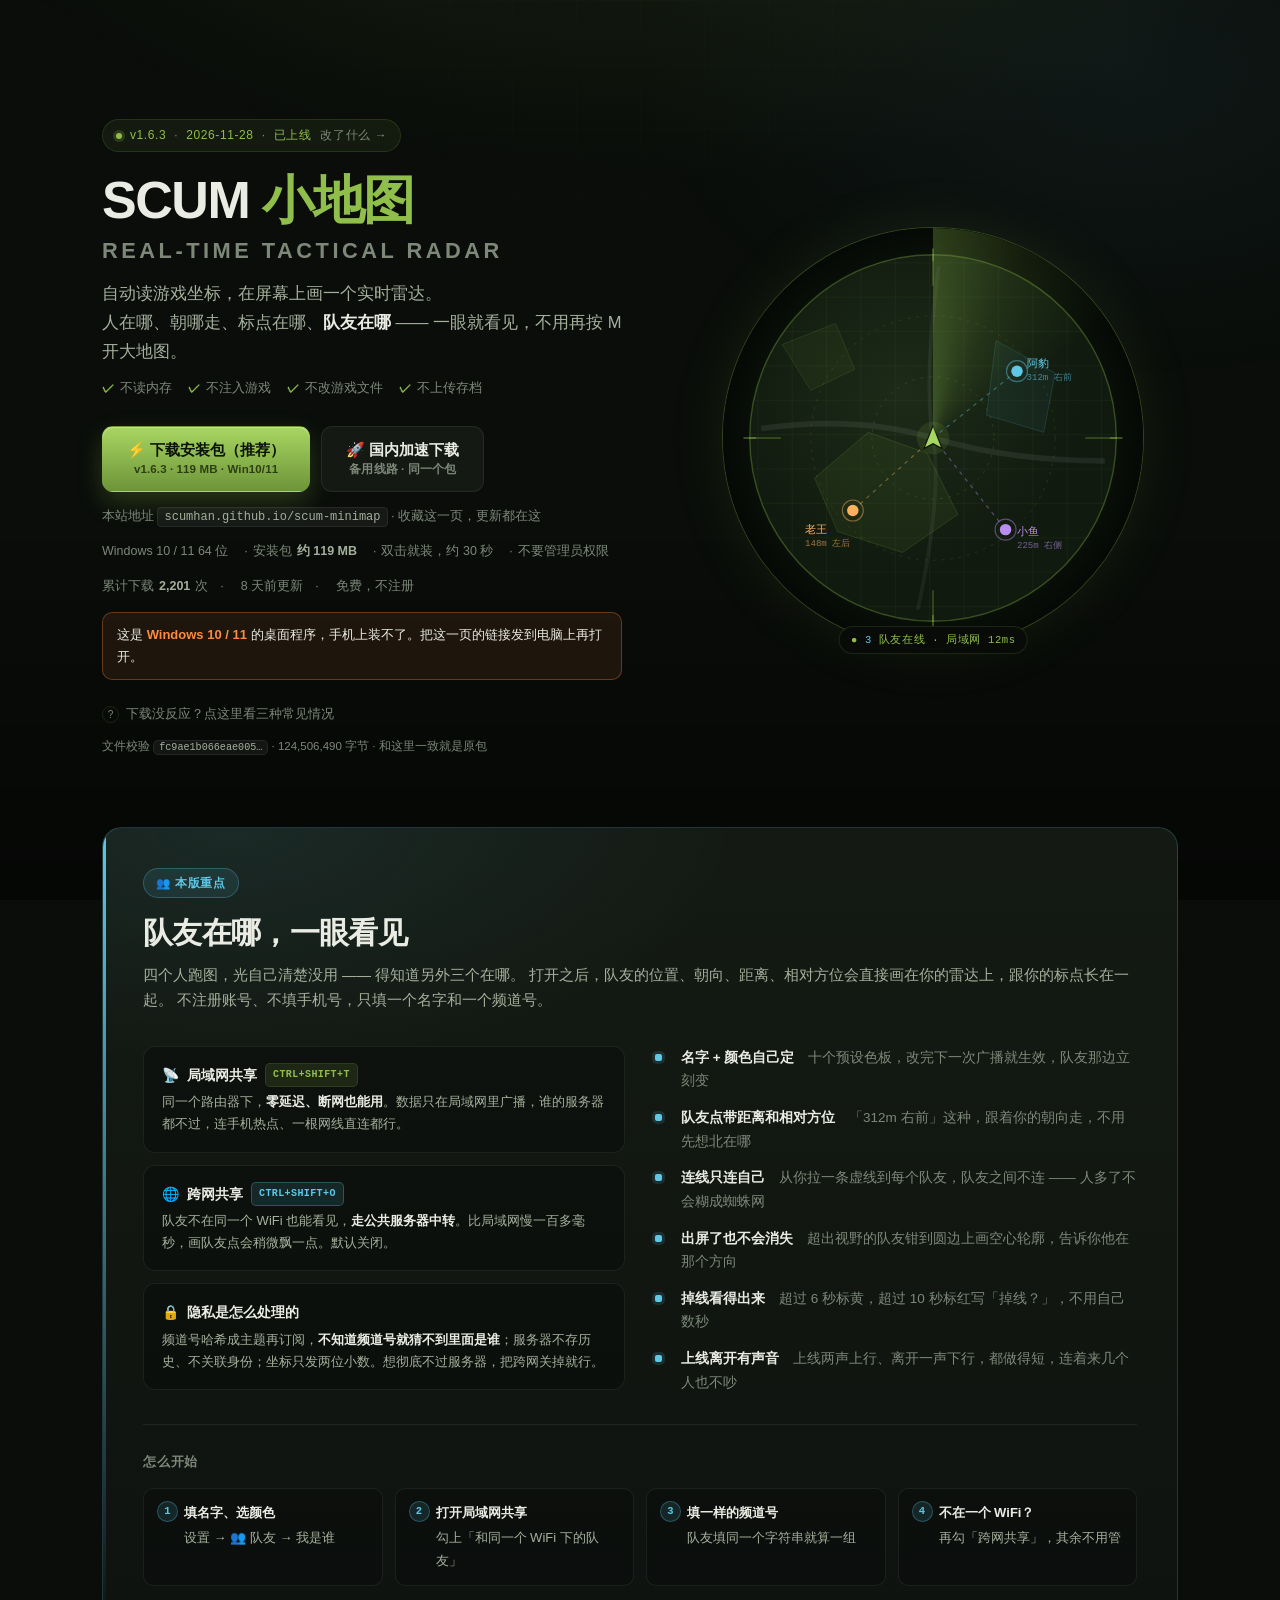
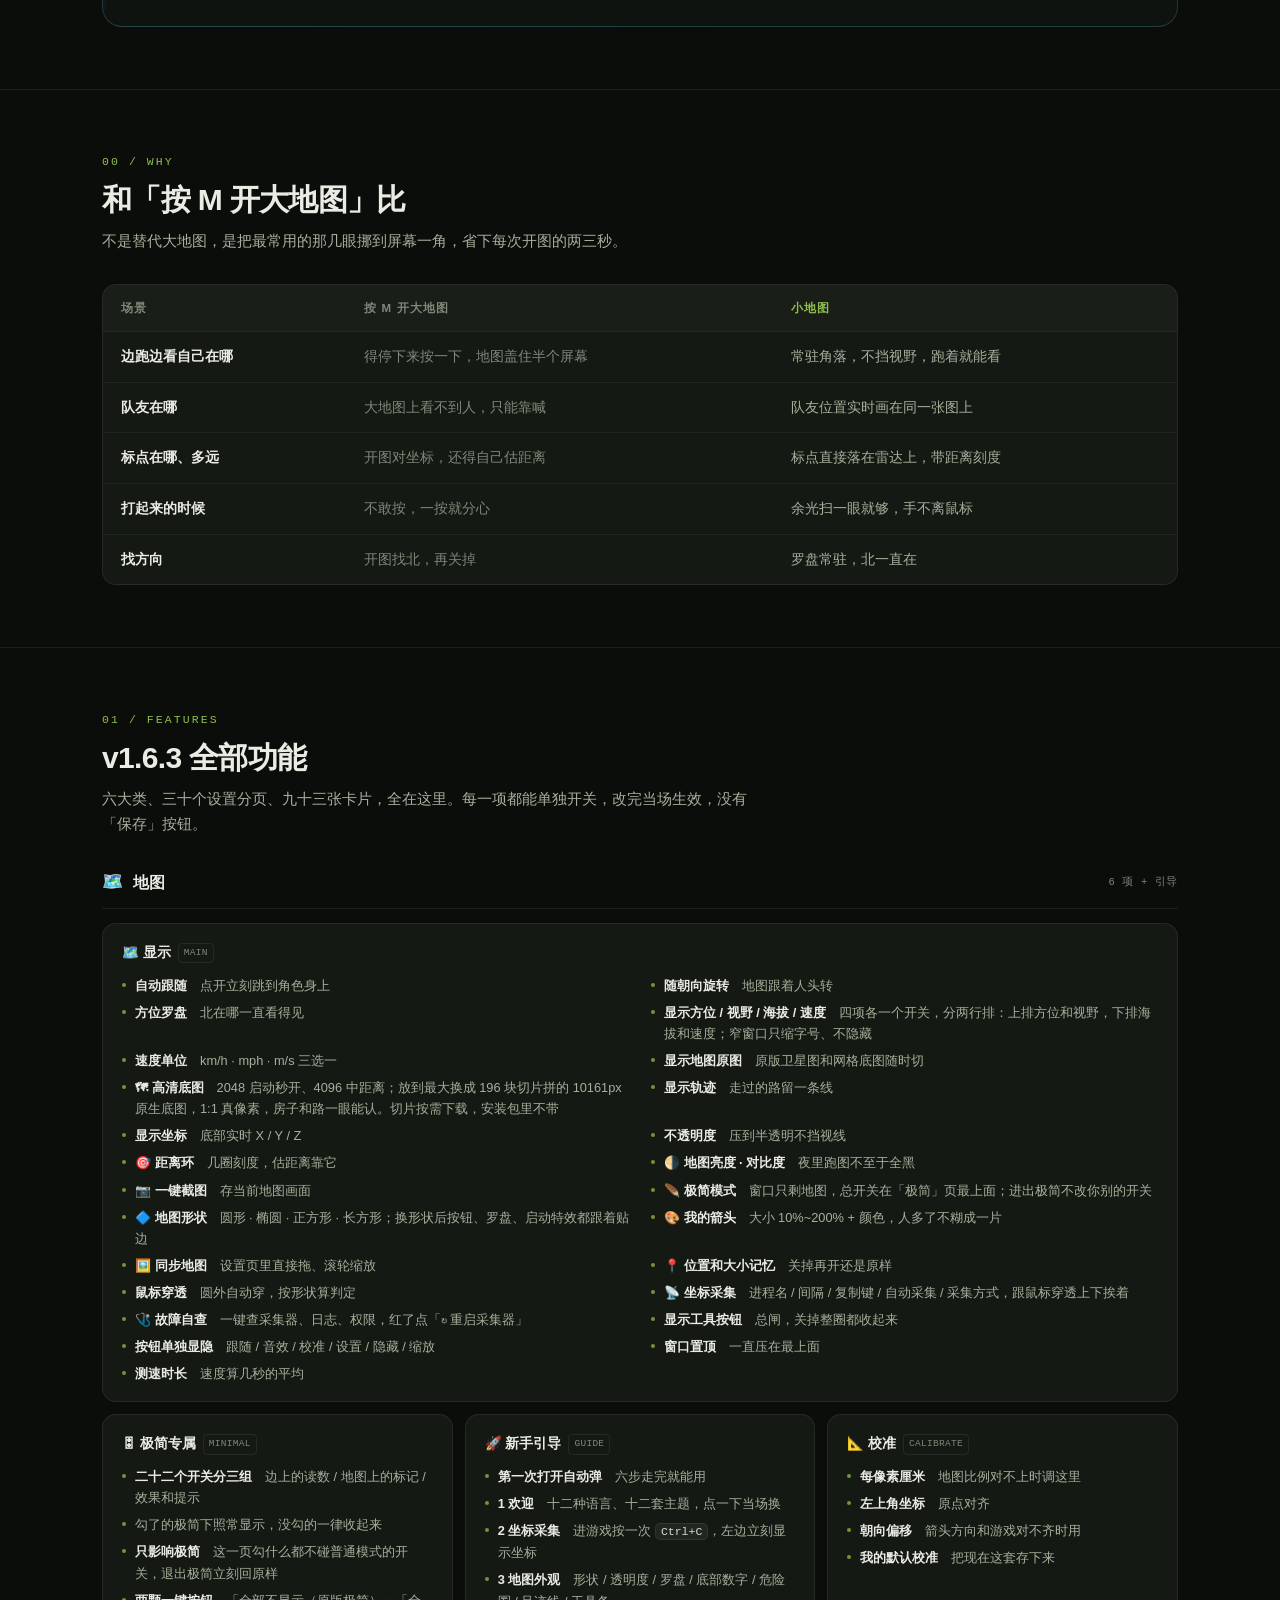
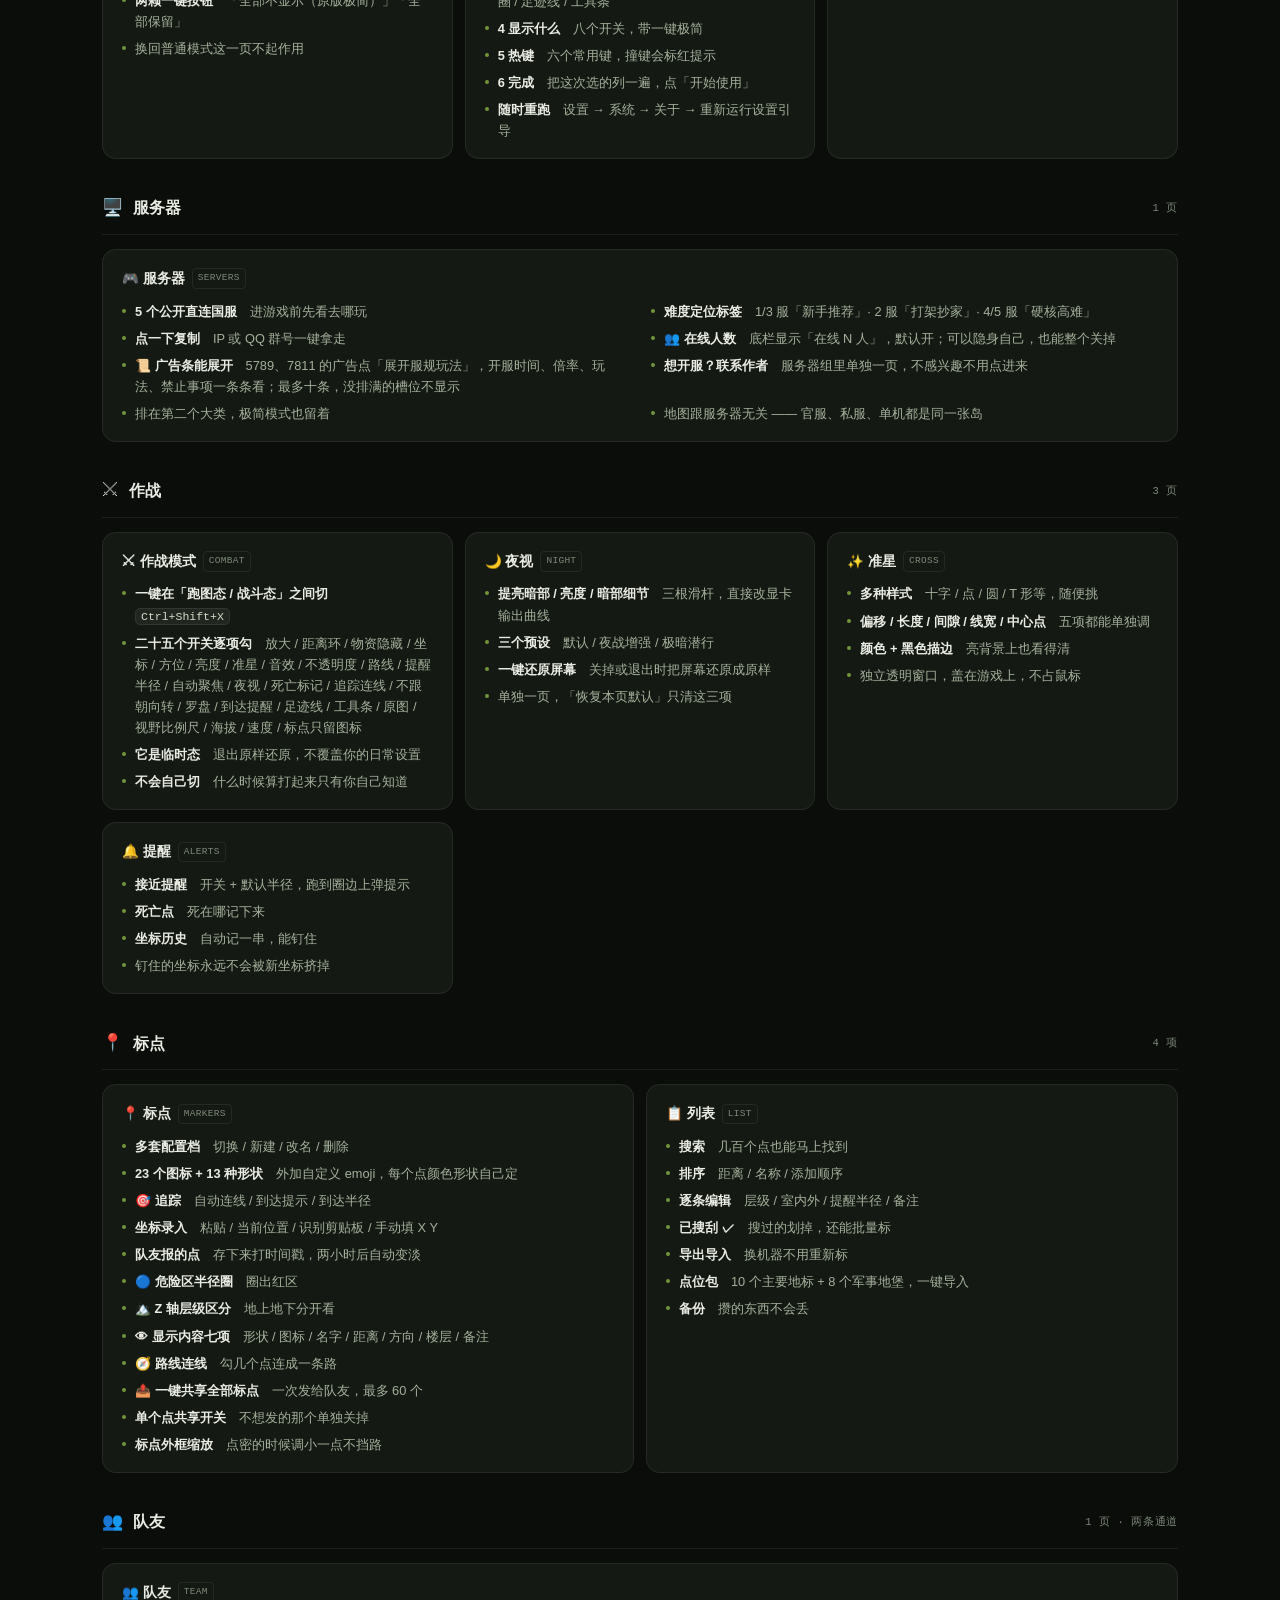
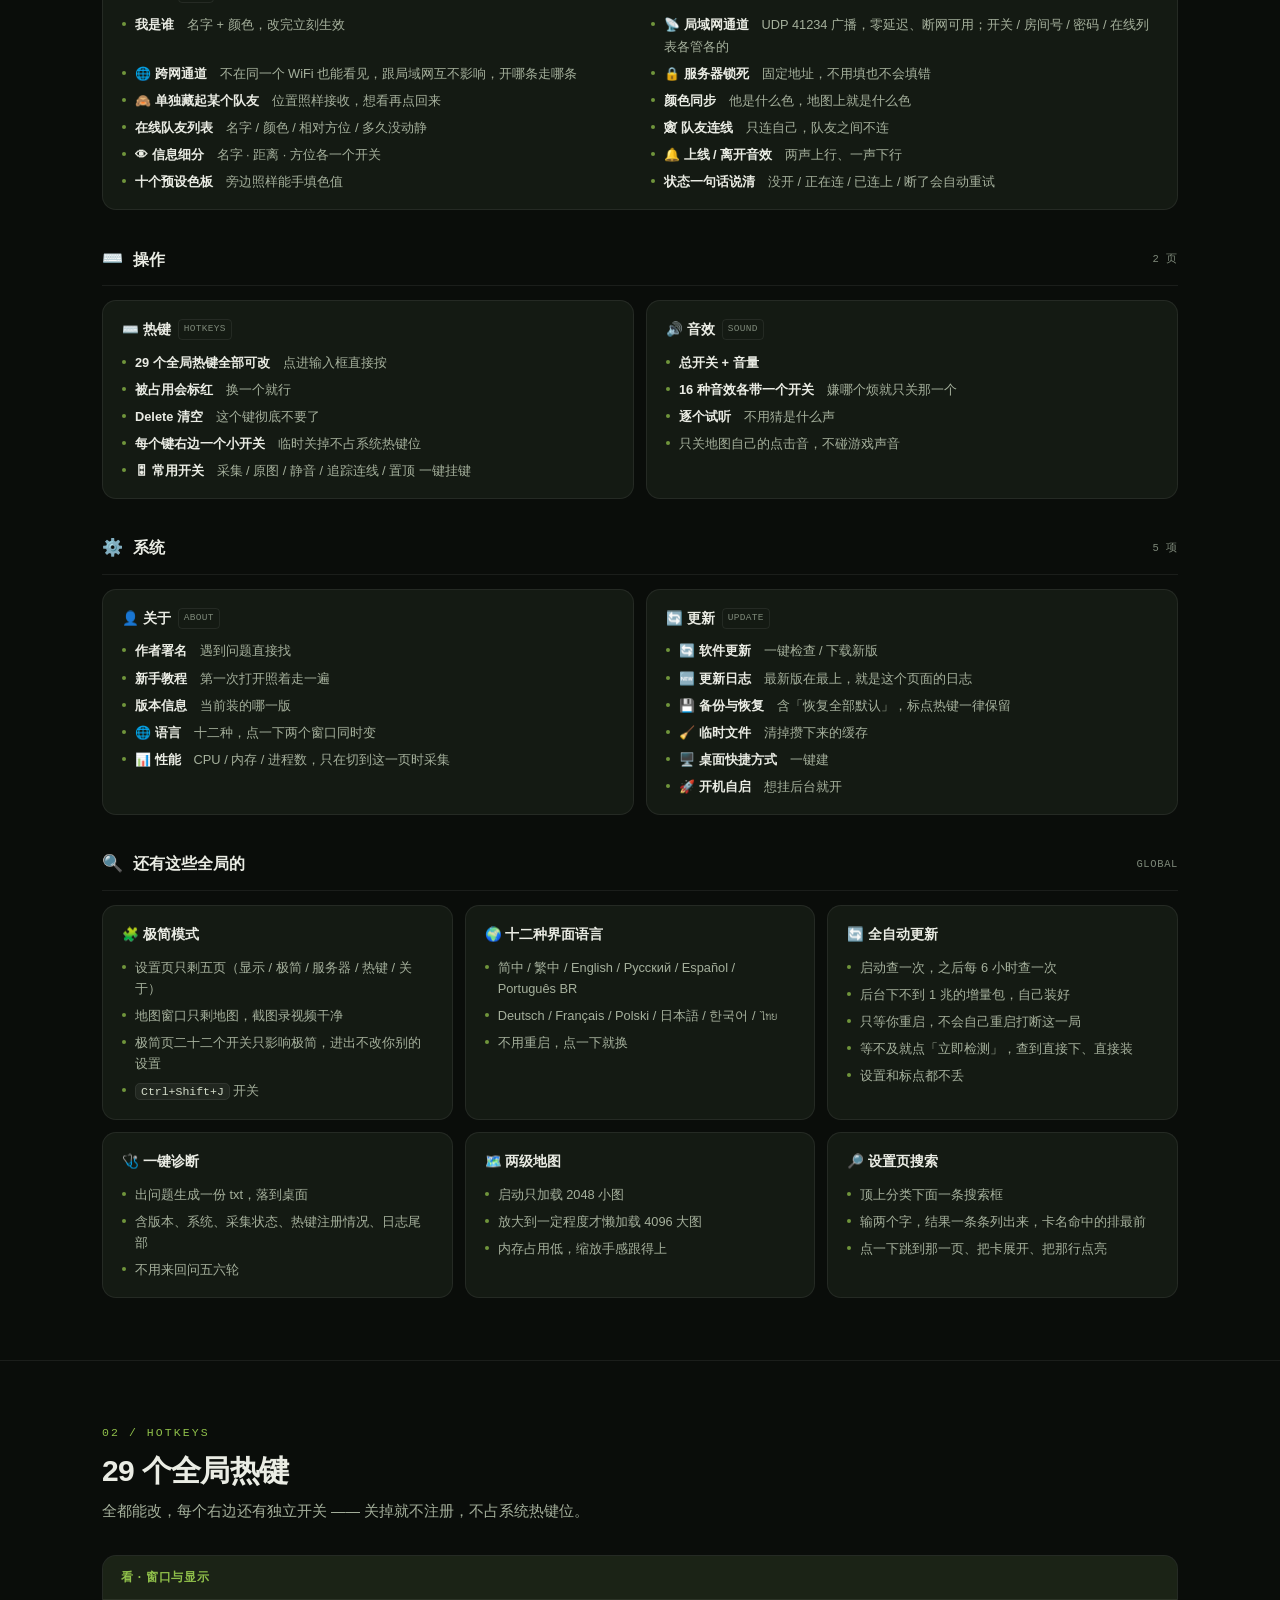
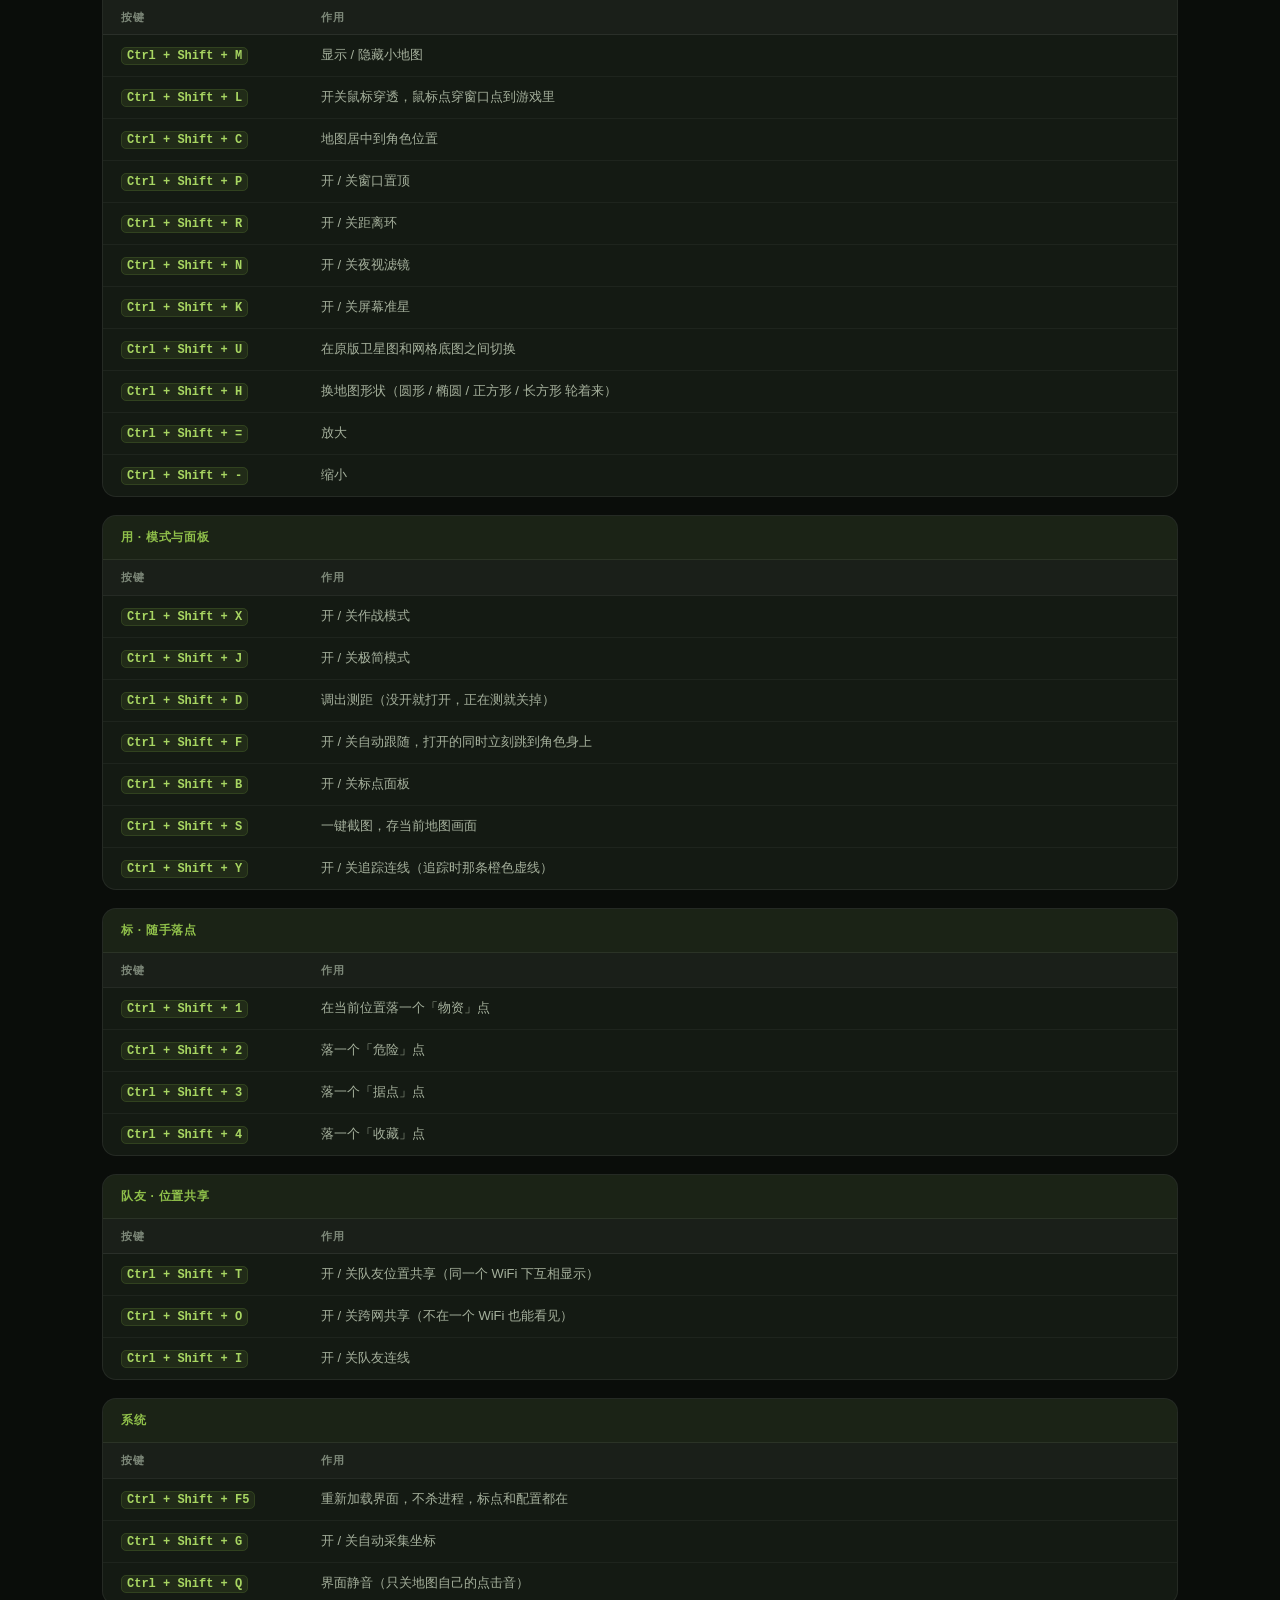
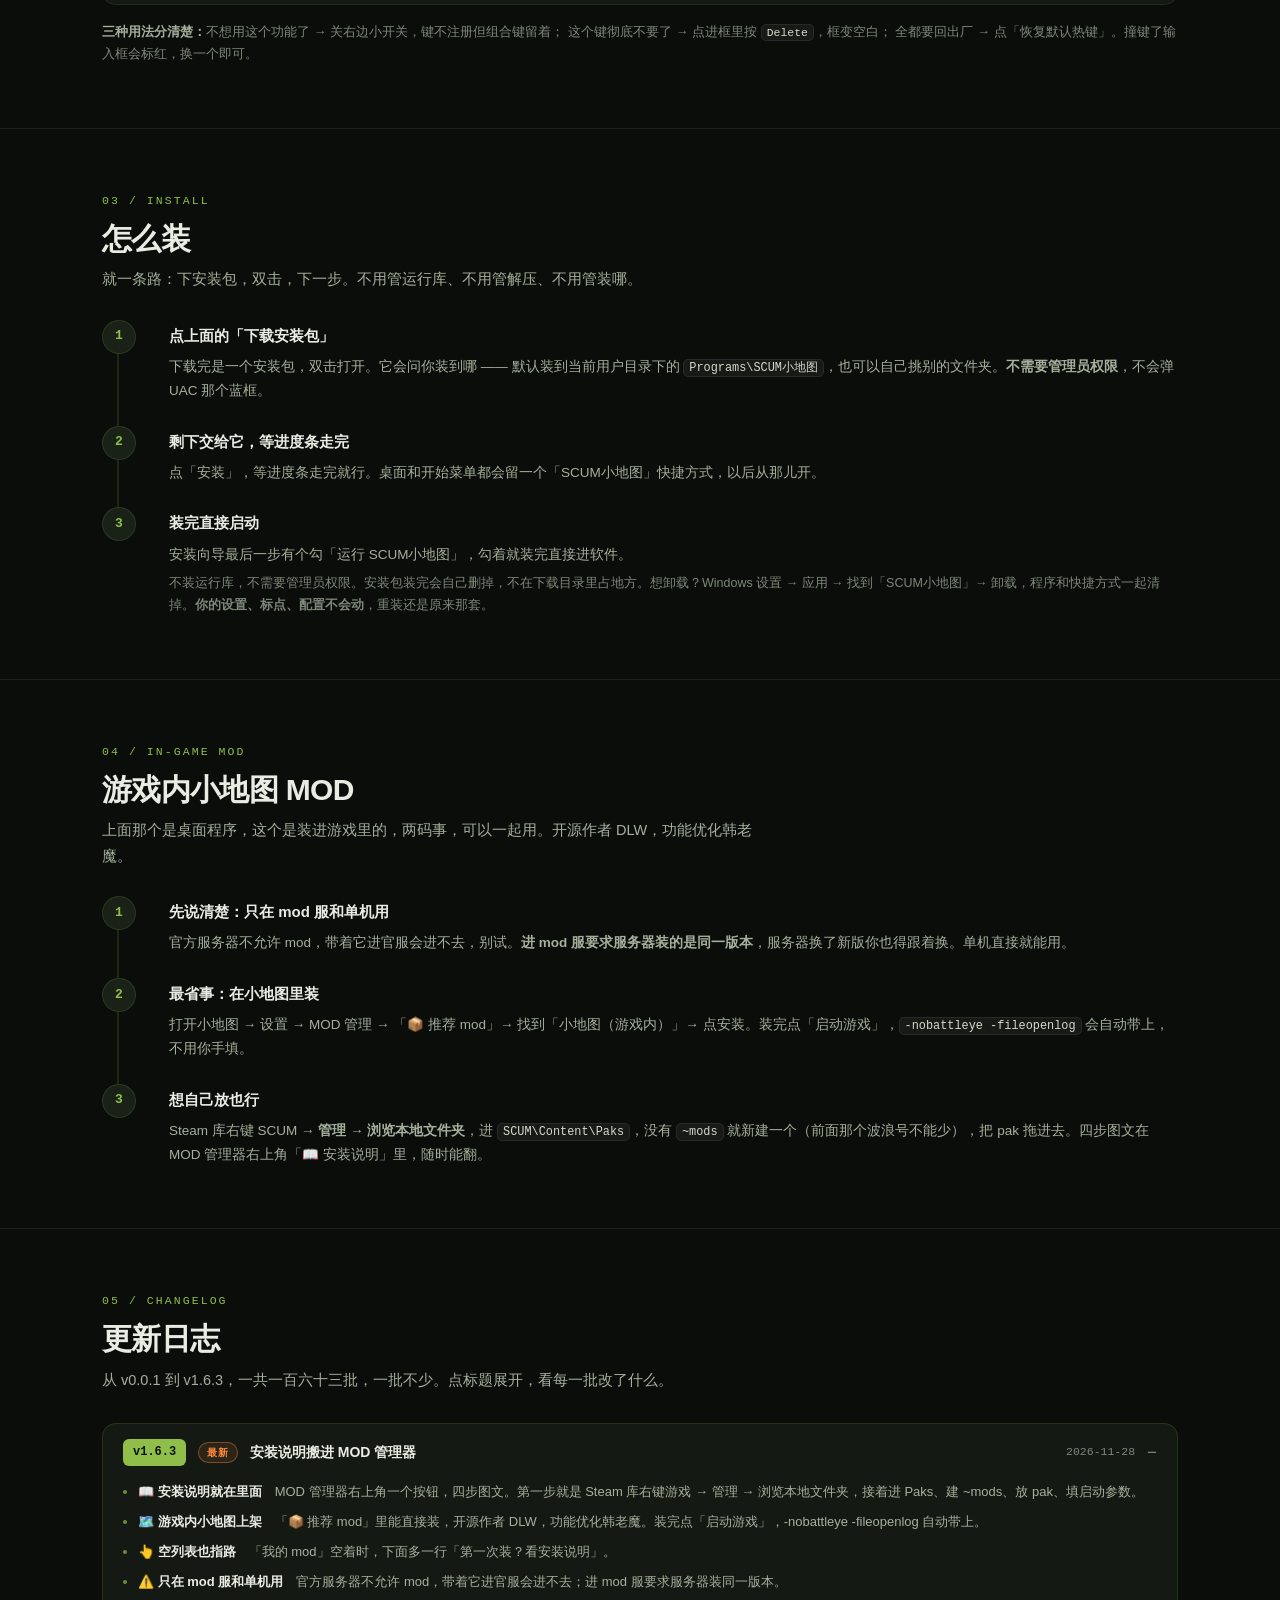
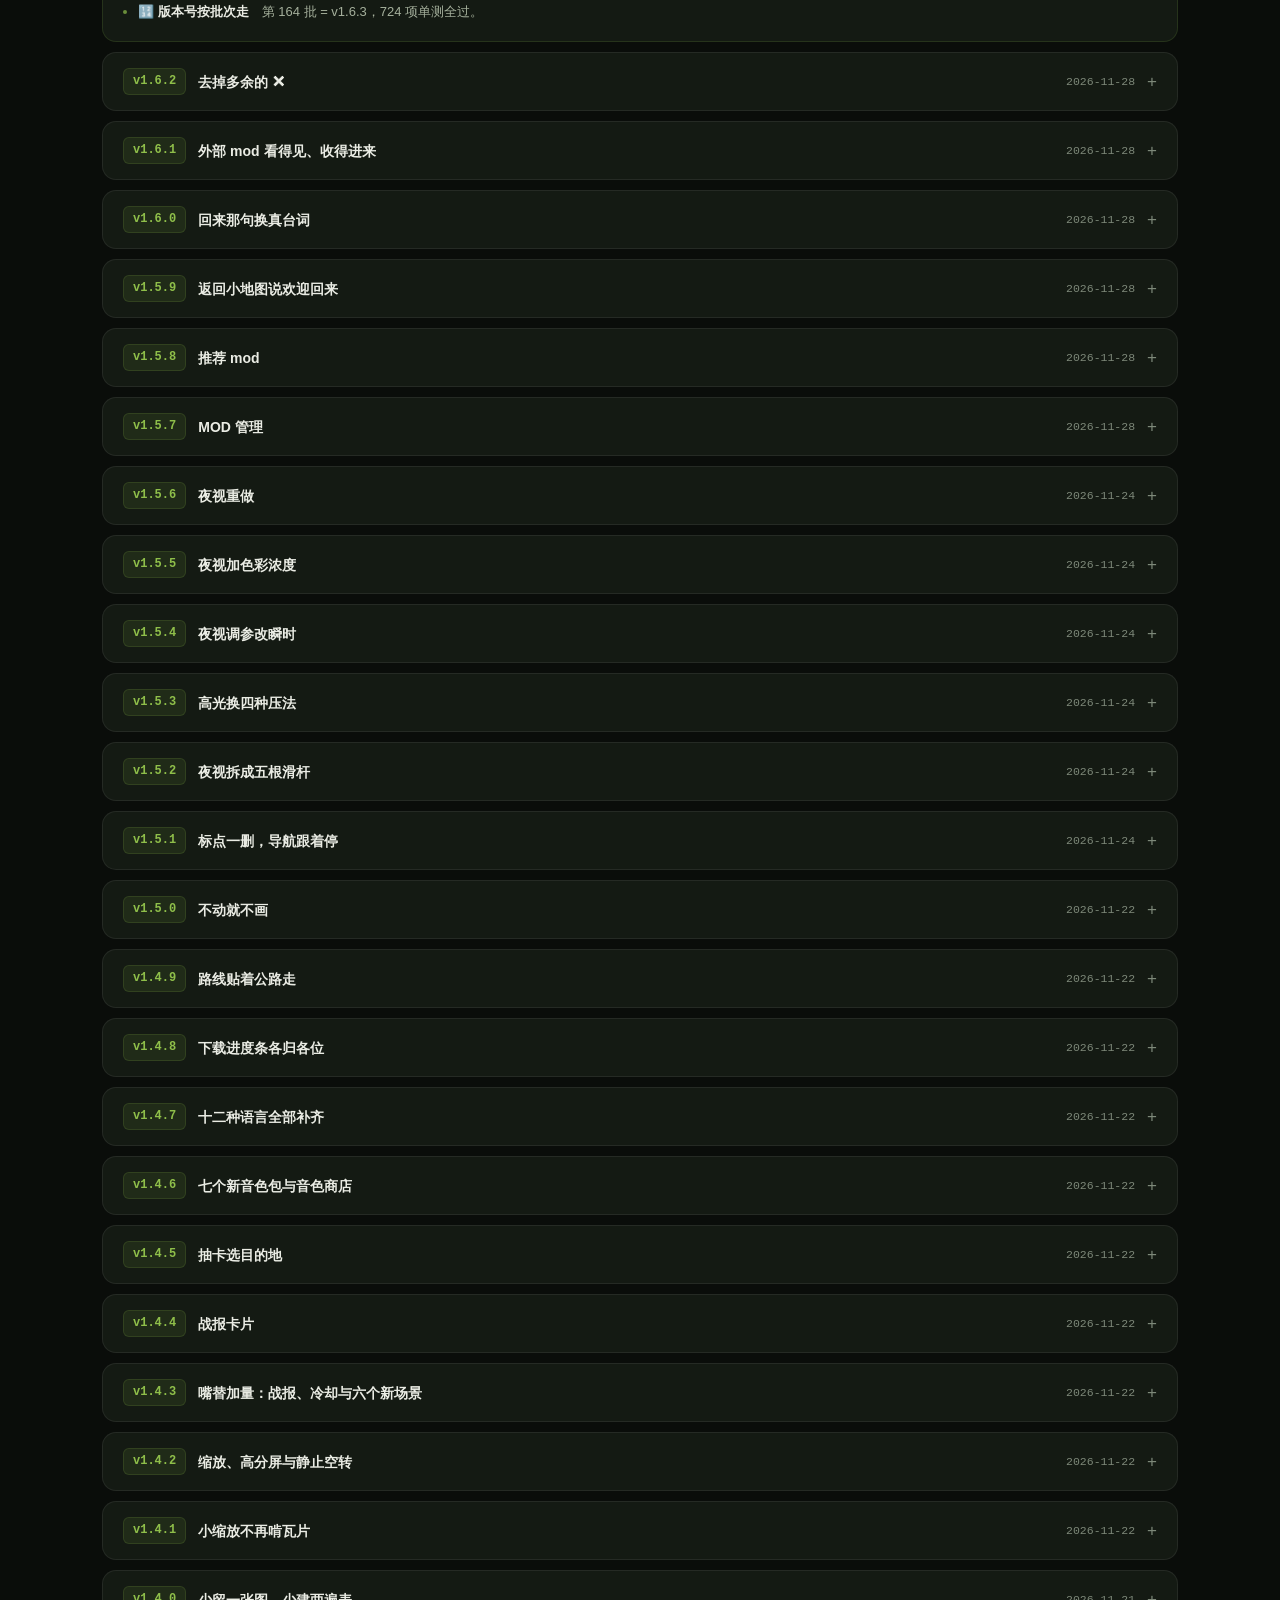
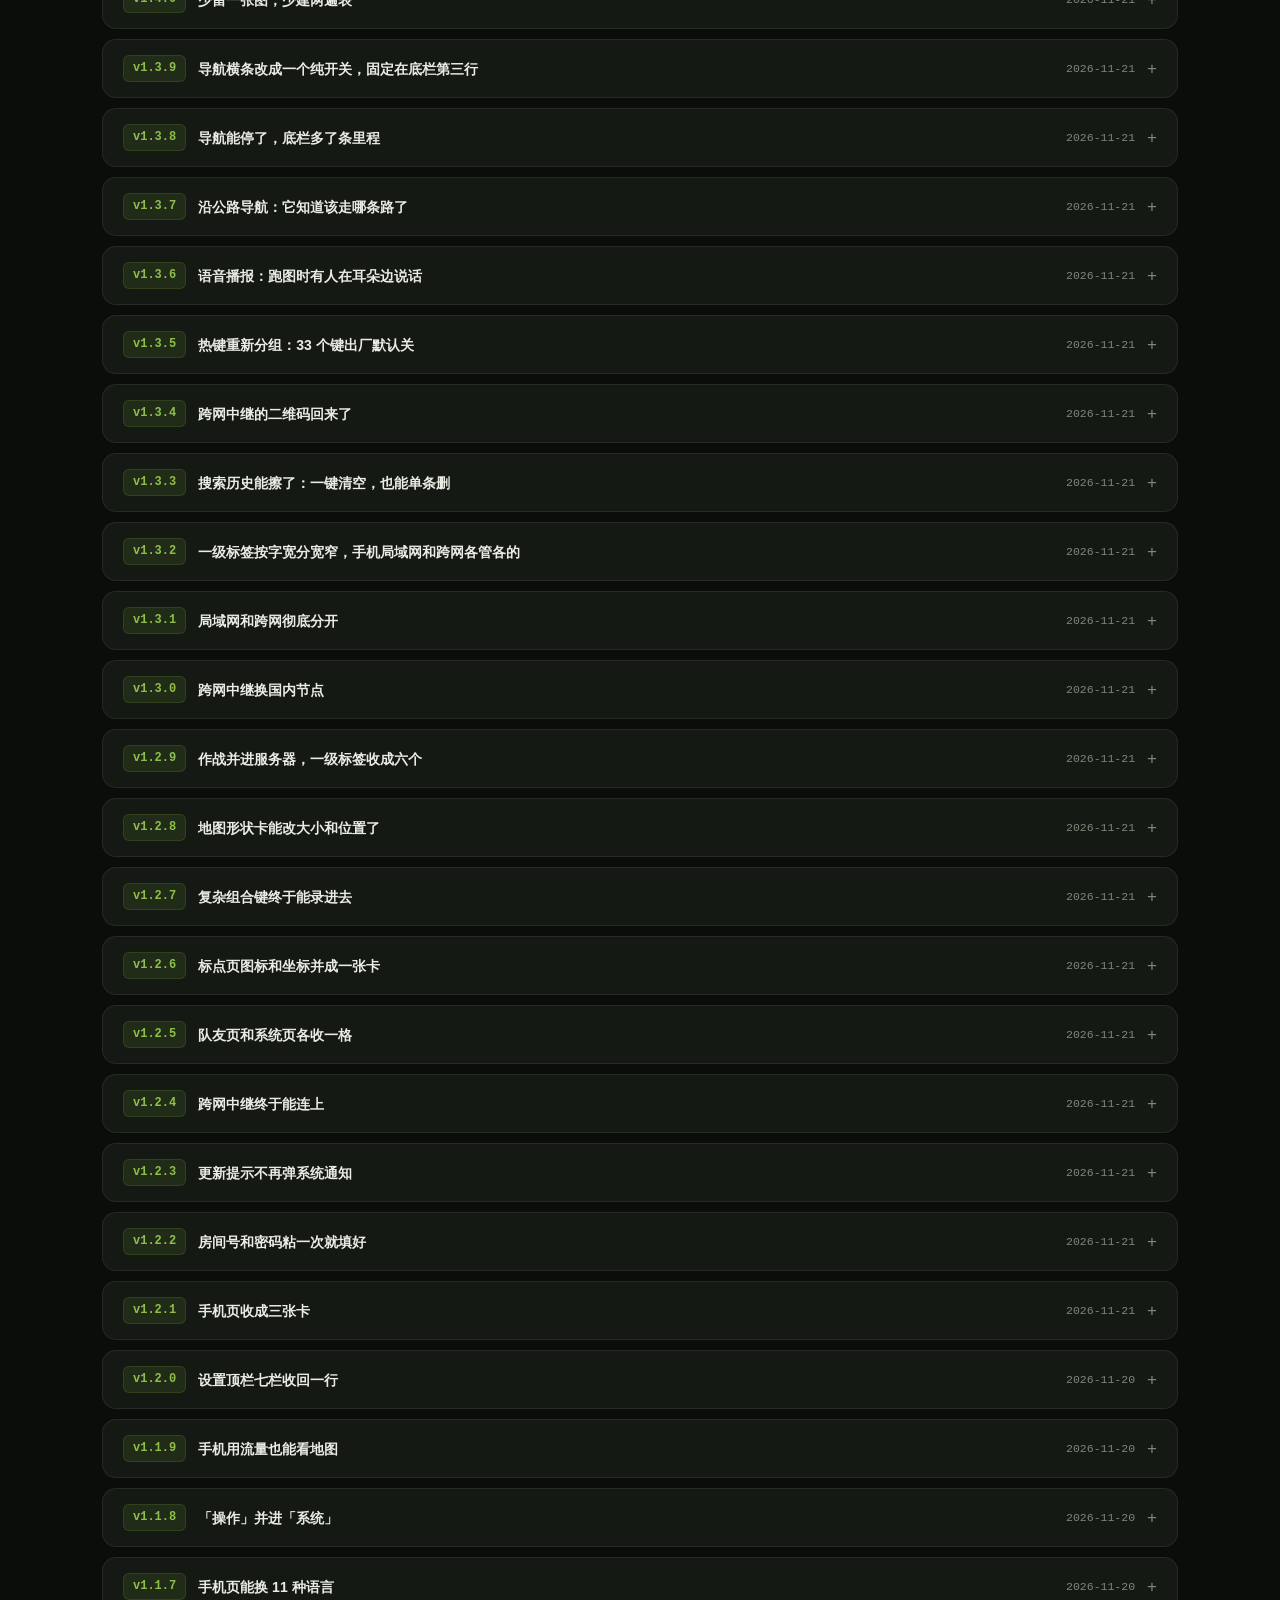
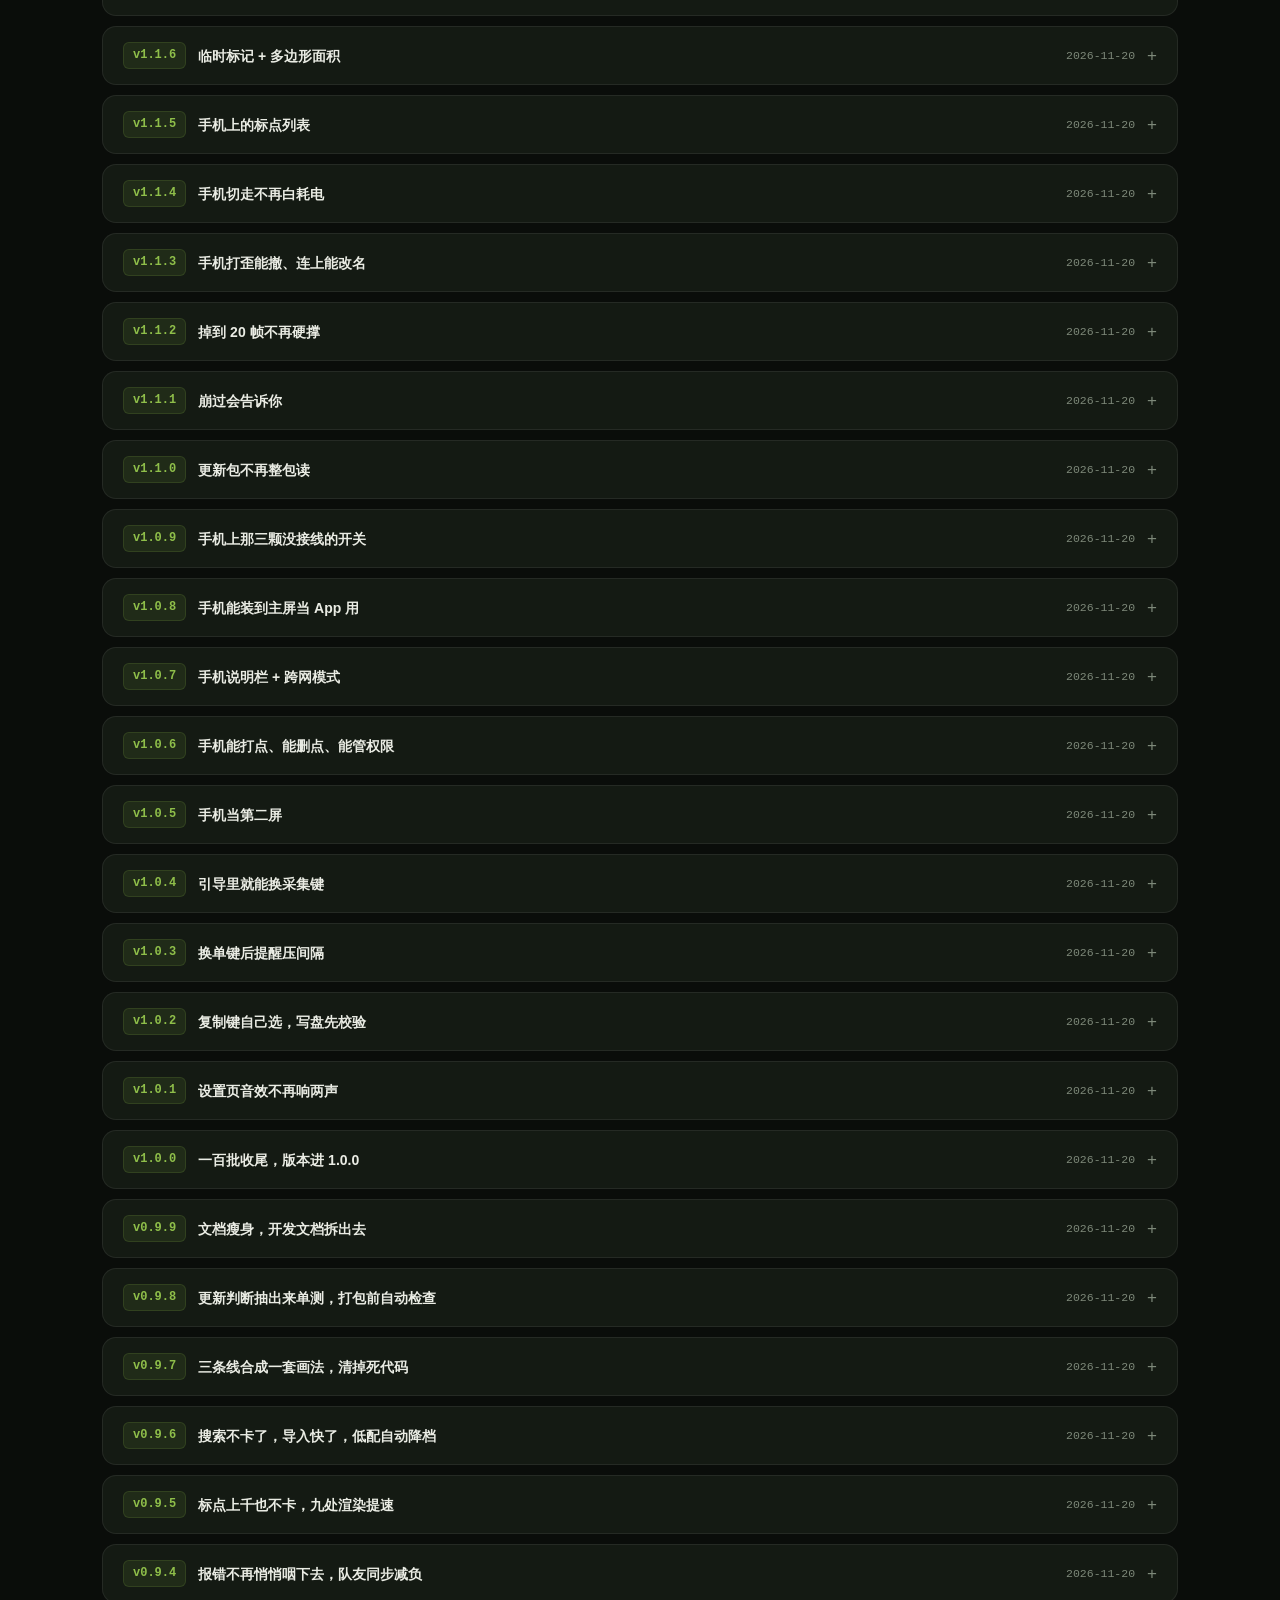
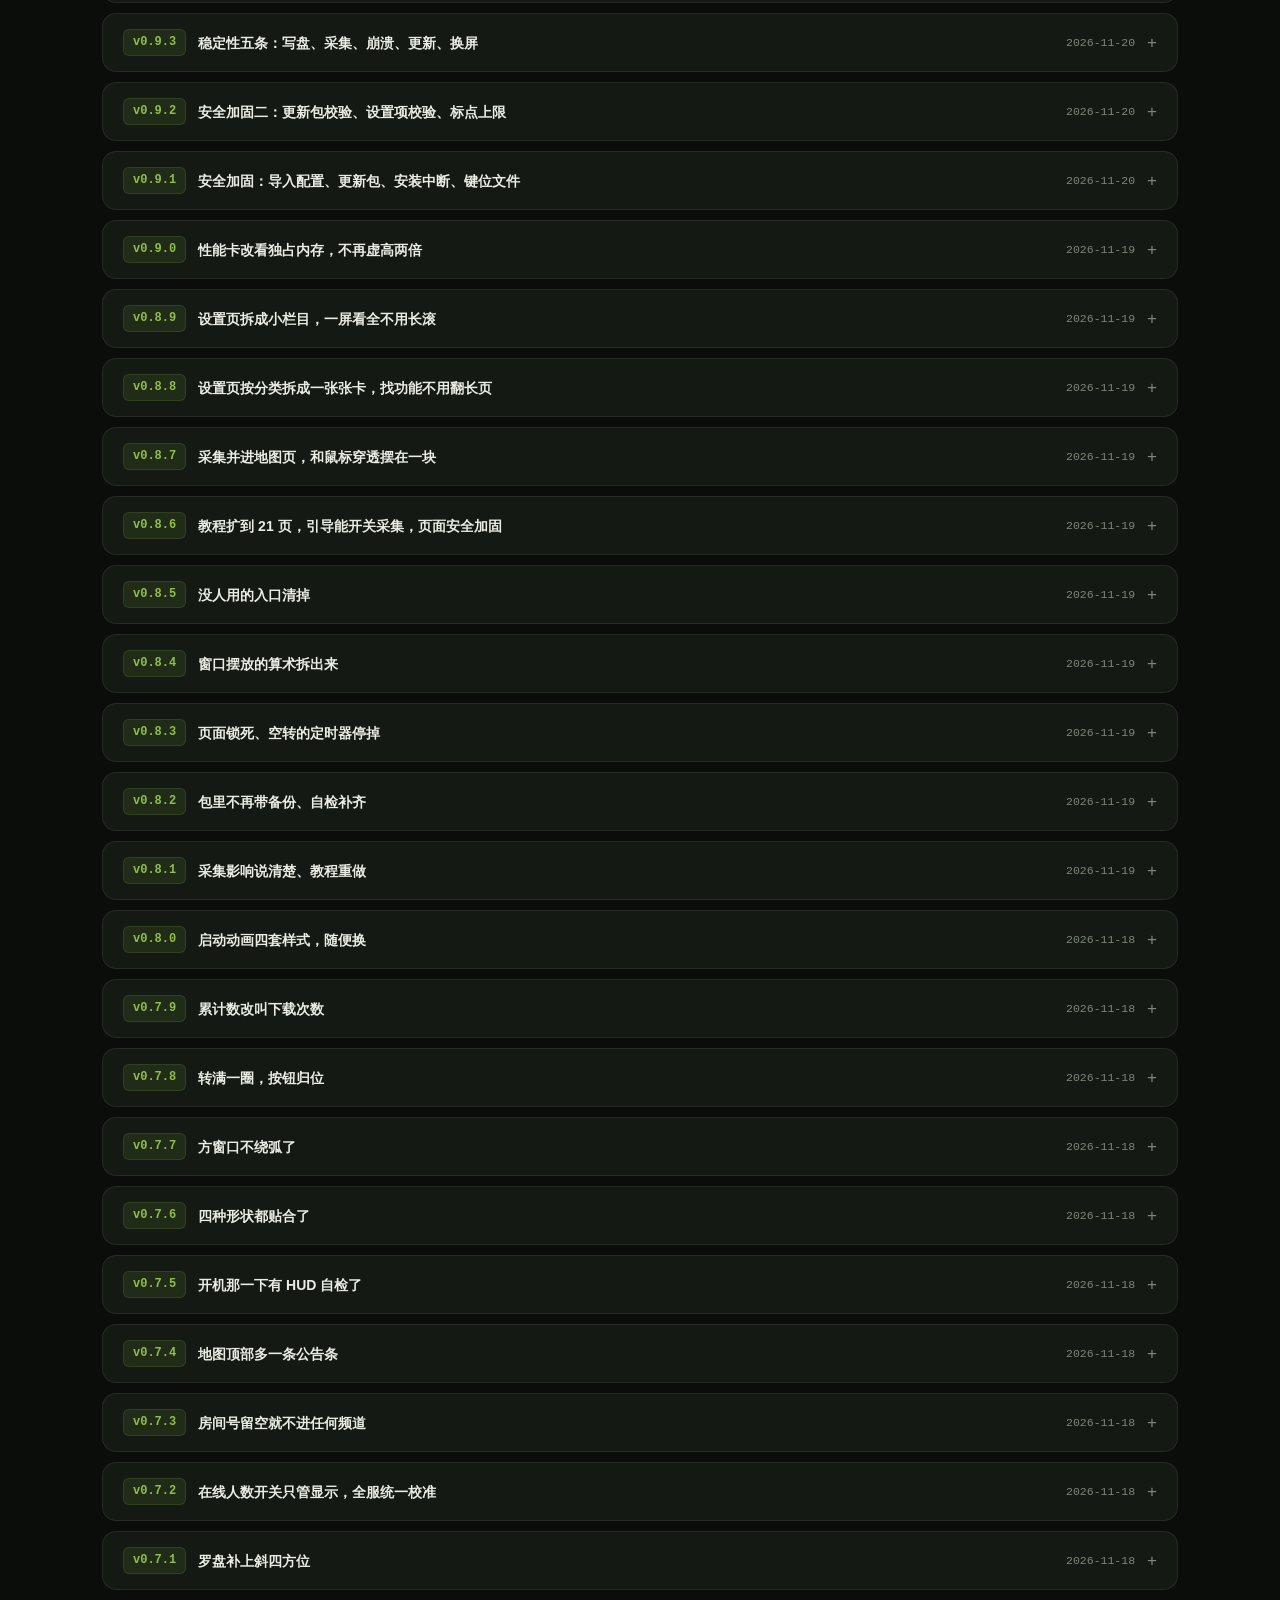
==== commit b7c33b58: "download page: 优化版上线（index.html）" ====
--- a/docs/index.html
+++ b/docs/index.html
@@ -22,7 +22,7 @@
 <meta property="og:url" content="https://scumhan.github.io/scum-minimap/">
 <meta name="robots" content="index,follow,max-snippet:-1,max-image-preview:large,max-video-preview:-1">
 <script type="application/ld+json">
-{"@context":"https://schema.org","@type":"SoftwareApplication","name":"SCUM 小地图","alternateName":"SCUM Minimap","applicationCategory":"GameApplication","applicationSubCategory":"Game Utility","operatingSystem":"Windows 10, Windows 11","softwareVersion":"1.6.2","fileSize":"119MB","inLanguage":"zh-CN","datePublished":"2026-11-28","description":"SCUM 小地图：自动读游戏坐标，在屏幕一角画实时雷达，支持队友位置共享、标点追踪、28 个热键。","offers":{"@type":"Offer","price":"0","priceCurrency":"CNY","availability":"https://schema.org/InStock"}}
+{"@context":"https://schema.org","@type":"SoftwareApplication","name":"SCUM 小地图","alternateName":"SCUM Minimap","applicationCategory":"GameApplication","applicationSubCategory":"Game Utility","operatingSystem":"Windows 10, Windows 11","softwareVersion":"1.6.3","fileSize":"119MB","inLanguage":"zh-CN","datePublished":"2026-11-28","description":"SCUM 小地图：自动读游戏坐标，在屏幕一角画实时雷达，支持队友位置共享、标点追踪、28 个热键。","offers":{"@type":"Offer","price":"0","priceCurrency":"CNY","availability":"https://schema.org/InStock"}}
 </script>
 <script type="application/ld+json">
 {"@context":"https://schema.org","@type":"FAQPage","mainEntity":[
@@ -645,7 +645,7 @@
       <a href="#changelog">更新日志</a>
       <a href="#faq">问题</a>
     </nav>
-    <button class="mini" id="dlTop" type="button">下载 <span data-ver>v1.6.2</span></button>
+    <button class="mini" id="dlTop" type="button">下载 <span data-ver>v1.6.3</span></button>
     <button class="menu-btn" id="menuBtn" type="button" aria-expanded="false" aria-controls="tnav" aria-label="打开页面目录">目录</button>
   </div>
 </div>
@@ -653,7 +653,7 @@
 <header class="hero">
   <div class="wrap hero-grid">
     <div class="hero-copy">
-      <a class="badge" href="#changelog" title="看这一版改了什么"><i></i> <span data-ver>v1.6.2</span> <s>·</s> <span data-date>2026-11-28</span> <s>·</s> 已上线 <em class="badge-more">改了什么 →</em></a>
+      <a class="badge" href="#changelog" title="看这一版改了什么"><i></i> <span data-ver>v1.6.3</span> <s>·</s> <span data-date>2026-11-28</span> <s>·</s> 已上线 <em class="badge-more">改了什么 →</em></a>
       <h1>SCUM <em>小地图</em><small>Real-time tactical radar</small></h1>
       <p class="lede">
         自动读游戏坐标，在屏幕上画一个实时雷达。<br>
@@ -663,7 +663,7 @@
         <span>不读内存</span><span>不注入游戏</span><span>不改游戏文件</span><span>不上传存档</span>
       </p>
       <div class="cta">
-        <button class="btn btn-main" id="dlSetup" type="button"><span>⚡ 下载安装包（推荐）<span class="btn-sub"><span data-ver>v1.6.2</span> · <span data-size>119 MB</span> · Win10/11</span></span></button>
+        <button class="btn btn-main" id="dlSetup" type="button"><span>⚡ 下载安装包（推荐）<span class="btn-sub"><span data-ver>v1.6.3</span> · <span data-size>119 MB</span> · Win10/11</span></span></button>
         <button class="btn btn-ghost" id="dlMirror" type="button"><span>🚀 国内加速下载<span class="btn-sub">备用线路 · 同一个包</span></span></button>
       </div>
       <p class="site-url">本站地址 <code>scumhan.github.io/scum-minimap</code> · 收藏这一页，更新都在这</p>
@@ -856,7 +856,7 @@
   <div class="wrap">
     <div class="sec-head rv">
       <span class="sec-no">01 / FEATURES</span>
-      <h2><span data-ver>v1.6.2</span> 全部功能</h2>
+      <h2><span data-ver>v1.6.3</span> 全部功能</h2>
       <p class="sec-sub">六大类、三十个设置分页、九十三张卡片，全在这里。每一项都能单独开关，改完当场生效，没有「保存」按钮。</p>
     </div>
 
@@ -1284,20 +1284,62 @@
   </div>
 </section>
 
+<!-- ========== 游戏内 MOD ========== -->
+<section id="gameMod">
+  <div class="wrap">
+    <div class="sec-head rv">
+      <span class="sec-no">04 / IN-GAME MOD</span>
+      <h2>游戏内小地图 MOD</h2>
+      <p class="sec-sub">上面那个是桌面程序，这个是装进游戏里的，两码事，可以一起用。开源作者 DLW，功能优化韩老魔。</p>
+    </div>
+
+    <ol class="steps rv">
+      <li>
+        <h3>先说清楚：只在 mod 服和单机用</h3>
+        <p>官方服务器不允许 mod，带着它进官服会进不去，别试。<b>进 mod 服要求服务器装的是同一版本</b>，服务器换了新版你也得跟着换。单机直接就能用。</p>
+      </li>
+      <li>
+        <h3>最省事：在小地图里装</h3>
+        <p>打开小地图 → 设置 → MOD 管理 → 「📦 推荐 mod」→ 找到「小地图（游戏内）」→ 点安装。装完点「启动游戏」，<code>-nobattleye -fileopenlog</code> 会自动带上，不用你手填。</p>
+      </li>
+      <li>
+        <h3>想自己放也行</h3>
+        <p>Steam 库右键 SCUM → <b>管理 → 浏览本地文件夹</b>，进 <code>SCUM\Content\Paks</code>，没有 <code>~mods</code> 就新建一个（前面那个波浪号不能少），把 pak 拖进去。四步图文在 MOD 管理器右上角「📖 安装说明」里，随时能翻。</p>
+      </li>
+    </ol>
+  </div>
+</section>
+
 <!-- ========== 更新日志 ========== -->
 <section id="changelog">
   <div class="wrap">
     <div class="sec-head rv">
-      <span class="sec-no">04 / CHANGELOG</span>
+      <span class="sec-no">05 / CHANGELOG</span>
       <h2>更新日志</h2>
-      <p class="sec-sub">从 v0.0.1 到 <span data-ver>v1.6.2</span>，一共一百六十二批，一批不少。点标题展开，看每一批改了什么。</p>
+      <p class="sec-sub">从 v0.0.1 到 <span data-ver>v1.6.3</span>，一共一百六十三批，一批不少。点标题展开，看每一批改了什么。</p>
     </div>
 
     <div class="rv">
             <details class="cl-item now" open>
               <summary>
+                <span class="clv">v1.6.3</span>
+                <span class="clnew">最新</span>
+                <span class="clt">安装说明搬进 MOD 管理器</span>
+                <span class="cld">2026-11-28</span>
+        </summary>
+              <div class="cl-body">
+                <ul>
+                  <li><b>📖 安装说明就在里面</b>　MOD 管理器右上角一个按钮，四步图文。第一步就是 Steam 库右键游戏 → 管理 → 浏览本地文件夹，接着进 Paks、建 ~mods、放 pak、填启动参数。</li>
+                  <li><b>🗺️ 游戏内小地图上架</b>　「📦 推荐 mod」里能直接装，开源作者 DLW，功能优化韩老魔。装完点「启动游戏」，-nobattleye -fileopenlog 自动带上。</li>
+                  <li><b>👆 空列表也指路</b>　「我的 mod」空着时，下面多一行「第一次装？看安装说明」。</li>
+                  <li><b>⚠️ 只在 mod 服和单机用</b>　官方服务器不允许 mod，带着它进官服会进不去；进 mod 服要求服务器装同一版本。</li>
+                  <li><b>🔢 版本号按批次走</b>　第 164 批 = v1.6.3，724 项单测全过。</li>
+                </ul>
+              </div>
+            </details>
+            <details class="cl-item">
+              <summary>
                 <span class="clv">v1.6.2</span>
-                <span class="clnew">最新</span>
                 <span class="clt">去掉多余的 ✕</span>
                 <span class="cld">2026-11-28</span>
         </summary>
@@ -4128,7 +4170,7 @@
   <div class="wrap">
     <div class="foot-grid">
       <p>作者 <b>韩老魔</b> · QQ <a href="https://wpa.qq.com/msgrd?v=3&amp;uin=3182380548&amp;site=qq&amp;menu=yes" target="_blank" rel="noopener noreferrer">3182380548</a> · 邮箱 <b>3182380548@qq.com</b></p>
-      <p>当前版本 <b data-ver>v1.6.2</b> · <span data-date>2026-11-28</span></p>
+      <p>当前版本 <b data-ver>v1.6.3</b> · <span data-date>2026-11-28</span></p>
     </div>
     <p class="fine">
       完全免费、无内购、无弹窗骚扰，作者无偿分享给 SCUM 玩家。不收钱、不注册、不上传你的存档。坐标来自游戏自带的「复制位置」功能，程序不读内存、不注入、不改游戏文件。
@@ -4145,11 +4187,11 @@
      发版只改这一段（或跑 scripts/bump_download.js 自动改）
      ══════════════════════════════════════════════════════════ */
   var CFG = {
-    ver:    '1.6.2',
+    ver:    '1.6.3',
     date:   '2026-11-28',
-    size:   124497391,
-    count:  2147,
-    sha256: 'ae1e63ca5a323c3ce55bff273771d3118b4c6b9e1de1494b7e5b02f1647f789a'
+    size:   124506490,
+    count:  2201,
+    sha256: 'fc9ae1b066eae005fbbe3ac5cd883f23d0d1ae8dd2695bc79e6b9c423eeab83f'
   };
 
   /* 域名与文件名不写明文 */
